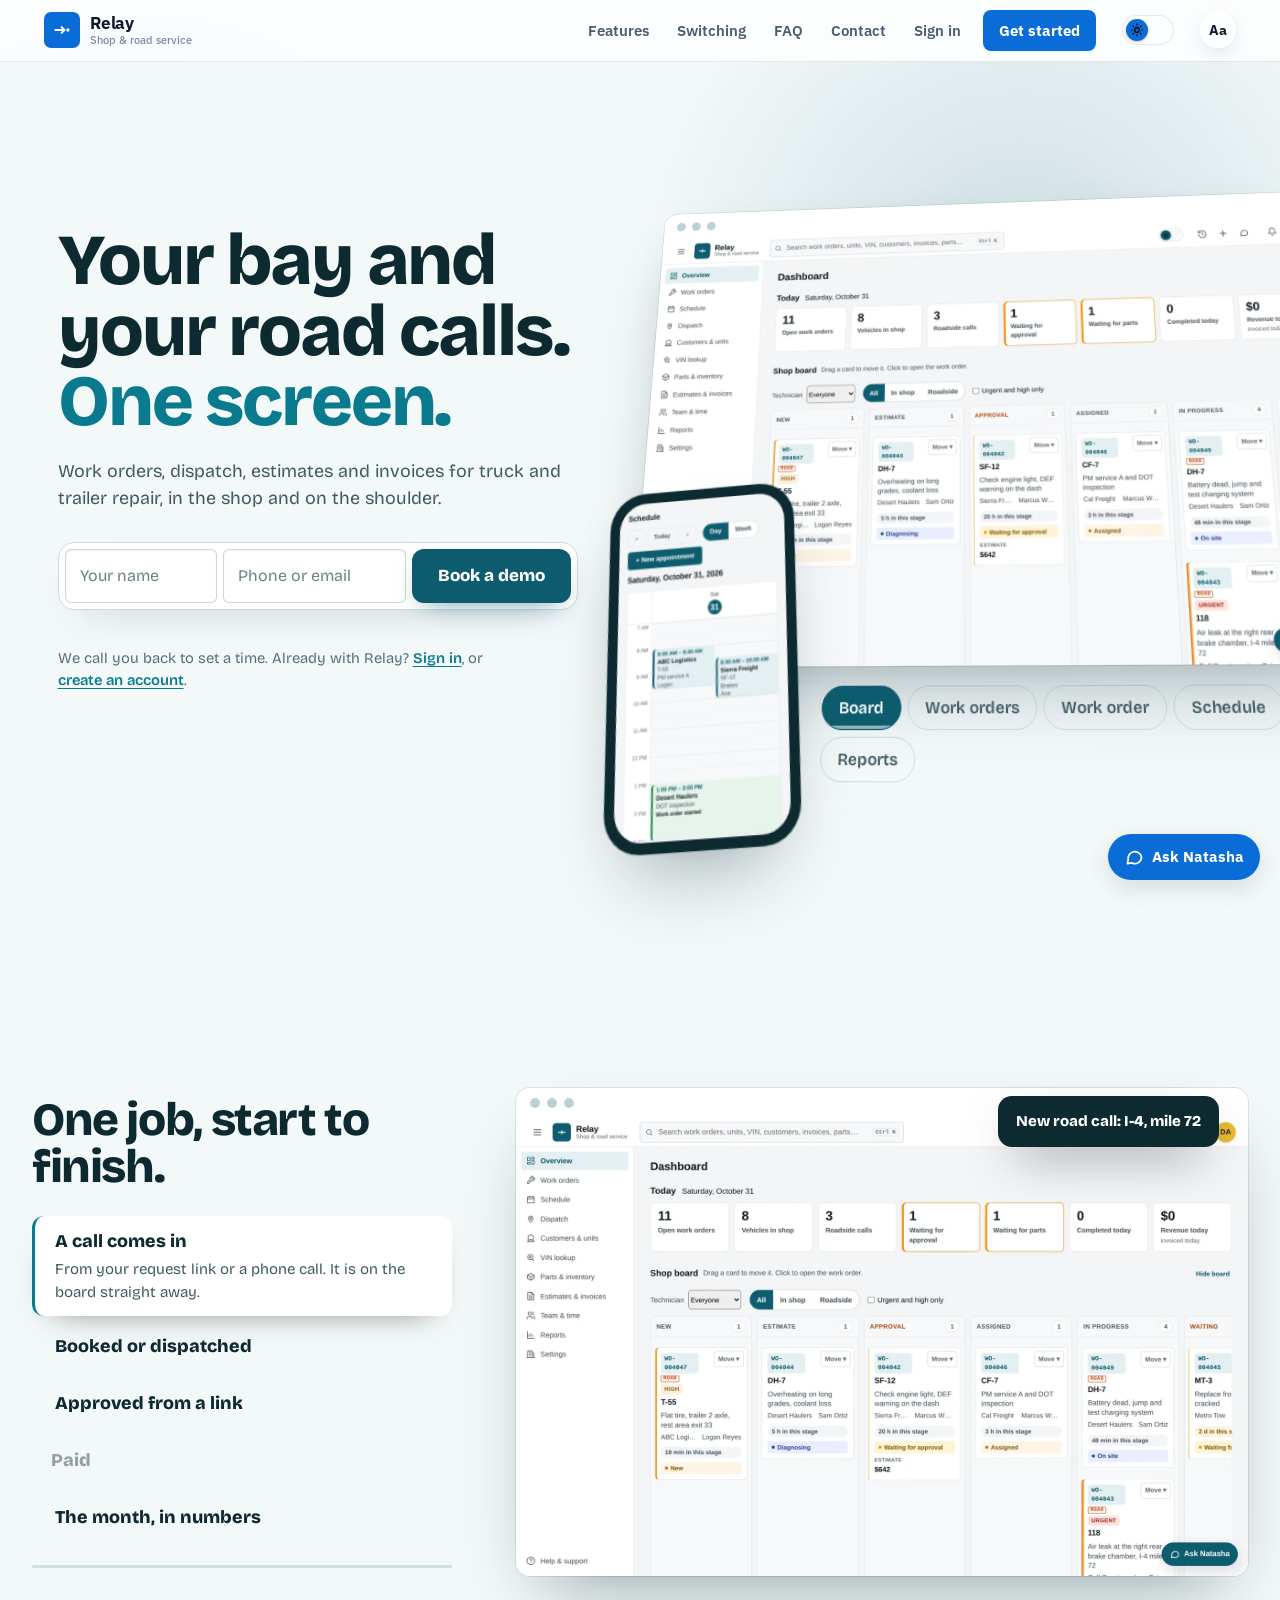
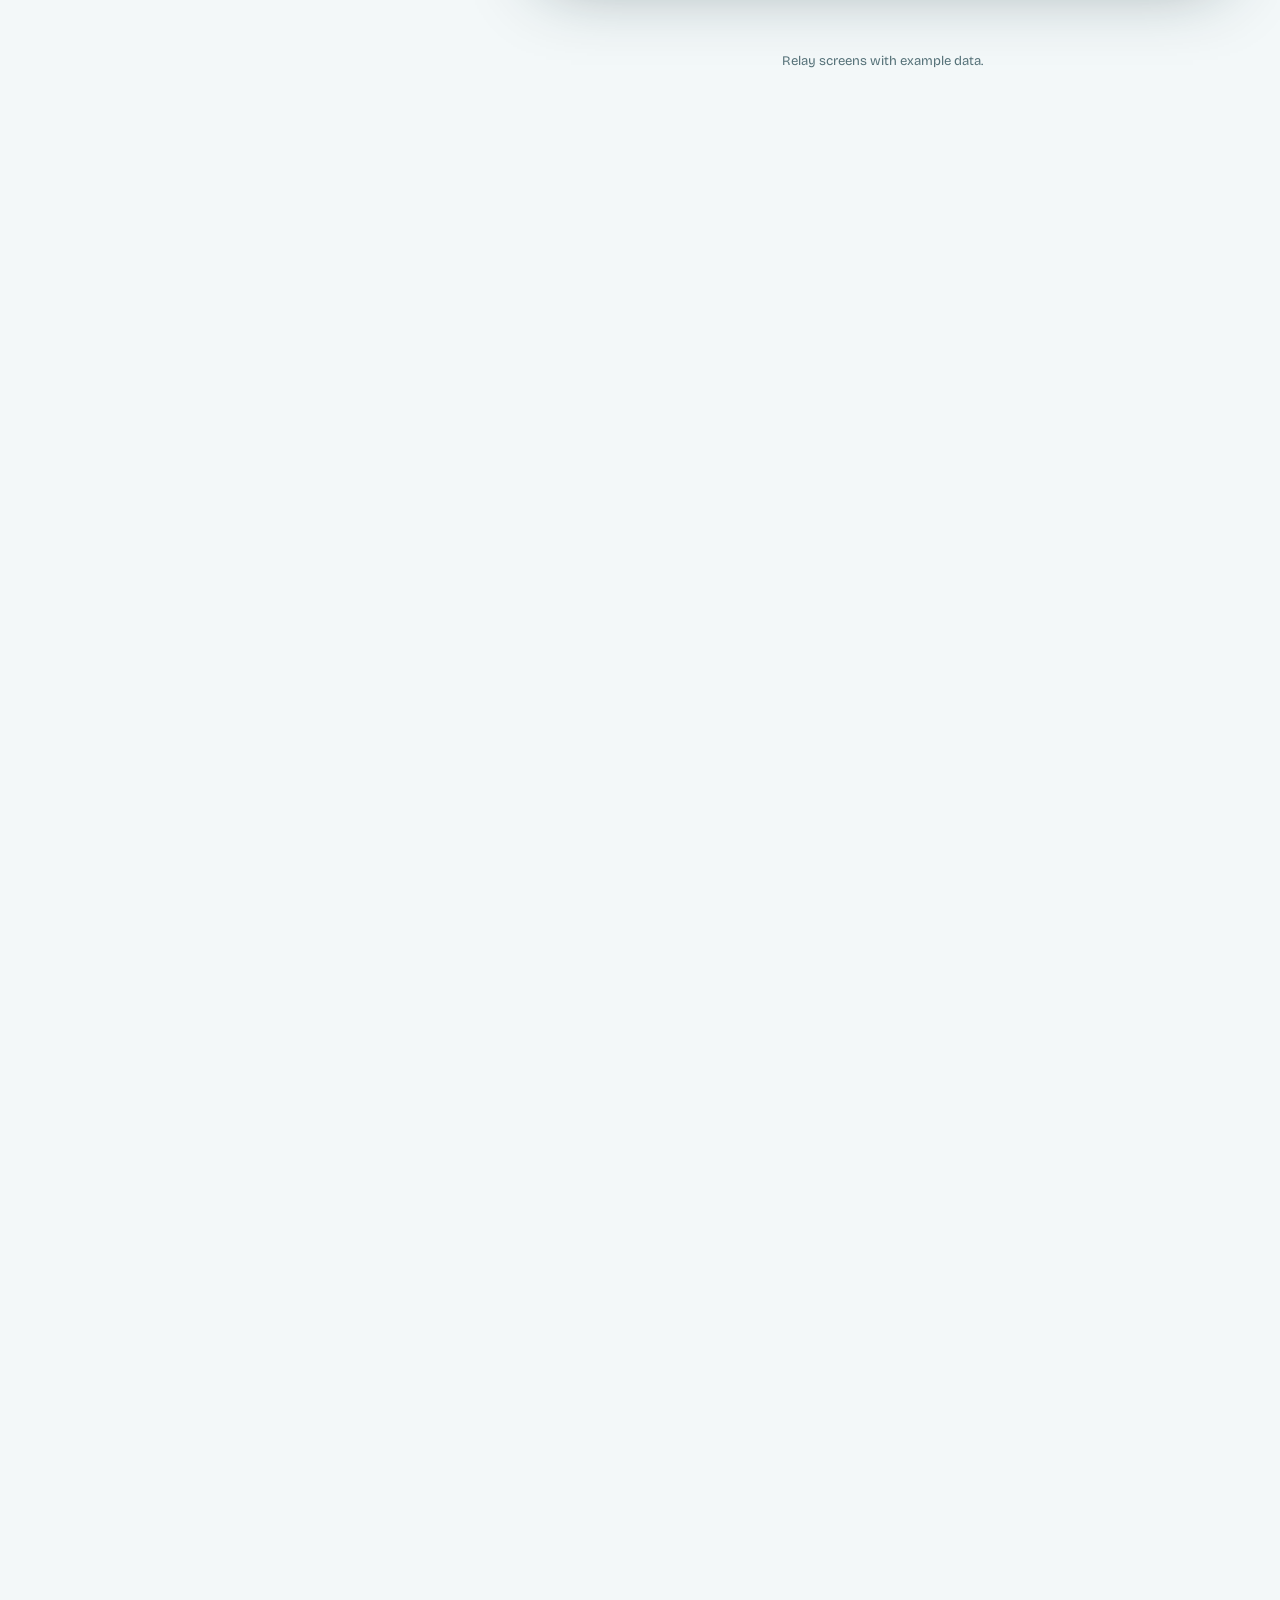
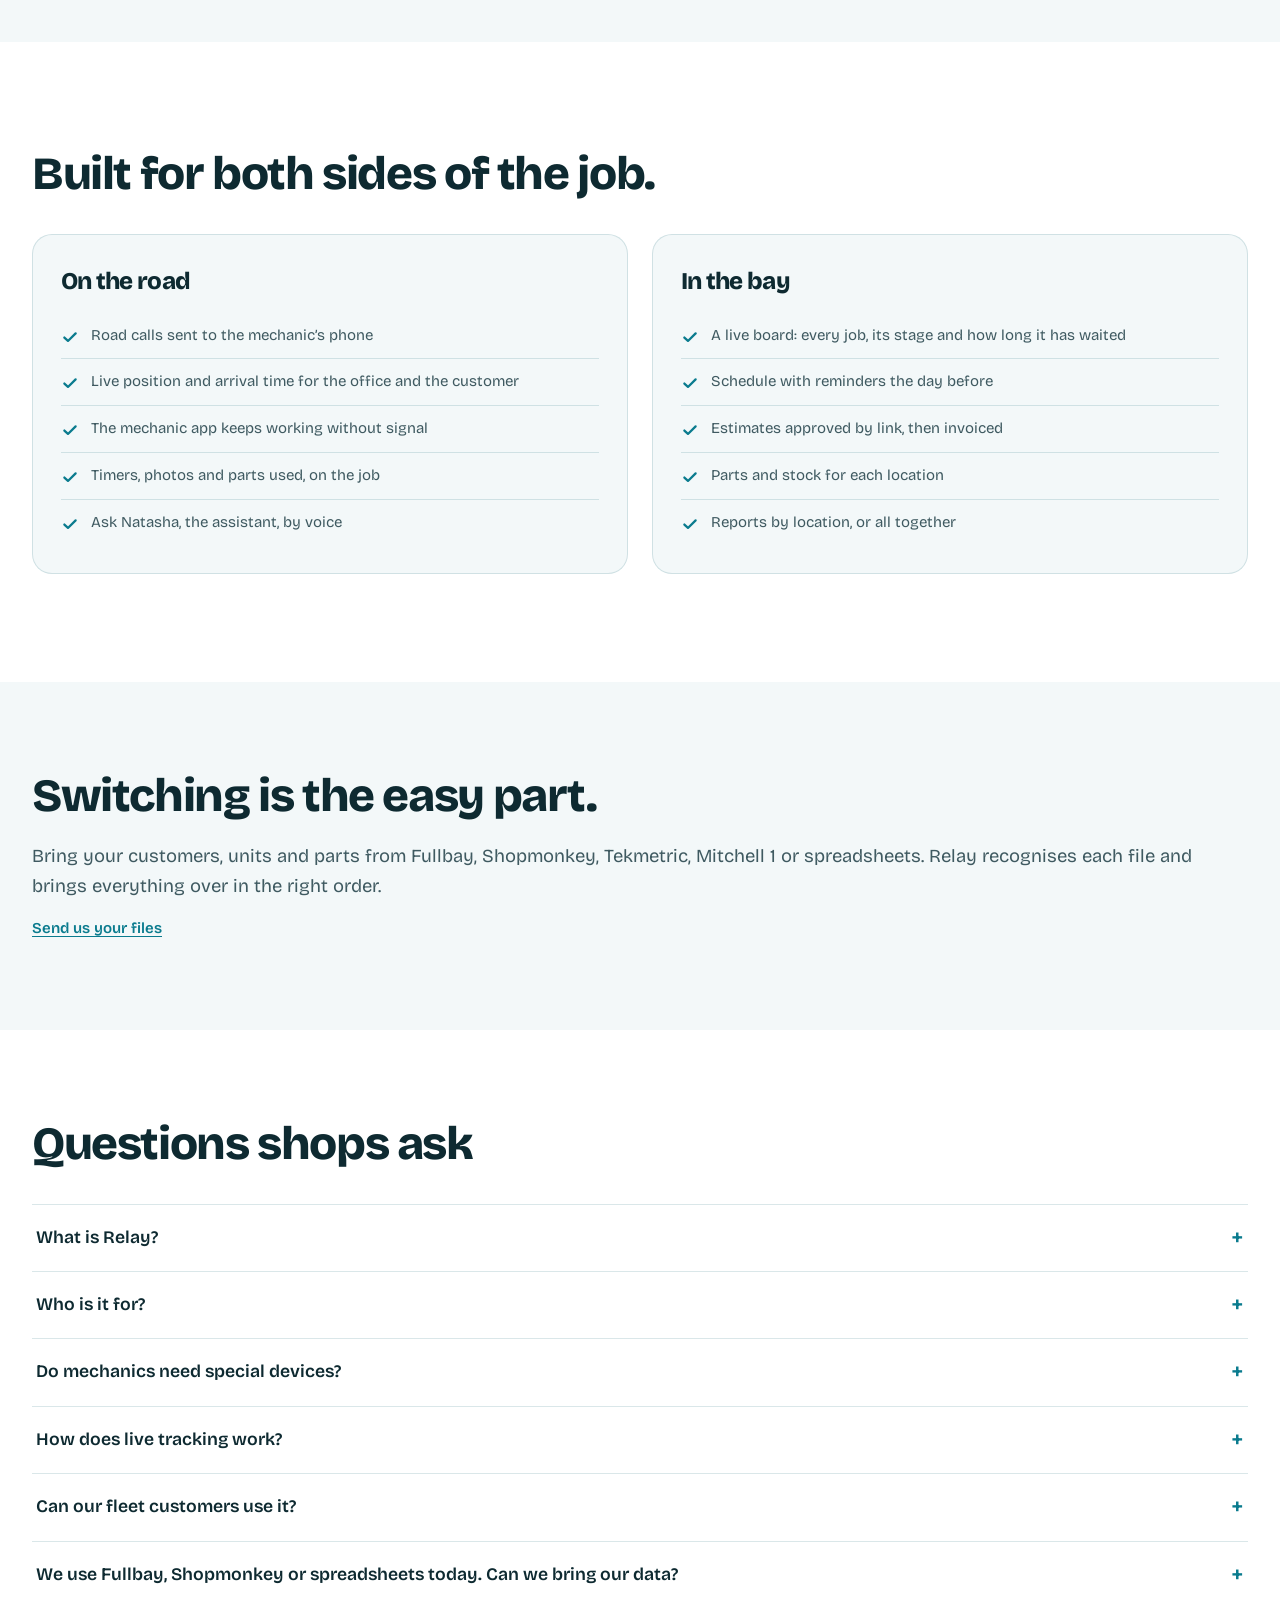
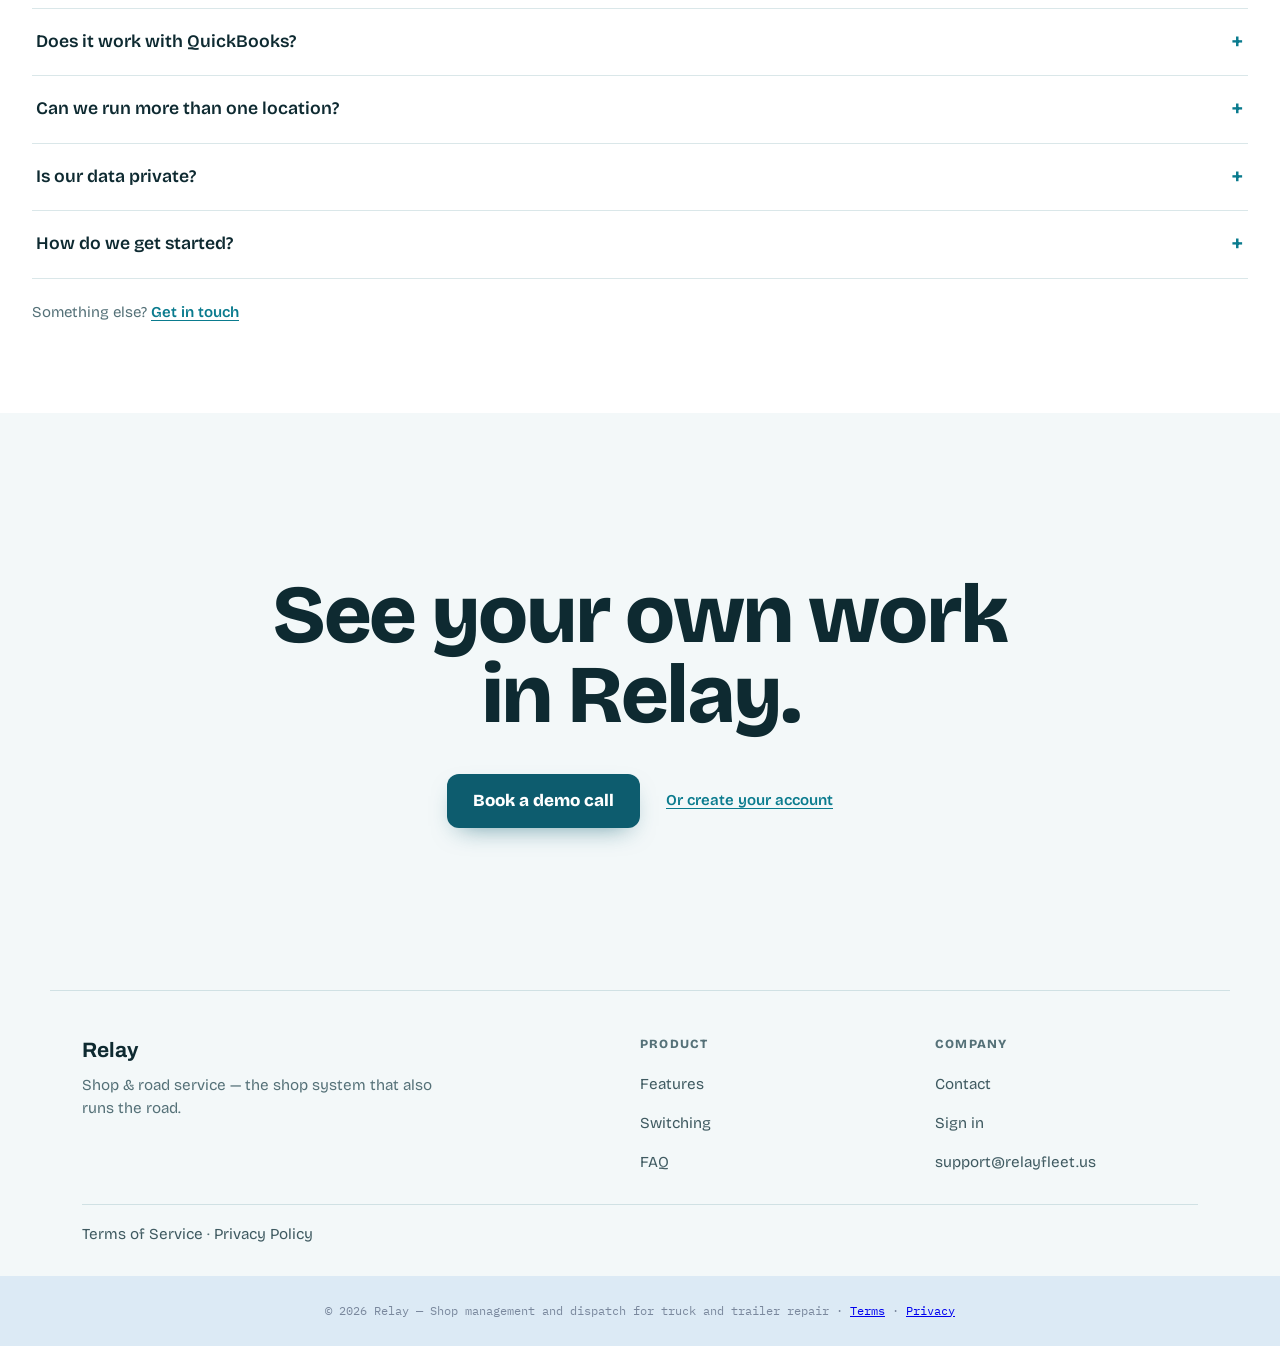
==== index.html @ 9d20c6c5 "Add files via upload" ====
<!DOCTYPE html>
<html lang="en">
<head>
<meta charset="UTF-8">
<meta name="viewport" content="width=device-width, initial-scale=1.0">
<title>Relay — Shop management and dispatch for truck and trailer repair</title>
<link rel="icon" type="image/png" sizes="192x192" href="icon-192.png?v=3"/>
<link rel="icon" type="image/png" sizes="512x512" href="icon-512.png?v=3"/>
<link rel="apple-touch-icon" href="icon-192.png?v=3"/>
<link rel="manifest" href="/manifest.webmanifest"/>
<meta name="theme-color" content="#0D5C6E"/>
<meta name="apple-mobile-web-app-capable" content="yes"/>
<meta name="apple-mobile-web-app-title" content="Relay"/>
<link rel="stylesheet" href="vendor-leaflet-1.9.4.css?v=1eb6360632"/>
<script src="look.js?v=79e1eaa269"></script>
<link rel="stylesheet" href="style.css?v=212fca4f9f"/>
<link rel="stylesheet" href="admin-v3.css?v=e3afbf0c46">
<link rel="stylesheet" href="fmcsa.css?v=4ce216b70d">
<link rel="stylesheet" href="glass.css?v=9a1209bb09">
<style>
  @import url('https://fonts.googleapis.com/css2?family=Archivo:wdth,wght@100..125,500..800&family=IBM+Plex+Sans:wght@400;500;600;700&family=IBM+Plex+Mono:wght@400;500&display=swap');
</style>
</head>
<body class="booting">
<div id="bootSplash" role="status" aria-label="Loading Relay"><span class="bs-mark">Relay</span></div>
<!-- If Relay's own files cannot be downloaded (no connection, a VPN or blocker, a stale saved copy), say so and offer a
     clean retry. Styled inline and scripted inline on purpose: it must work when nothing else on the page has loaded. -->
<div id="bootHelp" role="alert" style="display:none; position:fixed; inset:0; z-index:10000; background:#F3F5F7; color:#16202A; font-family:system-ui,-apple-system,'Segoe UI',sans-serif; align-items:center; justify-content:center; padding:24px;">
  <div style="max-width:440px; background:#fff; border:1px solid #D9E0E6; border-radius:14px; padding:26px; box-shadow:0 10px 30px rgba(0,0,0,.08);">
    <div style="font-weight:800; font-size:1.25rem; color:#0D5C6E; margin-bottom:8px;">Relay could not finish loading</div>
    <p style="margin:0 0 10px; line-height:1.5;">This is almost always a connection problem. Check that you are online. If you use a VPN or an ad blocker, turn it off for relayfleet.us.</p>
    <p style="margin:0 0 18px; line-height:1.5; color:#51606E;">Your data is safe. Nothing was lost.</p>
    <button type="button" id="bootRetry" style="background:#0D5C6E; color:#fff; border:0; border-radius:9px; padding:12px 18px; font-weight:700; font-size:1rem; cursor:pointer; min-height:46px;">Try again</button>
  </div>
</div>
<script>
(function(){
  function loaded(){ return typeof bootDone === 'function'; }   // true once Relay's main script has run
  function show(){ if(loaded()) return; var b = document.getElementById('bootHelp'); if(b) b.style.display = 'flex'; }
  window.addEventListener('load', function(){ setTimeout(show, 1500); });
  setTimeout(show, 15000);
  document.getElementById('bootRetry').onclick = function(){
    var done = function(){ location.reload(); };
    var jobs = [];
    try { if(navigator.serviceWorker) jobs.push(navigator.serviceWorker.getRegistrations().then(function(rs){ return Promise.all(rs.map(function(r){ return r.unregister(); })); })); } catch(e){}
    try { if(window.caches) jobs.push(caches.keys().then(function(ks){ return Promise.all(ks.map(function(k){ return caches.delete(k); })); })); } catch(e){}
    Promise.all(jobs).then(done, done); setTimeout(done, 4000);
  };
})();
</script>

<div class="topbar">
  <div class="topbar-inner">
    <button type="button" class="nav-toggle hidden" id="navToggle" aria-label="Toggle navigation" aria-expanded="true"><svg width="20" height="20" viewBox="0 0 24 24" fill="none" stroke="currentColor" stroke-width="2" stroke-linecap="round" aria-hidden="true"><path d="M4 6h16M4 12h16M4 18h16"/></svg></button>
    <div class="brand" id="brandHome" style="cursor:pointer;">
      <div class="brand-mark"><svg viewBox="0 0 24 24" fill="none"><path d="M4 12h11M15 12l-3.5-3.5M15 12l-3.5 3.5" stroke="#fff" stroke-width="2.2" stroke-linecap="round" stroke-linejoin="round"/><circle cx="19" cy="12" r="2" fill="#fff"/></svg></div>
      <div class="brand-text"><b>Relay</b><span>Shop &amp; road service</span></div>
    </div>
    <nav class="public-nav pro-nav" id="publicNav" aria-label="Site">
      <button class="nav-link nav-home-hidden active" id="navHome" tabindex="-1" aria-hidden="true">Home</button>
      <button class="nav-text nav-anchor" data-goto="lxFeatures">Features</button>
      <button class="nav-text nav-anchor" data-goto="lxSwitch">Switching</button>
      <button class="nav-text nav-anchor" data-goto="lxFaq">FAQ</button>
      <button class="nav-text nav-contact" id="navContact">Contact</button>
      <button class="nav-text" id="navSignin">Sign in</button>
      <button class="nav-cta" id="navStart">Get started</button>
    </nav>
    <div class="gsearch hidden" id="gSearchWrap" role="search">
      <svg class="gsearch-ico" viewBox="0 0 24 24" fill="none" stroke="currentColor" stroke-width="2" stroke-linecap="round" aria-hidden="true"><circle cx="11" cy="11" r="7"/><path d="m20 20-3.5-3.5"/></svg>
      <input id="gSearch" type="search" autocomplete="off" placeholder="Search work orders, units, VIN, customers, invoices, parts…" aria-label="Search everything">
      <kbd class="gsearch-kbd">Ctrl K</kbd>
      <div id="gSearchResults" class="gsearch-results hidden" role="listbox"></div>
    </div>
    <div class="topbar-right-group">
      <button class="theme-toggle" id="themeToggle" title="Toggle dark mode" aria-label="Toggle dark mode"><span class="knob"><svg width="14" height="14" viewBox="0 0 24 24" fill="none" stroke="currentColor" stroke-width="2" stroke-linecap="round" stroke-linejoin="round"><circle cx="12" cy="12" r="4"/><path d="M12 2v2M12 20v2M4.9 4.9l1.4 1.4M17.7 17.7l1.4 1.4M2 12h2M20 12h2M4.9 19.1l1.4-1.4M17.7 6.3l1.4-1.4"/></svg></span></button>
      <div class="notif-wrap hidden" id="notifWrap">
        <button type="button" class="notif-bell" id="notifBell" aria-label="Notifications" aria-haspopup="true" aria-expanded="false"><svg viewBox="0 0 24 24" width="20" height="20" fill="none" stroke="currentColor" stroke-width="1.9" stroke-linecap="round" stroke-linejoin="round" aria-hidden="true"><path d="M6 8a6 6 0 0 1 12 0c0 7 3 9 3 9H3s3-2 3-9"/><path d="M10.3 21a1.94 1.94 0 0 0 3.4 0"/></svg><span class="notif-count hidden" id="notifCount"></span></button>
        <div class="notif-panel hidden" id="notifPanel" role="dialog" aria-label="Notifications"></div>
      </div>
      <div id="whoBox" class="who hidden">
        <span class="name" id="whoName"></span>
        <span class="role" id="whoRole"></span>
        <span class="org-badge" id="whoOrg"></span>
        <div class="more-menu-wrap">
          <button class="icon-btn" id="moreMenuBtn" aria-label="More options">⋯</button>
          <div class="more-menu hidden" id="moreMenu">
            <button id="editCompanyBtn" class="hidden">Edit company name</button>
            <button id="changePassBtn">Change password</button>
            <button id="contactUsBtn">Contact us</button>
            <div class="menu-lang hidden" id="menuLang"><label for="langSelect">Language</label><select id="langSelect" data-no-i18n></select></div>
            <button id="logoutBtn">Log out</button>
          </div>
        </div>
      </div>
    </div>
  </div>

</div>

  <div id="contactModalOverlay" class="modal-overlay hidden">
    <div class="modal-card">
      <button class="modal-close" id="contactModalClose" aria-label="Close">×</button>
      <div style="color:var(--accent); margin-bottom:10px;"><svg width="32" height="32" viewBox="0 0 24 24" fill="none" stroke="currentColor" stroke-width="1.5" stroke-linecap="round" stroke-linejoin="round"><path d="M21 11.5a8.4 8.4 0 0 1-.9 3.8 8.5 8.5 0 0 1-7.6 4.7 8.4 8.4 0 0 1-3.8-.9L3 21l1.9-5.7a8.4 8.4 0 0 1-.9-3.8 8.5 8.5 0 0 1 4.7-7.6 8.4 8.4 0 0 1 3.8-.9h.5a8.48 8.48 0 0 1 8 8v.5z"/></svg></div>
      <h2 style="font-family:var(--font-display); font-size:1.15rem; margin-bottom:8px;">Get in touch</h2>
      <p class="auth-note" style="margin-top:0;">Questions, issues, or feedback — we're happy to help.</p>
      <div class="field" style="margin-top:14px; text-align:left;"><label>Email</label><p style="margin-top:4px;"><a href="mailto:dustinashford06@gmail.com" data-contact="email" style="color:var(--accent); font-weight:700;">dustinashford06@gmail.com</a></p></div>
      <div class="field" style="text-align:left;"><label>Phone</label><p style="margin-top:4px; color:var(--ink-soft);" data-contact="phone">+1 (417) 203-0461</p></div>
    </div>
  </div>

  <div id="recoveryModalOverlay" class="modal-overlay hidden">
    <div class="modal-card">
      <div style="color:var(--accent); margin-bottom:10px;"><svg width="32" height="32" viewBox="0 0 24 24" fill="none" stroke="currentColor" stroke-width="1.5" stroke-linecap="round" stroke-linejoin="round"><circle cx="7.5" cy="15.5" r="4.5"/><path d="M10.6 12.4L20 3M17 6l3 3M13.5 9.5l3 3"/></svg></div>
      <h2 style="font-family:var(--font-display); font-size:1.15rem; margin-bottom:8px;">Set a new password</h2>
      <p class="auth-note" style="margin-top:0;">You followed a password reset link — choose a new password for your account below.</p>
      <div class="field" style="margin-top:14px; text-align:left;">
        <label for="recoveryNewPass">New password</label>
        <input type="password" id="recoveryNewPass" placeholder="At least 8 characters">
      </div>
      <div class="field" style="text-align:left;">
        <label for="recoveryConfirmPass">Confirm new password</label>
        <input type="password" id="recoveryConfirmPass" placeholder="Re-enter the password above">
      </div>
      <p class="auth-error" id="recoveryError"></p>
      <button class="auth-submit" id="recoverySubmitBtn" style="margin-top:6px;">Set new password</button>
    </div>
  </div>
<div class="nav-backdrop" id="navBackdrop"></div>
<main>

  <!-- ================= PUBLIC HOME ================= -->
  <div id="homeView" class="lx nx">
    <section class="nx-hero" aria-labelledby="nxH1">
      <div class="nx-glow" id="nxGlow" aria-hidden="true"></div>
      <div class="nx-hero-copy">
        <h1 id="nxH1"><span class="nx-line">Your bay and</span> <span class="nx-line">your road calls.</span> <span class="nx-line nx-accent">One screen.</span></h1>
        <p class="nx-lede">Work orders, dispatch, estimates and invoices for truck and trailer repair, in the shop and on the shoulder.</p>
        <form class="nx-form" id="rfDemoForm" novalidate aria-label="Book a demo call">
          <label class="nx-in"><span class="nx-sr">Your name</span><input id="rfName" autocomplete="name" maxlength="120" placeholder="Your name"></label>
          <label class="nx-in"><span class="nx-sr">Phone or email</span><input id="rfContact" autocomplete="email" maxlength="200" placeholder="Phone or email"></label>
          <button type="submit" class="nx-btn" id="rfDemoBtn">Book a demo</button>
        </form>
        <p class="nx-msg" id="rfDemoMsg" role="status" aria-live="polite"></p>
        <p class="nx-note">We call you back to set a time. Already with Relay? <button type="button" class="nx-link" id="landingLogin">Sign in</button>, or <button type="button" class="nx-link" id="landingSignup">create an account</button>.</p>
      </div>
      <div class="nx-stage" id="nxStage">
        <div class="nx-browser"><div class="nx-bar"><i></i><i></i><i></i></div><div class="nx-screens" id="nxScreens"><img class="nx-screen is-on" data-s="0" src="relay-board.webp" alt="Relay's shop board: today's numbers and every work order by stage" width="1600" height="1000"><img class="nx-screen" data-s="1" src="relay-workorders.webp" alt="Relay's work orders list: every job with its customer, unit, technician and status" width="1600" height="1000" loading="lazy"><img class="nx-screen" data-s="2" src="relay-workorder.webp" alt="A work order in Relay, with its order, customer and vehicle details on the side" width="1600" height="1000" loading="lazy"><img class="nx-screen" data-s="3" src="relay-schedule.webp" alt="Relay's Schedule: a week of appointments for a truck repair shop" width="1600" height="1000" loading="lazy"><img class="nx-screen" data-s="4" src="relay-reports.webp" alt="Relay's Reports: revenue, margins and times compared with the last period" width="1600" height="1000" loading="lazy"></div></div>
        <div class="nx-tabs" role="tablist" aria-label="See Relay's screens"><button type="button" role="tab" class="nx-tab is-on" data-s="0" aria-selected="true">Board</button><button type="button" role="tab" class="nx-tab" data-s="1" aria-selected="false">Work orders</button><button type="button" role="tab" class="nx-tab" data-s="2" aria-selected="false">Work order</button><button type="button" role="tab" class="nx-tab" data-s="3" aria-selected="false">Schedule</button><button type="button" role="tab" class="nx-tab" data-s="4" aria-selected="false">Reports</button></div>
        <div class="nx-phone"><img src="relay-phone.webp" alt="The same day's appointments in Relay on a phone" width="780" height="1440"></div>
      </div>
    </section>

    <section class="nx-story" id="nxStory" aria-labelledby="nxStoryH">
      <div class="nx-story-pin">
        <div class="nx-story-copy">
          <h2 id="nxStoryH">One job, start to finish.</h2>
          <ol class="nx-steps"><li class="nx-step" data-i="0"><b>A call comes in</b><span>From your request link or a phone call. It is on the board straight away.</span></li><li class="nx-step" data-i="1"><b>Booked or dispatched</b><span>A slot on the Schedule, or a road call sent to a mechanic’s phone.</span></li><li class="nx-step" data-i="2"><b>Approved from a link</b><span>The customer approves the estimate on their phone. The job moves on by itself.</span></li><li class="nx-step" data-i="3"><b>Paid</b><span>The estimate becomes the invoice. Payments show up the moment they arrive.</span></li><li class="nx-step" data-i="4"><b>The month, in numbers</b><span>Revenue split into labor, parts and fees, compared with last period.</span></li></ol>
          <div class="nx-progress" aria-hidden="true"><i id="nxBar"></i></div>
        </div>
        <div class="nx-story-stage" aria-live="off">
          <figure class="nx-panel" data-i="0"><div class="nx-browser"><div class="nx-bar"><i></i><i></i><i></i></div><img src="relay-board.webp" alt="" width="1600" height="1000"></div><div class="nx-toast">New road call: I-4, mile 72</div></figure>
          <figure class="nx-panel" data-i="1"><div class="nx-browser"><div class="nx-bar"><i></i><i></i><i></i></div><img src="relay-schedule.webp" alt="" width="1220" height="860"></div></figure>
          <figure class="nx-panel" data-i="2"><div class="nx-card"><span class="nx-card-k">Estimate EST-12</span><b data-count="371">$371.00</b><span class="nx-ok"><svg viewBox="0 0 16 16" aria-hidden="true"><path d="M3 8.5l3.2 3L13 4.8" fill="none" stroke="currentColor" stroke-width="2" stroke-linecap="round" stroke-linejoin="round"/></svg>Approved by Ana Ruiz</span><span class="nx-card-s">Brake chamber, labor 1.5 h, service call</span></div><div class="nx-toast">Estimate EST-12 approved by Ana</div></figure>
          <figure class="nx-panel" data-i="3"><div class="nx-card"><span class="nx-card-k">Invoice INV-4029</span><b data-count="371">$371.00</b><span class="nx-ok"><svg viewBox="0 0 16 16" aria-hidden="true"><path d="M3 8.5l3.2 3L13 4.8" fill="none" stroke="currentColor" stroke-width="2" stroke-linecap="round" stroke-linejoin="round"/></svg>Paid</span><span class="nx-card-s">Review request sent to the customer</span></div><div class="nx-toast">Payment received: $371.00</div></figure>
          <figure class="nx-panel" data-i="4"><div class="nx-browser"><div class="nx-bar"><i></i><i></i><i></i></div><img src="relay-reports.webp" alt="" width="1240" height="900"></div></figure>
          <p class="nx-caption">Relay screens with example data.</p>
        </div>
      </div>
    </section>

    <section class="nx-sides" id="lxFeatures" aria-labelledby="nxSidesH">
      <div class="nx-wrap">
        <h2 id="nxSidesH" data-reveal>Built for both sides of the job.</h2>
        <div class="nx-cols">
          <div class="nx-col" data-reveal style="--d:80ms"><h3>On the road</h3><ul><li data-reveal style="--d:0ms"><svg viewBox="0 0 16 16" aria-hidden="true"><path d="M3 8.5l3.2 3L13 4.8" fill="none" stroke="currentColor" stroke-width="2" stroke-linecap="round" stroke-linejoin="round"/></svg>Road calls sent to the mechanic’s phone</li><li data-reveal style="--d:70ms"><svg viewBox="0 0 16 16" aria-hidden="true"><path d="M3 8.5l3.2 3L13 4.8" fill="none" stroke="currentColor" stroke-width="2" stroke-linecap="round" stroke-linejoin="round"/></svg>Live position and arrival time for the office and the customer</li><li data-reveal style="--d:140ms"><svg viewBox="0 0 16 16" aria-hidden="true"><path d="M3 8.5l3.2 3L13 4.8" fill="none" stroke="currentColor" stroke-width="2" stroke-linecap="round" stroke-linejoin="round"/></svg>The mechanic app keeps working without signal</li><li data-reveal style="--d:210ms"><svg viewBox="0 0 16 16" aria-hidden="true"><path d="M3 8.5l3.2 3L13 4.8" fill="none" stroke="currentColor" stroke-width="2" stroke-linecap="round" stroke-linejoin="round"/></svg>Timers, photos and parts used, on the job</li><li data-reveal style="--d:280ms"><svg viewBox="0 0 16 16" aria-hidden="true"><path d="M3 8.5l3.2 3L13 4.8" fill="none" stroke="currentColor" stroke-width="2" stroke-linecap="round" stroke-linejoin="round"/></svg>Ask Natasha, the assistant, by voice</li></ul></div>
          <div class="nx-col" data-reveal style="--d:160ms"><h3>In the bay</h3><ul><li data-reveal style="--d:0ms"><svg viewBox="0 0 16 16" aria-hidden="true"><path d="M3 8.5l3.2 3L13 4.8" fill="none" stroke="currentColor" stroke-width="2" stroke-linecap="round" stroke-linejoin="round"/></svg>A live board: every job, its stage and how long it has waited</li><li data-reveal style="--d:70ms"><svg viewBox="0 0 16 16" aria-hidden="true"><path d="M3 8.5l3.2 3L13 4.8" fill="none" stroke="currentColor" stroke-width="2" stroke-linecap="round" stroke-linejoin="round"/></svg>Schedule with reminders the day before</li><li data-reveal style="--d:140ms"><svg viewBox="0 0 16 16" aria-hidden="true"><path d="M3 8.5l3.2 3L13 4.8" fill="none" stroke="currentColor" stroke-width="2" stroke-linecap="round" stroke-linejoin="round"/></svg>Estimates approved by link, then invoiced</li><li data-reveal style="--d:210ms"><svg viewBox="0 0 16 16" aria-hidden="true"><path d="M3 8.5l3.2 3L13 4.8" fill="none" stroke="currentColor" stroke-width="2" stroke-linecap="round" stroke-linejoin="round"/></svg>Parts and stock for each location</li><li data-reveal style="--d:280ms"><svg viewBox="0 0 16 16" aria-hidden="true"><path d="M3 8.5l3.2 3L13 4.8" fill="none" stroke="currentColor" stroke-width="2" stroke-linecap="round" stroke-linejoin="round"/></svg>Reports by location, or all together</li></ul></div>
        </div>
      </div>
    </section>

    <section class="nx-switch" id="lxSwitch" aria-labelledby="nxSwitchH">
      <div class="nx-wrap nx-switch-in" data-reveal>
        <h2 id="nxSwitchH">Switching is the easy part.</h2>
        <p>Bring your customers, units and parts from Fullbay, Shopmonkey, Tekmetric, Mitchell 1 or spreadsheets. Relay recognises each file and brings everything over in the right order.</p>
        <button type="button" class="nx-link" data-contact>Send us your files</button>
      </div>
    </section>

    <section class="nx-faq" id="lxFaq" aria-labelledby="nxFaqH">
      <div class="nx-wrap">
        <h2 id="nxFaqH" data-reveal>Questions shops ask</h2>
        <div class="nx-faq-list" data-reveal style="--d:80ms"><details class="nx-faq-item"><summary>What is Relay?</summary><p>Relay is shop and road service software for truck and trailer repair. Every repair lives on one work order — from the call or request, through dispatch, the mechanic on site, the estimate and the customer's approval, to the invoice and payment — and your office, your mechanics and your fleet customers all see the same job, live.</p></details><details class="nx-faq-item"><summary>Who is it for?</summary><p>Truck and trailer repair shops, mobile mechanics and roadside service businesses — from a two-mechanic shop with no dispatcher to companies running several locations.</p></details><details class="nx-faq-item"><summary>Do mechanics need special devices?</summary><p>No. Mechanics use Relay on their own phones (iPhone or Android). They accept road calls, navigate, run timers, add parts and photos, and can use voice commands. Relay can be installed on the home screen like an app — no app store needed.</p></details><details class="nx-faq-item"><summary>How does live tracking work?</summary><p>When a mechanic is on a road call and sharing location, the office sees them on the dispatch map and the fleet customer sees the ETA. Mechanics control when they share, and location is only visible to their own shop and the customer on that job. Phones pause location while an app is closed or the screen is locked, so the ETA updates while Relay is open on the mechanic's phone.</p></details><details class="nx-faq-item"><summary>Can our fleet customers use it?</summary><p>Yes. Fleet customers get their own portal: they request service, follow the mechanic's ETA, approve estimates, see photos and invoices, and look up every unit's repair history.</p></details><details class="nx-faq-item"><summary>We use Fullbay, Shopmonkey or spreadsheets today. Can we bring our data?</summary><p>Yes. Export your customers, vehicles and parts as CSV or Excel files and add them all at once — Relay recognises each file, matches the columns, and imports everything in the right order. Nothing is duplicated.</p></details><details class="nx-faq-item"><summary>Does it work with QuickBooks?</summary><p>Relay exports your customers, invoices, payments, products and vendors in the format QuickBooks Online imports.</p></details><details class="nx-faq-item"><summary>Can we run more than one location?</summary><p>Yes. Each location keeps its own customers, work orders, invoices, stock and mechanics, with its own name and details on its documents. The owner switches between them in a tap and compares them side by side in Reports.</p></details><details class="nx-faq-item"><summary>Is our data private?</summary><p>Each shop's data is kept separate and is only visible to that shop's team, with access by role (owner, office staff, mechanic) — and to fleet customers only for their own vehicles and jobs.</p></details><details class="nx-faq-item"><summary>How do we get started?</summary><p>Book a demo call and we will walk you through Relay with your own kind of work. Or set up your company yourself in a few minutes, invite your mechanics with your shop code, and add or import your customers.</p></details></div>
        <p class="nx-more">Something else? <button type="button" class="nx-link" id="faqContact">Get in touch</button></p>
      </div>
    </section>

    <section class="nx-close" id="nxClose" aria-labelledby="nxCloseH">
      <div class="nx-wrap">
        <h2 id="nxCloseH" class="nx-fill">See your own work in Relay.</h2>
        <div class="nx-close-actions"><button type="button" class="nx-btn" data-nx-demo>Book a demo call</button><button type="button" class="nx-link" id="landingSignup2">Or create your account</button></div>
      </div>
    </section>
    <footer class="lx-footer"><p class="meta footer-legal"><a href="/terms.html">Terms of Service</a> · <a href="/privacy.html">Privacy Policy</a></p>
      <div class="lx-foot-brand"><b>Relay</b><span>Shop &amp; road service — the shop system that also runs the road.</span></div>
      <div><h4>Product</h4><button data-goto="lxFeatures">Features</button><button data-goto="lxSwitch">Switching</button><button data-goto="lxFaq">FAQ</button></div>
      <div><h4>Company</h4><button data-contact>Contact</button><button data-signin>Sign in</button><a href="mailto:support@relayfleet.us">support@relayfleet.us</a></div>
    </footer>
  </div>

  <div id="contactView" class="hidden">
    <div class="auth-wrap">
      <div class="auth-hero">
        <span class="auth-eyebrow">GET IN TOUCH</span>
        <h1>Questions about Relay?</h1>
        <p>We're happy to help you get your company set up.</p>
      </div>
      <div class="auth-card">
        <div class="field"><label>Email</label><p style="margin-top:4px;"><a href="mailto:dustinashford06@gmail.com" data-contact="email" style="color:var(--accent); font-weight:700;">dustinashford06@gmail.com</a></p></div>
        <div class="field"><label>Phone</label><p style="margin-top:4px; color:var(--ink-soft);" data-contact="phone">+1 (417) 203-0461</p></div>
        <p class="auth-note">Prefer email — we'll get back to you as soon as we can.</p>
      </div>
    </div>
  </div>

  <!-- ================= PUBLIC WORK REQUEST (no login) ================= -->
  <div id="requestView" class="hidden">
    <div class="rq-wrap">
    <div class="rq-head">
      <span class="auth-eyebrow" id="requestShopLabel">REQUEST SERVICE</span>
      <h1 id="requestTitle">Request service</h1>
      <p id="requestSubtitle">Four quick steps. No account needed.</p>
    </div>

    <div class="card rq-card" id="requestFormCard">
      <ol class="rq-steps" id="rqSteps" aria-label="Steps">
        <li class="rq-dot is-on" data-step="1"><i>1</i><span>Contact</span></li>
        <li class="rq-dot" data-step="2"><i>2</i><span>Vehicle</span></li>
        <li class="rq-dot" data-step="3"><i>3</i><span>Service</span></li>
        <li class="rq-dot" data-step="4"><i>4</i><span>Review</span></li>
      </ol>

      <section class="rq-step" data-step="1" aria-labelledby="rqH1">
        <h2 class="rq-h" id="rqH1">How can the shop reach you?</h2>
        <div class="field"><label for="reqCustomerName">Your name</label><input type="text" id="reqCustomerName" autocomplete="name" placeholder="e.g. Jane Smith"></div>
        <div class="field"><label for="reqCompanyName">Company name (optional)</label><input type="text" id="reqCompanyName" autocomplete="organization" placeholder="e.g. Acme Logistics"></div>
        <div class="rq-two">
          <div class="field"><label for="reqCustomerPhone">Phone</label><input type="tel" id="reqCustomerPhone" autocomplete="tel" inputmode="tel" placeholder="e.g. (555) 123-4567"></div>
          <div class="field"><label for="reqCustomerEmail">Email</label><input type="email" id="reqCustomerEmail" autocomplete="email" placeholder="you@example.com"></div>
        </div>
        <p class="meta rq-hint">A phone number or an email is enough.</p>
      </section>

      <section class="rq-step hidden" data-step="2" aria-labelledby="rqH2">
        <h2 class="rq-h" id="rqH2">What needs work?</h2>
        <div class="field"><label for="reqVehicle">Vehicle / unit</label><input type="text" id="reqVehicle" placeholder="e.g. 2019 Freightliner Cascadia, Trailer #7790"></div>
        <div class="field"><label for="reqIssue">What's going on?</label><textarea id="reqIssue" rows="5" placeholder="e.g. Grinding noise when braking, started yesterday"></textarea></div>
      </section>

      <section class="rq-step hidden" data-step="3" aria-labelledby="rqH3">
        <h2 class="rq-h" id="rqH3">How should we help?</h2>
        <div class="rq-choice" role="group" aria-label="What do you need?">
          <button type="button" class="rq-opt kind-toggle-btn active" data-reqtype="mobile" id="reqTypeMobileBtn"><b>Someone comes to me</b><span>Roadside or on-site service</span></button>
          <button type="button" class="rq-opt kind-toggle-btn" data-reqtype="inshop" id="reqTypeInshopBtn"><b>I'll bring it in</b><span>Drop off at the shop</span></button>
        </div>
        <div class="field" id="reqLocationField">
          <label for="reqAddressInput">Where are you?</label>
          <div class="address-search" style="position:relative;">
            <input type="text" id="reqAddressInput" placeholder="Start typing your location..." autocomplete="off">
            <div class="address-suggestions hidden" id="reqAddressSuggestions"></div>
          </div>
          <p class="meta rq-hint" id="reqAddressHint">Pick the exact match from the list.</p>
        </div>
        <div class="field hidden" id="reqEtaField">
          <label for="reqEta">When can you bring it in?</label>
          <input type="text" id="reqEta" placeholder="e.g. Tomorrow around 9am">
        </div>
        <div class="field" id="reqPhotosField">
          <label for="reqPhotos">Photos (optional, up to 5)</label>
          <input type="file" id="reqPhotos" accept="image/*" multiple>
          <p class="meta rq-hint">Photos help the shop see what is wrong before anyone drives out.</p>
        </div>
      </section>

      <section class="rq-step hidden" data-step="4" aria-labelledby="rqH4">
        <h2 class="rq-h" id="rqH4">Check and send</h2>
        <dl class="rq-review" id="rqReview"></dl>
      </section>

      <p class="auth-error" id="requestError" role="alert"></p>
      <div class="rq-nav">
        <button type="button" class="ghost-btn rq-back hidden" id="rqBack">Back</button>
        <button type="button" class="rq-next" id="rqNext">Next</button>
        <button type="button" class="rq-next hidden" id="requestSubmitBtn">Submit request</button>
      </div>
    </div>

    <div class="card hidden rq-done" id="requestSuccessCard">
      <div style="color:var(--done); margin-bottom:10px;"><svg width="40" height="40" viewBox="0 0 24 24" fill="none" stroke="currentColor" stroke-width="1.5" stroke-linecap="round" stroke-linejoin="round"><circle cx="12" cy="12" r="9"/><path d="m8 12 3 3 5-6"/></svg></div>
      <h2>Request sent</h2>
      <p class="auth-note">Thanks. <span id="rqDoneShop">The shop</span> has your request and will reach out to you shortly.</p>
      <p class="meta">You can close this page.</p>
    </div>

    <div class="card hidden" style="max-width:560px; margin:0 auto; text-align:center; padding:40px;" id="requestInvalidCard">
      <div style="color:var(--live); margin-bottom:10px;"><svg width="36" height="36" viewBox="0 0 24 24" fill="none" stroke="currentColor" stroke-width="1.5" stroke-linecap="round" stroke-linejoin="round"><path d="M10.3 3.9l-8 14A2 2 0 0 0 4 21h16a2 2 0 0 0 1.7-3.1l-8-14a2 2 0 0 0-3.4 0z"/><path d="M12 9v4M12 17h.01"/></svg></div>
      <h2 style="font-family:var(--font-display); font-size:1.2rem; margin-bottom:8px;">Link not found</h2>
      <p class="auth-note">This request link doesn't look valid — check with the shop for the right one.</p>
    </div>
    <p class="rq-powered">Powered by <b>Relay</b> · <a href="/privacy.html">Privacy</a></p>
    </div>
  </div>

  <!-- ================= AUTH ================= -->
  <div id="authView" class="hidden">
    <div class="auth-split">
     <div class="auth-side">
      <div class="auth-card">
        <h1 class="auth-title" id="authTitle">Welcome back</h1>
        <p class="auth-sub" id="authSub">Sign in to your shop, your road calls or your fleet.</p>
        <div class="auth-tabs">
          <button id="tabLogin" class="active">Log in</button>
          <button id="tabSignup">Create account</button>
        </div>

        <div id="loginForm">
          <div class="field"><label for="loginEmail">Email</label><input type="email" id="loginEmail" placeholder="you@example.com" autocomplete="username"></div>
          <div class="field"><label>Password</label><div class="pw-wrap"><input type="password" id="loginPass" placeholder="Password" autocomplete="current-password"><button type="button" class="pw-eye" data-pw="loginPass" aria-label="Show password"><svg viewBox="0 0 24 24" fill="none" stroke="currentColor" stroke-width="1.8" aria-hidden="true"><path d="M2 12s3.6-7 10-7 10 7 10 7-3.6 7-10 7S2 12 2 12z"/><circle cx="12" cy="12" r="3"/></svg></button></div></div>
          <button class="auth-submit" id="loginSubmit">Log in</button>
          <p class="auth-note legal-note">By creating an account you agree to our <a href="/terms.html" target="_blank" rel="noopener">Terms of Service</a> and <a href="/privacy.html" target="_blank" rel="noopener">Privacy Policy</a>.</p>
          <button class="text-btn auth-forgot" id="forgotPassBtn">Forgot password?</button>
          <div class="auth-switch"><span>New to Relay?</span><button type="button" class="auth-outline" id="authToSignup">Set up your company</button></div>
        </div>

        <div id="signupForm" class="hidden">
          <div class="field"><label for="suName">Name</label><input type="text" id="suName" placeholder="Your name"></div>
          <div class="field"><label for="suEmail">Email</label><input type="email" id="suEmail" placeholder="you@example.com"></div>
          <div class="field"><label for="suPhone">Phone number</label><input type="tel" id="suPhone" placeholder="(555) 555-5555"></div>
          <div class="field"><label for="suRole">Role</label>
            <select id="suRole">
              <option value="shop">Shop owner (setting up a new company)</option>
              <option value="mechanic">Mechanic (joining an existing company)</option>
              <option value="fleet">Fleet manager (no code needed)</option>
            </select>
          </div>
          <div class="field" id="suShopNameField">
            <label for="suShopName">Your company / shop name</label>
            <input type="text" id="suShopName" placeholder="e.g. Unlimited Truck Repair">
          </div>
          <div class="field hidden" id="suInviteField">
            <label for="suInvite">Invite code (from your shop owner)</label>
            <input type="text" id="suInvite" placeholder="e.g. A1B2C3D4">
          </div>
          <div class="field hidden" id="suCompanyField">
            <label for="suCompany">Your company name</label>
            <input type="text" id="suCompany" placeholder="e.g. Amazon, FedEx">
          </div>
          <div class="field"><label>Choose a password</label><div class="pw-wrap"><input type="password" id="suPass" placeholder="At least 8 characters" autocomplete="new-password"><button type="button" class="pw-eye" data-pw="suPass" aria-label="Show password"><svg viewBox="0 0 24 24" fill="none" stroke="currentColor" stroke-width="1.8" aria-hidden="true"><path d="M2 12s3.6-7 10-7 10 7 10 7-3.6 7-10 7S2 12 2 12z"/><circle cx="12" cy="12" r="3"/></svg></button></div></div>
          <button class="auth-submit" id="signupSubmit">Create account</button>
          <p class="auth-switch-line">Already have an account? <button type="button" class="text-btn" id="authToLogin">Sign in</button></p>
        </div>

        <!-- Shown when a logged-in user has no profile row yet (e.g. after email confirmation) -->
        <div id="completeProfileForm" class="hidden">
          <p class="auth-note" style="margin-top:0;">Almost there — finish setting up your account.</p>
          <div class="field"><label for="cpName">Name</label><input type="text" id="cpName" placeholder="Your name"></div>
          <div class="field"><label for="cpPhone">Phone number</label><input type="tel" id="cpPhone" placeholder="(555) 555-5555"></div>
          <div class="field"><label for="cpRole">Role</label>
            <select id="cpRole">
              <option value="shop">Shop owner (setting up a new company)</option>
              <option value="mechanic">Mechanic (joining an existing company)</option>
              <option value="fleet">Fleet manager (no code needed)</option>
            </select>
          </div>
          <div class="field" id="cpShopNameField">
            <label for="cpShopName">Your company / shop name</label>
            <input type="text" id="cpShopName" placeholder="e.g. Unlimited Truck Repair">
          </div>
          <div class="field hidden" id="cpInviteField">
            <label for="cpInvite">Invite code (from your shop owner)</label>
            <input type="text" id="cpInvite" placeholder="e.g. A1B2C3D4">
          </div>
          <div class="field hidden" id="cpCompanyField">
            <label for="cpCompany">Your company name</label>
            <input type="text" id="cpCompany" placeholder="e.g. Amazon, FedEx">
          </div>
          <button class="auth-submit" id="completeProfileSubmit">Finish setup</button>
        </div>

        <div class="auth-error" id="authError"></div>
        <p class="auth-note"><svg viewBox="0 0 24 24" fill="none" stroke="currentColor" stroke-width="1.8" aria-hidden="true"><path d="M12 3l8 3v6c0 4.5-3.4 8.3-8 9-4.6-.7-8-4.5-8-9V6l8-3z"/><path d="M9 12l2 2 4-4"/></svg>Your shop's data is private to your team. Passwords are encrypted, and resets are sent by email.</p>
      </div>
     </div>
     <aside class="auth-showcase" aria-hidden="true">
      <div class="auth-brand"><span class="auth-mark"><svg viewBox="0 0 24 24" fill="none" stroke="currentColor" stroke-width="2.4" stroke-linecap="round"><path d="M4 12h12M12 6l6 6-6 6"/><circle cx="20.5" cy="12" r="1.6" fill="currentColor" stroke="none"/></svg></span><span>Relay</span></div>
      <p class="auth-promise">The shop system that also runs the road — one work order from the call to the paid invoice.</p>
      <div class="auth-window">
        <div class="auth-window-bar"><i></i><i></i><i></i><span>Relay — Dashboard</span></div>
        <div class="auth-window-body">
          <svg class="auth-routes" viewBox="0 0 600 380" preserveAspectRatio="none"><path d="M-10 300 C 120 280, 180 200, 300 210 S 470 120, 620 90"/><path d="M60 -10 C 90 120, 170 170, 190 390"/><path d="M380 -10 C 360 120, 430 230, 460 390"/><path d="M-10 120 C 140 140, 260 60, 620 160"/></svg>
          <div class="kpi-grid">
            <div class="kpi"><b>OPEN WORK ORDERS</b><span class="kpi-sub">Today</span><strong>14</strong><em class="up">↑ 3 since yesterday</em><svg viewBox="0 0 120 34"><polyline points="2,26 26,22 50,24 74,15 98,17 118,8"/></svg></div>
            <div class="kpi"><b>ROAD CALLS</b><span class="kpi-sub">Live now</span><strong>3</strong><em class="up">Mike · 6 min away</em><svg viewBox="0 0 120 34"><polyline points="2,20 26,24 50,14 74,18 98,10 118,12"/></svg></div>
            <div class="kpi"><b>REVENUE</b><span class="kpi-sub">Today</span><strong>$4,860</strong><em class="up">↑ 12% vs last week</em><svg viewBox="0 0 120 34" class="green"><polyline points="2,28 26,24 50,25 74,16 98,12 118,6"/></svg></div>
            <div class="kpi"><b>AWAITING APPROVAL</b><span class="kpi-sub">Estimates</span><strong>2</strong><em class="warn">$3,410 waiting</em><svg viewBox="0 0 120 34" class="amber"><polyline points="2,14 26,18 50,12 74,20 98,16 118,22"/></svg></div>
          </div>
        </div>
      </div>
     </aside>
    </div>
  </div>


  <!-- ================= MECHANIC ================= -->
  <div id="mechanicView" class="hidden">
    <div class="section">
      <div class="card">
        <div class="go-live-row">
          <div>
            <button id="goLiveBtn" class="go-live-btn offline-state">Go live</button>
            <span class="badge offline" id="liveBadge" style="margin-left:10px;"><span class="bd"></span>Offline</span>
          </div>
          <select class="status-select" id="mechStatus" aria-label="My status">
            <option value="available">Available</option>
            <option value="busy">Busy</option>
            <option value="off_duty">Off duty</option>
          </select>
        </div>
        <div class="mech-lang" id="mechLangBox"><label for="mechLangSelect">Language</label><select id="mechLangSelect" data-no-i18n aria-label="Language"></select></div>
        <div class="gps-readout" id="gpsReadout">Turn on "Go live" and allow location access to start sharing your position.</div>
        <p class="privacy-note">Your location is only shared while you're marked live — visible to your shop and to the customer you're currently assigned to. Nobody else can see it, and it stops the moment you go offline. Your phone pauses location updates when Relay is closed or the screen is locked, so keep Relay open during a road call.</p>
          <div class="job-actions"><button type="button" class="ghost-btn" id="mechVinBtn">VIN lookup</button></div>
        <div class="map-box" id="mechMap"></div>
      </div>
    </div>

    <div class="section">
      <div class="section-head"><h2>Your active jobs</h2><span class="count" id="mechActiveCount"></span></div>
      <div id="mechJobsBox" class="job-list">No jobs assigned right now.</div>
    </div>

    <div class="section">
      <div class="section-head"><h2>Completed history</h2></div>
      <div id="mechHistoryBox" class="job-list"></div>
    </div>
  </div>

  <!-- ================= SHOP OWNER ================= -->
  <div id="pendingApprovalView" class="hidden">
    <div class="auth-wrap">
      <div class="auth-card" style="text-align:center;">
        <div id="pendingIcon" style="color:var(--ink); margin-bottom:14px;"><svg width="40" height="40" viewBox="0 0 24 24" fill="none" stroke="currentColor" stroke-width="1.5" stroke-linecap="round" stroke-linejoin="round"><circle cx="12" cy="12" r="10"/><path d="M12 6v6l4 2"/></svg></div>
        <h2 id="pendingTitle" style="font-family:var(--font-display); font-size:1.3rem; margin-bottom:10px;">Your request is under review</h2>
        <p id="pendingBody" class="auth-note" style="margin-top:0;">Thanks for signing up for Relay. We're reviewing your company's request and will be in touch shortly.</p>
        <button class="auth-submit" id="pendingCheckBtn" style="margin-top:14px;">Check again</button>
      </div>
    </div>
  </div>

  <div id="accountInactiveView" class="hidden">
    <div class="auth-wrap">
      <div class="auth-card" style="text-align:center;">
        <div style="color:var(--live); margin-bottom:14px;"><svg width="40" height="40" viewBox="0 0 24 24" fill="none" stroke="currentColor" stroke-width="1.5" stroke-linecap="round" stroke-linejoin="round"><circle cx="12" cy="12" r="10"/><path d="M9 9l6 6M15 9l-6 6"/></svg></div>
        <h2 style="font-family:var(--font-display); font-size:1.3rem; margin-bottom:10px;">Your account is inactive</h2>
        <p class="auth-note" style="margin-top:0;">Your account has been deactivated. If you think this is a mistake, please get in touch.</p>
        <div class="field" style="margin-top:18px; text-align:left;"><label>Email</label><p style="margin-top:4px;"><a href="mailto:dustinashford06@gmail.com" data-contact="email" style="color:var(--accent); font-weight:700;">dustinashford06@gmail.com</a></p></div>
        <div class="field" style="text-align:left;"><label>Phone</label><p style="margin-top:4px; color:var(--ink-soft);" data-contact="phone">+1 (417) 203-0461</p></div>
      </div>
    </div>
  </div>

  <div id="shopView" class="hidden">
    <div id="announcementBanner" class="announcement-banner hidden">
      <span id="announcementText"></span>
      <button id="announcementDismiss" class="announcement-dismiss" aria-label="Dismiss">×</button>
    </div>
    <nav class="dash-tabs" aria-label="Main">
      <div class="nav-group">Main</div>
      <button class="dash-tab active" data-target="shop-overview" title="Dashboard" aria-current="page"><svg class="nav-ico" viewBox="0 0 24 24" fill="none" stroke="currentColor" stroke-width="1.8" stroke-linecap="round" stroke-linejoin="round" aria-hidden="true"><rect x="3" y="3" width="7" height="9" rx="1"/><rect x="14" y="3" width="7" height="5" rx="1"/><rect x="14" y="12" width="7" height="9" rx="1"/><rect x="3" y="16" width="7" height="5" rx="1"/></svg><span class="nav-label">Dashboard</span></button>
      <button class="dash-tab" data-target="shop-jobs" title="Work orders"><svg class="nav-ico" viewBox="0 0 24 24" fill="none" stroke="currentColor" stroke-width="1.8" stroke-linecap="round" stroke-linejoin="round" aria-hidden="true"><path d="M14.7 6.3a1 1 0 0 0 0 1.4l1.6 1.6a1 1 0 0 0 1.4 0l3.77-3.77a6 6 0 0 1-7.94 7.94l-6.91 6.91a2.12 2.12 0 0 1-3-3l6.91-6.91a6 6 0 0 1 7.94-7.94l-3.76 3.76z"/></svg><span class="nav-label">Work orders</span></button>
      <button class="dash-tab" data-target="shop-dispatch" title="Dispatch"><svg class="nav-ico" viewBox="0 0 24 24" fill="none" stroke="currentColor" stroke-width="1.8" stroke-linecap="round" stroke-linejoin="round" aria-hidden="true"><path d="M12 21s-6-5.3-6-10a6 6 0 0 1 12 0c0 4.7-6 10-6 10z"/><circle cx="12" cy="11" r="2.2"/></svg><span class="nav-label">Dispatch</span></button>
      <button class="dash-tab" data-target="shop-customers" title="Customers"><svg class="nav-ico" viewBox="0 0 24 24" fill="none" stroke="currentColor" stroke-width="1.8" stroke-linecap="round" stroke-linejoin="round" aria-hidden="true"><path d="M3 21h18"/><path d="M5 21V7l7-4 7 4v14"/><path d="M9 21v-6h6v6"/></svg><span class="nav-label">Customers</span></button>
      <button class="dash-tab" data-target="shop-units" title="Units"><svg class="nav-ico" viewBox="0 0 24 24" fill="none" stroke="currentColor" stroke-width="1.8" stroke-linecap="round" stroke-linejoin="round" aria-hidden="true"><rect x="1" y="7" width="13" height="10" rx="1"/><path d="M14 10h4l3 3v4h-7"/><circle cx="5.5" cy="18.5" r="1.8"/><circle cx="17.5" cy="18.5" r="1.8"/></svg><span class="nav-label">Units</span></button>
      <button class="dash-tab" data-target="shop-inventory" title="Inventory"><svg class="nav-ico" viewBox="0 0 24 24" fill="none" stroke="currentColor" stroke-width="1.8" stroke-linecap="round" stroke-linejoin="round" aria-hidden="true"><path d="M21 8l-9-5-9 5 9 5 9-5z"/><path d="M3 8v8l9 5 9-5V8"/><path d="M12 13v8"/></svg><span class="nav-label">Inventory</span></button>
      <button type="button" class="nav-more-toggle" id="navMoreToggle" aria-expanded="false" aria-controls="navMore"><svg class="nav-ico" viewBox="0 0 24 24" fill="none" stroke="currentColor" stroke-width="1.8" stroke-linecap="round" aria-hidden="true"><circle cx="5" cy="12" r="1.3"/><circle cx="12" cy="12" r="1.3"/><circle cx="19" cy="12" r="1.3"/></svg><span class="nav-label">More</span><svg class="nav-chev" viewBox="0 0 24 24" fill="none" stroke="currentColor" stroke-width="2" aria-hidden="true"><path d="m6 9 6 6 6-6"/></svg></button>
      <div class="nav-more" id="navMore">
        <button class="dash-tab" data-target="shop-floor" title="Shop floor"><svg class="nav-ico" viewBox="0 0 24 24" fill="none" stroke="currentColor" stroke-width="1.8" stroke-linecap="round" stroke-linejoin="round" aria-hidden="true"><rect x="2" y="4" width="20" height="13" rx="1.5"/><path d="M8 21h8M12 17v4"/></svg><span class="nav-label">Shop floor</span></button>
        <button class="dash-tab" data-target="shop-inspections" title="Inspections"><svg class="nav-ico" viewBox="0 0 24 24" fill="none" stroke="currentColor" stroke-width="1.8" stroke-linecap="round" stroke-linejoin="round" aria-hidden="true"><path d="M9 5H7a2 2 0 0 0-2 2v12a2 2 0 0 0 2 2h10a2 2 0 0 0 2-2V7a2 2 0 0 0-2-2h-2"/><rect x="9" y="3" width="6" height="4" rx="1"/><path d="M9 14l2 2 4-4"/></svg><span class="nav-label">Inspections</span></button>
        <button class="dash-tab" data-target="shop-team" title="Technicians & team"><svg class="nav-ico" viewBox="0 0 24 24" fill="none" stroke="currentColor" stroke-width="1.8" stroke-linecap="round" stroke-linejoin="round" aria-hidden="true"><path d="M16 21v-2a4 4 0 0 0-4-4H6a4 4 0 0 0-4 4v2"/><circle cx="9" cy="7" r="4"/><path d="M22 21v-2a4 4 0 0 0-3-3.87M16 3.13a4 4 0 0 1 0 7.75"/></svg><span class="nav-label">Technicians & team</span></button>
        <button class="dash-tab" data-target="shop-time" title="Time"><svg class="nav-ico" viewBox="0 0 24 24" fill="none" stroke="currentColor" stroke-width="1.8" stroke-linecap="round" stroke-linejoin="round" aria-hidden="true"><circle cx="12" cy="13" r="8"/><path d="M12 9v4l2.5 2.5"/><path d="M9 2h6"/></svg><span class="nav-label">Time</span></button>
        <button class="dash-tab" data-target="shop-history" title="Completed work"><svg class="nav-ico" viewBox="0 0 24 24" fill="none" stroke="currentColor" stroke-width="1.8" stroke-linecap="round" stroke-linejoin="round" aria-hidden="true"><path d="M3 12a9 9 0 1 0 3-6.7L3 8"/><path d="M3 3v5h5"/><path d="M12 7v5l4 2"/></svg><span class="nav-label">Completed work</span></button>
        <button class="dash-tab" data-target="shop-invoices" title="Estimates & invoices"><svg class="nav-ico" viewBox="0 0 24 24" fill="none" stroke="currentColor" stroke-width="1.8" stroke-linecap="round" stroke-linejoin="round" aria-hidden="true"><path d="M14 2H6a2 2 0 0 0-2 2v16a2 2 0 0 0 2 2h12a2 2 0 0 0 2-2V8z"/><path d="M14 2v6h6"/><path d="M8 13h8M8 17h8M8 9h2"/></svg><span class="nav-label">Estimates & invoices</span></button>
        <button class="dash-tab" data-target="shop-analytics" title="Reports"><svg class="nav-ico" viewBox="0 0 24 24" fill="none" stroke="currentColor" stroke-width="1.8" stroke-linecap="round" stroke-linejoin="round" aria-hidden="true"><path d="M3 3v18h18"/><path d="M7 16v-5M12 16V8M17 16v-3"/></svg><span class="nav-label">Reports</span></button>
        <button class="dash-tab" data-target="shop-integrations" title="Integrations"><svg class="nav-ico" viewBox="0 0 24 24" fill="none" stroke="currentColor" stroke-width="1.8" stroke-linecap="round" stroke-linejoin="round" aria-hidden="true"><path d="M9 7H6a3 3 0 0 0 0 6h3M15 7h3a3 3 0 0 1 0 6h-3M8 10h8"/></svg><span class="nav-label">Integrations</span></button>
        <button class="dash-tab" data-target="shop-billing" title="Settings"><svg class="nav-ico" viewBox="0 0 24 24" fill="none" stroke="currentColor" stroke-width="1.8" stroke-linecap="round" stroke-linejoin="round" aria-hidden="true"><path d="M4 21V5a2 2 0 0 1 2-2h8a2 2 0 0 1 2 2v16"/><path d="M16 9h2a2 2 0 0 1 2 2v10"/><path d="M8 7h4M8 11h4M8 15h4M2 21h20"/></svg><span class="nav-label">Settings</span></button>
      </div>
      <button class="dash-tab nav-hidden" data-target="shop-vin" title="VIN lookup"><svg class="nav-ico" viewBox="0 0 24 24" fill="none" stroke="currentColor" stroke-width="1.8" stroke-linecap="round" stroke-linejoin="round" aria-hidden="true"><circle cx="11" cy="11" r="7"/><path d="m20 20-3.5-3.5"/><path d="M8 11h6M11 8v6"/></svg><span class="nav-label">VIN lookup</span></button>
      <button class="dash-tab nav-hidden" data-target="shop-pastdue" title="Past due"><span class="nav-label">Past due</span><span class="nav-badge hidden" id="pastDueBadge"></span></button>
      <button class="dash-tab nav-hidden" data-target="shop-schedule" title="Schedule"><svg class="nav-ico" viewBox="0 0 24 24" fill="none" stroke="currentColor" stroke-width="1.8" stroke-linecap="round" stroke-linejoin="round" aria-hidden="true"><rect x="3" y="5" width="18" height="16" rx="2"/><path d="M3 10h18M8 3v4M16 3v4"/></svg><span class="nav-label">Schedule</span></button>
      <button class="dash-tab nav-hidden" data-target="shop-requests" title="Requests"><svg class="nav-ico" viewBox="0 0 24 24" fill="none" stroke="currentColor" stroke-width="1.8" stroke-linecap="round" stroke-linejoin="round" aria-hidden="true"><path d="M22 12h-6l-2 3h-4l-2-3H2"/><path d="M5.45 5.11L2 12v6a2 2 0 0 0 2 2h16a2 2 0 0 0 2-2v-6l-3.45-6.89A2 2 0 0 0 16.76 4H7.24a2 2 0 0 0-1.79 1.11z"/></svg><span class="nav-label">Requests</span> <span id="workRequestsBadge" class="req-badge hidden">0</span></button>
      <button type="button" class="nav-foot nav-install hidden" title="Install the Relay app"><svg class="nav-ico" viewBox="0 0 24 24" fill="none" stroke="currentColor" stroke-width="1.8" stroke-linecap="round" stroke-linejoin="round" aria-hidden="true"><path d="M12 3v12"/><path d="m7 10 5 5 5-5"/><path d="M5 21h14"/></svg><span class="nav-label">Install app</span></button>
      <button type="button" class="nav-foot nav-help" title="Help &amp; support"><svg class="nav-ico" viewBox="0 0 24 24" fill="none" stroke="currentColor" stroke-width="1.8" stroke-linecap="round" stroke-linejoin="round" aria-hidden="true"><circle cx="12" cy="12" r="10"/><path d="M9.1 9a3 3 0 0 1 5.8 1c0 2-3 3-3 3"/><path d="M12 17h.01"/></svg><span class="nav-label">Help &amp; support</span></button>
    </nav>

    <div class="dash-panel" id="shop-overview">
      <div class="today-head"><h2>Today</h2><span class="meta" id="todayDate"></span></div>
      <div class="today-tiles" id="todayTiles"></div>
      <div class="stat-strip hidden" id="shopStats"></div>
      <div class="section">
        <div class="section-head"><h2>Shop board</h2><span class="meta">Drag a card to move it. Click to open the work order.</span><button type="button" class="text-btn" id="boardToggle" aria-expanded="true">Hide board</button></div>
        <div class="kanban-board kanban-8" id="shopKanbanBoard">
          <div class="kanban-column kcol-new" data-col="new">
            <div class="kanban-col-header" title="New work orders, not yet assigned"><span>New</span><span class="kanban-count" id="kanbanCount-new">0</span></div>
            <div class="kanban-col-list" id="kanban-new"></div>
          </div>
          <div class="kanban-column kcol-estimate" data-col="estimate">
            <div class="kanban-col-header" title="Diagnosing and writing the estimate"><span>Estimate</span><span class="kanban-count" id="kanbanCount-estimate">0</span></div>
            <div class="kanban-col-list" id="kanban-estimate"></div>
          </div>
          <div class="kanban-column kcol-approval" data-col="approval">
            <div class="kanban-col-header" title="Waiting for the customer to approve"><span>Approval</span><span class="kanban-count" id="kanbanCount-approval">0</span></div>
            <div class="kanban-col-list" id="kanban-approval"></div>
          </div>
          <div class="kanban-column kcol-assigned" data-col="assigned">
            <div class="kanban-col-header" title="Assigned, not started"><span>Assigned</span><span class="kanban-count" id="kanbanCount-assigned">0</span></div>
            <div class="kanban-col-list" id="kanban-assigned"></div>
          </div>
          <div class="kanban-column kcol-progress" data-col="progress">
            <div class="kanban-col-header" title="On the road, on site, repairing, quality check"><span>In progress</span><span class="kanban-count" id="kanbanCount-progress">0</span></div>
            <div class="kanban-col-list" id="kanban-progress"></div>
          </div>
          <div class="kanban-column kcol-waiting" data-col="waiting">
            <div class="kanban-col-header" title="Waiting for parts"><span>Waiting</span><span class="kanban-count" id="kanbanCount-waiting">0</span></div>
            <div class="kanban-col-list" id="kanban-waiting"></div>
          </div>
          <div class="kanban-column kcol-completed" data-col="completed">
            <div class="kanban-col-header" title="Completed in the last 7 days, not yet invoiced"><span>Completed</span><span class="kanban-count" id="kanbanCount-completed">0</span></div>
            <div class="kanban-col-list" id="kanban-completed"></div>
          </div>
          <div class="kanban-column kcol-invoiced" data-col="invoiced">
            <div class="kanban-col-header" title="Invoiced in the last 7 days"><span>Invoiced</span><span class="kanban-count" id="kanbanCount-invoiced">0</span></div>
            <div class="kanban-col-list" id="kanban-invoiced"></div>
          </div>
        </div>
      </div>
      
    </div>

    <div class="dash-panel hidden" id="shop-dispatch">
      <div class="rec-toolbar disp-toolbar"><span id="dispatchReq"></span><span class="meta" id="dispatchUpdated"></span></div>
      <div class="disp-grid">
        <div class="disp-col"><div class="disp-col-head">Road calls</div><div id="dispatchCalls"><div class="skel-wrap" role="status" aria-busy="true" aria-label="Loading"><span class="skel-sr">Loading</span><div class="skel-row"><span class="skel w60"></span><span class="skel w25"></span></div><div class="skel-row"><span class="skel w40"></span><span class="skel w25"></span></div><div class="skel-row"><span class="skel w75"></span><span class="skel w25"></span></div></div></div></div>
        <div class="disp-map-wrap"><div id="dispatchMap" class="disp-map"></div></div>
        <div class="disp-col" id="dispatchMechs"></div>
      </div>
    </div>

    <div class="dash-panel hidden" id="shop-floor">
      <div class="rec-toolbar floor-toolbar"><span class="meta" id="floorUpdated"></span><button type="button" class="ghost-btn" id="floorTvBtn">TV mode</button></div>
      <div id="floorBoard"><div class="skel-wrap" role="status" aria-busy="true" aria-label="Loading"><span class="skel-sr">Loading</span><div class="skel-row"><span class="skel w60"></span><span class="skel w25"></span></div><div class="skel-row"><span class="skel w40"></span><span class="skel w25"></span></div><div class="skel-row"><span class="skel w75"></span><span class="skel w25"></span></div><div class="skel-row"><span class="skel w50"></span><span class="skel w25"></span></div></div></div>
    </div>

    <div class="dash-panel hidden" id="shop-integrations">
      <div id="integrationsBox"></div>
    </div>

    <div class="dash-panel hidden" id="shop-vin">
      <div class="section" id="vinBox"></div>
    </div>
    <div class="dash-panel hidden" id="shop-pastdue">
      <div class="section" id="overdueBox"></div>
    </div>
    <div class="dash-panel hidden" id="shop-schedule"></div>
    <div class="dash-panel hidden" id="shop-requests">
      <div class="section" id="requestLinkSection"><div class="card">
        <h3 style="margin-bottom:6px;">Your request link</h3>
        <p class="meta" style="margin-bottom:12px;">Share this with customers — they can request service without needing an account. No pricing shown, just their info and what's wrong.</p>
        <div class="address-search">
          <input type="text" id="requestLinkDisplay" readonly aria-label="Your request link">
          <button type="button" id="copyRequestLinkBtn">Copy link</button>
        </div>
      </div>
      </div>
      <div class="section">
        <div class="section-head"><h2>Incoming requests</h2><button type="button" class="ghost-btn" id="reqBackBtn">← Work orders</button></div>
        <p class="meta" style="margin-bottom:16px;">Submitted through your request link — accept one to start a real job, or decline it.</p>
        <div class="job-list" id="workRequestsList"></div>
      </div>
    </div>

    <div class="dash-panel hidden" id="shop-jobs">
      <div class="rec-toolbar wo-toolbar">
        <input type="search" id="woFilterText" placeholder="Filter by WO #, customer, unit, complaint" aria-label="Filter work orders">
        <select id="woFilterGroup" aria-label="Show"><option value="open">Open</option><option value="waiting">Waiting (approval or parts)</option><option value="roadside">Roadside</option><option value="inshop">In shop</option><option value="done">Completed</option><option value="all">All</option></select>
        <select id="woFilterTech" aria-label="Technician"><option value="">All technicians</option></select>
        <button type="button" class="ghost-btn" id="woRequestsBtn">Requests <span class="wo-req-count" id="woReqCount"></span></button>
        <button type="button" id="woNewBtn">+ New work order</button>
      </div>
      <div id="woCreateBox" class="hidden wo-create"><div class="card new-job-form">
            <h3>Create a job</h3>
            <div class="field">
              <label>Service type</label>
              <div class="kind-toggle">
                <button type="button" class="kind-toggle-btn active" data-jobtype="mobile" id="jobTypeMobileBtn">Mobile / dispatch</button>
                <button type="button" class="kind-toggle-btn" data-jobtype="inshop" id="jobTypeInshopBtn">In-shop</button>
              </div>
            </div>
            <div class="field"><label for="njCustomer">Customer / company</label>
              <input type="text" id="njCustomer" list="companyList" placeholder="e.g. FedEx">
              <datalist id="companyList"></datalist>
            </div>
            <div class="rec-grid">
              <div class="field"><label for="njVehicle">Unit number</label><input type="text" id="njVehicle" list="unitList" placeholder="e.g. 7790"><datalist id="unitList"></datalist></div>
              <div class="field"><label for="njUnitType">Unit type</label><select id="njUnitType"><option value="trailer">Trailer</option><option value="truck">Truck</option><option value="other">Other</option></select></div>
            </div>
            <div class="field"><label for="njIssue">Customer complaint</label><textarea id="njIssue" rows="3" placeholder="e.g. Grinding noise when braking, right rear"></textarea></div>
            <div class="field"><label for="njMechanic">Assign mechanic</label><select id="njMechanic"></select></div>
            <details class="nj-more"><summary>More details <span class="meta">priority, drivable, safety, VIN, fleet account</span></summary>
            <div class="rec-grid">
              <div class="field"><label for="njPriority">Priority</label><select id="njPriority"><option value="normal">Normal</option><option value="high">High</option><option value="urgent">Urgent</option><option value="low">Low</option></select></div>
              <div class="field"><label for="njDrivable">Drivable?</label><select id="njDrivable"><option value="">Unknown</option><option value="yes">Yes</option><option value="no">No</option></select></div>
            </div>
            <label class="rec-check"><input type="checkbox" id="njSafety"> Safety issue (brakes, tires, lights, coupling…)</label>
              <div class="nj-vin"><div class="field rec-span"><label>VIN (optional)</label><div class="vin-row"><input type="text" id="njVin" maxlength="18" class="mono" placeholder="Scan or type — fills the truck's details" autocapitalize="characters"><button type="button" class="ghost-btn" id="njVinScan">Scan</button><button type="button" class="ghost-btn" id="njVinDecode">Decode</button></div><p class="vin-msg" id="njVinMsg"></p></div></div>
            <div class="field"><label for="njFleet">Fleet customer account (optional)</label><select id="njFleet"><option value="">No fleet account (only your shop sees it)</option></select><p class="meta" style="margin-top:4px;">Only the fleet you pick here can see this job and track the mechanic.</p></div>
            </details>
            <div class="field" id="njLocationField">
              <label>Breakdown location</label>
              <div class="address-search" style="position:relative;">
                <input type="text" id="addressInput" placeholder="Start typing a street address..." autocomplete="off">
                <button type="button" id="addressSearchBtn">Find</button>
                <div class="address-suggestions hidden" id="addressSuggestions"></div>
              </div>
              <div class="pin-map" id="pinMap"></div>
              <div class="pin-hint" id="pinHint">Start typing and pick the exact match from the list, or click the map to drop a pin directly.</div>
            </div>
            <p class="meta hidden" id="njInshopNote">No location needed — this job stays at the shop, so there's nothing to track on the map.</p>
            <button id="createJobBtn">Create work order</button>
          </div></div>
      <div id="woList" class="wo-list"><div class="skel-wrap" role="status" aria-busy="true" aria-label="Loading"><span class="skel-sr">Loading</span><div class="skel-row"><span class="skel w60"></span><span class="skel w25"></span></div><div class="skel-row"><span class="skel w40"></span><span class="skel w25"></span></div><div class="skel-row"><span class="skel w75"></span><span class="skel w25"></span></div><div class="skel-row"><span class="skel w50"></span><span class="skel w25"></span></div><div class="skel-row"><span class="skel w65"></span><span class="skel w25"></span></div><div class="skel-row"><span class="skel w60"></span><span class="skel w25"></span></div></div></div>
      <div class="section">
        <div class="section-head"><h2>Recently completed</h2></div>
          <div class="job-list" id="shopHistoryList"></div>
      </div>
    </div>

    <div class="dash-panel hidden" id="shop-customers">
      <div class="rec-toolbar">
        <input type="search" id="customersSearch" placeholder="Search by name, contact, phone, email" aria-label="Search customers">
        <label class="rec-check"><input type="checkbox" id="customersShowInactive"> Show inactive</label>
        <span class="meta" id="customersCount"></span>
        <button type="button" id="addCustomerBtn">Add customer</button>
      </div>
      <div id="customerFormBox" class="hidden"></div>
      <div class="rec-list" id="customersList"><div class="skel-wrap" role="status" aria-busy="true" aria-label="Loading"><span class="skel-sr">Loading</span><div class="skel-row"><span class="skel w60"></span><span class="skel w25"></span></div><div class="skel-row"><span class="skel w40"></span><span class="skel w25"></span></div><div class="skel-row"><span class="skel w75"></span><span class="skel w25"></span></div><div class="skel-row"><span class="skel w50"></span><span class="skel w25"></span></div><div class="skel-row"><span class="skel w65"></span><span class="skel w25"></span></div><div class="skel-row"><span class="skel w60"></span><span class="skel w25"></span></div></div></div>
    </div>

    <div class="dash-panel hidden" id="shop-units">
      <div class="rec-toolbar">
        <input type="search" id="unitsSearch" placeholder="Search by unit, VIN, plate, customer, RO or invoice number" aria-label="Search units">
        <label class="rec-check"><input type="checkbox" id="unitsShowInactive"> Show inactive</label>
        <span class="meta" id="unitsCount"></span>
        <button type="button" id="addUnitBtn">Add unit</button>
      </div>
      <div id="unitFormBox" class="hidden"></div>
      <div class="rec-list" id="unitsList"><div class="skel-wrap" role="status" aria-busy="true" aria-label="Loading"><span class="skel-sr">Loading</span><div class="skel-row"><span class="skel w60"></span><span class="skel w25"></span></div><div class="skel-row"><span class="skel w40"></span><span class="skel w25"></span></div><div class="skel-row"><span class="skel w75"></span><span class="skel w25"></span></div><div class="skel-row"><span class="skel w50"></span><span class="skel w25"></span></div><div class="skel-row"><span class="skel w65"></span><span class="skel w25"></span></div><div class="skel-row"><span class="skel w60"></span><span class="skel w25"></span></div></div></div>
    </div>

    <div class="dash-panel hidden" id="shop-inspections">
      <div class="rec-toolbar">
        <input type="search" id="inspSearch" placeholder="Search by unit, customer, RO number, checklist" aria-label="Search inspections">
        <label class="rec-check"><input type="checkbox" id="inspOnlyRepairs"> Only with repair findings</label>
        <span class="meta" id="inspCount"></span>
      </div>
      <div class="rec-list" id="inspectionsList"><div class="skel-wrap" role="status" aria-busy="true" aria-label="Loading"><span class="skel-sr">Loading</span><div class="skel-row"><span class="skel w60"></span><span class="skel w25"></span></div><div class="skel-row"><span class="skel w40"></span><span class="skel w25"></span></div><div class="skel-row"><span class="skel w75"></span><span class="skel w25"></span></div><div class="skel-row"><span class="skel w50"></span><span class="skel w25"></span></div><div class="skel-row"><span class="skel w65"></span><span class="skel w25"></span></div></div></div>
      <div class="section-head" style="margin-top:28px;"><h2>Checklists</h2></div>
      <div class="rec-toolbar"><span class="meta">Built-in checklists can be duplicated and then edited to fit your shop.</span><button type="button" id="newTemplateBtn">New checklist</button></div>
      <div id="templateFormBox" class="hidden"></div>
      <div class="rec-list" id="templatesList"></div>
    </div>

    <div class="dash-panel hidden" id="shop-time">
      <div class="rec-toolbar">
        <select id="timeRange" aria-label="Period"><option value="today">Today</option><option value="7" selected>Last 7 days</option><option value="30">Last 30 days</option><option value="custom">Custom…</option></select>
        <span id="timeCustom" class="hidden"><input type="date" id="timeFrom" aria-label="From"> – <input type="date" id="timeTo" aria-label="To"></span>
        <select id="timeMechanic" aria-label="Mechanic"><option value="">All mechanics</option></select>
        <button type="button" class="ghost-btn" id="timeCsvBtn">Download CSV</button>
        <button type="button" id="addTimeBtn">Add time</button>
      </div>
      <div class="time-summary" id="timeSummary"></div>
      <div id="attendanceBox" class="section"></div>
      <div id="timeFormBox" class="hidden"></div>
      <div class="section-head" style="margin-top:20px;"><h2>Entries</h2></div>
      <div id="timeEntriesList"><div class="skel-wrap" role="status" aria-busy="true" aria-label="Loading"><span class="skel-sr">Loading</span><div class="skel-row"><span class="skel w60"></span><span class="skel w25"></span></div><div class="skel-row"><span class="skel w40"></span><span class="skel w25"></span></div><div class="skel-row"><span class="skel w75"></span><span class="skel w25"></span></div><div class="skel-row"><span class="skel w50"></span><span class="skel w25"></span></div><div class="skel-row"><span class="skel w65"></span><span class="skel w25"></span></div></div></div>
    </div>

    <div class="dash-panel hidden" id="shop-history">
      <div class="section">
        <div class="section-head"><h2>Completed work</h2><span class="meta" id="cwSummary"></span></div>
        <div class="fd-bar">
          <input type="search" id="historySearchInput" class="fd-search" placeholder="Search customer, unit, WO #, invoice #, problem — or type a date like 03.03.2026" aria-label="Search completed work" autocomplete="off">
          <select id="historyTypeFilter" aria-label="Filter by type">
            <option value="">All service types</option>
            <option value="mobile">Mobile / dispatch</option>
            <option value="inshop">In-shop</option>
          </select>
        </div>
        <div class="fd-dates" id="cwDates"></div>
        <div class="fd-active" id="cwActive"></div>
        <div class="cw-wrap"><table class="cw-table"><thead><tr><th>Work order</th><th>Customer · Unit</th><th>What was done</th><th>Invoice</th><th class="num">Amount</th></tr></thead><tbody id="fullHistoryList"></tbody></table></div>
        <button id="historyLoadMoreBtn" class="btn-ghost hidden" style="margin-top:14px;">Load more</button>
        <div class="empty-note hidden" id="historyEndNote">That's everything for this search.</div>
      </div>
    </div>

    <div class="dash-panel hidden" id="shop-invoices">
      <div class="section">
        <div class="section-head"><h2>Estimates &amp; invoices</h2><span class="meta" id="docSummary"></span><button type="button" class="ghost-btn" id="docNewBtn">+ New invoice</button></div>
        <nav class="fleet-tabs doc-tabs" id="docTabs" aria-label="Show"></nav>
        <div class="fd-bar"><input type="search" id="docSearch" class="fd-search" placeholder="Search number, customer or unit — or type a date like 03.03.2026" aria-label="Search estimates and invoices" autocomplete="off"></div>
        <div class="fd-dates" id="docDates"></div>
        <div class="fd-active" id="docActive"></div>
        <div class="cw-wrap"><table class="cw-table doc-table"><thead><tr><th>Number</th><th>Customer</th><th>Date</th><th>Status</th><th class="num">Total</th><th></th></tr></thead><tbody id="invoiceList"></tbody></table></div>
        <button id="docLoadMore" class="btn-ghost hidden" style="margin-top:14px;">Load more</button>
      </div>
      <div id="docNewBox" class="hidden"><div class="card new-job-form">
            <h3 id="invFormTitle">New invoice</h3>
            <div class="field">
              <label>Type</label>
              <div class="kind-toggle">
                <button type="button" class="kind-toggle-btn active" data-kind="invoice" id="kindInvoiceBtn">Invoice</button>
                <button type="button" class="kind-toggle-btn" data-kind="estimate" id="kindEstimateBtn">Estimate</button>
              </div>
            </div>
            <div class="field"><label for="invCustomerName">Customer name</label><input type="text" id="invCustomerName" placeholder="e.g. FedEx"></div>
            <div class="field"><label for="invCustomerAddress">Customer address (optional)</label><textarea id="invCustomerAddress" rows="2" placeholder="Company legal address for billing"></textarea></div>
            <div class="field"><label for="invUnitNumber">Unit number (optional)</label><input type="text" id="invUnitNumber" placeholder="e.g. TR-4521"></div>
            <div class="field"><label for="invJobSelect">Link to a job (optional)</label><select id="invJobSelect"><option value="">— No linked job —</option></select></div>
            <div class="field">
              <label for="invItemPicker">Line items</label>
              <select id="invItemPicker" style="margin-bottom:8px;"><option value="">+ Add from price list...</option></select>
              <div id="invItemRows"></div>
              <button type="button" class="text-btn" id="addInvItemBtn">+ Add line item</button>
            </div>
            <div class="inv-total-row">Total: <b id="invTotalDisplay">$0.00</b></div>
            <div class="field"><label for="invNotes">Notes (optional)</label><textarea id="invNotes" rows="2" placeholder="e.g. Net 30 — thank you for your business"></textarea></div>
            <button id="createInvoiceBtn">Save invoice</button>
          </div></div>
    </div>

    <div class="dash-panel hidden" id="shop-inventory">
      <div id="invRoot"><div class="skel-wrap" role="status" aria-busy="true" aria-label="Loading"><span class="skel-sr">Loading</span><div class="skel-row"><span class="skel w60"></span><span class="skel w25"></span></div><div class="skel-row"><span class="skel w40"></span><span class="skel w25"></span></div><div class="skel-row"><span class="skel w75"></span><span class="skel w25"></span></div><div class="skel-row"><span class="skel w50"></span><span class="skel w25"></span></div><div class="skel-row"><span class="skel w65"></span><span class="skel w25"></span></div><div class="skel-row"><span class="skel w60"></span><span class="skel w25"></span></div></div></div>
    </div>

    <div class="dash-panel hidden" id="shop-billing">
      <div class="section hidden" id="exportBox"></div>
      <div class="section hidden" id="removedBox"></div>
      <div class="section hidden" id="mfaBox"></div>
      <div class="section">
        <div class="section-head"><h2>Billing info</h2></div>
        <p class="meta" style="margin:-4px 0 16px;">This appears on every invoice you send — logo, address, and how customers should pay you.</p>
        <div class="card new-job-form" style="max-width:480px;">
          <div class="field">
            <label>Logo</label>
            <div style="display:flex;align-items:center;gap:12px;">
              <img id="billingLogoPreview" src="" alt="" style="width:56px;height:56px;object-fit:contain;border-radius:8px;background:rgba(255,255,255,0.06);display:none;">
              <input type="file" id="billingLogoInput" accept="image/png,image/jpeg">
            </div>
          </div>
          <div class="field"><label for="billingEmail">Billing email</label><input type="email" id="billingEmail" placeholder="billing@yourshop.com"></div>
          <div class="field"><label for="billingPhone">Phone number</label><input type="text" id="billingPhone" placeholder="(555) 123-4567"></div>
          <div class="field"><label for="billingAddress">Shop address</label><textarea id="billingAddress" rows="2" placeholder="123 Main St, City, ST 12345"></textarea></div>
          <div class="field"><label for="billingPaymentInstructions">Payment methods</label><textarea id="billingPaymentInstructions" rows="3" placeholder="e.g. Zelle: billing@yourshop.com&#10;Check payable to Your Shop LLC&#10;Net 30 from invoice date"></textarea></div>
          <div class="field"><label for="billingInvoiceTerms">Warranty &amp; terms on every invoice</label><textarea id="billingInvoiceTerms" rows="4" maxlength="2000" placeholder="e.g. All parts and labor are warranted for 12 months or 12,000 miles, whichever comes first. Warranty does not cover misuse or accident damage. Customer-supplied parts are not warranted."></textarea><p class="meta">Printed at the bottom of every invoice and estimate. A repair's own warranty (months / miles) is set on its work order and prints above this.</p></div>
          <div class="field"><label for="billingReviewLink">Review link (optional)</label><input type="text" id="billingReviewLink" placeholder="Your Google Business review link"></div>
          <div class="rec-grid">
            <div class="field"><label for="billingTaxRate">Default sales tax rate (%)</label><input type="number" id="billingTaxRate" min="0" max="30" step="0.001" inputmode="decimal" placeholder="e.g. 7.75"></div>
            <div class="field"><label for="billingLaborRate">Labor rate ($ per hour)</label><input type="number" id="billingLaborRate" min="0" step="0.01" inputmode="decimal" placeholder="e.g. 135"></div>
          </div>
          <p class="meta" style="margin-top:-4px;">Used to pre-fill new estimates. Tax-exempt customers start at 0%.</p>
          <p class="meta" style="margin:-6px 0 4px;">Your review page link (e.g. Google). Review requests use it — see Customer updates below.</p>
          <button id="saveBillingProfileBtn">Save billing info</button>
        </div>
      </div>
      <div id="notifySettings"></div>
      <div id="baySettings"></div>
    </div>

    <div class="dash-panel hidden" id="shop-team">
      <div class="section">
        <div class="card">
          <h3 style="font-family:var(--font-display); font-size:0.92rem; margin-bottom:6px;">Your invite code</h3>
          <p style="font-size:0.8rem; color:var(--ink-soft); margin-bottom:10px;">Share this with the next mechanic or fleet manager you want to join. It's single-use — it automatically changes as soon as someone signs up with it, so you'll always need the latest code shown here.</p>
          <div class="invite-code-box" id="inviteCodeBox"><span class="skel w40" role="status" aria-label="Loading"></span></div>
          <button class="text-btn" id="regenerateInviteBtn" style="margin-top:10px;">Generate a new code now</button>
        </div>
        <div class="card" style="margin-top:18px;">
          <h3 style="font-family:var(--font-display); font-size:0.92rem; margin-bottom:12px;">Team</h3>
          <div id="teamList"></div>
          <div id="skillsEditor" class="hidden" style="margin-top:14px;"></div>
          <div id="teamRoles"></div>
        </div>
      </div>
    </div>

    <div class="dash-panel hidden" id="shop-analytics">
      <div id="anRoot">
        <div class="rec-toolbar an-toolbar">
          <div class="fleet-tabs an-ranges" id="anRanges">
            <button type="button" class="fleet-tab" data-r="today">Today</button>
            <button type="button" class="fleet-tab" data-r="7">7 days</button>
            <button type="button" class="fleet-tab active" data-r="30">30 days</button>
            <button type="button" class="fleet-tab" data-r="90">90 days</button>
            <button type="button" class="fleet-tab" data-r="year">This year</button>
            <button type="button" class="fleet-tab" data-r="custom">Custom</button>
          </div>
          <span id="anCustom" class="hidden"><input type="date" id="anFrom" aria-label="From"> – <input type="date" id="anTo" aria-label="To"> <button type="button" class="ghost-btn" id="anApply">Show</button></span>
        </div>
        <div id="anOut"><p class="meta">Open this tab to calculate.</p></div>
      </div>
    </div>
  </div>

  <!-- ================= FLEET MANAGER ================= -->
  <div id="fleetView" class="hidden">
    <div class="hint-banner" id="fleetHint"></div>
    <nav class="dash-tabs fleet-nav" aria-label="Fleet portal">
      <div class="nav-group">Overview</div>
      <button type="button" class="dash-tab fleet-tab active" data-ftab="dash" title="Dashboard" aria-current="page"><svg class="nav-ico" viewBox="0 0 24 24" fill="none" stroke="currentColor" stroke-width="1.8" stroke-linecap="round" stroke-linejoin="round" aria-hidden="true"><rect x="3" y="3" width="7" height="9" rx="1"/><rect x="14" y="3" width="7" height="5" rx="1"/><rect x="14" y="12" width="7" height="9" rx="1"/><rect x="3" y="16" width="7" height="5" rx="1"/></svg><span class="nav-label">Dashboard</span></button>
      <button type="button" class="dash-tab fleet-tab" data-ftab="repairs" title="Repairs"><svg class="nav-ico" viewBox="0 0 24 24" fill="none" stroke="currentColor" stroke-width="1.8" stroke-linecap="round" stroke-linejoin="round" aria-hidden="true"><path d="M14.7 6.3a1 1 0 0 0 0 1.4l1.6 1.6a1 1 0 0 0 1.4 0l3.77-3.77a6 6 0 0 1-7.94 7.94l-6.91 6.91a2.12 2.12 0 0 1-3-3l6.91-6.91a6 6 0 0 1 7.94-7.94l-3.76 3.76z"/></svg><span class="nav-label">Repairs</span></button>
      <button type="button" class="dash-tab fleet-tab" data-ftab="units" title="Units"><svg class="nav-ico" viewBox="0 0 24 24" fill="none" stroke="currentColor" stroke-width="1.8" stroke-linecap="round" stroke-linejoin="round" aria-hidden="true"><rect x="1" y="7" width="13" height="10" rx="1"/><path d="M14 10h4l3 3v4h-7"/><circle cx="5.5" cy="18.5" r="1.8"/><circle cx="17.5" cy="18.5" r="1.8"/></svg><span class="nav-label">Units</span></button>
      <button type="button" class="dash-tab fleet-tab" data-ftab="history" title="History"><svg class="nav-ico" viewBox="0 0 24 24" fill="none" stroke="currentColor" stroke-width="1.8" stroke-linecap="round" stroke-linejoin="round" aria-hidden="true"><path d="M3 12a9 9 0 1 0 3-6.7L3 8"/><path d="M3 3v5h5"/><path d="M12 7v5l4 2"/></svg><span class="nav-label">History</span></button>
      <button type="button" class="dash-tab fleet-tab" data-ftab="invoices" title="Invoices"><svg class="nav-ico" viewBox="0 0 24 24" fill="none" stroke="currentColor" stroke-width="1.8" stroke-linecap="round" stroke-linejoin="round" aria-hidden="true"><path d="M14 2H6a2 2 0 0 0-2 2v16a2 2 0 0 0 2 2h12a2 2 0 0 0 2-2V8z"/><path d="M14 2v6h6"/><path d="M8 13h8M8 17h8M8 9h2"/></svg><span class="nav-label">Invoices</span></button>
      <div class="nav-group">Shops</div>
      <button type="button" class="dash-tab fleet-tab" data-ftab="vin" title="VIN lookup"><svg class="nav-ico" viewBox="0 0 24 24" fill="none" stroke="currentColor" stroke-width="1.8" stroke-linecap="round" stroke-linejoin="round" aria-hidden="true"><circle cx="11" cy="11" r="7"/><path d="m20 20-3.5-3.5"/><path d="M8 11h6M11 8v6"/></svg><span class="nav-label">VIN lookup</span></button>
      <button type="button" class="dash-tab fleet-tab" data-ftab="shops" title="My shops"><svg class="nav-ico" viewBox="0 0 24 24" fill="none" stroke="currentColor" stroke-width="1.8" stroke-linecap="round" stroke-linejoin="round" aria-hidden="true"><path d="M3 21h18"/><path d="M5 21V7l7-4 7 4v14"/><path d="M9 21v-6h6v6"/></svg><span class="nav-label">My shops</span></button>
      <button type="button" class="dash-tab fleet-tab" data-ftab="findshops" title="Find shops"><svg class="nav-ico" viewBox="0 0 24 24" fill="none" stroke="currentColor" stroke-width="1.8" stroke-linecap="round" stroke-linejoin="round" aria-hidden="true"><path d="M12 21s-6-5.3-6-10a6 6 0 0 1 12 0c0 4.7-6 10-6 10z"/><circle cx="12" cy="11" r="2.2"/></svg><span class="nav-label">Find shops</span></button>
    </nav>

    <div class="fleet-panel" id="fp-dash">
      <div class="fleet-stats" id="fleetStats"></div>
      <div class="section-head" style="margin-top:22px;"><h2>Needs your attention</h2></div>
      <div id="fleetAttention"><div class="skel-wrap" role="status" aria-busy="true" aria-label="Loading"><span class="skel-sr">Loading</span><div class="skel-row"><span class="skel w60"></span><span class="skel w25"></span></div><div class="skel-row"><span class="skel w40"></span><span class="skel w25"></span></div><div class="skel-row"><span class="skel w75"></span><span class="skel w25"></span></div></div></div>
    </div>

    <div class="fleet-panel hidden" id="fp-repairs">
      <div class="section-head"><h2>Active repairs</h2></div>
      <div id="fleetJobs"></div>
    </div>

    <div class="fleet-panel hidden" id="fp-units">
      <div class="rec-toolbar"><input type="search" id="fleetUnitSearch" placeholder="Search by unit number, VIN, plate, type, shop" aria-label="Search units"></div>
      <div id="fleetUnitDetail" class="hidden"></div>
      <div class="rec-list" id="fleetUnits"><div class="skel-wrap" role="status" aria-busy="true" aria-label="Loading"><span class="skel-sr">Loading</span><div class="skel-row"><span class="skel w60"></span><span class="skel w25"></span></div><div class="skel-row"><span class="skel w40"></span><span class="skel w25"></span></div><div class="skel-row"><span class="skel w75"></span><span class="skel w25"></span></div><div class="skel-row"><span class="skel w50"></span><span class="skel w25"></span></div><div class="skel-row"><span class="skel w65"></span><span class="skel w25"></span></div></div></div>
    </div>

    <div class="fleet-panel hidden" id="fp-findshops"></div>
    <div class="fleet-panel hidden" id="fp-vin"></div>
    <div class="fleet-panel hidden" id="fp-history">
      <div class="section-head"><h2>Completed repairs</h2></div>
      <div id="fleetHistory"></div>
    </div>

    <div class="fleet-panel hidden" id="fp-invoices">
      <div class="section-head"><h2>Estimates &amp; invoices</h2></div>
      <div id="fleetInvoices"><div class="skel-wrap" role="status" aria-busy="true" aria-label="Loading"><span class="skel-sr">Loading</span><div class="skel-row"><span class="skel w60"></span><span class="skel w25"></span></div><div class="skel-row"><span class="skel w40"></span><span class="skel w25"></span></div><div class="skel-row"><span class="skel w75"></span><span class="skel w25"></span></div><div class="skel-row"><span class="skel w50"></span><span class="skel w25"></span></div></div></div>
    </div>

    <div class="fleet-panel hidden" id="fp-shops">
      <div class="card" style="margin-bottom:22px;">
      <h3 style="font-family:var(--font-display); font-size:0.92rem; margin-bottom:6px;">Your shops</h3>
      <p style="font-size:0.8rem; color:var(--ink-soft); margin-bottom:10px;">Find a shop under <b>Find shops</b>, then ask it for its fleet code to become a regular customer. Join as many shops as you use — you'll see all your units in one place.</p>
      <div id="fleetShopList" style="margin-bottom:12px;"></div>
      <div class="address-search">
        <input type="text" id="fleetAddShopCode" placeholder="Enter the shop's fleet code (starts with F)" aria-label="Shop fleet code" autocapitalize="characters">
        <button type="button" id="fleetAddShopBtn">Join</button>
      </div>
      <div class="auth-error" id="fleetAddShopError"></div>
    </div>
      <div class="section-head"><h2>Request service</h2></div>
      <div id="fleetShopActions"></div>
    </div>
  </div>

  <!-- ================= ADMIN ================= -->
  <div id="adminView" class="hidden">
    <nav class="dash-tabs" aria-label="Admin">
      <button class="dash-tab active" data-target="admin-overview" title="Overview" aria-current="page"><svg class="nav-ico" viewBox="0 0 24 24" fill="none" stroke="currentColor" stroke-width="1.8" stroke-linecap="round" stroke-linejoin="round" aria-hidden="true"><rect x="3" y="3" width="7" height="9" rx="1"/><rect x="14" y="3" width="7" height="5" rx="1"/><rect x="14" y="12" width="7" height="9" rx="1"/><rect x="3" y="16" width="7" height="5" rx="1"/></svg><span class="nav-label">Overview</span></button>
      <div class="nav-group">Shops and people</div>
      <button class="dash-tab" data-target="admin-shops" title="Shops"><span class="nav-label">Shops</span></button>
      <button class="dash-tab" data-target="admin-accounts" title="Accounts"><svg class="nav-ico" viewBox="0 0 24 24" fill="none" stroke="currentColor" stroke-width="1.8" stroke-linecap="round" stroke-linejoin="round" aria-hidden="true"><path d="M16 21v-2a4 4 0 0 0-4-4H6a4 4 0 0 0-4 4v2"/><circle cx="9" cy="7" r="4"/><path d="M22 21v-2a4 4 0 0 0-3-3.87M16 3.13a4 4 0 0 1 0 7.75"/></svg><span class="nav-label">Accounts</span></button>
      <button class="dash-tab" data-target="admin-requests" title="Requests"><svg class="nav-ico" viewBox="0 0 24 24" fill="none" stroke="currentColor" stroke-width="1.8" stroke-linecap="round" stroke-linejoin="round" aria-hidden="true"><path d="M22 12h-6l-2 3h-4l-2-3H2"/><path d="M5.45 5.11L2 12v6a2 2 0 0 0 2 2h16a2 2 0 0 0 2-2v-6l-3.45-6.89A2 2 0 0 0 16.76 4H7.24a2 2 0 0 0-1.79 1.11z"/></svg><span class="nav-label">Requests</span> <span id="requestsBadge" class="req-badge hidden">0</span></button>
      <div class="nav-group">Phone and billing</div>
      <button class="dash-tab" data-target="admin-lines" title="AI phone lines"><span class="nav-label">AI phone lines</span></button>
      <button class="dash-tab" data-target="admin-subs" title="Subscriptions">💳 <span class="nav-label">Subscriptions</span></button>
      <div class="nav-group">Operations</div>
      <button class="dash-tab" data-target="admin-jobs" title="Jobs"><svg class="nav-ico" viewBox="0 0 24 24" fill="none" stroke="currentColor" stroke-width="1.8" stroke-linecap="round" stroke-linejoin="round" aria-hidden="true"><path d="M14.7 6.3a1 1 0 0 0 0 1.4l1.6 1.6a1 1 0 0 0 1.4 0l3.77-3.77a6 6 0 0 1-7.94 7.94l-6.91 6.91a2.12 2.12 0 0 1-3-3l6.91-6.91a6 6 0 0 1 7.94-7.94l-3.76 3.76z"/></svg><span class="nav-label">Jobs</span></button>
      <button class="dash-tab" data-target="admin-invoices" title="Invoices"><svg class="nav-ico" viewBox="0 0 24 24" fill="none" stroke="currentColor" stroke-width="1.8" stroke-linecap="round" stroke-linejoin="round" aria-hidden="true"><path d="M14 2H6a2 2 0 0 0-2 2v16a2 2 0 0 0 2 2h12a2 2 0 0 0 2-2V8z"/><path d="M14 2v6h6"/><path d="M8 13h8M8 17h8M8 9h2"/></svg><span class="nav-label">Invoices</span></button>
      <button class="dash-tab" data-target="admin-vin" title="VIN lookup"><svg class="nav-ico" viewBox="0 0 24 24" fill="none" stroke="currentColor" stroke-width="1.8" stroke-linecap="round" stroke-linejoin="round" aria-hidden="true"><circle cx="11" cy="11" r="7"/><path d="m20 20-3.5-3.5"/><path d="M8 11h6M11 8v6"/></svg><span class="nav-label">VIN lookup</span></button>
      <div class="nav-group">System</div>
      <button class="dash-tab" data-target="admin-settings" title="Settings"><span class="nav-label">Settings</span></button>
      <button class="dash-tab" data-target="admin-feedback" title="Feedback"><svg class="nav-ico" viewBox="0 0 24 24" fill="none" stroke="currentColor" stroke-width="1.8" stroke-linecap="round" stroke-linejoin="round" aria-hidden="true"><path d="M21 15a2 2 0 0 1-2 2H7l-4 4V5a2 2 0 0 1 2-2h14a2 2 0 0 1 2 2z"/></svg><span class="nav-label">Feedback</span><span class="nav-badge hidden" id="feedbackBadge"></span></button>
      <button class="dash-tab" data-target="admin-errors" title="Errors"><svg class="nav-ico" viewBox="0 0 24 24" fill="none" stroke="currentColor" stroke-width="1.8" stroke-linecap="round" stroke-linejoin="round" aria-hidden="true"><path d="M10.3 3.9l-8 14A2 2 0 0 0 4 21h16a2 2 0 0 0 1.7-3.1l-8-14a2 2 0 0 0-3.4 0z"/><path d="M12 9v4M12 17h.01"/></svg><span class="nav-label">Errors</span> <span id="errorsBadge" class="req-badge hidden">0</span></button>
      <button type="button" class="nav-foot nav-install hidden" title="Install the Relay app"><svg class="nav-ico" viewBox="0 0 24 24" fill="none" stroke="currentColor" stroke-width="1.8" stroke-linecap="round" stroke-linejoin="round" aria-hidden="true"><path d="M12 3v12"/><path d="m7 10 5 5 5-5"/><path d="M5 21h14"/></svg><span class="nav-label">Install app</span></button>
      <button type="button" class="nav-foot nav-help" title="Help &amp; support"><svg class="nav-ico" viewBox="0 0 24 24" fill="none" stroke="currentColor" stroke-width="1.8" stroke-linecap="round" stroke-linejoin="round" aria-hidden="true"><circle cx="12" cy="12" r="10"/><path d="M9.1 9a3 3 0 0 1 5.8 1c0 2-3 3-3 3"/><path d="M12 17h.01"/></svg><span class="nav-label">Help &amp; support</span></button>
    </nav>

    <div class="dash-panel" id="admin-overview">
      <div class="stat-strip" id="adminStats"></div>
      <div class="admin-ov-grid">
        <div class="section" id="adminOvShops"></div>
        <div class="section" id="adminOvLines"></div>
      </div>
      <div class="section" id="adminOvAttention"></div>
    </div>

    <div class="dash-panel hidden" id="admin-shops">
      <div class="section" id="adminShopsBox"></div>
    </div>

    <div class="dash-panel hidden" id="admin-lines">
      <div class="section" id="adminLinesBox"></div>
    </div>

    <div class="dash-panel hidden" id="admin-requests">
      <div class="section">
        <div class="section-head"><h2>Pending company requests</h2></div>
        <div id="adminRequests"></div>
      </div>
    </div>

    <div class="dash-panel hidden" id="admin-vin">
      <div id="adminVinHolder"></div>
    </div>
    <div class="dash-panel hidden" id="admin-settings">
      <div class="section" id="adminSettingsBox"></div>
    </div>
    <div class="dash-panel hidden" id="admin-subs">
      <div class="section" id="adminSubsBox"></div>
    </div>
    <div class="dash-panel hidden" id="admin-accounts">
      <div class="section">
        <div class="section-head"><h2>Current users</h2></div>
        <div class="field" style="max-width:280px; margin-bottom:18px;">
          <label for="accountsRoleFilter">Showing</label>
          <select id="accountsRoleFilter">
            <option value="mechanic">Mechanics</option>
            <option value="fleet">Fleet managers</option>
            <option value="shop">Shop owners</option>
            <option value="admin">Admins</option>
          </select>
        </div>
        <div id="adminAccounts"></div>
      </div>
    </div>

    <div class="dash-panel hidden" id="admin-jobs">
      <div class="section">
        <div class="section-head"><h2>All jobs</h2></div>
        <div class="job-list" id="adminJobList"></div>
        <div class="section-head" style="margin-top:26px;"><h2>Completed history</h2></div>
        <div class="job-list" id="adminHistoryList"></div>
      </div>
    </div>

    <div class="dash-panel hidden" id="admin-invoices">
      <div class="section">
        <div class="section-head"><h2>All invoices</h2></div>
        <p style="font-size:0.82rem; color:var(--ink-soft); margin-bottom:16px;">Every invoice across every company on Relay, most recent first. Read-only here — paid/unpaid status and sending stay with the shop that created each one.</p>
        <div class="job-list" id="adminInvoiceList"></div>
      </div>
    </div>

    <div class="dash-panel hidden" id="admin-feedback">
      <div class="section" id="adminFeedbackBox"></div>
    </div>
    <div class="dash-panel hidden" id="admin-errors">
      <div class="section">
        <div class="section-head"><h2>Recent errors</h2></div>
        <p style="font-size:0.82rem; color:var(--ink-soft); margin-bottom:16px;">Anything that breaks in a customer's browser shows up here automatically.</p>
        <div id="adminErrors"></div>
      </div>
    </div>
  </div>

  <div id="completeToast" class="complete-toast hidden">
    <div class="complete-toast-icon"><svg width="16" height="16" viewBox="0 0 24 24" fill="none" stroke="currentColor" stroke-width="2.5" stroke-linecap="round" stroke-linejoin="round"><path d="M20 6L9 17l-5-5"/></svg></div>
    <div>
      <div class="complete-toast-title">Job complete</div>
      <div class="complete-toast-sub" id="completeToastSub"></div>
    </div>
  </div>

</main>

<footer>© 2026 Relay — Shop management and dispatch for truck and trailer repair · <a href="/terms.html">Terms</a> · <a href="/privacy.html">Privacy</a></footer>

<script src="vendor-leaflet-1.9.4.js?v=1db10cdc26" defer></script>
<script src="vendor-supabase-2.119.0.js?v=4bc1644cb4" defer></script>
<div id="fatalError" style="display:none; position:fixed; top:70px; left:50%; transform:translateX(-50%); z-index:999; background:#FFEAE4; color:#C23A1E; border:1px solid #F3B7A8; padding:12px 18px; border-radius:10px; font-family:var(--font-mono); font-size:0.8rem; max-width:90vw; box-shadow:0 8px 24px rgba(0,0,0,0.12);"></div>
<div id="roModal" class="modal-overlay ro-overlay hidden" role="dialog" aria-modal="true" aria-label="Work order">
  <div class="modal-card ro-card">
    <button class="modal-close" id="roClose" aria-label="Close">×</button>
    <div id="roBody"></div>
  </div>
</div>
<div id="inspModal" class="modal-overlay ro-overlay insp-overlay hidden" role="dialog" aria-modal="true" aria-label="Inspection">
  <div class="modal-card ro-card insp-card">
    <button class="modal-close" id="inspClose" aria-label="Close">×</button>
    <div id="inspBody"></div>
  </div>
</div>
<div id="estModal" class="modal-overlay ro-overlay est-overlay hidden" role="dialog" aria-modal="true" aria-label="Estimate">
  <div class="modal-card ro-card est-card">
    <button class="modal-close" id="estClose" aria-label="Close">×</button>
    <div id="estBody"></div>
  </div>
</div>
<div id="workModal" class="modal-overlay ro-overlay work-overlay hidden" role="dialog" aria-modal="true" aria-label="Work screen">
  <div class="modal-card ro-card work-card">
    <button class="modal-close" id="workClose" aria-label="Close">×</button>
    <div id="workBody"></div>
  </div>
</div>
<div id="unitModal" class="modal-overlay ro-overlay unit-overlay hidden" role="dialog" aria-modal="true" aria-label="Unit history">
  <div class="modal-card ro-card unit-card">
    <button class="modal-close" id="unitClose" aria-label="Close">×</button>
    <div id="unitBody"></div>
  </div>
</div>
<script src="ui-dialogs.js?v=ee1179372e" defer></script>
<script src="dom-patch.js?v=e2d340749d" defer></script>
<script src="schedule.js?v=434487356b" defer></script>
<script src="live.js?v=d14d2a574d" defer></script>
<script src="demo-admin.js?v=acf0682d2b" defer></script>
<script src="phoneline.js?v=40f605fc3a" defer></script>
<script src="voice-admin.js?v=a8c4aef681" defer></script>
<script src="admin-console.js?v=7cd5beb67e" defer></script>
<script src="admin-overview.js?v=bcbb80c245" defer></script>
<script src="admin-accounts.js?v=efd7624dfc" defer></script>
<script src="fmcsa-form.js?v=d1326b3a3a" defer></script>
<script src="setup-gate.js?v=5769da0b03" defer></script>
<script src="track-share.js?v=e9c22b7dcb" defer></script>
<script src="wo-side.js?v=f349490875" defer></script>
<script src="board-plus.js?v=ad9cef39e9" defer></script>
<script src="tour.js?v=c10097940a" defer></script>
<script src="header.js?v=920e334a72" defer></script>
<script src="nav-subs.js?v=312012477f" defer></script>
<script src="route.js?v=0442405b9b" defer></script>
<script src="script.js?v=23b51d49f7" defer></script>
<script src="ro.js?v=1554ccd1f5" defer></script>
<script src="insp.js?v=6ec88dab28" defer></script>
<script src="est.js?v=d6cc4288f4" defer></script>
<script src="tech.js?v=984f0cff6b" defer></script>
<script src="fleet.js?v=a086c7040d" defer></script>
<script src="unit.js?v=f0114349b9" defer></script>
<script src="inv.js?v=53ff745e71" defer></script>
<script src="analytics.js?v=aa3c8a321c" defer></script>
<script src="comms.js?v=4e847f1787" defer></script>
<script src="roles.js?v=0e82cb93cd" defer></script>
<div id="custModal" class="modal-overlay ro-overlay unit-overlay hidden" role="dialog" aria-modal="true" aria-label="Customer">
  <div class="modal-card ro-card unit-card">
    <button class="modal-close" id="custClose" aria-label="Close">×</button>
    <div id="custBody"></div>
  </div>
</div>
<script src="shop.js?v=f3bc1798d7" defer></script>
<script src="ops.js?v=da6eb5a82d" defer></script>
<script src="dispatch.js?v=d696d666d1" defer></script>
<button type="button" id="assistFab" class="assist-fab hidden" aria-label="Ask Natasha"><svg viewBox="0 0 24 24" fill="none" stroke="currentColor" stroke-width="2" stroke-linecap="round" stroke-linejoin="round" aria-hidden="true"><path d="M21 12a8 8 0 0 1-11.6 7.1L4 20l1-4.6A8 8 0 1 1 21 12z"/></svg><span>Ask Natasha</span></button>
<div id="assistPanel" class="assist-panel hidden" role="dialog" aria-label="Ask Natasha">
  <div class="assist-head"><b>Natasha</b><span class="meta">Your Relay assistant · answers from your shop's data</span><button type="button" class="text-btn" id="assistNew">New</button><button type="button" class="modal-close" id="assistClose" aria-label="Close">×</button></div>
  <div class="assist-log" id="assistLog"></div>
  <form class="assist-form" id="assistForm" autocomplete="off">
    <button type="button" class="assist-mic" id="assistMic" aria-label="Speak your question"><svg viewBox="0 0 24 24" fill="none" stroke="currentColor" stroke-width="2" stroke-linecap="round" aria-hidden="true"><rect x="9" y="3" width="6" height="11" rx="3"/><path d="M5 11a7 7 0 0 0 14 0M12 18v3"/></svg></button>
    <input id="assistInput" maxlength="2000" placeholder="e.g. Find the last brake repair on trailer 7790" aria-label="Your question">
    <button type="submit" class="assist-send">Ask</button>
  </form>
</div>
<script src="r4.js?v=d939088a0d" defer></script>
<div id="scanModal" class="modal-overlay ro-overlay hidden" role="dialog" aria-modal="true" aria-label="Scan vendor invoice">
  <div class="modal-card ro-card scan-card">
    <button class="modal-close" id="scanClose" aria-label="Close">×</button>
    <div id="scanBody"></div>
  </div>
</div>
<script src="assist.js?v=d2bce3ebea" defer></script>
<script src="scan.js?v=f7b208a7cd" defer></script>
<script src="r6.js?v=fe8ef03b4f" defer></script>
<script src="profit.js?v=9284a0bb14" defer></script>
<script src="loc.js?v=ce7e7e7ba6" defer></script>
<script src="voice.js?v=9a61eb07c6" defer></script>
<script src="pdfview.js?v=756d42d547" defer></script>
<script src="map.js?v=c09520c787" defer></script>
<script src="sheet.js?v=2b7f4dfcd1" defer></script>
<script src="parts.js?v=68edeeb87d" defer></script>
<script src="vin.js?v=c2fe2bff8f" defer></script>
<script src="migrate.js?v=acd66e88ae" defer></script>
<script src="training.js?v=c536d26d9a" defer></script>
<script src="ux.js?v=ef78b00dfb" defer></script>
<script src="subs.js?v=4fe8f6c1d5" defer></script>
<script src="nav.js?v=23acef8e27" defer></script>
<script src="safety.js?v=939c988e6d" defer></script>
<script src="offline.js?v=59b2632a55" defer></script>
<script src="account.js?v=3ea11cb6c1" defer></script>
<script src="completed.js?v=8576c5a1b9" defer></script>
<script src="docs.js?v=2577b823e7" defer></script>
<script src="lang.js?v=70e1770f2a" defer></script>
<script src="natasha.js?v=f224fb953e" defer></script>
<script src="plans.js?v=cab7a04338" defer></script>
<script src="landing.js?v=5d5ba041de" defer></script>
<script src="pwa.js?v=d2673f834b" defer></script>

</body>
</html>
---- style.css ----
/* ================= Relay design tokens =================
   Petrol accent: a deep blue-teal that sits outside the traffic-light
   colors the statuses need (amber / orange / green / red / blue), so the
   brand never reads as a status. Cool neutral canvas, one family (IBM
   Plex Sans), small radii, borders instead of shadows. */
:root{
    --bg:#F3F5F7; --panel:#FFFFFF; --panel-2:#F7F8FA; --ink:#141A21; --ink-soft:#4E5864; --ink-faint:#697380;
    --line:#E1E5EA; --line-strong:#CDD3DA;
    --accent:#0D5C6E; --accent-2:#137A91; --accent-soft:#E4F0F2;
    --live:#D9480F; --pending:#B7791F; --done:#15803D; --info:#2563EB; --danger:#C62828;
    --bg-rgb:243,245,247; --navy:#0E2A31; --navy-2:#153942;
    --font-display:'IBM Plex Sans', -apple-system, 'Segoe UI', sans-serif;
    --font-body:'IBM Plex Sans', -apple-system, 'Segoe UI', sans-serif;
    --font-mono:'IBM Plex Mono', ui-monospace, 'Courier New', monospace;
    --r-sm:4px; --r-md:6px; --r-lg:8px;
    --shadow-pop:0 8px 24px rgba(20,26,33,0.12);
    --topbar-h:56px; --sidebar-w:232px;
  }
  [data-theme="dark"]{
    --bg:#0F1318; --panel:#161B22; --panel-2:#1C222B; --ink:#E7EAEE; --ink-soft:#A4ADB8; --ink-faint:#838D99;
    --line:#29303A; --line-strong:#39414D;
    --accent:#1A8199; --accent-2:#2A98B1; --accent-soft:#12313A;
    --live:#FF7A4D; --pending:#F2B34C; --done:#3CC47E; --info:#6EA0FF; --danger:#F26B6B;
    --bg-rgb:15,19,24;
    --shadow-pop:0 8px 24px rgba(0,0,0,0.45);
  }
  body{ transition:background .2s ease, color .2s ease; }
  
  *{box-sizing:border-box; margin:0; padding:0;}
  body{ background:var(--bg); color:var(--ink); font-family:var(--font-body); line-height:1.5; -webkit-font-smoothing:antialiased; }
  button{ font-family:inherit; cursor:pointer; }
  input, select{ font-family:inherit; }

  .topbar{ position:sticky; top:0; z-index:1000; background:var(--navy); border-bottom:1px solid rgba(255,255,255,0.08); }
  .topbar-inner{ max-width:1240px; margin:0 auto; padding:18px 24px; display:flex; align-items:center; justify-content:space-between; gap:16px; flex-wrap:wrap; }
  .brand-text b{ color:#fff; }
  .brand-text span{ color:#8B96B8; }
  .who .name{ color:#fff; }
  .theme-toggle{ background:rgba(255,255,255,0.08); border-color:rgba(255,255,255,0.15); }
  .text-btn{ color:#B9C4EA; }
  .logout{ color:#B9C4EA; border-color:rgba(255,255,255,0.18); }
  .logout:hover{ border-color:var(--live); color:var(--live); }
  .brand{ display:flex; align-items:center; gap:10px; }
  .brand-mark{ width:32px; height:32px; border-radius:9px; background:var(--accent); display:flex; align-items:center; justify-content:center; flex-shrink:0; }
  .brand-mark svg{ width:18px; height:18px; }
  .brand-text{ display:flex; flex-direction:column; line-height:1.15; }
  .brand-text b{ font-family:var(--font-display); font-weight:800; font-size:1.1rem; letter-spacing:-0.01em; }
  .brand-text span{ font-size:0.7rem; color:var(--ink-soft); font-weight:600; }
  .who{ display:flex; align-items:center; gap:12px; }
  .who .name{ font-weight:700; font-size:0.88rem; }
  .who .role{ font-family:var(--font-mono); font-size:0.68rem; color:#B9C4EA; background:rgba(255,255,255,0.08); border:1px solid rgba(255,255,255,0.15); padding:3px 8px; border-radius:999px; text-transform:uppercase; letter-spacing:0.04em; }
  .logout{ background:none; border:1px solid var(--line); border-radius:8px; padding:8px 12px; font-size:0.8rem; font-weight:700; color:var(--ink-soft); }
  .logout:hover{ border-color:var(--live); color:var(--live); }

  main{ max-width:1240px; margin:0 auto; padding:28px 24px 70px; }
  .hidden{ display:none !important; }

  /* ---------- auth screen ---------- */
  .auth-wrap{ max-width:460px; margin:60px auto; }
  .auth-card{ background:var(--panel); border:1px solid var(--line); border-radius:18px; padding:30px; }
  .auth-hero{ text-align:center; margin-bottom:32px; }
  .auth-eyebrow{ font-family:var(--font-mono); font-size:0.74rem; font-weight:700; letter-spacing:0.1em; color:var(--accent); }
  .auth-hero h1{ font-family:var(--font-display); font-size:1.9rem; font-weight:800; line-height:1.15; margin:12px 0 10px; color:var(--ink); }
  .auth-hero p{ color:var(--ink-soft); font-size:0.95rem; max-width:36ch; margin:0 auto; }
  .auth-tabs{ display:flex; gap:2px; background:var(--panel-2); border:1px solid var(--line); border-radius:999px; padding:4px; margin-bottom:22px; }
  .auth-tabs button{ flex:1; border:none; background:transparent; padding:9px; border-radius:999px; font-weight:700; font-size:0.85rem; color:var(--ink-soft); }
  .auth-tabs button.active{ background:var(--accent); color:#fff; }
  .field{ margin-bottom:12px; }
  .field label{ display:block; font-size:0.78rem; font-weight:700; color:var(--ink-soft); margin-bottom:6px; }
  .field input, .field select, .field textarea{ width:100%; padding:11px 12px; border:1px solid var(--line); border-radius:9px; font-size:0.9rem; background:var(--panel-2); color:var(--ink); font-family:inherit; resize:vertical; }
  .field input:focus, .field select:focus{ outline:2px solid var(--accent); outline-offset:1px; }
  .auth-submit{ width:100%; background:var(--accent); color:#fff; border:none; padding:13px; border-radius:9px; font-weight:700; font-size:0.9rem; margin-top:6px; }
  .auth-submit:hover{ opacity:0.9; }
  .auth-submit:disabled{ opacity:0.6; cursor:not-allowed; }
  .auth-error{ color:var(--live); font-size:0.82rem; font-weight:600; margin-top:10px; min-height:1em; }
  .auth-note{ font-size:0.76rem; color:var(--ink-faint); margin-top:16px; line-height:1.5; }

  /* ---------- shared layout bits ---------- */
  .section{ margin-bottom:32px; }
  .section-head{ display:flex; align-items:baseline; justify-content:space-between; margin-bottom:14px; flex-wrap:wrap; gap:8px; }
  .section-head h2{ font-family:var(--font-display); font-weight:700; font-size:1.1rem; }
  .grid-2{ display:grid; grid-template-columns:1.3fr 1fr; gap:18px; align-items:start; }
  .card{ background:var(--panel); border:1px solid var(--line); border-radius:16px; padding:20px; }

  .badge{ font-family:var(--font-mono); font-size:0.68rem; font-weight:600; letter-spacing:0.04em; text-transform:uppercase; padding:4px 9px; border-radius:999px; display:inline-flex; align-items:center; gap:5px; white-space:nowrap; }
  .badge .bd{ width:6px; height:6px; border-radius:50%; }
  .badge.live{ background:#FFEAE4; color:#C23A1E; } .badge.live .bd{ background:var(--live); animation:pulse 1.6s ease-in-out infinite; }
  .badge.offline{ background:#EEF0F2; color:var(--ink-faint); } .badge.offline .bd{ background:var(--ink-faint); }
  .badge.arrived{ background:#E7F5EF; color:#177A50; } .badge.arrived .bd{ background:var(--done); }
  .badge.pending{ background:#FDF0DC; color:#93651A; } .badge.pending .bd{ background:var(--pending); }
  .badge.onsite{ background:#E9EEFF; color:#2E45A8; } .badge.onsite .bd{ background:var(--accent); }
  @keyframes pulse{ 0%,100%{opacity:1;} 50%{opacity:0.35;} }

  /* ---------- mechanic dash ---------- */
  .go-live-row{ display:flex; align-items:center; justify-content:space-between; gap:14px; margin-bottom:16px; flex-wrap:wrap; }
  .go-live-btn{ border:none; padding:14px 26px; border-radius:11px; font-weight:800; font-size:0.95rem; color:#fff; background:var(--live); box-shadow:0 4px 0 #C23A1E; transition:transform .12s ease; }
  .go-live-btn.offline-state{ background:#2A3140; box-shadow:0 4px 0 #12161D; }
  .go-live-btn:active{ transform:translateY(3px); box-shadow:none; }
  .status-select{ padding:10px 14px; border:1px solid var(--line); border-radius:9px; font-size:0.85rem; font-weight:700; background:var(--panel-2); }
  .gps-readout{ font-family:var(--font-mono); font-size:0.78rem; color:var(--ink-soft); display:flex; gap:18px; flex-wrap:wrap; margin-top:6px; }
  .gps-readout b{ color:var(--ink); }
  .map-box{ height:280px; border-radius:14px; overflow:hidden; border:1px solid var(--line); margin-top:14px; }
  .assigned-job{ margin-top:16px; }
  .assigned-job .row{ display:flex; justify-content:space-between; padding:9px 0; border-bottom:1px dashed var(--line); font-size:0.85rem; }
  .assigned-job .row:last-child{ border-bottom:none; }
  .job-actions{ display:flex; gap:8px; margin-top:12px; flex-wrap:wrap; }
  .job-actions button{ border:1px solid var(--line); background:var(--panel-2); padding:9px 14px; border-radius:8px; font-size:0.8rem; font-weight:700; color:var(--ink-soft); }
  .job-actions button.active{ background:var(--accent); border-color:var(--accent); color:#fff; }
  .job-actions button[data-s="en_route"].active{ background:var(--live); border-color:var(--live); }
  .job-actions button[data-s="on_site"].active{ background:var(--accent); border-color:var(--accent); }
  .job-actions button[data-s="complete"].active{ background:var(--done); border-color:var(--done); }

  /* ---------- ops map (shop owner / fleet manager) ---------- */
  .ops-map{ height:420px; border-radius:16px; overflow:hidden; border:1px solid var(--line); }
  .hint-banner{ background:var(--accent-soft); color:var(--accent); border-radius:10px; padding:10px 14px; font-size:0.8rem; font-weight:600; margin-bottom:12px; }

  .job-list{ display:flex; flex-direction:column; gap:10px; }
  .job-row{ background:var(--panel); border:1px solid var(--line); border-radius:12px; padding:14px 16px; }
  .job-row-top{ display:flex; justify-content:space-between; align-items:center; gap:10px; margin-bottom:6px; }
  .job-row b{ font-size:0.9rem; }
  .job-row .meta{ font-size:0.78rem; color:var(--ink-soft); font-family:var(--font-mono); display:flex; gap:14px; flex-wrap:wrap; margin-top:6px; }

  .new-job-form{ display:flex; flex-direction:column; gap:10px; }
  .new-job-form h3{ font-family:var(--font-display); font-size:0.92rem; }
  .history-search-row{ display:flex; gap:8px; margin-bottom:16px; flex-wrap:wrap; }
.history-search-row input{ flex:1; min-width:200px; padding:10px 12px; border:1px solid var(--line); border-radius:9px; font-size:0.85rem; background:var(--panel-2); color:var(--ink); }
.history-search-row select{ padding:10px 12px; border:1px solid var(--line); border-radius:9px; font-size:0.85rem; background:var(--panel-2); color:var(--ink); }
.kanban-board{
  display:grid; grid-template-columns:repeat(3,minmax(260px,1fr)); gap:16px; overflow-x:auto; padding-bottom:4px;
}
.kanban-column{ background:var(--panel-2); border:1px solid var(--line); border-radius:16px; padding:14px; min-width:260px; display:flex; flex-direction:column; }
.kanban-col-header{
  display:flex; align-items:center; justify-content:space-between; font-weight:800; font-size:0.85rem;
  padding:2px 4px 14px; border-bottom:3px solid var(--line); margin-bottom:12px;
}
.kanban-count{
  background:var(--panel); border:1px solid var(--line); border-radius:999px; padding:1px 9px; font-size:0.75rem;
  font-weight:700; color:var(--ink-soft);
}
.kanban-col-list{ display:flex; flex-direction:column; gap:10px; min-height:60px; border-radius:10px; transition:background .12s ease; }
.kanban-col-list:empty::after{ content:'No jobs here'; color:var(--ink-faint); font-size:0.8rem; padding:14px 0; text-align:center; }
.kanban-col-list.drag-over{ background:var(--panel); outline:2px dashed var(--accent); outline-offset:-2px; }
.job-card[draggable="true"]{ cursor:grab; }
.job-card.dragging{ opacity:0.4; }
.kanban-column:nth-child(1) .kanban-col-header{ border-bottom-color:var(--pending); }
.kanban-column:nth-child(2) .kanban-col-header{ border-bottom-color:var(--live); }
.kanban-column:nth-child(3) .kanban-col-header{ border-bottom-color:var(--accent); }
@media (max-width:900px){ .kanban-board{ grid-template-columns:1fr; } }

.kind-toggle{ display:flex; gap:4px; background:var(--panel-2); border:1px solid var(--line); border-radius:999px; padding:4px; width:fit-content; }
.kind-toggle-btn{ background:none; border:none; color:var(--ink-soft); padding:7px 16px; border-radius:999px; font-size:0.8rem; font-weight:700; }
.kind-toggle-btn.active{ background:var(--accent); color:#fff; }
.doc-kind-tag{ display:inline-block; font-size:0.62rem; font-weight:800; letter-spacing:0.04em; padding:2px 7px; border-radius:5px; background:var(--panel-2); color:var(--ink-soft); margin-right:6px; vertical-align:1px; }
.inv-item-row{ display:grid; grid-template-columns:1fr 60px 90px 26px; gap:6px; margin-bottom:6px; align-items:center; }
  .inv-item-row input{ padding:8px 9px; border:1px solid var(--line); border-radius:8px; font-size:0.82rem; }
  .inv-item-remove{ background:none; border:none; color:var(--ink-faint); font-size:1.1rem; cursor:pointer; padding:0; }
  .inv-total-row{ display:flex; justify-content:space-between; padding:8px 2px; font-size:0.9rem; border-top:1px solid var(--line); margin-top:2px; }
  .invoice-send-row{ display:flex; gap:6px; margin-top:10px; }
  .invoice-send-row input{ flex:1; padding:8px 10px; border:1px solid var(--line); border-radius:8px; font-size:0.8rem; }
  .pin-map{ height:200px; border-radius:12px; overflow:hidden; border:1px solid var(--line); margin-top:4px; }
  .pin-hint{ font-size:0.76rem; color:var(--ink-faint); }
  .new-job-form button{ background:var(--accent); color:#fff; border:none; padding:11px; border-radius:9px; font-weight:700; font-size:0.85rem; }

  /* custom leaflet marker styling */
  .relay-pin{ width:16px; height:16px; border-radius:50%; border:3px solid #fff; box-shadow:0 0 0 2px rgba(0,0,0,0.12); }
  .relay-pin.mech{ background:var(--live); }
  .relay-pin.dest{ background:var(--accent); }
  .relay-pin.arrived{ background:var(--done); }

  footer{ text-align:center; padding:26px 24px; color:var(--ink-faint); font-size:0.76rem; font-family:var(--font-mono); }

  @media (max-width:860px){ .grid-2{ grid-template-columns:1fr; } }
  @media (prefers-reduced-motion: reduce){ *{ animation:none !important; transition:none !important; } }
  :focus-visible{ outline:2px solid var(--accent); outline-offset:2px; }

/* ===== v2 additions ===== */
.text-btn{ background:none; border:none; color:var(--accent); font-size:0.8rem; font-weight:700; padding:4px 0; }
.text-btn:hover{ text-decoration:underline; }

.job-card{ background:var(--panel); border:1px solid var(--line); border-left:3px solid var(--line); border-radius:14px; padding:18px 20px; margin-bottom:14px; }
.job-card-top{ display:flex; justify-content:space-between; align-items:flex-start; gap:12px; }
.job-card-top .meta{ font-size:0.78rem; color:var(--ink-soft); font-family:var(--font-mono); margin-top:4px; }
.job-card .row{ display:flex; justify-content:space-between; padding:8px 0; border-bottom:1px dashed var(--line); font-size:0.85rem; }
.job-card .row:last-of-type{ border-bottom:none; }
.job-actions{ display:flex; gap:8px; margin-top:12px; flex-wrap:wrap; }
.job-actions button{ border:1px solid var(--line); background:var(--panel-2); padding:9px 14px; border-radius:8px; font-size:0.8rem; font-weight:700; color:var(--ink-soft); transition:background .12s ease, border-color .12s ease, color .12s ease; }
.job-actions button.active{ background:var(--accent); border-color:var(--accent); color:#fff; }
/* Each action's active state uses the same color as the badge it leads
   to — "Heading there" turns the same orange as the live badge it
   creates, "Mark arrived"/"Start job" turns the same blue as on-site,
   "Mark complete" turns the same green as done. One consistent color
   language across badges and buttons instead of everything defaulting
   to the same accent blue regardless of what it means. */
.job-actions button[data-s="en_route"].active{ background:var(--live); border-color:var(--live); }
.job-actions button[data-s="on_site"].active{ background:var(--accent); border-color:var(--accent); }
.job-actions button[data-s="complete"].active{ background:var(--done); border-color:var(--done); }
.job-actions button.danger{ color:var(--live); border-color:#F3B7A8; }
.job-actions button.danger:hover{ background:#FFEAE4; }

.edit-grid{ display:grid; grid-template-columns:1fr 1fr; gap:10px; margin-top:10px; }
.edit-grid input, .edit-grid select{ padding:9px 10px; border:1px solid var(--line); border-radius:8px; font-size:0.83rem; background:var(--panel-2); }

.team-row{ display:flex; align-items:center; justify-content:space-between; padding:10px 0; border-bottom:1px dashed var(--line); }
.team-row:last-child{ border-bottom:none; }
.team-row .tname{ font-weight:700; font-size:0.88rem; }
.team-row .tstatus{ font-size:0.75rem; color:var(--ink-soft); font-family:var(--font-mono); }
.toggle-btn{ border:1px solid var(--line); background:var(--panel-2); padding:6px 12px; border-radius:999px; font-size:0.75rem; font-weight:700; color:var(--ink-soft); }
.toggle-btn.on{ background:#E7F5EF; border-color:#BEE3D2; color:#177A50; }
.toggle-btn.off{ background:#F2F2F2; border-color:var(--line); color:var(--ink-faint); }

.empty-note{ color:var(--ink-faint); font-size:0.85rem; padding:14px 0; }

/* ===== theme toggle ===== */
.topbar-right-group{ display:flex; align-items:center; gap:20px; }
.theme-toggle{
  width:52px; height:30px; border-radius:999px; border:1px solid var(--line); background:var(--panel-2);
  position:relative; padding:0; flex-shrink:0; transition:background .2s ease, border-color .2s ease;
}
.theme-toggle .knob{
  position:absolute; top:3px; left:3px; width:22px; height:22px; border-radius:50%; background:var(--accent);
  transition:transform .2s ease; display:flex; align-items:center; justify-content:center; font-size:14px;
  box-shadow:0 1px 3px rgba(0,0,0,0.25);
}
[data-theme="dark"] .theme-toggle .knob{ transform:translateX(22px); }
[data-theme="dark"] .theme-toggle{ background:#161A22; }

/* ===== v3 polish pass ===== */
.card, .job-card, .van-card, .bay-card{
  box-shadow:0 1px 2px rgba(16,24,40,0.04);
}
[data-theme="dark"] .card, [data-theme="dark"] .job-card{
  box-shadow:0 1px 3px rgba(0,0,0,0.3);
}

.go-live-btn{ font-size:1rem; padding:16px 30px; border-radius:12px; background:linear-gradient(135deg, var(--live), #FF8A6E) !important; box-shadow:0 4px 14px rgba(255,77,46,0.3) !important; border:none; }
.badge{ padding:5px 11px; font-size:0.72rem; }
.badge .bd{ width:7px; height:7px; }

.map-box, .ops-map, .pin-map{ border-radius:14px; position:relative; z-index:0; isolation:isolate; }
.map-satellite-toggle{
  position:absolute; top:10px; right:10px; z-index:400; background:var(--panel); color:var(--ink);
  border:1px solid var(--line); border-radius:8px; padding:6px 11px; font-size:0.75rem; font-weight:700;
  box-shadow:0 4px 14px rgba(0,0,0,0.18); cursor:pointer;
}
[data-theme="dark"] .map-satellite-toggle{ box-shadow:0 4px 14px rgba(0,0,0,0.5); }
.map-satellite-toggle:hover{ background:var(--panel-2); }
[data-theme="dark"] .map-box, [data-theme="dark"] .ops-map, [data-theme="dark"] .pin-map{
  filter:brightness(0.85) contrast(1.05);
}

/* brighten Leaflet zoom controls in dark mode so they're not invisible */
[data-theme="dark"] .leaflet-control-zoom a{
  background:#232A38 !important; color:#EDEFF3 !important; border-color:#2C3444 !important;
}
[data-theme="dark"] .leaflet-control-zoom a:hover{ background:#2C3444 !important; }

.job-card, .card{ border-radius:16px; }
.status-select, .field input, .field select{ border-radius:10px; }

.brand-mark{ width:36px; height:36px; background:linear-gradient(135deg, var(--accent), var(--accent-2)); box-shadow:0 3px 10px rgba(52,87,213,0.35); }
.brand-mark svg{ width:20px; height:20px; }

/* ===== v4 real design pass ===== */
body{ background-image:radial-gradient(circle at 15% -10%, rgba(124,151,255,0.10), transparent 45%); background-attachment:fixed; }


.section-head h2{ font-size:1.28rem; font-weight:800; letter-spacing:-0.01em; }

.card, .job-card, .van-card, .bay-card, .auth-card{
  box-shadow:0 1px 2px rgba(16,24,40,0.05), 0 1px 1px rgba(16,24,40,0.03);
  transition:transform .15s ease, box-shadow .15s ease;
}
[data-theme="dark"] .card, [data-theme="dark"] .job-card, [data-theme="dark"] .van-card,
[data-theme="dark"] .bay-card, [data-theme="dark"] .auth-card{
  box-shadow:0 2px 8px rgba(0,0,0,0.35);
}
.job-card:hover, .van-card:hover{ transform:translateY(-2px); box-shadow:0 6px 18px rgba(16,24,40,0.08); }
[data-theme="dark"] .job-card:hover, [data-theme="dark"] .van-card:hover{ box-shadow:0 8px 22px rgba(0,0,0,0.45); }

.auth-card{ border-radius:20px; padding:36px; }

.go-live-btn.offline-state{
  background:linear-gradient(135deg, #2A3140, #384259) !important;
  box-shadow:0 4px 14px rgba(0,0,0,0.25) !important;
}
.auth-submit, .btn-primary{
  background:linear-gradient(135deg, var(--accent), var(--accent-2)) !important;
  box-shadow:0 4px 14px rgba(52,87,213,0.28);
}

.job-card:has(.badge.live){ border-left-color:var(--live); }
.job-card:has(.badge.arrived){ border-left-color:var(--done); }

.section{ margin-bottom:44px; }
main{ padding-top:36px; }

::selection{ background:var(--accent-soft); color:var(--accent); }

/* ===== admin panel ===== */
.stat-strip{ display:grid; grid-template-columns:repeat(4,1fr); gap:14px; margin-bottom:36px; }
.stat-box{ background:var(--panel); border:1px solid var(--line); border-radius:14px; padding:20px; }
.stat-box b{ display:block; font-family:var(--font-display); font-size:1.8rem; font-weight:800; color:var(--accent); }
.stat-box span{ font-size:0.78rem; color:var(--ink-soft); }

.account-row{
  background:var(--panel); border:1px solid var(--line); border-radius:12px; padding:14px 16px;
  display:grid; grid-template-columns:1.3fr 1fr 1.2fr auto; gap:12px; align-items:center; margin-bottom:10px;
}
.account-row .aname{ font-weight:700; font-size:0.9rem; }
.account-row .arole-select, .account-row .acompany-input{
  padding:8px 10px; border:1px solid var(--line); border-radius:8px; font-size:0.82rem; background:var(--panel-2); color:var(--ink);
}
@media (max-width:760px){ .account-row{ grid-template-columns:1fr; } .stat-strip{ grid-template-columns:1fr 1fr; } }

/* ===== fix: contain Leaflet's internal z-index so it can never cover the sticky header ===== */

/* ===== v5: overview stats, completion toast, privacy note ===== */
.privacy-note{
  font-size:0.78rem; color:var(--ink-faint); margin-top:10px; line-height:1.5; max-width:52ch;
}

.complete-toast{
  position:fixed; bottom:24px; right:24px; z-index:2000;
  background:var(--panel); border:1px solid var(--line); border-radius:14px; padding:16px 20px;
  display:flex; align-items:center; gap:14px; box-shadow:0 10px 30px rgba(0,0,0,0.18);
  animation:toastIn .25s ease;
  max-width:340px;
}
[data-theme="dark"] .complete-toast{ box-shadow:0 10px 30px rgba(0,0,0,0.5); }
@keyframes toastIn{ from{ opacity:0; transform:translateY(12px); } to{ opacity:1; transform:translateY(0); } }
.complete-toast-icon{
  width:34px; height:34px; border-radius:50%; background:var(--done); color:#fff; font-weight:800;
  display:flex; align-items:center; justify-content:center; flex-shrink:0; font-size:1rem;
}
.complete-toast-title{ font-weight:800; font-size:0.92rem; }
.complete-toast-sub{ font-size:0.8rem; color:var(--ink-soft); margin-top:2px; }

/* ===== address search + directions button ===== */
.address-search{ display:flex; gap:8px; }
.address-search input{ flex:1; padding:10px 12px; border:1px solid var(--line); border-radius:9px; font-size:0.85rem; background:var(--panel-2); color:var(--ink); }
.address-search input:focus{ outline:2px solid var(--accent); outline-offset:1px; }
.address-search button{ background:var(--ink); color:#fff; border:none; padding:0 16px; border-radius:9px; font-weight:700; font-size:0.82rem; white-space:nowrap; }
.address-search button:disabled{ opacity:0.6; cursor:not-allowed; }
.address-suggestions{
  position:absolute; top:calc(100% + 4px); left:0; right:56px; background:var(--panel); border:1px solid var(--line);
  border-radius:10px; box-shadow:0 10px 30px rgba(0,0,0,0.18); z-index:200; max-height:220px; overflow-y:auto;
}
[data-theme="dark"] .address-suggestions{ box-shadow:0 10px 30px rgba(0,0,0,0.5); }
.address-suggestion{
  display:block; width:100%; text-align:left; background:none; border:none; padding:10px 12px; font-size:0.8rem;
  color:var(--ink); border-bottom:1px solid var(--line); line-height:1.35;
}
.address-suggestion:last-child{ border-bottom:none; }
.address-suggestion:hover{ background:var(--panel-2); }

.directions-btn{
  display:inline-flex; align-items:center; gap:6px; background:var(--accent); color:#fff !important;
  text-decoration:none; padding:9px 14px; border-radius:8px; font-size:0.8rem; font-weight:700;
  margin-top:6px;
}
.directions-btn:hover{ opacity:0.9; }

/* ===== how it works ===== */
.how-it-works{
  display:grid; grid-template-columns:repeat(3,1fr); gap:16px;
  max-width:640px; margin:0 auto 32px;
}
.hiw-step{ background:var(--panel); border:1px solid var(--line); border-radius:14px; padding:18px; text-align:center; }
.hiw-num{
  width:28px; height:28px; border-radius:50%; background:var(--accent); color:#fff; font-weight:800;
  display:flex; align-items:center; justify-content:center; margin:0 auto 10px; font-size:0.85rem;
}
.hiw-title{ font-weight:800; font-size:0.88rem; margin-bottom:6px; }
.hiw-desc{ font-size:0.76rem; color:var(--ink-soft); line-height:1.4; }
@media (max-width:640px){ .how-it-works{ grid-template-columns:1fr; } }
.how-it-works-4{ max-width:1180px; grid-template-columns:repeat(4,1fr); }
@media (max-width:900px){ .how-it-works-4{ grid-template-columns:repeat(2,1fr); } }
@media (max-width:640px){ .how-it-works-4{ grid-template-columns:1fr; } }

/* ===== analytics ===== */
.analytics-grid{ display:grid; grid-template-columns:1.3fr 1fr; gap:18px; }
.bar-row{ display:flex; align-items:center; gap:10px; margin-bottom:12px; }
.bar-row .bar-label{ width:100px; font-size:0.82rem; font-weight:700; flex-shrink:0; }
.bar-row .bar-track{ flex:1; height:20px; background:var(--panel-2); border-radius:6px; overflow:hidden; }
.bar-row .bar-fill{ height:100%; background:var(--accent); border-radius:6px; }
.bar-row .bar-count{ font-family:var(--font-mono); font-size:0.78rem; color:var(--ink-soft); width:24px; text-align:right; }

/* ===== job chat ===== */
.comments-toggle{ background:none; border:none; color:var(--accent); font-size:0.78rem; font-weight:700; padding:6px 0; margin-top:8px; }
.comments-box{ margin-top:10px; border-top:1px dashed var(--line); padding-top:10px; }
.comment-list{ max-height:220px; overflow-y:auto; display:flex; flex-direction:column; gap:8px; padding-right:2px; }
.comment-item{ display:flex; }
.comment-item.mine{ justify-content:flex-end; }
.comment-item .cbubble{
  max-width:78%; background:var(--panel-2); border:1px solid var(--line); border-radius:12px 12px 12px 4px;
  padding:8px 12px; font-size:0.82rem;
}
.comment-item.mine .cbubble{
  background:var(--accent-soft); border-color:transparent; border-radius:12px 12px 4px 12px;
}
.comment-item .cauthor{ font-weight:700; font-size:0.74rem; display:block; margin-bottom:2px; color:var(--ink-soft); }
.comment-item .cbody{ color:var(--ink); }
.comment-item .ctime{ color:var(--ink-faint); font-size:0.68rem; display:block; margin-top:3px; }
.comment-form{ display:flex; gap:8px; margin-top:10px; }
.comment-form input{ flex:1; padding:8px 10px; border:1px solid var(--line); border-radius:8px; font-size:0.82rem; background:var(--panel-2); color:var(--ink); }
.comment-form button{ background:var(--accent); color:#fff; border:none; padding:0 14px; border-radius:8px; font-size:0.78rem; font-weight:700; }

/* ===== public nav + landing page ===== */
.public-nav{ display:flex; gap:4px; background:rgba(255,255,255,0.08); border-radius:999px; padding:4px; }
.public-nav .nav-link{ background:none; border:none; color:#B9C4EA; padding:8px 16px; border-radius:999px; font-size:0.85rem; font-weight:700; }
.public-nav .nav-link.active{ background:var(--accent); color:#fff; }
.public-nav .nav-link:hover:not(.active){ color:#fff; }
@media (max-width:760px){ .public-nav{ display:none; } }

.landing-hero{ text-align:center; max-width:700px; margin:70px auto 50px; }
.landing-hero h1{ font-family:var(--font-display); font-weight:800; font-size:clamp(1.9rem,4.5vw,3rem); line-height:1.12; margin:14px 0 16px; }
.landing-hero p{ color:var(--ink-soft); font-size:1.02rem; max-width:50ch; margin:0 auto; }
.hero-cta{ display:flex; gap:12px; justify-content:center; margin-top:28px; flex-wrap:wrap; }
.landing-cta{ padding:15px 28px !important; font-size:0.95rem !important; }
.btn-ghost{ background:transparent; border:1px solid var(--line); color:var(--ink); padding:15px 28px; border-radius:9px; font-weight:700; font-size:0.95rem; }
.btn-ghost:hover{ border-color:var(--accent); color:var(--accent); }

.feature-grid{ display:grid; grid-template-columns:repeat(3,1fr); gap:18px; max-width:1000px; margin:50px auto; }
.feature-card{ background:var(--panel); border:1px solid var(--line); border-radius:16px; padding:26px; }
.feature-card h3{ font-family:var(--font-display); font-size:1.02rem; margin-bottom:10px; }
.feature-card p{ color:var(--ink-soft); font-size:0.88rem; line-height:1.5; }
@media (max-width:760px){ .feature-grid{ grid-template-columns:1fr; } }

.invoicing-showcase{
  max-width:900px; margin:50px auto; background:var(--panel); border:1px solid var(--line);
  border-radius:20px; padding:44px 36px; text-align:center;
}
.invoicing-showcase .auth-eyebrow{ display:block; margin-bottom:12px; }
.invoicing-showcase h2{ font-family:var(--font-display); font-weight:800; font-size:1.5rem; line-height:1.25; margin-bottom:10px; }
.invoicing-showcase > p{ color:var(--ink-soft); font-size:0.92rem; max-width:48ch; margin:0 auto 30px; }
.invoicing-checklist{
  display:grid; grid-template-columns:repeat(2,1fr); gap:14px 24px; max-width:620px; margin:0 auto; text-align:left; list-style:none;
}
.invoicing-checklist li{ display:flex; align-items:flex-start; gap:10px; font-size:0.87rem; color:var(--ink); font-weight:600; }
.invoicing-checklist li::before{
  content:'✓'; flex-shrink:0; width:20px; height:20px; border-radius:50%; background:var(--accent); color:#fff;
  font-size:0.65rem; font-weight:800; display:flex; align-items:center; justify-content:center; margin-top:1px;
}
@media (max-width:600px){ .invoicing-checklist{ grid-template-columns:1fr; } }

.landing-cta-band{
  max-width:700px; margin:0 auto 70px; text-align:center; background:var(--navy); color:#fff;
  border-radius:20px; padding:44px 32px;
}
.landing-cta-band h2{ font-family:var(--font-display); font-size:1.5rem; font-weight:800; }
.landing-cta-band p{ color:#B9C4EA; margin-top:10px; max-width:44ch; margin-left:auto; margin-right:auto; }
.landing-cta-band .auth-submit{ margin-top:22px; }

/* ===== invite code ===== */
.invite-code-box{ display:flex; align-items:center; gap:10px; background:var(--panel-2); border:1px dashed var(--line); border-radius:10px; padding:14px; }
.invite-code-box .code{ font-family:var(--font-mono); font-size:1.1rem; font-weight:700; letter-spacing:0.1em; color:var(--accent); }
.invite-code-box button{ margin-left:auto; background:var(--accent); color:#fff; border:none; padding:7px 12px; border-radius:7px; font-size:0.76rem; font-weight:700; }

/* ===== dashboard tabs ===== */
.dash-tabs{
  display:flex; gap:4px; background:var(--panel-2); border:1px solid var(--line); border-radius:999px;
  padding:4px; margin-bottom:28px; width:fit-content; max-width:100%; overflow-x:auto;
}
.dash-tab{
  background:none; border:none; color:var(--ink-soft); padding:10px 20px; border-radius:999px;
  font-size:0.85rem; font-weight:700; white-space:nowrap; transition:background .15s ease, color .15s ease;
}
.dash-tab.active{ background:var(--accent); color:#fff; }
.dash-tab:hover:not(.active){ color:var(--ink); }
.new-badge{
  display:inline-block; background:var(--accent); color:#fff; font-size:0.6rem; font-weight:800;
  padding:1px 6px; border-radius:999px; margin-left:5px; vertical-align:2px; letter-spacing:0.03em;
}
.dash-tab.active .new-badge{ background:rgba(255,255,255,0.25); }
.announcement-banner{
  display:flex; align-items:center; justify-content:space-between; gap:16px;
  background:var(--accent); color:#fff; border-radius:12px; padding:13px 18px;
  margin-bottom:18px; font-size:0.85rem; font-weight:600; line-height:1.4;
}
.announcement-dismiss{
  background:rgba(255,255,255,0.18); border:none; color:#fff; width:24px; height:24px; border-radius:50%;
  font-size:1rem; line-height:1; cursor:pointer; flex-shrink:0;
}
.announcement-dismiss:hover{ background:rgba(255,255,255,0.3); }
.dash-panel{ animation:panelIn .2s ease; }
@keyframes panelIn{ from{ opacity:0; transform:translateY(6px); } to{ opacity:1; transform:translateY(0); } }
@media (max-width:600px){ .dash-tabs{ width:100%; } .dash-tab{ flex:1; text-align:center; padding:10px 8px; } }

/* ===== more menu (matches reference: compact icon buttons) ===== */
.icon-btn{
  width:34px; height:34px; border-radius:9px; background:rgba(255,255,255,0.08); border:1px solid rgba(255,255,255,0.15);
  color:#fff; font-size:1.1rem; font-weight:800; display:flex; align-items:center; justify-content:center;
  line-height:1;
}
.icon-btn:hover{ background:rgba(255,255,255,0.16); }
.more-menu-wrap{ position:relative; }
.more-menu{
  position:absolute; top:calc(100% + 8px); right:0; background:var(--panel); border:1px solid var(--line);
  border-radius:12px; box-shadow:0 10px 30px rgba(0,0,0,0.18); padding:6px; min-width:170px; z-index:200;
}
[data-theme="dark"] .more-menu{ box-shadow:0 10px 30px rgba(0,0,0,0.5); }
.more-menu button{
  display:block; width:100%; text-align:left; background:none; border:none; padding:10px 12px; border-radius:8px;
  font-size:0.85rem; font-weight:600; color:var(--ink);
}
.more-menu button:hover{ background:var(--panel-2); }
.more-menu #logoutBtn{ color:var(--live); }

/* ===== org badge in topbar ===== */
.org-badge{ font-size:0.75rem; color:#8B96B8; font-weight:600; }
@media (max-width:700px){ .org-badge{ display:none; } }

/* ===== team subheadings ===== */
.team-subhead{
  font-family:var(--font-display); font-weight:700; font-size:0.78rem; text-transform:uppercase;
  letter-spacing:0.05em; color:var(--ink-faint); margin:18px 0 8px;
}
.team-subhead:first-child{ margin-top:0; }

/* ===== requests badge + cards ===== */
.req-badge{
  background:var(--live); color:#fff; font-size:0.68rem; font-weight:800; padding:1px 7px;
  border-radius:999px; margin-left:6px;
}
.request-card{
  background:var(--panel); border:1px solid var(--line); border-radius:14px; padding:18px; margin-bottom:14px;
}
.request-card .rq-top{ display:flex; justify-content:space-between; align-items:flex-start; flex-wrap:wrap; gap:10px; margin-bottom:10px; }
.request-card .rq-shop{ font-family:var(--font-display); font-weight:800; font-size:1.05rem; }
.request-card .rq-meta{ font-size:0.82rem; color:var(--ink-soft); line-height:1.6; margin-top:6px; }
.request-card .rq-actions{ display:flex; gap:8px; margin-top:14px; }
.request-card .rq-approve{ background:var(--done); color:#fff; border:none; padding:9px 18px; border-radius:8px; font-weight:700; font-size:0.85rem; }
.request-card .rq-reject{ background:none; color:var(--live); border:1px solid var(--live); padding:9px 18px; border-radius:8px; font-weight:700; font-size:0.85rem; }

/* ===== contact us modal ===== */
.modal-overlay{
  position:fixed; inset:0; background:rgba(0,0,0,0.5); z-index:500;
  display:flex; align-items:center; justify-content:center; padding:20px;
}
.modal-card{
  position:relative; background:var(--panel); border-radius:16px; padding:28px; max-width:380px; width:100%;
  text-align:center; box-shadow:0 20px 50px rgba(0,0,0,0.3);
}
.modal-close{
  position:absolute; top:12px; right:14px; background:none; border:none; font-size:1.4rem; color:var(--ink-faint); line-height:1;
}
.modal-close:hover{ color:var(--ink); }

/* ===== fleet multi-shop ===== */
.shop-chip{
  display:inline-flex; align-items:center; gap:8px; background:var(--panel-2); border:1px solid var(--line);
  border-radius:999px; padding:6px 14px; font-size:0.8rem; font-weight:700; margin:0 8px 8px 0;
}

/* ===== error log ===== */
.error-card{
  background:var(--panel); border:1px solid var(--line); border-left:3px solid var(--live); border-radius:10px;
  padding:14px 16px; margin-bottom:10px;
}
.error-card .err-msg{ font-family:var(--font-mono); font-size:0.82rem; color:var(--ink); word-break:break-word; }
.error-card .err-meta{ font-size:0.72rem; color:var(--ink-faint); margin-top:6px; }
.error-card details{ margin-top:8px; }
.error-card summary{ font-size:0.75rem; color:var(--accent); cursor:pointer; }
.error-card pre{ font-size:0.7rem; color:var(--ink-soft); white-space:pre-wrap; margin-top:6px; max-height:150px; overflow-y:auto; }

/* ===== job attachments ===== */
.attach-list{ display:flex; flex-wrap:wrap; gap:10px; margin-bottom:10px; }
.attach-item{ width:100px; }
.attach-thumb{ width:100px; height:100px; object-fit:cover; border-radius:10px; border:1px solid var(--line); display:block; }
.attach-file-link{
  width:100px; height:100px; display:flex; align-items:center; justify-content:center; text-align:center;
  background:var(--panel-2); border:1px solid var(--line); border-radius:10px; font-size:0.72rem; color:var(--ink);
  padding:6px; word-break:break-word;
}
.attach-meta{ font-size:0.65rem; color:var(--ink-faint); margin-top:4px; text-align:center; }
.attach-upload-btn{
  display:inline-block; background:var(--panel-2); border:1px dashed var(--line); border-radius:8px;
  padding:9px 14px; font-size:0.78rem; font-weight:700; color:var(--accent); cursor:pointer;
}
.attach-upload-btn:hover{ border-color:var(--accent); }
.attach-upload-row{ display:flex; gap:8px; align-items:center; }
.attach-type-select{
  background:var(--panel-2); border:1px solid var(--line); border-radius:8px; padding:8px 10px;
  font-size:0.78rem; color:var(--ink); font-weight:600;
}

/* =====================================================================
   RELAY DESIGN SYSTEM — v2 layer
   Loaded last on purpose: normalizes the components above to the new
   tokens and adds the app shell. Later cleanup phases fold these rules
   back into the originals.
   ===================================================================== */
body{ font-size:15px; }
:focus-visible{ outline:2px solid var(--accent); outline-offset:2px; }
input, select, textarea{ border-radius:var(--r-md) !important; }
.num, .stat-box b{ font-variant-numeric:tabular-nums; }

/* ---------- surfaces: small radii, borders not shadows, no hover lift ---------- */
.card, .job-card, .stat-box, .kanban-column, .feature-card, .hiw-step,
.request-card, .map-box, .ops-map, .pin-map, .invoicing-showcase,
.landing-cta-band, .complete-toast{ border-radius:var(--r-lg); }
.auth-card, .modal-card{ border-radius:var(--r-lg); box-shadow:var(--shadow-pop); }
.job-card, .van-card, .card, .stat-box{ box-shadow:none; }
.job-card:hover, .van-card:hover{ transform:none; box-shadow:none; border-color:var(--line-strong); }
[data-theme="dark"] .job-card:hover, [data-theme="dark"] .van-card:hover{ box-shadow:none; }
.more-menu, .address-suggestions{ border-radius:var(--r-lg); box-shadow:var(--shadow-pop); }
.map-satellite-toggle{ border-radius:var(--r-md); box-shadow:0 1px 3px rgba(20,26,33,0.2); }

/* ---------- type ---------- */
.section-head h2{ font-family:var(--font-body); font-size:1.0625rem; font-weight:600; letter-spacing:0; }
.card h3{ font-weight:600; }
.stat-box b{ font-family:var(--font-body); font-size:1.625rem; font-weight:600; color:var(--ink); letter-spacing:-0.01em; }
.stat-box span{ font-size:0.8125rem; }

/* ---------- status badges: compact, readable, not shouting ---------- */
.badge{ font-family:var(--font-body); font-size:0.75rem; font-weight:600; letter-spacing:0; text-transform:capitalize;
  padding:3px 8px; border-radius:var(--r-sm); }
.badge .bd{ width:6px; height:6px; }

/* ---------- buttons ---------- */
.text-btn{ color:var(--accent); font-weight:600; }
.brand-mark{ background:var(--accent); box-shadow:none; border-radius:7px; }
.go-live-btn{ background:var(--live) !important; box-shadow:none !important; border-radius:var(--r-md); }
.go-live-btn.offline-state{ background:#2F3742 !important; }

/* ---------- top bar: light, quiet ---------- */
.topbar{ background:var(--panel); border-bottom:1px solid var(--line); }
.topbar-inner{ padding:10px 24px; min-height:var(--topbar-h); }
.brand-text b{ color:var(--ink); font-weight:700; font-size:1.05rem; }
.brand-text span{ color:var(--ink-faint); font-weight:500; }
.who .name{ color:var(--ink); font-weight:600; }
.who .role{ font-family:var(--font-body); font-size:0.75rem; font-weight:600; text-transform:none; letter-spacing:0;
  color:var(--ink-soft); background:var(--panel-2); border-color:var(--line); border-radius:var(--r-sm); }
.org-badge{ color:var(--ink-soft); font-weight:500; }
.theme-toggle{ background:var(--panel-2); border-color:var(--line); }
[data-theme="dark"] .theme-toggle{ background:var(--panel-2); }
.icon-btn{ color:var(--ink-soft); background:transparent; border-color:var(--line); }
.icon-btn:hover{ background:var(--panel-2); color:var(--ink); }
.public-nav{ background:var(--panel-2); border:1px solid var(--line); border-radius:var(--r-lg); }
.public-nav .nav-link{ color:var(--ink-soft); border-radius:var(--r-md); font-weight:600; }
.public-nav .nav-link:hover:not(.active){ color:var(--ink); }
.nav-toggle{ display:inline-flex; align-items:center; justify-content:center; width:36px; height:36px; margin-right:4px;
  background:none; border:1px solid transparent; border-radius:var(--r-md); color:var(--ink-soft); }
.nav-toggle:hover{ background:var(--panel-2); color:var(--ink); }
.nav-toggle.hidden{ display:none; }

/* ---------- app shell ---------- */
body.in-app footer{ display:none; }
body.in-app .topbar-inner{ max-width:none; flex-wrap:nowrap; }
body.in-app:not(.has-sidebar) main{ max-width:1120px; }
body.has-sidebar main{ max-width:none; margin:0 0 0 var(--sidebar-w); padding:24px 32px 64px; transition:margin-left .18s ease; }
body.has-sidebar #shopView, body.has-sidebar #adminView{ max-width:1440px; }

body.has-sidebar .dash-tabs{
  position:fixed; top:var(--topbar-h); left:0; bottom:0; width:var(--sidebar-w); z-index:900;
  display:flex; flex-direction:column; gap:1px; margin:0; padding:10px 10px 12px; max-width:none;
  background:var(--panel); border:none; border-right:1px solid var(--line); border-radius:0;
  overflow-y:auto; overflow-x:hidden; transition:width .18s ease, transform .2s ease;
}
body.has-sidebar .dash-tab, .nav-foot{
  position:relative; display:flex; align-items:center; gap:10px; width:100%; flex:none; min-height:36px;
  padding:7px 10px; border:none; border-radius:var(--r-md); background:none; text-align:left; white-space:nowrap;
  font-size:0.875rem; font-weight:500; color:var(--ink-soft);
}
body.has-sidebar .dash-tab:hover:not(.active), .nav-foot:hover{ background:var(--panel-2); color:var(--ink); }
body.has-sidebar .dash-tab.active{ background:var(--accent-soft); color:var(--accent); font-weight:600; }
[data-theme="dark"] body.has-sidebar .dash-tab.active{ color:#7FD0E0; }
.nav-ico{ width:18px; height:18px; flex-shrink:0; }
.nav-label{ flex:1; min-width:0; overflow:hidden; text-overflow:ellipsis; }
body.has-sidebar .dash-tab .req-badge, body.has-sidebar .dash-tab .new-badge{ margin-left:auto; }
body.has-sidebar .dash-tab.active .new-badge{ background:var(--accent); color:#fff; }
.nav-group{ padding:14px 10px 4px; font-size:0.75rem; font-weight:600; color:var(--ink-faint); white-space:nowrap; }
.nav-group:first-child{ padding-top:4px; }
.nav-foot{ margin-top:auto; }
.nav-backdrop{ display:none; }

.page-header{ display:flex; align-items:center; justify-content:space-between; gap:16px; margin:0 0 20px; }
.page-title{ font-size:1.375rem; font-weight:600; line-height:1.3; letter-spacing:-0.01em; color:var(--ink); }
body:not(.has-sidebar) .page-header{ display:none; }

/* collapsed rail (desktop only) */
@media (min-width:901px){
  body.has-sidebar.nav-collapsed{ --sidebar-w:64px; }
  body.has-sidebar.nav-collapsed .dash-tabs{ padding:10px 8px; }
  body.has-sidebar.nav-collapsed .dash-tab, body.has-sidebar.nav-collapsed .nav-foot{ justify-content:center; padding:9px 0; }
  body.has-sidebar.nav-collapsed .nav-label{ position:absolute; width:1px; height:1px; overflow:hidden; clip:rect(0 0 0 0); }
  body.has-sidebar.nav-collapsed .nav-group{ font-size:0; padding:0; height:1px; margin:8px 6px; background:var(--line); }
  body.has-sidebar.nav-collapsed .nav-group:first-child{ display:none; }
  body.has-sidebar.nav-collapsed .dash-tab .new-badge{ display:none; }
  body.has-sidebar.nav-collapsed .dash-tab .req-badge{ position:absolute; top:3px; right:5px; margin:0; font-size:0.625rem; min-width:16px; padding:0 4px; }
}

/* drawer (tablet + phone) */
@media (max-width:900px){
  body.has-sidebar main{ margin-left:0; padding:18px 16px 56px; }
  body.has-sidebar .dash-tabs{ width:260px; transform:translateX(-100%); box-shadow:none; }
  body.has-sidebar.nav-open .dash-tabs{ transform:none; box-shadow:var(--shadow-pop); }
  body.has-sidebar.nav-open .nav-backdrop{ display:block; position:fixed; inset:var(--topbar-h) 0 0 0; z-index:890; background:rgba(15,19,24,0.4); }
  .topbar-inner{ padding:8px 14px; }
  body.in-app .who .name{ display:none; }
}
@media (prefers-reduced-motion: reduce){
  body.has-sidebar main, body.has-sidebar .dash-tabs{ transition:none; }
}
body.in-app .topbar-inner{ height:var(--topbar-h); padding-top:0; padding-bottom:0; }

/* ---------- fixes from the first visual review ---------- */
/* brand sits with the menu button on the left; account controls pushed right */
.topbar-right-group{ margin-left:auto; }
body.in-app .topbar-inner{ justify-content:flex-start; gap:8px; }
/* no decorative wash behind the app */
body{ background-image:none; }
/* flat primary buttons (older rules forced gradients with !important) */
.auth-submit, .btn-primary{ background:var(--accent) !important; box-shadow:none; border-radius:var(--r-md); }
.auth-submit:hover, .btn-primary:hover{ background:var(--accent-2) !important; }
.go-live-btn.offline-state{ box-shadow:none !important; }
/* announcement: informative, not a slab of brand color */
.announcement-banner{ background:var(--accent-soft); color:var(--ink); border:1px solid var(--line); border-left:3px solid var(--accent);
  border-radius:var(--r-md); font-weight:500; }
.announcement-banner svg{ color:var(--accent); }
.announcement-dismiss{ background:transparent; color:var(--ink-soft); }
.announcement-dismiss:hover{ background:var(--panel-2); color:var(--ink); }
/* segmented toggles: the unselected option must actually look unselected.
   (.new-job-form button was painting both halves petrol — pre-existing bug) */
.kind-toggle{ border-radius:var(--r-md); padding:3px; }
.kind-toggle .kind-toggle-btn{ background:none; color:var(--ink-soft); padding:7px 14px; border:none; border-radius:4px; font-weight:600; }
.kind-toggle .kind-toggle-btn:hover:not(.active){ color:var(--ink); background:var(--panel); }
.kind-toggle .kind-toggle-btn.active{ background:var(--accent); color:#fff; }
@media (max-width:600px){
  body.in-app .brand-text span, body.in-app .who .role{ display:none; }
}

/* ================= Landing page (public home) =================
   Scoped to .lp so none of it reaches the app. Uses the same tokens as
   the app (petrol accent, navy, IBM Plex Sans); status colors appear only
   inside the product preview, where they mean what they mean in the app. */
.lp{ --lp-gap:112px; color:var(--ink); }
.lp h1, .lp h2, .lp h3{ font-family:var(--font-display); color:var(--ink); }
.lp h2{ font-size:clamp(1.55rem, 2.4vw, 2.1rem); font-weight:700; letter-spacing:-0.015em; line-height:1.15; max-width:24ch; }
.lp p{ color:var(--ink-soft); }

.lp-btn{ font:inherit; font-weight:600; font-size:0.95rem; border-radius:var(--r-md); padding:12px 20px; border:1px solid transparent; }
.lp-btn-primary{ background:var(--accent); color:#fff; }
.lp-btn-primary:hover{ background:var(--accent-2); }
.lp-btn-quiet{ background:transparent; border-color:var(--line-strong); color:var(--ink); }
.lp-btn-quiet:hover{ border-color:var(--ink-faint); }
.lp-btn:focus-visible, .lp-textlink:focus-visible{ outline:2px solid var(--accent-2); outline-offset:3px; }
.lp-actions{ display:flex; gap:12px; flex-wrap:wrap; }
.lp-textlink{ background:none; border:none; padding:0; margin-top:18px; color:var(--accent); font-weight:600; font-size:0.92rem; text-decoration:underline; text-underline-offset:3px; }
[data-theme="dark"] .lp-textlink{ color:var(--accent-2); }

/* ---------- hero ---------- */
.lp-hero{ display:grid; grid-template-columns:minmax(0,0.92fr) minmax(0,1.08fr); gap:56px; align-items:center; margin:40px 0 0; }
.lp-hero h1{ font-size:clamp(2.1rem, 4.1vw, 3.3rem); font-weight:700; line-height:1.06; letter-spacing:-0.025em; max-width:17ch; }
.lp-lead{ font-size:1.08rem; line-height:1.6; margin:20px 0 28px; max-width:46ch; }

.lp-demo{ margin:0; background:var(--panel); border:1px solid var(--line); border-radius:var(--r-lg); overflow:hidden; box-shadow:0 1px 0 var(--line), 0 18px 40px -24px rgba(14,42,49,0.35); }
.lp-demo-head{ display:flex; justify-content:space-between; align-items:center; padding:10px 14px; border-bottom:1px solid var(--line); font-size:0.78rem; }
.lp-demo-title{ font-weight:700; }
.lp-demo-live{ display:flex; align-items:center; gap:7px; color:var(--ink-soft); }
.lp-pulse{ width:8px; height:8px; border-radius:50%; background:var(--done); box-shadow:0 0 0 3px color-mix(in srgb, var(--done) 25%, transparent); }

.lp-map{ position:relative; height:300px; background:var(--panel-2); }
.lp-map svg{ position:absolute; inset:0; width:100%; height:100%; }
.lp-roads path{ stroke:var(--line); stroke-width:10; fill:none; }
.lp-roads .lp-hwy{ stroke:var(--line-strong); stroke-width:14; }
.lp-route{ fill:none; stroke:var(--accent); stroke-width:4; stroke-linejoin:round; stroke-dasharray:8 7; }
.lp-shop rect{ fill:var(--navy); }
[data-theme="dark"] .lp-shop rect{ fill:var(--accent); }
.lp-shop path{ fill:none; stroke:#fff; stroke-width:1.8; stroke-linejoin:round; }
.lp-breakdown circle{ fill:var(--live); }
.lp-breakdown .lp-ring{ fill:none; stroke:var(--live); stroke-width:2; opacity:0.45; }
.lp-tech circle, .lp-tech-static circle{ fill:var(--accent); stroke:#fff; stroke-width:3; }
.lp-tech .lp-tech-core, .lp-tech-static .lp-tech-core{ fill:#fff; stroke:none; }

/* The one motion on the page: the mechanic drives the route once and stops
   short of the breakdown, still en route. Without offset-path support, or
   with reduced motion, a static pin sits at the same stopping point. */
.lp-tech{ display:none; }
@supports (offset-path: path('M0 0')){
  .lp-tech{ display:block; offset-path:path('M40 70H300V150H400V230'); offset-rotate:0deg; offset-distance:72%; animation:lp-drive 3.6s cubic-bezier(.45,.05,.3,1) 0.4s both; }
  .lp-tech-static{ display:none; }
}
@keyframes lp-drive{ from{ offset-distance:0%; } to{ offset-distance:72%; } }
@media (prefers-reduced-motion: reduce){
  .lp-tech{ animation:none; }
}

.lp-eta{ position:absolute; left:14px; bottom:14px; width:min(290px, calc(100% - 28px)); background:var(--panel); border:1px solid var(--line); border-radius:var(--r-lg); padding:12px 14px; display:flex; flex-direction:column; gap:3px; box-shadow:var(--shadow-pop); }
.lp-eta-tag{ font-size:0.72rem; color:var(--accent); font-weight:600; }
[data-theme="dark"] .lp-eta-tag{ color:var(--accent-2); }
.lp-eta b{ font-size:1rem; }
.lp-eta-meta{ font-size:0.82rem; color:var(--ink); }
.lp-eta-unit{ font-size:0.76rem; color:var(--ink-faint); }
.lp-stages{ list-style:none; display:grid; grid-template-columns:repeat(4,1fr); gap:4px; margin-top:8px; }
.lp-stages li{ font-size:0.64rem; color:var(--ink-faint); padding-top:7px; border-top:3px solid var(--line); line-height:1.2; }
.lp-stages li.done{ border-top-color:var(--pending); color:var(--ink-soft); }
.lp-stages li.now{ border-top-color:var(--live); color:var(--ink); font-weight:600; }

.lp-hero-board{ display:grid; grid-template-columns:repeat(3,minmax(0,1fr)); gap:12px; padding:16px 14px; background:var(--panel-2); }
.lp-col-h{ font-size:0.72rem; font-weight:600; color:var(--ink-soft); padding-bottom:6px; border-bottom:3px solid var(--line); display:flex; justify-content:space-between; }
.lp-col-h i{ font-style:normal; color:var(--ink-faint); }
.lp-col-h.amber{ border-bottom-color:var(--pending); }
.lp-col-h.orange{ border-bottom-color:var(--live); }
.lp-col-h.blue{ border-bottom-color:var(--info); }
.lp-card-live{ border-color:color-mix(in srgb, var(--live) 45%, var(--line)); }
.lp-card-eta{ display:flex; align-items:center; gap:6px; margin-top:3px; color:var(--ink) !important; font-weight:600; }
.lp-card-eta .lp-pulse{ background:var(--live); box-shadow:0 0 0 3px color-mix(in srgb, var(--live) 25%, transparent); }
.lp-demo-foot{ padding:10px 14px; border-top:1px solid var(--line); font-size:0.76rem; color:var(--ink-faint); }
.lp-visual.lp-visual-map{ padding:0; overflow:hidden; }

/* ---------- sections ---------- */
.lp-section{ margin-top:var(--lp-gap); }
.lp-section > h2{ margin-bottom:28px; }

.lp-steps{ list-style:none; counter-reset:lp-step; display:grid; grid-template-columns:repeat(4,1fr); gap:28px; }
.lp-steps li{ counter-increment:lp-step; border-top:2px solid var(--line-strong); padding-top:16px; position:relative; }
.lp-steps li::before{ content:counter(lp-step); position:absolute; top:-15px; left:0; width:28px; height:28px; border-radius:50%; background:var(--bg); border:2px solid var(--accent); color:var(--accent); font-weight:700; font-size:0.8rem; display:flex; align-items:center; justify-content:center; }
[data-theme="dark"] .lp-steps li::before{ border-color:var(--accent-2); color:var(--accent-2); }
.lp-steps h3{ font-size:1rem; font-weight:700; margin:12px 0 6px; }
.lp-steps p{ font-size:0.92rem; line-height:1.55; }

.lp-row{ display:grid; grid-template-columns:minmax(0,1fr) minmax(0,1.1fr); gap:64px; align-items:center; }
.lp-row-flip .lp-row-copy{ order:2; }
.lp-row-copy p{ margin-top:14px; font-size:1rem; line-height:1.65; max-width:52ch; }
.lp-visual{ background:var(--panel-2); border:1px solid var(--line); border-radius:var(--r-lg); padding:22px; }

.lp-visual-board{ display:grid; grid-template-columns:repeat(3,1fr); gap:12px; }
.lp-vcol{ display:flex; flex-direction:column; gap:8px; }
.lp-card{ background:var(--panel); border:1px solid var(--line); border-radius:var(--r-md); padding:9px 10px; display:flex; flex-direction:column; gap:2px; font-size:0.8rem; }
.lp-card span{ color:var(--ink-soft); font-size:0.74rem; }
.lp-tag{ font-style:normal; align-self:flex-start; margin-top:4px; font-size:0.66rem; font-weight:600; color:var(--accent); background:var(--accent-soft); padding:1px 6px; border-radius:var(--r-sm); }
[data-theme="dark"] .lp-tag{ color:var(--accent-2); }
.lp-tag-road{ color:var(--ink-soft); background:transparent; border:1px solid var(--line-strong); }
[data-theme="dark"] .lp-tag-road{ color:var(--ink-soft); }

.lp-visual-phone{ display:flex; justify-content:center; }
.lp-phone{ width:250px; background:var(--panel); border:1px solid var(--line-strong); border-radius:22px; padding:22px 16px 18px; display:flex; flex-direction:column; gap:10px; font-size:0.8rem; }
.lp-field{ display:flex; flex-direction:column; gap:3px; color:var(--ink-soft); font-size:0.7rem; }
.lp-field i{ font-style:normal; color:var(--ink); font-size:0.8rem; border:1px solid var(--line); border-radius:var(--r-sm); padding:6px 8px; background:var(--panel-2); }
.lp-seg{ display:grid; grid-template-columns:1fr 1fr; border:1px solid var(--line); border-radius:var(--r-sm); overflow:hidden; }
.lp-seg i{ font-style:normal; font-size:0.68rem; text-align:center; padding:6px 4px; color:var(--ink-soft); }
.lp-seg i.on{ background:var(--accent); color:#fff; }
.lp-submit{ margin-top:4px; background:var(--accent); color:#fff; text-align:center; border-radius:var(--r-sm); padding:8px; font-weight:600; }

.lp-visual-invoice{ display:flex; justify-content:center; }
.lp-doc{ width:min(340px, 100%); background:var(--panel); border:1px solid var(--line); border-radius:var(--r-md); padding:20px; font-size:0.84rem; }
.lp-doc-top{ display:flex; justify-content:space-between; align-items:center; }
.lp-paid{ font-size:0.7rem; font-weight:600; color:var(--done); background:color-mix(in srgb, var(--done) 12%, transparent); padding:2px 8px; border-radius:var(--r-sm); }
.lp-doc-to{ display:block; color:var(--ink-faint); font-size:0.76rem; margin:4px 0 14px; }
.lp-doc-line, .lp-doc-total{ display:flex; justify-content:space-between; padding:7px 0; border-top:1px solid var(--line); color:var(--ink-soft); }
.lp-doc-line span:last-child, .lp-doc-total span:last-child{ font-variant-numeric:tabular-nums; }
.lp-doc-total{ border-top:2px solid var(--ink); color:var(--ink); font-weight:700; }

.lp-also{ list-style:none; display:grid; grid-template-columns:repeat(3,1fr); gap:0; border-top:1px solid var(--line); }
.lp-also li{ padding:20px 24px 20px 0; border-bottom:1px solid var(--line); display:flex; flex-direction:column; gap:4px; }
.lp-also b{ font-size:0.95rem; }
.lp-also span{ color:var(--ink-soft); font-size:0.9rem; line-height:1.5; }

.lp-radio{ position:absolute; opacity:0; pointer-events:none; }
.lp-tabs{ display:flex; gap:6px; border-bottom:1px solid var(--line); }
.lp-tabs label{ padding:10px 14px; font-weight:600; font-size:0.92rem; color:var(--ink-soft); cursor:pointer; border-bottom:2px solid transparent; margin-bottom:-1px; }
#lp-role-shop:checked ~ .lp-tabs label[for="lp-role-shop"],
#lp-role-mech:checked ~ .lp-tabs label[for="lp-role-mech"],
#lp-role-fleet:checked ~ .lp-tabs label[for="lp-role-fleet"]{ color:var(--ink); border-bottom-color:var(--accent); }
#lp-role-shop:focus-visible ~ .lp-tabs label[for="lp-role-shop"],
#lp-role-mech:focus-visible ~ .lp-tabs label[for="lp-role-mech"],
#lp-role-fleet:focus-visible ~ .lp-tabs label[for="lp-role-fleet"]{ outline:2px solid var(--accent-2); outline-offset:2px; }
.lp-panel{ display:none; padding-top:20px; }
.lp-panel p{ font-size:1.05rem; line-height:1.65; max-width:60ch; }
#lp-role-shop:checked ~ .lp-panels .lp-p-shop,
#lp-role-mech:checked ~ .lp-panels .lp-p-mech,
#lp-role-fleet:checked ~ .lp-panels .lp-p-fleet{ display:block; }

.lp-trust{ display:grid; grid-template-columns:minmax(0,1fr) minmax(0,1.1fr); gap:64px; align-items:start; padding-top:40px; border-top:1px solid var(--line); }
.lp-trust > h2{ margin-bottom:0; }
.lp-trust-body{ font-size:1.05rem; line-height:1.65; max-width:58ch; }

.lp-cta{ margin-top:var(--lp-gap); background:var(--navy); border-radius:var(--r-lg); padding:52px 48px; display:flex; justify-content:space-between; align-items:center; gap:32px; flex-wrap:wrap; }
.lp-cta .lp-actions{ flex-shrink:0; }
.lp-cta h2{ color:#fff; max-width:22ch; }
.lp-cta p{ color:#AFC2C7; margin-top:12px; max-width:52ch; }
.lp-btn-onDark{ background:#fff; color:var(--navy); }
.lp-btn-onDark:hover{ background:#E4F0F2; }
.lp-btn-ghostDark{ background:transparent; color:#fff; border-color:rgba(255,255,255,0.3); }
.lp-btn-ghostDark:hover{ border-color:#fff; }


@media (max-width:960px){
  .lp{ --lp-gap:80px; }
  .lp-hero, .lp-row, .lp-trust{ grid-template-columns:1fr; gap:36px; }
  .lp-trust{ gap:14px; }
  .lp-row-flip .lp-row-copy{ order:0; }
  .lp-steps{ grid-template-columns:repeat(2,1fr); row-gap:40px; }
  .lp-also{ grid-template-columns:repeat(2,1fr); }
}
@media (max-width:600px){
  .lp{ --lp-gap:64px; }
  .lp-hero{ margin-top:16px; }
  .lp-map{ height:auto; display:flex; flex-direction:column; }
  .lp-map svg{ position:static; height:220px; }
  .lp-eta{ position:static; width:auto; margin:0; border:none; border-top:1px solid var(--line); border-radius:0; box-shadow:none; }
  .lp-steps, .lp-also{ grid-template-columns:1fr; }
  .lp-visual-board, .lp-hero-board{ grid-template-columns:1fr; }
  .lp-cta{ padding:40px 24px; }
  .lp-actions .lp-btn{ flex:1 1 auto; }
}

/* ============================================================
   Phase 1 — repair orders, customers, units
   ============================================================ */
/* Five-column board: scrolls sideways on laptops, stacks on phones */
.kanban-board.kanban-5{ grid-template-columns:repeat(5, minmax(230px, 1fr)); }
.kanban-5 .kanban-column{ min-width:230px; }
.kcol-approval .kanban-col-header, .kcol-parts .kanban-col-header{ color:#93651A; }
@media (max-width:900px){ .kanban-board.kanban-5{ grid-template-columns:1fr; } }

/* New status colors */
.badge.waiting{ background:#FFF4D6; color:#8A5A00; } .badge.waiting .bd{ background:#E0A100; }
.badge.cancelled{ background:#EEF0F3; color:#5B6472; } .badge.cancelled .bd{ background:#8A93A0; }
.job-card:has(.badge.waiting){ border-left-color:#E0A100; }
.job-card.is-safety{ box-shadow:inset 3px 0 0 var(--danger); }

/* RO number and priority chips */
.ro-chips{ display:flex; flex-wrap:wrap; gap:6px; margin-bottom:8px; }
.ro-num{ font-family:var(--font-mono, ui-monospace, SFMono-Regular, Menlo, monospace); font-size:12px; font-weight:600; letter-spacing:.02em;
  padding:2px 7px; border-radius:6px; background:var(--accent-soft); color:var(--accent); }
.prio-chip{ font-size:11px; font-weight:700; text-transform:uppercase; letter-spacing:.04em; padding:2px 7px; border-radius:6px; }
.prio-urgent{ background:#FDE2DE; color:#B42318; }
.prio-high{ background:#FDF0DC; color:#93651A; }
.prio-low{ background:#EEF0F3; color:#5B6472; }
.prio-safety{ background:#B42318; color:#fff; }
.prio-nodrive{ background:#1F2937; color:#fff; }
.ro-complaint{ font-size:13px; color:var(--ink-soft); margin:6px 0 2px; overflow:hidden; display:-webkit-box; -webkit-line-clamp:2; -webkit-box-orient:vertical; }

/* Customers / Units pages */
.rec-toolbar{ display:flex; flex-wrap:wrap; align-items:center; gap:12px; margin-bottom:16px; }
.rec-toolbar input[type="search"]{ flex:1 1 260px; min-width:0; }
.rec-toolbar button{ margin-left:auto; }
.rec-list{ display:flex; flex-direction:column; gap:8px; }
.rec-row{ display:flex; align-items:center; justify-content:space-between; gap:12px; width:100%; text-align:left;
  background:var(--panel); border:1px solid var(--line); border-radius:var(--r-md, 12px); padding:12px 14px; color:var(--ink); cursor:pointer; font:inherit; }
.rec-row:hover{ border-color:var(--line-strong); }
.rec-row.is-inactive{ opacity:.6; }
.rec-main{ min-width:0; }
.rec-main b{ display:block; }
.rec-side{ display:flex; flex-wrap:wrap; align-items:center; justify-content:flex-end; gap:6px; }
.rec-tag{ font-size:12px; padding:2px 8px; border-radius:999px; background:var(--panel-2, #F3F4F6); border:1px solid var(--line); color:var(--ink-soft); white-space:nowrap; }
.rec-tag-fleet{ background:var(--accent-soft); color:var(--accent); border-color:transparent; }
.mono{ font-family:var(--font-mono, ui-monospace, SFMono-Regular, Menlo, monospace); }
.rec-form{ margin-bottom:16px; }
.rec-form-head{ display:flex; align-items:center; justify-content:space-between; gap:12px; margin-bottom:12px; }
.rec-grid{ display:grid; grid-template-columns:repeat(2, minmax(0,1fr)); gap:0 14px; }
.rec-span{ grid-column:1 / -1; }
.rec-check{ display:flex; align-items:center; gap:8px; font-size:14px; margin:6px 0 12px; cursor:pointer; }
.rec-check input{ width:18px; height:18px; }
.rec-subhead{ margin:18px 0 8px; font-size:14px; }
.rec-mini{ display:flex; flex-wrap:wrap; gap:6px; }
.rec-orders{ display:flex; flex-direction:column; gap:6px; }
.rec-order{ display:flex; align-items:center; gap:10px; width:100%; text-align:left; padding:8px 10px; font:inherit; color:var(--ink);
  background:var(--panel-2, #F7F7F8); border:1px solid var(--line); border-radius:10px; cursor:pointer; }
.rec-order-main{ flex:1; min-width:0; overflow:hidden; text-overflow:ellipsis; white-space:nowrap; }
@media (max-width:640px){
  .rec-grid{ grid-template-columns:1fr; }
  .rec-row{ flex-direction:column; align-items:flex-start; }
  .rec-side{ justify-content:flex-start; }
  .rec-toolbar button{ margin-left:0; width:100%; }
  .rec-order .meta{ display:none; }
}

/* Repair Order window */
.ro-card{ width:min(820px, calc(100vw - 24px)); text-align:left; padding:24px; }
body.modal-open{ overflow:hidden; }
.ro-head{ display:flex; justify-content:space-between; align-items:flex-start; gap:12px; margin:0 28px 10px 0; }
.ro-head h2{ margin:2px 0 4px; font-size:20px; line-height:1.25; }
.ro-head-num{ font-family:var(--font-mono, ui-monospace, SFMono-Regular, Menlo, monospace); font-weight:700; color:var(--accent); }
.ro-grid{ display:grid; grid-template-columns:1fr 1fr; gap:12px; }
.ro-sec{ border:1px solid var(--line); border-radius:var(--r-md, 12px); padding:14px; margin-top:12px; }
.ro-sec h4{ margin:0 0 8px; font-size:13px; text-transform:uppercase; letter-spacing:.05em; color:var(--ink-soft); }
.ro-sec p{ margin:0 0 4px; }
.ro-grid .ro-sec{ margin-top:0; }
.ro-call{ display:inline-block; margin-top:6px; font-weight:600; color:var(--accent); }
.ro-status-row{ display:flex; flex-wrap:wrap; gap:10px; align-items:center; }
.ro-status-row select{ flex:1 1 220px; min-height:44px; }
.ro-status-row button{ min-height:44px; }
.ro-inv{ display:flex; gap:10px; align-items:center; padding:6px 0; border-bottom:1px solid var(--line); }
.ro-inv:last-child{ border-bottom:0; }
.ro-timeline{ list-style:none; margin:0; padding:0; }
.ro-timeline li{ display:grid; grid-template-columns:150px 1fr auto; gap:10px; padding:7px 0; border-bottom:1px dashed var(--line); font-size:14px; }
.ro-timeline li:last-child{ border-bottom:0; }
.ro-tl-time{ color:var(--ink-soft); font-size:13px; }
.ro-comms{ display:flex; flex-direction:column; gap:8px; }
@media (max-width:640px){
  .ro-card{ padding:18px 14px; }
  .ro-grid{ grid-template-columns:1fr; }
  .ro-timeline li{ grid-template-columns:1fr; gap:2px; }
  .ro-head{ flex-direction:column; }
}

/* Small confirmation toast */
.records-toast{ position:fixed; left:50%; bottom:24px; transform:translate(-50%, 20px); opacity:0; pointer-events:none;
  background:#111827; color:#fff; padding:10px 16px; border-radius:10px; font-size:14px; transition:all .2s ease; z-index:3000; }
.records-toast.show{ opacity:1; transform:translate(-50%, 0); }

/* ---- Phase 1 polish (from screenshot review) ---- */
/* RO window: above the top bar, full width on desktop, scrolls from the top */
.modal-overlay.ro-overlay{ z-index:1100; align-items:flex-start; overflow-y:auto; padding:24px 12px 40px; }
.modal-card.ro-card{ max-width:820px; margin:0 auto; }
.ro-card .modal-close{ z-index:2; }
.ro-sec p, .ro-sec .meta{ overflow-wrap:anywhere; }
.ro-status-row select, .rec-toolbar input[type="search"]{
  padding:11px 12px; border:1px solid var(--line); background:var(--panel-2); color:var(--ink); font-size:.9rem; min-height:44px; }
/* Primary actions look like the app's other main buttons */
.ro-status-row button, #roSave, .rec-toolbar button, #cfSave, #ufSave{
  background:var(--accent); color:#fff; border:none; padding:11px 18px; border-radius:9px; font-weight:700; font-size:.85rem; min-height:44px; cursor:pointer; }
.ro-status-row button:disabled, #roSave:disabled, #cfSave:disabled, #ufSave:disabled{ opacity:.6; cursor:default; }
.rec-form-head .ghost{ background:none; border:1px solid var(--line); padding:8px 12px; border-radius:8px; color:var(--ink-soft); font-weight:600; cursor:pointer; }
/* Status labels are already written the way people read them */
.job-card .badge, .ro-head .badge, .rec-order .badge{ text-transform:none; white-space:nowrap; }
/* Board: five columns fit a laptop; badge on its own line so titles aren't squeezed */
.kanban-board.kanban-5{ grid-template-columns:repeat(5, minmax(190px, 1fr)); gap:12px; }
.kanban-5 .kanban-column{ min-width:190px; padding:10px; }
.kanban-5 .job-card-top{ flex-direction:column; align-items:flex-start; gap:6px; }
.kanban-5 .job-actions{ gap:6px; }
.kanban-5 .job-actions button{ padding:7px 10px; }
@media (max-width:900px){ .kanban-board.kanban-5{ grid-template-columns:1fr; } .kanban-5 .kanban-column{ min-width:0; } }
.ro-comms{ align-items:flex-start; }
@media (max-width:640px){ .ro-status-row button, #roSave{ width:100%; } }

/* ============================================================
   Phase 2 — inspections
   ============================================================ */
.insp-overlay{ z-index:1200; }
.insp-card{ max-width:760px; }
.insp-head{ margin:0 28px 12px 0; }
.insp-head h2{ margin:2px 0 4px; font-size:20px; }
.insp-row{ display:flex; align-items:center; gap:12px; justify-content:space-between; padding:10px 0; border-bottom:1px solid var(--line); }
.insp-row:last-of-type{ border-bottom:0; }
.insp-row-main{ min-width:0; }
.insp-chips, .insp-summary{ display:flex; flex-wrap:wrap; gap:6px; margin-top:6px; align-items:center; }
.insp-chip{ font-size:12px; font-weight:700; padding:2px 8px; border-radius:999px; background:var(--panel-2, #F3F4F6); color:var(--ink-soft); white-space:nowrap; }
.insp-chip.r-repair{ background:#FDE2DE; color:#B42318; }
.insp-chip.r-monitor{ background:#FFF4D6; color:#8A5A00; }
.insp-chip.r-good{ background:#E7F5EF; color:#177A50; }
.insp-chip.r-na{ background:#EEF0F3; color:#5B6472; }
.insp-start{ display:flex; flex-wrap:wrap; gap:10px; margin-top:12px; }
.insp-start select, .insp-start input{ flex:1 1 220px; min-height:44px; padding:10px 12px; border:1px solid var(--line); background:var(--panel-2); color:var(--ink); font-size:.9rem; }
.insp-start button, .insp-row button, #inspComplete, #inspPrint{
  background:var(--accent); color:#fff; border:none; padding:11px 18px; border-radius:9px; font-weight:700; font-size:.85rem; min-height:44px; cursor:pointer; }
.ghost-btn{ background:none; border:1px solid var(--line); color:var(--ink-soft); padding:10px 14px; border-radius:9px; font-weight:600; font-size:.85rem; min-height:44px; cursor:pointer; }
button:disabled{ opacity:.55; cursor:default; }
.rec-rep{ display:flex; align-items:center; gap:10px; padding:8px 0; border-bottom:1px dashed var(--line); }
.rec-rep-text{ flex:1; min-width:0; overflow-wrap:anywhere; }
.rec-rep select{ min-height:40px; padding:6px 8px; border:1px solid var(--line); background:var(--panel-2); color:var(--ink); }

/* Inspection screen: built for one hand on a phone */
.insp-meta-row{ display:grid; grid-template-columns:200px 1fr; gap:12px; }
.insp-group{ margin-top:16px; }
.insp-group h4{ margin:0 0 8px; font-size:13px; text-transform:uppercase; letter-spacing:.05em; color:var(--ink-soft); }
.insp-item{ border:1px solid var(--line); border-left:5px solid var(--line); border-radius:12px; padding:12px; margin-bottom:10px; background:var(--panel); }
.insp-item.has-good{ border-left-color:#1F9D63; }
.insp-item.has-monitor{ border-left-color:#E0A100; }
.insp-item.has-repair{ border-left-color:#D92D20; }
.insp-item.has-na{ border-left-color:#8A93A0; }
.insp-item-label{ font-weight:600; margin-bottom:8px; }
.insp-seg{ display:grid; grid-template-columns:repeat(4, 1fr); gap:6px; }
.insp-seg button{ min-height:48px; border:1px solid var(--line); background:var(--panel-2); color:var(--ink); border-radius:10px; font-weight:700; font-size:.85rem; cursor:pointer; }
.insp-seg .seg-good.on{ background:#1F9D63; border-color:#1F9D63; color:#fff; }
.insp-seg .seg-monitor.on{ background:#E0A100; border-color:#E0A100; color:#1B1300; }
.insp-seg .seg-repair.on{ background:#D92D20; border-color:#D92D20; color:#fff; }
.insp-seg .seg-na.on{ background:#5B6472; border-color:#5B6472; color:#fff; }
.insp-detail{ margin-top:10px; }
.insp-detail textarea{ width:100%; padding:10px; border:1px solid var(--line); background:var(--panel-2); color:var(--ink); font:inherit; }
.insp-media{ display:flex; flex-wrap:wrap; align-items:center; gap:8px; margin-top:8px; }
.insp-cam{ display:inline-flex; align-items:center; gap:6px; min-height:40px; padding:8px 12px; border:1px dashed var(--line-strong, #C9CDD3); border-radius:10px; font-size:.85rem; font-weight:600; color:var(--accent); cursor:pointer; }
.insp-thumbs{ display:flex; flex-wrap:wrap; gap:6px; }
.insp-thumb{ width:56px; height:56px; border-radius:8px; overflow:hidden; display:inline-flex; align-items:center; justify-content:center; background:#111827; color:#fff; font-size:20px; text-decoration:none; }
.insp-thumb img{ width:100%; height:100%; object-fit:cover; }
.insp-uploading{ font-size:.8rem; color:var(--ink-soft); }
.insp-footer{ position:sticky; bottom:-24px; display:flex; flex-wrap:wrap; align-items:center; gap:10px; justify-content:flex-end;
  background:var(--panel); border-top:1px solid var(--line); padding:12px 0 16px; margin-top:16px; }
.insp-progress{ margin-right:auto; font-weight:700; color:var(--ink-soft); }
.insp-finding{ border-left:5px solid var(--line); padding:8px 12px; margin-bottom:8px; background:var(--panel-2, #F7F7F8); border-radius:8px; }
.insp-finding.r-repair{ border-left-color:#D92D20; }
.insp-finding.r-monitor{ border-left-color:#E0A100; }
.insp-finding p{ margin:6px 0 0; }
.insp-table{ width:100%; border-collapse:collapse; }
.insp-table td{ padding:7px 4px; border-bottom:1px solid var(--line); vertical-align:top; }
.insp-res{ width:140px; font-weight:700; text-align:right; }
.insp-res.r-good{ color:#177A50; } .insp-res.r-monitor{ color:#8A5A00; } .insp-res.r-repair{ color:#B42318; } .insp-res.r-na{ color:#5B6472; }
.insp-banner{ background:#FFF4D6; color:#8A5A00; padding:8px 12px; border-radius:8px; }
.insp-gen-notes{ background:var(--panel-2, #F7F7F8); padding:10px 12px; border-radius:8px; }
.tpl-row{ cursor:default; }
@media (max-width:640px){
  .insp-meta-row{ grid-template-columns:1fr; }
  .insp-seg button{ min-height:52px; font-size:.8rem; }
  .insp-footer{ bottom:-18px; }
  .insp-footer button{ flex:1 1 auto; }
  .insp-progress{ width:100%; }
}
/* Printing a report: only the report, on white */
@media print{
  body.printing-insp > *:not(#inspModal){ display:none !important; }
  body.printing-insp #inspModal{ position:static; background:none; padding:0; overflow:visible; }
  body.printing-insp .insp-card{ box-shadow:none; max-width:none; width:100%; padding:0; }
  body.printing-insp .modal-close, body.printing-insp .insp-no-print{ display:none !important; }
  body.printing-insp .insp-thumb img{ width:80px; height:80px; }
}
/* Inspection footer sits flush at the bottom of the screen */
.modal-overlay.insp-overlay{ padding-bottom:0; }
.insp-card{ padding-bottom:0; border-bottom-left-radius:0; border-bottom-right-radius:0; }
.insp-footer{ bottom:0; box-shadow:0 -8px 16px -12px rgba(0,0,0,.25); }
@media (max-width:640px){ .insp-footer{ bottom:0; } }

/* ============================================================
   Phase 3 — estimates and approval
   ============================================================ */
.est-overlay{ z-index:1200; }
.est-card{ max-width:900px; }
.auth-banner{ border-radius:10px; padding:10px 12px; margin:8px 0 12px; font-size:.92rem; display:flex; flex-wrap:wrap; gap:8px 12px; align-items:center; }
.auth-banner.ok{ background:#E7F5EF; color:#135E3E; } .auth-banner.bad{ background:#FDE2DE; color:#8F1D14; }
.auth-banner.wait{ background:#FFF4D6; color:#6B4700; } .auth-banner.warn{ background:#EEF0F3; color:#374151; }
.auth-banner > div{ width:100%; }
.est-sig{ display:block; max-width:240px; max-height:90px; background:#fff; border-radius:6px; border:1px solid var(--line); }
.est-head-grid{ grid-template-columns:repeat(4, minmax(0,1fr)); }
.est-lines{ margin-top:6px; }
.est-line{ display:grid; grid-template-columns:110px minmax(0,1fr) 90px 110px 58px 100px 36px; gap:8px; align-items:center; padding:6px 0; border-bottom:1px solid var(--line); }
.est-line-head{ font-size:12px; font-weight:700; text-transform:uppercase; letter-spacing:.04em; color:var(--ink-soft); }
.est-line input, .est-line select{ min-height:40px; padding:8px; border:1px solid var(--line); background:var(--panel-2); color:var(--ink); width:100%; font:inherit; font-size:.9rem; }
.est-line.ro span{ overflow-wrap:anywhere; }
.est-line.is-declined{ opacity:.55; text-decoration:line-through; }
.el-tax{ display:flex; align-items:center; gap:4px; font-size:.85rem; }
.el-tax input{ width:18px; height:18px; min-height:0; }
.el-amt{ font-weight:700; text-align:right; }
.el-del{ background:none; border:1px solid var(--line); border-radius:8px; min-height:36px; color:var(--ink-soft); font-size:18px; cursor:pointer; }
.est-add{ display:flex; flex-wrap:wrap; gap:8px; margin:10px 0; }
.est-add select{ min-height:44px; padding:8px 10px; border:1px solid var(--line); background:var(--panel-2); color:var(--ink); }
.est-totals{ margin:12px 0 12px auto; max-width:320px; }
.est-totals > div{ display:flex; justify-content:space-between; padding:4px 0; }
.est-grand{ border-top:2px solid var(--ink); margin-top:4px; padding-top:8px !important; font-size:1.1rem; }
.est-actions button:not(.ghost-btn){ background:var(--accent); color:#fff; border:none; padding:11px 18px; border-radius:9px; font-weight:700; font-size:.85rem; min-height:44px; cursor:pointer; }
#roEstimates .insp-row button, #roEstimates .insp-start button{ background:var(--accent); color:#fff; border:none; padding:11px 18px; border-radius:9px; font-weight:700; min-height:44px; cursor:pointer; }
@media (max-width:760px){
  .est-head-grid{ grid-template-columns:1fr 1fr; }
  .est-line-head{ display:none; }
  .est-line{ grid-template-columns:1fr 1fr 1fr; grid-template-areas:"type type del" "desc desc desc" "qty price amt" "tax tax tax"; }
  .est-line .el-type{ grid-area:type; } .est-line .el-desc{ grid-area:desc; } .est-line .el-qty{ grid-area:qty; }
  .est-line .el-price{ grid-area:price; } .est-line .el-tax{ grid-area:tax; } .est-line .el-amt{ grid-area:amt; } .est-line .el-del{ grid-area:del; justify-self:end; width:44px; }
  .est-line.ro{ grid-template-columns:1fr auto; grid-template-areas:none; }
  .est-line.ro span:nth-child(3), .est-line.ro span:nth-child(4), .est-line.ro span:nth-child(5), .est-line.ro span:nth-child(7){ display:none; }
  .est-totals{ max-width:none; }
}
/* Estimate footer sits flush at the bottom of the screen (same as inspections) */
.modal-overlay.est-overlay{ padding-bottom:0; }
.est-card{ padding-bottom:0; border-bottom-left-radius:0; border-bottom-right-radius:0; }
.est-actions{ bottom:0; box-shadow:0 -8px 16px -12px rgba(0,0,0,.25); }

/* ============================================================
   Phase 4 — time tracking, availability, skills
   ============================================================ */
.work-overlay{ z-index:1150; }
.work-card{ max-width:560px; }
.work-head h2{ margin:2px 28px 6px 0; font-size:20px; }
.work-complaint{ color:var(--ink-soft); margin:0 0 8px; }
.work-clock{ text-align:center; border-radius:16px; padding:18px 12px; margin:14px 0; background:var(--panel-2, #F3F4F6); border:1px solid var(--line); }
.work-clock.on{ background:#E7F5EF; border-color:#9FD4BA; }
.work-clock-label{ font-weight:700; color:var(--ink-soft); text-transform:uppercase; letter-spacing:.05em; font-size:.8rem; }
.work-clock-time{ font-size:3rem; font-weight:800; font-variant-numeric:tabular-nums; line-height:1.1; margin:4px 0; }
.work-clock.on .work-clock-time{ color:#135E3E; }
.work-clock-sub{ color:var(--ink-soft); font-size:.9rem; }
.work-note{ background:#FFF4D6; color:#6B4700; border-radius:10px; padding:10px 12px; font-weight:600; }
.work-buttons{ display:flex; flex-direction:column; gap:10px; margin:12px 0; }
.work-btn{ min-height:64px; border-radius:14px; font-size:1.15rem; font-weight:800; border:2px solid var(--line); background:var(--panel); color:var(--ink); cursor:pointer; }
.work-btn.go{ background:var(--accent); border-color:var(--accent); color:#fff; }
.work-btn.done{ background:#177A50; border-color:#177A50; color:#fff; }
.work-btn:disabled{ opacity:.55; }
.work-links{ display:flex; flex-wrap:wrap; gap:8px; margin-top:6px; }
.work-links .ghost-btn{ flex:1 1 auto; text-align:center; text-decoration:none; display:inline-flex; align-items:center; justify-content:center; }
.work-launch{ min-height:52px !important; font-size:1rem !important; font-weight:800 !important; background:var(--accent) !important; color:#fff !important; border:none !important; flex:1 1 100%; border-radius:12px !important; }
.avail-chip{ font-size:12px; font-weight:700; padding:2px 8px; border-radius:999px; white-space:nowrap; }
.av-available{ background:#E7F5EF; color:#177A50; } .av-busy{ background:#FDF0DC; color:#93651A; }
.av-off_duty{ background:#EEF0F3; color:#5B6472; } .av-offline{ background:#EEF0F3; color:#8A93A0; }
.team-skills{ display:flex; flex-wrap:wrap; gap:6px; align-items:center; margin-top:6px; }
.skill-grid{ display:grid; grid-template-columns:repeat(auto-fill, minmax(170px, 1fr)); gap:0 12px; }
.time-stats{ display:grid; grid-template-columns:repeat(auto-fit, minmax(90px, 1fr)); gap:8px; margin:6px 0 10px; }
.time-stats > div{ background:var(--panel-2, #F7F7F8); border-radius:10px; padding:8px 10px; }
.time-stats span{ display:block; font-size:12px; color:var(--ink-soft); font-weight:600; }
.time-stats b{ font-size:1.05rem; font-variant-numeric:tabular-nums; }
.time-mini > div{ display:grid; grid-template-columns:60px 1fr 1.6fr auto; gap:8px; padding:5px 0; border-bottom:1px dashed var(--line); font-size:.88rem; }
.time-summary{ display:grid; grid-template-columns:repeat(auto-fill, minmax(260px, 1fr)); gap:12px; margin-bottom:12px; }
.time-card{ background:var(--panel); border:1px solid var(--line); border-radius:var(--r-md, 12px); padding:14px; }
.time-card-head{ display:flex; justify-content:space-between; align-items:center; gap:8px; }
.time-table{ display:flex; flex-direction:column; }
.time-row{ display:grid; grid-template-columns:64px 1fr 1.4fr 70px 1.3fr 70px 60px auto; gap:8px; align-items:center; padding:8px 0; border-bottom:1px solid var(--line); font-size:.9rem; }
.time-actions{ display:flex; gap:6px; }
.text-btn.danger{ color:var(--danger, #B42318); }
.rec-toolbar select, .rec-toolbar input[type="date"]{ min-height:44px; padding:8px 10px; border:1px solid var(--line); background:var(--panel-2); color:var(--ink); }
.work-open{ background:var(--accent); color:#fff; border:none; padding:11px 18px; border-radius:9px; font-weight:700; min-height:44px; cursor:pointer; margin-top:6px; }
@media (max-width:760px){
  .time-row{ grid-template-columns:1fr 1fr; }
  .time-mini > div{ grid-template-columns:1fr 1fr; }
  .work-clock-time{ font-size:2.6rem; }
}
/* Secondary buttons inside toolbars stay secondary */
.rec-toolbar .ghost-btn{ background:none; color:var(--ink-soft); border:1px solid var(--line); margin-left:auto; }
.rec-toolbar .ghost-btn + button{ margin-left:0; }

/* ============================================================
   Phase 5 — fleet customer portal
   ============================================================ */
.fleet-tabs{ display:flex; gap:6px; overflow-x:auto; padding:2px 0 12px; margin-bottom:6px; scrollbar-width:none; }
.fleet-tabs::-webkit-scrollbar{ display:none; }
.fleet-tab{ flex:none; min-height:44px; padding:10px 16px; border-radius:999px; border:1px solid var(--line); background:var(--panel); color:var(--ink-soft); font-weight:700; font-size:.9rem; cursor:pointer; }
.fleet-tab.active{ background:var(--accent); border-color:var(--accent); color:#fff; }
.fleet-stats{ display:grid; grid-template-columns:repeat(auto-fill, minmax(170px, 1fr)); gap:12px; }
.fleet-stat{ text-align:left; display:flex; flex-direction:column; gap:2px; background:var(--panel); border:1px solid var(--line); border-radius:var(--r-md, 12px); padding:16px; cursor:pointer; font:inherit; color:var(--ink); }
.fleet-stat b{ font-size:1.9rem; line-height:1.1; font-variant-numeric:tabular-nums; }
.fleet-stat span{ font-weight:600; color:var(--ink-soft); font-size:.9rem; }
.fleet-stat em{ font-style:normal; font-size:.82rem; color:var(--ink-soft); }
.fleet-stat.attn{ border-color:#E0A100; box-shadow:inset 4px 0 0 #E0A100; }
.fleet-stat.warn{ border-color:#D92D20; box-shadow:inset 4px 0 0 #D92D20; }
.attn-row, .fleet-doc{ display:flex; align-items:center; justify-content:space-between; gap:12px; flex-wrap:wrap; background:var(--panel); border:1px solid var(--line); border-radius:var(--r-md, 12px); padding:12px 14px; margin-bottom:8px; }
.attn-approve{ box-shadow:inset 4px 0 0 #E0A100; } .attn-overdue{ box-shadow:inset 4px 0 0 #D92D20; }
.attn-btn{ display:inline-flex; align-items:center; justify-content:center; min-height:44px; padding:10px 16px; border-radius:9px; background:var(--accent); color:#fff; font-weight:700; text-decoration:none; border:none; cursor:pointer; font-size:.88rem; }
.attn-btn.ghost{ background:none; color:var(--ink-soft); border:1px solid var(--line); }
.fleet-doc-side{ display:flex; align-items:center; gap:10px; flex-wrap:wrap; }
.fleet-doc-side > b{ font-variant-numeric:tabular-nums; }
@media (max-width:640px){
  .fleet-stats{ grid-template-columns:1fr 1fr; }
  .fleet-stat b{ font-size:1.6rem; }
  .attn-row .attn-btn, .fleet-doc-side{ width:100%; }
  .attn-row .attn-btn{ width:100%; }
}
.fleet-doc .badge, .attn-row .badge, #fleetUnits .badge{ text-transform:none; white-space:nowrap; }
.badge.overdue{ background:#FDE2DE; color:#B42318; } .badge.overdue .bd{ background:#D92D20; }
.fleet-doc .rec-main b{ display:block; }

/* ============================================================
   Phase 6 — unit history and warranty
   ============================================================ */
.unit-overlay{ z-index:1080; }   /* repair orders and reports open on top of it */
.unit-card{ max-width:960px; }
.uh-head-side{ display:flex; flex-direction:column; align-items:flex-end; gap:8px; }
.uh-costs{ grid-template-columns:repeat(4, minmax(0, 1fr)); }
.uh-costs b{ font-size:1.25rem; }
.uh-interval{ display:flex; flex-wrap:wrap; gap:8px; align-items:center; margin-top:8px; font-size:.9rem; }
.uh-interval input{ width:92px; min-height:40px; padding:6px 8px; border:1px solid var(--line); background:var(--panel-2); color:var(--ink); }
.svc-ok{ color:#135E3E; font-weight:600; } .svc-overdue{ color:#B42318; font-weight:700; }
.uh-warranty{ padding:6px 0; border-bottom:1px dashed var(--line); }
.uh-warranty:last-child{ border-bottom:0; }
.uh-lines > div{ display:grid; grid-template-columns:64px 1fr auto auto; gap:10px; align-items:center; padding:6px 0; border-bottom:1px solid var(--line); font-size:.9rem; }
.uh-photos{ display:grid; grid-template-columns:repeat(auto-fill, minmax(96px, 1fr)); gap:8px; }
.uh-photo{ aspect-ratio:1; border-radius:10px; overflow:hidden; background:#111827; display:block; }
.uh-photo img{ width:100%; height:100%; object-fit:cover; }
.w-grid{ grid-template-columns:120px 140px 1fr; }
.ro-inv b{ margin-left:auto; }
@media (max-width:640px){
  .uh-costs{ grid-template-columns:1fr 1fr; }
  .w-grid{ grid-template-columns:1fr 1fr; }
  .uh-lines > div{ grid-template-columns:1fr auto; }
  .uh-lines > div .meta{ display:none; }
}
/* Window layering, stated explicitly (a more specific Phase 1 rule was
   flattening them all to the same level, so page order decided).
   Bottom to top: unit history < repair order < work screen < inspection / estimate. */
.modal-overlay.ro-overlay.unit-overlay{ z-index:1080; }
.modal-overlay.ro-overlay#roModal{ z-index:1100; }
.modal-overlay.ro-overlay.work-overlay{ z-index:1150; }
.modal-overlay.ro-overlay.insp-overlay,
.modal-overlay.ro-overlay.est-overlay{ z-index:1200; }

/* ============================================================
   Phase 7 — parts and inventory
   ============================================================ */
.inv-row{ display:grid; grid-template-columns:minmax(0,1.6fr) minmax(0,1.4fr) auto; gap:12px; align-items:center; background:var(--panel); border:1px solid var(--line); border-radius:var(--r-md, 12px); padding:12px 14px; }
.inv-row.is-low{ box-shadow:inset 4px 0 0 #D92D20; }
.inv-nums{ display:flex; flex-wrap:wrap; gap:14px; align-items:center; }
.inv-nums span{ display:flex; flex-direction:column; font-variant-numeric:tabular-nums; }
.inv-nums em{ font-style:normal; font-size:11px; font-weight:700; color:var(--ink-soft); text-transform:uppercase; letter-spacing:.04em; }
.inv-actions{ display:flex; flex-wrap:wrap; gap:4px 10px; justify-content:flex-end; }
.neg{ color:#B42318; } .pos{ color:#177A50; }
.inv-low-count{ background:#FDE2DE; color:#B42318; border-radius:999px; padding:1px 7px; font-size:11px; margin-left:4px; }
.nav-low{ margin-left:auto; background:#D92D20; color:#fff; border-radius:999px; font-size:11px; font-weight:700; padding:1px 7px; }
.inv-hist > div{ display:grid; grid-template-columns:150px 1fr 140px 70px; gap:10px; padding:6px 0; border-bottom:1px solid var(--line); font-size:.9rem; }
.inv-hist b{ text-align:right; font-variant-numeric:tabular-nums; }
.po-lines{ display:flex; flex-direction:column; margin:10px 0; }
.po-line{ display:flex; flex-wrap:wrap; gap:10px; align-items:center; padding:8px 0; border-bottom:1px solid var(--line); }
.po-line > span:first-child{ flex:1 1 220px; font-weight:600; }
.po-recv{ display:flex; gap:6px; align-items:center; }
.po-recv input{ width:80px; min-height:40px; padding:6px 8px; border:1px solid var(--line); background:var(--panel-2); color:var(--ink); }
.parts-add input#ppSearch{ flex:2 1 220px; }
.inv-tabs{ margin-bottom:12px; }
@media (max-width:760px){
  .inv-row{ grid-template-columns:1fr; }
  .inv-actions{ justify-content:flex-start; }
  .inv-hist > div{ grid-template-columns:1fr auto; }
}
.inv-row .rec-main .meta b{ display:inline; }
.inv-nums .badge{ flex-direction:row; align-self:center; }

/* ============================================================
   Phase 8 — analytics
   ============================================================ */
.an-toolbar{ align-items:center; }
.an-ranges{ padding:0; margin:0; }
#anCustom input{ min-height:44px; padding:8px 10px; border:1px solid var(--line); background:var(--panel-2); color:var(--ink); }
.an-period{ margin:4px 0 12px; }
.an-tiles{ display:grid; grid-template-columns:repeat(auto-fill, minmax(190px, 1fr)); gap:12px; margin-bottom:14px; }
.an-tile{ background:var(--panel); border:1px solid var(--line); border-radius:var(--r-md, 12px); padding:14px 16px; display:flex; flex-direction:column; gap:2px; }
.an-tile span{ font-size:12px; font-weight:700; color:var(--ink-soft); text-transform:uppercase; letter-spacing:.04em; }
.an-tile b{ font-size:1.6rem; font-variant-numeric:tabular-nums; line-height:1.15; }
.an-tile em{ font-style:normal; font-size:.82rem; color:var(--ink-soft); }
.an-tile.warn{ box-shadow:inset 4px 0 0 #D92D20; }
.an-chart{ width:100%; height:auto; display:block; }
.an-bar{ fill:var(--accent); }
.an-bar:hover{ opacity:.8; }
.an-grid{ stroke:var(--line); stroke-width:1; }
.an-axis{ fill:var(--ink-soft); font-size:12px; font-family:inherit; }
.an-table-head{ display:flex; justify-content:space-between; align-items:center; }
.an-scroll{ overflow-x:auto; }
.an-table{ width:100%; border-collapse:collapse; font-size:.9rem; min-width:620px; }
.an-table th{ text-align:left; font-size:12px; color:var(--ink-soft); text-transform:uppercase; letter-spacing:.04em; padding:8px 10px; border-bottom:2px solid var(--line); white-space:nowrap; }
.an-table td{ padding:9px 10px; border-bottom:1px solid var(--line); font-variant-numeric:tabular-nums; }
.an-table tr:hover td{ background:var(--panel-2, #F7F7F8); }
@media (max-width:640px){ .an-tiles{ grid-template-columns:1fr 1fr; } .an-tile b{ font-size:1.3rem; } }
/* Date-range buttons inside a toolbar stay tab-styled; only the selected one is filled */
.rec-toolbar .fleet-tab{ background:var(--panel); color:var(--ink-soft); border:1px solid var(--line); margin-left:0; min-height:44px; padding:10px 16px; border-radius:999px; font-weight:700; }
.rec-toolbar .fleet-tab.active{ background:var(--accent); border-color:var(--accent); color:#fff; }
.an-tile em b{ font-size:inherit; line-height:inherit; }
@media (max-width:640px){
  .rec-toolbar .an-ranges{ flex:1 1 100%; min-width:0; }
  .rec-toolbar .fleet-tab{ width:auto; flex:none; }
}

/* ============================================================
   Phase 9 — customer communication
   ============================================================ */
.comm-list{ display:flex; flex-direction:column; }
.comm-row{ display:flex; justify-content:space-between; gap:12px; padding:9px 0; border-bottom:1px solid var(--line); }
.comm-row:last-child{ border-bottom:0; }
.comm-main{ min-width:0; overflow-wrap:anywhere; }
.comm-side{ display:flex; flex-direction:column; align-items:flex-end; gap:2px; text-align:right; flex:none; max-width:45%; }
.comm-status{ font-size:12px; font-weight:700; padding:2px 8px; border-radius:999px; background:var(--panel-2, #F3F4F6); color:var(--ink-soft); }
.st-sent .comm-status{ background:#E7F5EF; color:#177A50; }
.st-failed .comm-status{ background:#FDE2DE; color:#B42318; }
.st-queued .comm-status, .st-sending .comm-status{ background:#FFF4D6; color:#8A5A00; }
.comm-review{ display:flex; flex-wrap:wrap; align-items:center; gap:10px; margin:12px 0 4px; }
.comm-compose{ margin-top:10px; }
.comm-compose summary{ cursor:pointer; font-weight:700; color:var(--accent); min-height:36px; display:flex; align-items:center; }
.comm-compose textarea, .comm-compose input{ width:100%; padding:10px; border:1px solid var(--line); background:var(--panel-2); color:var(--ink); font:inherit; }
#commSend, #nsSave{ background:var(--accent); color:#fff; border:none; padding:11px 18px; border-radius:9px; font-weight:700; min-height:44px; cursor:pointer; }
@media (max-width:640px){ .comm-row{ flex-direction:column; } .comm-side{ align-items:flex-start; text-align:left; max-width:none; } }
.rec-check input{ flex:none; }

/* ============================================================
   Phase 10 — roles, load more, install
   ============================================================ */
.role-list{ display:flex; flex-direction:column; }
.role-row{ display:flex; justify-content:space-between; align-items:center; gap:12px; padding:10px 0; border-bottom:1px solid var(--line); flex-wrap:wrap; }
.role-row:last-child{ border-bottom:0; }
.role-row.is-inactive{ opacity:.6; }
.role-ctl{ display:flex; align-items:center; gap:10px; }
.role-select{ min-height:40px; padding:6px 10px; border:1px solid var(--line); background:var(--panel-2); color:var(--ink); border-radius:8px; }
.load-more-row{ display:flex; justify-content:center; padding:14px 0; }

/* ============================================================
   Redesign R1 — navigation, dashboard (brand: Relay teal #0D5C6E),
   work orders, control center, global search
   ============================================================ */
:root{
  --accent:#0D5C6E; --accent-2:#137A91; --accent-soft:#E4F0F2;
  --navy:#0E2A31; --navy-2:#153942;
  --warn:#B54708; --warn-soft:#FEF0C7; --crit:#B42318; --crit-soft:#FEE4E2; --ok:#067647; --ok-soft:#DCFAE6;
}
[data-theme="dark"]{
  --accent:#2AA3BD; --accent-2:#4BB8CF; --accent-soft:#12313A;
  --warn:#F5B547; --warn-soft:#3A2A0C; --crit:#F97066; --crit-soft:#3B1514; --ok:#47CD89; --ok-soft:#0F2E1E;
}

/* ---- sidebar: Main + More ---- */
.nav-hidden{ display:none !important; }
.nav-more-toggle{ display:flex; align-items:center; gap:10px; width:100%; min-height:40px; padding:8px 12px; border:none; background:none; color:var(--ink-soft); font:inherit; font-weight:600; cursor:pointer; border-radius:var(--r-md); text-align:left; }
.nav-more-toggle:hover{ background:var(--panel-2); color:var(--ink); }
.nav-more-toggle .nav-chev{ width:14px; height:14px; margin-left:auto; transition:transform .15s; }
.nav-more-toggle[aria-expanded="true"] .nav-chev{ transform:rotate(180deg); }
.nav-more{ display:none; padding-left:6px; border-left:2px solid var(--line); margin:2px 0 6px 18px; }
.nav-more.open{ display:block; }
.nav-more .dash-tab{ min-height:36px; font-size:.92em; }

/* ---- global search ---- */
.gsearch{ position:relative; flex:1 1 420px; max-width:520px; margin:0 16px; display:flex; align-items:center; }
.gsearch input{ width:100%; min-height:38px; padding:8px 64px 8px 36px; border:1px solid var(--line-strong); border-radius:var(--r-md); background:var(--panel-2); color:var(--ink); font:inherit; font-size:.92rem; }
.gsearch input:focus{ outline:none; border-color:var(--accent); background:var(--panel); box-shadow:0 0 0 3px var(--accent-soft); }
.gsearch-ico{ position:absolute; left:11px; width:16px; height:16px; color:var(--ink-faint); pointer-events:none; }
.gsearch-kbd{ position:absolute; right:10px; font:600 11px var(--font-mono); color:var(--ink-faint); border:1px solid var(--line); border-radius:4px; padding:1px 5px; pointer-events:none; }
.gsearch-results{ position:absolute; top:calc(100% + 6px); left:0; right:0; max-height:70vh; overflow:auto; background:var(--panel); border:1px solid var(--line-strong); border-radius:var(--r-lg); box-shadow:var(--shadow-pop); z-index:1300; padding:6px; }
.gs-title{ font-size:11px; font-weight:700; text-transform:uppercase; letter-spacing:.06em; color:var(--ink-faint); padding:8px 10px 4px; }
.gs-item{ display:flex; flex-direction:column; align-items:flex-start; gap:1px; width:100%; text-align:left; border:none; background:none; padding:8px 10px; border-radius:var(--r-md); cursor:pointer; color:var(--ink); font:inherit; }
.gs-item:hover, .gs-item:focus{ background:var(--accent-soft); outline:none; }
.gs-item span{ font-size:.85rem; color:var(--ink-soft); }
.gs-empty{ padding:14px; color:var(--ink-soft); }
@media (max-width:900px){ .gsearch{ order:3; flex-basis:100%; max-width:none; margin:6px 0 0; } .gsearch-kbd{ display:none; } }

/* ---- dashboard: Today ---- */
.today-head{ display:flex; align-items:baseline; gap:12px; margin-bottom:10px; }
.today-head h2{ font-size:1.1rem; }
.today-tiles{ display:grid; grid-template-columns:repeat(7, minmax(0, 1fr)); gap:10px; margin-bottom:22px; }
.today-tile{ text-align:left; display:flex; flex-direction:column; gap:2px; padding:12px 14px; background:var(--panel); border:1px solid var(--line); border-radius:var(--r-lg); cursor:pointer; font:inherit; color:var(--ink); min-height:84px; }
.today-tile:hover{ border-color:var(--accent); }
.today-tile b{ font-size:1.6rem; line-height:1.15; font-variant-numeric:tabular-nums; }
.today-tile span{ font-size:.82rem; font-weight:600; color:var(--ink-soft); }
.today-tile em{ font-style:normal; font-size:.75rem; color:var(--ink-faint); }
.today-tile.attn{ border-color:#F79009; box-shadow:inset 3px 0 0 #F79009; }
@media (max-width:1200px){ .today-tiles{ grid-template-columns:repeat(4, minmax(0, 1fr)); } }
@media (max-width:640px){ .today-tiles{ grid-template-columns:repeat(2, minmax(0, 1fr)); } .today-tile b{ font-size:1.35rem; } }

/* ---- shop board: 8 columns ---- */
.kanban-board.kanban-8{ display:grid; grid-template-columns:repeat(8, minmax(210px, 1fr)); gap:10px; overflow-x:auto; padding-bottom:8px; }
.kanban-8 .kanban-column{ background:var(--panel-2); border:1px solid var(--line); border-radius:var(--r-lg); min-height:160px; display:flex; flex-direction:column; }
.kanban-8 .kanban-col-header{ display:flex; justify-content:space-between; align-items:center; padding:9px 11px; font-size:12px; font-weight:700; text-transform:uppercase; letter-spacing:.05em; color:var(--ink-soft); border-bottom:1px solid var(--line); }
.kanban-8 .kcol-approval .kanban-col-header, .kanban-8 .kcol-waiting .kanban-col-header{ color:var(--warn); }
.kanban-8 .kcol-completed .kanban-col-header, .kanban-8 .kcol-invoiced .kanban-col-header{ color:var(--ok); }
.kanban-8 .kanban-col-list{ padding:8px; display:flex; flex-direction:column; gap:8px; flex:1; max-height:560px; overflow-y:auto; }
.kanban-empty{ color:var(--ink-faint); text-align:center; padding:12px 0; font-size:.9rem; }
.wo-card{ background:var(--panel); border:1px solid var(--line); border-radius:var(--r-md); padding:10px 11px; cursor:pointer; display:flex; flex-direction:column; gap:4px; font-size:.88rem; }
.wo-card:hover, .wo-card:focus{ border-color:var(--accent); outline:none; }
.wo-card.is-safety{ box-shadow:inset 3px 0 0 var(--crit); }
.wo-card.is-prio:not(.is-safety){ box-shadow:inset 3px 0 0 #F79009; }
.wo-card-top{ display:flex; align-items:center; gap:6px; flex-wrap:wrap; }
.wo-card-unit{ font-weight:700; font-size:.95rem; }
.wo-card-svc{ color:var(--ink-soft); line-height:1.35; }
.wo-card-meta{ display:flex; justify-content:space-between; gap:8px; color:var(--ink-soft); font-size:.82rem; }
.wo-card-foot{ display:flex; flex-direction:column; gap:6px; margin-top:2px; }
.wo-card-facts{ display:flex; gap:12px; flex-wrap:wrap; }
.wo-card-facts span{ display:flex; flex-direction:column; font-variant-numeric:tabular-nums; font-weight:600; }
.wo-card-facts em{ font-style:normal; font-size:10px; font-weight:700; text-transform:uppercase; letter-spacing:.05em; color:var(--ink-faint); }
.wo-road{ font:700 10px var(--font-mono); letter-spacing:.06em; color:var(--live); border:1px solid currentColor; border-radius:3px; padding:0 4px; }
.dash-lower .ops-map{ height:300px; }

/* ---- work orders page ---- */
.wo-toolbar{ flex-wrap:wrap; }
.wo-toolbar input[type="search"]{ flex:1 1 260px; }
.wo-toolbar select{ min-height:44px; padding:8px 10px; border:1px solid var(--line); background:var(--panel-2); color:var(--ink); border-radius:var(--r-md); }
.wo-req-count.has{ background:var(--crit); color:#fff; border-radius:999px; padding:0 7px; font-size:12px; margin-left:4px; }
.wo-create{ margin:12px 0 18px; max-width:760px; }
.wo-table{ background:var(--panel); border:1px solid var(--line); border-radius:var(--r-lg); overflow:hidden; }
.wo-row{ display:grid; grid-template-columns:150px minmax(180px, 1.4fr) minmax(160px, 2fr) 130px 150px 140px; gap:12px; align-items:center; padding:10px 14px; border-bottom:1px solid var(--line); cursor:pointer; font-size:.9rem; }
.wo-row:last-child{ border-bottom:0; }
.wo-row:not(.wo-thead):hover, .wo-row:focus{ background:var(--accent-soft); outline:none; }
.wo-thead{ cursor:default; font-size:11px; font-weight:700; text-transform:uppercase; letter-spacing:.05em; color:var(--ink-faint); background:var(--panel-2); }
.wo-svc{ color:var(--ink-soft); overflow:hidden; text-overflow:ellipsis; white-space:nowrap; }
@media (max-width:900px){
  .wo-row{ grid-template-columns:1fr auto; gap:4px 10px; }
  .wo-row > span:nth-child(3), .wo-row > span:nth-child(4), .wo-row > span:nth-child(6){ display:none; }
  .wo-thead{ display:none; }
}

/* ---- work order control center ---- */
#roBody .wo-head{ display:flex; justify-content:space-between; gap:16px; flex-wrap:wrap; align-items:flex-start; padding-right:28px; }
.wo-head-main{ min-width:0; flex:1 1 360px; }
.wo-head-line{ display:flex; align-items:center; gap:8px; flex-wrap:wrap; margin-bottom:4px; }
.wo-num{ font:700 1rem var(--font-mono); color:var(--accent); letter-spacing:.02em; }
#roBody .wo-head h2{ font-size:1.35rem; margin:2px 0; }
.wo-head-unit{ font-size:1rem; }
.wo-head-facts{ display:flex; flex-wrap:wrap; gap:4px 16px; margin-top:6px; color:var(--ink-soft); font-size:.9rem; }
.wo-actions{ display:flex; flex-wrap:wrap; gap:8px; align-items:center; justify-content:flex-end; }
.wo-act-primary{ background:var(--accent); color:#fff; border:none; padding:10px 16px; border-radius:var(--r-md); font-weight:700; min-height:42px; cursor:pointer; }
.wo-summary{ display:grid; grid-template-columns:repeat(auto-fit, minmax(120px, 1fr)); gap:1px; background:var(--line); border:1px solid var(--line); border-radius:var(--r-lg); overflow:hidden; margin:14px 0 10px; }
.wo-sum-cell{ background:var(--panel); border:none; text-align:left; padding:10px 12px; display:flex; flex-direction:column; gap:2px; cursor:pointer; font:inherit; color:var(--ink); }
.wo-sum-cell:hover{ background:var(--accent-soft); }
.wo-sum-cell > span:first-child{ font-size:11px; font-weight:700; text-transform:uppercase; letter-spacing:.05em; color:var(--ink-faint); }
.wo-sum-cell b{ font-variant-numeric:tabular-nums; }
.wo-sum-cell em{ font-style:normal; font-size:.78rem; color:var(--ink-soft); }
.warn-t{ color:var(--warn); }
.wo-tabs{ display:flex; gap:2px; border-bottom:1px solid var(--line); overflow-x:auto; margin-bottom:12px; scrollbar-width:none; position:sticky; top:-1px; background:var(--panel); z-index:2; }
.wo-tabs::-webkit-scrollbar{ display:none; }
.wo-tab{ flex:none; border:none; background:none; padding:10px 12px; font:inherit; font-weight:600; font-size:.9rem; color:var(--ink-soft); border-bottom:2px solid transparent; cursor:pointer; min-height:44px; }
.wo-tab:hover{ color:var(--ink); }
.wo-tab.active{ color:var(--accent); border-bottom-color:var(--accent); }
.wo-tab-n:not(:empty){ margin-left:5px; font-size:11px; background:var(--panel-2); border:1px solid var(--line); border-radius:999px; padding:0 6px; color:var(--ink-soft); }
.wo-pane .ro-sec:first-child{ margin-top:0; }
.ro-card{ max-width:1040px; }
@media (max-width:640px){ .wo-actions{ justify-content:flex-start; width:100%; } .wo-actions > *{ flex:1 1 auto; } }
/* R1 board: override the older 5-column sizes (they made columns overlap) */
.kanban-board.kanban-8{ grid-template-columns:repeat(8, minmax(200px, 1fr)); }
.kanban-8 .kanban-column{ min-width:0; padding:0; border-radius:var(--r-lg); }
.kanban-8 .kanban-column .kanban-col-header{ border-bottom:1px solid var(--line); }
.wo-card-meta span{ min-width:0; overflow:hidden; text-overflow:ellipsis; white-space:nowrap; }
.wo-card-meta span:last-child{ flex:none; max-width:50%; text-align:right; }
.wo-card-unit, .wo-card-svc{ overflow-wrap:anywhere; }
/* Status labels are written properly now; show them as written */
.wo-row .badge, .wo-card .badge, #roBody .wo-head .badge, .today-tile .badge{ text-transform:none; }
/* The work order is a control center: give it room */
#roModal .modal-card.ro-card{ max-width:1100px; width:calc(100% - 48px); }
@media (max-width:640px){ #roModal .modal-card.ro-card{ width:100%; } }
.gsearch input:not(:placeholder-shown) ~ .gsearch-kbd{ display:none; }
.gsearch input:not(:placeholder-shown){ padding-right:12px; }
/* Phones: search is an icon that expands across the top bar when tapped */
@media (max-width:900px){
  .gsearch{ order:0; flex:0 0 44px; max-width:44px; margin:0 6px; }
  .gsearch input{ width:44px; min-height:40px; padding:8px; color:transparent; cursor:pointer; }
  .gsearch input::placeholder{ color:transparent; }
  .gsearch-ico{ left:14px; }
  .gsearch:focus-within{ position:absolute; left:8px; right:8px; top:8px; max-width:none; z-index:1400; margin:0; }
  .gsearch:focus-within input{ width:100%; padding-left:38px; color:var(--ink); cursor:text; background:var(--panel); }
  .gsearch:focus-within input::placeholder{ color:var(--ink-faint); }
  .gsearch-results{ position:fixed; top:60px; left:8px; right:8px; }
}

/* ============================================================
   Redesign R2 — customers, payments, clock, shop floor
   ============================================================ */
.cp-tiles{ grid-template-columns:repeat(auto-fit, minmax(130px, 1fr)); }
.cp-tiles > div{ background:var(--panel); padding:10px 12px; display:flex; flex-direction:column; gap:2px; }
.cp-tiles > div > span:first-child{ font-size:11px; font-weight:700; text-transform:uppercase; letter-spacing:.05em; color:var(--ink-faint); }
.cp-tiles > div b{ font-size:1.15rem; font-variant-numeric:tabular-nums; }
.cp-contact{ display:flex; justify-content:space-between; gap:10px; padding:8px 0; border-bottom:1px solid var(--line); flex-wrap:wrap; }
.cp-contact-act{ display:flex; gap:10px; align-items:center; }
.cp-cform{ margin-top:10px; }
#cpAddContact{ margin-top:10px; }

.pay-sum{ display:flex; flex-wrap:wrap; gap:8px 22px; padding:8px 0 10px; font-size:.95rem; }
.pay-sum b{ font-variant-numeric:tabular-nums; }
.pay-form{ display:grid; grid-template-columns:120px 170px 1fr 150px auto; gap:10px; align-items:end; margin-top:8px; }
.pay-form .field{ margin:0; }
.pay-form button{ min-height:44px; background:var(--accent); color:#fff; border:none; border-radius:var(--r-md); font-weight:700; padding:0 16px; cursor:pointer; }
@media (max-width:760px){ .pay-form{ grid-template-columns:1fr 1fr; } .pay-form button{ grid-column:1 / -1; } }

.clock-card{ margin-bottom:14px; }
.clock-on, .clock-off{ display:flex; justify-content:space-between; align-items:center; gap:12px; flex-wrap:wrap; }
.clock-on b{ color:var(--ok); }
.clock-in-btn{ min-height:52px; padding:0 26px; background:var(--ok); color:#fff; border:none; border-radius:var(--r-md); font-size:1.05rem; font-weight:800; cursor:pointer; }
.att-on{ background:var(--ok-soft); color:var(--ok); }
.att-shifts{ margin-top:10px; }
.att-shifts summary{ cursor:pointer; font-weight:700; color:var(--accent); min-height:36px; display:flex; align-items:center; }

/* Shop floor: high contrast, readable from across the shop */
#shop-floor{ background:#0B1220; color:#E7ECF5; border-radius:var(--r-lg); padding:16px; }
.floor-toolbar{ justify-content:space-between; }
.floor-toolbar .meta{ color:#9AA7BD; }
.floor-toolbar .ghost-btn{ background:#18233A; color:#E7ECF5; border-color:#2A3A5C; }
.floor-grid{ display:grid; grid-template-columns:repeat(auto-fill, minmax(260px, 1fr)); gap:12px; }
.floor-h{ margin:20px 0 10px; font-size:1rem; letter-spacing:.06em; text-transform:uppercase; color:#9AA7BD; }
.floor-tile{ background:#131D31; border:1px solid #24324F; border-radius:10px; padding:14px; min-height:150px; display:flex; flex-direction:column; gap:4px; cursor:pointer; }
.floor-tile.free{ border-style:dashed; cursor:default; opacity:.8; }
.floor-tile.st-waiting_parts, .floor-tile.st-waiting_approval{ border-color:#B54708; box-shadow:inset 4px 0 0 #F79009; }
.floor-tile.st-repairing, .floor-tile.st-diagnosing, .floor-tile.st-quality_control, .floor-tile.st-on_site, .floor-tile.st-en_route{ box-shadow:inset 4px 0 0 #3B82F6; }
.floor-tile-head{ display:flex; justify-content:space-between; align-items:center; gap:8px; font-weight:800; font-size:1.05rem; letter-spacing:.03em; text-transform:uppercase; }
.floor-tile-head .badge{ text-transform:none; }
.floor-free{ color:#47CD89; font-weight:700; text-transform:none; }
.floor-tech{ font-size:1.35rem; font-weight:800; margin-top:4px; }
.floor-unit{ font-size:1.05rem; font-weight:600; }
.floor-ro{ font:600 .8rem var(--font-mono); color:#8FB3FF; margin-left:6px; }
.floor-svc{ color:#B6C1D4; }
.floor-foot{ margin-top:auto; display:flex; gap:12px; flex-wrap:wrap; font-variant-numeric:tabular-nums; }
.floor-timer{ font-weight:800; color:#47CD89; }
.floor-dist{ font-weight:700; color:#F5B547; }
.floor-empty{ color:#9AA7BD; padding:18px; border:1px dashed #24324F; border-radius:10px; }
body.tv-mode .topbar, body.tv-mode .side-nav, body.tv-mode nav.dash-tabs, body.tv-mode .announcement-banner, body.tv-mode #announcementBanner, body.tv-mode .nav-toggle{ display:none !important; }
body.tv-mode{ background:#0B1220; }
body.tv-mode #shop-floor{ position:fixed; inset:0; z-index:2000; border-radius:0; overflow:auto; padding:24px 28px; }
body.tv-mode .floor-grid{ grid-template-columns:repeat(auto-fill, minmax(320px, 1fr)); }
body.tv-mode .floor-tech{ font-size:1.7rem; }

/* Customer profile and unit history get the same room as a work order */
#custModal .modal-card.ro-card, #unitModal .modal-card.ro-card{ max-width:1100px; width:calc(100% - 48px); }
.cp-tiles{ grid-template-columns:repeat(6, minmax(0, 1fr)); }
@media (max-width:900px){ .cp-tiles{ grid-template-columns:repeat(3, minmax(0, 1fr)); } }
@media (max-width:640px){ #custModal .modal-card.ro-card, #unitModal .modal-card.ro-card{ width:100%; } .cp-tiles{ grid-template-columns:repeat(2, minmax(0, 1fr)); } }

/* ============================================================
   Redesign R3 — dispatch, accept job, notifications
   ============================================================ */
.disp-toolbar{ justify-content:space-between; }
.disp-grid{ display:grid; grid-template-columns:minmax(300px, 1fr) minmax(360px, 1.6fr) minmax(280px, 1fr); gap:12px; align-items:start; }
.disp-col{ background:var(--panel); border:1px solid var(--line); border-radius:var(--r-lg); padding:10px; max-height:calc(100vh - 200px); overflow:auto; }
.disp-col-head, .disp-side-head{ font-size:12px; font-weight:700; text-transform:uppercase; letter-spacing:.05em; color:var(--ink-faint); padding:4px 4px 8px; }
.disp-side-head{ text-transform:none; letter-spacing:0; font-size:.9rem; color:var(--ink-soft); }
.disp-map-wrap{ position:sticky; top:70px; }
.disp-map{ height:calc(100vh - 200px); min-height:420px; border-radius:var(--r-lg); border:1px solid var(--line); }
.disp-call{ border:1px solid var(--line); border-radius:var(--r-md); padding:10px; margin-bottom:8px; cursor:pointer; display:flex; flex-direction:column; gap:3px; background:var(--panel); }
.disp-call:hover, .disp-call:focus{ border-color:var(--accent); outline:none; }
.disp-call.sel{ border-color:var(--accent); box-shadow:inset 3px 0 0 var(--accent); background:var(--accent-soft); }
.disp-call.declined{ box-shadow:inset 3px 0 0 var(--crit); }
.disp-call-top{ display:flex; align-items:center; gap:8px; flex-wrap:wrap; }
.disp-call-top .meta{ margin-left:auto; }
.disp-call-mech{ display:flex; align-items:center; gap:8px; flex-wrap:wrap; font-size:.88rem; margin-top:2px; }
.disp-eta{ font-weight:700; color:var(--ok); }
.disp-reason{ font-size:.85rem; color:var(--crit); }
.acc-chip{ font-size:11px; font-weight:700; padding:1px 7px; border-radius:999px; white-space:nowrap; }
.acc-yes{ background:var(--ok-soft); color:var(--ok); } .acc-wait{ background:var(--warn-soft); color:var(--warn); } .acc-no{ background:var(--crit-soft); color:var(--crit); }
.disp-mech{ display:flex; justify-content:space-between; align-items:center; gap:10px; padding:9px 4px; border-bottom:1px solid var(--line); }
.disp-mech.current{ background:var(--accent-soft); border-radius:var(--r-md); padding:9px 8px; }
.live-dot{ display:inline-block; width:8px; height:8px; border-radius:50%; background:#12B76A; margin-left:6px; box-shadow:0 0 0 3px rgba(18,183,106,.2); }
.relay-pin.dest.sel{ transform:scale(1.5); box-shadow:0 0 0 4px rgba(13,92,110,.35); }
@media (max-width:1100px){ .disp-grid{ grid-template-columns:1fr; } .disp-map-wrap{ position:static; } .disp-map{ height:340px; min-height:0; } .disp-col{ max-height:none; } }

.accept-box{ border:2px solid var(--accent); background:var(--accent-soft); border-radius:var(--r-lg); padding:12px; margin:10px 0; display:flex; flex-direction:column; gap:8px; }
.accept-box.declined{ border-color:var(--crit); background:var(--crit-soft); }
.accept-btns{ display:flex; gap:10px; flex-wrap:wrap; }
.accept-yes{ flex:1 1 160px; min-height:52px; background:var(--accent); color:#fff; border:none; border-radius:var(--r-md); font-size:1.05rem; font-weight:800; cursor:pointer; }
.accept-btns .ghost-btn{ min-height:52px; }

.notif-wrap{ position:relative; }
.notif-bell{ position:relative; width:40px; height:40px; display:inline-flex; align-items:center; justify-content:center; border:1px solid var(--line); background:var(--panel); color:var(--ink-soft); border-radius:var(--r-md); cursor:pointer; }
.notif-bell:hover{ color:var(--ink); border-color:var(--line-strong); }
.notif-count{ position:absolute; top:-6px; right:-6px; min-width:18px; height:18px; padding:0 5px; border-radius:999px; background:var(--crit); color:#fff; font-size:11px; font-weight:800; display:flex; align-items:center; justify-content:center; }
.notif-panel{ position:absolute; right:0; top:calc(100% + 8px); width:min(420px, calc(100vw - 16px)); max-height:70vh; overflow:auto; background:var(--panel); border:1px solid var(--line-strong); border-radius:var(--r-lg); box-shadow:var(--shadow-pop); z-index:1300; }
.notif-head{ display:flex; justify-content:space-between; align-items:center; padding:12px 14px; border-bottom:1px solid var(--line); position:sticky; top:0; background:var(--panel); }
.notif-item{ display:flex; gap:10px; width:100%; text-align:left; border:none; background:none; padding:11px 14px; border-bottom:1px solid var(--line); cursor:pointer; font:inherit; color:var(--ink); }
.notif-item:hover, .notif-item:focus{ background:var(--panel-2); outline:none; }
.notif-item.unread{ background:var(--accent-soft); }
.notif-ico{ flex:none; font-size:1.1rem; line-height:1.4; }
.notif-text{ display:flex; flex-direction:column; gap:2px; min-width:0; }
.notif-text span{ font-size:.86rem; color:var(--ink-soft); overflow-wrap:anywhere; }
.notif-text em{ font-style:normal; font-size:.78rem; color:var(--accent); font-weight:600; }
.notif-empty{ padding:24px; text-align:center; color:var(--ink-soft); }
@media (max-width:640px){ .notif-panel{ position:fixed; top:60px; left:8px; right:8px; width:auto; } }
.disp-call .badge, .disp-mech .badge, .notif-item .badge{ text-transform:none; }
.work-launch.work-launch-quiet{ background:var(--panel) !important; color:var(--ink-soft) !important; border:1px solid var(--line) !important; font-weight:700 !important; }

/* R3 notifications: plain colored markers (no emoji) */
.notif-dot{ flex:none; width:10px; height:10px; border-radius:50%; margin-top:5px; background:var(--accent); }
.notif-dot.tone-ok{ background:#12B76A; } .notif-dot.tone-warn{ background:#F79009; } .notif-dot.tone-crit{ background:#F04438; } .notif-dot.tone-info{ background:var(--accent); }
.notif-pop{ display:block; width:calc(100% - 16px); margin:6px 8px; padding:8px 10px; border:1px dashed var(--line-strong); background:var(--panel-2); color:var(--accent); font:inherit; font-weight:600; font-size:.85rem; border-radius:var(--r-md); cursor:pointer; text-align:left; }

/* ============================================================
   Redesign R4a — technicians, QuickBooks export
   ============================================================ */
.tech-list{ display:flex; flex-wrap:wrap; gap:8px; margin:4px 0 8px; }
.tech-chip{ display:inline-flex; align-items:center; gap:6px; padding:5px 10px; border:1px solid var(--line); border-radius:999px; background:var(--panel-2); font-weight:600; font-size:.9rem; }
.tech-chip.lead{ border-color:var(--accent); background:var(--accent-soft); }
.tech-chip em{ font-style:normal; font-size:11px; font-weight:700; text-transform:uppercase; color:var(--accent); }
.tech-x{ border:none; background:none; color:var(--ink-faint); font-size:1.1rem; line-height:1; cursor:pointer; padding:0 2px; }
.tech-x:hover{ color:var(--crit); }
.tech-add select{ flex:1; }
.qbo-card{ max-width:820px; }
.qbo-card h3{ margin:0 0 4px; }
.qbo-steps{ padding-left:20px; margin:14px 0; display:flex; flex-direction:column; gap:12px; }
.qbo-steps li{ line-height:1.5; }
.qbo-steps .ghost-btn{ margin-left:8px; min-height:36px; padding:6px 12px; }
#qboWarn .auth-banner p{ margin:4px 0; }

/* ============================================================
   Redesign R4b — Ask Relay assistant
   ============================================================ */
.assist-fab{ position:fixed; right:20px; bottom:20px; z-index:1250; display:flex; align-items:center; gap:8px; padding:12px 16px; border:none; border-radius:999px; background:var(--accent); color:#fff; font:inherit; font-weight:700; box-shadow:var(--shadow-pop); cursor:pointer; }
.assist-fab svg{ width:20px; height:20px; }
.assist-panel{ position:fixed; right:20px; bottom:80px; z-index:1260; width:min(420px, calc(100vw - 24px)); height:min(620px, calc(100vh - 110px)); display:flex; flex-direction:column; background:var(--panel); border:1px solid var(--line-strong); border-radius:var(--r-lg); box-shadow:var(--shadow-pop); }
.assist-head{ display:flex; align-items:center; gap:10px; padding:12px 14px; border-bottom:1px solid var(--line); }
.assist-head .meta{ flex:1; font-size:.8rem; }
.assist-head .modal-close{ position:static; }
.assist-log{ flex:1; overflow-y:auto; padding:14px; display:flex; flex-direction:column; gap:10px; }
.assist-hello{ display:flex; flex-direction:column; gap:6px; color:var(--ink-soft); }
.assist-hello b{ color:var(--ink); }
.assist-sugg{ display:flex; flex-wrap:wrap; gap:6px; margin-top:6px; }
.assist-chip{ border:1px solid var(--line); background:var(--panel-2); color:var(--ink); border-radius:999px; padding:6px 12px; font:inherit; font-size:.85rem; cursor:pointer; }
.assist-chip:hover{ border-color:var(--accent); color:var(--accent); }
.assist-msg{ max-width:88%; padding:9px 12px; border-radius:12px; line-height:1.45; font-size:.93rem; overflow-wrap:anywhere; }
.assist-msg.user{ align-self:flex-end; background:var(--accent); color:#fff; border-bottom-right-radius:4px; }
.assist-msg.assistant{ align-self:flex-start; background:var(--panel-2); border:1px solid var(--line); border-bottom-left-radius:4px; }
.assist-wo{ border:none; background:none; padding:0; font:inherit; font-family:var(--font-mono); font-weight:700; color:var(--accent); cursor:pointer; text-decoration:underline; }
.assist-err{ color:var(--crit); font-weight:600; }
.assist-action{ margin-top:8px; padding:10px; border:1px solid var(--accent); border-radius:10px; background:var(--accent-soft); display:flex; flex-direction:column; gap:8px; }
.assist-action em{ font-style:normal; font-weight:700; color:var(--ok); }
.assist-action-btns{ display:flex; gap:8px; }
.assist-action-btns button:first-child{ background:var(--accent); color:#fff; border:none; border-radius:8px; padding:8px 14px; font-weight:700; cursor:pointer; min-height:40px; }
.assist-typing span{ display:inline-block; width:6px; height:6px; margin:0 2px; border-radius:50%; background:var(--ink-faint); animation:assistDot 1s infinite; }
.assist-typing span:nth-child(2){ animation-delay:.15s; } .assist-typing span:nth-child(3){ animation-delay:.3s; }
@keyframes assistDot{ 0%,80%,100%{ opacity:.3; } 40%{ opacity:1; } }
.assist-form{ display:flex; gap:8px; padding:10px; border-top:1px solid var(--line); }
.assist-form input{ flex:1; min-height:44px; padding:8px 10px; border:1px solid var(--line-strong); border-radius:var(--r-md); background:var(--panel-2); color:var(--ink); font:inherit; }
.assist-send{ min-height:44px; padding:0 16px; background:var(--accent); color:#fff; border:none; border-radius:var(--r-md); font-weight:700; cursor:pointer; }
.assist-mic{ width:44px; min-height:44px; border:1px solid var(--line-strong); background:var(--panel); color:var(--ink-soft); border-radius:var(--r-md); cursor:pointer; display:flex; align-items:center; justify-content:center; }
.assist-mic svg{ width:20px; height:20px; }
.assist-mic.rec{ background:var(--crit); color:#fff; border-color:var(--crit); }
body.tv-mode .assist-fab, body.tv-mode .assist-panel{ display:none !important; }
@media (max-width:640px){
  .assist-fab span{ display:none; } .assist-fab{ padding:14px; }
  .assist-panel{ right:0; bottom:0; width:100%; height:100%; border-radius:0; }
}

/* R4c web push */
.push-row{ padding:0 8px; }
.push-on{ display:flex; justify-content:space-between; align-items:center; gap:8px; margin:6px 0; padding:8px 10px; border-radius:var(--r-md); background:var(--ok-soft); color:var(--ok); font-weight:600; font-size:.85rem; }
.push-hint{ margin:6px 0; padding:8px 10px; border-radius:var(--r-md); background:var(--panel-2); color:var(--ink-soft); font-size:.83rem; line-height:1.4; }

/* ============================================================
   Landing page (lx-) — "the shop system that also runs the road"
   ============================================================ */
.lx{ --lx-night:#0E2A31; --lx-night-2:#153942; --lx-blue:#0D5C6E; --lx-amber:#F5A524; --lx-green:#12B76A; --lx-steel:#EEF1F6;
  --lx-display:'Archivo', 'IBM Plex Sans', system-ui, sans-serif; font-family:'IBM Plex Sans', system-ui, sans-serif; color:var(--ink); }
.lx h1, .lx h2, .lx h3{ font-family:var(--lx-display); font-stretch:110%; letter-spacing:-.01em; color:var(--ink); }
.lx-hero{ display:grid; grid-template-columns:minmax(0, 5fr) minmax(0, 7fr); gap:48px; align-items:center; max-width:1240px; margin:0 auto; padding:64px 28px 72px; }
.lx-hero h1{ font-size:clamp(2.2rem, 4.4vw, 3.6rem); line-height:1.04; font-weight:800; margin:0 0 20px; }
.lx-lede{ font-size:1.12rem; line-height:1.6; color:var(--ink-soft); max-width:34em; margin:0 0 28px; }
.lx-actions{ display:flex; gap:12px; flex-wrap:wrap; }
.lx-btn{ font:inherit; font-weight:700; font-size:1rem; min-height:50px; padding:0 24px; border-radius:8px; cursor:pointer; border:1px solid transparent; }
.lx-btn-primary{ background:var(--lx-blue); color:#fff; }
.lx-btn-primary:hover{ background:#0A4A59; }
.lx-btn-quiet{ background:transparent; color:var(--ink); border-color:var(--line-strong); }
.lx-btn-quiet:hover{ border-color:var(--ink); }
.lx-btn-light{ background:#fff; color:var(--lx-night); }
.lx-note{ margin:22px 0 0; font-size:.9rem; color:var(--ink-faint); }

/* the scene */
.lx-scene{ position:relative; display:grid; grid-template-columns:minmax(0, 1fr) 250px; gap:14px; padding:14px; background:var(--lx-night); border-radius:16px; box-shadow:0 30px 60px -30px rgba(14,42,49,.55); }
.lx-map{ position:relative; border-radius:10px; overflow:hidden; background:#0B2228; min-height:300px; }
.lx-roads{ position:absolute; inset:0; width:100%; height:100%; }
.lx-hwy{ fill:none; stroke:#1E4A54; stroke-width:14; stroke-linecap:round; vector-effect:non-scaling-stroke; }
.lx-road{ fill:none; stroke:#19404A; stroke-width:7; stroke-linecap:round; vector-effect:non-scaling-stroke; }
.lx-route{ fill:none; stroke:var(--lx-amber); stroke-width:3; stroke-dasharray:6 7; stroke-linecap:round; opacity:.85; vector-effect:non-scaling-stroke; }
.lx-driving .lx-route{ animation:lxDash 1s linear infinite; }
@keyframes lxDash{ to{ stroke-dashoffset:-13; } }
.lx-maplabel{ position:absolute; color:#8FB7C0; font:600 12px 'IBM Plex Mono', monospace; pointer-events:none; }
.lx-roads path[fill="none"]{ vector-effect:non-scaling-stroke; }
.lx-pin{ position:absolute; width:16px; height:16px; margin:-8px 0 0 -8px; border-radius:50%; }
.lx-pin-shop{ background:#137A91; border:3px solid #0B2228; box-shadow:0 0 0 2px #137A91; }
.lx-pin-truck{ background:#F04438; border:3px solid #0B2228; box-shadow:0 0 0 2px #F04438; }
.lx-pin-truck span{ position:absolute; inset:-10px; border-radius:50%; border:2px solid #F04438; animation:lxPing 1.6s ease-out infinite; }
@keyframes lxPing{ from{ transform:scale(.5); opacity:.9; } to{ transform:scale(1.6); opacity:0; } }
.lx-mech{ position:absolute; left:13.5%; top:86.5%; width:0; height:0; z-index:2; }
.lx-mech-dot{ position:absolute; width:18px; height:18px; margin:-9px 0 0 -9px; border-radius:50%; background:var(--lx-amber); border:3px solid #fff; box-shadow:0 2px 8px rgba(0,0,0,.5); }
.lx-mech-ring{ position:absolute; width:44px; height:44px; margin:-22px 0 0 -22px; border-radius:50%; background:rgba(245,165,36,.18); }
.lx-eta{ position:absolute; left:14px; top:14px; display:flex; align-items:baseline; gap:6px; padding:8px 12px; border-radius:8px; background:rgba(14,42,49,.92); border:1px solid #24515C; color:#fff;
  opacity:0; transform:translateY(-6px); transition:opacity .3s, transform .3s; }
.lx-eta.show{ opacity:1; transform:none; }
.lx-eta b{ font:700 1.6rem 'IBM Plex Mono', monospace; color:var(--lx-amber); min-width:1.4ch; }
.lx-eta.arrived b{ color:var(--lx-green); }
.lx-eta span{ font-size:.85rem; color:#B5D3D9; }

/* the work order beside it */
.lx-wo{ background:#fff; border-radius:10px; padding:16px; display:flex; flex-direction:column; gap:8px; color:#101828; font-size:.92rem; }
.lx-wo-head{ display:flex; justify-content:space-between; align-items:center; gap:8px; }
.lx-wo-num{ font:700 .85rem 'IBM Plex Mono', monospace; color:var(--lx-blue); }
.lx-chip{ font-size:.78rem; font-weight:700; padding:3px 9px; border-radius:999px; background:#EEF1F6; color:#344054; transition:background .3s, color .3s; }
.lx-chip[data-s="enroute"]{ background:#FEF0C7; color:#B54708; }
.lx-chip[data-s="onsite"], .lx-chip[data-s="repairing"]{ background:#E4F0F2; color:#0D5C6E; }
.lx-chip[data-s="done"]{ background:#DCFAE6; color:#067647; }
.lx-wo-unit{ font-family:var(--lx-display); font-stretch:110%; font-weight:800; font-size:1.15rem; }
.lx-wo-unit span{ display:block; font-family:'IBM Plex Sans', sans-serif; font-weight:500; font-size:.85rem; color:#475467; }
.lx-wo-svc{ color:#475467; }
.lx-wo-tech{ display:flex; align-items:center; gap:8px; font-weight:600; padding:8px 0; border-top:1px solid #EAECF0; border-bottom:1px solid #EAECF0; }
.lx-wo-tech em{ margin-left:auto; font-style:normal; font-size:.78rem; color:#98A2B3; }
.lx-wo-tech em.ok{ color:#067647; }
.lx-avatar{ width:26px; height:26px; border-radius:50%; background:#153942; color:#fff; font-size:.7rem; display:flex; align-items:center; justify-content:center; }
.lx-wo-lines{ margin:0; display:flex; flex-direction:column; gap:4px; }
.lx-wo-lines div{ display:flex; justify-content:space-between; gap:8px; }
.lx-wo-lines dt{ color:#667085; } .lx-wo-lines dd{ margin:0; font-weight:600; font-variant-numeric:tabular-nums; text-align:right; }
.lx-total{ padding-top:6px; margin-top:2px; border-top:1px solid #EAECF0; font-size:1rem; }
.lx-total dd{ font-weight:800; }
.lx-wo-foot{ margin-top:auto; font-size:.8rem; color:#667085; padding:8px 10px; border-radius:6px; background:#F5F7FA; transition:background .3s, color .3s; }
.lx-wo-foot.sent{ background:#DCFAE6; color:#067647; font-weight:700; }

/* the quiet sections */
.lx-flow, .lx-people, .lx-more{ max-width:1240px; margin:0 auto; padding:72px 28px; }
.lx h2{ font-size:clamp(1.6rem, 2.8vw, 2.3rem); font-weight:800; margin:0 0 10px; line-height:1.1; }
.lx-sub{ color:var(--ink-soft); margin:0 0 34px; font-size:1.05rem; }
.lx-steps{ list-style:none; margin:0; padding:0; display:grid; grid-template-columns:repeat(6, minmax(0, 1fr)); counter-reset:lx; border-top:3px solid var(--ink); }
.lx-steps li{ counter-increment:lx; padding:16px 18px 0 0; display:flex; flex-direction:column; gap:6px; position:relative; }
.lx-steps li::before{ content:counter(lx); position:absolute; top:-15px; left:0; width:26px; height:26px; border-radius:50%; background:var(--panel); border:3px solid var(--ink); font:700 .75rem 'IBM Plex Mono', monospace; display:flex; align-items:center; justify-content:center; color:var(--ink); }
.lx-steps li:last-child::before{ background:var(--lx-green); border-color:var(--lx-green); color:#fff; }
.lx-steps b{ font-family:var(--lx-display); font-stretch:110%; font-size:1.08rem; margin-top:18px; }
.lx-steps span{ color:var(--ink-soft); font-size:.93rem; line-height:1.5; }
.lx-people{ border-top:1px solid var(--line); }
.lx-cols{ display:grid; grid-template-columns:repeat(3, minmax(0, 1fr)); gap:40px; margin-top:28px; }
.lx-cols h3{ font-size:1.25rem; margin:0 0 8px; font-weight:800; }
.lx-cols p{ margin:0; color:var(--ink-soft); line-height:1.6; max-width:30em; }
.lx-more{ border-top:1px solid var(--line); }
.lx-list{ display:grid; grid-template-columns:repeat(2, minmax(0, 1fr)); gap:0 48px; margin:24px 0 0; }
.lx-list div{ display:grid; grid-template-columns:200px 1fr; gap:16px; padding:16px 0; border-bottom:1px solid var(--line); }
.lx-list dt{ font-weight:700; } .lx-list dd{ margin:0; color:var(--ink-soft); }
.lx-cta{ background:var(--lx-night); color:#fff; text-align:center; padding:72px 28px; display:flex; flex-direction:column; align-items:center; gap:22px; }
.lx-cta h2{ color:#fff; margin:0; }
.lx-foot{ display:flex; justify-content:space-between; max-width:1240px; margin:0 auto; padding:22px 28px; color:var(--ink-faint); font-size:.9rem; }

@media (max-width:1060px){
  .lx-hero{ grid-template-columns:1fr; gap:36px; padding-top:40px; }
  .lx-steps{ grid-template-columns:repeat(3, minmax(0, 1fr)); row-gap:34px; }
}
@media (max-width:700px){
  .lx-scene{ grid-template-columns:1fr; }
  .lx-map{ min-height:0; aspect-ratio:520 / 360; }
  .lx-cols{ grid-template-columns:1fr; gap:28px; }
  .lx-steps{ grid-template-columns:1fr; border-top:none; border-left:3px solid var(--ink); padding-left:22px; row-gap:22px; }
  .lx-steps li::before{ left:-37px; top:0; }
  .lx-steps b{ margin-top:0; }
  .lx-list{ grid-template-columns:1fr; } .lx-list div{ grid-template-columns:1fr; gap:4px; }
  .lx-hero, .lx-flow, .lx-people, .lx-more{ padding-left:18px; padding-right:18px; }
}
@media (prefers-reduced-motion: reduce){ .lx-pin-truck span, .lx-driving .lx-route{ animation:none; } .lx-eta, .lx-chip, .lx-wo-foot{ transition:none; } }

/* Scan vendor invoice */
#scanModal .modal-card.scan-card{ max-width:980px; width:calc(100% - 48px); }
.scan-title{ margin:0 0 4px; font-size:1.3rem; }
.scan-head{ margin:14px 0 10px; }
.scan-ok, .scan-new{ display:inline-block; margin-top:4px; font-size:.78rem; font-weight:700; }
.scan-ok{ color:var(--ok); } .scan-new{ color:var(--warn); }
.scan-lines{ display:flex; flex-direction:column; border:1px solid var(--line); border-radius:var(--r-lg); overflow:hidden; }
.scan-line{ display:grid; grid-template-columns:34px minmax(0, 1fr) auto; gap:12px; align-items:start; padding:12px; border-bottom:1px solid var(--line); background:var(--panel); }
.scan-line:last-child{ border-bottom:0; }
.scan-line.off{ background:var(--panel-2); opacity:.65; }
.scan-inc input{ width:20px; height:20px; margin-top:4px; }
.scan-read{ font-size:.95rem; overflow-wrap:anywhere; }
.scan-read b{ font-family:var(--font-mono); font-size:.88rem; }
.scan-match{ display:flex; flex-direction:column; gap:6px; margin-top:8px; }
.scan-match select, .scan-match input{ min-height:40px; padding:6px 8px; border:1px solid var(--line-strong); border-radius:var(--r-md); background:var(--panel-2); color:var(--ink); font:inherit; max-width:100%; }
.scan-nums{ display:flex; gap:8px; }
.scan-nums .field{ margin:0; width:96px; }
.scan-nums input{ min-height:40px; }
.scan-foot{ display:flex; justify-content:space-between; align-items:center; gap:12px; flex-wrap:wrap; margin-top:14px; font-weight:600; }
.scan-wait{ display:flex; flex-direction:column; align-items:center; gap:10px; padding:48px 16px; text-align:center; }
.scan-spin{ width:34px; height:34px; border-radius:50%; border:3px solid var(--line); border-top-color:var(--accent); animation:scanSpin .8s linear infinite; }
@keyframes scanSpin{ to{ transform:rotate(360deg); } }
@media (max-width:700px){
  #scanModal .modal-card.scan-card{ width:100%; }
  .scan-line{ grid-template-columns:30px minmax(0, 1fr); }
  .scan-nums{ grid-column:2; } .scan-nums .field{ width:auto; flex:1; }
}

/* R6a — import + setup checklist */
#importBox{ margin-bottom:18px; }
.imp-file{ display:inline-flex; align-items:center; cursor:pointer; }
.imp-map{ margin-top:14px; border-top:1px solid var(--line); padding-top:12px; }
.imp-preview td, .imp-preview th{ white-space:nowrap; max-width:220px; overflow:hidden; text-overflow:ellipsis; }
.imp-done{ margin-top:12px; padding:10px 12px; border-radius:var(--r-md); background:var(--ok-soft); color:var(--ok); }
.imp-errs{ margin-top:8px; max-height:220px; overflow:auto; font-size:.88rem; color:var(--crit); border:1px solid var(--line); border-radius:var(--r-md); padding:8px 10px; }
.setup-box{ background:var(--panel); border:1px solid var(--line); border-left:4px solid var(--accent); border-radius:var(--r-lg); padding:16px 18px; margin-bottom:22px; }
.setup-head{ display:flex; justify-content:space-between; align-items:flex-start; gap:12px; }
.setup-head h2{ margin:0; font-size:1.15rem; }
.setup-bar span{ display:block; height:100%; background:var(--accent); border-radius:999px; }
.setup-steps{ list-style:none; margin:0; padding:0; display:grid; grid-template-columns:repeat(auto-fill, minmax(300px, 1fr)); gap:8px 20px; }
.setup-steps li{ display:flex; align-items:center; gap:12px; padding:8px 0; }
.setup-steps li > div{ flex:1; display:flex; flex-direction:column; }
.setup-steps li > div span{ font-size:.85rem; color:var(--ink-soft); }
.setup-steps li.ok b{ color:var(--ink-soft); text-decoration:line-through; }
.setup-steps em{ font-style:normal; font-weight:700; color:var(--ok); font-size:.85rem; }
.setup-mark{ flex:none; width:28px; height:28px; border-radius:50%; border:2px solid var(--line-strong); display:flex; align-items:center; justify-content:center; font-weight:700; font-size:.85rem; }
.setup-steps li.ok .setup-mark{ background:var(--ok); border-color:var(--ok); color:#fff; }

/* Phones, signed in: a FIXED top bar. iPhone Safari misplaces "sticky" bars after scrolling
   (the bar could land in the middle of the open menu). Fixed + reserved space is reliable. */
@media (max-width:900px){
  body.in-app .topbar{ position:fixed; top:0; left:0; right:0; z-index:1000; }
  body.in-app{ padding-top:var(--topbar-h); }
  body.in-app.nav-open{ overflow:hidden; overscroll-behavior:none; }      /* the page behind the open menu doesn't scroll */
  body.has-sidebar .dash-tabs{ top:var(--topbar-h); bottom:0; overscroll-behavior:contain; -webkit-overflow-scrolling:touch; }
}

/* R7 profitability */
.pf-note{ margin:8px 0; padding:10px 12px; border-radius:var(--r-md); background:var(--warn-soft); color:var(--warn); font-size:.9rem; }
.pf-job{ cursor:pointer; } .pf-job:hover{ background:var(--accent-soft); }
.tc-row{ align-items:center; } .tc-row input{ max-width:140px; min-height:40px; margin-left:auto; }

/* R8 multi-location */
.loc-switch select{ min-height:38px; padding:6px 10px; border:1px solid var(--line-strong); border-radius:var(--r-md); background:var(--panel-2); color:var(--ink); font:inherit; font-weight:600; max-width:200px; }
.loc-row{ align-items:center; } .loc-row > div{ flex:1; }
@media (max-width:900px){ .loc-switch select{ max-width:130px; font-size:.85rem; } }

/* R9 voice commands */
.voice-bar{ display:flex; flex-wrap:wrap; align-items:center; gap:12px; margin:0 0 14px; padding:12px; border:1px solid var(--line); border-radius:var(--r-lg); background:var(--panel-2); }
.voice-mic{ display:flex; align-items:center; gap:10px; min-height:60px; padding:0 20px; border:none; border-radius:999px; background:var(--accent); color:#fff; font:inherit; font-weight:800; font-size:1.05rem; cursor:pointer; }
.voice-mic svg{ width:26px; height:26px; }
.voice-mic.rec{ background:var(--crit); animation:voicePulse 1.2s ease-in-out infinite; }
@keyframes voicePulse{ 0%,100%{ box-shadow:0 0 0 0 rgba(240,68,56,.45); } 50%{ box-shadow:0 0 0 10px rgba(240,68,56,0); } }
.voice-out{ flex:1 1 200px; min-width:0; }
.voice-heard{ font-weight:700; overflow-wrap:anywhere; }
.voice-said{ color:var(--ink-soft); font-size:.92rem; }
#voiceConfirm{ flex-basis:100%; }
.voice-confirm{ display:flex; justify-content:space-between; align-items:center; gap:12px; flex-wrap:wrap; padding:12px; border:2px solid var(--accent); border-radius:var(--r-md); background:var(--accent-soft); }
.voice-confirm div{ display:flex; gap:8px; }
.voice-confirm button{ min-height:52px; min-width:88px; font-size:1.05rem; font-weight:800; border-radius:var(--r-md); }
.voice-confirm #voiceYes{ background:var(--ok); color:#fff; border:none; }
.voice-off{ color:var(--ink-soft); font-size:.9rem; }
@media (prefers-reduced-motion: reduce){ .voice-mic.rec{ animation:none; } }
.voice-pick{ flex-basis:100%; font-size:.9rem; }
.voice-pick summary{ cursor:pointer; color:var(--accent); font-weight:700; min-height:32px; display:flex; align-items:center; }
.voice-pick-row{ display:flex; gap:8px; margin:6px 0; }
.voice-pick-row select{ flex:1; min-height:44px; padding:6px 8px; border:1px solid var(--line-strong); border-radius:var(--r-md); background:var(--panel); color:var(--ink); font:inherit; }

/* In-app PDF viewer: a sheet over the app, the app blurred behind it */
.pdf-overlay{ position:fixed; inset:0; z-index:3000; display:flex; align-items:center; justify-content:center; padding:24px;
  background:rgba(15,19,24,0); -webkit-backdrop-filter:blur(0px); backdrop-filter:blur(0px); transition:background .2s, backdrop-filter .2s, -webkit-backdrop-filter .2s; }
.pdf-overlay.open{ background:rgba(15,19,24,.45); -webkit-backdrop-filter:blur(8px); backdrop-filter:blur(8px); }
.pdf-card{ width:min(940px, 100%); height:min(92vh, 1200px); display:flex; flex-direction:column; background:var(--panel); border-radius:16px; box-shadow:var(--shadow-pop); overflow:hidden;
  transform:translateY(24px); opacity:0; transition:transform .22s ease-out, opacity .22s; }
.pdf-overlay.open .pdf-card{ transform:none; opacity:1; }
.pdf-head{ display:flex; align-items:center; gap:10px; padding:10px 12px 10px 16px; border-bottom:1px solid var(--line); }
.pdf-head b{ font-size:1.02rem; } .pdf-head .meta{ font-size:.85rem; }
.pdf-actions{ margin-left:auto; display:flex; align-items:center; gap:8px; }
.pdf-actions .ghost-btn{ min-height:38px; padding:6px 14px; text-decoration:none; display:inline-flex; align-items:center; }
.pdf-close{ width:40px; height:40px; border:none; border-radius:50%; background:var(--panel-2); color:var(--ink); font-size:1.5rem; line-height:1; cursor:pointer; }
.pdf-body{ flex:1; overflow:auto; -webkit-overflow-scrolling:touch; background:#e9edf2; padding:8px; display:flex; flex-direction:column; align-items:center; gap:8px; }
[data-theme="dark"] .pdf-body{ background:#1b2230; }
.pdf-page{ background:#fff; box-shadow:0 1px 4px rgba(0,0,0,.18); max-width:100%; height:auto; }
.pdf-frame{ width:100%; flex:1; min-height:70vh; border:0; background:#fff; }
.pdf-wait{ margin:auto; display:flex; flex-direction:column; align-items:center; gap:10px; padding:40px 16px; text-align:center; color:var(--ink-soft); }
.pdf-note{ text-align:center; }
body.pdf-open{ overflow:hidden; }
@media (max-width:700px){
  .pdf-overlay{ padding:0; align-items:flex-end; }
  .pdf-card{ height:calc(100% - 44px - env(safe-area-inset-top, 0px)); border-radius:16px 16px 0 0; transform:translateY(100%); }
  .pdf-overlay.open .pdf-card{ transform:none; }
  .pdf-head{ padding-top:12px; }
}
@media (prefers-reduced-motion: reduce){ .pdf-card, .pdf-overlay{ transition:none; } }

/* R10 — locations overview, focus bar, tags */
.loc-grid{ display:grid; grid-template-columns:repeat(auto-fill, minmax(245px, 1fr)); gap:12px; }
.loc-card{ text-align:left; display:flex; flex-direction:column; gap:10px; padding:14px; border:1px solid var(--line); border-radius:var(--r-lg); background:var(--panel); color:var(--ink); font:inherit; cursor:pointer; transition:border-color .15s, box-shadow .15s; }
.loc-card:hover{ border-color:var(--accent); } .loc-card.on{ border-color:var(--accent); box-shadow:0 0 0 2px var(--accent-soft); }
.loc-card-head{ display:flex; flex-direction:column; gap:2px; } .loc-card-head b{ font-size:1.05rem; } .loc-card-head .meta{ font-size:.82rem; }
.loc-stats{ display:grid; grid-template-columns:repeat(5, minmax(0, 1fr)); gap:6px; }
.loc-stats span{ display:flex; flex-direction:column; font-weight:800; font-size:1.05rem; }
.loc-stats em{ font-style:normal; font-weight:600; font-size:.68rem; color:var(--ink-faint); text-transform:uppercase; letter-spacing:.03em; }
.loc-stats .hot{ color:var(--accent); } .loc-stats .warn{ color:var(--warn); }
.loc-mechs{ display:flex; flex-wrap:wrap; gap:6px; }
.loc-mech{ display:inline-flex; align-items:center; gap:6px; padding:3px 9px; border-radius:999px; background:var(--panel-2); font-size:.82rem; font-weight:600; }
.loc-mech .dot{ width:8px; height:8px; border-radius:50%; background:var(--ink-faint); }
.dot-live{ background:#12B76A !important; box-shadow:0 0 0 3px rgba(18,183,106,.2); } .dot-available{ background:#2E90FA !important; } .dot-busy{ background:#F79009 !important; } .dot-offline{ background:#98A2B3 !important; }
.loc-tag{ display:inline-block; margin-left:6px; padding:1px 7px; border-radius:999px; background:var(--accent-soft); color:var(--accent); font-size:.72rem; font-weight:700; vertical-align:1px; white-space:nowrap; }
.loc-focus-bar{ display:flex; align-items:center; justify-content:space-between; gap:10px; margin:0 0 14px; padding:8px 12px; border-radius:var(--r-md); background:var(--accent-soft); color:var(--ink); }
@media (max-width:600px){
  .loc-grid{ gap:8px; } .loc-card{ padding:10px 12px; gap:6px; }
  .loc-card-head .meta{ white-space:nowrap; overflow:hidden; text-overflow:ellipsis; }
  .loc-stats{ gap:2px; } .loc-stats span{ font-size:.95rem; } .loc-stats em{ font-size:.58rem; letter-spacing:0; }
}
/* Settings → Locations */
.loc-set{ padding:10px 0; border-bottom:1px solid var(--line); } .loc-set-head{ display:flex; align-items:center; gap:6px; flex-wrap:wrap; }
.loc-set-actions{ margin-left:auto; display:flex; gap:8px; }
.rec-tag.ok{ background:var(--ok-soft); color:var(--ok); } .rec-tag.warn{ background:var(--warn-soft); color:var(--warn); }
.loc-edit{ margin:12px 0; padding:12px; border:1px solid var(--line); border-radius:var(--r-lg); }
.loc-addr{ display:flex; gap:8px; } .loc-addr input{ flex:1; }
.loc-pinmap{ height:260px; border-radius:var(--r-md); border:1px solid var(--line); margin:8px 0 4px; }
.loc-people-h{ margin:18px 0 6px; font-size:1rem; }
/* shop maps */
.shop-map{ height:min(62vh, 560px); min-height:320px; border-radius:var(--r-lg); border:1px solid var(--line); margin:10px 0; }
.shop-pin-wrap{ background:none; border:none; }
.shop-pin{ width:44px; height:44px; border-radius:50%; background:#fff; border:3px solid #0D5C6E; box-shadow:0 3px 10px rgba(0,0,0,.3); overflow:hidden; display:flex; align-items:center; justify-content:center; }
.shop-pin img{ width:100%; height:100%; object-fit:contain; background:#fff; }
.shop-pin span{ font:800 15px/1 'IBM Plex Sans', sans-serif; color:#0D5C6E; }
.shop-pin-tip{ width:0; height:0; margin:-2px auto 0; border-left:7px solid transparent; border-right:7px solid transparent; border-top:9px solid #0D5C6E; }
.is-hidden .shop-pin{ border-color:#98A2B3; opacity:.7; } .is-hidden .shop-pin-tip{ border-top-color:#98A2B3; }
.shop-pop{ display:flex; flex-direction:column; gap:8px; min-width:220px; }
.shop-pop-head{ display:flex; align-items:center; gap:10px; cursor:pointer; }
.shop-pop-head img, .shop-pop-init{ width:40px; height:40px; border-radius:10px; object-fit:contain; background:#fff; border:1px solid var(--line); flex:none; display:flex; align-items:center; justify-content:center; font-weight:800; color:#0D5C6E; }
.shop-pop-actions{ display:flex; flex-wrap:wrap; gap:6px; } .shop-pop-actions .ghost-btn{ min-height:36px; padding:4px 12px; text-decoration:none; display:inline-flex; align-items:center; font-size:.88rem; }
.shop-pop-actions .ghost-btn.primary{ background:var(--accent); color:#fff; border-color:var(--accent); }
.fs-list{ display:grid; grid-template-columns:repeat(auto-fill, minmax(280px, 1fr)); gap:10px; }
.fs-row{ padding:12px; border:1px solid var(--line); border-radius:var(--r-lg); background:var(--panel); }

/* Fleet portal on the same left menu as the shop */
body.has-sidebar #fleetView{ max-width:1440px; }
.fs-intro{ margin:0 0 10px; }

/* Form sheets (New work order, Request service): over the page, everything behind blurred */
.form-overlay{ position:fixed; inset:0; z-index:2900; display:flex; align-items:center; justify-content:center; padding:24px;
  background:rgba(15,19,24,0); -webkit-backdrop-filter:blur(0px); backdrop-filter:blur(0px); transition:background .2s, backdrop-filter .2s, -webkit-backdrop-filter .2s; }
.form-overlay.open{ background:rgba(15,19,24,.45); -webkit-backdrop-filter:blur(8px); backdrop-filter:blur(8px); }
.form-card{ width:min(760px, 100%); max-height:92vh; display:flex; flex-direction:column; background:var(--bg, var(--panel)); border-radius:16px; box-shadow:var(--shadow-pop); overflow:hidden;
  transform:translateY(24px); opacity:0; transition:transform .22s ease-out, opacity .22s; }
.form-overlay.open .form-card{ transform:none; opacity:1; }
.form-head{ display:flex; align-items:center; justify-content:space-between; gap:10px; padding:12px 12px 12px 18px; border-bottom:1px solid var(--line); background:var(--panel); }
.form-head b{ font-size:1.08rem; }
.form-body{ overflow:auto; -webkit-overflow-scrolling:touch; padding:14px; overscroll-behavior:contain; }
.form-body .wo-create, .form-body .card{ margin:0; } .form-body .wo-create .card, .form-body > .card{ box-shadow:none; border:none; padding:6px; }
.form-body #requestFormCard, .form-body #requestSuccessCard, .form-body #requestInvalidCard{ max-width:none; margin:0; box-shadow:none; border:none; }
body.sheet-open{ overflow:hidden; }
@media (max-width:700px){
  .form-overlay{ padding:0; align-items:flex-end; }
  .form-card{ max-height:calc(100% - 44px - env(safe-area-inset-top, 0px)); height:calc(100% - 44px - env(safe-area-inset-top, 0px)); border-radius:16px 16px 0 0; transform:translateY(100%); }
  .form-overlay.open .form-card{ transform:none; }
  .form-body{ padding:10px 10px calc(16px + env(safe-area-inset-bottom, 0px)); }
}
@media (prefers-reduced-motion: reduce){ .form-card, .form-overlay{ transition:none; } }

/* sheet-hide-title: the sheet already says "New work order" */
.form-body #woCreateBox h3{ display:none; }

/* ============================================================
   Every pop-up window (work order, invoice/estimate, customer, unit,
   work screen, inspection, scan, contact…): the page behind is blurred,
   the window rises in, and on phones the big ones are bottom sheets.
   Pure styling — no window's behaviour changes.
   ============================================================ */
.modal-overlay{ background:rgba(15,19,24,.45); -webkit-backdrop-filter:blur(8px); backdrop-filter:blur(8px); }
.modal-overlay:not(.hidden){ animation:modalFade .2s ease-out; }
.modal-overlay:not(.hidden) > .modal-card{ animation:modalRise .24s cubic-bezier(.2,.8,.2,1); }
@keyframes modalFade{ from{ background:rgba(15,19,24,0); -webkit-backdrop-filter:blur(0); backdrop-filter:blur(0); } to{ background:rgba(15,19,24,.45); -webkit-backdrop-filter:blur(8px); backdrop-filter:blur(8px); } }
@keyframes modalRise{ from{ transform:translateY(22px); opacity:0; } to{ transform:none; opacity:1; } }
body.modal-open{ overflow:hidden; }
@media (max-width:640px){
  /* the big windows become bottom sheets that scroll inside themselves */
  .modal-overlay.ro-overlay{ align-items:flex-end; overflow:hidden; padding:calc(44px + env(safe-area-inset-top, 0px)) 0 0; }
  .modal-overlay.ro-overlay > .modal-card.ro-card{ width:100% !important; max-width:none; margin:0; border-radius:16px 16px 0 0;
    height:100%; max-height:100%; overflow-y:auto; -webkit-overflow-scrolling:touch; overscroll-behavior:contain;
    padding-top:22px; padding-bottom:calc(24px + env(safe-area-inset-bottom, 0px)); }
  .modal-overlay.ro-overlay > .modal-card.ro-card::before{ content:''; position:sticky; top:-14px; display:block; width:40px; height:5px; margin:-12px auto 10px; border-radius:3px; background:var(--line-strong); z-index:5; }
  .modal-overlay.ro-overlay:not(.hidden) > .modal-card{ animation:modalSheet .28s cubic-bezier(.2,.8,.2,1); }
  @keyframes modalSheet{ from{ transform:translateY(100%); } to{ transform:none; } }
}
@media (prefers-reduced-motion: reduce){ .modal-overlay:not(.hidden), .modal-overlay:not(.hidden) > .modal-card{ animation:none !important; } }
/* the Ask Relay button steps back while a window, form sheet or PDF is open */
body.modal-open #assistFab, body.sheet-open #assistFab, body.pdf-open #assistFab{ display:none; }

/* R11 — scanning, VIN, fitment */
.scan-box{ display:flex; flex-direction:column; gap:10px; }
.scan-cam{ width:100%; min-height:240px; border-radius:var(--r-md); overflow:hidden; background:#0E2A31; }
.scan-cam video{ width:100% !important; height:auto !important; display:block; }
.scan-manual{ display:flex; gap:8px; } .scan-manual input{ flex:1; min-height:44px; }
.vin-row{ display:flex; gap:6px; } .vin-row input{ flex:1; min-width:0; } .vin-row .ghost-btn{ min-height:40px; padding:4px 12px; }
.vin-msg{ margin:4px 0 0; font-size:.85rem; color:var(--ink-soft); } .vin-msg.ok{ color:var(--ok); } .vin-msg.warn{ color:var(--warn); }
.pp-fit{ margin:6px 0 0; }
.fit{ display:inline-flex; flex-wrap:wrap; gap:6px; align-items:baseline; padding:6px 10px; border-radius:var(--r-md); font-size:.88rem; }
.fit-fits{ background:var(--ok-soft); color:var(--ok); } .fit-mismatch{ background:var(--warn-soft); color:var(--warn); } .fit-unknown{ background:var(--panel-2); color:var(--ink-soft); }

.uh-vin{ display:flex; justify-content:space-between; align-items:center; gap:12px; flex-wrap:wrap; margin:10px 0; padding:12px 14px; border:1px solid var(--line); border-radius:var(--r-lg); background:var(--panel); }
.uh-vin b{ display:block; font-size:1.02rem; }

/* Switching from another system */
.mig-cta{ display:flex; align-items:center; justify-content:space-between; gap:12px; flex-wrap:wrap; margin:10px 0 4px; padding:12px 14px; border-radius:var(--r-lg); background:var(--accent-soft); }
.mig-cta > div{ display:flex; flex-direction:column; }
.mig-box{ display:flex; flex-direction:column; gap:12px; }
.mig-drop{ display:flex; flex-direction:column; align-items:center; gap:4px; padding:22px; border:2px dashed var(--line-strong); border-radius:var(--r-lg); cursor:pointer; text-align:center; }
.mig-drop.over, .mig-drop:hover{ border-color:var(--accent); background:var(--accent-soft); } .mig-drop span{ color:var(--ink-soft); font-size:.88rem; }
.mig-files{ display:flex; flex-direction:column; gap:8px; }
.mig-file{ padding:10px 12px; border:1px solid var(--line); border-radius:var(--r-lg); background:var(--panel); } .mig-file.skip{ opacity:.7; }
.mig-file-head{ display:flex; justify-content:space-between; align-items:center; gap:10px; flex-wrap:wrap; } .mig-file-head > div{ display:flex; flex-direction:column; }
.mig-file-head select{ min-height:40px; } .mig-file details{ margin-top:6px; } .mig-file summary{ cursor:pointer; color:var(--accent); font-weight:700; }
.mig-result{ padding:12px; border-radius:var(--r-lg); background:var(--ok-soft); } .mig-line{ display:flex; justify-content:space-between; gap:10px; flex-wrap:wrap; padding:4px 0; }

/* D — Natasha briefing & drafting */
.nat-brief{ margin:8px 10px; padding:10px; border-radius:var(--r-lg); background:var(--accent-soft); display:flex; flex-direction:column; gap:6px; }
.nat-brief-head{ display:flex; justify-content:space-between; align-items:center; gap:8px; }
.nat-item{ text-align:left; display:flex; flex-direction:column; gap:2px; padding:8px 10px; border:1px solid var(--line); border-left:4px solid var(--accent); border-radius:var(--r-md); background:var(--panel); color:var(--ink); font:inherit; cursor:pointer; }
.nat-item span{ font-weight:700; } .nat-item em{ font-style:normal; font-size:.82rem; color:var(--ink-soft); }
.nat-warn{ border-left-color:var(--warn); } .nat-bad{ border-left-color:var(--crit); } .nat-go{ border-left-color:var(--ok); }
.nat-clear{ margin:0; font-weight:600; color:var(--ok); }
.nat-note{ margin:0 0 10px; padding:10px 12px; border-radius:var(--r-md); background:var(--accent-soft); font-size:.9rem; }
.nat-draft{ border-color:var(--accent); color:var(--accent); }
/* E — plans */
.plan-card{ display:flex; flex-direction:column; gap:12px; max-width:760px; }
.plan-now{ display:flex; justify-content:space-between; align-items:center; gap:10px; flex-wrap:wrap; } .plan-now > div{ display:flex; flex-direction:column; } .plan-now b{ font-size:1.1rem; }
.plan-status{ padding:4px 10px; border-radius:999px; font-weight:700; font-size:.85rem; background:var(--panel-2); }
.plan-status.st-active{ background:var(--ok-soft); color:var(--ok); } .plan-status.st-trial{ background:var(--accent-soft); color:var(--accent); } .plan-status.st-past_due, .plan-status.st-canceled{ background:var(--crit-soft, #FEE4E2); color:var(--crit); }
.plan-use{ display:flex; gap:18px; flex-wrap:wrap; color:var(--ink-soft); }
.plan-list{ display:flex; flex-direction:column; gap:6px; }
.plan-opt{ display:flex; align-items:center; gap:10px; flex-wrap:wrap; padding:10px 12px; border:1px solid var(--line); border-radius:var(--r-md); }
.plan-opt span{ flex:1; color:var(--ink-soft); font-size:.9rem; } .plan-opt.on{ border-color:var(--accent); background:var(--accent-soft); } .plan-opt em{ font-style:normal; font-weight:700; color:var(--accent); }
.plan-opt .ghost-btn{ text-decoration:none; min-height:36px; display:inline-flex; align-items:center; }
.trial-banner{ display:flex; justify-content:space-between; align-items:center; gap:10px; flex-wrap:wrap; margin:0 0 14px; padding:10px 14px; border-radius:var(--r-lg); background:var(--warn-soft); color:var(--ink); font-weight:600; }
.lx-pricing{ max-width:1240px; margin:0 auto; padding:72px 28px; border-top:1px solid var(--line); }
.lx-plans{ display:grid; grid-template-columns:repeat(auto-fit, minmax(240px, 1fr)); gap:16px; margin-top:28px; }
.lx-plan{ position:relative; display:flex; flex-direction:column; gap:10px; padding:22px; border:1px solid var(--line); border-radius:16px; background:var(--panel); }
.lx-plan.featured{ border:2px solid var(--lx-blue, #0D5C6E); }
.lx-plan-tag{ position:absolute; top:-12px; left:22px; padding:3px 10px; border-radius:999px; background:var(--lx-blue, #0D5C6E); color:#fff; font-size:.78rem; font-weight:700; }
.lx-plan h3{ margin:0; font-size:1.2rem; } .lx-plan-price b{ font-family:var(--lx-display); font-size:2.2rem; } .lx-plan-price span{ color:var(--ink-soft); margin-left:4px; }
.lx-plan p{ margin:0; color:var(--ink-soft); line-height:1.5; } .lx-plan ul{ margin:0; padding-left:18px; color:var(--ink-soft); line-height:1.7; }

.admin-billing input, .admin-billing select{ min-height:36px; padding:4px 6px; border:1px solid var(--line-strong); border-radius:var(--r-md); background:var(--panel-2); color:var(--ink); font:inherit; }

/* ---------- Professional header: Contact · Sign in · [Get started] on the right ---------- */
.pro-nav{ margin-left:auto; display:flex; align-items:center; gap:4px; background:none !important; border:none !important; padding:0 !important; box-shadow:none !important; }
.pro-nav .nav-home-hidden{ display:none !important; }
.pro-nav .nav-text{ background:none; border:none; padding:8px 12px; border-radius:8px; font:inherit; font-weight:600; font-size:.95rem; color:var(--ink-soft); cursor:pointer; }
.pro-nav .nav-text:hover, .pro-nav .nav-text.active{ color:var(--ink); background:var(--panel-2); }
.pro-nav .nav-cta{ margin-left:6px; padding:9px 16px; border:none; border-radius:8px; background:var(--accent); color:#fff; font:inherit; font-weight:700; font-size:.95rem; cursor:pointer; }
.pro-nav .nav-cta:hover{ filter:brightness(1.08); }
@media (max-width:640px){ .pro-nav .nav-contact{ display:none; } .pro-nav .nav-text, .pro-nav .nav-cta{ padding:8px 10px; font-size:.9rem; } }
/* ---------- FAQ ---------- */
.lx-faq{ max-width:860px; margin:0 auto; padding:72px 28px; border-top:1px solid var(--line); }
.lx-faq-list{ margin-top:24px; border-top:1px solid var(--line); }
.lx-q{ border-bottom:1px solid var(--line); }
.lx-q summary{ list-style:none; cursor:pointer; padding:18px 36px 18px 0; position:relative; font-weight:600; font-size:1.05rem; }
.lx-q summary::-webkit-details-marker{ display:none; }
.lx-q summary::after{ content:'+'; position:absolute; right:4px; top:50%; transform:translateY(-50%); font-size:1.4rem; font-weight:400; color:var(--ink-soft); transition:transform .2s; }
.lx-q[open] summary::after{ transform:translateY(-50%) rotate(45deg); }
.lx-q p{ margin:0 0 18px; color:var(--ink-soft); line-height:1.65; max-width:62ch; }
.lx-faq-more{ margin-top:18px; color:var(--ink-soft); } .lx-link{ background:none; border:none; padding:0; color:var(--accent); font:inherit; font-weight:600; cursor:pointer; text-decoration:underline; }
/* public pages: keep Contact · Sign in · Get started grouped on the right, next to the theme toggle */
body:not(.in-app) .topbar-inner{ justify-content:flex-start; }
body:not(.in-app) .pro-nav{ margin-left:auto; margin-right:10px; }
body:not(.in-app) .topbar-right-group{ margin-left:0; }

/* ============================================================
   Sign in / Set up your company — split screen: the form on the left,
   Relay's promise and a product preview on the right.
   ============================================================ */
.auth-split{ display:grid; grid-template-columns:minmax(380px, 520px) 1fr; gap:48px; align-items:center; max-width:1440px; margin:0 auto; padding:32px 32px 48px; min-height:calc(100vh - var(--topbar-h, 56px)); }
.auth-side .auth-card{ max-width:none; margin:0; padding:36px 36px 28px; border-radius:16px; background:var(--panel); border:1px solid var(--line); box-shadow:0 1px 2px rgba(14,42,49,.05), 0 12px 32px -18px rgba(14,42,49,.25); }
.auth-title{ margin:0 0 6px; font-size:2rem; font-weight:700; color:var(--navy, #0E2A31); text-align:center; letter-spacing:-.01em; }
[data-theme="dark"] .auth-title{ color:var(--ink); }
.auth-sub{ margin:0 0 22px; text-align:center; color:var(--ink-soft); }
.auth-side .auth-tabs{ display:none; }                         /* replaced by "New to Relay?" / "Already have an account?" */
.auth-side .field input, .auth-side .field select{ min-height:48px; }
.pw-wrap{ position:relative; } .pw-wrap input{ width:100%; padding-right:46px !important; }
.pw-eye{ position:absolute; right:6px; top:50%; transform:translateY(-50%); width:36px; height:36px; border:none; background:none; color:var(--ink-faint); cursor:pointer; border-radius:8px; display:flex; align-items:center; justify-content:center; }
.pw-eye svg{ width:20px; height:20px; } .pw-eye:hover, .pw-eye.on{ color:var(--accent); }
.auth-forgot{ display:block; margin:10px 0 0 auto !important; font-weight:600; color:var(--accent); }
.auth-side .auth-submit{ min-height:50px; font-size:1.02rem; border-radius:10px; background:var(--accent); }
.auth-switch{ margin-top:26px; padding-top:22px; border-top:1px solid var(--line); display:flex; flex-direction:column; align-items:center; gap:10px; }
.auth-switch span{ color:var(--ink-soft); font-weight:600; }
.auth-outline{ width:100%; min-height:48px; border:1.5px solid var(--line-strong); border-radius:10px; background:transparent; color:var(--ink); font:inherit; font-weight:700; cursor:pointer; }
.auth-outline:hover{ border-color:var(--accent); color:var(--accent); }
.auth-switch-line{ margin:16px 0 0; text-align:center; color:var(--ink-soft); }
.auth-side .auth-note{ display:flex; gap:8px; align-items:flex-start; margin-top:22px; color:var(--ink-soft); font-size:.86rem; line-height:1.5; }
.auth-side .auth-note svg{ flex:none; width:18px; height:18px; color:var(--accent); margin-top:1px; }
/* the showcase */
.auth-showcase{ display:flex; flex-direction:column; gap:14px; min-width:0; }
.auth-brand{ display:flex; align-items:center; gap:12px; font-weight:800; font-size:2.6rem; letter-spacing:-.02em; color:var(--navy, #0E2A31); }
[data-theme="dark"] .auth-brand{ color:var(--ink); }
.auth-mark{ width:52px; height:52px; border-radius:12px; background:var(--accent); color:#fff; display:flex; align-items:center; justify-content:center; } .auth-mark svg{ width:30px; height:30px; }
.auth-promise{ margin:0 0 10px; font-size:1.35rem; line-height:1.4; color:var(--ink); max-width:34ch; }
.auth-window{ border-radius:14px; overflow:hidden; box-shadow:0 30px 60px -28px rgba(14,42,49,.55); border:1px solid rgba(14,42,49,.12); }
.auth-window-bar{ display:flex; align-items:center; gap:7px; padding:10px 14px; background:#E8ECEF; color:#41525A; font-size:.82rem; font-weight:600; }
.auth-window-bar i{ width:11px; height:11px; border-radius:50%; background:#F04438; } .auth-window-bar i:nth-child(2){ background:#F5A524; } .auth-window-bar i:nth-child(3){ background:#12B76A; }
.auth-window-bar span{ margin-left:10px; }
.auth-window-body{ position:relative; padding:34px; background:radial-gradient(120% 90% at 85% 15%, #1B4652 0%, #0E2A31 55%, #0A2025 100%); }
.auth-routes{ position:absolute; inset:0; width:100%; height:100%; } .auth-routes path{ fill:none; stroke:rgba(127,208,224,.22); stroke-width:1.5; stroke-dasharray:4 7; vector-effect:non-scaling-stroke; }
.kpi-grid{ position:relative; display:grid; grid-template-columns:repeat(2, minmax(0, 1fr)); gap:16px; max-width:640px; margin-left:auto; }
.kpi{ background:#F3F5F7; border-radius:12px; padding:14px 16px 10px; display:flex; flex-direction:column; color:#0E2A31; }
.kpi b{ font-size:.78rem; letter-spacing:.04em; } .kpi-sub{ font-size:.8rem; color:#5B6B72; }
.kpi strong{ font-size:1.9rem; font-weight:800; margin-top:6px; letter-spacing:-.01em; }
.kpi em{ font-style:normal; font-size:.76rem; font-weight:600; } .kpi em.up{ color:#0D7A4E; } .kpi em.warn{ color:#B54708; }
.kpi svg{ width:100%; height:34px; margin-top:6px; } .kpi polyline{ fill:none; stroke:#137A91; stroke-width:2.2; stroke-linecap:round; stroke-linejoin:round; }
.kpi svg.green polyline{ stroke:#12B76A; } .kpi svg.amber polyline{ stroke:#F5A524; }
@media (max-width:980px){ .auth-split{ grid-template-columns:1fr; max-width:560px; padding:20px 16px 36px; min-height:0; } .auth-showcase{ display:none; } .auth-side .auth-card{ padding:28px 22px 22px; } .auth-title{ font-size:1.7rem; } }
/* "Forgot password?" right under the password, above the button (as on QuickManage) */
#loginForm:not(.hidden){ display:flex; flex-direction:column; }
#loginForm > *{ order:3; } #loginForm > .field{ order:1; }
#loginForm > .auth-forgot{ order:2; align-self:flex-end; margin:-6px 0 14px !important; }
#loginForm > .auth-switch{ order:4; }
/* phones: keep the public header on one row */
@media (max-width:640px){
  body:not(.in-app) .brand-text span{ display:none; }
  body:not(.in-app) .topbar-inner{ flex-wrap:nowrap; padding:8px 12px; gap:6px; }
  body:not(.in-app) .pro-nav{ margin-right:2px; gap:2px; }
}

/* ============================================================
   Marketing page — structure inspired by bigshopai.com:
   hero + stats, alternating feature rows with product mocks,
   "everything else" grid, switching band, FAQ, CTA, footer.
   ============================================================ */
.lx-pill{ display:inline-flex; align-items:center; gap:8px; padding:6px 12px; margin-bottom:18px; border-radius:999px; background:var(--accent-soft); color:var(--accent); font-weight:700; font-size:.82rem; }
.lx-pill i{ width:8px; height:8px; border-radius:50%; background:#12B76A; box-shadow:0 0 0 3px rgba(18,183,106,.25); }
.lx-btn-quiet{ border:1px solid var(--line-strong); }
.lx-stats{ display:grid; grid-template-columns:repeat(3, minmax(0, 1fr)); gap:18px; margin:30px 0 0; padding-top:22px; border-top:1px solid var(--line); }
.lx-stats div{ display:flex; flex-direction:column; gap:2px; }
.lx-stats dt{ font-family:var(--lx-display); font-weight:800; font-size:1.25rem; color:var(--accent); }
.lx-stats dd{ margin:0; font-size:.85rem; color:var(--ink-soft); line-height:1.4; }
.lx-kicker{ display:inline-block; margin-bottom:8px; font-weight:800; font-size:.78rem; letter-spacing:.08em; text-transform:uppercase; color:var(--accent); }
.lx-feat, .lx-built{ max-width:1240px; margin:0 auto; padding:84px 28px 40px; text-align:center; }
.lx-feat > .lx-sub, .lx-built > .lx-sub{ max-width:60ch; margin:8px auto 48px; }
.lx-row{ display:grid; grid-template-columns:minmax(0, 1fr) minmax(0, 1.1fr); gap:56px; align-items:center; text-align:left; padding:40px 0; border-top:1px solid var(--line); }
.lx-row.rev .lx-row-copy{ order:2; }
.lx-tag{ display:inline-block; padding:3px 10px; border-radius:999px; background:var(--accent-soft); color:var(--accent); font-weight:700; font-size:.76rem; }
.lx-row-copy h3{ margin:12px 0 10px; font-size:clamp(1.4rem, 2.2vw, 1.85rem); font-weight:800; }
.lx-row-copy p{ margin:0 0 16px; color:var(--ink-soft); line-height:1.65; max-width:48ch; }
.lx-checks{ list-style:none; margin:0; padding:0; display:flex; flex-direction:column; gap:9px; }
.lx-checks li{ position:relative; padding-left:28px; font-weight:600; }
.lx-checks li::before{ content:'✓'; position:absolute; left:0; top:0; width:19px; height:19px; border-radius:50%; background:var(--accent); color:#fff; font-size:.72rem; display:flex; align-items:center; justify-content:center; }
/* product mocks */
.lx-row-visual{ padding:22px; border-radius:18px; background:radial-gradient(120% 120% at 90% 10%, #1B4652, #0E2A31 60%, #0A2025); box-shadow:0 30px 60px -32px rgba(14,42,49,.6); }
.mk{ background:#F3F5F7; border-radius:12px; padding:14px; color:#0E2A31; font-size:.88rem; text-align:left; }
.mk small{ display:block; color:#5B6B72; font-size:.78rem; } .mk em{ font-style:normal; font-size:.76rem; font-weight:700; }
.c-teal{ color:#0D5C6E; } .c-amber{ color:#B54708; }
.mk-board{ display:grid; grid-template-columns:repeat(3, minmax(0, 1fr)); gap:10px; background:none; padding:0; }
.mk-col{ background:#E6EBEE; border-radius:10px; padding:8px; display:flex; flex-direction:column; gap:8px; }
.mk-col > b{ display:flex; justify-content:space-between; font-size:.74rem; text-transform:uppercase; letter-spacing:.04em; color:#41525A; }
.mk-col > b i{ font-style:normal; background:#fff; border-radius:999px; padding:0 7px; }
.mk-card{ background:#fff; border-radius:8px; padding:8px 9px; display:flex; flex-direction:column; gap:2px; box-shadow:0 1px 2px rgba(0,0,0,.06); border-left:3px solid transparent; }
.mk-card.hot{ border-left-color:#F5A524; } .mk-wo{ font-family:'IBM Plex Mono', monospace; font-weight:700; font-size:.72rem; color:#0D5C6E; }
.mk-dispatch{ display:grid; grid-template-columns:1.2fr 1fr; gap:12px; }
.mk-map{ position:relative; min-height:190px; border-radius:10px; overflow:hidden; background:#0B2228; }
.mk-map svg{ position:absolute; inset:0; width:100%; height:100%; } .mk-road{ fill:none; stroke:#1E4A54; stroke-width:12; stroke-linecap:round; vector-effect:non-scaling-stroke; } .mk-road.thin{ stroke-width:6; }
.mk-path{ fill:none; stroke:#F5A524; stroke-width:2.5; stroke-dasharray:5 6; vector-effect:non-scaling-stroke; }
.mk-pin{ position:absolute; width:14px; height:14px; margin:-7px 0 0 -7px; border-radius:50%; border:3px solid #0B2228; } .mk-pin.shop{ background:#137A91; } .mk-pin.truck{ background:#F04438; } .mk-pin.mech{ background:#F5A524; border-color:#fff; box-shadow:0 0 0 8px rgba(245,165,36,.2); }
.mk-eta{ position:absolute; left:10px; top:10px; padding:5px 9px; border-radius:8px; background:rgba(14,42,49,.92); color:#B5D3D9; font-size:.78rem; } .mk-eta b{ color:#F5A524; font-size:1.1rem; }
.mk-list{ display:flex; flex-direction:column; gap:8px; } .mk-list > div{ background:#fff; border-radius:8px; padding:9px; display:flex; flex-direction:column; gap:2px; }
.mk-chat{ display:flex; flex-direction:column; gap:8px; }
.mk-bubble{ max-width:85%; padding:8px 12px; border-radius:12px; font-weight:600; } .mk-bubble.me{ align-self:flex-end; background:#0D5C6E; color:#fff; display:flex; align-items:center; gap:7px; } .mk-bubble.bot{ background:#fff; }
.mk-mic{ width:8px; height:8px; border-radius:50%; background:#F04438; box-shadow:0 0 0 3px rgba(240,68,56,.3); }
.mk-yes{ display:inline-block; margin-left:6px; padding:1px 8px; border-radius:6px; background:#12B76A; color:#fff; font-size:.76rem; }
.mk-brief{ margin-top:4px; padding:10px 12px; border-radius:10px; background:#E4F0F2; display:flex; flex-direction:column; gap:3px; font-size:.82rem; } .mk-brief b{ color:#0D5C6E; }
.mk-bill{ display:flex; flex-direction:column; gap:6px; } .mk-bill-head{ display:flex; justify-content:space-between; align-items:center; }
.mk-ok{ color:#0D7A4E; font-weight:700; font-size:.78rem; }
.mk-line{ display:flex; justify-content:space-between; gap:8px; padding:7px 9px; background:#fff; border-radius:8px; } .mk-line i{ font-style:normal; margin-left:6px; font-size:.72rem; color:#0D7A4E; font-weight:700; } .mk-line i.new{ color:#B54708; }
.mk-line.skip{ opacity:.55; } .mk-bill-foot{ display:flex; justify-content:space-between; margin-top:2px; padding-top:8px; border-top:1px solid #D7DEE2; }
.mk-scan{ display:grid; grid-template-columns:1fr 1.3fr; gap:12px; align-items:center; }
.mk-viewfinder{ position:relative; height:150px; border-radius:10px; background:#0B2228; display:flex; align-items:center; justify-content:center; }
.mk-barcode{ width:70%; height:56px; background:repeating-linear-gradient(90deg, #fff 0 3px, transparent 3px 5px, #fff 5px 6px, transparent 6px 10px, #fff 10px 14px, transparent 14px 16px); opacity:.9; }
.mk-laser{ position:absolute; left:12%; right:12%; top:50%; height:2px; background:#F04438; box-shadow:0 0 8px #F04438; animation:mkScan 2.4s ease-in-out infinite; }
@keyframes mkScan{ 0%,100%{ transform:translateY(-26px); } 50%{ transform:translateY(26px); } }
.mk-scan-res{ display:flex; flex-direction:column; gap:5px; } .mk-scan-res strong{ font-size:1.05rem; }
.mk-fit{ padding:6px 9px; border-radius:8px; background:#DCFAE6; color:#067647; font-weight:700; font-size:.8rem; } .mk-stock{ font-size:.82rem; }
.mk-phone{ max-width:300px; margin:0 auto; border-radius:22px; padding:12px; background:#F3F5F7; display:flex; flex-direction:column; gap:10px; border:6px solid #0A2025; }
.mk-phone-top{ text-align:center; font-weight:700; font-size:.78rem; color:#41525A; }
.mk-pcard{ background:#fff; border-radius:12px; padding:11px; display:flex; flex-direction:column; gap:4px; } .mk-pcard strong{ font-size:1.05rem; }
.mk-progress{ height:6px; border-radius:3px; background:#E6EBEE; overflow:hidden; } .mk-progress span{ display:block; height:100%; background:#0D5C6E; }
.mk-pbtns{ display:flex; gap:8px; margin-top:4px; } .mk-pbtns span{ flex:1; text-align:center; padding:7px; border-radius:8px; font-weight:700; font-size:.82rem; }
.mk-approve{ background:#0D5C6E; color:#fff; } .mk-decline{ background:#E6EBEE; color:#41525A; }
/* everything else */
.lx-built{ border-top:1px solid var(--line); }
.lx-built-grid{ display:grid; grid-template-columns:repeat(4, minmax(0, 1fr)); gap:14px; text-align:left; }
.lx-built-card{ padding:18px; border:1px solid var(--line); border-radius:14px; background:var(--panel); }
.lx-built-card h3{ margin:0 0 6px; font-size:1rem; font-weight:800; } .lx-built-card p{ margin:0; color:var(--ink-soft); font-size:.9rem; line-height:1.5; }
/* switching band */
.lx-switch{ max-width:1184px; margin:56px auto; padding:36px 40px; border-radius:20px; background:radial-gradient(120% 140% at 90% 0%, #1B4652, #0E2A31 60%); color:#fff; display:grid; grid-template-columns:1.6fr 1fr; gap:28px; align-items:center; }
.lx-switch h2{ color:#fff; margin:0 0 8px; } .lx-switch p{ margin:0 0 16px; color:#B5D3D9; line-height:1.6; }
.lx-chips{ display:flex; flex-wrap:wrap; gap:8px; } .lx-chips span{ padding:5px 12px; border-radius:999px; background:rgba(255,255,255,.1); border:1px solid rgba(255,255,255,.18); font-weight:600; font-size:.85rem; }
.lx-switch-actions{ display:flex; flex-direction:column; gap:10px; }
.lx-btn-ghost-light{ background:transparent; color:#fff; border:1.5px solid rgba(255,255,255,.45); } .lx-btn-ghost-light:hover{ border-color:#fff; }
.lx-cta p{ margin:0; color:#B5D3D9; } .lx-actions.center{ justify-content:center; }
/* built for + footer */
.lx-for{ display:flex; flex-wrap:wrap; justify-content:center; gap:10px 18px; align-items:center; max-width:1184px; margin:0 auto; padding:30px 28px; color:var(--ink-soft); }
.lx-for span{ font-weight:600; } .lx-for b{ font-weight:700; color:var(--ink); }
.lx-footer{ display:grid; grid-template-columns:2fr 1fr 1fr; gap:24px; max-width:1184px; margin:0 auto; padding:30px 28px 40px; border-top:1px solid var(--line); }
.lx-footer > div{ display:flex; flex-direction:column; gap:8px; align-items:flex-start; }
.lx-foot-brand b{ font-family:var(--lx-display); font-size:1.4rem; } .lx-foot-brand span{ color:var(--ink-soft); max-width:36ch; }
.lx-footer h4{ margin:0 0 4px; font-size:.8rem; text-transform:uppercase; letter-spacing:.06em; color:var(--ink-faint); }
.lx-footer button, .lx-footer a{ background:none; border:none; padding:0; font:inherit; color:var(--ink-soft); cursor:pointer; text-decoration:none; } .lx-footer button:hover, .lx-footer a:hover{ color:var(--accent); }
/* header section links: desktop only */
@media (max-width:1060px){ .pro-nav .nav-anchor{ display:none; } }
@media (max-width:1060px){ .lx-built-grid{ grid-template-columns:repeat(2, minmax(0, 1fr)); } .lx-switch{ grid-template-columns:1fr; margin:40px 16px; } }
@media (max-width:820px){
  .lx-row, .lx-row.rev{ grid-template-columns:1fr; gap:22px; } .lx-row.rev .lx-row-copy{ order:0; }
  .lx-stats{ grid-template-columns:1fr; gap:10px; } .lx-dispatch, .mk-dispatch, .mk-scan{ grid-template-columns:1fr; }
  .lx-footer{ grid-template-columns:1fr; }
}
@media (max-width:560px){ .lx-built-grid{ grid-template-columns:1fr; } .mk-board{ grid-template-columns:1fr; } .lx-feat, .lx-built{ padding:56px 16px 24px; } }
@media (prefers-reduced-motion: reduce){ .mk-laser{ animation:none; } }
/* the column footer uses the page font (not the old site-wide footer style) */
.lx-footer, .lx-footer *{ font-family:'IBM Plex Sans', system-ui, sans-serif; text-align:left; }
.lx-footer{ color:var(--ink); font-size:.95rem; }
.lx-foot-brand b{ font-family:var(--lx-display) !important; color:var(--ink); }
.lx-faq > h2{ text-align:center; }

/* In-app training */
.tr-box{ display:flex; flex-direction:column; gap:12px; }
.tr-intro{ margin:0; }
.tr-search{ min-height:44px; padding:8px 12px; border:1px solid var(--line-strong); border-radius:var(--r-md); background:var(--panel-2); color:var(--ink); font:inherit; }
.tr-sec{ margin:16px 0 4px; font-size:.8rem; letter-spacing:.06em; text-transform:uppercase; color:var(--accent); }
.tr-item{ border-bottom:1px solid var(--line); }
.tr-item summary{ cursor:pointer; padding:12px 26px 12px 0; font-weight:600; list-style:none; position:relative; }
.tr-item summary::-webkit-details-marker{ display:none; }
.tr-item summary::after{ content:'+'; position:absolute; right:4px; top:50%; transform:translateY(-50%); font-size:1.25rem; color:var(--ink-soft); }
.tr-item[open] summary::after{ content:'–'; }
.tr-item ol{ margin:0 0 14px; padding-left:22px; line-height:1.6; }
.tr-item li{ margin:4px 0; }
.tr-foot{ display:flex; align-items:center; justify-content:space-between; gap:10px; margin-top:12px; padding-top:12px; border-top:1px solid var(--line); }

/* ---------- Friendlier screens ---------- */
.loc-chip{ display:inline-flex !important; align-items:center; gap:10px; width:auto !important; padding:4px 6px 4px 12px !important; border-radius:999px !important; font-size:.85rem; margin-bottom:12px; }
.row-more{ position:relative; display:inline-block; }
.row-more > summary{ list-style:none; cursor:pointer; padding:4px 8px; border-radius:8px; color:var(--ink-soft); font-weight:600; font-size:.9rem; }
.row-more > summary::-webkit-details-marker{ display:none; }
.row-more > summary::after{ content:' ▾'; font-size:.75rem; }
.row-more[open] > summary{ background:var(--panel-2); color:var(--ink); }
.row-menu{ position:absolute; right:0; top:calc(100% + 4px); z-index:30; min-width:160px; display:flex; flex-direction:column; align-items:stretch; padding:6px; border:1px solid var(--line); border-radius:10px; background:var(--panel); box-shadow:var(--shadow-pop, 0 10px 30px rgba(0,0,0,.15)); }
.row-menu .text-btn{ text-align:left; padding:8px 10px; border-radius:6px; } .row-menu .text-btn:hover{ background:var(--panel-2); }
.nj-more{ margin:4px 0 14px; padding:10px 12px; border:1px solid var(--line); border-radius:10px; }
.nj-more > summary{ cursor:pointer; font-weight:700; } .nj-more > summary .meta{ font-weight:400; margin-left:6px; }
.nj-more[open] > summary{ margin-bottom:10px; }
.empty-acts{ display:inline-flex; gap:8px; margin:0 8px; vertical-align:middle; } .empty-note b{ margin-right:4px; }
.disp-help{ margin:10px 4px 0; line-height:1.5; }
.ux-tip{ display:flex; align-items:center; justify-content:space-between; gap:12px; flex-wrap:wrap; margin:0 0 14px; padding:12px 14px; border-radius:12px; background:var(--accent-soft); border:1px solid var(--line); }
.ux-tip p{ margin:0; flex:1; min-width:220px; } .ux-tip-acts{ display:flex; gap:8px; align-items:center; }
.undo-toast{ display:flex; align-items:center; gap:14px; } .undo-btn{ background:none; border:none; color:#7FD0E0; font:inherit; font-weight:700; cursor:pointer; padding:2px 4px; }
#boardToggle{ margin-left:auto; }
@media (max-width:760px){ .inv-actions .row-menu{ left:0; right:auto; } }

/* visible keyboard focus everywhere */
:focus-visible{ outline:2px solid var(--accent); outline-offset:2px; border-radius:4px; }
input:focus-visible, select:focus-visible, textarea:focus-visible{ outline-offset:0; }

/* repair progress + billing shown as two badges */
.badge-pair{ display:inline-flex; flex-wrap:wrap; gap:6px; align-items:center; }
.badge.bill{ background:transparent; border:1px solid var(--line-strong); color:var(--ink-soft); }
.badge.bill.invoiced{ border-color:var(--warn); color:var(--warn); } .badge.bill.paid{ border-color:var(--ok); color:var(--ok); }
/* customer photos on a service request */
.wreq-photos{ display:flex; flex-wrap:wrap; gap:8px; margin-top:10px; }
.wreq-photos img{ width:84px; height:84px; object-fit:cover; border-radius:10px; border:1px solid var(--line); display:block; }

/* language picker in the ⋯ menu */
.menu-lang{ display:flex; flex-direction:column; gap:4px; padding:8px 12px 10px; border-top:1px solid var(--line); }
.menu-lang label{ font-size:.78rem; font-weight:700; color:var(--ink-soft); }
.menu-lang select{ min-height:38px; padding:4px 8px; border:1px solid var(--line-strong); border-radius:var(--r-md); background:var(--panel-2); color:var(--ink); font:inherit; }

/* inline forms inside the blurred sheet */
.form-body .rec-form-head, .form-body .sheet-dup-title{ display:none; }
.form-body .card.rec-form, .form-body .rec-form{ margin:0; border:none; box-shadow:none; padding:6px; background:transparent; }
.settings-tabs{ margin:0 0 16px; flex-wrap:wrap; }

/* ---------- find bars, date finder, tables (Completed work, Estimates & invoices) ---------- */
.fd-bar{ display:flex; gap:10px; flex-wrap:wrap; margin:6px 0 10px; } .fd-search{ flex:1 1 320px; min-height:44px; padding:8px 14px; border:1px solid var(--line-strong); border-radius:var(--r-md); background:var(--panel-2); color:var(--ink); font:inherit; }
.fd-bar select{ min-height:44px; padding:6px 10px; border:1px solid var(--line-strong); border-radius:var(--r-md); background:var(--panel-2); color:var(--ink); font:inherit; }
.fd-dates{ display:flex; gap:8px; flex-wrap:wrap; align-items:center; margin-bottom:8px; } .fd-label{ font-weight:700; color:var(--ink-soft); font-size:.82rem; margin-right:2px; }
.fd-chip{ min-height:36px; padding:4px 12px; border:1px solid var(--line-strong); border-radius:999px; background:var(--panel); color:var(--ink); font:inherit; font-size:.86rem; font-weight:600; cursor:pointer; }
.fd-chip:hover{ border-color:var(--accent); } .fd-chip.active{ background:var(--accent); border-color:var(--accent); color:#fff; }
.fd-range{ display:inline-flex; gap:6px; align-items:center; font-size:.82rem; color:var(--ink-soft); } .fd-range input{ min-height:36px; padding:2px 8px; border:1px solid var(--line-strong); border-radius:var(--r-md); background:var(--panel-2); color:var(--ink); font:inherit; }
.fd-active{ display:flex; gap:8px; flex-wrap:wrap; margin-bottom:8px; } .fd-active:empty{ display:none; }
.fd-active-chip{ padding:4px 12px; border:none; border-radius:999px; background:var(--accent-soft); color:var(--accent); font:inherit; font-weight:700; font-size:.84rem; cursor:pointer; }
.cw-wrap{ overflow-x:auto; border:1px solid var(--line); border-radius:var(--r-lg); background:var(--panel); }
.cw-table{ width:100%; border-collapse:collapse; } .cw-table th{ text-align:left; padding:10px 14px; font-size:.74rem; letter-spacing:.05em; text-transform:uppercase; color:var(--ink-soft); border-bottom:1px solid var(--line); background:var(--panel-2); white-space:nowrap; }
.cw-table td{ padding:12px 14px; border-bottom:1px solid var(--line); vertical-align:top; } .cw-table tr:last-child td{ border-bottom:none; } .cw-table .num{ text-align:right; white-space:nowrap; }
.cw-row{ cursor:pointer; } .cw-row:hover td, .cw-row:focus td{ background:var(--accent-soft); } .cw-row:focus{ outline:2px solid var(--accent); outline-offset:-2px; }
.cw-what{ max-width:340px; } .cw-acts{ white-space:nowrap; text-align:right; } .cw-acts .row-more{ margin-left:4px; }
.link{ background:none; border:none; padding:0; color:var(--accent); font:inherit; font-weight:700; cursor:pointer; text-decoration:underline; }
.doc-tabs{ margin:8px 0 10px; flex-wrap:wrap; }
@media (max-width:760px){
  .cw-wrap{ border:none; background:none; overflow:visible; } .cw-table thead{ display:none; } .cw-table, .cw-table tbody, .cw-table tr, .cw-table td{ display:block; width:100%; }
  .cw-table tr{ margin-bottom:10px; border:1px solid var(--line); border-radius:var(--r-lg); background:var(--panel); padding:6px 4px; } .cw-table td{ border:none; padding:6px 12px; text-align:left !important; } .cw-what{ max-width:none; }
}

/* receipt status on a paid invoice */
.est-receipt{ margin:10px 0 0; padding:10px 14px; border-radius:var(--r-md); font-size:.9rem; line-height:1.45; background:var(--panel-2); color:var(--ink-soft); }
.est-receipt.ok{ background:var(--ok-soft); color:var(--ok); } .est-receipt.warn{ background:var(--warn-soft); color:var(--warn); }

/* inventory: warnings, negative rows, counts, key numbers */
.inv-warn{ margin:8px 0; padding:10px 14px; border-radius:var(--r-md); background:var(--warn-soft); color:var(--warn); font-size:.9rem; }
.inv-row.is-neg{ border-left:3px solid var(--danger); }
.cw-table td.pos{ color:var(--ok); } .cw-table td.neg, .cw-table .neg{ color:var(--danger); }
.ro-vendor{ margin-bottom:18px; }
.kpi-grid{ display:grid; grid-template-columns:repeat(auto-fit, minmax(150px, 1fr)); gap:12px; margin:8px 0; }
.kpi{ background:var(--panel-2); border:1px solid var(--line); border-radius:var(--r-lg); padding:14px; display:flex; flex-direction:column; gap:2px; }
.kpi em{ font-style:normal; font-size:.76rem; text-transform:uppercase; letter-spacing:.04em; color:var(--ink-soft); }
.kpi b{ font-size:1.35rem; }
.more-details{ margin:4px 0 10px; } .more-details > summary{ cursor:pointer; font-weight:700; color:var(--accent); padding:6px 0; }

/* Move to… on a board card (phones and keyboards; dragging still works) */
.wo-card{ position:relative; }
.wo-move-btn{ position:absolute; top:6px; right:6px; min-height:32px; padding:2px 8px; border:1px solid var(--line-strong); border-radius:var(--r-md); background:var(--panel); color:var(--ink-soft); font:inherit; font-size:.78rem; font-weight:700; cursor:pointer; opacity:.85; }
.wo-move-btn:hover, .wo-move-btn:focus-visible{ opacity:1; border-color:var(--accent); color:var(--accent); }
.wo-move-menu{ position:absolute; top:36px; right:6px; z-index:30; min-width:190px; background:var(--panel); border:1px solid var(--line-strong); border-radius:var(--r-lg); box-shadow:0 10px 28px rgba(14,42,49,.18); padding:6px; display:flex; flex-direction:column; gap:2px; }
.wo-move-menu p.meta{ margin:4px 8px 2px; font-size:.72rem; text-transform:uppercase; letter-spacing:.05em; }
.wo-move-menu button{ text-align:left; min-height:40px; padding:6px 10px; border:none; border-radius:var(--r-md); background:none; color:var(--ink); font:inherit; cursor:pointer; }
.wo-move-menu button:hover, .wo-move-menu button:focus-visible{ background:var(--accent-soft); color:var(--accent); }
.wo-move-menu .wo-move-cancel{ color:var(--ink-soft); }

/* saved-on-this-phone bar */
.offline-bar{ position:fixed; left:0; right:0; bottom:0; z-index:60; display:flex; gap:12px; align-items:center; justify-content:center; flex-wrap:wrap;
  padding:10px 16px calc(10px + env(safe-area-inset-bottom, 0px)); background:var(--warn-soft); color:var(--warn); font-size:.9rem; font-weight:600; border-top:1px solid var(--warn); }
.offline-bar.is-off{ background:var(--danger-soft, #FDECEC); color:var(--danger); border-top-color:var(--danger); }
.offline-bar button{ min-height:36px; padding:4px 14px; border:1px solid currentColor; border-radius:999px; background:transparent; color:inherit; font:inherit; font-weight:700; cursor:pointer; }
.form-note{ color:var(--ink-soft); font-size:.9rem; }
.mfa-steps{ padding-left:20px; color:var(--ink-soft); font-size:.92rem; line-height:1.6; }
.mfa-qr{ display:block; margin:10px 0; border:1px solid var(--line); border-radius:var(--r-md); background:#fff; padding:8px; }
#mfaPrompt h3{ margin:0 0 4px; }

/* safety net */
.rec-row-static{ display:flex; gap:12px; align-items:center; justify-content:space-between; padding:10px 14px; border:1px solid var(--line); border-radius:var(--r-md); background:var(--panel); margin-bottom:6px; }
.rec-subhead{ margin:14px 0 6px; font-size:.95rem; }
@media (max-width:760px){ }

/* ============================================================
   LAYOUT ORDER — one rule for the whole app, so nothing collides.
   Floating things sit in ONE stack in the bottom-right corner, in a fixed order,
   and every overlay uses a layer from this list instead of inventing a number.
   Only Natasha floats on her own: she is the one primary action (one per screen).
   ============================================================ */
:root{
  --z-bar: 1200;        /* the saved-on-this-phone bar */
  --z-fab: 1250;        /* Natasha — the single floating action */
  --z-panel: 1300;      /* a panel she opens */
  --z-toast: 1400;      /* short messages */
  --z-sheet: 2900;      /* the blurred form sheet */
  --z-viewer: 3000;     /* full-screen PDF viewer */
  --gutter: 20px;       /* the one distance from the screen edge */
  --stack-gap: 10px;
}
/* the corner stack: items sit above one another, never on top of one another */
.assist-fab{ right:var(--gutter) !important; bottom:var(--gutter) !important; z-index:var(--z-fab) !important; }
.assist-panel{ right:var(--gutter) !important; z-index:var(--z-panel) !important; }
/* The bar is a sibling in the page, so this works whether or not any script has run:
   if an offline bar exists anywhere, the floating button and toasts sit above it. */
body:has(.offline-bar) .assist-fab{ bottom:calc(var(--gutter) + var(--offline-bar-h, 56px)) !important; }
body:has(.offline-bar) .records-toast, body:has(.offline-bar) .complete-toast{ bottom:calc(24px + var(--offline-bar-h, 56px)); }
body.has-offline-bar .assist-fab{ bottom:calc(var(--gutter) + var(--offline-bar-h, 56px)) !important; }   /* older browsers without :has */
.offline-bar{ z-index:var(--z-bar) !important; }
.records-toast, .complete-toast{ z-index:var(--z-toast) !important; }
body.has-offline-bar .records-toast, body.has-offline-bar .complete-toast{ bottom:calc(24px + var(--offline-bar-h, 48px)); }
.form-overlay{ z-index:var(--z-sheet) !important; }
.pdf-overlay{ z-index:var(--z-viewer) !important; }

/* "Tell Relay" is no longer a floating button: it lives in the ⋯ menu with the other account items */

/* ============================================================
   SECTION HEADS — one shape everywhere: title on the left, a quiet
   detail next to it, actions pushed to the right.
   ============================================================ */
.section-head{ display:flex; align-items:center; gap:10px; flex-wrap:wrap; margin-bottom:12px; }
.section-head h2, .section-head h3{ margin:0; }
.section-head > .meta{ color:var(--ink-soft); font-size:.85rem; }
.section-head > button, .section-head > select, .section-head > a.ghost-btn,
.section-head > .ghost-btn, .section-head > .text-btn{ margin-left:auto; }
.section-head > button ~ button, .section-head > button ~ select{ margin-left:0; }   /* a second action sits beside the first */

/* ============================================================
   SPACING — every panel and section uses the same rhythm, so pages
   that were built at different times line up with each other.
   ============================================================ */
.dash-panel > .section, .fleet-panel > .section{ margin-bottom:20px; }
.dash-panel > .section:last-child, .fleet-panel > .section:last-child{ margin-bottom:0; }
.section > p.meta:first-of-type{ margin-top:-4px; }
.job-actions{ display:flex; gap:10px; flex-wrap:wrap; align-items:center; margin-top:14px; }
.rec-toolbar{ display:flex; gap:10px; flex-wrap:wrap; align-items:center; margin-bottom:12px; }
.rec-toolbar > input[type="search"]{ flex:1 1 260px; }
.rec-toolbar > button:last-child{ margin-left:auto; }

/* ============================================================
   BUTTONS — three kinds only. Primary (one per area), secondary, and
   a plain text action. The old names are kept so nothing breaks.
   ============================================================ */
.btn-ghost, .lx-btn-ghost-light{ min-height:44px; padding:8px 16px; border:1px solid var(--line-strong); border-radius:var(--r-md); background:var(--panel); color:var(--ink); font:inherit; font-weight:600; cursor:pointer; }
.btn-ghost:hover, .ghost-btn:hover{ border-color:var(--accent); color:var(--accent); }
.text-btn{ min-height:40px; }

/* an item in the ⋯ menu — the same shape as the others there */
.menu-item{ display:block; width:100%; text-align:left; min-height:44px; padding:10px 12px; border:none; background:none; color:var(--ink); font:inherit; cursor:pointer; }
.menu-item:hover, .menu-item:focus-visible{ background:var(--accent-soft); color:var(--accent); }

/* A floating button covers whatever is underneath it, so the page keeps a clear strip
   at the bottom. Without this the last row of any screen sits under Natasha. */
body.in-app main, body.has-sidebar main{ padding-bottom:calc(var(--gutter) + 72px); }
body:has(.offline-bar) main{ padding-bottom:calc(var(--gutter) + 72px + var(--offline-bar-h, 56px)); }
/* Scrolling brings different rows under the button, so a bottom gap is not enough:
   tables and lists keep a clear channel down the right edge where the button sits. */
.cw-wrap, .rec-list, .inv-row, .job-actions{ padding-right:4px; }
/* a card that sits in the bottom-right corner keeps its text out from under the button too */
.dash-panel > .section:last-child, .fleet-panel > .section:last-child{ padding-bottom:12px; }
@media (min-width:761px){ .dash-panel .section:last-child p:last-child, .dash-panel .section:last-child .meta:last-child{ padding-right:96px; } }
@media (min-width:761px){
  .cw-table td:last-child, .cw-table th:last-child{ padding-right:84px; }
}
.section-head{ padding-right:4px; }
@media (max-width:760px){ body.in-app main, body.has-sidebar main{ padding-bottom:calc(var(--gutter) + 64px); } }

/* ============================================================
   NAVIGATION — nine destinations in the sidebar; the screens inside
   one destination appear as sub-tabs across the top of the page.
   ============================================================ */
.dash-tabs.nav-grouped > .dash-tab:not(.nav-group-btn),
.dash-tabs.nav-grouped > .nav-group,
.dash-tabs.nav-grouped > .nav-more-toggle,
.dash-tabs.nav-grouped > #navMore{ display:none !important; }
.nav-groups{ display:flex; flex-direction:column; gap:2px; }
.nav-subtabs{ display:flex; gap:4px; flex-wrap:wrap; margin:0 0 18px; padding-bottom:2px; border-bottom:1px solid var(--line); }
.nav-sub{ min-height:44px; padding:8px 14px; border:none; border-bottom:2px solid transparent; border-radius:var(--r-md) var(--r-md) 0 0;
  background:none; color:var(--ink-soft); font:inherit; font-weight:600; cursor:pointer; }
.nav-sub:hover{ color:var(--accent); background:var(--accent-soft); }
.nav-sub.active{ color:var(--accent); border-bottom-color:var(--accent); background:none; }
.nav-sub-badge{ display:inline-block; min-width:20px; padding:0 6px; margin-left:4px; border-radius:999px; background:var(--accent); color:#fff; font-size:.72rem; font-weight:800; }
@media (max-width:760px){ .nav-subtabs{ overflow-x:auto; flex-wrap:nowrap; } .nav-sub{ white-space:nowrap; } }

/* invoice view and the subscription table */
.inv-head{ display:flex; justify-content:space-between; gap:16px; flex-wrap:wrap; align-items:flex-start; }
.subs-table td{ vertical-align:middle; }
.subs-table input[type="date"]{ min-height:40px; }
.badge.pending{ background:#FFF4E5; color:#8A5A00; }

/* VIN lookup */
.vin-search{ display:flex; gap:10px; flex-wrap:wrap; align-items:center; max-width:720px; }
.vin-search input{ flex:1 1 300px; min-height:48px; font-size:1.05rem; letter-spacing:.06em; }
.vin-card{ margin-top:14px; max-width:880px; }
.vin-title{ display:flex; justify-content:space-between; align-items:flex-start; gap:12px; margin-bottom:12px; }
.vin-title b{ font-size:1.2rem; }
.vin-grid{ display:grid; grid-template-columns:repeat(auto-fill, minmax(190px, 1fr)); gap:10px 18px; margin:0; }
.vin-grid div{ border-bottom:1px solid var(--line); padding-bottom:6px; }
.vin-grid dt{ color:var(--ink-soft); font-size:.78rem; text-transform:uppercase; letter-spacing:.04em; }
.vin-grid dd{ margin:2px 0 0; font-weight:600; }
.vin-recall{ border:1px solid var(--line); border-radius:var(--r-md); padding:10px 14px; background:var(--panel); margin-bottom:6px; }
.vin-recall summary{ cursor:pointer; }
.sr-only{ position:absolute; width:1px; height:1px; overflow:hidden; clip:rect(0 0 0 0); white-space:nowrap; }

/* the VIN form's own buttons: one teal primary action, a secondary Scan, both full height */
.vin-search button{ min-height:48px; padding:0 20px; border-radius:var(--r-md); font:inherit; font-weight:700; cursor:pointer; }
.vin-search button[type="submit"]{ background:var(--accent); color:#fff; border:1px solid var(--accent); }
.vin-search button[type="submit"]:hover{ filter:brightness(1.08); }
.vin-search button[type="submit"]:disabled{ opacity:.6; cursor:default; }
.vin-search input::placeholder{ letter-spacing:normal; font-family:inherit; }

/* Feedback notes (admin) */
.fb-note{ margin-bottom:10px; }
.fb-note.is-handled{ opacity:.72; }
.fb-head{ display:flex; justify-content:space-between; gap:12px; align-items:flex-start; }
.fb-msg{ white-space:pre-wrap; margin:10px 0 0; font-size:1rem; line-height:1.5; }

.fb-reply{ margin:10px 0 0 14px; padding:8px 12px; border-left:3px solid var(--accent); background:var(--accent-soft); border-radius:0 var(--r-md) var(--r-md) 0; }
.fb-quote{ margin:0 0 12px; padding:10px 14px; border-left:3px solid var(--line-strong); background:var(--bg, #F3F5F7); white-space:pre-wrap; }

/* First paint: a plain loading screen, so the landing page never flashes before the app appears */
#bootSplash{ display:none; }
body.booting #bootSplash{ display:flex; position:fixed; inset:0; align-items:center; justify-content:center; background:#F3F5F7; z-index:9999; }
body.booting #bootSplash .bs-mark{ font-family:'Archivo',sans-serif; font-weight:800; font-size:1.8rem; color:#0D5C6E; letter-spacing:.01em; }
body.booting > *:not(#bootSplash):not(script):not(style):not(link){ display:none !important; }

/* In-app messages and confirmations (replace the browser's pop-ups) */
.relay-dlg-backdrop{ position:fixed; inset:0; background:rgba(14,42,49,.45); z-index:4000; display:flex; align-items:center; justify-content:center; padding:20px; }
.relay-dlg{ background:var(--panel); color:var(--ink); border-radius:var(--r-lg); box-shadow:0 18px 48px rgba(14,42,49,.28); width:min(440px,100%); padding:22px 22px 18px; border-top:4px solid var(--accent); }
.relay-dlg-error{ border-top-color:var(--danger); }
.relay-dlg-success{ border-top-color:var(--live, #2f8f5b); }
.relay-dlg h2{ margin:0 0 8px; font-size:1.15rem; }
.relay-dlg p{ margin:0 0 14px; line-height:1.5; white-space:pre-line; color:var(--ink-soft); }
.relay-dlg-detail{ margin:0 0 14px; font-size:.82rem; color:var(--ink-faint); }
.relay-dlg-detail code{ display:block; margin-top:6px; word-break:break-word; white-space:pre-wrap; }
.relay-dlg-actions{ display:flex; gap:10px; justify-content:flex-end; flex-wrap:wrap; }
.relay-dlg-actions button{ min-height:44px; min-width:96px; padding:8px 18px; border-radius:var(--r-md); font:inherit; font-weight:700; cursor:pointer; border:1px solid var(--line-strong); background:var(--panel); color:var(--ink); }
.relay-dlg-actions button:focus-visible{ outline:3px solid var(--accent-soft); outline-offset:2px; }
.relay-dlg-ok, .relay-dlg-yes{ background:var(--accent) !important; border-color:var(--accent) !important; color:#fff !important; }
.relay-dlg-yes.is-danger{ background:var(--danger) !important; border-color:var(--danger) !important; }

/* Shop setup: a panel over the blurred app until setup is finished (the app behind it is inert) */
.setup-gate{ position:fixed; inset:0; z-index:3900; display:flex; align-items:center; justify-content:center; padding:24px 16px;
  background:rgba(14,42,49,.32); backdrop-filter:blur(8px); -webkit-backdrop-filter:blur(8px); overflow:auto; }
body.setup-open{ overflow:hidden; }
.setup-card{ position:relative; width:min(640px,100%); max-height:calc(100vh - 48px); overflow:auto; background:var(--panel); color:var(--ink);
  border-radius:18px; box-shadow:0 24px 70px rgba(14,42,49,.32); padding:28px 28px 22px; }
.setup-card-small{ width:min(460px,100%); }
.setup-brand{ font-family:'Archivo',sans-serif; font-weight:800; color:var(--accent); font-size:1rem; letter-spacing:.01em; margin-bottom:10px; }
.setup-card h2{ margin:0 0 4px; font-size:1.45rem; line-height:1.25; }
.setup-card > .meta{ margin:0 0 18px; }
.setup-step{ border:1px solid var(--line); border-radius:14px; padding:16px 16px 14px; margin-top:12px; background:var(--panel); }
.setup-step.is-current{ border-color:var(--accent); box-shadow:0 0 0 3px var(--accent-soft); }
.setup-step.is-done{ border-color:#2f8f5b; }
.setup-step-head{ display:flex; gap:12px; align-items:flex-start; margin-bottom:12px; }
.setup-step-head b{ font-size:1.02rem; }
.setup-num{ width:28px; height:28px; border-radius:50%; background:var(--accent); color:#fff; display:inline-flex; align-items:center; justify-content:center;
  font-weight:800; font-size:.9rem; flex:none; margin-top:1px; }
.setup-step.is-done .setup-num{ background:#2f8f5b; }
.setup-row{ display:grid; grid-template-columns:1.4fr 1fr; gap:12px; }
.setup-locform .field{ margin:0 0 12px; }
.setup-locform label{ display:block; font-weight:600; font-size:.88rem; margin-bottom:4px; }
.setup-locform input{ width:100%; min-height:44px; }
.setup-addr{ display:flex; gap:8px; }
.setup-addr input{ flex:1; min-width:0; }
.setup-addr .ghost-btn{ white-space:nowrap; min-height:44px; }
.setup-map{ height:230px; border-radius:12px; border:1px solid var(--line); overflow:hidden; background:#E8EEF0; }
#slNote{ margin:8px 0 0; font-size:.86rem; }
.setup-locsave{ display:flex; justify-content:flex-end; margin-top:12px; }
.setup-summary{ display:flex; justify-content:space-between; align-items:center; gap:12px; padding:2px 0 0 40px; }
.setup-events{ display:grid; grid-template-columns:repeat(2,minmax(0,1fr)); gap:6px 16px; }
.setup-check{ display:flex; gap:10px; align-items:center; min-height:40px; font-size:.93rem; cursor:pointer; }
.setup-check input{ width:20px; height:20px; flex:none; accent-color:var(--accent); }
.setup-card .form-error{ min-height:1.2em; margin:14px 0 0; }
.setup-foot{ display:flex; justify-content:space-between; align-items:center; gap:12px; margin-top:16px; padding-top:16px; border-top:1px solid var(--line); flex-wrap:wrap; }
.setup-foot-main{ display:flex; align-items:center; gap:12px; margin-left:auto; flex-wrap:wrap; justify-content:flex-end; }
.setup-card button:not(.text-btn):not(.ghost-btn){ min-height:46px; padding:10px 22px; border-radius:var(--r-md); border:1px solid var(--accent); background:var(--accent); color:#fff; font:inherit; font-weight:700; cursor:pointer; }
.setup-card button:disabled{ opacity:.45; cursor:not-allowed; }
.setup-card .text-btn{ color:var(--ink-soft); }
@media (max-width:640px){
  .setup-gate{ padding:0; align-items:stretch; }
  .setup-card{ width:100%; max-height:none; min-height:100%; border-radius:0; box-shadow:none; padding:22px 16px calc(18px + env(safe-area-inset-bottom,0px)); }
  .setup-row{ grid-template-columns:1fr; gap:0; }
  .setup-events{ grid-template-columns:1fr; }
  .setup-addr{ flex-direction:column; }
  .setup-map{ height:200px; }
  .setup-summary{ padding-left:0; }
  .setup-foot-main{ width:100%; }
  .setup-foot-main button{ flex:1; }
}
/* Share live tracking */
#trkLink{ font-family:ui-monospace,monospace; font-size:.85rem; }

/* Team & time: the fleet code */
.fleet-code-box{ display:flex; justify-content:space-between; align-items:center; gap:12px; flex-wrap:wrap; padding:12px 14px; border:1px solid var(--line); border-radius:var(--r-md); background:var(--panel); margin:8px 0 6px; }
.fleet-code-box b{ display:block; font-size:1.2rem; letter-spacing:.08em; }

/* Board cards: the Move button has its own space, so it never covers the work order number or badges */
.wo-card .wo-card-top{ padding-right:84px; flex-wrap:wrap; row-gap:4px; }

/* The location switcher at the top of the menu */
.loc-switcher{ position:relative; display:flex; align-items:center; gap:10px; margin:4px 8px 14px; padding:10px 12px; border:1px solid var(--line); border-radius:var(--r-md); background:var(--panel); }
.loc-sw-logo{ width:34px; height:34px; border-radius:8px; object-fit:contain; flex:none; background:#fff; border:1px solid var(--line); }
.loc-sw-initial{ display:inline-flex; align-items:center; justify-content:center; background:var(--accent); color:#fff; border:none; font-weight:800; font-family:'Archivo',sans-serif; }
.loc-sw-label{ position:absolute; width:1px; height:1px; overflow:hidden; clip:rect(0 0 0 0); }
.loc-sw-fixed .loc-sw-label{ position:static; width:auto; height:auto; clip:auto; display:block; font-size:.72rem; text-transform:uppercase; letter-spacing:.06em; color:var(--ink-faint); }
.loc-sw-fixed b{ font-size:.95rem; }
.loc-sw-fixed{ flex:1; min-width:0; line-height:1.25; }
.loc-sw-fixed b{ display:block; overflow-wrap:anywhere; }
.loc-sw-caret{ color:var(--ink-soft); font-size:.8rem; flex:none; }
/* the real dropdown covers the whole box, invisible, so the full name can wrap above it */
.loc-sw-select{ position:absolute; inset:0; width:100%; height:100%; opacity:0; cursor:pointer; font-size:16px; }
.loc-switcher:has(.loc-sw-select:focus-visible){ outline:3px solid var(--accent-soft); outline-offset:2px; }
.loc-switcher:has(.loc-sw-select):hover{ border-color:var(--accent); }
body.nav-collapsed .loc-switcher .loc-sw-fixed, body.nav-collapsed .loc-switcher .loc-sw-caret{ display:none; }

/* Settings → Locations: each location's own details */
.loc-id-block{ margin:14px 0 6px; padding:14px; border:1px dashed var(--line-strong); border-radius:var(--r-md); }
.loc-id-head{ display:flex; flex-direction:column; gap:2px; margin-bottom:10px; }
.loc-logo-row{ display:flex; align-items:center; gap:10px; }
.loc-logo-prev{ width:44px; height:44px; object-fit:contain; border:1px solid var(--line); border-radius:8px; background:#fff; }

/* ---- Work order side panel: Order · Customer · Vehicle ---- */
.wo-layout.has-side{ display:grid; grid-template-columns:minmax(0,1fr); gap:16px; }
@media (min-width:1180px){ .wo-layout.has-side{ grid-template-columns:minmax(0,1fr) 320px; align-items:start; } .wo-side{ position:sticky; top:12px; } }
@media (max-width:1179px){ .wo-layout.has-side .wo-side{ order:-1; } }
.wo-side{ border:1px solid var(--line); border-radius:var(--r-lg); background:var(--panel); overflow:hidden; }
.ws-tabs{ display:grid; grid-template-columns:repeat(3,1fr); border-bottom:1px solid var(--line); }
.ws-tab{ min-height:46px; border:none; background:transparent; font:inherit; font-weight:700; color:var(--ink-soft); cursor:pointer; border-bottom:3px solid transparent; }
.ws-tab.is-on{ color:var(--accent); border-bottom-color:var(--accent); }
.ws-tab:focus-visible{ outline:3px solid var(--accent-soft); outline-offset:-3px; }
.ws-pane{ padding:12px 16px 16px; }
.ws-row{ display:flex; justify-content:space-between; gap:12px; padding:8px 0; border-bottom:1px solid var(--line); font-size:.92rem; }
.ws-row:last-child{ border-bottom:none; }
.ws-row span{ color:var(--ink-soft); flex:none; }
.ws-row b{ text-align:right; font-weight:600; overflow-wrap:anywhere; }
.ws-title{ font-weight:800; font-size:1.05rem; margin:2px 0 6px; }
.ws-sub{ font-weight:700; margin:14px 0 4px; font-size:.9rem; }
.ws-note{ margin-top:10px; padding:10px 12px; background:var(--bg, #F3F5F7); border-radius:var(--r-md); font-size:.9rem; }
.ws-note span{ display:block; color:var(--ink-soft); font-size:.8rem; margin-bottom:2px; }
.ws-note p{ margin:0; white-space:pre-line; }
.ws-hist{ padding:7px 0; border-bottom:1px solid var(--line); font-size:.88rem; }
.ws-open{ margin-top:12px; width:100%; min-height:42px; }
.ws-loading{ padding:16px; }

/* ---- Board: time in stage, filters ---- */
.wo-stage{ display:inline-block; margin:6px 0 2px; padding:2px 8px; border-radius:999px; font-size:.75rem; font-weight:700; background:var(--bg, #F3F5F7); color:var(--ink-soft); }
.wo-stage.is-slow{ background:#FDF3E1; color:#8A5A00; }
.wo-stage.is-late{ background:#FBE5E3; color:#A3261B; }
.board-filters{ display:flex; flex-wrap:wrap; align-items:center; gap:10px 16px; margin:0 0 12px; }
.bf-field{ display:flex; align-items:center; gap:8px; font-size:.88rem; color:var(--ink-soft); }
.bf-field select{ min-height:38px; }
.bf-seg{ display:inline-flex; border:1px solid var(--line-strong); border-radius:999px; overflow:hidden; }
.bf-seg button{ min-height:38px; padding:4px 14px; border:none; background:var(--panel); font:inherit; font-size:.88rem; font-weight:600; color:var(--ink-soft); cursor:pointer; }
.bf-seg button.is-on{ background:var(--accent); color:#fff; }
.bf-check{ display:flex; align-items:center; gap:6px; font-size:.88rem; min-height:38px; }
.wo-card.hidden{ display:none !important; }

/* ---- Guided tour ---- */
.tour-ring{ position:fixed; z-index:3600; border:3px solid var(--accent); border-radius:12px; box-shadow:0 0 0 9999px rgba(14,42,49,.35); pointer-events:none; transition:all .2s; }
.tour-pop{ position:fixed; z-index:3700; width:min(340px, calc(100vw - 24px)); background:var(--panel); color:var(--ink); border-radius:14px; box-shadow:0 18px 48px rgba(14,42,49,.3); padding:16px 18px; }
.tour-pop h3{ margin:4px 0 6px; font-size:1.08rem; }
.tour-pop p{ margin:0 0 12px; color:var(--ink-soft); line-height:1.5; }
.tour-actions{ display:flex; justify-content:space-between; align-items:center; gap:8px; }
.tour-actions span{ display:flex; gap:8px; }
.tour-actions button:not(.text-btn):not(.ghost-btn){ min-height:40px; padding:6px 18px; border-radius:var(--r-md); border:1px solid var(--accent); background:var(--accent); color:#fff; font:inherit; font-weight:700; cursor:pointer; }

/* ---- What's new ---- */
#whatsNewBtn.has-dot::after{ content:''; display:inline-block; width:8px; height:8px; margin-left:8px; border-radius:50%; background:var(--accent); vertical-align:middle; }
.whats-new .wn-item{ padding:12px 0; border-bottom:1px solid var(--line); }
.whats-new .wn-item:last-child{ border-bottom:none; }
.whats-new h3{ margin:2px 0 6px; font-size:1.05rem; }
.whats-new ul{ margin:0; padding-left:20px; line-height:1.55; }

/* ---- Landing: "Sound familiar?" problems and answers, and three benefits ---- */
.lx-pains, .lx-pillars{ max-width:1240px; margin:0 auto; padding:84px 28px 24px; }
.lx-pains{ text-align:center; }
.lx-pain{ text-align:left; }
.lx-pains h2{ max-width:760px; margin-left:auto !important; margin-right:auto !important; font-size:clamp(1.6rem, 3.2vw, 2.3rem); line-height:1.15; margin:8px 0 28px; }
.lx-pain-grid{ display:grid; grid-template-columns:repeat(auto-fit, minmax(240px, 1fr)); gap:18px; }
.lx-pain{ background:#fff; border:1px solid var(--line); border-radius:18px; padding:22px; box-shadow:0 1px 2px rgba(14,42,49,.04); }
.lx-pain-q{ margin:0 0 10px; font-family:var(--lx-display); font-weight:700; color:var(--lx-blue); font-size:1.02rem; }
.lx-pain h3{ margin:0 0 8px; font-size:1.15rem; }
.lx-pain p:last-child{ margin:0; color:var(--ink-soft); line-height:1.55; }
.lx-pillars{ display:grid; grid-template-columns:repeat(3, minmax(0, 1fr)); gap:26px; padding-top:40px; padding-bottom:56px; }
.lx-pillar-n{ display:inline-flex; width:34px; height:34px; border-radius:10px; align-items:center; justify-content:center; background:var(--lx-night); color:#fff; font-weight:800; font-family:var(--lx-display); }
.lx-pillar h3{ margin:12px 0 6px; font-size:1.2rem; }
.lx-pillar p{ margin:0; color:var(--ink-soft); line-height:1.55; }
.lx-pillar-cta{ grid-column:1 / -1; display:flex; justify-content:center; }
.lx-visually-hidden{ position:absolute; width:1px; height:1px; overflow:hidden; clip:rect(0 0 0 0); white-space:nowrap; }

@media (max-width:760px){ .lx-pillars{ grid-template-columns:1fr; } }

/* ---- Header tools: Recent · New · Messages, and the account avatar ---- */
.hdr-tools{ display:flex; align-items:center; gap:4px; }
.hdr-tool{ position:relative; }
.hdr-btn{ position:relative; width:40px; height:40px; display:inline-flex; align-items:center; justify-content:center; border:1px solid transparent; border-radius:50%; background:transparent; color:var(--ink-soft); cursor:pointer; }
.hdr-btn svg{ width:21px; height:21px; }
.hdr-btn:hover, .hdr-btn[aria-expanded="true"]{ background:var(--accent-soft); color:var(--accent); }
.hdr-btn:focus-visible{ outline:3px solid var(--accent-soft); outline-offset:1px; }
.hdr-btn .notif-count{ position:absolute; top:-2px; right:-4px; }
.hdr-panel{ position:absolute; right:0; top:calc(100% + 8px); z-index:1300; width:min(340px, calc(100vw - 24px)); max-height:min(70vh, 520px); overflow:auto; background:var(--panel); border:1px solid var(--line); border-radius:14px; box-shadow:0 18px 48px rgba(14,42,49,.22); padding:6px; }
.hdr-head{ padding:10px 12px 6px; font-weight:800; font-size:.92rem; }
.hdr-empty{ padding:14px 12px; color:var(--ink-soft); font-size:.9rem; }
.hdr-row{ display:flex; flex-direction:column; align-items:flex-start; gap:2px; width:100%; text-align:left; padding:10px 12px; border:none; border-radius:10px; background:transparent; color:var(--ink); font:inherit; cursor:pointer; }
.hdr-row:hover, .hdr-row:focus-visible{ background:var(--accent-soft); outline:none; }
.hdr-row b{ font-size:.94rem; }
.hdr-kind{ font-size:.74rem; text-transform:uppercase; letter-spacing:.05em; color:var(--ink-faint); font-weight:700; }
.hdr-new{ flex-direction:row; align-items:center; gap:10px; }
.hdr-new svg{ width:18px; height:18px; color:var(--accent); }
.hdr-msg.is-new{ background:var(--accent-soft); }
.hdr-msg-body{ font-size:.88rem; color:var(--ink-soft); line-height:1.4; }
/* the account: initials in a circle; name, role and company move into the menu */
.who.who-compact #whoName, .who.who-compact #whoRole, .who.who-compact #whoOrg{ display:none; }
.hdr-avatar{ width:40px; height:40px; border-radius:50% !important; background:#E8B931 !important; color:#1B2430 !important; font-weight:800; font-size:.9rem; letter-spacing:.02em; display:inline-flex; align-items:center; justify-content:center; border:none !important; }
.hdr-avatar:focus-visible{ outline:3px solid var(--accent-soft); outline-offset:2px; }
.acct-head{ display:flex; gap:12px; align-items:center; padding:12px 14px; border-bottom:1px solid var(--line); margin-bottom:4px; min-width:240px; }
.acct-head b{ display:block; }
.acct-head span:not(.acct-avatar){ display:block; font-size:.84rem; color:var(--ink-soft); }
.acct-avatar{ width:38px; height:38px; border-radius:50%; background:#E8B931; color:#1B2430; font-weight:800; display:inline-flex; align-items:center; justify-content:center; flex:none; }
@media (max-width:640px){ #hdrTool-recent, .hdr-tools .hdr-tool:first-child{ display:none; } }
/* the location switch inside the account menu, and the location label next to the avatar */
.acct-loc{ padding:6px 6px 8px; border-bottom:1px solid var(--line); margin-bottom:4px; }
.acct-loc-h{ padding:4px 8px; font-size:.74rem; text-transform:uppercase; letter-spacing:.06em; font-weight:800; color:var(--ink-faint); }
.acct-loc-opt{ display:flex !important; align-items:center; gap:8px; width:100%; min-height:42px; text-align:left; font-weight:600; border-radius:8px; }
.acct-loc-opt.is-on{ color:var(--accent); background:var(--accent-soft); }
.acct-tick{ width:16px; display:inline-block; font-weight:800; }
.acct-loc-fixed{ padding:6px 8px; font-weight:700; }
.acct-loc-fixed .meta{ display:block; font-weight:400; font-size:.82rem; }
.loc-pill{ max-width:220px; min-height:34px; padding:4px 12px; margin-right:6px; border:1px solid var(--line-strong); border-radius:999px; background:var(--panel); color:var(--ink); font:inherit; font-size:.86rem; font-weight:700; white-space:nowrap; overflow:hidden; text-overflow:ellipsis; cursor:pointer; }
.loc-pill:hover{ border-color:var(--accent); color:var(--accent); }
@media (max-width:820px){ .loc-pill{ display:none; } }
/* label and avatar side by side; the bell matches the other header icons */
.who.who-compact, .who.who-compact .more-menu-wrap{ display:flex; align-items:center; flex-wrap:nowrap; gap:8px; }
.who.who-compact .loc-pill{ margin-right:0; }
.hdr-tools + .notif-wrap .notif-bell{ width:40px; height:40px; border:1px solid transparent !important; border-radius:50% !important; background:transparent !important; box-shadow:none !important; color:var(--ink-soft); display:inline-flex; align-items:center; justify-content:center; }
.hdr-tools + .notif-wrap .notif-bell:hover, .hdr-tools + .notif-wrap .notif-bell[aria-expanded="true"]{ background:var(--accent-soft) !important; color:var(--accent); }

/* ---- Sidebar sub-items for every group: shown when the group is tapped, and kept open while you are in it ---- */
.nav-fly-wrap{ position:relative; }
.nav-fly{ display:none; flex-direction:column; gap:2px; margin:2px 0 6px 38px; padding-left:10px; border-left:2px solid var(--line); }
.nav-fly-wrap.is-open .nav-fly{ display:flex; animation:navFlyIn .18s ease-out; }
@keyframes navFlyIn{ from{ opacity:0; transform:translateY(-4px); } to{ opacity:1; transform:none; } }
@media (prefers-reduced-motion:reduce){ .nav-fly-wrap.is-open .nav-fly{ animation:none; } }
.nav-fly-item{ display:flex; align-items:center; justify-content:space-between; gap:8px; text-align:left; min-height:34px; padding:6px 10px; border:none; border-radius:8px; background:transparent; color:var(--ink-soft); font:inherit; font-size:.88rem; font-weight:600; cursor:pointer; }
.nav-fly-item:hover{ background:var(--accent-soft); color:var(--accent); }
.nav-fly-item.is-on{ color:var(--accent); background:var(--accent-soft); font-weight:700; }
.nav-fly-item:focus-visible{ outline:3px solid var(--accent-soft); outline-offset:1px; }
.nav-fly-item .nav-sub-badge{ margin-left:auto; }
/* icons-only sidebar: tapping an icon opens its sub-items as a small menu to the right */
body.nav-collapsed .nav-fly{ position:absolute; left:100%; top:0; margin:0 0 0 8px; padding:6px; min-width:210px; border:1px solid var(--line); border-radius:12px; background:var(--panel); box-shadow:0 12px 32px rgba(14,42,49,.18); z-index:1250; }
body.nav-collapsed .nav-fly-wrap .nav-fly{ display:none; }
body.nav-collapsed .nav-fly-wrap.fly-show .nav-fly{ display:flex; }
/* where the sidebar is shown, the rows of section buttons at the top of each page are no longer needed */
@media (min-width:901px){
  body.has-sidebar #navSubTabs, body.has-sidebar #shop-billing > .settings-tabs, body.has-sidebar #shop-inventory .inv-tabs{ display:none !important; }
}

/* Reports: choose the location, and compare locations side by side */
.an-loc{ display:inline-flex; align-items:center; gap:8px; margin:6px 0 10px; font-size:.9rem; color:var(--ink-soft); }
.an-loc select{ min-height:40px; font:inherit; font-weight:600; }
.an-byloc{ margin:6px 0 18px; }
.an-byloc h3{ margin:0 0 8px; font-size:1rem; }
.an-table-wrap{ overflow-x:auto; }
.an-byloc .an-table td.an-over{ color:var(--danger); font-weight:700; }

/* ---- Screen layouts while loading (skeletons) ---- */
.skel-wrap{ display:flex; flex-direction:column; gap:10px; padding:6px 0; }
.skel-row{ display:flex; align-items:center; gap:14px; padding:12px 14px; border:1px solid var(--line); border-radius:var(--r-md); background:var(--panel); }
.skel{ display:inline-block; height:12px; border-radius:6px; background:linear-gradient(90deg, var(--line) 0%, var(--bg, #F3F5F7) 45%, var(--line) 90%); background-size:300% 100%; animation:skelShimmer 1.4s ease-in-out infinite; }
.skel-big{ height:24px; border-radius:8px; }
.skel.w15{ width:15%; } .skel.w25{ width:25%; } .skel.w40{ width:40%; } .skel.w50{ width:50%; } .skel.w60{ width:60%; } .skel.w65{ width:65%; } .skel.w75{ width:75%; }
.skel-tiles{ display:grid; grid-template-columns:repeat(auto-fill, minmax(200px, 1fr)); gap:14px; margin-bottom:14px; }
.skel-tile{ display:flex; flex-direction:column; gap:12px; padding:18px; border:1px solid var(--line); border-radius:var(--r-lg); background:var(--panel); min-height:110px; }
.skel-tr td{ padding:14px 10px; }
.skel-sr{ position:absolute; width:1px; height:1px; overflow:hidden; clip:rect(0 0 0 0); white-space:nowrap; }
@keyframes skelShimmer{ 0%{ background-position:100% 0; } 100%{ background-position:0 0; } }
@media (prefers-reduced-motion:reduce){ .skel{ animation:none; } }
.ws-loading{ padding:14px; }

/* ---- Schedule: the calendar ---- */
.sch-bar{ display:flex; flex-wrap:wrap; align-items:center; gap:10px 16px; margin:4px 0 14px; }
.sch-nav{ display:flex; gap:6px; }
.sch-nav .ghost-btn{ min-height:40px; min-width:40px; }
.sch-bar h3{ margin:0; font-size:1.1rem; flex:1; min-width:180px; }
.sch-views{ display:inline-flex; border:1px solid var(--line-strong); border-radius:999px; overflow:hidden; }
.sch-views button{ min-height:38px; padding:4px 16px; border:none; background:var(--panel); font:inherit; font-weight:600; color:var(--ink-soft); cursor:pointer; }
.sch-views button.is-on{ background:var(--accent); color:#fff; }
#schNew{ min-height:40px; }
.sch-wrap{ border:1px solid var(--line); border-radius:var(--r-lg); background:var(--panel); overflow:auto; max-height:72vh; }
.sch-heads{ display:flex; position:sticky; top:0; z-index:3; background:var(--panel); border-bottom:1px solid var(--line); }
.sch-gutter-head, .sch-gutter{ width:58px; flex:none; }
.sch-head{ flex:1; min-width:110px; text-align:center; padding:8px 4px; font-size:.82rem; color:var(--ink-soft); border-left:1px solid var(--line); }
.sch-head b{ display:block; font-size:1.15rem; color:var(--ink); }
.sch-head.is-today b{ display:inline-flex; width:32px; height:32px; align-items:center; justify-content:center; border-radius:50%; background:var(--accent); color:#fff; }
.sch-body{ display:flex; }
.sch-hour{ font-size:.72rem; color:var(--ink-faint); text-align:right; padding-right:8px; transform:translateY(-7px); }
.sch-hour:first-child{ transform:none; }
.sch-col{ flex:1; min-width:110px; position:relative; border-left:1px solid var(--line); cursor:copy;
  background-image:repeating-linear-gradient(to bottom, var(--line) 0, var(--line) 1px, transparent 1px, transparent var(--sch-hour)),
                   repeating-linear-gradient(to bottom, transparent 0, transparent calc(var(--sch-hour) / 2), rgba(14,42,49,.035) calc(var(--sch-hour) / 2), rgba(14,42,49,.035) calc(var(--sch-hour) / 2 + 1px), transparent calc(var(--sch-hour) / 2 + 1px), transparent var(--sch-hour)); }
.sch-col.is-today{ background-color:rgba(13,92,110,.035); }
.sch-ev{ position:absolute; z-index:2; display:flex; flex-direction:column; align-items:flex-start; gap:1px; overflow:hidden; text-align:left; padding:4px 7px;
  border:none; border-left:4px solid var(--accent); border-radius:8px; background:#E3EFF2; color:var(--ink); font:inherit; font-size:.78rem; line-height:1.25; cursor:pointer; box-shadow:0 1px 2px rgba(14,42,49,.12); }
.sch-ev:hover, .sch-ev:focus-visible{ z-index:4; box-shadow:0 4px 14px rgba(14,42,49,.22); outline:none; }
.sch-ev:focus-visible{ outline:3px solid var(--accent-soft); }
.sch-ev b{ font-size:.82rem; }
.sch-ev-time{ font-weight:700; color:var(--accent); font-size:.74rem; }
.sch-ev-reason, .sch-ev-tech, .sch-ev-unit{ color:var(--ink-soft); }
.sch-ev-badge{ font-size:.7rem; font-weight:700; }
.sch-converted{ background:#E6F4EC; border-left-color:#2f8f5b; }
.sch-checked_in{ background:#FDF3E1; border-left-color:#B7791F; }
.sch-no_show{ background:#F1F2F4; border-left-color:#8A93A0; opacity:.8; text-decoration:line-through; }
.sch-now{ position:absolute; left:0; right:0; height:2px; background:#D64545; z-index:5; pointer-events:none; }
.sch-now::before{ content:''; position:absolute; left:-5px; top:-4px; width:10px; height:10px; border-radius:50%; background:#D64545; }
.sch-empty{ margin-top:10px; }
.appt-row{ display:grid; grid-template-columns:1.3fr 1fr 1fr; gap:10px; }
.appt-check{ display:flex; gap:8px; align-items:center; min-height:40px; }
#apUnitText{ margin-top:6px; }
.appt-when{ font-size:1.05rem; }
.appt-actions{ flex-wrap:wrap; }
@media (max-width:640px){ .appt-row{ grid-template-columns:1fr 1fr; } .sch-bar h3{ order:5; flex-basis:100%; } }
.sch-head.is-today b{ display:flex; margin:2px auto 0; }
#schNew{ padding:8px 18px; border-radius:var(--r-md); border:1px solid var(--accent); background:var(--accent); color:#fff; font:inherit; font-weight:700; cursor:pointer; }

/* Reports: comparison with the previous period, and what revenue is made of */
.an-delta{ display:block; margin-top:6px; font-size:.78rem; font-weight:700; color:var(--ink-soft); }
.an-delta.is-up{ color:#2f8f5b; }
.an-delta.is-down{ color:#B3261E; }
.an-vs{ margin:-4px 0 6px; }
.an-csv-row{ margin:0 0 10px; }
.an-split-head{ display:flex; justify-content:space-between; align-items:center; gap:10px; }
.an-split-bar{ display:flex; height:16px; border-radius:999px; overflow:hidden; background:var(--line); margin:10px 0 14px; }
.an-seg{ display:block; height:100%; }
.an-seg-labor{ background:#0D5C6E; } .an-seg-parts{ background:#3E9AAE; } .an-seg-fees{ background:#E8B931; } .an-seg-other{ background:#8A93A0; } .an-seg-tax_and_adjustments{ background:#C9D3D8; }
.an-split-rows{ display:grid; grid-template-columns:repeat(auto-fill, minmax(260px, 1fr)); gap:10px 18px; }
.an-split-row{ display:grid; grid-template-columns:14px 1fr auto; column-gap:8px; row-gap:2px; align-items:center; padding:10px 12px; border:1px solid var(--line); border-radius:var(--r-md); background:var(--panel); }
.an-split-row .meta, .an-split-row .an-delta{ grid-column:2 / -1; margin:0; }
.an-dot{ width:12px; height:12px; border-radius:3px; display:inline-block; }
.an-split-label{ font-weight:600; }

/* Admin: demo requests from the landing page */
.demo-box{ margin-bottom:22px; }
#demoList{ display:flex; flex-direction:column; gap:8px; }
.demo-row{ display:grid; grid-template-columns:1.2fr 1fr auto; gap:8px 16px; align-items:center; padding:12px 14px; border:1px solid var(--line); border-radius:var(--r-md); background:var(--panel); }
.demo-row.is-new{ border-color:var(--accent); box-shadow:inset 3px 0 0 var(--accent); }
.demo-who, .demo-reach{ display:flex; flex-direction:column; gap:2px; min-width:0; }
.demo-who span{ overflow-wrap:anywhere; }
.demo-reach a{ font-weight:600; overflow-wrap:anywhere; }
.demo-status select{ min-height:40px; font:inherit; }
.sr-only{ position:absolute; width:1px; height:1px; overflow:hidden; clip:rect(0 0 0 0); white-space:nowrap; }
@media (max-width:700px){ .demo-row{ grid-template-columns:1fr; } }


/* ============================================================
   Landing: Night shift. Night teal, Relay teal, Bricolage Grotesque (self-hosted, OFL).
   Motion follows the scroll (landing.js): the product settles flat, the story holds while its
   five steps play, sections slide in, the close lights up word by word. Transform and opacity only.
   ============================================================ */
@font-face{ font-family:'Bricolage'; font-weight:400; font-display:swap; src:url('bricolage-grotesque-latin-400-normal.woff2') format('woff2'); }
@font-face{ font-family:'Bricolage'; font-weight:600; font-display:swap; src:url('bricolage-grotesque-latin-600-normal.woff2') format('woff2'); }
@font-face{ font-family:'Bricolage'; font-weight:800; font-display:swap; src:url('bricolage-grotesque-latin-800-normal.woff2') format('woff2'); }
.lx.nx{ --nx-bg:#07232A; --nx-bg2:#0B2E36; --nx-panel:#0F3A44; --nx-line:rgba(169,205,212,.16); --nx-text:#E9F5F7; --nx-soft:#A9CDD4; --nx-dim:#7FA6AE;
  --nx-teal:#0D5C6E; --nx-btn:#14A0B4; --nx-cyan:#5FD0DF; --nx-ok:#4CC38A;
  background:var(--nx-bg); color:var(--nx-text); font-family:'Bricolage', 'Archivo', system-ui, sans-serif; color-scheme:dark; overflow-x:clip; }
.lx.nx ::selection{ background:var(--nx-btn); color:#03242B; }
.lx.nx :focus-visible{ outline:3px solid var(--nx-cyan); outline-offset:3px; }
.lx.nx h1, .lx.nx h2, .lx.nx h3{ font-family:'Bricolage', 'Archivo', system-ui, sans-serif; color:#fff; font-stretch:normal; letter-spacing:-.03em; }
.nx-wrap{ max-width:1180px; margin:0 auto; padding:0 32px; }
.nx-sr{ position:absolute; width:1px; height:1px; overflow:hidden; clip:rect(0 0 0 0); white-space:nowrap; }
.nx-btn{ display:inline-flex; align-items:center; justify-content:center; min-height:54px; padding:0 26px; border:none; border-radius:12px; background:var(--nx-btn); color:#03242B;
  font:inherit; font-weight:800; font-size:1.06rem; cursor:pointer; transition:transform .25s cubic-bezier(.2,.8,.2,1), background .2s, box-shadow .25s; box-shadow:0 10px 30px -12px rgba(20,160,180,.7); }
.nx-btn:hover{ background:#1BB4C9; transform:translateY(-2px); box-shadow:0 16px 36px -12px rgba(20,160,180,.8); }
.nx-btn:disabled{ opacity:.6; transform:none; cursor:progress; }
.nx-link{ border:none; background:none; padding:0; font:inherit; font-weight:600; color:var(--nx-cyan); text-decoration:underline; text-underline-offset:3px; cursor:pointer; }
.nx-link:hover{ color:#fff; }

/* first screen */
.nx-hero{ display:grid; grid-template-columns:minmax(0, 520px) minmax(0, 1fr); gap:clamp(24px, 4vw, 56px); align-items:center; max-width:1440px; margin:0 auto; padding:clamp(28px, 6vh, 72px) 0 clamp(60px, 9vh, 110px) clamp(24px, 4.5vw, 64px); min-height:calc(100vh - 80px); }
.nx-hero h1{ font-weight:800; font-size:clamp(2.7rem, 5.6vw, 5rem); line-height:.98; margin:0 0 22px; }
.nx-line{ display:inline-block; }
.nx-accent{ color:var(--nx-cyan); }
.nx-lede{ font-size:clamp(1.05rem, 1.4vw, 1.25rem); line-height:1.5; color:var(--nx-soft); max-width:44ch; margin:0 0 30px; }
.nx-form{ display:grid; grid-template-columns:1fr 1.2fr auto; gap:6px; padding:6px; background:var(--nx-panel); border:1px solid #1E5865; border-radius:16px; max-width:560px; }
.nx-in input{ width:100%; min-height:54px; border:none; border-radius:10px; background:transparent; color:#fff; font:inherit; font-size:1rem; padding:0 14px; }
.nx-in input::placeholder{ color:#7FA6AE; }
.nx-in input:focus{ outline:none; background:#123F4A; }
.nx-in input[aria-invalid="true"]{ background:#3A1E1E; }
.nx-msg{ min-height:1.4em; margin:10px 0 0; color:#FF9B8A; font-weight:600; }
.nx-msg.is-ok{ color:var(--nx-ok); }
.nx-note{ margin:6px 0 0; font-size:.92rem; color:var(--nx-dim); max-width:52ch; line-height:1.5; }
.nx-thanks{ padding:18px 20px; background:var(--nx-panel); border:1px solid #1E5865; border-radius:16px; max-width:560px; line-height:1.5; color:var(--nx-soft); }
.nx-thanks b{ display:block; color:#fff; font-size:1.3rem; margin-bottom:4px; }
.nx-stage{ position:relative; transform-origin:50% 0; will-change:transform; }
.nx-browser{ border-radius:14px; overflow:hidden; background:var(--nx-panel); box-shadow:0 40px 90px -30px rgba(0,0,0,.75), 0 0 0 1px rgba(255,255,255,.06); }
.nx-bar{ height:30px; display:flex; align-items:center; gap:7px; padding:0 14px; }
.nx-bar i{ width:10px; height:10px; border-radius:50%; background:rgba(169,205,212,.35); }
.nx-browser img, .nx-phone img{ display:block; width:100%; height:auto; }
.nx-stage .nx-browser{ width:min(840px, 56vw); }
.nx-phone{ border-radius:36px; padding:10px; background:var(--nx-panel); box-shadow:0 30px 70px -20px rgba(0,0,0,.8), 0 0 0 1px rgba(255,255,255,.06); }
.nx-phone img{ border-radius:27px; }
.nx-stage .nx-phone{ position:absolute; left:-22px; bottom:-60px; width:min(220px, 15vw); will-change:transform; }

/* the story: holds while its steps play */
.nx-story{ position:relative; height:440vh; }
.nx-story-pin{ position:sticky; top:0; height:100vh; display:grid; grid-template-columns:minmax(0, 420px) minmax(0, 1fr); gap:clamp(24px, 5vw, 72px); align-items:center; max-width:1240px; margin:0 auto; padding:0 32px; }
.nx-story h2{ font-weight:800; font-size:clamp(2rem, 3.6vw, 3.2rem); margin:0 0 26px; line-height:1.02; }
.nx-steps{ list-style:none; margin:0; padding:0; display:flex; flex-direction:column; gap:6px; }
.nx-step{ padding:12px 16px; border-radius:12px; border-left:3px solid transparent; opacity:.42; transition:opacity .45s ease, background .45s ease, border-color .45s ease, transform .45s cubic-bezier(.2,.8,.2,1); }
.nx-step b{ display:block; font-size:1.12rem; color:#fff; }
.nx-step span{ display:block; max-height:0; overflow:hidden; color:var(--nx-soft); line-height:1.5; transition:max-height .5s cubic-bezier(.2,.8,.2,1), margin .5s; }
.nx-step.is-on{ opacity:1; background:var(--nx-bg2); border-left-color:var(--nx-cyan); transform:translateX(4px); }
.nx-step.is-on span{ max-height:6em; margin-top:4px; }
.nx-progress{ height:3px; background:var(--nx-line); border-radius:3px; margin-top:22px; overflow:hidden; }
.nx-progress i{ display:block; height:100%; width:100%; background:var(--nx-cyan); transform-origin:0 50%; transform:scaleX(0); }
.nx-story-stage{ position:relative; height:min(70vh, 620px); }
.nx-panel{ position:absolute; inset:0; margin:0; display:flex; align-items:center; justify-content:center; opacity:0; transform:translateY(40px) scale(.96); transition:opacity .6s ease, transform .7s cubic-bezier(.2,.8,.2,1); pointer-events:none; }
.nx-panel.is-on{ opacity:1; transform:none; }
.nx-panel.is-past{ opacity:0; transform:translateY(-30px) scale(.98); }
.nx-panel .nx-browser{ width:100%; }
.nx-phone-sm{ width:min(250px, 40%); }
.nx-toast{ position:absolute; right:4%; top:12%; padding:14px 18px; border-radius:14px; background:#fff; color:#0E2A31; font-weight:700; box-shadow:0 20px 50px -18px rgba(0,0,0,.7);
  opacity:0; transform:translateX(30px); transition:opacity .5s ease .25s, transform .6s cubic-bezier(.2,.8,.2,1) .25s; }
.nx-panel.is-on .nx-toast{ opacity:1; transform:none; }
.nx-card{ display:flex; flex-direction:column; gap:8px; width:min(420px, 90%); padding:28px; border-radius:20px; background:var(--nx-panel); border:1px solid #1E5865; box-shadow:0 40px 80px -30px rgba(0,0,0,.8); }
.nx-card-k{ color:var(--nx-soft); font-weight:600; }
.nx-card b{ font-size:3rem; line-height:1; color:#fff; font-variant-numeric:tabular-nums; }
.nx-ok{ display:inline-flex; align-items:center; gap:8px; color:var(--nx-ok); font-weight:800; font-size:1.1rem; }
.nx-ok svg, .nx-cols svg{ width:18px; height:18px; flex:none; }
.nx-card-s{ color:var(--nx-dim); font-size:.95rem; }
.nx-caption{ position:absolute; left:0; right:0; bottom:-30px; margin:0; text-align:center; font-size:.82rem; color:var(--nx-dim); }

/* both sides */
.nx-sides{ padding:clamp(80px, 12vh, 140px) 0; background:var(--nx-bg2); }
.nx-sides h2, .nx-faq h2, .nx-switch h2{ font-weight:800; font-size:clamp(2rem, 3.6vw, 3.2rem); margin:0 0 36px; line-height:1.04; }
.nx-cols{ display:grid; grid-template-columns:1fr 1fr; gap:24px; }
.nx-col{ padding:28px; border-radius:20px; background:var(--nx-bg); border:1px solid var(--nx-line); }
.nx-col h3{ margin:0 0 14px; font-size:1.5rem; font-weight:800; }
.nx-col:first-child h3{ color:var(--nx-cyan); }
.nx-col ul{ list-style:none; margin:0; padding:0; }
.nx-col li{ display:flex; gap:12px; align-items:flex-start; padding:12px 0; border-top:1px solid var(--nx-line); color:var(--nx-soft); line-height:1.45; }
.nx-col li:first-child{ border-top:none; }
.nx-col li svg{ color:var(--nx-cyan); margin-top:3px; }

/* switching */
.nx-switch{ padding:clamp(70px, 10vh, 120px) 0; }
.nx-switch-in{ max-width:820px; }
.nx-switch p{ color:var(--nx-soft); font-size:1.15rem; line-height:1.6; margin:-14px 0 16px; }

/* questions */
.nx-faq{ padding:clamp(70px, 10vh, 120px) 0; background:var(--nx-bg2); }
.nx-faq-list{ border-top:1px solid var(--nx-line); }
.nx-faq-item{ border-bottom:1px solid var(--nx-line); }
.nx-faq-item summary{ list-style:none; cursor:pointer; display:flex; justify-content:space-between; gap:16px; padding:20px 4px; font-weight:600; font-size:1.1rem; color:#fff; }
.nx-faq-item summary::-webkit-details-marker{ display:none; }
.nx-faq-item summary::after{ content:'+'; color:var(--nx-cyan); font-size:1.5rem; line-height:1; transition:transform .3s; }
.nx-faq-item[open] summary::after{ transform:rotate(45deg); }
.nx-faq-item p{ margin:0; padding:0 4px 22px; color:var(--nx-soft); line-height:1.6; max-width:72ch; }
.nx-more{ margin-top:22px; color:var(--nx-dim); }

/* the close: lights up word by word */
.nx-close{ padding:clamp(110px, 18vh, 200px) 0; text-align:center; }
.nx-close h2{ font-weight:800; font-size:clamp(2.6rem, 6.4vw, 5.6rem); line-height:.98; margin:0 auto 38px; max-width:14ch; }
.nx-word{ display:inline-block; opacity:.18; transition:opacity .25s linear; }
.nx-word.is-lit{ opacity:1; }
.nx-close-actions{ display:flex; flex-wrap:wrap; gap:16px 26px; align-items:center; justify-content:center; }

/* sections slide in as they arrive */
.nx [data-reveal]{ opacity:0; transform:translateY(34px); transition:opacity .8s ease var(--d, 0ms), transform .9s cubic-bezier(.2,.8,.2,1) var(--d, 0ms); }
.nx [data-reveal].is-in{ opacity:1; transform:none; }
.nx-hero .nx-line, .nx-lede, .nx-form, .nx-note{ animation:nxRise .9s cubic-bezier(.2,.8,.2,1) both; }
.nx-hero .nx-line:nth-child(2){ animation-delay:.08s; } .nx-hero .nx-line:nth-child(3){ animation-delay:.16s; }
.nx-lede{ animation-delay:.24s; } .nx-form{ animation-delay:.32s; } .nx-note{ animation-delay:.38s; }
@keyframes nxRise{ from{ opacity:0; transform:translateY(26px); } to{ opacity:1; transform:none; } }

/* footer */
.lx.nx .lx-footer{ display:grid; grid-template-columns:2fr 1fr 1fr; grid-template-areas:"brand product company" "legal legal legal"; gap:26px 32px; max-width:1180px; margin:0 auto; padding:44px 32px 30px; border-top:1px solid var(--nx-line); }
.lx.nx .lx-footer .footer-legal{ grid-area:legal; margin:0; padding-top:18px; border-top:1px solid var(--nx-line); color:var(--nx-dim); }
.lx.nx .lx-footer .footer-legal a{ color:var(--nx-soft); }
.lx.nx .lx-foot-brand{ grid-area:brand; } .lx.nx .lx-footer > div:nth-of-type(2){ grid-area:product; } .lx.nx .lx-footer > div:nth-of-type(3){ grid-area:company; }
.lx.nx .lx-foot-brand b{ display:block; font-size:1.3rem; color:#fff; }
.lx.nx .lx-foot-brand span{ color:var(--nx-dim); }
.lx.nx .lx-footer h4{ margin:0 0 8px; font-size:.78rem; letter-spacing:.1em; text-transform:uppercase; color:var(--nx-dim); }
.lx.nx .lx-footer button, .lx.nx .lx-footer > div > a{ display:block; padding:4px 0; border:none; background:none; font:inherit; color:var(--nx-soft); text-align:left; cursor:pointer; text-decoration:none; }
.lx.nx .lx-footer button:hover, .lx.nx .lx-footer > div > a:hover{ color:#fff; }

/* tablets and phones */
@media (max-width:1023px){
  .nx-hero{ grid-template-columns:1fr; padding-right:clamp(24px, 4.5vw, 64px); min-height:0; }
  .nx-stage .nx-browser{ width:100%; }
  .nx-stage .nx-phone{ left:auto; right:-10px; bottom:-40px; width:min(200px, 34vw); }
  .nx-story-pin{ grid-template-columns:1fr; align-content:center; gap:20px; }
  .nx-story-stage{ height:min(46vh, 420px); }
  .nx-step span{ display:none; } .nx-step.is-on span{ display:block; }
  .nx-steps{ gap:2px; } .nx-step{ padding:8px 12px; }
}
@media (max-width:760px){
  .nx-form{ grid-template-columns:1fr; }
  .nx-cols{ grid-template-columns:1fr; }
  .nx-story h2{ margin-bottom:12px; }
  .nx-step:not(.is-on){ display:none; }
  .lx.nx .lx-footer{ grid-template-columns:1fr 1fr; grid-template-areas:"brand brand" "product company" "legal legal"; }
}
/* reduced motion: the whole story, still */
@media (prefers-reduced-motion:reduce){
  .nx [data-reveal], .nx-hero .nx-line, .nx-lede, .nx-form, .nx-note{ opacity:1; transform:none; animation:none; transition:none; }
  .nx-story{ height:auto; } .nx-story-pin{ position:static; height:auto; padding-top:80px; padding-bottom:80px; }
  .nx-story-stage{ height:auto; display:grid; gap:24px; }
  .nx-panel{ position:static; opacity:1; transform:none; transition:none; } .nx-panel .nx-toast{ opacity:1; transform:none; position:static; margin-top:12px; }
  .nx-panel{ flex-direction:column; } .nx-caption{ position:static; }
  .nx-step{ opacity:1; } .nx-step span{ max-height:none; margin-top:4px; display:block; }
  .nx-step:not(.is-on){ display:block; }
  .nx-word{ opacity:1; }
}
.lx.nx .lx-footer, .lx.nx .lx-footer *{ font-family:'Bricolage', 'Archivo', system-ui, sans-serif; }

/* ---- Landing in the light theme (the app's default; dark when the theme switch is on) ---- */
:root:not([data-theme="dark"]) .lx.nx{ --nx-bg:#F3F8F9; --nx-bg2:#FFFFFF; --nx-panel:#FFFFFF; --nx-line:rgba(13,92,110,.15); --nx-text:#0E2A31; --nx-soft:#3F5A61; --nx-dim:#557178;
  --nx-btn:#0D5C6E; --nx-cyan:#0A7B8E; --nx-ok:#1E8E5A; color-scheme:light; }
:root:not([data-theme="dark"]) .lx.nx h1, :root:not([data-theme="dark"]) .lx.nx h2, :root:not([data-theme="dark"]) .lx.nx h3,
:root:not([data-theme="dark"]) .nx-step b, :root:not([data-theme="dark"]) .nx-card b, :root:not([data-theme="dark"]) .nx-thanks b,
:root:not([data-theme="dark"]) .nx-faq-item summary, :root:not([data-theme="dark"]) .lx.nx .lx-foot-brand b{ color:#0E2A31; }
:root:not([data-theme="dark"]) .nx-btn{ color:#fff; box-shadow:0 10px 26px -12px rgba(13,92,110,.65); }
:root:not([data-theme="dark"]) .nx-btn:hover{ background:#0A4757; }
:root:not([data-theme="dark"]) .nx-link:hover, :root:not([data-theme="dark"]) .lx.nx .lx-footer button:hover, :root:not([data-theme="dark"]) .lx.nx .lx-footer > div > a:hover{ color:#0A4757; }
:root:not([data-theme="dark"]) .nx-form, :root:not([data-theme="dark"]) .nx-thanks, :root:not([data-theme="dark"]) .nx-card{ border-color:#C9DDE1; }
:root:not([data-theme="dark"]) .nx-form{ box-shadow:0 18px 40px -26px rgba(14,42,49,.35); }
:root:not([data-theme="dark"]) .nx-in input{ color:#0E2A31; }
:root:not([data-theme="dark"]) .nx-in input::placeholder{ color:#6B8188; }
:root:not([data-theme="dark"]) .nx-in input:focus{ background:#EAF3F5; }
:root:not([data-theme="dark"]) .nx-in input[aria-invalid="true"]{ background:#FBECE9; }
:root:not([data-theme="dark"]) .nx-msg{ color:#B4301B; }
:root:not([data-theme="dark"]) .nx-browser, :root:not([data-theme="dark"]) .nx-phone{ box-shadow:0 34px 70px -30px rgba(14,42,49,.45), 0 0 0 1px rgba(13,92,110,.12); }
:root:not([data-theme="dark"]) .nx-phone{ background:#0E2A31; }
:root:not([data-theme="dark"]) .nx-card{ box-shadow:0 34px 70px -34px rgba(14,42,49,.45); }
:root:not([data-theme="dark"]) .nx-toast{ background:#0E2A31; color:#fff; }
:root:not([data-theme="dark"]) .nx-bar i{ background:rgba(13,92,110,.28); }
:root:not([data-theme="dark"]) .nx-step.is-on{ box-shadow:0 10px 26px -18px rgba(14,42,49,.4); }
:root:not([data-theme="dark"]) .nx-col{ background:#F3F8F9; }
:root:not([data-theme="dark"]) .lx.nx ::selection{ background:#0D5C6E; color:#fff; }
:root:not([data-theme="dark"]) .lx.nx :focus-visible{ outline-color:#0A7B8E; }
.lx.nx, .lx.nx .nx-btn, .lx.nx .nx-form, .lx.nx .nx-step, .lx.nx .nx-col{ transition-property:background-color, color, border-color, box-shadow, opacity, transform; }

/* ---- Landing: the soft glow behind the product, which drifts as you scroll ---- */
.nx-hero{ position:relative; isolation:isolate; }
.nx-glow{ position:absolute; z-index:-1; width:760px; height:760px; right:-120px; top:-160px; border-radius:50%; pointer-events:none;
  background:radial-gradient(closest-side, rgba(20,160,180,.30), rgba(20,160,180,0)); will-change:transform; }
:root:not([data-theme="dark"]) .nx-glow{ background:radial-gradient(closest-side, rgba(13,92,110,.16), rgba(13,92,110,0)); }

@media (prefers-reduced-motion:reduce){
  .nx-stage .nx-browser, .nx-stage .nx-phone{ animation:none; }
  .nx-panel, .nx-panel.is-past, .nx [data-reveal], .nx-word{ filter:none; }
  .nx-glow{ display:none; }
}

/* ---- Landing motion, stronger: the first screen arrives, the story slides, sections rise ---- */
.nx-hero .nx-line{ animation:nxLineIn 1s cubic-bezier(.16,1,.3,1) both; }
@keyframes nxLineIn{ from{ opacity:0; transform:translateY(60%) skewY(4deg); filter:blur(6px); } to{ opacity:1; transform:none; filter:blur(0); } }
.nx-stage{ animation:nxStageIn 1.4s cubic-bezier(.16,1,.3,1) .25s both; }
@keyframes nxStageIn{ from{ opacity:0; translate:90px 60px; } to{ opacity:1; translate:0 0; } }
.nx-stage .nx-phone{ animation:nxPhoneIn 1.1s cubic-bezier(.34,1.56,.64,1) .75s both, nxFloat 6s ease-in-out 2s infinite; }
@keyframes nxPhoneIn{ from{ opacity:0; scale:.7; } to{ opacity:1; scale:1; } }
@keyframes nxFloat{ 0%, 100%{ translate:0 0; } 50%{ translate:0 -12px; } }
.nx-form{ animation:nxRise .9s cubic-bezier(.16,1,.3,1) .45s both; }
/* story: a highlight glides between steps; screens slide across with a soft blur */
.nx-steps{ position:relative; }
.nx-glide{ position:absolute; left:0; right:0; top:0; height:0; border-radius:12px; background:var(--nx-bg2); border-left:3px solid var(--nx-cyan); box-shadow:0 14px 34px -22px rgba(0,0,0,.6);
  transition:transform .55s cubic-bezier(.16,1,.3,1), height .55s cubic-bezier(.16,1,.3,1); z-index:0; pointer-events:none; }
.nx-step{ position:relative; z-index:1; }
.nx-steps.has-glide .nx-step.is-on{ background:transparent; border-left-color:transparent; box-shadow:none; }
.nx-panel{ transform:translateX(80px) scale(.94); filter:blur(10px); transition:opacity .7s ease, transform .9s cubic-bezier(.16,1,.3,1), filter .7s ease; }
.nx-panel.is-on{ transform:none; filter:blur(0); }
.nx-panel.is-past{ transform:translateX(-80px) scale(.96); filter:blur(10px); }
.nx-toast{ transform:translateY(-24px) scale(.9); transition:opacity .45s ease .35s, transform .7s cubic-bezier(.34,1.56,.64,1) .35s; }
.nx-panel.is-on .nx-toast{ transform:none; }
.nx-panel .nx-ok{ opacity:0; transform:translateY(8px); transition:opacity .4s ease .7s, transform .5s cubic-bezier(.16,1,.3,1) .7s; }
.nx-panel.is-on .nx-ok{ opacity:1; transform:none; }
/* sections rise from further, with a light blur */
.nx [data-reveal]{ transform:translateY(70px); filter:blur(8px); transition:opacity .9s ease var(--d, 0ms), transform 1.1s cubic-bezier(.16,1,.3,1) var(--d, 0ms), filter .9s ease var(--d, 0ms); }
.nx [data-reveal].is-in{ filter:blur(0); }
.nx-col li[data-reveal]{ transform:translateX(-30px); }
.nx-col li[data-reveal].is-in{ transform:none; }
.nx-word{ transform:translateY(18px); transition:opacity .35s ease, transform .5s cubic-bezier(.16,1,.3,1); }
.nx-word.is-lit{ transform:none; }
@media (prefers-reduced-motion:reduce){
  .nx-stage, .nx-stage .nx-phone, .nx-hero .nx-line, .nx-form{ animation:none !important; }
  .nx-panel, .nx-panel.is-past, .nx [data-reveal], .nx-word, .nx-col li[data-reveal]{ filter:none !important; transform:none !important; }
  .nx-panel .nx-ok{ opacity:1; transform:none; } .nx-glide{ display:none; }
}

/* ---- Landing: edge to edge on any monitor (the app's page frame steps aside while it shows) ---- */
main:has(> #homeView.nx:not(.hidden)){ max-width:none; padding:0; margin:0; }
.nx-hero{ max-width:1680px; }
.nx-story-pin{ max-width:1480px; }
.nx-wrap{ max-width:1320px; }
@media (min-width:1500px){
  .nx-hero{ grid-template-columns:minmax(0, 600px) minmax(0, 1fr); padding-left:clamp(48px, 6vw, 120px); }
  .nx-hero h1{ font-size:clamp(4.6rem, 4.8vw, 6rem); }
  .nx-stage .nx-browser{ width:min(1000px, 54vw); }
}

/* ---- Landing: the screen showcase (Board, Work order, Schedule, Reports) ---- */
.nx-screens{ position:relative; aspect-ratio:16 / 10; overflow:hidden; background:#fff; }
.nx-screen{ position:absolute; inset:0; width:100%; height:100%; object-fit:cover; object-position:left top; opacity:0; transform:translateX(6%) scale(1.02);
  transition:opacity .7s ease, transform 1s cubic-bezier(.16,1,.3,1); }
.nx-screen.is-on{ opacity:1; transform:none; }
.nx-screen.is-past{ transform:translateX(-6%) scale(1.02); }
.nx-tabs{ display:flex; flex-wrap:wrap; gap:6px; margin-top:18px; justify-content:center; position:relative; z-index:2; }
.nx-tab{ position:relative; min-height:40px; padding:0 16px; border:1px solid var(--nx-line); border-radius:999px; background:transparent; color:var(--nx-soft); font:inherit; font-weight:600; font-size:.95rem; cursor:pointer; overflow:hidden;
  transition:color .3s, background .3s, border-color .3s; }
.nx-tab:hover{ color:var(--nx-text); border-color:var(--nx-cyan); }
.nx-tab.is-on{ color:#03242B; background:var(--nx-btn); border-color:var(--nx-btn); }
:root:not([data-theme="dark"]) .nx-tab.is-on{ color:#fff; }
.nx-tab::after{ content:''; position:absolute; left:0; bottom:0; height:3px; width:100%; background:rgba(255,255,255,.55); transform-origin:0 50%; transform:scaleX(0); }
.nx-tab.is-on.is-timing::after{ animation:nxTabTime var(--nx-dwell, 4.2s) linear forwards; }
@keyframes nxTabTime{ to{ transform:scaleX(1); } }
.nx-stage .nx-phone{ z-index:3; }
.nx-stage{ display:flex; flex-direction:column; }
.nx-panel .nx-browser img{ aspect-ratio:16 / 10; object-fit:cover; object-position:left top; }
@media (prefers-reduced-motion:reduce){ .nx-screen{ transition:none; transform:none !important; } .nx-tab.is-on.is-timing::after{ animation:none; } }
.nx-tabs{ justify-content:flex-start; padding-left:calc(min(220px, 15vw) + 4px); }   /* just right of the phone, inside the screen */
@media (max-width:1023px){ .nx-tabs{ justify-content:center; padding-left:0; margin-top:70px; } }

/* AI phone line: settings and phone requests */
.voice-intro{ max-width:70ch; }
.voice-line{ margin-bottom:14px; }
.voice-line-head{ display:flex; flex-wrap:wrap; gap:6px 12px; align-items:center; margin-bottom:10px; }
.voice-on{ font-size:.78rem; font-weight:800; color:#1E8E5A; } .voice-off{ font-size:.78rem; font-weight:800; color:var(--ink-faint); }
.voice-days{ border:none; padding:0; margin:0 0 10px; display:flex; flex-wrap:wrap; gap:6px 14px; } .voice-days legend{ font-weight:700; margin-bottom:4px; }
.voice-secret{ margin-top:12px; padding:12px 14px; border:1.5px solid var(--accent); border-radius:var(--r-md); background:var(--accent-soft); }
.voice-secret dl{ display:grid; grid-template-columns:auto 1fr; gap:6px 12px; margin:10px 0; } .voice-secret dt{ font-weight:700; } .voice-secret dd{ margin:0; overflow-wrap:anywhere; }
.voice-calls{ display:flex; flex-direction:column; gap:6px; } .voice-calls-h{ margin:18px 0 8px; }
.voice-call{ display:grid; grid-template-columns:1fr auto auto; gap:12px; align-items:center; padding:8px 12px; border:1px solid var(--line); border-radius:var(--r-md); }
.voice-out-emergency{ color:var(--danger); }
.voice-req{ display:flex; flex-wrap:wrap; gap:4px 12px; align-items:center; margin-top:6px; }
.voice-tag{ display:inline-block; padding:2px 10px; border-radius:999px; background:var(--accent-soft); color:var(--accent); font-size:.8rem; font-weight:700; }
.voice-late{ color:var(--danger); font-weight:700; }

.voice-price{ font-weight:700; }
.voice-number{ display:flex; flex-direction:column; gap:2px; margin-bottom:8px; } .voice-number b{ font-size:1.6rem; letter-spacing:.02em; }
.voice-usage{ display:grid; grid-template-columns:repeat(3, minmax(0, 1fr)); gap:10px; margin:10px 0; } .voice-usage div{ padding:10px 12px; border:1px solid var(--line); border-radius:var(--r-md); }
.voice-usage span{ display:block; font-size:.8rem; color:var(--ink-soft); } .voice-usage b{ font-size:1.2rem; }
.voice-off-row{ margin-top:10px; }
.voice-admin{ margin-top:26px; } .voice-admin-list{ display:flex; flex-direction:column; gap:8px; }
.voice-admin-row{ display:grid; grid-template-columns:1.4fr auto auto auto 1.1fr auto; gap:10px 14px; align-items:center; padding:10px 12px; border:1px solid var(--line); border-radius:var(--r-md); background:var(--panel); }
.va-shop, .va-usage{ display:flex; flex-direction:column; gap:2px; min-width:0; } .va-num input{ width:80px; min-height:36px; } .va-allow{ display:flex; gap:6px; align-items:center; }
@media (max-width:900px){ .voice-admin-row{ grid-template-columns:1fr 1fr; } .voice-usage{ grid-template-columns:1fr; } }

/* Admin: AI phone lines — turn on/off per shop */
.va-actions{ display:flex; flex-wrap:wrap; gap:6px; align-items:center; }
.va-on{ display:inline-flex; gap:6px; align-items:center; }
.va-on input{ width:90px; }
.voice-admin-row .va-shop{ display:flex; flex-direction:column; gap:2px; }

/* ---- Team: shop mechanics kept for the shop's records (no login) ---- */
.roster-head{ display:flex; align-items:center; justify-content:space-between; gap:16px; margin-bottom:6px; }
.roster-head .team-subhead{ margin-top:0; display:flex; align-items:center; gap:8px; }
.roster-count{ font-family:var(--font-mono); font-size:.7rem; font-weight:700; padding:1px 8px; border-radius:999px; background:var(--panel-2); border:1px solid var(--line); color:var(--ink-soft); letter-spacing:0; }
.roster-sub{ margin:4px 0 0; max-width:62ch; }
.roster-save{ background:var(--accent); color:#fff; border:none; border-radius:9px; padding:10px 16px; min-height:44px; font-weight:700; font-size:.85rem; cursor:pointer; white-space:nowrap; }
.roster-save:hover{ filter:brightness(1.08); }
.roster-form{ margin:12px 0 6px; padding:16px; border:1px solid var(--line); border-radius:12px; background:var(--panel-2); }
.roster-form-head{ display:flex; align-items:baseline; justify-content:space-between; flex-wrap:wrap; gap:4px 10px; margin-bottom:12px; font-size:.92rem; }
.roster-grid{ display:grid; grid-template-columns:1fr 1fr; gap:12px; }
.roster-grid .field{ margin:0; }
.roster-grid .field input{ width:100%; }
.roster-wide{ grid-column:1 / -1; }
.roster-actions{ display:flex; justify-content:flex-end; gap:8px; margin-top:12px; }
.roster-who{ display:flex; align-items:center; gap:12px; min-width:0; }
.roster-avatar{ flex:none; width:36px; height:36px; border-radius:50%; display:grid; place-items:center; font-weight:800; font-size:.78rem; color:var(--accent); background:color-mix(in srgb, var(--accent) 14%, transparent); border:1px solid color-mix(in srgb, var(--accent) 30%, transparent); }
.roster-note{ font-size:.8rem; color:var(--ink-soft); margin-top:2px; }
.roster-ctl{ display:flex; align-items:center; gap:10px; flex:none; }
.roster-row.is-inactive .roster-who{ opacity:.6; }
@media (max-width:640px){ .roster-head{ flex-direction:column; } .roster-head .roster-save{ width:100%; } .roster-grid{ grid-template-columns:1fr; } }
.mech-nologin{ background:var(--panel-2); color:var(--ink-soft); }
.team-skills .meta{ font-size:.78rem; }

/* ---- Public request link: a page of its own, in four short steps ---- */
body.request-mode #publicNav, body.request-mode #assistFab, body.request-mode #assistPanel, body.request-mode > footer,
body.request-mode #navToggle, body.request-mode .look-btn, body.request-mode #lookBtn{ display:none !important; }
body.request-mode #brandHome{ cursor:default !important; }
.rq-wrap{ max-width:600px; margin:0 auto; padding:28px 16px 40px; }
.rq-head{ text-align:center; margin-bottom:20px; }
.rq-head h1{ font-family:var(--font-display); font-size:1.55rem; line-height:1.2; margin:8px 0 6px; }
.rq-head p{ color:var(--ink-soft); margin:0; }
.rq-card{ padding:22px; display:block; }
.rq-steps{ list-style:none; display:flex; gap:6px; padding:0; margin:0 0 20px; }
.rq-dot{ flex:1; display:flex; flex-direction:column; align-items:center; gap:5px; font-size:.74rem; font-weight:700; color:var(--ink-faint); position:relative; }
.rq-dot::before{ content:""; position:absolute; top:13px; right:50%; width:100%; height:2px; background:var(--line); z-index:0; }
.rq-dot:first-child::before{ display:none; }
.rq-dot i{ position:relative; z-index:1; font-style:normal; width:28px; height:28px; border-radius:50%; display:grid; place-items:center; background:var(--panel-2); border:2px solid var(--line); color:var(--ink-soft); font-size:.8rem; }
.rq-dot.is-on{ color:var(--accent); } .rq-dot.is-on i{ border-color:var(--accent); background:var(--accent); color:#fff; }
.rq-dot.is-done i{ border-color:var(--accent); color:var(--accent); } .rq-dot.is-done::before, .rq-dot.is-on::before{ background:var(--accent); }
.rq-h{ font-family:var(--font-display); font-size:1.12rem; margin:0 0 14px; }
.rq-step .field{ margin-bottom:14px; } .rq-step .field input, .rq-step .field textarea{ width:100%; font-size:16px; }
.rq-two{ display:grid; grid-template-columns:1fr 1fr; gap:12px; }
.rq-hint{ margin:-6px 0 0; font-size:.82rem; }
.rq-choice{ display:grid; grid-template-columns:1fr 1fr; gap:10px; margin-bottom:16px; }
.rq-choice .rq-opt{ display:flex; flex-direction:column; gap:3px; align-items:flex-start; text-align:left; padding:14px; border-radius:12px; border:2px solid var(--line); background:var(--panel-2); color:var(--ink); min-height:72px; cursor:pointer; }
.rq-choice .rq-opt b{ font-size:.95rem; } .rq-choice .rq-opt span{ font-size:.8rem; font-weight:500; color:var(--ink-soft); }
.rq-choice .rq-opt.active{ border-color:var(--accent); background:color-mix(in srgb, var(--accent) 10%, var(--panel-2)); color:var(--ink); }
.rq-review{ margin:0; } .rq-row{ display:grid; grid-template-columns:92px 1fr auto; gap:10px; align-items:start; padding:10px 0; border-bottom:1px dashed var(--line); }
.rq-row:last-child{ border-bottom:none; } .rq-row dt{ font-size:.8rem; font-weight:700; color:var(--ink-soft); } .rq-row dd{ margin:0; overflow-wrap:anywhere; white-space:pre-wrap; }
.rq-nav{ display:flex; gap:10px; margin-top:16px; } .rq-nav .rq-back{ flex:0 0 auto; min-height:50px; }
.rq-next{ flex:1; background:var(--accent); color:#fff; border:none; border-radius:10px; min-height:50px; padding:12px 18px; font-weight:700; font-size:1rem; cursor:pointer; }
.rq-next:disabled{ opacity:.6; cursor:default; }
.rq-done, #requestInvalidCard{ max-width:560px; margin:0 auto; text-align:center; padding:40px 24px; }
.rq-done h2{ font-family:var(--font-display); font-size:1.25rem; margin-bottom:8px; }
.rq-powered{ text-align:center; margin:18px 0 0; font-size:.8rem; color:var(--ink-faint); } .rq-powered a{ color:inherit; }
#requestError:empty{ display:none; } #requestError{ margin:12px 0 0; }
@media (max-width:520px){ .rq-two, .rq-choice{ grid-template-columns:1fr; } .rq-card{ padding:16px; } .rq-wrap{ padding-top:16px; } .rq-head h1{ font-size:1.3rem; } .rq-row{ grid-template-columns:76px 1fr auto; } }
.field .rq-hint{ margin:6px 0 0; }

/* ---- Phones: the top bar must keep the bell and the account button on screen ---- */
@media (max-width:520px){
  body.in-app .topbar-inner{ gap:4px; padding-left:8px; padding-right:8px; }
  body.in-app .brand-text{ display:none; }
  body.in-app .topbar .theme-toggle{ display:none; }   /* light/dark stays under Appearance in the account menu */
  body.in-app .topbar-right-group{ gap:2px; min-width:0; }
  body.in-app .hdr-tools{ gap:0; }
  body.in-app .gsearch{ margin:0 2px; }
}
.ro-num{ white-space:nowrap; }   /* a work-order number never breaks across lines */
.mech-lang{ display:flex; align-items:center; gap:10px; margin:10px 0; }
.mech-lang label{ font-weight:600; font-size:.85rem; color:var(--ink-soft); }
.mech-lang select{ min-height:40px; padding:6px 10px; border-radius:9px; border:1px solid var(--line); background:var(--panel-2); color:var(--ink); font-size:.95rem; }

/* ---- Settings: AI phone line ---- */
.voice-hero{ padding:20px; margin-bottom:14px; border:1px solid color-mix(in srgb, var(--accent) 30%, var(--line)); }
.voice-hero-main{ display:flex; align-items:flex-start; justify-content:space-between; gap:12px; flex-wrap:wrap; }
.voice-number{ display:flex; flex-direction:column; gap:4px; } .voice-number b{ font-family:var(--font-display); font-size:1.7rem; letter-spacing:.01em; line-height:1.15; }
.voice-live-pill{ display:inline-flex; align-items:center; gap:7px; padding:6px 12px; border-radius:999px; font-size:.78rem; font-weight:800; color:#177A50; background:#E7F5EF; border:1px solid #BEE3D2; white-space:nowrap; }
.voice-live-pill i{ width:8px; height:8px; border-radius:50%; background:#1FA971; box-shadow:0 0 0 3px rgba(31,169,113,.2); }
.voice-hero-actions{ display:flex; gap:8px; flex-wrap:wrap; margin-top:14px; } .voice-hero-actions .ghost-btn{ text-decoration:none; display:inline-flex; align-items:center; }
.voice-help{ margin-top:12px; } .voice-help summary{ cursor:pointer; font-weight:700; color:var(--accent); min-height:32px; } .voice-help p{ margin:6px 0 0; max-width:70ch; }
.voice-calls-head{ display:flex; align-items:baseline; justify-content:space-between; gap:10px; margin:22px 0 8px; } .voice-calls-head .voice-calls-h{ margin:0; }
.voice-filters{ margin-bottom:10px; }
.voice-call-wrap{ border:1px solid var(--line); border-radius:var(--r-md, 10px); background:var(--panel); } .voice-call-wrap.is-open{ border-color:var(--accent); }
.voice-call-wrap .voice-call{ border:none; grid-template-columns:1fr auto auto; padding:10px 12px; }
.voice-call-who{ display:flex; flex-direction:column; gap:2px; min-width:0; } .voice-call-who a{ color:inherit; text-decoration:none; }
.voice-listen{ min-height:38px; padding:6px 14px; }
.voice-media{ padding:4px 12px 14px; border-top:1px dashed var(--line); } .voice-media audio{ width:100%; margin:10px 0 6px; }
.voice-media h4{ margin:12px 0 4px; font-size:.82rem; text-transform:uppercase; letter-spacing:.05em; color:var(--ink-faint); }
.voice-transcript{ white-space:pre-wrap; overflow-wrap:anywhere; max-height:280px; overflow:auto; margin:0; padding:10px 12px; border-radius:8px; background:var(--panel-2); border:1px solid var(--line); font:inherit; font-size:.9rem; line-height:1.5; }
@media (max-width:520px){ .voice-number b{ font-size:1.35rem; } .voice-call-wrap .voice-call{ grid-template-columns:1fr auto; } .voice-call-wrap .voice-call .rec-tag{ grid-column:1; justify-self:start; } .voice-listen{ grid-row:1 / span 2; grid-column:2; } }
/* Phones: inventory actions sit two to a row instead of four stacked full-width buttons */
@media (max-width:640px){ #invPanel .rec-toolbar button{ width:auto; flex:1 1 calc(50% - 6px); min-width:0; padding-left:8px; padding-right:8px; } }
---- admin-v3.css ----
/* ============================================================
   RelayFleet — Admin look, v3 ("Liquid glass"). Light, with iOS 26-style
   translucent glass panels, specular edges and a slowly moving water-like
   background. Applies only inside #adminView (and the page behind it).
   Loaded after style.css. Shop and mechanic screens are not affected.
   Motion is switched off for people who turn on "Reduce motion".
   ============================================================ */

#adminView{
  --glass:rgba(var(--g-rgb),var(--g-alpha));
  --glass-strong:rgba(var(--g-rgb),calc(var(--g-alpha) + .2));
  --glass-line:var(--g-edge);
  --edge:var(--line);
  --blue:var(--accent); --blue-2:var(--accent-2); --blue-soft:var(--accent-soft);
  --green:#1FA971; --amber:#D98A00; --red:#E0463C;
  --shadow:0 10px 34px var(--g-shadow), 0 2px 6px var(--g-shadow);
  color:var(--ink);
  font-size:14px;
  min-height:100vh;
  position:relative;
  isolation:isolate;
}

/* ---------- glass rail ---------- */
#adminView .dash-tabs{
  background:var(--glass); backdrop-filter:blur(30px) saturate(180%); -webkit-backdrop-filter:blur(30px) saturate(180%);
  border-right:1px solid var(--glass-line); box-shadow:inset -1px 0 0 var(--edge);
  padding:16px 12px 18px;
}
#adminView .nav-group{
  color:var(--ink-faint); font-size:.7rem; font-weight:600; letter-spacing:.02em;
  text-transform:none; padding:20px 12px 6px; white-space:nowrap; overflow:hidden;
}
#adminView .nav-group:first-child{ padding-top:4px; }
#adminView .dash-tab{
  border-radius:14px; color:var(--ink-soft); font-size:.9rem; font-weight:500; min-height:38px;
  transition:background .25s ease, color .25s ease, transform .25s ease;
}
#adminView .dash-tab:hover:not(.active){ background:var(--glass); color:var(--ink); }
#adminView .dash-tab.active{
  background:linear-gradient(180deg, var(--glass-strong), var(--glass));
  color:var(--ink); font-weight:600;
  box-shadow:0 6px 16px rgba(25,50,95,.10), inset 0 1px 0 #fff, inset 0 0 0 1px rgba(255,255,255,.9);
}
#adminView .nav-ico{ color:var(--ink-faint); }
#adminView .dash-tab.active .nav-ico{ color:var(--blue); }
#adminView .nav-foot{ color:var(--ink-faint); }
#adminView .req-badge, #adminView .nav-badge{ background:var(--blue); color:#fff; box-shadow:0 2px 8px rgba(10,132,255,.35); }
/* collapsed rail: group labels become thin dividers, never overlapping text */
body.has-sidebar.nav-collapsed #adminView .nav-group{ font-size:0; height:1px; padding:0; margin:10px 10px; background:var(--edge); overflow:hidden; }

/* ---------- headings, glass cards ---------- */
#adminView .section-head{ display:flex; align-items:center; gap:10px; flex-wrap:wrap; margin-bottom:12px; }
#adminView .section-head h2{ color:var(--ink); font-size:1.15rem; font-weight:650; letter-spacing:-.01em; margin:0; }
#adminView .section-head .meta, #adminView .meta{ color:var(--ink-soft); }
#adminView .section-head .ghost-btn{ margin-left:auto; }
#adminView .stat-strip{ grid-template-columns:repeat(auto-fit, minmax(200px,1fr)); gap:16px; margin-bottom:24px; }
#adminView .stat-box{
  position:relative; overflow:hidden; border-radius:26px; padding:20px 22px;
  background:var(--glass); border:1px solid var(--glass-line);
  backdrop-filter:blur(28px) saturate(180%); -webkit-backdrop-filter:blur(28px) saturate(180%);
  box-shadow:var(--shadow), inset 0 1px 0 rgba(255,255,255,.95);
}
/* specular sheen that moves across glass on hover, like light on water */
#adminView .stat-box::after, #adminView .att-box::after{
  content:""; position:absolute; inset:0; pointer-events:none; opacity:0; transition:opacity .4s ease;
  background:linear-gradient(115deg, rgba(255,255,255,0) 35%, var(--glass-strong) 50%, rgba(255,255,255,0) 65%);
  background-size:250% 100%; background-position:120% 0;
}
#adminView .stat-box:hover::after{ opacity:1; animation:relay-sheen 1.2s ease; }
@keyframes relay-sheen{ from{ background-position:120% 0; } to{ background-position:-40% 0; } }
#adminView .stat-box b{ display:block; color:var(--ink); font-size:2rem; font-weight:700; letter-spacing:-.02em; }
#adminView .stat-box span{ color:var(--ink-soft); font-size:.85rem; }

#adminView .cw-wrap, #adminView .att-box{
  position:relative; overflow:hidden; border-radius:26px;
  background:var(--glass); border:1px solid var(--glass-line);
  backdrop-filter:blur(28px) saturate(180%); -webkit-backdrop-filter:blur(28px) saturate(180%);
  box-shadow:var(--shadow), inset 0 1px 0 rgba(255,255,255,.95);
}
#adminView .cw-table th{ color:var(--ink-faint); background:var(--glass); border-bottom:1px solid var(--edge); font-size:.72rem; letter-spacing:.04em; text-transform:uppercase; }
#adminView .cw-table td{ color:var(--ink); border-bottom:1px solid var(--edge); }
#adminView .cw-table tr:hover td{ background:rgba(255,255,255,.45); }
#adminView .cw-table td .meta{ color:var(--ink-faint); }

#adminView .voice-admin-row, #adminView .admin-shop-row, #adminView .account-row{
  border-radius:22px; padding:14px 16px; margin-bottom:12px; color:var(--ink);
  background:var(--glass-strong); border:1px solid var(--glass-line);
  box-shadow:0 4px 18px rgba(25,50,95,.07), inset 0 1px 0 #fff;
  transition:transform .3s ease, box-shadow .3s ease;
}
#adminView .voice-admin-row:hover, #adminView .admin-shop-row:hover{ transform:translateY(-1px); box-shadow:0 10px 26px rgba(25,50,95,.11), inset 0 1px 0 #fff; }
#adminView .va-shop b, #adminView .aname{ color:var(--ink); }
#adminView .va-allow, #adminView .va-num, #adminView .va-usage span{ color:var(--ink-soft); }
#adminView .va-usage b{ color:var(--ink); }
#adminView .voice-on{ color:var(--green); font-weight:600; }
#adminView .voice-off{ color:var(--red); font-weight:600; }

/* attention rows */
#adminView .att-row{ display:flex; align-items:center; gap:12px; padding:14px 18px; border-bottom:1px solid var(--edge); }
#adminView .att-row:last-child{ border-bottom:0; }
#adminView .att-dot{ width:9px; height:9px; border-radius:50%; flex:none; background:var(--amber); box-shadow:0 0 0 4px rgba(217,138,0,.15); }
#adminView .att-dot.danger{ background:var(--red); box-shadow:0 0 0 4px rgba(224,70,60,.14); }
#adminView .att-dot.ok{ background:var(--green); box-shadow:0 0 0 4px rgba(31,169,113,.14); }
#adminView .att-text{ flex:1; min-width:0; color:var(--ink); }

/* ---------- buttons and fields ---------- */
#adminView input:not([type=checkbox]):not([type=radio]), #adminView select, #adminView textarea{
  background:var(--panel-2); color:var(--ink); border:1px solid rgba(14,27,44,.12); border-radius:14px;
  box-shadow:inset 0 1px 2px rgba(25,50,95,.06);
}
#adminView input:focus, #adminView select:focus, #adminView textarea:focus{ outline:none; border-color:var(--blue); box-shadow:0 0 0 4px var(--blue-soft); }
#adminView input::placeholder{ color:var(--ink-faint); }
#adminView input[type=checkbox]{ accent-color:var(--blue); }
#adminView .field label, #adminView label{ color:var(--ink-soft); }
#adminView .ghost-btn, #adminView .j-edit, #adminView .toggle-btn{
  border-radius:999px; padding:8px 16px; font-weight:600; font-size:.85rem;
  background:linear-gradient(180deg, rgba(255,255,255,.95), var(--glass-strong));
  border:1px solid rgba(255,255,255,.95); color:var(--ink);
  box-shadow:0 4px 12px rgba(25,50,95,.10), inset 0 1px 0 #fff;
  transition:transform .2s ease, box-shadow .2s ease;
}
#adminView .ghost-btn:hover, #adminView .j-edit:hover{ transform:translateY(-1px); box-shadow:0 8px 18px rgba(25,50,95,.14), inset 0 1px 0 #fff; }
#adminView .ghost-btn:active, #adminView .j-edit:active{ transform:scale(.97); }
#adminView .ghost-btn:disabled{ opacity:.45; cursor:not-allowed; transform:none; }
#adminView .text-btn{ color:var(--blue); font-weight:600; }
#adminView .text-btn.danger{ color:var(--red); }
#adminView .toggle-btn.on{ background:linear-gradient(180deg,#5FD29A,#1FA971); color:#fff; border-color:transparent; }
#adminView .toggle-btn.off{ color:var(--ink-faint); }
#adminView .empty-note{ color:var(--ink-faint); }
#adminView .form-error{ color:var(--red); }
#adminView .dash-panel{ min-width:0; }
#adminView .admin-ov-grid{ display:grid; grid-template-columns:minmax(0,1.6fr) minmax(0,1fr); gap:20px; margin-bottom:24px; align-items:start; }
#adminView .admin-ov-grid > .section{ margin-bottom:0; min-width:0; }
#adminView .admin-ov-note{ margin:-12px 0 18px; }
#adminView .section{ margin-bottom:28px; }
@media (max-width:1100px){ #adminView .admin-ov-grid{ grid-template-columns:1fr; } }


/* ---------- Accounts: name, sign-in email, company, controls ---------- */
#adminView .acct-tools{ display:flex; align-items:center; gap:12px; flex-wrap:wrap; margin-bottom:14px; }
#adminView .acct-tools input[type=search]{ flex:1; min-width:220px; max-width:420px; padding:9px 14px; }
#adminView .acct-row{ display:flex; gap:16px; align-items:flex-start; justify-content:space-between; flex-wrap:wrap; }
#adminView .acct-who{ min-width:220px; flex:1 1 260px; }
#adminView .acct-email{ color:var(--ink); font-size:.86rem; margin-top:2px; word-break:break-all; }
#adminView .acct-co{ color:var(--ink-faint); font-size:.78rem; margin-top:3px; }
#adminView .acct-off{ display:inline-block; margin-left:6px; font-size:.7rem; font-weight:600; color:var(--red); }
#adminView .acct-ctl{ display:flex; gap:8px; flex-wrap:wrap; align-items:center; justify-content:flex-end; flex:1 1 360px; }
#adminView .acct-ctl select, #adminView .acct-ctl input{ max-width:170px; }
---- fmcsa.css ----
/* ============================================================
   RelayFleet — the FMCSA annual inspection sheet (fmcsa-form.js).
   The sheet is always white with black type, like the paper form, in every theme.
   ============================================================ */
.fmcsa-sheet{ background:#fff; color:#111; border:2px solid #222; border-radius:6px; font-family:Arial, Helvetica, sans-serif; font-size:12px; margin:8px 0 16px; overflow:hidden; }
.fmcsa-sheet input, .fmcsa-sheet textarea{ background:transparent !important; color:#111 !important; box-shadow:none !important; }
.fmcsa-title{ display:flex; justify-content:space-between; align-items:center; gap:12px; padding:8px 12px; font-weight:700; font-size:15px; border-bottom:1px solid #222; }
.fmcsa-original{ color:#c62828; font-weight:700; font-size:13px; }

.fmcsa-head{ display:grid; grid-template-columns:repeat(3, minmax(0,1fr)); border-bottom:1px solid #222; }
.fmcsa-field{ padding:5px 8px; border-right:1px solid #aaa; border-bottom:1px solid #bbb; display:flex; flex-direction:column; gap:2px; min-width:0; }
.fmcsa-field.wide{ grid-column:span 2; }
.fmcsa-field label, .fmcsa-lbl{ font-size:9px; text-transform:uppercase; color:#555; font-weight:700; letter-spacing:.02em; }
.fmcsa-field input[type=text], .fmcsa-field input[type=date]{ border:0 !important; border-bottom:1px solid #999 !important; border-radius:0 !important; padding:2px 0 !important; font:inherit; font-weight:600; outline:none; min-width:0; }
.fmcsa-field input:focus{ border-bottom-color:#1565c0 !important; }
.fmcsa-val{ font-size:13px; font-weight:600; min-height:16px; }
.fmcsa-types{ display:flex; flex-wrap:wrap; gap:4px 14px; }
.fmcsa-check{ display:inline-flex; gap:5px; align-items:center; font-size:12px; color:#111; font-weight:600; }
.fmcsa-check input{ width:14px; height:14px; accent-color:#222; }
.fmcsa-qual{ justify-content:center; }

.fmcsa-cols{ display:grid; grid-template-columns:repeat(3, minmax(0,1fr)); }
.fmcsa-col{ border-right:1px solid #222; min-width:0; }
.fmcsa-col:last-child{ border-right:0; }
.fmcsa-colhead{ display:grid; grid-template-columns:34px 44px 104px 1fr; align-items:center; background:#f1f1f1; font-size:8px; font-weight:700; text-transform:uppercase; border-bottom:1px solid #222; padding:4px 0; text-align:center; }
.fmcsa-colhead span:last-child{ text-align:left; padding-left:6px; }
.fmcsa-sec h4{ margin:0; background:#c62828; color:#fff; font-size:11px; padding:4px 6px; letter-spacing:.02em; }
.fmcsa-item{ display:grid; grid-template-columns:34px 44px 104px 1fr; align-items:center; border-bottom:1px solid #ddd; padding:3px 0; min-height:28px; }
.fmcsa-mark{ width:26px; height:26px; margin:0 auto; border:1px solid #444; border-radius:4px; background:#fff; color:#111; font-weight:700; font-size:15px; line-height:1; cursor:pointer; padding:0; font-family:inherit; }
.fmcsa-mark.on.fmcsa-ok{ background:#1b5e20; border-color:#1b5e20; color:#fff; }
.fmcsa-mark.on.fmcsa-nr{ background:#c62828; border-color:#c62828; color:#fff; }
.fmcsa-mark:disabled{ cursor:default; }
.fmcsa-nr{ width:26px; }
.fmcsa-rdate{ width:98px; margin:0 auto; font-size:11px; color:#111; background:transparent; border:0; border-bottom:1px solid #999; padding:2px 0; font-family:inherit; }
.fmcsa-label{ padding:0 6px; font-size:11px; line-height:1.3; color:#111; }
.fmcsa-na-btn{ display:inline-block; width:auto; height:auto; margin:2px 0 0 6px; font-size:9px; padding:1px 6px; border-radius:3px; vertical-align:middle; }
.fmcsa-notes{ display:block; width:100%; margin-top:4px; font-size:11px; border:1px solid #999 !important; border-radius:3px !important; padding:4px !important; box-sizing:border-box; }
.fmcsa-notes-ro{ margin-top:4px; font-size:11px; }

.fmcsa-instructions{ border-top:2px solid #222; padding:6px 10px; font-size:10px; font-weight:700; line-height:1.4; }
.fmcsa-cert{ margin:0; padding:6px 10px; font-size:11px; font-weight:700; border-top:1px solid #222; line-height:1.4; }
.fmcsa-warn{ color:#c62828; }

@media (max-width:900px){
  .fmcsa-cols{ grid-template-columns:1fr; }
  .fmcsa-col{ border-right:0; border-bottom:1px solid #222; }
  .fmcsa-head{ grid-template-columns:1fr; }
  .fmcsa-field.wide{ grid-column:auto; }
}

/* Print: only the sheet, on letter paper, like the paper form */
@media print{
  @page{ size:letter; margin:.4in; }
  body.printing-insp *{ visibility:hidden !important; }
  body.printing-insp .fmcsa-sheet, body.printing-insp .fmcsa-sheet *{ visibility:visible !important; }
  body.printing-insp .fmcsa-sheet{ position:absolute; left:0; top:0; width:100%; margin:0; border-width:1px; }
  body.printing-insp .fmcsa-mark{ border-color:#777; }
}

/* ============================================================
   Step-by-step entry on a phone or tablet (fmcsa-form.js).
   Big touch targets, one section per screen, Back / Next at the bottom.
   ============================================================ */
.fmcsa-na{ font-weight:700; color:#555; font-size:10px; margin-left:4px; }
.fw{ display:flex; flex-direction:column; gap:12px; color:var(--ink); }
.fw-top{ position:sticky; top:0; z-index:3; background:var(--panel); padding:8px 0 6px; display:flex; flex-direction:column; gap:8px; }
.fw-steps{ display:flex; gap:6px; overflow-x:auto; padding:2px 0; -webkit-overflow-scrolling:touch; scrollbar-width:none; }
.fw-steps::-webkit-scrollbar{ display:none; }
.fw-step{ flex:0 0 auto; min-width:40px; height:40px; padding:0 12px; border-radius:999px; border:1px solid var(--line-strong); background:var(--panel-2); color:var(--ink-soft); font:inherit; font-weight:700; font-size:.9rem; cursor:pointer; }
.fw-step.on{ background:var(--accent); border-color:var(--accent); color:#fff; }
.fw-step.done{ border-color:#1FA971; color:#1FA971; }
.fw-step.bad{ border-color:#E0463C; color:#E0463C; }
.fw-step.on.bad, .fw-step.on.done{ color:#fff; }
.fw-bar{ height:6px; border-radius:999px; background:var(--line); overflow:hidden; }
.fw-bar-fill{ height:100%; background:linear-gradient(90deg, var(--accent-2), var(--accent)); transition:width .3s ease; }
.fw-progress-line{ font-size:.85rem; color:var(--ink-soft); }
.fw-body{ min-height:50vh; }
.fw-section{ display:flex; flex-direction:column; gap:12px; }
.fw-h{ font-size:1.35rem; font-weight:700; margin:4px 0 0; line-height:1.25; }
.fw-h3{ font-size:1rem; font-weight:700; margin:10px 0 4px; }
.fw-sub{ color:var(--ink-soft); font-size:.95rem; margin:0; }
.fw-allok{ min-height:56px; border-radius:16px; border:2px dashed #1FA971; background:transparent; color:#1FA971; font:inherit; font-weight:700; font-size:1.05rem; cursor:pointer; }
.fw-allok:disabled{ opacity:.45; border-style:solid; cursor:default; }
.fw-cards{ display:flex; flex-direction:column; gap:10px; }
.fw-card{ background:var(--glass); border:1px solid var(--g-edge); border-radius:18px; padding:14px; display:flex; flex-direction:column; gap:10px; box-shadow:0 4px 14px var(--g-shadow); }
.fw-card.has-good{ border-color:#1FA971; }
.fw-card.has-repair{ border-color:#E0463C; }
.fw-card.has-na{ opacity:.8; }
.fw-item{ font-size:1.05rem; font-weight:600; line-height:1.35; }
.fw-marks{ display:grid; grid-template-columns:1fr 1fr 1fr; gap:8px; }
.fw-m{ min-height:56px; border-radius:14px; border:2px solid var(--line-strong); background:var(--panel-2); color:var(--ink); font:inherit; font-weight:700; font-size:1rem; cursor:pointer; }
.fw-m-ok.on{ background:#1FA971; border-color:#1FA971; color:#fff; }
.fw-m-nr.on{ background:#E0463C; border-color:#E0463C; color:#fff; }
.fw-m-na.on{ background:var(--ink-soft); border-color:var(--ink-soft); color:#fff; }
.fw-repair{ display:flex; align-items:center; justify-content:space-between; gap:10px; font-weight:600; color:var(--ink-soft); }
.fw-rdate, .fw-field input, .fw-notes{ min-height:48px; font-size:1rem; }
.fw-notes{ width:100%; border-radius:14px; padding:10px; box-sizing:border-box; }
.fw-fields{ display:grid; grid-template-columns:1fr 1fr; gap:12px; }
.fw-field{ display:flex; flex-direction:column; gap:6px; font-weight:600; font-size:.9rem; color:var(--ink-soft); min-width:0; }
.fw-field.wide{ grid-column:span 2; }
.fw-field input{ width:100%; box-sizing:border-box; border-radius:14px; padding:10px 12px; }
.fw-label-block{ font-weight:600; color:var(--ink-soft); font-size:.9rem; }
.fw-chips{ display:flex; flex-wrap:wrap; gap:8px; margin-top:6px; }
.fw-chip{ display:inline-flex; align-items:center; gap:6px; min-height:44px; padding:0 14px; border-radius:999px; border:2px solid var(--line-strong); background:var(--panel-2); font-weight:600; cursor:pointer; }
.fw-chip input{ width:18px; height:18px; accent-color:var(--accent); }
.fw-chip-btn{ min-height:44px; padding:0 14px; border-radius:999px; border:2px solid #E0463C; background:transparent; color:var(--ink); font:inherit; font-weight:600; cursor:pointer; }
.fw-qual{ display:flex; gap:10px; align-items:flex-start; font-weight:600; }
.fw-qual input{ width:22px; height:22px; flex:0 0 auto; margin-top:2px; accent-color:var(--accent); }
.fw-summary{ display:grid; grid-template-columns:repeat(4, 1fr); gap:8px; }
.fw-summary > div{ background:var(--glass); border:1px solid var(--g-edge); border-radius:16px; padding:12px 8px; text-align:center; display:flex; flex-direction:column; gap:2px; }
.fw-summary b{ font-size:1.6rem; }
.fw-summary span{ font-size:.8rem; color:var(--ink-soft); font-weight:600; }
.fw-summary .rep b{ color:#E0463C; }
.fw-summary .warn b{ color:#D98A00; }
.fw-list{ margin:0; padding-left:20px; display:flex; flex-direction:column; gap:6px; font-weight:600; }
.fw-ok-line{ color:#1FA971; font-weight:700; }
.fw-cert{ font-size:.9rem; color:var(--ink-soft); margin:6px 0 0; line-height:1.4; }
.fw-nav{ position:sticky; bottom:0; z-index:3; display:flex; gap:10px; padding:10px 0 4px; background:var(--panel); }
.fw-btn{ flex:1; min-height:56px; border-radius:16px; font:inherit; font-weight:700; font-size:1.05rem; cursor:pointer; border:1px solid transparent; }
.fw-btn-primary{ background:linear-gradient(180deg, var(--accent-2), var(--accent)); color:#fff; }
.fw-btn-ghost{ background:var(--panel-2); color:var(--ink); border-color:var(--line-strong); }
.fw-btn:disabled{ opacity:.45; cursor:default; }
.fw-wide{ width:100%; flex:none; }
#inspComplete{ min-height:56px; }
@media (max-width:640px){
  .fw-fields{ grid-template-columns:1fr; }
  .fw-field.wide{ grid-column:auto; }
  .fw-marks{ gap:6px; }
  .fw-m{ font-size:.92rem; }
}
.fw-mini{ font-size:.9rem; padding:2px 0 4px; color:var(--ink); line-height:1.35; }
.fw-mini b{ color:var(--accent); }
---- glass.css ----
/* ============================================================
   RelayFleet — Liquid glass theme for every screen: home, sign-in, shop owner,
   mechanic, fleet manager and admin. Colours come from variables, so light and
   dark mode (and the user's glass, colour and motion choices from look.js) all
   use the same rules. Loaded after style.css and admin-v3.css.
   ============================================================ */

/* ---------- light (default) ---------- */
:root{
  --g-rgb:255,255,255;            /* glass tint */
  --g-alpha:.55;                  /* glass strength, set by the Glass slider */
  --g-edge:rgba(255,255,255,.82); /* bright rim */
  --g-shadow:rgba(25,50,95,.10);
  --g-base:#DCEAF5; --g-base-2:#D7E6F3;
  --g-w1:rgba(120,190,255,.80); --g-w2:rgba(170,240,225,.75); --g-w3:rgba(255,190,226,.65); --g-w4:rgba(196,182,255,.65);
  --glass:rgba(var(--g-rgb),var(--g-alpha));
  --glass-strong:rgba(var(--g-rgb),calc(var(--g-alpha) + .2));
  --panel:rgba(255,255,255,.94);  /* menus and dialogs: near-solid so text behind never shows through */
  --panel-2:rgba(255,255,255,.80);
  --bg:var(--g-base);
  --ink:#0E1B2C; --ink-soft:#4B5B72; --ink-faint:#7A889D;
  --line:rgba(14,27,44,.10); --line-strong:rgba(14,27,44,.18);
}

/* ---------- dark ---------- */
:root[data-theme="dark"]{
  --g-rgb:34,42,56;
  --g-edge:rgba(255,255,255,.14);
  --g-shadow:rgba(0,0,0,.45);
  --g-base:#0A0F15; --g-base-2:#0E1620;
  --g-w1:rgba(40,96,150,.55); --g-w2:rgba(18,112,112,.42); --g-w3:rgba(118,44,96,.38); --g-w4:rgba(62,52,140,.42);
  --panel:rgba(22,27,34,.95); --panel-2:rgba(30,37,47,.85);
  --bg:var(--g-base);
  --ink:#E7EAEE; --ink-soft:#A4ADB8; --ink-faint:#8A94A1;
  --line:rgba(255,255,255,.09); --line-strong:rgba(255,255,255,.16);
}

/* ---------- the water behind every page ---------- */
body{ background:var(--g-base); }
body::before{
  content:""; position:fixed; inset:-10%; z-index:-1; pointer-events:none;
  background:
    radial-gradient(42% 38% at 18% 22%, var(--g-w1) 0%, transparent 70%),
    radial-gradient(40% 36% at 82% 18%, var(--g-w2) 0%, transparent 70%),
    radial-gradient(44% 40% at 70% 85%, var(--g-w3) 0%, transparent 72%),
    radial-gradient(36% 34% at 12% 88%, var(--g-w4) 0%, transparent 70%),
    linear-gradient(160deg, var(--g-base) 0%, var(--g-base-2) 100%);
  animation:relay-water 26s ease-in-out infinite alternate;
}
html[data-motion="off"] body::before{ animation:none; }
@media (prefers-reduced-motion: reduce){ html:not([data-motion="on"]) body::before{ animation:none; } }
@keyframes relay-water{
  0%   { transform:translate3d(-2%,-1%,0) scale(1.00) rotate(0deg); }
  50%  { transform:translate3d(2%,1%,0) scale(1.05) rotate(2deg); }
  100% { transform:translate3d(-1%,2%,0) scale(1.02) rotate(-1.5deg); }
}

/* ---------- glass surfaces ---------- */
.card, .job-card, .van-card, .bay-card, .stat-box, .cw-wrap, .request-card, .account-row,
.voice-admin-row, .admin-shop-row, .att-box, .auth-card, .auth-side .auth-card, .landing-hero-card{
  background:var(--glass);
  border:1px solid var(--g-edge);
  backdrop-filter:blur(26px) saturate(170%); -webkit-backdrop-filter:blur(26px) saturate(170%);
  box-shadow:0 10px 30px var(--g-shadow), inset 0 1px 0 var(--g-edge);
  border-radius:22px;
}
.job-card, .van-card, .bay-card, .card{ border-radius:20px; }

/* menus and dialogs stay readable: solid enough that text behind them never shows through */
.notif-panel, .notif-head, .relay-dlg, .look-panel{
  background:var(--panel) !important;
  backdrop-filter:blur(30px) saturate(180%); -webkit-backdrop-filter:blur(30px) saturate(180%);
  border:1px solid var(--g-edge);
  box-shadow:0 18px 44px var(--g-shadow);
}
.notif-panel{ border-radius:20px; overflow:hidden; }
.notif-item:hover, .notif-item:focus{ background:var(--panel-2); }

/* the top bar floats as glass */
body.in-app .topbar{
  background:var(--glass); backdrop-filter:blur(26px) saturate(170%); -webkit-backdrop-filter:blur(26px) saturate(170%);
  border-bottom:1px solid var(--g-edge);
}

/* sidebars and rails */
body.has-sidebar .dash-tabs{
  background:var(--glass); backdrop-filter:blur(30px) saturate(180%); -webkit-backdrop-filter:blur(30px) saturate(180%);
  border-right:1px solid var(--g-edge);
}
.dash-tab.active{
  background:linear-gradient(180deg, var(--glass-strong), var(--glass));
  box-shadow:0 6px 16px var(--g-shadow), inset 0 1px 0 var(--g-edge);
}

/* fields and buttons */
input:not([type=checkbox]):not([type=radio]), select, textarea{
  background:var(--panel-2); color:var(--ink);
  border:1px solid var(--line-strong); border-radius:14px;
  box-shadow:inset 0 1px 2px rgba(0,0,0,.06);
}
input:focus, select:focus, textarea:focus{ outline:none; border-color:var(--accent-2); box-shadow:0 0 0 4px var(--accent-soft); }
.ghost-btn, .j-edit, .toggle-btn, .btn-secondary{
  border-radius:999px;
  background:linear-gradient(180deg, var(--glass-strong), var(--glass));
  border:1px solid var(--g-edge); color:var(--ink);
  box-shadow:0 4px 12px var(--g-shadow), inset 0 1px 0 var(--g-edge);
  transition:transform .2s ease, box-shadow .2s ease;
}
.ghost-btn:hover, .j-edit:hover{ transform:translateY(-1px); box-shadow:0 8px 18px var(--g-shadow), inset 0 1px 0 var(--g-edge); }
.ghost-btn:active, .j-edit:active{ transform:scale(.97); }
.primary-btn, .btn-primary, button.primary{
  border-radius:999px; border:0;
  background:linear-gradient(180deg, var(--accent-2), var(--accent)); color:#fff;
  box-shadow:0 6px 16px var(--accent-soft), inset 0 1px 0 rgba(255,255,255,.35);
}

/* table cells that hold dates or statuses never wrap one word per line */
.cw-table td.nowrap, .cw-table td.when, .cw-table td.status{ white-space:nowrap; }

/* ---------- home and sign-in ---------- */
.auth-side .auth-card{ max-width:none; }
.lx-footer{ border-top:1px solid var(--g-edge); }
.auth-eyebrow{ color:var(--accent); }

/* ---------- the appearance panel: from the avatar menu or the top-bar Aa button ---------- */
.look-top{
  width:36px; height:36px; border-radius:999px; border:1px solid var(--g-edge); cursor:pointer; margin-left:6px;
  background:var(--glass-strong); color:var(--ink); font-weight:700; font-size:.85rem; letter-spacing:-.02em;
  backdrop-filter:blur(24px) saturate(180%); -webkit-backdrop-filter:blur(24px) saturate(180%);
  box-shadow:0 6px 16px var(--g-shadow), inset 0 1px 0 var(--g-edge);
}
.look-top.hidden{ display:none; }
.look-top:hover{ transform:translateY(-1px); }
.look-menu-item{
  display:block; width:100%; text-align:left; background:none; border:0; border-top:1px solid var(--line);
  padding:11px 14px; font:inherit; font-weight:600; color:var(--ink); cursor:pointer;
}
.look-menu-item:hover{ background:var(--panel-2); }
.look-panel{
  position:fixed; top:68px; right:16px; z-index:1201; width:300px; max-width:calc(100vw - 28px);
  border-radius:22px; padding:16px 16px 14px; color:var(--ink);
}
.look-panel.hidden{ display:none; }
.look-head{ display:flex; align-items:center; justify-content:space-between; margin-bottom:10px; font-size:1rem; }
.look-close{ border:0; background:none; color:var(--ink-soft); font-size:1.4rem; line-height:1; cursor:pointer; padding:2px 6px; }
.look-row{ display:flex; align-items:center; justify-content:space-between; gap:10px; padding:9px 0; border-top:1px solid var(--line); }
.look-label{ font-size:.86rem; color:var(--ink-soft); font-weight:600; }
.look-val{ font-size:.8rem; color:var(--ink-faint); min-width:52px; text-align:right; }
.look-seg{ display:inline-flex; padding:3px; border-radius:999px; background:var(--panel-2); border:1px solid var(--line); }
.look-seg button{ border:0; background:none; padding:6px 14px; border-radius:999px; font-weight:600; font-size:.82rem; color:var(--ink-soft); cursor:pointer; }
.look-seg button.on{ background:var(--panel); color:var(--ink); box-shadow:0 2px 8px var(--g-shadow); }
.look-panel input[type=range]{ width:150px; accent-color:var(--accent); }
.look-swatches{ display:flex; gap:8px; }
.look-swatches button{ width:24px; height:24px; border-radius:50%; border:2px solid transparent; cursor:pointer; box-shadow:inset 0 0 0 1px rgba(255,255,255,.4); }
.look-swatches button.on{ border-color:var(--ink); }
.look-panel input[type=checkbox]{ width:18px; height:18px; accent-color:var(--accent); }
.look-note{ font-size:.76rem; color:var(--ink-faint); margin-top:8px; line-height:1.4; }

/* Dialogs such as "Contact us" and the password reset sit above the top bar. The top bar is
   translucent glass now, so a dialog underneath it would show through the bar. */
.modal-overlay:not(.ro-overlay){ z-index:1300; }
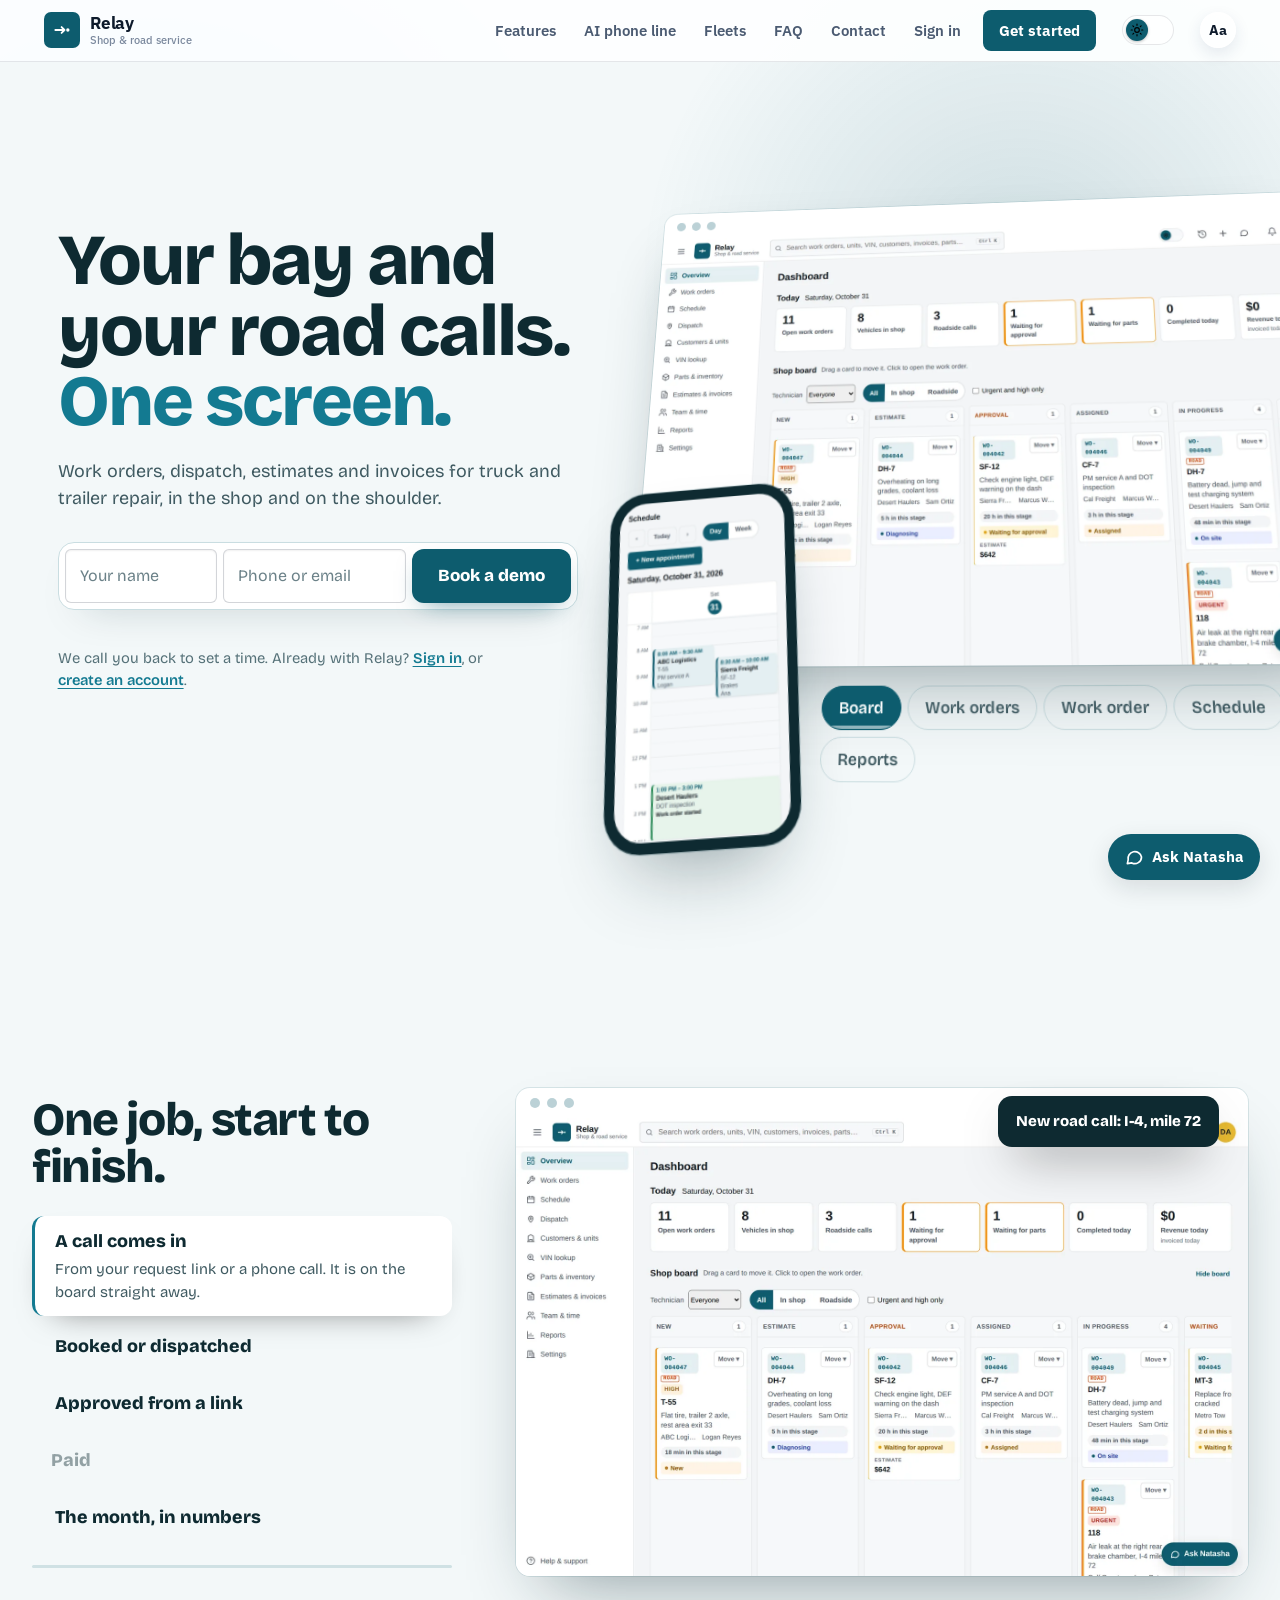
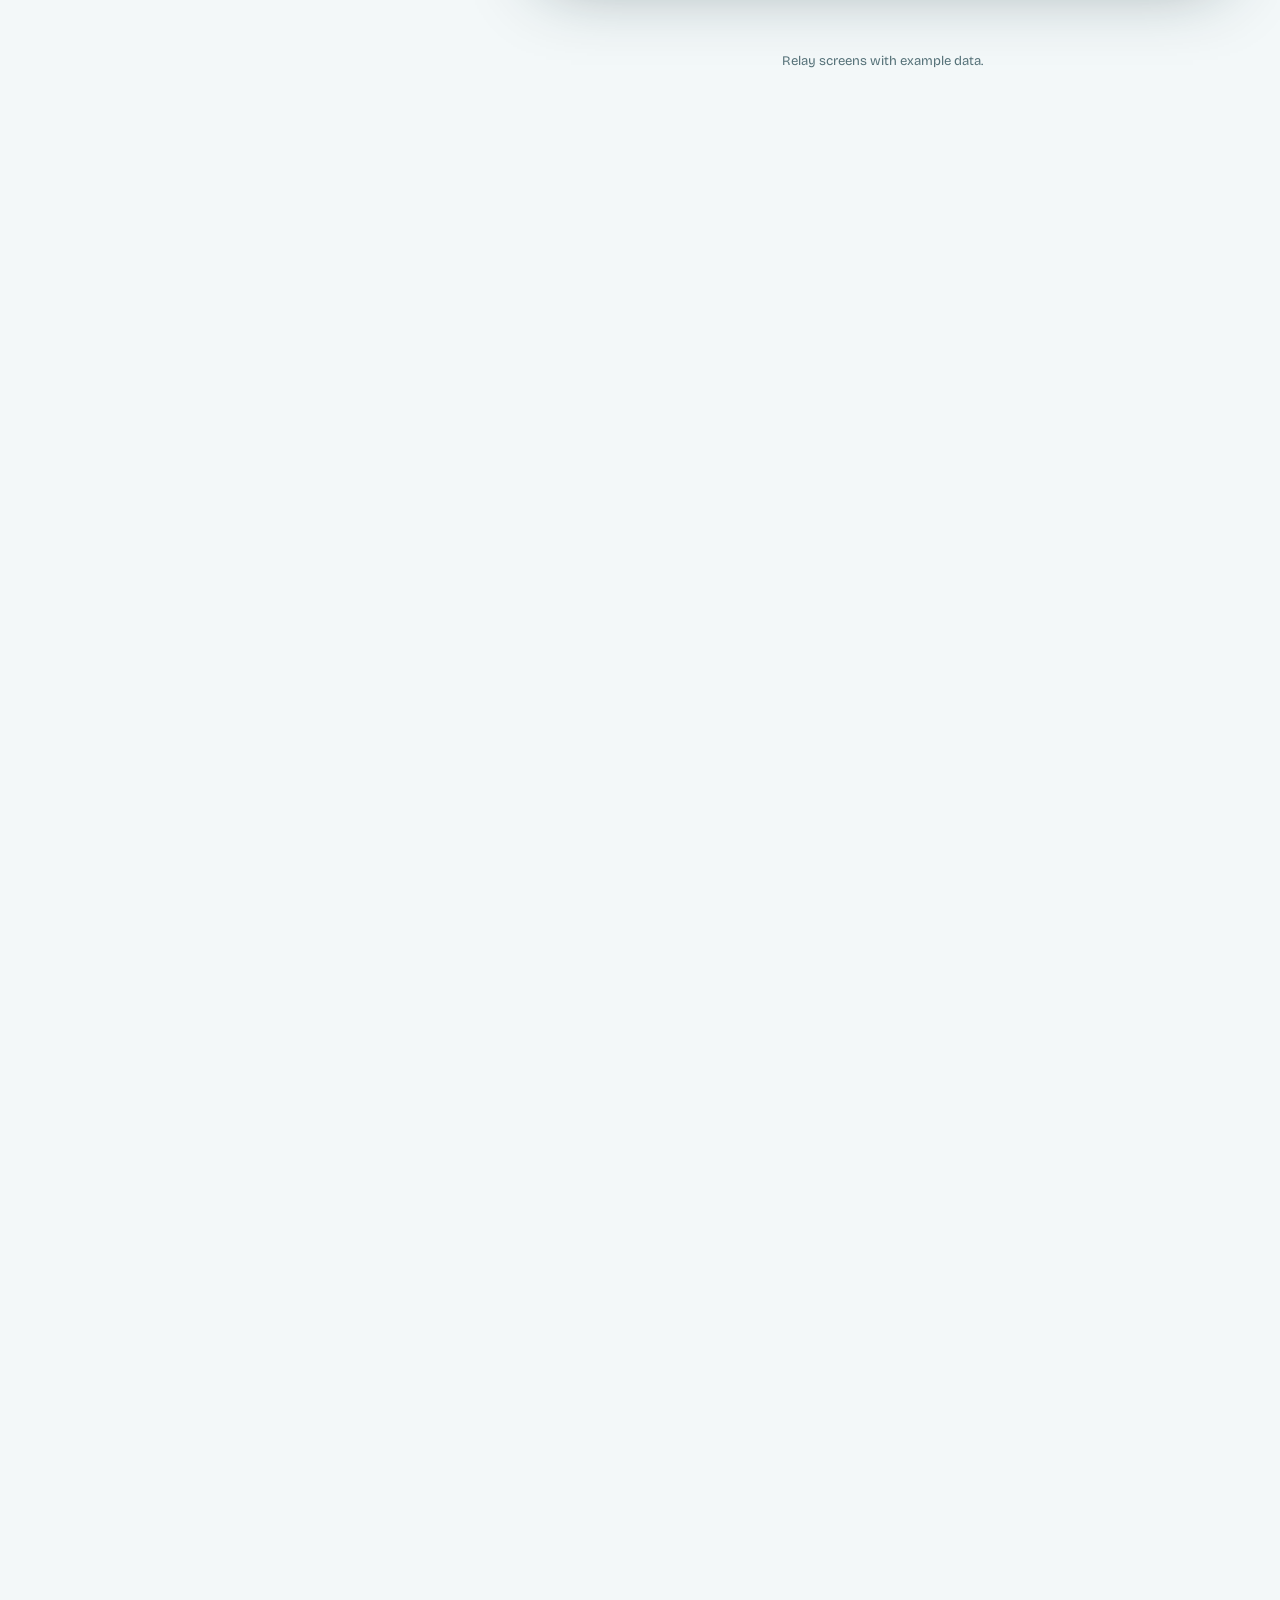
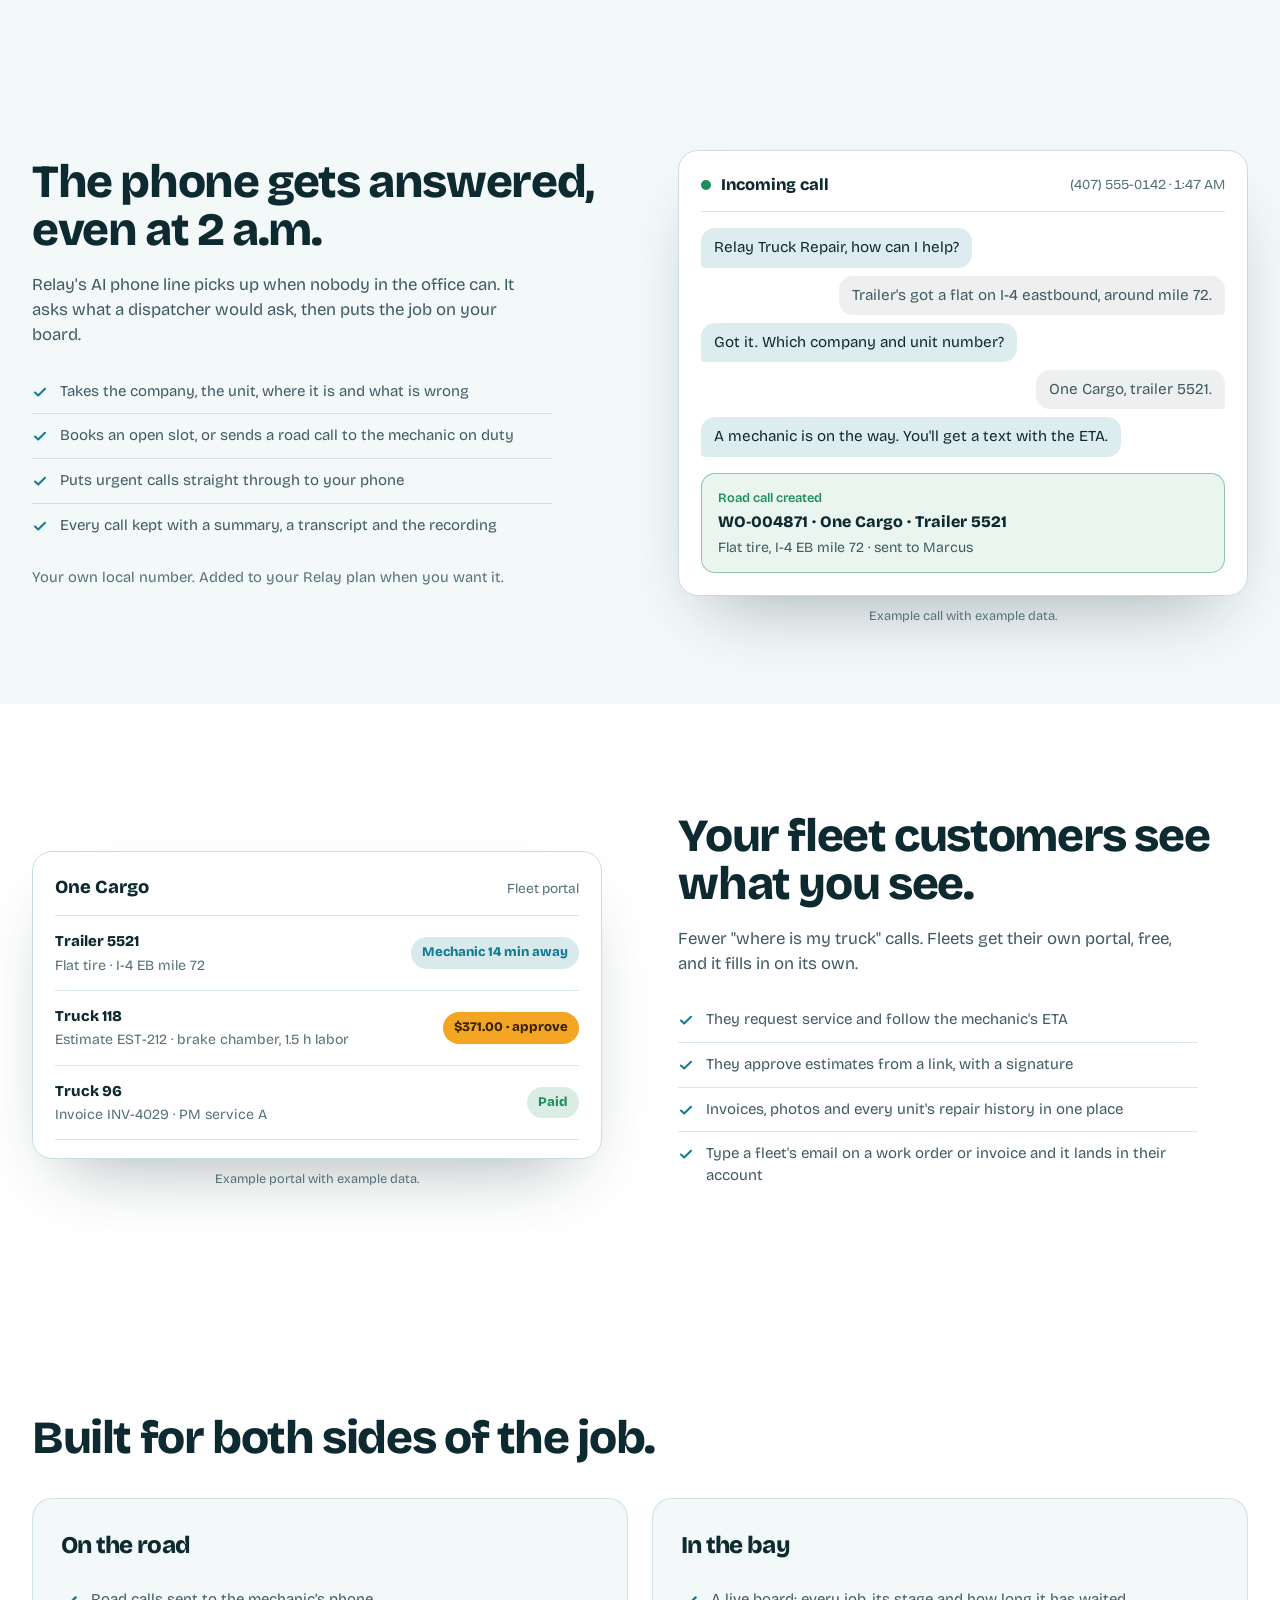
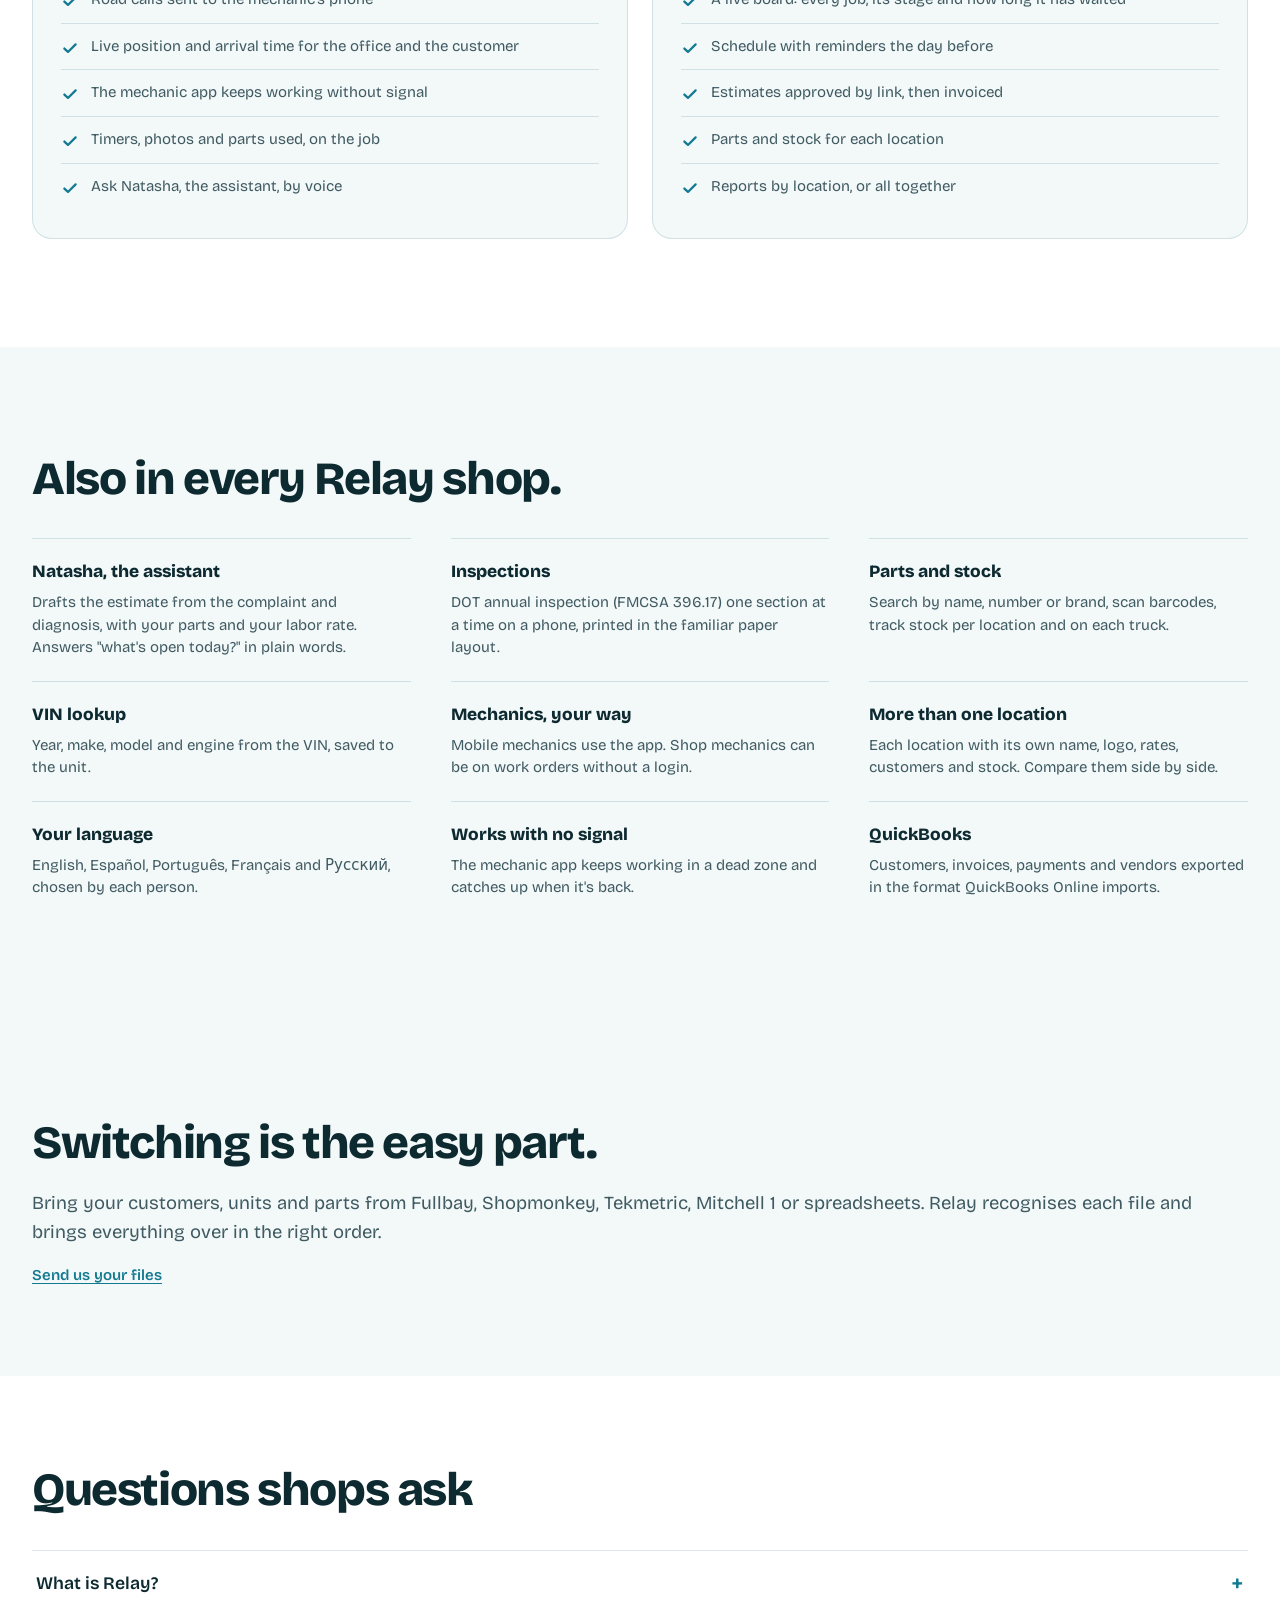
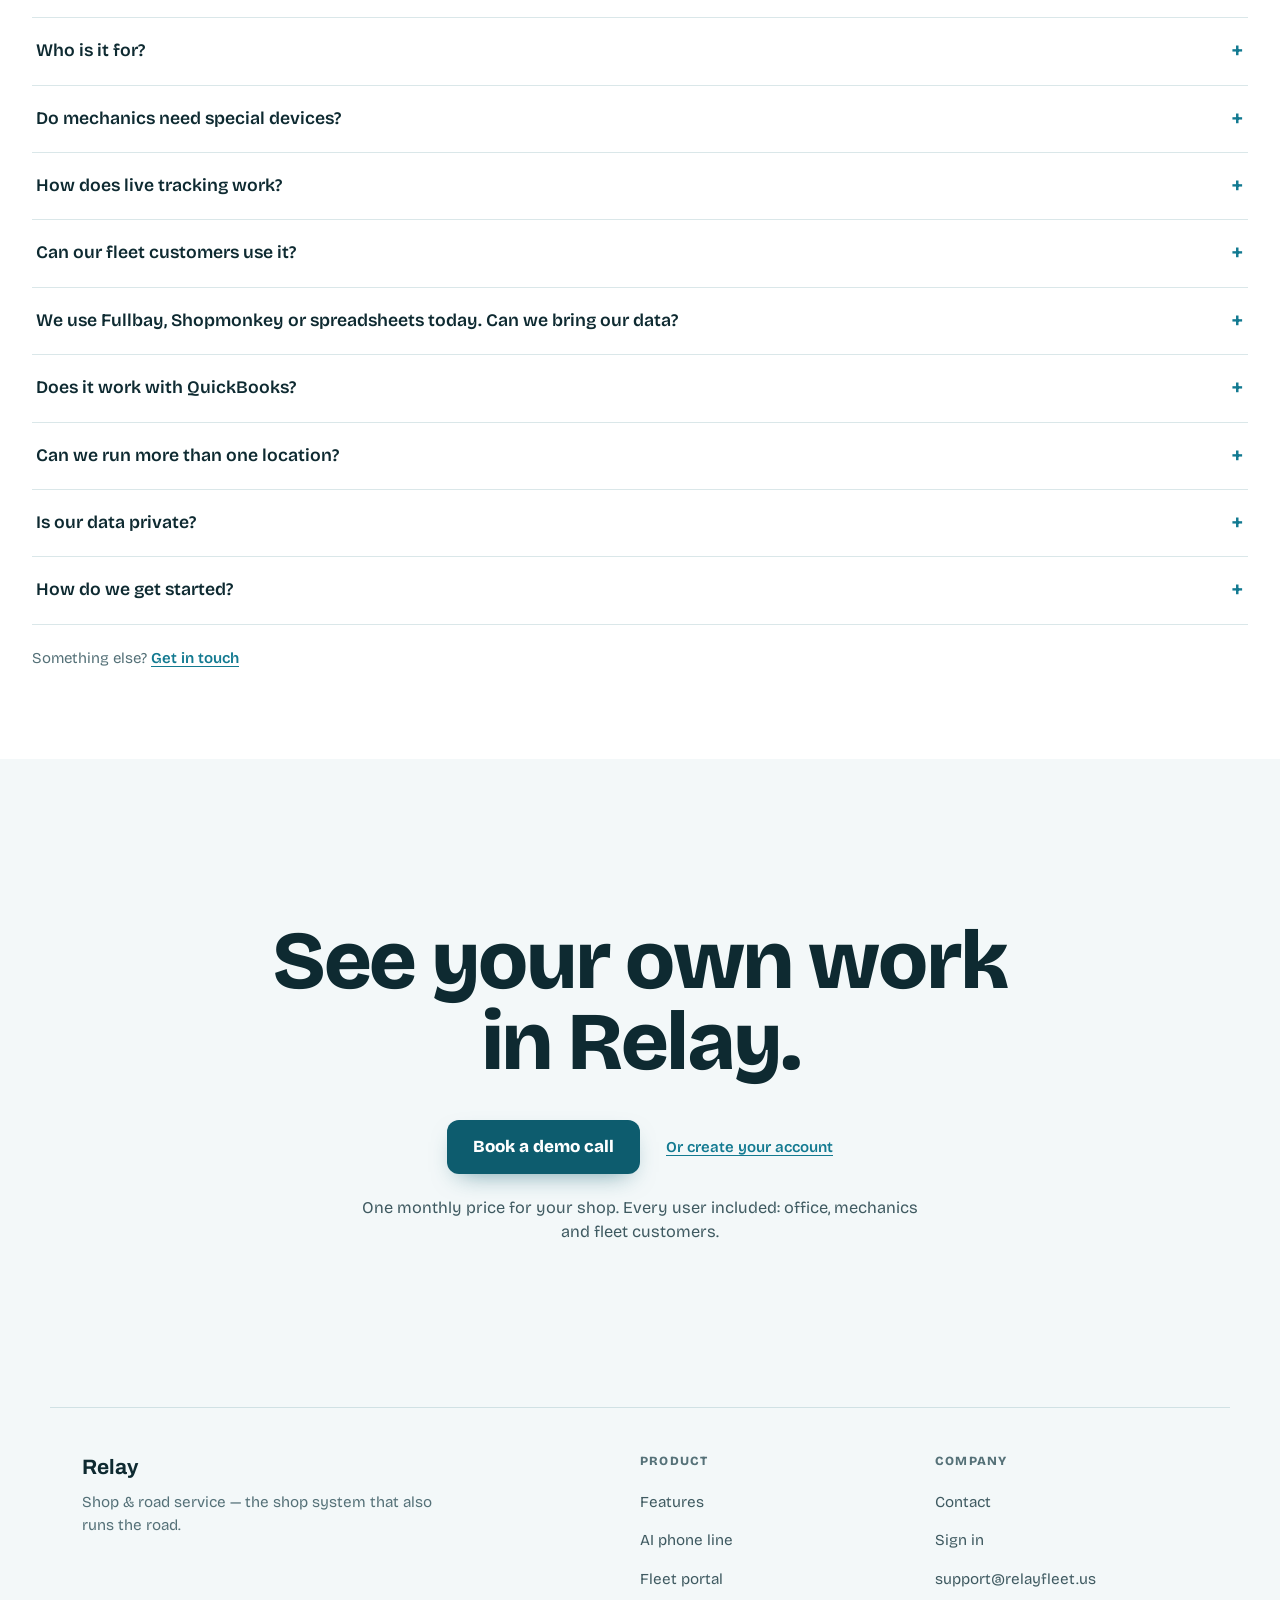
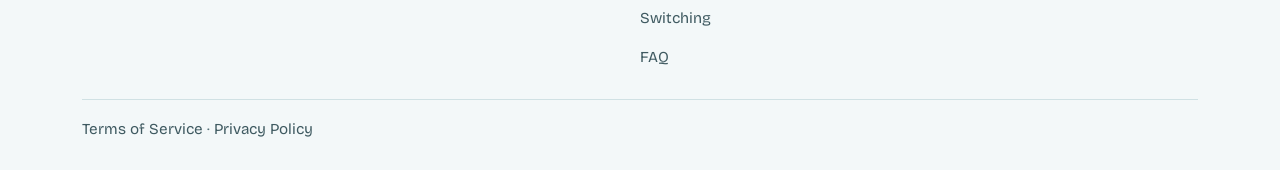
==== commit 2a03dbd7: "Add files via upload" ====
--- a/index.html
+++ b/index.html
@@ -12,9 +12,9 @@
 <meta name="apple-mobile-web-app-capable" content="yes"/>
 <meta name="apple-mobile-web-app-title" content="Relay"/>
 <link rel="stylesheet" href="vendor-leaflet-1.9.4.css?v=1eb6360632"/>
-<script src="look.js?v=79e1eaa269"></script>
-<link rel="stylesheet" href="style.css?v=212fca4f9f"/>
-<link rel="stylesheet" href="admin-v3.css?v=e3afbf0c46">
+<script src="look.js?v=0465e61215"></script>
+<link rel="stylesheet" href="style.css?v=4fb029a411"/>
+<link rel="stylesheet" href="admin-v3.css?v=088182b3db">
 <link rel="stylesheet" href="fmcsa.css?v=4ce216b70d">
 <link rel="stylesheet" href="glass.css?v=9a1209bb09">
 <style>
@@ -59,7 +59,8 @@
     <nav class="public-nav pro-nav" id="publicNav" aria-label="Site">
       <button class="nav-link nav-home-hidden active" id="navHome" tabindex="-1" aria-hidden="true">Home</button>
       <button class="nav-text nav-anchor" data-goto="lxFeatures">Features</button>
-      <button class="nav-text nav-anchor" data-goto="lxSwitch">Switching</button>
+      <button class="nav-text nav-anchor" data-goto="lxPhone">AI phone line</button>
+      <button class="nav-text nav-anchor" data-goto="lxFleets">Fleets</button>
       <button class="nav-text nav-anchor" data-goto="lxFaq">FAQ</button>
       <button class="nav-text nav-contact" id="navContact">Contact</button>
       <button class="nav-text" id="navSignin">Sign in</button>
@@ -168,6 +169,56 @@
       </div>
     </section>
 
+    <section class="nx-feature nx-voice" id="lxPhone" aria-labelledby="nxVoiceH">
+      <div class="nx-wrap nx-feature-in">
+        <div class="nx-feature-copy" data-reveal>
+          <h2 id="nxVoiceH">The phone gets answered, even at 2 a.m.</h2>
+          <p class="nx-feature-lede">Relay's AI phone line picks up when nobody in the office can. It asks what a dispatcher would ask, then puts the job on your board.</p>
+          <ul class="nx-ticks">
+            <li><svg viewBox="0 0 16 16" aria-hidden="true"><path d="M3 8.5l3.2 3L13 4.8" fill="none" stroke="currentColor" stroke-width="2" stroke-linecap="round" stroke-linejoin="round"/></svg>Takes the company, the unit, where it is and what is wrong</li>
+            <li><svg viewBox="0 0 16 16" aria-hidden="true"><path d="M3 8.5l3.2 3L13 4.8" fill="none" stroke="currentColor" stroke-width="2" stroke-linecap="round" stroke-linejoin="round"/></svg>Books an open slot, or sends a road call to the mechanic on duty</li>
+            <li><svg viewBox="0 0 16 16" aria-hidden="true"><path d="M3 8.5l3.2 3L13 4.8" fill="none" stroke="currentColor" stroke-width="2" stroke-linecap="round" stroke-linejoin="round"/></svg>Puts urgent calls straight through to your phone</li>
+            <li><svg viewBox="0 0 16 16" aria-hidden="true"><path d="M3 8.5l3.2 3L13 4.8" fill="none" stroke="currentColor" stroke-width="2" stroke-linecap="round" stroke-linejoin="round"/></svg>Every call kept with a summary, a transcript and the recording</li>
+          </ul>
+          <p class="nx-small">Your own local number. Added to your Relay plan when you want it.</p>
+        </div>
+        <figure class="nx-call" data-reveal style="--d:120ms" aria-label="Example of a call answered by Relay's AI phone line">
+          <div class="nx-call-head"><span class="nx-call-dot" aria-hidden="true"></span><b>Incoming call</b><span>(407) 555‑0142 · 1:47 AM</span></div>
+          <ol class="nx-call-lines">
+            <li class="ai">Relay Truck Repair, how can I help?</li>
+            <li class="them">Trailer's got a flat on I‑4 eastbound, around mile 72.</li>
+            <li class="ai">Got it. Which company and unit number?</li>
+            <li class="them">One Cargo, trailer 5521.</li>
+            <li class="ai">A mechanic is on the way. You'll get a text with the ETA.</li>
+          </ol>
+          <div class="nx-call-out"><span>Road call created</span><b>WO‑004871 · One Cargo · Trailer 5521</b><span>Flat tire, I‑4 EB mile 72 · sent to Marcus</span></div>
+          <figcaption class="nx-caption">Example call with example data.</figcaption>
+        </figure>
+      </div>
+    </section>
+
+    <section class="nx-feature nx-fleet" id="lxFleets" aria-labelledby="nxFleetH">
+      <div class="nx-wrap nx-feature-in">
+        <figure class="nx-portal" data-reveal aria-label="Example of the fleet portal">
+          <div class="nx-portal-head"><b>One Cargo</b><span>Fleet portal</span></div>
+          <div class="nx-portal-row"><div><b>Trailer 5521</b><span>Flat tire · I‑4 EB mile 72</span></div><span class="nx-pill on">Mechanic 14 min away</span></div>
+          <div class="nx-portal-row"><div><b>Truck 118</b><span>Estimate EST‑212 · brake chamber, 1.5 h labor</span></div><span class="nx-pill wait">$371.00 · approve</span></div>
+          <div class="nx-portal-row"><div><b>Truck 96</b><span>Invoice INV‑4029 · PM service A</span></div><span class="nx-pill ok">Paid</span></div>
+          <figcaption class="nx-caption">Example portal with example data.</figcaption>
+        </figure>
+        <div class="nx-feature-copy" data-reveal style="--d:120ms">
+          <h2 id="nxFleetH">Your fleet customers see what you see.</h2>
+          <p class="nx-feature-lede">Fewer "where is my truck" calls. Fleets get their own portal, free, and it fills in on its own.</p>
+          <ul class="nx-ticks">
+            <li><svg viewBox="0 0 16 16" aria-hidden="true"><path d="M3 8.5l3.2 3L13 4.8" fill="none" stroke="currentColor" stroke-width="2" stroke-linecap="round" stroke-linejoin="round"/></svg>They request service and follow the mechanic's ETA</li>
+            <li><svg viewBox="0 0 16 16" aria-hidden="true"><path d="M3 8.5l3.2 3L13 4.8" fill="none" stroke="currentColor" stroke-width="2" stroke-linecap="round" stroke-linejoin="round"/></svg>They approve estimates from a link, with a signature</li>
+            <li><svg viewBox="0 0 16 16" aria-hidden="true"><path d="M3 8.5l3.2 3L13 4.8" fill="none" stroke="currentColor" stroke-width="2" stroke-linecap="round" stroke-linejoin="round"/></svg>Invoices, photos and every unit's repair history in one place</li>
+            <li><svg viewBox="0 0 16 16" aria-hidden="true"><path d="M3 8.5l3.2 3L13 4.8" fill="none" stroke="currentColor" stroke-width="2" stroke-linecap="round" stroke-linejoin="round"/></svg>Type a fleet's email on a work order or invoice and it lands in their account</li>
+          </ul>
+        </div>
+      </div>
+    </section>
+
     <section class="nx-sides" id="lxFeatures" aria-labelledby="nxSidesH">
       <div class="nx-wrap">
         <h2 id="nxSidesH" data-reveal>Built for both sides of the job.</h2>
@@ -178,6 +229,23 @@
       </div>
     </section>
 
+    <section class="nx-also" id="lxMore" aria-labelledby="nxMoreH">
+      <div class="nx-wrap">
+        <h2 id="nxMoreH" data-reveal>Also in every Relay shop.</h2>
+        <dl class="nx-also-grid" data-reveal style="--d:80ms">
+          <div><dt>Natasha, the assistant</dt><dd>Drafts the estimate from the complaint and diagnosis, with your parts and your labor rate. Answers "what's open today?" in plain words.</dd></div>
+          <div><dt>Inspections</dt><dd>DOT annual inspection (FMCSA 396.17) one section at a time on a phone, printed in the familiar paper layout.</dd></div>
+          <div><dt>Parts and stock</dt><dd>Search by name, number or brand, scan barcodes, track stock per location and on each truck.</dd></div>
+          <div><dt>VIN lookup</dt><dd>Year, make, model and engine from the VIN, saved to the unit.</dd></div>
+          <div><dt>Mechanics, your way</dt><dd>Mobile mechanics use the app. Shop mechanics can be on work orders without a login.</dd></div>
+          <div><dt>More than one location</dt><dd>Each location with its own name, logo, rates, customers and stock. Compare them side by side.</dd></div>
+          <div><dt>Your language</dt><dd>English, Español, Português, Français and Русский, chosen by each person.</dd></div>
+          <div><dt>Works with no signal</dt><dd>The mechanic app keeps working in a dead zone and catches up when it's back.</dd></div>
+          <div><dt>QuickBooks</dt><dd>Customers, invoices, payments and vendors exported in the format QuickBooks Online imports.</dd></div>
+        </dl>
+      </div>
+    </section>
+
     <section class="nx-switch" id="lxSwitch" aria-labelledby="nxSwitchH">
       <div class="nx-wrap nx-switch-in" data-reveal>
         <h2 id="nxSwitchH">Switching is the easy part.</h2>
@@ -198,11 +266,12 @@
       <div class="nx-wrap">
         <h2 id="nxCloseH" class="nx-fill">See your own work in Relay.</h2>
         <div class="nx-close-actions"><button type="button" class="nx-btn" data-nx-demo>Book a demo call</button><button type="button" class="nx-link" id="landingSignup2">Or create your account</button></div>
+        <p class="nx-price-note">One monthly price for your shop. Every user included: office, mechanics and fleet customers.</p>
       </div>
     </section>
     <footer class="lx-footer"><p class="meta footer-legal"><a href="/terms.html">Terms of Service</a> · <a href="/privacy.html">Privacy Policy</a></p>
       <div class="lx-foot-brand"><b>Relay</b><span>Shop &amp; road service — the shop system that also runs the road.</span></div>
-      <div><h4>Product</h4><button data-goto="lxFeatures">Features</button><button data-goto="lxSwitch">Switching</button><button data-goto="lxFaq">FAQ</button></div>
+      <div><h4>Product</h4><button data-goto="lxFeatures">Features</button><button data-goto="lxPhone">AI phone line</button><button data-goto="lxFleets">Fleet portal</button><button data-goto="lxSwitch">Switching</button><button data-goto="lxFaq">FAQ</button></div>
       <div><h4>Company</h4><button data-contact>Contact</button><button data-signin>Sign in</button><a href="mailto:support@relayfleet.us">support@relayfleet.us</a></div>
     </footer>
   </div>
@@ -1034,7 +1103,8 @@
 <script src="demo-admin.js?v=acf0682d2b" defer></script>
 <script src="phoneline.js?v=40f605fc3a" defer></script>
 <script src="voice-admin.js?v=a8c4aef681" defer></script>
-<script src="admin-console.js?v=7cd5beb67e" defer></script>
+<script src="admin-console.js?v=ea80233671" defer></script>
+<script src="admin-shops.js?v=0bdf3f0f49" defer></script>
 <script src="admin-overview.js?v=bcbb80c245" defer></script>
 <script src="admin-accounts.js?v=efd7624dfc" defer></script>
 <script src="fmcsa-form.js?v=d1326b3a3a" defer></script>
@@ -1046,10 +1116,10 @@
 <script src="header.js?v=920e334a72" defer></script>
 <script src="nav-subs.js?v=312012477f" defer></script>
 <script src="route.js?v=0442405b9b" defer></script>
-<script src="script.js?v=23b51d49f7" defer></script>
-<script src="ro.js?v=1554ccd1f5" defer></script>
+<script src="script.js?v=de24628aae" defer></script>
+<script src="ro.js?v=e1aea4991d" defer></script>
 <script src="insp.js?v=6ec88dab28" defer></script>
-<script src="est.js?v=d6cc4288f4" defer></script>
+<script src="est.js?v=e76da73f44" defer></script>
 <script src="tech.js?v=984f0cff6b" defer></script>
 <script src="fleet.js?v=a086c7040d" defer></script>
 <script src="unit.js?v=f0114349b9" defer></script>
@@ -1089,21 +1159,22 @@
 <script src="profit.js?v=9284a0bb14" defer></script>
 <script src="loc.js?v=ce7e7e7ba6" defer></script>
 <script src="voice.js?v=9a61eb07c6" defer></script>
-<script src="pdfview.js?v=756d42d547" defer></script>
-<script src="map.js?v=c09520c787" defer></script>
+<script src="pdfview.js?v=5b7d5bbe4e" defer></script>
+<script src="map.js?v=0cd2bd894c" defer></script>
 <script src="sheet.js?v=2b7f4dfcd1" defer></script>
 <script src="parts.js?v=68edeeb87d" defer></script>
 <script src="vin.js?v=c2fe2bff8f" defer></script>
 <script src="migrate.js?v=acd66e88ae" defer></script>
 <script src="training.js?v=c536d26d9a" defer></script>
 <script src="ux.js?v=ef78b00dfb" defer></script>
-<script src="subs.js?v=4fe8f6c1d5" defer></script>
+<script src="subs.js?v=6abde4f6ef" defer></script>
 <script src="nav.js?v=23acef8e27" defer></script>
 <script src="safety.js?v=939c988e6d" defer></script>
 <script src="offline.js?v=59b2632a55" defer></script>
 <script src="account.js?v=3ea11cb6c1" defer></script>
 <script src="completed.js?v=8576c5a1b9" defer></script>
-<script src="docs.js?v=2577b823e7" defer></script>
+<script src="docs.js?v=fffc315f09" defer></script>
+<script src="shop-tools.js?v=73e531933e" defer></script>
 <script src="lang.js?v=70e1770f2a" defer></script>
 <script src="natasha.js?v=f224fb953e" defer></script>
 <script src="plans.js?v=cab7a04338" defer></script>
--- a/style.css
+++ b/style.css
@@ -257,7 +257,7 @@
 .job-card, .card{ border-radius:16px; }
 .status-select, .field input, .field select{ border-radius:10px; }
 
-.brand-mark{ width:36px; height:36px; background:linear-gradient(135deg, var(--accent), var(--accent-2)); box-shadow:0 3px 10px rgba(52,87,213,0.35); }
+.brand-mark{ width:36px; height:36px; background:linear-gradient(135deg, var(--accent), var(--accent-2)); box-shadow:0 3px 10px var(--accent-soft); }
 .brand-mark svg{ width:20px; height:20px; }
 
 /* ===== v4 real design pass ===== */
@@ -1688,7 +1688,7 @@
 /* ============================================================
    Landing page (lx-) — "the shop system that also runs the road"
    ============================================================ */
-.lx{ --lx-night:#0E2A31; --lx-night-2:#153942; --lx-blue:#0D5C6E; --lx-amber:#F5A524; --lx-green:#12B76A; --lx-steel:#EEF1F6;
+.lx{ --lx-night:#0E2A31; --lx-night-2:#153942; --lx-blue:var(--accent); --lx-amber:#F5A524; --lx-green:#12B76A; --lx-steel:#EEF1F6;
   --lx-display:'Archivo', 'IBM Plex Sans', system-ui, sans-serif; font-family:'IBM Plex Sans', system-ui, sans-serif; color:var(--ink); }
 .lx h1, .lx h2, .lx h3{ font-family:var(--lx-display); font-stretch:110%; letter-spacing:-.01em; color:var(--ink); }
 .lx-hero{ display:grid; grid-template-columns:minmax(0, 5fr) minmax(0, 7fr); gap:48px; align-items:center; max-width:1240px; margin:0 auto; padding:64px 28px 72px; }
@@ -1715,7 +1715,7 @@
 .lx-maplabel{ position:absolute; color:#8FB7C0; font:600 12px 'IBM Plex Mono', monospace; pointer-events:none; }
 .lx-roads path[fill="none"]{ vector-effect:non-scaling-stroke; }
 .lx-pin{ position:absolute; width:16px; height:16px; margin:-8px 0 0 -8px; border-radius:50%; }
-.lx-pin-shop{ background:#137A91; border:3px solid #0B2228; box-shadow:0 0 0 2px #137A91; }
+.lx-pin-shop{ background:var(--accent-2); border:3px solid #0B2228; box-shadow:0 0 0 2px var(--accent-2); }
 .lx-pin-truck{ background:#F04438; border:3px solid #0B2228; box-shadow:0 0 0 2px #F04438; }
 .lx-pin-truck span{ position:absolute; inset:-10px; border-radius:50%; border:2px solid #F04438; animation:lxPing 1.6s ease-out infinite; }
 @keyframes lxPing{ from{ transform:scale(.5); opacity:.9; } to{ transform:scale(1.6); opacity:0; } }
@@ -1735,7 +1735,7 @@
 .lx-wo-num{ font:700 .85rem 'IBM Plex Mono', monospace; color:var(--lx-blue); }
 .lx-chip{ font-size:.78rem; font-weight:700; padding:3px 9px; border-radius:999px; background:#EEF1F6; color:#344054; transition:background .3s, color .3s; }
 .lx-chip[data-s="enroute"]{ background:#FEF0C7; color:#B54708; }
-.lx-chip[data-s="onsite"], .lx-chip[data-s="repairing"]{ background:#E4F0F2; color:#0D5C6E; }
+.lx-chip[data-s="onsite"], .lx-chip[data-s="repairing"]{ background:var(--accent-soft); color:var(--accent); }
 .lx-chip[data-s="done"]{ background:#DCFAE6; color:#067647; }
 .lx-wo-unit{ font-family:var(--lx-display); font-stretch:110%; font-weight:800; font-size:1.15rem; }
 .lx-wo-unit span{ display:block; font-family:'IBM Plex Sans', sans-serif; font-weight:500; font-size:.85rem; color:#475467; }
@@ -1936,14 +1936,14 @@
 /* shop maps */
 .shop-map{ height:min(62vh, 560px); min-height:320px; border-radius:var(--r-lg); border:1px solid var(--line); margin:10px 0; }
 .shop-pin-wrap{ background:none; border:none; }
-.shop-pin{ width:44px; height:44px; border-radius:50%; background:#fff; border:3px solid #0D5C6E; box-shadow:0 3px 10px rgba(0,0,0,.3); overflow:hidden; display:flex; align-items:center; justify-content:center; }
+.shop-pin{ width:44px; height:44px; border-radius:50%; background:#fff; border:3px solid var(--accent); box-shadow:0 3px 10px rgba(0,0,0,.3); overflow:hidden; display:flex; align-items:center; justify-content:center; }
 .shop-pin img{ width:100%; height:100%; object-fit:contain; background:#fff; }
-.shop-pin span{ font:800 15px/1 'IBM Plex Sans', sans-serif; color:#0D5C6E; }
-.shop-pin-tip{ width:0; height:0; margin:-2px auto 0; border-left:7px solid transparent; border-right:7px solid transparent; border-top:9px solid #0D5C6E; }
+.shop-pin span{ font:800 15px/1 'IBM Plex Sans', sans-serif; color:var(--accent); }
+.shop-pin-tip{ width:0; height:0; margin:-2px auto 0; border-left:7px solid transparent; border-right:7px solid transparent; border-top:9px solid var(--accent); }
 .is-hidden .shop-pin{ border-color:#98A2B3; opacity:.7; } .is-hidden .shop-pin-tip{ border-top-color:#98A2B3; }
 .shop-pop{ display:flex; flex-direction:column; gap:8px; min-width:220px; }
 .shop-pop-head{ display:flex; align-items:center; gap:10px; cursor:pointer; }
-.shop-pop-head img, .shop-pop-init{ width:40px; height:40px; border-radius:10px; object-fit:contain; background:#fff; border:1px solid var(--line); flex:none; display:flex; align-items:center; justify-content:center; font-weight:800; color:#0D5C6E; }
+.shop-pop-head img, .shop-pop-init{ width:40px; height:40px; border-radius:10px; object-fit:contain; background:#fff; border:1px solid var(--line); flex:none; display:flex; align-items:center; justify-content:center; font-weight:800; color:var(--accent); }
 .shop-pop-actions{ display:flex; flex-wrap:wrap; gap:6px; } .shop-pop-actions .ghost-btn{ min-height:36px; padding:4px 12px; text-decoration:none; display:inline-flex; align-items:center; font-size:.88rem; }
 .shop-pop-actions .ghost-btn.primary{ background:var(--accent); color:#fff; border-color:var(--accent); }
 .fs-list{ display:grid; grid-template-columns:repeat(auto-fill, minmax(280px, 1fr)); gap:10px; }
@@ -2052,8 +2052,8 @@
 .lx-pricing{ max-width:1240px; margin:0 auto; padding:72px 28px; border-top:1px solid var(--line); }
 .lx-plans{ display:grid; grid-template-columns:repeat(auto-fit, minmax(240px, 1fr)); gap:16px; margin-top:28px; }
 .lx-plan{ position:relative; display:flex; flex-direction:column; gap:10px; padding:22px; border:1px solid var(--line); border-radius:16px; background:var(--panel); }
-.lx-plan.featured{ border:2px solid var(--lx-blue, #0D5C6E); }
-.lx-plan-tag{ position:absolute; top:-12px; left:22px; padding:3px 10px; border-radius:999px; background:var(--lx-blue, #0D5C6E); color:#fff; font-size:.78rem; font-weight:700; }
+.lx-plan.featured{ border:2px solid var(--lx-blue, var(--accent)); }
+.lx-plan-tag{ position:absolute; top:-12px; left:22px; padding:3px 10px; border-radius:999px; background:var(--lx-blue, var(--accent)); color:#fff; font-size:.78rem; font-weight:700; }
 .lx-plan h3{ margin:0; font-size:1.2rem; } .lx-plan-price b{ font-family:var(--lx-display); font-size:2.2rem; } .lx-plan-price span{ color:var(--ink-soft); margin-left:4px; }
 .lx-plan p{ margin:0; color:var(--ink-soft); line-height:1.5; } .lx-plan ul{ margin:0; padding-left:18px; color:var(--ink-soft); line-height:1.7; }
 
@@ -2122,7 +2122,7 @@
 .kpi b{ font-size:.78rem; letter-spacing:.04em; } .kpi-sub{ font-size:.8rem; color:#5B6B72; }
 .kpi strong{ font-size:1.9rem; font-weight:800; margin-top:6px; letter-spacing:-.01em; }
 .kpi em{ font-style:normal; font-size:.76rem; font-weight:600; } .kpi em.up{ color:#0D7A4E; } .kpi em.warn{ color:#B54708; }
-.kpi svg{ width:100%; height:34px; margin-top:6px; } .kpi polyline{ fill:none; stroke:#137A91; stroke-width:2.2; stroke-linecap:round; stroke-linejoin:round; }
+.kpi svg{ width:100%; height:34px; margin-top:6px; } .kpi polyline{ fill:none; stroke:var(--accent-2); stroke-width:2.2; stroke-linecap:round; stroke-linejoin:round; }
 .kpi svg.green polyline{ stroke:#12B76A; } .kpi svg.amber polyline{ stroke:#F5A524; }
 @media (max-width:980px){ .auth-split{ grid-template-columns:1fr; max-width:560px; padding:20px 16px 36px; min-height:0; } .auth-showcase{ display:none; } .auth-side .auth-card{ padding:28px 22px 22px; } .auth-title{ font-size:1.7rem; } }
 /* "Forgot password?" right under the password, above the button (as on QuickManage) */
@@ -2164,25 +2164,25 @@
 .lx-row-visual{ padding:22px; border-radius:18px; background:radial-gradient(120% 120% at 90% 10%, #1B4652, #0E2A31 60%, #0A2025); box-shadow:0 30px 60px -32px rgba(14,42,49,.6); }
 .mk{ background:#F3F5F7; border-radius:12px; padding:14px; color:#0E2A31; font-size:.88rem; text-align:left; }
 .mk small{ display:block; color:#5B6B72; font-size:.78rem; } .mk em{ font-style:normal; font-size:.76rem; font-weight:700; }
-.c-teal{ color:#0D5C6E; } .c-amber{ color:#B54708; }
+.c-teal{ color:var(--accent); } .c-amber{ color:#B54708; }
 .mk-board{ display:grid; grid-template-columns:repeat(3, minmax(0, 1fr)); gap:10px; background:none; padding:0; }
 .mk-col{ background:#E6EBEE; border-radius:10px; padding:8px; display:flex; flex-direction:column; gap:8px; }
 .mk-col > b{ display:flex; justify-content:space-between; font-size:.74rem; text-transform:uppercase; letter-spacing:.04em; color:#41525A; }
 .mk-col > b i{ font-style:normal; background:#fff; border-radius:999px; padding:0 7px; }
 .mk-card{ background:#fff; border-radius:8px; padding:8px 9px; display:flex; flex-direction:column; gap:2px; box-shadow:0 1px 2px rgba(0,0,0,.06); border-left:3px solid transparent; }
-.mk-card.hot{ border-left-color:#F5A524; } .mk-wo{ font-family:'IBM Plex Mono', monospace; font-weight:700; font-size:.72rem; color:#0D5C6E; }
+.mk-card.hot{ border-left-color:#F5A524; } .mk-wo{ font-family:'IBM Plex Mono', monospace; font-weight:700; font-size:.72rem; color:var(--accent); }
 .mk-dispatch{ display:grid; grid-template-columns:1.2fr 1fr; gap:12px; }
 .mk-map{ position:relative; min-height:190px; border-radius:10px; overflow:hidden; background:#0B2228; }
 .mk-map svg{ position:absolute; inset:0; width:100%; height:100%; } .mk-road{ fill:none; stroke:#1E4A54; stroke-width:12; stroke-linecap:round; vector-effect:non-scaling-stroke; } .mk-road.thin{ stroke-width:6; }
 .mk-path{ fill:none; stroke:#F5A524; stroke-width:2.5; stroke-dasharray:5 6; vector-effect:non-scaling-stroke; }
-.mk-pin{ position:absolute; width:14px; height:14px; margin:-7px 0 0 -7px; border-radius:50%; border:3px solid #0B2228; } .mk-pin.shop{ background:#137A91; } .mk-pin.truck{ background:#F04438; } .mk-pin.mech{ background:#F5A524; border-color:#fff; box-shadow:0 0 0 8px rgba(245,165,36,.2); }
+.mk-pin{ position:absolute; width:14px; height:14px; margin:-7px 0 0 -7px; border-radius:50%; border:3px solid #0B2228; } .mk-pin.shop{ background:var(--accent-2); } .mk-pin.truck{ background:#F04438; } .mk-pin.mech{ background:#F5A524; border-color:#fff; box-shadow:0 0 0 8px rgba(245,165,36,.2); }
 .mk-eta{ position:absolute; left:10px; top:10px; padding:5px 9px; border-radius:8px; background:rgba(14,42,49,.92); color:#B5D3D9; font-size:.78rem; } .mk-eta b{ color:#F5A524; font-size:1.1rem; }
 .mk-list{ display:flex; flex-direction:column; gap:8px; } .mk-list > div{ background:#fff; border-radius:8px; padding:9px; display:flex; flex-direction:column; gap:2px; }
 .mk-chat{ display:flex; flex-direction:column; gap:8px; }
-.mk-bubble{ max-width:85%; padding:8px 12px; border-radius:12px; font-weight:600; } .mk-bubble.me{ align-self:flex-end; background:#0D5C6E; color:#fff; display:flex; align-items:center; gap:7px; } .mk-bubble.bot{ background:#fff; }
+.mk-bubble{ max-width:85%; padding:8px 12px; border-radius:12px; font-weight:600; } .mk-bubble.me{ align-self:flex-end; background:var(--accent); color:#fff; display:flex; align-items:center; gap:7px; } .mk-bubble.bot{ background:#fff; }
 .mk-mic{ width:8px; height:8px; border-radius:50%; background:#F04438; box-shadow:0 0 0 3px rgba(240,68,56,.3); }
 .mk-yes{ display:inline-block; margin-left:6px; padding:1px 8px; border-radius:6px; background:#12B76A; color:#fff; font-size:.76rem; }
-.mk-brief{ margin-top:4px; padding:10px 12px; border-radius:10px; background:#E4F0F2; display:flex; flex-direction:column; gap:3px; font-size:.82rem; } .mk-brief b{ color:#0D5C6E; }
+.mk-brief{ margin-top:4px; padding:10px 12px; border-radius:10px; background:var(--accent-soft); display:flex; flex-direction:column; gap:3px; font-size:.82rem; } .mk-brief b{ color:var(--accent); }
 .mk-bill{ display:flex; flex-direction:column; gap:6px; } .mk-bill-head{ display:flex; justify-content:space-between; align-items:center; }
 .mk-ok{ color:#0D7A4E; font-weight:700; font-size:.78rem; }
 .mk-line{ display:flex; justify-content:space-between; gap:8px; padding:7px 9px; background:#fff; border-radius:8px; } .mk-line i{ font-style:normal; margin-left:6px; font-size:.72rem; color:#0D7A4E; font-weight:700; } .mk-line i.new{ color:#B54708; }
@@ -2197,9 +2197,9 @@
 .mk-phone{ max-width:300px; margin:0 auto; border-radius:22px; padding:12px; background:#F3F5F7; display:flex; flex-direction:column; gap:10px; border:6px solid #0A2025; }
 .mk-phone-top{ text-align:center; font-weight:700; font-size:.78rem; color:#41525A; }
 .mk-pcard{ background:#fff; border-radius:12px; padding:11px; display:flex; flex-direction:column; gap:4px; } .mk-pcard strong{ font-size:1.05rem; }
-.mk-progress{ height:6px; border-radius:3px; background:#E6EBEE; overflow:hidden; } .mk-progress span{ display:block; height:100%; background:#0D5C6E; }
+.mk-progress{ height:6px; border-radius:3px; background:#E6EBEE; overflow:hidden; } .mk-progress span{ display:block; height:100%; background:var(--accent); }
 .mk-pbtns{ display:flex; gap:8px; margin-top:4px; } .mk-pbtns span{ flex:1; text-align:center; padding:7px; border-radius:8px; font-weight:700; font-size:.82rem; }
-.mk-approve{ background:#0D5C6E; color:#fff; } .mk-decline{ background:#E6EBEE; color:#41525A; }
+.mk-approve{ background:var(--accent); color:#fff; } .mk-decline{ background:#E6EBEE; color:#41525A; }
 /* everything else */
 .lx-built{ border-top:1px solid var(--line); }
 .lx-built-grid{ display:grid; grid-template-columns:repeat(4, minmax(0, 1fr)); gap:14px; text-align:left; }
@@ -2492,7 +2492,7 @@
 /* First paint: a plain loading screen, so the landing page never flashes before the app appears */
 #bootSplash{ display:none; }
 body.booting #bootSplash{ display:flex; position:fixed; inset:0; align-items:center; justify-content:center; background:#F3F5F7; z-index:9999; }
-body.booting #bootSplash .bs-mark{ font-family:'Archivo',sans-serif; font-weight:800; font-size:1.8rem; color:#0D5C6E; letter-spacing:.01em; }
+body.booting #bootSplash .bs-mark{ font-family:'Archivo',sans-serif; font-weight:800; font-size:1.8rem; color:var(--accent); letter-spacing:.01em; }
 body.booting > *:not(#bootSplash):not(script):not(style):not(link){ display:none !important; }
 
 /* In-app messages and confirmations (replace the browser's pop-ups) */
@@ -2803,7 +2803,7 @@
 .an-split-head{ display:flex; justify-content:space-between; align-items:center; gap:10px; }
 .an-split-bar{ display:flex; height:16px; border-radius:999px; overflow:hidden; background:var(--line); margin:10px 0 14px; }
 .an-seg{ display:block; height:100%; }
-.an-seg-labor{ background:#0D5C6E; } .an-seg-parts{ background:#3E9AAE; } .an-seg-fees{ background:#E8B931; } .an-seg-other{ background:#8A93A0; } .an-seg-tax_and_adjustments{ background:#C9D3D8; }
+.an-seg-labor{ background:var(--accent); } .an-seg-parts{ background:#3E9AAE; } .an-seg-fees{ background:#E8B931; } .an-seg-other{ background:#8A93A0; } .an-seg-tax_and_adjustments{ background:#C9D3D8; }
 .an-split-rows{ display:grid; grid-template-columns:repeat(auto-fill, minmax(260px, 1fr)); gap:10px 18px; }
 .an-split-row{ display:grid; grid-template-columns:14px 1fr auto; column-gap:8px; row-gap:2px; align-items:center; padding:10px 12px; border:1px solid var(--line); border-radius:var(--r-md); background:var(--panel); }
 .an-split-row .meta, .an-split-row .an-delta{ grid-column:2 / -1; margin:0; }
@@ -2832,7 +2832,7 @@
 @font-face{ font-family:'Bricolage'; font-weight:600; font-display:swap; src:url('bricolage-grotesque-latin-600-normal.woff2') format('woff2'); }
 @font-face{ font-family:'Bricolage'; font-weight:800; font-display:swap; src:url('bricolage-grotesque-latin-800-normal.woff2') format('woff2'); }
 .lx.nx{ --nx-bg:#07232A; --nx-bg2:#0B2E36; --nx-panel:#0F3A44; --nx-line:rgba(169,205,212,.16); --nx-text:#E9F5F7; --nx-soft:#A9CDD4; --nx-dim:#7FA6AE;
-  --nx-teal:#0D5C6E; --nx-btn:#14A0B4; --nx-cyan:#5FD0DF; --nx-ok:#4CC38A;
+  --nx-teal:var(--accent); --nx-btn:#14A0B4; --nx-cyan:#5FD0DF; --nx-ok:#4CC38A;
   background:var(--nx-bg); color:var(--nx-text); font-family:'Bricolage', 'Archivo', system-ui, sans-serif; color-scheme:dark; overflow-x:clip; }
 .lx.nx ::selection{ background:var(--nx-btn); color:#03242B; }
 .lx.nx :focus-visible{ outline:3px solid var(--nx-cyan); outline-offset:3px; }
@@ -2987,7 +2987,7 @@
 
 /* ---- Landing in the light theme (the app's default; dark when the theme switch is on) ---- */
 :root:not([data-theme="dark"]) .lx.nx{ --nx-bg:#F3F8F9; --nx-bg2:#FFFFFF; --nx-panel:#FFFFFF; --nx-line:rgba(13,92,110,.15); --nx-text:#0E2A31; --nx-soft:#3F5A61; --nx-dim:#557178;
-  --nx-btn:#0D5C6E; --nx-cyan:#0A7B8E; --nx-ok:#1E8E5A; color-scheme:light; }
+  --nx-btn:var(--accent); --nx-cyan:#0A7B8E; --nx-ok:#1E8E5A; color-scheme:light; }
 :root:not([data-theme="dark"]) .lx.nx h1, :root:not([data-theme="dark"]) .lx.nx h2, :root:not([data-theme="dark"]) .lx.nx h3,
 :root:not([data-theme="dark"]) .nx-step b, :root:not([data-theme="dark"]) .nx-card b, :root:not([data-theme="dark"]) .nx-thanks b,
 :root:not([data-theme="dark"]) .nx-faq-item summary, :root:not([data-theme="dark"]) .lx.nx .lx-foot-brand b{ color:#0E2A31; }
@@ -3008,7 +3008,7 @@
 :root:not([data-theme="dark"]) .nx-bar i{ background:rgba(13,92,110,.28); }
 :root:not([data-theme="dark"]) .nx-step.is-on{ box-shadow:0 10px 26px -18px rgba(14,42,49,.4); }
 :root:not([data-theme="dark"]) .nx-col{ background:#F3F8F9; }
-:root:not([data-theme="dark"]) .lx.nx ::selection{ background:#0D5C6E; color:#fff; }
+:root:not([data-theme="dark"]) .lx.nx ::selection{ background:var(--accent); color:#fff; }
 :root:not([data-theme="dark"]) .lx.nx :focus-visible{ outline-color:#0A7B8E; }
 .lx.nx, .lx.nx .nx-btn, .lx.nx .nx-form, .lx.nx .nx-step, .lx.nx .nx-col{ transition-property:background-color, color, border-color, box-shadow, opacity, transform; }
 
@@ -3216,3 +3216,113 @@
 @media (max-width:520px){ .voice-number b{ font-size:1.35rem; } .voice-call-wrap .voice-call{ grid-template-columns:1fr auto; } .voice-call-wrap .voice-call .rec-tag{ grid-column:1; justify-self:start; } .voice-listen{ grid-row:1 / span 2; grid-column:2; } }
 /* Phones: inventory actions sit two to a row instead of four stacked full-width buttons */
 @media (max-width:640px){ #invPanel .rec-toolbar button{ width:auto; flex:1 1 calc(50% - 6px); min-width:0; padding-left:8px; padding-right:8px; } }
+
+/* ---------- Search over a price list dropdown (shop-tools.js) ---------- */
+.rss{ position:relative; flex:1 1 280px; min-width:220px; max-width:460px; }
+.rss .rss-in{ width:100%; min-height:42px; padding:8px 12px 8px 36px; border:1px solid var(--line-strong); border-radius:10px; background:var(--panel); font:inherit; color:var(--ink); }
+.rss-ico{ position:absolute; left:12px; top:13px; color:var(--ink-faint); pointer-events:none; }
+.rss-in:focus{ outline:2px solid var(--accent); outline-offset:1px; }
+.rss-list{ position:absolute; left:0; right:0; top:calc(100% + 4px); z-index:60; max-height:320px; overflow:auto; margin:0; padding:4px; list-style:none; border:1px solid var(--line); border-radius:12px; background:var(--panel); box-shadow:var(--shadow-pop, 0 12px 32px rgba(0,0,0,.18)); }
+.rss-list.hidden{ display:none; }
+.rss-opt{ display:flex; flex-direction:column; gap:1px; padding:8px 10px; border-radius:8px; cursor:pointer; line-height:1.3; }
+.rss-opt.on, .rss-opt:hover{ background:var(--accent-soft, #EAF2FF); }
+.rss-opt mark{ background:transparent; color:var(--accent); font-weight:700; }
+.rss-sub{ font-size:.78rem; color:var(--ink-faint); }
+.rss-none{ padding:10px; color:var(--ink-faint); font-size:.88rem; }
+.est-pl{ display:contents; }
+
+/* ---------- Printing a work order (shop-tools.js: printWorkOrder) ---------- */
+#relayPrintRoot{ display:none; }
+@media print{
+  body.printing-doc > *:not(#relayPrintRoot){ display:none !important; }
+  body.printing-doc #relayPrintRoot{ display:block; }
+  body.printing-doc{ background:#fff !important; }
+  @page{ margin:12mm; }
+}
+.pw-sheet{ font:11pt/1.4 -apple-system, "Segoe UI", Roboto, Arial, sans-serif; color:#111; }
+.pw-head{ display:flex; justify-content:space-between; gap:20px; padding-bottom:10px; border-bottom:2px solid #111; margin-bottom:12px; }
+.pw-shop{ display:flex; gap:12px; align-items:flex-start; } .pw-shop b{ font-size:14pt; }
+.pw-logo{ max-width:90px; max-height:60px; object-fit:contain; }
+.pw-doc{ text-align:right; font-size:10pt; } .pw-kind{ font-weight:800; letter-spacing:.08em; font-size:10pt; } .pw-num{ font-size:16pt; font-weight:800; }
+.pw-grid{ display:grid; grid-template-columns:1fr 1fr; gap:10px; }
+.pw-box{ border:1px solid #bbb; border-radius:6px; padding:8px 10px; margin-bottom:10px; break-inside:avoid; }
+.pw-box h4{ margin:0 0 4px; font-size:8.5pt; text-transform:uppercase; letter-spacing:.06em; color:#555; }
+.pw-box p{ margin:0 0 4px; white-space:pre-wrap; } .pw-box ul{ margin:0; padding-left:18px; }
+.pw-table{ width:100%; border-collapse:collapse; } .pw-table th, .pw-table td{ border-bottom:1px solid #ddd; padding:4px 6px; text-align:left; } .pw-table .num{ text-align:right; }
+.pw-line{ border-bottom:1px solid #999; height:22px; }
+.pw-sign{ display:grid; grid-template-columns:1fr 1fr; gap:30px; margin-top:24px; font-size:9pt; color:#444; }
+.pw-foot{ margin-top:16px; font-size:8pt; color:#777; text-align:center; }
+.row-menu.ast-float{ position:fixed; right:auto; width:200px; z-index:500; backdrop-filter:blur(22px) saturate(170%); -webkit-backdrop-filter:blur(22px) saturate(170%); }
+
+/* Delete in the estimate / invoice editor: clearly destructive, not a main action */
+.est-actions .ghost-btn.est-del{ color:#B42318; border-color:rgba(180,35,24,.35); }
+.est-actions .ghost-btn.est-del:hover{ background:#FDE2DE; }
+
+/* ---- Landing: the AI phone line and the fleet portal, each a copy column beside a live-looking example ---- */
+.nx-feature{ padding:clamp(80px, 12vh, 140px) 0; background:var(--nx-bg); }
+.nx-fleet{ background:var(--nx-bg2); }
+.nx-feature-in{ display:grid; grid-template-columns:minmax(0, 1fr) minmax(0, 1fr); gap:clamp(32px, 6vw, 88px); align-items:center; }
+.nx-feature h2{ font-weight:800; font-size:clamp(2rem, 3.6vw, 3.2rem); line-height:1.04; margin:0 0 18px; }
+.nx-feature-lede{ font-size:clamp(1.05rem, 1.3vw, 1.2rem); line-height:1.5; color:var(--nx-soft); max-width:46ch; margin:0 0 22px; }
+.nx-ticks{ list-style:none; margin:0; padding:0; max-width:52ch; }
+.nx-ticks li{ display:flex; gap:12px; align-items:flex-start; padding:11px 0; border-top:1px solid var(--nx-line); color:var(--nx-soft); line-height:1.45; }
+.nx-ticks li:first-child{ border-top:none; }
+.nx-ticks svg{ width:16px; height:16px; flex:none; margin-top:3px; color:var(--nx-cyan); }
+.nx-small{ margin:18px 0 0; font-size:.92rem; color:var(--nx-dim); }
+.nx-feature .nx-caption{ margin:12px 2px 0; font-size:.8rem; color:var(--nx-dim); }
+
+/* the call: what the caller said, what Relay said, and the work order it made */
+.nx-call{ margin:0; padding:22px; border-radius:20px; background:var(--nx-panel); border:1px solid var(--nx-line); box-shadow:0 34px 70px -34px rgba(0,0,0,.55); }
+.nx-call-head{ display:flex; align-items:center; gap:10px; flex-wrap:wrap; padding-bottom:14px; border-bottom:1px solid var(--nx-line); }
+.nx-call-head b{ font-size:1.02rem; } .nx-call-head span:last-child{ margin-left:auto; color:var(--nx-dim); font-size:.86rem; font-variant-numeric:tabular-nums; }
+.nx-call-dot{ width:10px; height:10px; border-radius:50%; background:var(--nx-ok); box-shadow:0 0 0 0 rgba(76,195,138,.6); animation:nxRing 1.8s ease-out infinite; }
+@keyframes nxRing{ 0%{ box-shadow:0 0 0 0 rgba(76,195,138,.55); } 100%{ box-shadow:0 0 0 12px rgba(76,195,138,0); } }
+.nx-call-lines{ list-style:none; margin:16px 0; padding:0; display:flex; flex-direction:column; gap:8px; }
+.nx-call-lines li{ max-width:86%; padding:9px 13px; border-radius:14px; line-height:1.4; font-size:.95rem; }
+.nx-call-lines .ai{ align-self:flex-start; background:color-mix(in srgb, var(--nx-cyan) 14%, transparent); color:var(--nx-text); border-bottom-left-radius:4px; }
+.nx-call-lines .them{ align-self:flex-end; background:color-mix(in srgb, var(--nx-text) 7%, transparent); color:var(--nx-soft); border-bottom-right-radius:4px; }
+.nx-call-out{ display:flex; flex-direction:column; gap:3px; padding:14px 16px; border-radius:14px; border:1px solid color-mix(in srgb, var(--nx-ok) 45%, transparent); background:color-mix(in srgb, var(--nx-ok) 9%, transparent); }
+.nx-call-out span:first-child{ font-size:.8rem; font-weight:600; color:var(--nx-ok); } .nx-call-out b{ font-size:1rem; } .nx-call-out span:last-child{ font-size:.88rem; color:var(--nx-soft); }
+
+/* the fleet portal example */
+.nx-portal{ margin:0; padding:10px 22px 18px; border-radius:20px; background:var(--nx-panel); border:1px solid var(--nx-line); box-shadow:0 34px 70px -34px rgba(0,0,0,.55); }
+.nx-portal-head{ display:flex; align-items:baseline; justify-content:space-between; padding:12px 0 14px; border-bottom:1px solid var(--nx-line); }
+.nx-portal-head b{ font-size:1.15rem; } .nx-portal-head span{ color:var(--nx-dim); font-size:.86rem; }
+.nx-portal-row{ display:flex; align-items:center; justify-content:space-between; gap:14px; padding:14px 0; border-bottom:1px solid var(--nx-line); }
+.nx-portal-row div{ display:flex; flex-direction:column; gap:2px; min-width:0; } .nx-portal-row div span{ color:var(--nx-dim); font-size:.88rem; }
+.nx-pill{ flex:none; padding:6px 11px; border-radius:999px; font-size:.82rem; font-weight:700; white-space:nowrap; }
+.nx-pill.on{ background:color-mix(in srgb, var(--nx-cyan) 16%, transparent); color:var(--nx-cyan); }
+.nx-pill.wait{ background:#F5A524; color:#3A2400; }
+.nx-pill.ok{ background:color-mix(in srgb, var(--nx-ok) 16%, transparent); color:var(--nx-ok); }
+
+/* everything else: a plain two-line list, three columns */
+.nx-also{ padding:clamp(80px, 12vh, 130px) 0; background:var(--nx-bg); }
+.nx-also h2{ font-weight:800; font-size:clamp(2rem, 3.6vw, 3.2rem); margin:0 0 36px; line-height:1.04; }
+.nx-also-grid{ display:grid; grid-template-columns:repeat(3, minmax(0, 1fr)); gap:0 40px; margin:0; }
+.nx-also-grid > div{ padding:20px 0 22px; border-top:1px solid var(--nx-line); }
+.nx-also-grid dt{ font-weight:800; font-size:1.08rem; margin:0 0 6px; color:var(--nx-text); }
+.nx-also-grid dd{ margin:0; color:var(--nx-soft); line-height:1.5; }
+.nx-price-note{ margin:22px auto 0; max-width:52ch; text-align:center; color:var(--nx-soft); font-size:1.02rem; }
+
+@media (max-width: 900px){
+  .nx-feature-in{ grid-template-columns:1fr; }
+  .nx-fleet .nx-portal{ order:2; }
+  .nx-also-grid{ grid-template-columns:1fr 1fr; }
+}
+@media (max-width: 560px){ .nx-also-grid{ grid-template-columns:1fr; } .nx-wrap{ padding:0 20px; } .nx-call, .nx-portal{ padding-left:16px; padding-right:16px; } }
+@media (prefers-reduced-motion: reduce){ .nx-call-dot{ animation:none; } }
+:root:not([data-theme="dark"]) .nx-call, :root:not([data-theme="dark"]) .nx-portal{ box-shadow:0 34px 70px -34px rgba(14,42,49,.4); border-color:#C9DDE1; }
+:root:not([data-theme="dark"]) .lx.nx{ --nx-cyan:var(--accent-2); }
+:root:not([data-theme="dark"]) .nx-also-grid dt{ color:#0E2A31; }
+
+/* the landing has its own footer: the app's one-line footer is not shown under it, and its links are never default blue */
+body:has(#homeView:not(.hidden)) > footer{ display:none; }
+body > footer a{ color:inherit; }
+
+/* phones, signed out: the header keeps the logo, Sign in and Get started on one line.
+   Light/dark stays in the Aa panel, so the extra switch is hidden here. */
+@media (max-width: 520px){
+  body:not(.in-app) #publicNav .nav-text, body:not(.in-app) #publicNav .nav-cta{ white-space:nowrap; }
+  body:not(.in-app) #themeToggle{ display:none; }
+  body:not(.in-app) #publicNav .nav-cta{ padding-left:12px; padding-right:12px; }
+}
--- a/admin-v3.css
+++ b/admin-v3.css
@@ -147,3 +147,123 @@
 #adminView .acct-off{ display:inline-block; margin-left:6px; font-size:.7rem; font-weight:600; color:var(--red); }
 #adminView .acct-ctl{ display:flex; gap:8px; flex-wrap:wrap; align-items:center; justify-content:flex-end; flex:1 1 360px; }
 #adminView .acct-ctl select, #adminView .acct-ctl input{ max-width:170px; }
+
+
+/* ---------- Shops and Subscriptions (admin-shops.js) ----------
+   One glass surface per screen, rows to read, a panel to change things.
+   Status is a coloured dot and words; money is right-aligned in tabular figures. */
+#adminView .as-head{ display:flex; align-items:center; justify-content:space-between; gap:16px; flex-wrap:wrap; margin:0 0 14px; }
+#adminView .as-head h2{ margin:0; font-size:1.25rem; font-weight:700; letter-spacing:-.01em; }
+#adminView .as-search{ flex:0 1 300px; margin-left:auto; min-height:40px; padding:8px 14px; border-radius:12px; border:1px solid var(--line-strong); background:var(--glass-strong); font:inherit; color:var(--ink); }
+#adminView .as-search:focus{ outline:2px solid var(--accent); outline-offset:1px; }
+#adminView .as-intro{ margin:-4px 0 14px; color:var(--ink-soft); }
+#adminView .as-intro b{ color:var(--amber); font-weight:600; }
+
+#adminView .as-ledger{ display:flex; align-items:flex-end; gap:20px 44px; flex-wrap:wrap; padding:18px 22px; margin:0 0 16px;
+  border-radius:18px; background:var(--glass); border:1px solid var(--glass-line); box-shadow:var(--shadow); }
+#adminView .as-lead{ display:flex; flex-direction:column; gap:2px; }
+#adminView .as-lead span{ color:var(--ink-soft); font-size:.86rem; }
+#adminView .as-lead b{ font-size:2.1rem; line-height:1.1; font-weight:700; letter-spacing:-.02em; font-variant-numeric:tabular-nums; }
+#adminView .as-ledger dl{ display:flex; flex-wrap:wrap; gap:14px 0; margin:0 0 4px; }
+#adminView .as-ledger dl > div{ padding:0 22px; border-left:1px solid var(--line); }
+#adminView .as-ledger dt{ font-size:.78rem; color:var(--ink-faint); }
+#adminView .as-ledger dd{ margin:2px 0 0; font-size:1.05rem; font-weight:600; font-variant-numeric:tabular-nums; }
+#adminView .as-ledger .is-bad dd{ color:var(--red); }
+
+#adminView .as-bar{ display:flex; align-items:center; justify-content:space-between; gap:10px 16px; flex-wrap:wrap; margin:0 0 12px; }
+#adminView .as-filters{ display:flex; flex-wrap:wrap; gap:4px; margin:0; }
+#adminView .as-chip{ display:inline-flex; align-items:center; gap:7px; min-height:34px; padding:4px 12px; border:1px solid transparent; border-radius:10px;
+  background:transparent; color:var(--ink-soft); font:inherit; font-size:.86rem; font-weight:500; cursor:pointer; }
+#adminView .as-chip span{ color:var(--ink-faint); font-variant-numeric:tabular-nums; }
+#adminView .as-chip:hover{ background:var(--glass); color:var(--ink); }
+#adminView .as-chip.on{ background:var(--glass-strong); border-color:var(--glass-line); color:var(--ink); font-weight:600; box-shadow:0 1px 3px var(--g-shadow); }
+#adminView .as-chip:focus-visible, #adminView .as-sort:focus-visible{ outline:2px solid var(--accent); outline-offset:2px; }
+
+#adminView .as-table-wrap{ overflow-x:auto; border-radius:18px; background:var(--glass); border:1px solid var(--glass-line); box-shadow:var(--shadow); }
+#adminView .as-table{ width:100%; border-collapse:collapse; font-size:.9rem; }
+#adminView .as-table th{ text-align:left; padding:12px 16px; font-size:.78rem; font-weight:600; color:var(--ink-faint); border-bottom:1px solid var(--edge); white-space:nowrap; }
+#adminView .as-table td{ padding:14px 16px; border-bottom:1px solid var(--edge); vertical-align:top; }
+#adminView .as-table tbody tr:last-child td{ border-bottom:none; }
+#adminView .as-table .num{ text-align:right; font-variant-numeric:tabular-nums; }
+#adminView .as-table tbody tr[data-org]{ cursor:pointer; transition:background .15s ease; }
+#adminView .as-table tbody tr[data-org]:hover td, #adminView .as-table tbody tr[data-org]:focus-visible td{ background:rgba(255,255,255,.5); }
+#adminView .as-table tbody tr[data-org]:focus-visible{ outline:2px solid var(--accent); outline-offset:-2px; }
+#adminView .as-bill tbody tr[data-state="past_due"] td:first-child{ box-shadow:inset 3px 0 0 var(--red); }
+#adminView .as-table tbody tr[data-state="pending"] td:first-child{ box-shadow:inset 3px 0 0 var(--amber); }
+#adminView .as-table tbody tr[data-state="archived"] td{ color:var(--ink-faint); }
+#adminView .as-table tfoot td{ padding:12px 16px; border-top:1px solid var(--line); color:var(--ink-soft); font-weight:600; font-variant-numeric:tabular-nums; }
+#adminView .as-sort{ all:unset; cursor:pointer; color:inherit; font:inherit; }
+#adminView .as-sort.on{ color:var(--ink); }
+#adminView .as-shop b{ font-size:.95rem; font-weight:600; }
+#adminView .as-shop, #adminView .as-owner{ max-width:280px; }
+#adminView .as-sub{ margin-top:2px; font-size:.8rem; color:var(--ink-faint); overflow:hidden; text-overflow:ellipsis; white-space:nowrap; }
+#adminView .as-quiet{ color:var(--ink-faint); }
+#adminView .as-total b{ font-size:.98rem; }
+#adminView .as-owed{ color:var(--red); }
+#adminView .as-empty{ padding:28px 16px; text-align:center; color:var(--ink-soft); }
+#adminView .as-note{ margin:12px 2px 0; max-width:760px; color:var(--ink-faint); font-size:.84rem; }
+#adminView .as-approve{ min-height:32px; padding:4px 14px; border:none; border-radius:9px; background:var(--accent); color:#fff; font:inherit; font-size:.84rem; font-weight:600; cursor:pointer; }
+
+/* status: a dot and words, coloured by meaning (used in the table and the panel) */
+.as-status{ display:inline-flex; align-items:center; gap:7px; font-size:.86rem; font-weight:500; white-space:nowrap; }
+.as-status i{ width:8px; height:8px; border-radius:50%; background:currentColor; flex:none; }
+.as-ok{ color:#177A50; } .as-warn{ color:#9A6400; } .as-bad{ color:#C0362C; } .as-info{ color:#2457C5; } .as-muted{ color:#6B7380; }
+
+/* ---------- the shop panel and the billing panel (inside the sheet) ---------- */
+.as-panel{ display:flex; flex-direction:column; gap:0; padding:4px 6px 8px; }
+.as-panel h3{ margin:0 0 4px; font-size:1.3rem; font-weight:700; letter-spacing:-.01em; }
+.as-panel h4{ margin:0 0 10px; font-size:.95rem; font-weight:700; }
+.as-panel .as-quiet{ color:var(--ink-faint); font-size:.86rem; margin-left:6px; }
+.as-p-top{ display:grid; grid-template-columns:1fr; gap:16px; padding:6px 0 18px; border-bottom:1px solid var(--line); }
+.as-p-sec{ padding:18px 0; border-bottom:1px solid var(--line); }
+.as-p-sec:last-child{ border-bottom:none; }
+.as-p-row{ display:flex; align-items:center; justify-content:space-between; gap:12px; margin-bottom:6px; } .as-p-row h4{ margin:0; }
+.as-p-help{ margin:6px 0 0; color:var(--ink-soft); font-size:.86rem; max-width:62ch; }
+.as-p-line{ display:flex; flex-wrap:wrap; align-items:center; gap:4px 10px; margin:0 0 12px; } .as-p-line > span:not(.as-status){ color:var(--ink-soft); }
+.as-p-actions{ display:flex; flex-wrap:wrap; gap:8px; margin-top:12px; }
+.as-p-actions button:not(.ghost-btn){ min-height:40px; padding:8px 18px; border:none; border-radius:10px; background:var(--accent); color:#fff; font:inherit; font-weight:600; cursor:pointer; }
+.as-p-actions button:disabled{ opacity:.5; cursor:default; }
+.as-p-danger h4{ color:#9A2A20; }
+.as-del{ color:#B42318 !important; border-color:rgba(180,35,24,.35) !important; }
+.as-facts{ display:grid; grid-template-columns:repeat(auto-fill, minmax(180px, 1fr)); gap:12px 20px; margin:0; }
+.as-facts dt{ font-size:.78rem; color:var(--ink-faint); } .as-facts dd{ margin:2px 0 0; font-weight:500; overflow-wrap:anywhere; }
+.as-facts a{ color:inherit; text-decoration:underline; text-decoration-color:var(--line-strong); text-underline-offset:3px; }
+.as-p-grid{ display:grid; grid-template-columns:repeat(auto-fill, minmax(170px, 1fr)); gap:12px 16px; align-items:end; }
+.as-p-grid label{ display:flex; flex-direction:column; gap:5px; font-size:.82rem; font-weight:600; color:var(--ink-soft); }
+.as-p-grid input, .as-p-grid select{ min-height:40px; padding:7px 10px; border:1px solid var(--line-strong); border-radius:10px; background:var(--panel); font:inherit; font-weight:400; color:var(--ink); width:100%; }
+.as-p-grid .as-check{ flex-direction:row; align-items:center; gap:8px; min-height:40px; font-size:.9rem; color:var(--ink); grid-column:1 / -1; }
+.as-p-grid .as-check input{ width:18px; min-height:0; height:18px; }
+.as-money{ position:relative; display:block; } .as-money i{ position:absolute; left:10px; top:50%; transform:translateY(-50%); font-style:normal; color:var(--ink-faint); font-weight:400; }
+.as-money input{ padding-left:22px !important; font-variant-numeric:tabular-nums; }
+.as-changed{ border-color:var(--accent) !important; box-shadow:0 0 0 3px var(--accent-soft, rgba(36,87,197,.15)); }
+.as-p-quick{ display:flex; flex-wrap:wrap; align-items:center; gap:6px; margin-top:12px; font-size:.84rem; color:var(--ink-soft); }
+.as-p-quick span{ margin-right:4px; }
+.as-p-quick .as-chip{ min-height:32px; padding:3px 12px; border:1px solid var(--line-strong); border-radius:9px; background:var(--panel); color:var(--accent); font:inherit; font-size:.84rem; font-weight:600; cursor:pointer; }
+.as-p-quick .as-chip:hover{ border-color:var(--accent); }
+/* this month's charge: the plan, the AI line fee, the minutes, the total */
+.as-bill-sum{ padding:14px 16px; border-radius:14px; background:var(--panel-2, rgba(0,0,0,.03)); border:1px solid var(--line); }
+.as-bill-lines > div, .as-bill-total{ display:flex; justify-content:space-between; gap:16px; padding:5px 0; font-variant-numeric:tabular-nums; }
+.as-bill-lines span{ color:var(--ink-soft); } .as-bill-lines em{ font-style:normal; color:var(--ink-faint); }
+.as-bill-total{ margin-top:6px; padding-top:10px; border-top:1px solid var(--line-strong); }
+.as-bill-total span{ font-weight:600; } .as-bill-total b{ font-size:1.35rem; letter-spacing:-.01em; }
+.as-panel .as-table{ width:100%; border-collapse:collapse; font-size:.88rem; }
+.as-panel .as-table th{ text-align:left; padding:8px 8px; font-size:.78rem; color:var(--ink-faint); font-weight:600; border-bottom:1px solid var(--line); }
+.as-panel .as-table td{ padding:10px 8px; border-bottom:1px solid var(--line); vertical-align:top; }
+.as-panel .as-table .num{ text-align:right; font-variant-numeric:tabular-nums; }
+.as-panel .as-sub{ margin-top:2px; font-size:.78rem; color:var(--ink-faint); }
+.as-inv-acts{ white-space:nowrap; text-align:right; } .as-inv-acts .text-btn{ padding:4px 6px; }
+@media (max-width: 640px){
+  #adminView .as-ledger{ padding:16px; gap:14px; } #adminView .as-lead b{ font-size:1.7rem; }
+  #adminView .as-ledger dl > div{ padding:0 14px 0 0; border-left:none; min-width:45%; }
+  .as-inv-acts{ white-space:normal; }
+}
+#adminView .as-person{ display:flex; flex-direction:column; } #adminView .as-person + .as-person{ margin-top:8px; }
+/* everyone in the shop, in the shop panel */
+.as-people{ list-style:none; margin:0; padding:0; display:flex; flex-direction:column; }
+.as-people li{ display:flex; justify-content:space-between; align-items:baseline; gap:6px 16px; flex-wrap:wrap; padding:9px 0; border-bottom:1px solid var(--line); }
+.as-people li:last-child{ border-bottom:none; }
+.as-people b{ font-weight:600; margin-right:8px; } .as-role{ font-size:.82rem; color:var(--ink-faint); }
+.as-people .as-contact{ display:flex; gap:14px; flex-wrap:wrap; font-size:.86rem; }
+.as-people .as-contact a{ color:var(--ink-soft); text-decoration:none; } .as-people .as-contact a:hover{ color:var(--accent); text-decoration:underline; }
+.as-people li.is-off{ opacity:.6; }
+.as-facts .as-quiet, .as-p-help .as-quiet{ margin-left:0; }
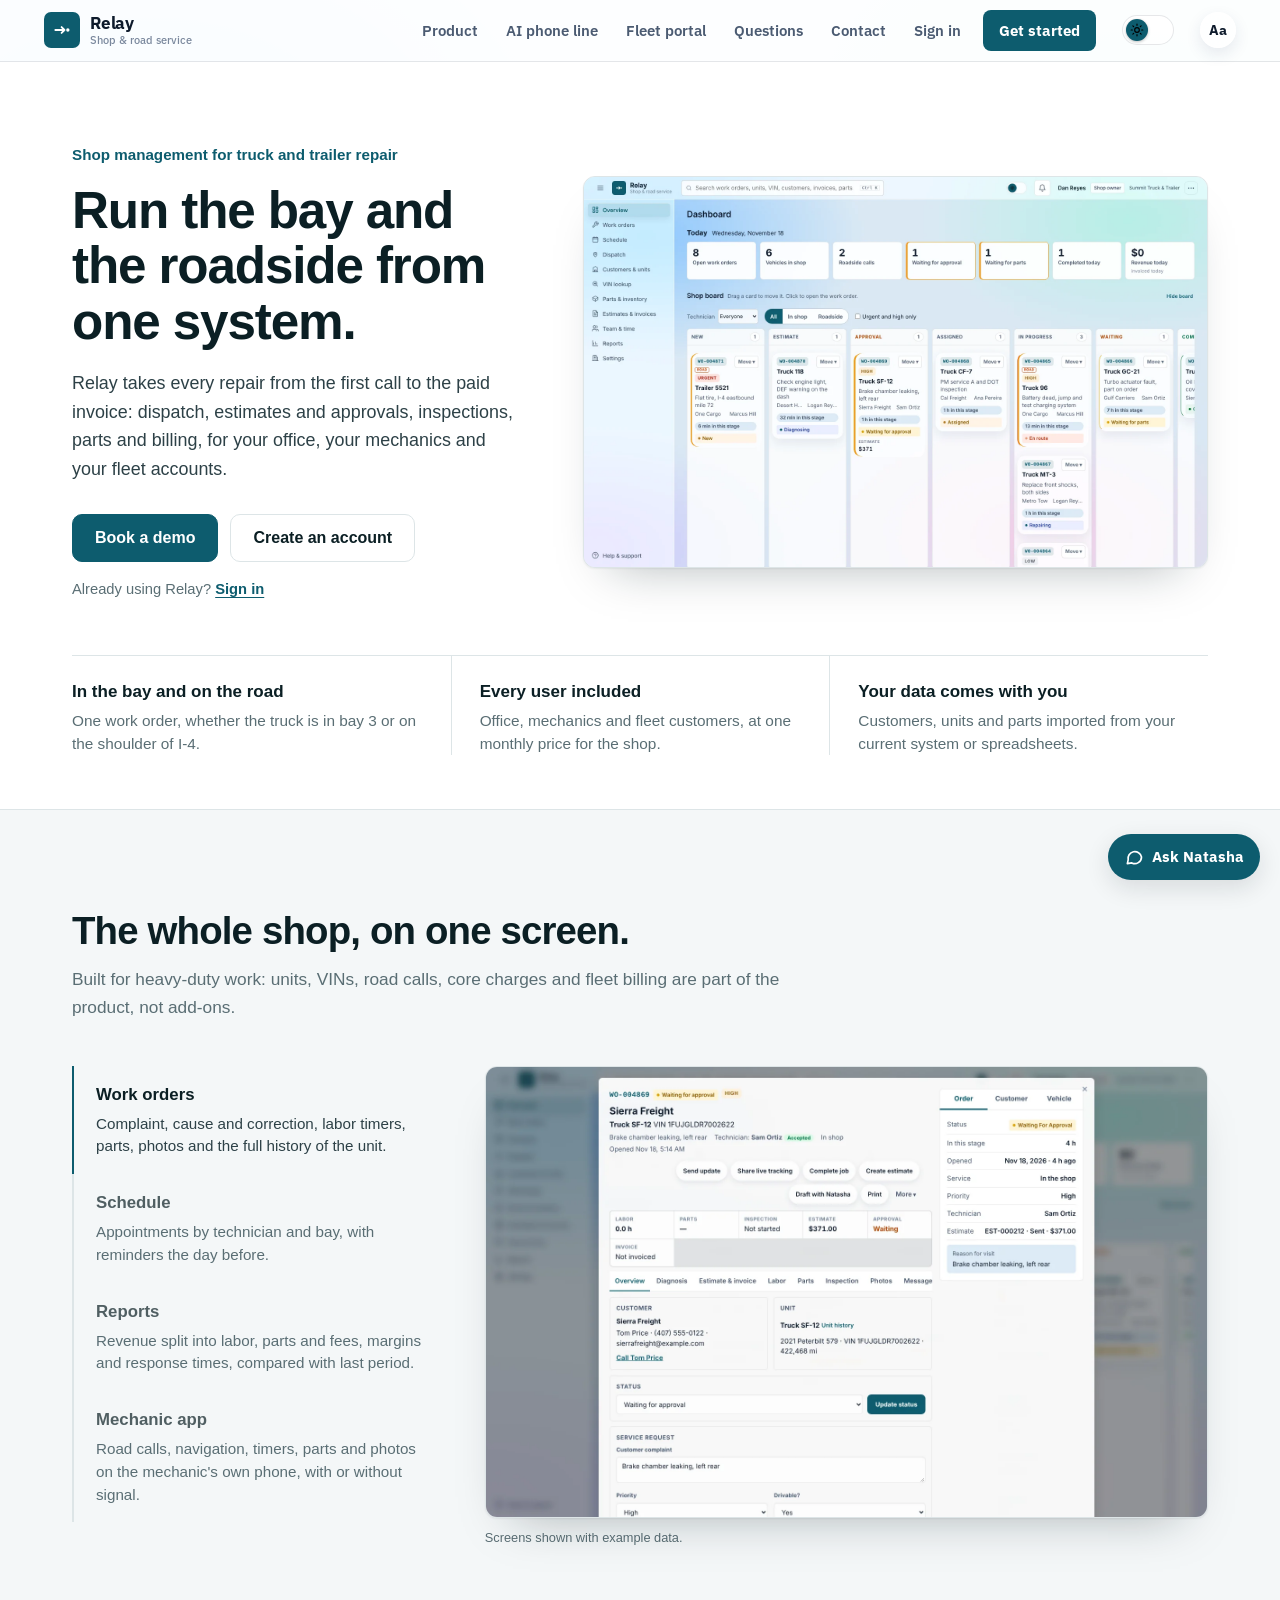
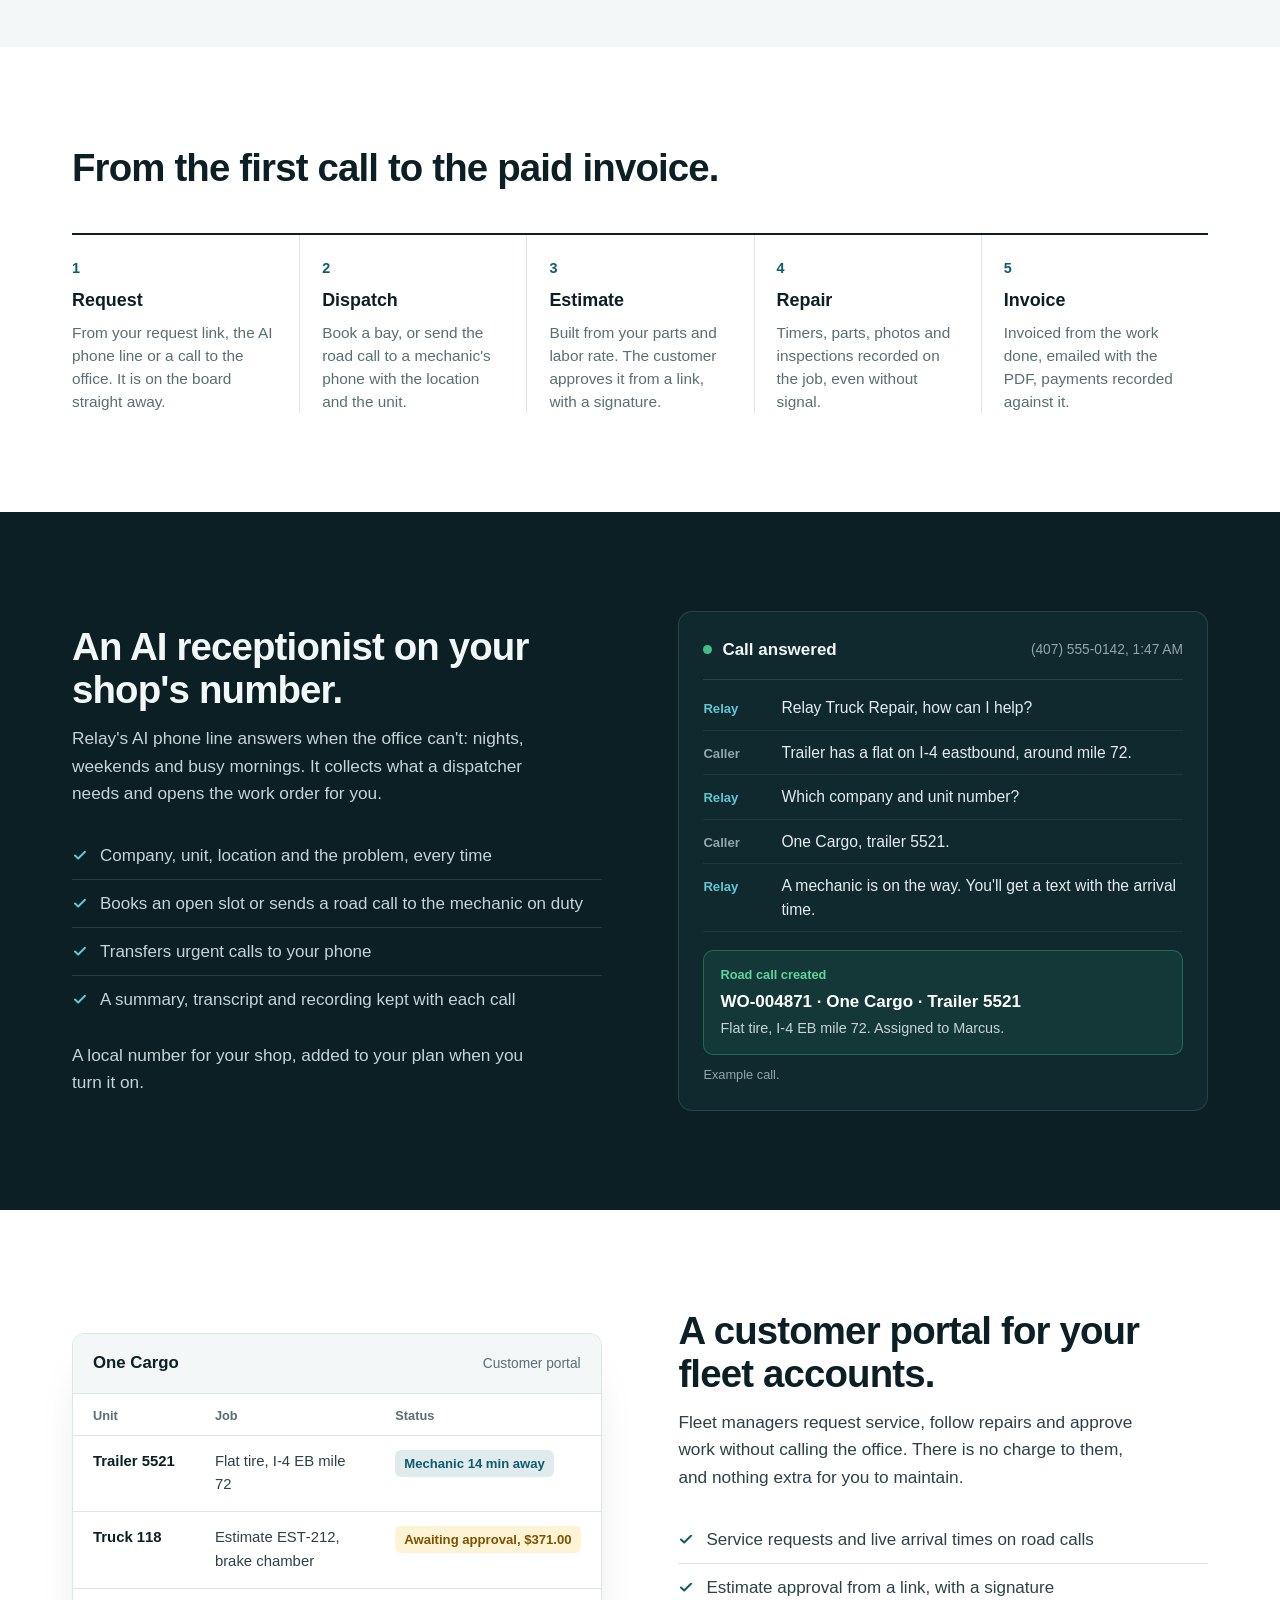
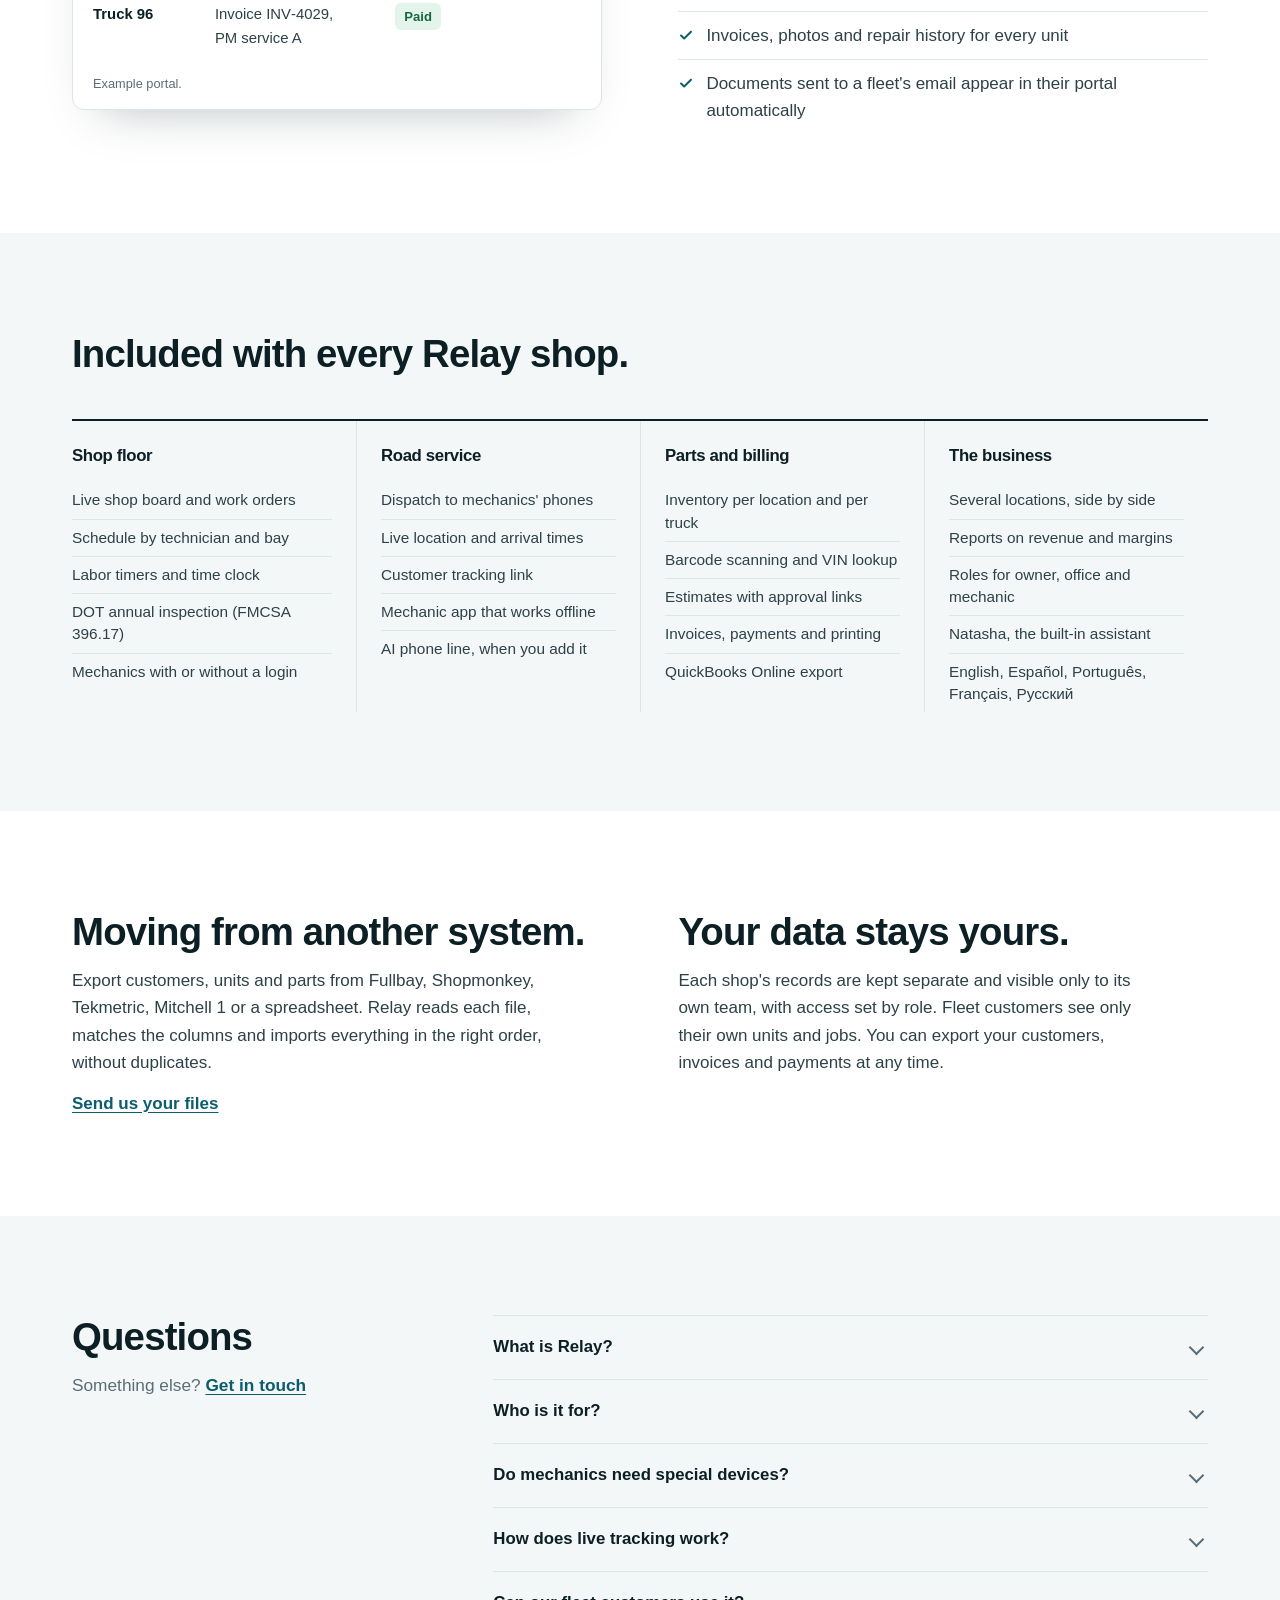
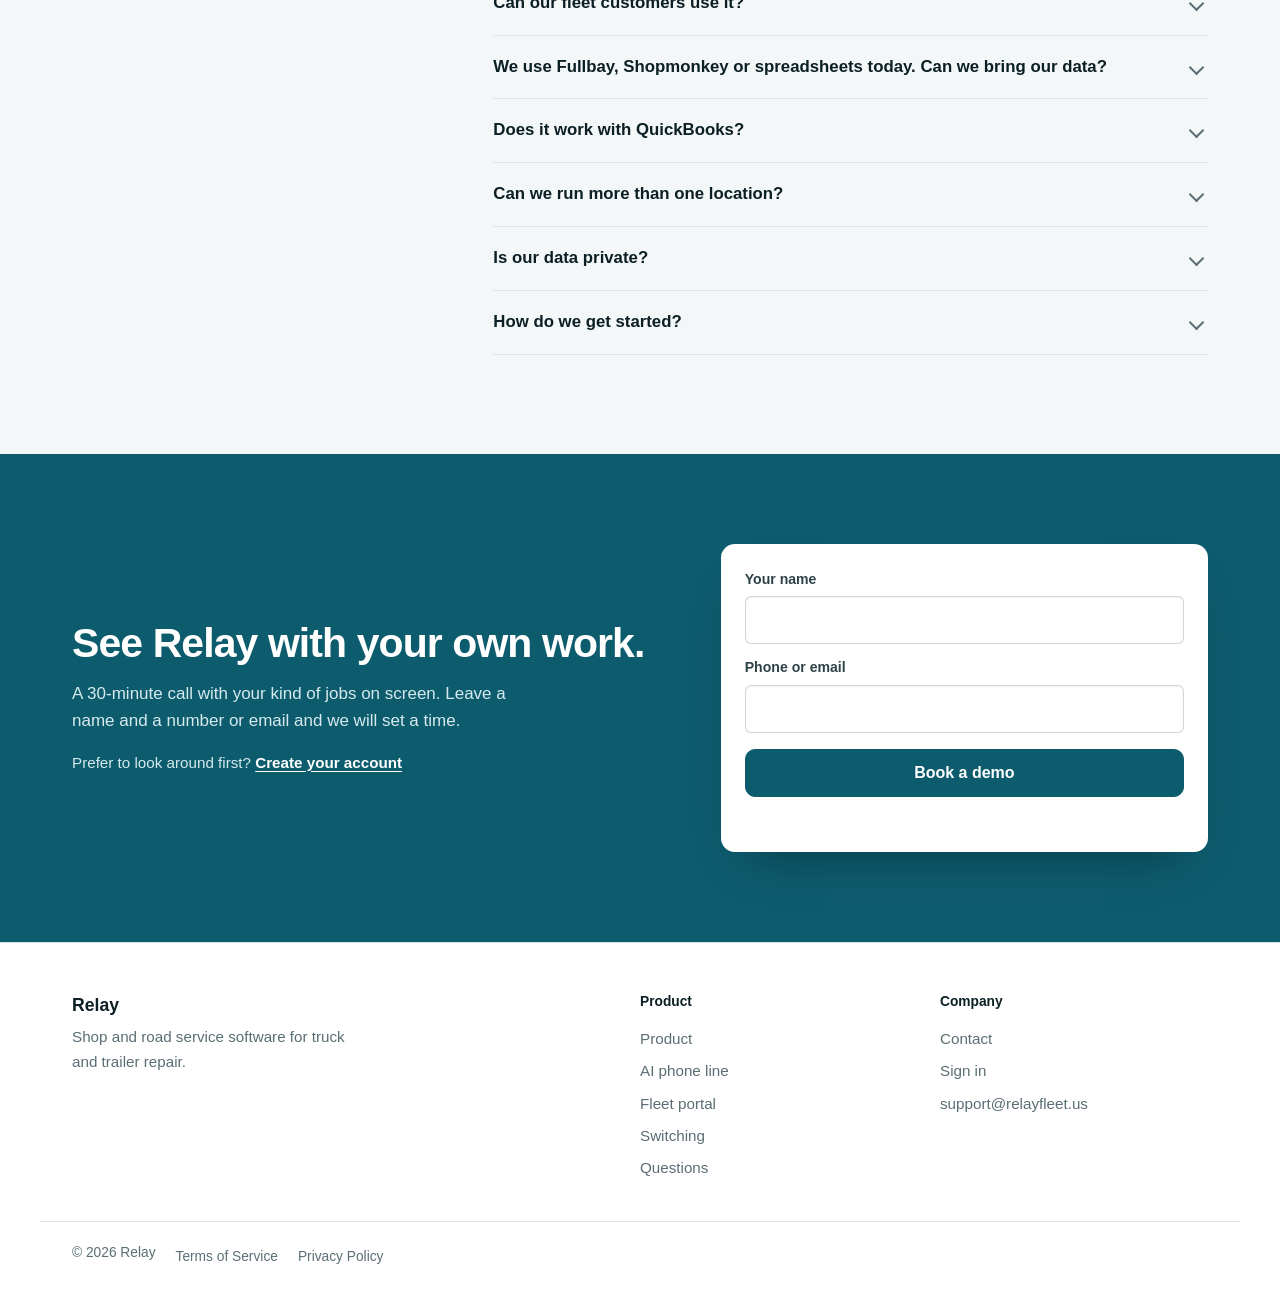
==== commit 7fee6932: "Add files via upload" ====
--- a/index.html
+++ b/index.html
@@ -17,6 +17,7 @@
 <link rel="stylesheet" href="admin-v3.css?v=088182b3db">
 <link rel="stylesheet" href="fmcsa.css?v=4ce216b70d">
 <link rel="stylesheet" href="glass.css?v=9a1209bb09">
+<link rel="stylesheet" href="site.css?v=bc0d6617f6">
 <style>
   @import url('https://fonts.googleapis.com/css2?family=Archivo:wdth,wght@100..125,500..800&family=IBM+Plex+Sans:wght@400;500;600;700&family=IBM+Plex+Mono:wght@400;500&display=swap');
 </style>
@@ -58,10 +59,10 @@
     </div>
     <nav class="public-nav pro-nav" id="publicNav" aria-label="Site">
       <button class="nav-link nav-home-hidden active" id="navHome" tabindex="-1" aria-hidden="true">Home</button>
-      <button class="nav-text nav-anchor" data-goto="lxFeatures">Features</button>
+      <button class="nav-text nav-anchor" data-goto="lxFeatures">Product</button>
       <button class="nav-text nav-anchor" data-goto="lxPhone">AI phone line</button>
-      <button class="nav-text nav-anchor" data-goto="lxFleets">Fleets</button>
-      <button class="nav-text nav-anchor" data-goto="lxFaq">FAQ</button>
+      <button class="nav-text nav-anchor" data-goto="lxFleets">Fleet portal</button>
+      <button class="nav-text nav-anchor" data-goto="lxFaq">Questions</button>
       <button class="nav-text nav-contact" id="navContact">Contact</button>
       <button class="nav-text" id="navSignin">Sign in</button>
       <button class="nav-cta" id="navStart">Get started</button>
@@ -130,149 +131,182 @@
 <main>
 
   <!-- ================= PUBLIC HOME ================= -->
-  <div id="homeView" class="lx nx">
-    <section class="nx-hero" aria-labelledby="nxH1">
-      <div class="nx-glow" id="nxGlow" aria-hidden="true"></div>
-      <div class="nx-hero-copy">
-        <h1 id="nxH1"><span class="nx-line">Your bay and</span> <span class="nx-line">your road calls.</span> <span class="nx-line nx-accent">One screen.</span></h1>
-        <p class="nx-lede">Work orders, dispatch, estimates and invoices for truck and trailer repair, in the shop and on the shoulder.</p>
-        <form class="nx-form" id="rfDemoForm" novalidate aria-label="Book a demo call">
-          <label class="nx-in"><span class="nx-sr">Your name</span><input id="rfName" autocomplete="name" maxlength="120" placeholder="Your name"></label>
-          <label class="nx-in"><span class="nx-sr">Phone or email</span><input id="rfContact" autocomplete="email" maxlength="200" placeholder="Phone or email"></label>
-          <button type="submit" class="nx-btn" id="rfDemoBtn">Book a demo</button>
+  <div id="homeView" class="rl">
+    <section class="rl-hero" aria-labelledby="rlH1">
+      <div class="rl-wrap rl-hero-in">
+        <div class="rl-hero-copy">
+          <p class="rl-kicker">Shop management for truck and trailer repair</p>
+          <h1 id="rlH1">Run the bay and the roadside from one system.</h1>
+          <p class="rl-lede">Relay takes every repair from the first call to the paid invoice: dispatch, estimates and approvals, inspections, parts and billing, for your office, your mechanics and your fleet accounts.</p>
+          <div class="rl-hero-cta">
+            <button type="button" class="rl-btn" data-nx-demo>Book a demo</button>
+            <button type="button" class="rl-btn rl-btn-2" id="landingSignup">Create an account</button>
+          </div>
+          <p class="rl-note">Already using Relay? <button type="button" class="rl-link" id="landingLogin">Sign in</button></p>
+        </div>
+        <figure class="rl-shot rl-hero-shot">
+          <div class="rl-frame"><img src="relay-board-v2.webp" alt="Relay's shop board: today's numbers and every work order by stage" width="1600" height="1000" fetchpriority="high"></div>
+        </figure>
+      </div>
+      <div class="rl-wrap">
+        <dl class="rl-facts">
+          <div><dt>In the bay and on the road</dt><dd>One work order, whether the truck is in bay 3 or on the shoulder of I‑4.</dd></div>
+          <div><dt>Every user included</dt><dd>Office, mechanics and fleet customers, at one monthly price for the shop.</dd></div>
+          <div><dt>Your data comes with you</dt><dd>Customers, units and parts imported from your current system or spreadsheets.</dd></div>
+        </dl>
+      </div>
+    </section>
+
+    <section class="rl-sec rl-product" id="lxFeatures" aria-labelledby="rlProductH">
+      <div class="rl-wrap">
+        <header class="rl-head">
+          <h2 id="rlProductH">The whole shop, on one screen.</h2>
+          <p>Built for heavy-duty work: units, VINs, road calls, core charges and fleet billing are part of the product, not add-ons.</p>
+        </header>
+        <div class="rl-tour">
+          <div class="rl-tour-list" role="tablist" aria-label="Relay screens">
+            <button type="button" role="tab" class="rl-tour-tab is-on" aria-selected="true" data-s="0"><b>Work orders</b><span>Complaint, cause and correction, labor timers, parts, photos and the full history of the unit.</span></button>
+            <button type="button" role="tab" class="rl-tour-tab" aria-selected="false" data-s="1"><b>Schedule</b><span>Appointments by technician and bay, with reminders the day before.</span></button>
+            <button type="button" role="tab" class="rl-tour-tab" aria-selected="false" data-s="2"><b>Reports</b><span>Revenue split into labor, parts and fees, margins and response times, compared with last period.</span></button>
+            <button type="button" role="tab" class="rl-tour-tab" aria-selected="false" data-s="3"><b>Mechanic app</b><span>Road calls, navigation, timers, parts and photos on the mechanic's own phone, with or without signal.</span></button>
+          </div>
+          <figure class="rl-shot rl-tour-shot">
+            <div class="rl-frame">
+              <img class="rl-tour-img is-on" data-s="0" src="relay-workorder-v2.webp" alt="A work order in Relay with its customer and vehicle details" width="1600" height="1000" loading="lazy">
+              <img class="rl-tour-img" data-s="1" src="relay-schedule-v2.webp" alt="Relay's Schedule: a week of appointments for a truck repair shop" width="1600" height="1000" loading="lazy">
+              <img class="rl-tour-img" data-s="2" src="relay-reports-v2.webp" alt="Relay's Reports: revenue, margins and times compared with the last period" width="1600" height="1000" loading="lazy">
+              <img class="rl-tour-img is-contain" data-s="3" src="relay-phone-v2.webp" alt="Relay on a mechanic's phone: today's road calls and jobs" width="780" height="1440" loading="lazy">
+            </div>
+            <figcaption>Screens shown with example data.</figcaption>
+          </figure>
+        </div>
+      </div>
+    </section>
+
+    <section class="rl-sec rl-flow" aria-labelledby="rlFlowH">
+      <div class="rl-wrap">
+        <header class="rl-head"><h2 id="rlFlowH">From the first call to the paid invoice.</h2></header>
+        <ol class="rl-steps">
+          <li><b>Request</b><span>From your request link, the AI phone line or a call to the office. It is on the board straight away.</span></li>
+          <li><b>Dispatch</b><span>Book a bay, or send the road call to a mechanic's phone with the location and the unit.</span></li>
+          <li><b>Estimate</b><span>Built from your parts and labor rate. The customer approves it from a link, with a signature.</span></li>
+          <li><b>Repair</b><span>Timers, parts, photos and inspections recorded on the job, even without signal.</span></li>
+          <li><b>Invoice</b><span>Invoiced from the work done, emailed with the PDF, payments recorded against it.</span></li>
+        </ol>
+      </div>
+    </section>
+
+    <section class="rl-sec rl-dark" id="lxPhone" aria-labelledby="rlPhoneH">
+      <div class="rl-wrap rl-split">
+        <div class="rl-split-copy">
+          <h2 id="rlPhoneH">An AI receptionist on your shop's number.</h2>
+          <p>Relay's AI phone line answers when the office can't: nights, weekends and busy mornings. It collects what a dispatcher needs and opens the work order for you.</p>
+          <ul class="rl-list">
+            <li><svg class="rl-tick" viewBox="0 0 16 16" aria-hidden="true"><path d="M3 8.5l3.2 3L13 4.8" fill="none" stroke="currentColor" stroke-width="2" stroke-linecap="round" stroke-linejoin="round"/></svg>Company, unit, location and the problem, every time</li>
+            <li><svg class="rl-tick" viewBox="0 0 16 16" aria-hidden="true"><path d="M3 8.5l3.2 3L13 4.8" fill="none" stroke="currentColor" stroke-width="2" stroke-linecap="round" stroke-linejoin="round"/></svg>Books an open slot or sends a road call to the mechanic on duty</li>
+            <li><svg class="rl-tick" viewBox="0 0 16 16" aria-hidden="true"><path d="M3 8.5l3.2 3L13 4.8" fill="none" stroke="currentColor" stroke-width="2" stroke-linecap="round" stroke-linejoin="round"/></svg>Transfers urgent calls to your phone</li>
+            <li><svg class="rl-tick" viewBox="0 0 16 16" aria-hidden="true"><path d="M3 8.5l3.2 3L13 4.8" fill="none" stroke="currentColor" stroke-width="2" stroke-linecap="round" stroke-linejoin="round"/></svg>A summary, transcript and recording kept with each call</li>
+          </ul>
+          <p class="rl-fine">A local number for your shop, added to your plan when you turn it on.</p>
+        </div>
+        <figure class="rl-call" aria-label="Example of a call answered by the AI phone line">
+          <div class="rl-call-head"><span class="rl-live" aria-hidden="true"></span><b>Call answered</b><span>(407) 555‑0142, 1:47 AM</span></div>
+          <dl class="rl-call-log">
+            <div><dt>Relay</dt><dd>Relay Truck Repair, how can I help?</dd></div>
+            <div><dt>Caller</dt><dd>Trailer has a flat on I‑4 eastbound, around mile 72.</dd></div>
+            <div><dt>Relay</dt><dd>Which company and unit number?</dd></div>
+            <div><dt>Caller</dt><dd>One Cargo, trailer 5521.</dd></div>
+            <div><dt>Relay</dt><dd>A mechanic is on the way. You'll get a text with the arrival time.</dd></div>
+          </dl>
+          <div class="rl-call-result"><span>Road call created</span><b>WO‑004871 · One Cargo · Trailer 5521</b><span>Flat tire, I‑4 EB mile 72. Assigned to Marcus.</span></div>
+          <figcaption>Example call.</figcaption>
+        </figure>
+      </div>
+    </section>
+
+    <section class="rl-sec" id="lxFleets" aria-labelledby="rlFleetH">
+      <div class="rl-wrap rl-split rl-split-rev">
+        <figure class="rl-portal" aria-label="Example of the fleet customer portal">
+          <div class="rl-portal-head"><b>One Cargo</b><span>Customer portal</span></div>
+          <table class="rl-portal-table">
+            <thead><tr><th>Unit</th><th>Job</th><th>Status</th></tr></thead>
+            <tbody>
+              <tr><td>Trailer 5521</td><td>Flat tire, I‑4 EB mile 72</td><td><span class="rl-tag is-live">Mechanic 14 min away</span></td></tr>
+              <tr><td>Truck 118</td><td>Estimate EST‑212, brake chamber</td><td><span class="rl-tag is-wait">Awaiting approval, $371.00</span></td></tr>
+              <tr><td>Truck 96</td><td>Invoice INV‑4029, PM service A</td><td><span class="rl-tag is-ok">Paid</span></td></tr>
+            </tbody>
+          </table>
+          <figcaption>Example portal.</figcaption>
+        </figure>
+        <div class="rl-split-copy">
+          <h2 id="rlFleetH">A customer portal for your fleet accounts.</h2>
+          <p>Fleet managers request service, follow repairs and approve work without calling the office. There is no charge to them, and nothing extra for you to maintain.</p>
+          <ul class="rl-list">
+            <li><svg class="rl-tick" viewBox="0 0 16 16" aria-hidden="true"><path d="M3 8.5l3.2 3L13 4.8" fill="none" stroke="currentColor" stroke-width="2" stroke-linecap="round" stroke-linejoin="round"/></svg>Service requests and live arrival times on road calls</li>
+            <li><svg class="rl-tick" viewBox="0 0 16 16" aria-hidden="true"><path d="M3 8.5l3.2 3L13 4.8" fill="none" stroke="currentColor" stroke-width="2" stroke-linecap="round" stroke-linejoin="round"/></svg>Estimate approval from a link, with a signature</li>
+            <li><svg class="rl-tick" viewBox="0 0 16 16" aria-hidden="true"><path d="M3 8.5l3.2 3L13 4.8" fill="none" stroke="currentColor" stroke-width="2" stroke-linecap="round" stroke-linejoin="round"/></svg>Invoices, photos and repair history for every unit</li>
+            <li><svg class="rl-tick" viewBox="0 0 16 16" aria-hidden="true"><path d="M3 8.5l3.2 3L13 4.8" fill="none" stroke="currentColor" stroke-width="2" stroke-linecap="round" stroke-linejoin="round"/></svg>Documents sent to a fleet's email appear in their portal automatically</li>
+          </ul>
+        </div>
+      </div>
+    </section>
+
+    <section class="rl-sec rl-mist" aria-labelledby="rlAllH">
+      <div class="rl-wrap">
+        <header class="rl-head"><h2 id="rlAllH">Included with every Relay shop.</h2></header>
+        <div class="rl-spec">
+          <div><h3>Shop floor</h3><ul><li>Live shop board and work orders</li><li>Schedule by technician and bay</li><li>Labor timers and time clock</li><li>DOT annual inspection (FMCSA 396.17)</li><li>Mechanics with or without a login</li></ul></div>
+          <div><h3>Road service</h3><ul><li>Dispatch to mechanics' phones</li><li>Live location and arrival times</li><li>Customer tracking link</li><li>Mechanic app that works offline</li><li>AI phone line, when you add it</li></ul></div>
+          <div><h3>Parts and billing</h3><ul><li>Inventory per location and per truck</li><li>Barcode scanning and VIN lookup</li><li>Estimates with approval links</li><li>Invoices, payments and printing</li><li>QuickBooks Online export</li></ul></div>
+          <div><h3>The business</h3><ul><li>Several locations, side by side</li><li>Reports on revenue and margins</li><li>Roles for owner, office and mechanic</li><li>Natasha, the built-in assistant</li><li>English, Español, Português, Français, Русский</li></ul></div>
+        </div>
+      </div>
+    </section>
+
+    <section class="rl-sec" id="lxSwitch" aria-labelledby="rlSwitchH">
+      <div class="rl-wrap rl-two">
+        <div>
+          <h2 id="rlSwitchH">Moving from another system.</h2>
+          <p>Export customers, units and parts from Fullbay, Shopmonkey, Tekmetric, Mitchell 1 or a spreadsheet. Relay reads each file, matches the columns and imports everything in the right order, without duplicates.</p>
+          <button type="button" class="rl-link" data-contact>Send us your files</button>
+        </div>
+        <div>
+          <h2 id="rlTrustH">Your data stays yours.</h2>
+          <p>Each shop's records are kept separate and visible only to its own team, with access set by role. Fleet customers see only their own units and jobs. You can export your customers, invoices and payments at any time.</p>
+        </div>
+      </div>
+    </section>
+
+    <section class="rl-sec rl-mist" id="lxFaq" aria-labelledby="rlFaqH">
+      <div class="rl-wrap rl-faq">
+        <header class="rl-head"><h2 id="rlFaqH">Questions</h2><p>Something else? <button type="button" class="rl-link" id="faqContact">Get in touch</button></p></header>
+        <div class="rl-faq-list"><details class="rl-faq-item"><summary>What is Relay?</summary><p>Relay is shop and road service software for truck and trailer repair. Every repair lives on one work order — from the call or request, through dispatch, the mechanic on site, the estimate and the customer's approval, to the invoice and payment — and your office, your mechanics and your fleet customers all see the same job, live.</p></details><details class="rl-faq-item"><summary>Who is it for?</summary><p>Truck and trailer repair shops, mobile mechanics and roadside service businesses — from a two-mechanic shop with no dispatcher to companies running several locations.</p></details><details class="rl-faq-item"><summary>Do mechanics need special devices?</summary><p>No. Mechanics use Relay on their own phones (iPhone or Android). They accept road calls, navigate, run timers, add parts and photos, and can use voice commands. Relay can be installed on the home screen like an app — no app store needed.</p></details><details class="rl-faq-item"><summary>How does live tracking work?</summary><p>When a mechanic is on a road call and sharing location, the office sees them on the dispatch map and the fleet customer sees the ETA. Mechanics control when they share, and location is only visible to their own shop and the customer on that job. Phones pause location while an app is closed or the screen is locked, so the ETA updates while Relay is open on the mechanic's phone.</p></details><details class="rl-faq-item"><summary>Can our fleet customers use it?</summary><p>Yes. Fleet customers get their own portal: they request service, follow the mechanic's ETA, approve estimates, see photos and invoices, and look up every unit's repair history.</p></details><details class="rl-faq-item"><summary>We use Fullbay, Shopmonkey or spreadsheets today. Can we bring our data?</summary><p>Yes. Export your customers, vehicles and parts as CSV or Excel files and add them all at once — Relay recognises each file, matches the columns, and imports everything in the right order. Nothing is duplicated.</p></details><details class="rl-faq-item"><summary>Does it work with QuickBooks?</summary><p>Relay exports your customers, invoices, payments, products and vendors in the format QuickBooks Online imports.</p></details><details class="rl-faq-item"><summary>Can we run more than one location?</summary><p>Yes. Each location keeps its own customers, work orders, invoices, stock and mechanics, with its own name and details on its documents. The owner switches between them in a tap and compares them side by side in Reports.</p></details><details class="rl-faq-item"><summary>Is our data private?</summary><p>Each shop's data is kept separate and is only visible to that shop's team, with access by role (owner, office staff, mechanic) — and to fleet customers only for their own vehicles and jobs.</p></details><details class="rl-faq-item"><summary>How do we get started?</summary><p>Book a demo call and we will walk you through Relay with your own kind of work. Or set up your company yourself in a few minutes, invite your mechanics with your shop code, and add or import your customers.</p></details></div>
+      </div>
+    </section>
+
+    <section class="rl-close" id="nxClose" aria-labelledby="nxCloseH">
+      <div class="rl-wrap rl-close-in">
+        <div>
+          <h2 id="nxCloseH">See Relay with your own work.</h2>
+          <p>A 30-minute call with your kind of jobs on screen. Leave a name and a number or email and we will set a time.</p>
+          <p class="rl-close-alt">Prefer to look around first? <button type="button" class="rl-link" id="landingSignup2">Create your account</button></p>
+        </div>
+        <form class="rl-form" id="rfDemoForm" novalidate aria-label="Book a demo call">
+          <label><span>Your name</span><input id="rfName" autocomplete="name" maxlength="120"></label>
+          <label><span>Phone or email</span><input id="rfContact" autocomplete="email" maxlength="200"></label>
+          <button type="submit" class="rl-btn" id="rfDemoBtn">Book a demo</button>
+          <p class="rl-msg" id="rfDemoMsg" role="status" aria-live="polite"></p>
         </form>
-        <p class="nx-msg" id="rfDemoMsg" role="status" aria-live="polite"></p>
-        <p class="nx-note">We call you back to set a time. Already with Relay? <button type="button" class="nx-link" id="landingLogin">Sign in</button>, or <button type="button" class="nx-link" id="landingSignup">create an account</button>.</p>
-      </div>
-      <div class="nx-stage" id="nxStage">
-        <div class="nx-browser"><div class="nx-bar"><i></i><i></i><i></i></div><div class="nx-screens" id="nxScreens"><img class="nx-screen is-on" data-s="0" src="relay-board.webp" alt="Relay's shop board: today's numbers and every work order by stage" width="1600" height="1000"><img class="nx-screen" data-s="1" src="relay-workorders.webp" alt="Relay's work orders list: every job with its customer, unit, technician and status" width="1600" height="1000" loading="lazy"><img class="nx-screen" data-s="2" src="relay-workorder.webp" alt="A work order in Relay, with its order, customer and vehicle details on the side" width="1600" height="1000" loading="lazy"><img class="nx-screen" data-s="3" src="relay-schedule.webp" alt="Relay's Schedule: a week of appointments for a truck repair shop" width="1600" height="1000" loading="lazy"><img class="nx-screen" data-s="4" src="relay-reports.webp" alt="Relay's Reports: revenue, margins and times compared with the last period" width="1600" height="1000" loading="lazy"></div></div>
-        <div class="nx-tabs" role="tablist" aria-label="See Relay's screens"><button type="button" role="tab" class="nx-tab is-on" data-s="0" aria-selected="true">Board</button><button type="button" role="tab" class="nx-tab" data-s="1" aria-selected="false">Work orders</button><button type="button" role="tab" class="nx-tab" data-s="2" aria-selected="false">Work order</button><button type="button" role="tab" class="nx-tab" data-s="3" aria-selected="false">Schedule</button><button type="button" role="tab" class="nx-tab" data-s="4" aria-selected="false">Reports</button></div>
-        <div class="nx-phone"><img src="relay-phone.webp" alt="The same day's appointments in Relay on a phone" width="780" height="1440"></div>
       </div>
     </section>
 
-    <section class="nx-story" id="nxStory" aria-labelledby="nxStoryH">
-      <div class="nx-story-pin">
-        <div class="nx-story-copy">
-          <h2 id="nxStoryH">One job, start to finish.</h2>
-          <ol class="nx-steps"><li class="nx-step" data-i="0"><b>A call comes in</b><span>From your request link or a phone call. It is on the board straight away.</span></li><li class="nx-step" data-i="1"><b>Booked or dispatched</b><span>A slot on the Schedule, or a road call sent to a mechanic’s phone.</span></li><li class="nx-step" data-i="2"><b>Approved from a link</b><span>The customer approves the estimate on their phone. The job moves on by itself.</span></li><li class="nx-step" data-i="3"><b>Paid</b><span>The estimate becomes the invoice. Payments show up the moment they arrive.</span></li><li class="nx-step" data-i="4"><b>The month, in numbers</b><span>Revenue split into labor, parts and fees, compared with last period.</span></li></ol>
-          <div class="nx-progress" aria-hidden="true"><i id="nxBar"></i></div>
-        </div>
-        <div class="nx-story-stage" aria-live="off">
-          <figure class="nx-panel" data-i="0"><div class="nx-browser"><div class="nx-bar"><i></i><i></i><i></i></div><img src="relay-board.webp" alt="" width="1600" height="1000"></div><div class="nx-toast">New road call: I-4, mile 72</div></figure>
-          <figure class="nx-panel" data-i="1"><div class="nx-browser"><div class="nx-bar"><i></i><i></i><i></i></div><img src="relay-schedule.webp" alt="" width="1220" height="860"></div></figure>
-          <figure class="nx-panel" data-i="2"><div class="nx-card"><span class="nx-card-k">Estimate EST-12</span><b data-count="371">$371.00</b><span class="nx-ok"><svg viewBox="0 0 16 16" aria-hidden="true"><path d="M3 8.5l3.2 3L13 4.8" fill="none" stroke="currentColor" stroke-width="2" stroke-linecap="round" stroke-linejoin="round"/></svg>Approved by Ana Ruiz</span><span class="nx-card-s">Brake chamber, labor 1.5 h, service call</span></div><div class="nx-toast">Estimate EST-12 approved by Ana</div></figure>
-          <figure class="nx-panel" data-i="3"><div class="nx-card"><span class="nx-card-k">Invoice INV-4029</span><b data-count="371">$371.00</b><span class="nx-ok"><svg viewBox="0 0 16 16" aria-hidden="true"><path d="M3 8.5l3.2 3L13 4.8" fill="none" stroke="currentColor" stroke-width="2" stroke-linecap="round" stroke-linejoin="round"/></svg>Paid</span><span class="nx-card-s">Review request sent to the customer</span></div><div class="nx-toast">Payment received: $371.00</div></figure>
-          <figure class="nx-panel" data-i="4"><div class="nx-browser"><div class="nx-bar"><i></i><i></i><i></i></div><img src="relay-reports.webp" alt="" width="1240" height="900"></div></figure>
-          <p class="nx-caption">Relay screens with example data.</p>
-        </div>
-      </div>
-    </section>
-
-    <section class="nx-feature nx-voice" id="lxPhone" aria-labelledby="nxVoiceH">
-      <div class="nx-wrap nx-feature-in">
-        <div class="nx-feature-copy" data-reveal>
-          <h2 id="nxVoiceH">The phone gets answered, even at 2 a.m.</h2>
-          <p class="nx-feature-lede">Relay's AI phone line picks up when nobody in the office can. It asks what a dispatcher would ask, then puts the job on your board.</p>
-          <ul class="nx-ticks">
-            <li><svg viewBox="0 0 16 16" aria-hidden="true"><path d="M3 8.5l3.2 3L13 4.8" fill="none" stroke="currentColor" stroke-width="2" stroke-linecap="round" stroke-linejoin="round"/></svg>Takes the company, the unit, where it is and what is wrong</li>
-            <li><svg viewBox="0 0 16 16" aria-hidden="true"><path d="M3 8.5l3.2 3L13 4.8" fill="none" stroke="currentColor" stroke-width="2" stroke-linecap="round" stroke-linejoin="round"/></svg>Books an open slot, or sends a road call to the mechanic on duty</li>
-            <li><svg viewBox="0 0 16 16" aria-hidden="true"><path d="M3 8.5l3.2 3L13 4.8" fill="none" stroke="currentColor" stroke-width="2" stroke-linecap="round" stroke-linejoin="round"/></svg>Puts urgent calls straight through to your phone</li>
-            <li><svg viewBox="0 0 16 16" aria-hidden="true"><path d="M3 8.5l3.2 3L13 4.8" fill="none" stroke="currentColor" stroke-width="2" stroke-linecap="round" stroke-linejoin="round"/></svg>Every call kept with a summary, a transcript and the recording</li>
-          </ul>
-          <p class="nx-small">Your own local number. Added to your Relay plan when you want it.</p>
-        </div>
-        <figure class="nx-call" data-reveal style="--d:120ms" aria-label="Example of a call answered by Relay's AI phone line">
-          <div class="nx-call-head"><span class="nx-call-dot" aria-hidden="true"></span><b>Incoming call</b><span>(407) 555‑0142 · 1:47 AM</span></div>
-          <ol class="nx-call-lines">
-            <li class="ai">Relay Truck Repair, how can I help?</li>
-            <li class="them">Trailer's got a flat on I‑4 eastbound, around mile 72.</li>
-            <li class="ai">Got it. Which company and unit number?</li>
-            <li class="them">One Cargo, trailer 5521.</li>
-            <li class="ai">A mechanic is on the way. You'll get a text with the ETA.</li>
-          </ol>
-          <div class="nx-call-out"><span>Road call created</span><b>WO‑004871 · One Cargo · Trailer 5521</b><span>Flat tire, I‑4 EB mile 72 · sent to Marcus</span></div>
-          <figcaption class="nx-caption">Example call with example data.</figcaption>
-        </figure>
-      </div>
-    </section>
-
-    <section class="nx-feature nx-fleet" id="lxFleets" aria-labelledby="nxFleetH">
-      <div class="nx-wrap nx-feature-in">
-        <figure class="nx-portal" data-reveal aria-label="Example of the fleet portal">
-          <div class="nx-portal-head"><b>One Cargo</b><span>Fleet portal</span></div>
-          <div class="nx-portal-row"><div><b>Trailer 5521</b><span>Flat tire · I‑4 EB mile 72</span></div><span class="nx-pill on">Mechanic 14 min away</span></div>
-          <div class="nx-portal-row"><div><b>Truck 118</b><span>Estimate EST‑212 · brake chamber, 1.5 h labor</span></div><span class="nx-pill wait">$371.00 · approve</span></div>
-          <div class="nx-portal-row"><div><b>Truck 96</b><span>Invoice INV‑4029 · PM service A</span></div><span class="nx-pill ok">Paid</span></div>
-          <figcaption class="nx-caption">Example portal with example data.</figcaption>
-        </figure>
-        <div class="nx-feature-copy" data-reveal style="--d:120ms">
-          <h2 id="nxFleetH">Your fleet customers see what you see.</h2>
-          <p class="nx-feature-lede">Fewer "where is my truck" calls. Fleets get their own portal, free, and it fills in on its own.</p>
-          <ul class="nx-ticks">
-            <li><svg viewBox="0 0 16 16" aria-hidden="true"><path d="M3 8.5l3.2 3L13 4.8" fill="none" stroke="currentColor" stroke-width="2" stroke-linecap="round" stroke-linejoin="round"/></svg>They request service and follow the mechanic's ETA</li>
-            <li><svg viewBox="0 0 16 16" aria-hidden="true"><path d="M3 8.5l3.2 3L13 4.8" fill="none" stroke="currentColor" stroke-width="2" stroke-linecap="round" stroke-linejoin="round"/></svg>They approve estimates from a link, with a signature</li>
-            <li><svg viewBox="0 0 16 16" aria-hidden="true"><path d="M3 8.5l3.2 3L13 4.8" fill="none" stroke="currentColor" stroke-width="2" stroke-linecap="round" stroke-linejoin="round"/></svg>Invoices, photos and every unit's repair history in one place</li>
-            <li><svg viewBox="0 0 16 16" aria-hidden="true"><path d="M3 8.5l3.2 3L13 4.8" fill="none" stroke="currentColor" stroke-width="2" stroke-linecap="round" stroke-linejoin="round"/></svg>Type a fleet's email on a work order or invoice and it lands in their account</li>
-          </ul>
-        </div>
-      </div>
-    </section>
-
-    <section class="nx-sides" id="lxFeatures" aria-labelledby="nxSidesH">
-      <div class="nx-wrap">
-        <h2 id="nxSidesH" data-reveal>Built for both sides of the job.</h2>
-        <div class="nx-cols">
-          <div class="nx-col" data-reveal style="--d:80ms"><h3>On the road</h3><ul><li data-reveal style="--d:0ms"><svg viewBox="0 0 16 16" aria-hidden="true"><path d="M3 8.5l3.2 3L13 4.8" fill="none" stroke="currentColor" stroke-width="2" stroke-linecap="round" stroke-linejoin="round"/></svg>Road calls sent to the mechanic’s phone</li><li data-reveal style="--d:70ms"><svg viewBox="0 0 16 16" aria-hidden="true"><path d="M3 8.5l3.2 3L13 4.8" fill="none" stroke="currentColor" stroke-width="2" stroke-linecap="round" stroke-linejoin="round"/></svg>Live position and arrival time for the office and the customer</li><li data-reveal style="--d:140ms"><svg viewBox="0 0 16 16" aria-hidden="true"><path d="M3 8.5l3.2 3L13 4.8" fill="none" stroke="currentColor" stroke-width="2" stroke-linecap="round" stroke-linejoin="round"/></svg>The mechanic app keeps working without signal</li><li data-reveal style="--d:210ms"><svg viewBox="0 0 16 16" aria-hidden="true"><path d="M3 8.5l3.2 3L13 4.8" fill="none" stroke="currentColor" stroke-width="2" stroke-linecap="round" stroke-linejoin="round"/></svg>Timers, photos and parts used, on the job</li><li data-reveal style="--d:280ms"><svg viewBox="0 0 16 16" aria-hidden="true"><path d="M3 8.5l3.2 3L13 4.8" fill="none" stroke="currentColor" stroke-width="2" stroke-linecap="round" stroke-linejoin="round"/></svg>Ask Natasha, the assistant, by voice</li></ul></div>
-          <div class="nx-col" data-reveal style="--d:160ms"><h3>In the bay</h3><ul><li data-reveal style="--d:0ms"><svg viewBox="0 0 16 16" aria-hidden="true"><path d="M3 8.5l3.2 3L13 4.8" fill="none" stroke="currentColor" stroke-width="2" stroke-linecap="round" stroke-linejoin="round"/></svg>A live board: every job, its stage and how long it has waited</li><li data-reveal style="--d:70ms"><svg viewBox="0 0 16 16" aria-hidden="true"><path d="M3 8.5l3.2 3L13 4.8" fill="none" stroke="currentColor" stroke-width="2" stroke-linecap="round" stroke-linejoin="round"/></svg>Schedule with reminders the day before</li><li data-reveal style="--d:140ms"><svg viewBox="0 0 16 16" aria-hidden="true"><path d="M3 8.5l3.2 3L13 4.8" fill="none" stroke="currentColor" stroke-width="2" stroke-linecap="round" stroke-linejoin="round"/></svg>Estimates approved by link, then invoiced</li><li data-reveal style="--d:210ms"><svg viewBox="0 0 16 16" aria-hidden="true"><path d="M3 8.5l3.2 3L13 4.8" fill="none" stroke="currentColor" stroke-width="2" stroke-linecap="round" stroke-linejoin="round"/></svg>Parts and stock for each location</li><li data-reveal style="--d:280ms"><svg viewBox="0 0 16 16" aria-hidden="true"><path d="M3 8.5l3.2 3L13 4.8" fill="none" stroke="currentColor" stroke-width="2" stroke-linecap="round" stroke-linejoin="round"/></svg>Reports by location, or all together</li></ul></div>
-        </div>
-      </div>
-    </section>
-
-    <section class="nx-also" id="lxMore" aria-labelledby="nxMoreH">
-      <div class="nx-wrap">
-        <h2 id="nxMoreH" data-reveal>Also in every Relay shop.</h2>
-        <dl class="nx-also-grid" data-reveal style="--d:80ms">
-          <div><dt>Natasha, the assistant</dt><dd>Drafts the estimate from the complaint and diagnosis, with your parts and your labor rate. Answers "what's open today?" in plain words.</dd></div>
-          <div><dt>Inspections</dt><dd>DOT annual inspection (FMCSA 396.17) one section at a time on a phone, printed in the familiar paper layout.</dd></div>
-          <div><dt>Parts and stock</dt><dd>Search by name, number or brand, scan barcodes, track stock per location and on each truck.</dd></div>
-          <div><dt>VIN lookup</dt><dd>Year, make, model and engine from the VIN, saved to the unit.</dd></div>
-          <div><dt>Mechanics, your way</dt><dd>Mobile mechanics use the app. Shop mechanics can be on work orders without a login.</dd></div>
-          <div><dt>More than one location</dt><dd>Each location with its own name, logo, rates, customers and stock. Compare them side by side.</dd></div>
-          <div><dt>Your language</dt><dd>English, Español, Português, Français and Русский, chosen by each person.</dd></div>
-          <div><dt>Works with no signal</dt><dd>The mechanic app keeps working in a dead zone and catches up when it's back.</dd></div>
-          <div><dt>QuickBooks</dt><dd>Customers, invoices, payments and vendors exported in the format QuickBooks Online imports.</dd></div>
-        </dl>
-      </div>
-    </section>
-
-    <section class="nx-switch" id="lxSwitch" aria-labelledby="nxSwitchH">
-      <div class="nx-wrap nx-switch-in" data-reveal>
-        <h2 id="nxSwitchH">Switching is the easy part.</h2>
-        <p>Bring your customers, units and parts from Fullbay, Shopmonkey, Tekmetric, Mitchell 1 or spreadsheets. Relay recognises each file and brings everything over in the right order.</p>
-        <button type="button" class="nx-link" data-contact>Send us your files</button>
-      </div>
-    </section>
-
-    <section class="nx-faq" id="lxFaq" aria-labelledby="nxFaqH">
-      <div class="nx-wrap">
-        <h2 id="nxFaqH" data-reveal>Questions shops ask</h2>
-        <div class="nx-faq-list" data-reveal style="--d:80ms"><details class="nx-faq-item"><summary>What is Relay?</summary><p>Relay is shop and road service software for truck and trailer repair. Every repair lives on one work order — from the call or request, through dispatch, the mechanic on site, the estimate and the customer's approval, to the invoice and payment — and your office, your mechanics and your fleet customers all see the same job, live.</p></details><details class="nx-faq-item"><summary>Who is it for?</summary><p>Truck and trailer repair shops, mobile mechanics and roadside service businesses — from a two-mechanic shop with no dispatcher to companies running several locations.</p></details><details class="nx-faq-item"><summary>Do mechanics need special devices?</summary><p>No. Mechanics use Relay on their own phones (iPhone or Android). They accept road calls, navigate, run timers, add parts and photos, and can use voice commands. Relay can be installed on the home screen like an app — no app store needed.</p></details><details class="nx-faq-item"><summary>How does live tracking work?</summary><p>When a mechanic is on a road call and sharing location, the office sees them on the dispatch map and the fleet customer sees the ETA. Mechanics control when they share, and location is only visible to their own shop and the customer on that job. Phones pause location while an app is closed or the screen is locked, so the ETA updates while Relay is open on the mechanic's phone.</p></details><details class="nx-faq-item"><summary>Can our fleet customers use it?</summary><p>Yes. Fleet customers get their own portal: they request service, follow the mechanic's ETA, approve estimates, see photos and invoices, and look up every unit's repair history.</p></details><details class="nx-faq-item"><summary>We use Fullbay, Shopmonkey or spreadsheets today. Can we bring our data?</summary><p>Yes. Export your customers, vehicles and parts as CSV or Excel files and add them all at once — Relay recognises each file, matches the columns, and imports everything in the right order. Nothing is duplicated.</p></details><details class="nx-faq-item"><summary>Does it work with QuickBooks?</summary><p>Relay exports your customers, invoices, payments, products and vendors in the format QuickBooks Online imports.</p></details><details class="nx-faq-item"><summary>Can we run more than one location?</summary><p>Yes. Each location keeps its own customers, work orders, invoices, stock and mechanics, with its own name and details on its documents. The owner switches between them in a tap and compares them side by side in Reports.</p></details><details class="nx-faq-item"><summary>Is our data private?</summary><p>Each shop's data is kept separate and is only visible to that shop's team, with access by role (owner, office staff, mechanic) — and to fleet customers only for their own vehicles and jobs.</p></details><details class="nx-faq-item"><summary>How do we get started?</summary><p>Book a demo call and we will walk you through Relay with your own kind of work. Or set up your company yourself in a few minutes, invite your mechanics with your shop code, and add or import your customers.</p></details></div>
-        <p class="nx-more">Something else? <button type="button" class="nx-link" id="faqContact">Get in touch</button></p>
-      </div>
-    </section>
-
-    <section class="nx-close" id="nxClose" aria-labelledby="nxCloseH">
-      <div class="nx-wrap">
-        <h2 id="nxCloseH" class="nx-fill">See your own work in Relay.</h2>
-        <div class="nx-close-actions"><button type="button" class="nx-btn" data-nx-demo>Book a demo call</button><button type="button" class="nx-link" id="landingSignup2">Or create your account</button></div>
-        <p class="nx-price-note">One monthly price for your shop. Every user included: office, mechanics and fleet customers.</p>
-      </div>
-    </section>
-    <footer class="lx-footer"><p class="meta footer-legal"><a href="/terms.html">Terms of Service</a> · <a href="/privacy.html">Privacy Policy</a></p>
-      <div class="lx-foot-brand"><b>Relay</b><span>Shop &amp; road service — the shop system that also runs the road.</span></div>
-      <div><h4>Product</h4><button data-goto="lxFeatures">Features</button><button data-goto="lxPhone">AI phone line</button><button data-goto="lxFleets">Fleet portal</button><button data-goto="lxSwitch">Switching</button><button data-goto="lxFaq">FAQ</button></div>
-      <div><h4>Company</h4><button data-contact>Contact</button><button data-signin>Sign in</button><a href="mailto:support@relayfleet.us">support@relayfleet.us</a></div>
+    <footer class="rl-footer">
+      <div class="rl-wrap rl-foot-in">
+        <div class="rl-foot-brand"><b>Relay</b><span>Shop and road service software for truck and trailer repair.</span></div>
+        <div><h4>Product</h4><button data-goto="lxFeatures">Product</button><button data-goto="lxPhone">AI phone line</button><button data-goto="lxFleets">Fleet portal</button><button data-goto="lxSwitch">Switching</button><button data-goto="lxFaq">Questions</button></div>
+        <div><h4>Company</h4><button data-contact>Contact</button><button data-signin>Sign in</button><a href="mailto:support@relayfleet.us">support@relayfleet.us</a></div>
+      </div>
+      <div class="rl-wrap rl-foot-legal"><span>© 2026 Relay</span><a href="/terms.html">Terms of Service</a><a href="/privacy.html">Privacy Policy</a></div>
     </footer>
   </div>
 
@@ -1178,7 +1212,7 @@
 <script src="lang.js?v=70e1770f2a" defer></script>
 <script src="natasha.js?v=f224fb953e" defer></script>
 <script src="plans.js?v=cab7a04338" defer></script>
-<script src="landing.js?v=5d5ba041de" defer></script>
+<script src="landing.js?v=7bcc2c70c9" defer></script>
 <script src="pwa.js?v=d2673f834b" defer></script>
 
 </body>
--- a/site.css
+++ b/site.css
@@ -0,0 +1,199 @@
+/* ============================================================
+   RelayFleet — the public page (#homeView.rl).
+   Direction: a working tool for heavy-duty repair, presented plainly.
+   One family (the system sans of each device), one accent (Relay teal, or the colour
+   picked in Appearance), real product screens in quiet frames, and one dark band
+   for the AI phone line. No animation on load; the product tour responds to clicks.
+   ============================================================ */
+.rl{ --rl-ink:#0B1F24; --rl-text:#2D4147; --rl-soft:#5A6E74; --rl-line:#DDE5E7; --rl-mist:#F4F7F8; --rl-bg:#FFFFFF;
+  --rl-accent:var(--accent, #0D5C6E); --rl-accent-2:var(--accent-2, #137A91); --rl-amber:#E8A317; --rl-ok:#1E8E5A;
+  font-family:-apple-system, BlinkMacSystemFont, "Segoe UI", Roboto, "Helvetica Neue", Arial, sans-serif;
+  background:var(--rl-bg); color:var(--rl-text); font-size:17px; line-height:1.6; -webkit-font-smoothing:antialiased; }
+:root[data-theme="dark"] .rl{ --rl-ink:#EEF4F5; --rl-text:#C7D5D8; --rl-soft:#93A8AD; --rl-line:#24383D; --rl-mist:#0F2227; --rl-bg:#0A1A1E; --rl-accent:var(--accent-2, #137A91); }
+main:has(> #homeView.rl:not(.hidden)){ max-width:none; padding:0; margin:0; }
+.rl *{ box-sizing:border-box; }
+.rl h1, .rl h2, .rl h3{ color:var(--rl-ink); font-family:inherit; letter-spacing:-.022em; margin:0; }
+.rl p{ margin:0; }
+.rl-wrap{ max-width:1200px; margin:0 auto; padding:0 32px; }
+.rl :focus-visible{ outline:3px solid var(--rl-accent-2); outline-offset:3px; border-radius:4px; }
+
+/* buttons and links */
+.rl-btn{ display:inline-flex; align-items:center; justify-content:center; min-height:48px; padding:0 22px; border:1px solid var(--rl-accent); border-radius:10px;
+  background:var(--rl-accent); color:#fff; font:inherit; font-size:1rem; font-weight:600; cursor:pointer; transition:filter .15s ease, background .15s ease; }
+.rl-btn:hover{ filter:brightness(.9); }
+.rl-btn:disabled{ opacity:.6; cursor:progress; }
+.rl-btn-2{ background:transparent; color:var(--rl-ink); border-color:var(--rl-line); }
+.rl-btn-2:hover{ filter:none; border-color:var(--rl-soft); }
+.rl-link{ border:none; background:none; padding:0; font:inherit; font-weight:600; color:var(--rl-accent); text-decoration:underline; text-underline-offset:3px; cursor:pointer; }
+.rl-link:hover{ color:var(--rl-ink); }
+.rl-tick{ width:16px; height:16px; flex:none; margin-top:5px; color:var(--rl-accent); }
+
+/* product screens in a plain frame */
+.rl-shot{ margin:0; }
+.rl-frame{ position:relative; border-radius:12px; overflow:hidden; background:var(--rl-mist); border:1px solid var(--rl-line);
+  box-shadow:0 1px 2px rgba(11,31,36,.06), 0 24px 48px -28px rgba(11,31,36,.35); }
+.rl-frame img{ display:block; width:100%; height:auto; }
+.rl-shot figcaption, .rl-call figcaption, .rl-portal figcaption{ margin-top:10px; font-size:.8rem; color:var(--rl-soft); }
+
+/* first screen */
+.rl-hero{ padding:clamp(48px, 9vh, 96px) 0 clamp(40px, 6vh, 64px); border-bottom:1px solid var(--rl-line); }
+.rl-hero-in{ display:grid; grid-template-columns:minmax(0, 5fr) minmax(0, 7fr); gap:clamp(32px, 5vw, 72px); align-items:center; }
+.rl-kicker{ font-size:.95rem; font-weight:600; color:var(--rl-accent); margin-bottom:16px !important; }
+.rl-hero h1{ font-size:clamp(2.2rem, 4vw, 3.3rem); line-height:1.08; font-weight:700; margin-bottom:20px; max-width:18ch; }
+.rl-lede{ font-size:1.12rem; color:var(--rl-text); max-width:46ch; }
+.rl-hero-cta{ display:flex; flex-wrap:wrap; gap:12px; margin-top:30px; }
+.rl-note{ margin-top:16px !important; font-size:.92rem; color:var(--rl-soft); }
+.rl-facts{ display:grid; grid-template-columns:repeat(3, minmax(0, 1fr)); gap:0; margin:clamp(40px, 6vh, 64px) 0 0; border-top:1px solid var(--rl-line); }
+.rl-facts > div{ padding:22px 28px 0 0; }
+.rl-facts > div + div{ padding-left:28px; border-left:1px solid var(--rl-line); }
+.rl-facts dt{ font-weight:700; color:var(--rl-ink); margin-bottom:4px; }
+.rl-facts dd{ margin:0; color:var(--rl-soft); font-size:.96rem; line-height:1.5; }
+
+/* sections */
+.rl-sec{ padding:clamp(72px, 11vh, 120px) 0; }
+.rl-mist{ background:var(--rl-mist); }
+.rl-head{ max-width:720px; margin-bottom:44px; }
+.rl-head h2, .rl-split h2, .rl-two h2{ font-size:clamp(1.85rem, 3vw, 2.6rem); line-height:1.12; font-weight:700; margin-bottom:14px; }
+.rl-head p{ color:var(--rl-soft); font-size:1.08rem; }
+
+/* product tour: descriptions on the left, the screen on the right */
+.rl-product{ background:var(--rl-mist); }
+.rl-tour{ display:grid; grid-template-columns:minmax(0, 4fr) minmax(0, 8fr); gap:clamp(24px, 4vw, 56px); align-items:start; }
+.rl-tour-list{ display:flex; flex-direction:column; border-left:2px solid var(--rl-line); }
+.rl-tour-tab{ display:flex; flex-direction:column; gap:4px; text-align:left; padding:16px 0 16px 22px; margin-left:-2px; border:none; border-left:2px solid transparent;
+  background:none; font:inherit; color:var(--rl-soft); cursor:pointer; transition:border-color .2s ease, color .2s ease; }
+.rl-tour-tab b{ color:var(--rl-ink); font-size:1.05rem; font-weight:600; opacity:.7; }
+.rl-tour-tab span{ font-size:.95rem; line-height:1.5; }
+.rl-tour-tab:hover b{ opacity:1; }
+.rl-tour-tab.is-on{ border-left-color:var(--rl-accent); color:var(--rl-text); }
+.rl-tour-tab.is-on b{ opacity:1; }
+.rl-tour-shot .rl-frame{ aspect-ratio:16 / 10; background:#fff; }
+.rl-tour-img{ position:absolute; inset:0; width:100%; height:100% !important; object-fit:cover; object-position:top left; opacity:0; transition:opacity .35s ease; }
+.rl-tour-img.is-on{ opacity:1; position:absolute; }
+.rl-tour-img.is-contain{ object-fit:contain; object-position:center; padding:18px 0; }
+
+/* the sequence */
+.rl-steps{ list-style:none; margin:0; padding:0; display:grid; grid-template-columns:repeat(5, minmax(0, 1fr)); gap:0; counter-reset:rl; border-top:2px solid var(--rl-ink); }
+.rl-steps li{ counter-increment:rl; padding:22px 22px 0 0; display:flex; flex-direction:column; gap:6px; }
+.rl-steps li + li{ padding-left:22px; border-left:1px solid var(--rl-line); }
+.rl-steps li::before{ content:counter(rl); font-weight:700; font-size:.9rem; color:var(--rl-accent); font-variant-numeric:tabular-nums; }
+.rl-steps b{ color:var(--rl-ink); font-size:1.12rem; }
+.rl-steps span{ color:var(--rl-soft); font-size:.96rem; line-height:1.5; }
+
+/* split sections */
+.rl-split{ display:grid; grid-template-columns:minmax(0, 1fr) minmax(0, 1fr); gap:clamp(36px, 6vw, 88px); align-items:center; }
+.rl-split-copy > p{ color:var(--rl-text); font-size:1.08rem; max-width:48ch; }
+.rl-list{ list-style:none; margin:24px 0 0; padding:0; }
+.rl-list li{ display:flex; gap:12px; padding:10px 0; border-top:1px solid var(--rl-line); }
+.rl-list li:first-child{ border-top:none; }
+.rl-fine{ margin-top:18px !important; font-size:.92rem; color:var(--rl-soft); }
+
+/* the one dark band: the AI phone line */
+.rl-dark{ --rl-ink:#F2F7F8; --rl-text:#C5D4D7; --rl-soft:#8FA6AC; --rl-line:rgba(197,212,215,.16); background:#0B1F24; color:var(--rl-text); }
+.rl-dark .rl-tick{ color:#5FC7D5; }
+.rl-call{ margin:0; padding:24px; border-radius:14px; background:#10292F; border:1px solid rgba(197,212,215,.14); }
+.rl-call-head{ display:flex; align-items:center; gap:10px; flex-wrap:wrap; padding-bottom:16px; border-bottom:1px solid rgba(197,212,215,.14); }
+.rl-call-head b{ color:#F2F7F8; } .rl-call-head span:last-child{ margin-left:auto; font-size:.86rem; color:var(--rl-soft); font-variant-numeric:tabular-nums; }
+.rl-live{ width:9px; height:9px; border-radius:50%; background:#3FBF84; }
+.rl-call-log{ margin:6px 0 18px; }
+.rl-call-log > div{ display:grid; grid-template-columns:64px 1fr; gap:14px; padding:10px 0; border-bottom:1px solid rgba(197,212,215,.08); }
+.rl-call-log dt{ font-size:.82rem; font-weight:700; color:#5FC7D5; padding-top:2px; }
+.rl-call-log > div:nth-child(even) dt{ color:var(--rl-soft); }
+.rl-call-log dd{ margin:0; color:#E3ECEE; font-size:.98rem; line-height:1.5; }
+.rl-call-result{ display:flex; flex-direction:column; gap:2px; padding:14px 16px; border-radius:10px; background:rgba(63,191,132,.1); border:1px solid rgba(63,191,132,.35); }
+.rl-call-result span:first-child{ font-size:.8rem; font-weight:700; color:#5FD39E; }
+.rl-call-result b{ color:#fff; } .rl-call-result span:last-child{ font-size:.9rem; color:var(--rl-text); }
+
+/* the fleet portal example */
+.rl-split-rev .rl-portal{ order:0; }
+.rl-portal{ margin:0; padding:0; border-radius:12px; border:1px solid var(--rl-line); background:var(--rl-bg); overflow:hidden; box-shadow:0 24px 48px -30px rgba(11,31,36,.35); }
+.rl-portal-head{ display:flex; justify-content:space-between; align-items:baseline; padding:16px 20px; border-bottom:1px solid var(--rl-line); background:var(--rl-mist); }
+.rl-portal-head b{ color:var(--rl-ink); font-size:1.05rem; } .rl-portal-head span{ font-size:.86rem; color:var(--rl-soft); }
+.rl-portal-table{ width:100%; border-collapse:collapse; font-size:.93rem; }
+.rl-portal-table th{ text-align:left; font-size:.8rem; font-weight:600; color:var(--rl-soft); padding:12px 20px 8px; }
+.rl-portal-table td{ padding:14px 20px; border-top:1px solid var(--rl-line); vertical-align:top; }
+.rl-portal-table td:first-child{ font-weight:600; color:var(--rl-ink); white-space:nowrap; }
+.rl-portal figcaption{ padding:0 20px 14px; }
+.rl-tag{ display:inline-block; padding:3px 9px; border-radius:6px; font-size:.82rem; font-weight:600; white-space:nowrap; }
+.rl-tag.is-live{ background:color-mix(in srgb, var(--rl-accent) 12%, transparent); color:var(--rl-accent); }
+.rl-tag.is-wait{ background:#FFF3D6; color:#7A5300; }
+.rl-tag.is-ok{ background:#E3F4EB; color:#16683F; }
+
+/* what's included: four plain columns */
+.rl-spec{ display:grid; grid-template-columns:repeat(4, minmax(0, 1fr)); gap:0; border-top:2px solid var(--rl-ink); }
+.rl-spec > div{ padding:22px 24px 0 0; }
+.rl-spec > div + div{ padding-left:24px; border-left:1px solid var(--rl-line); }
+.rl-spec h3{ font-size:1.05rem; font-weight:700; margin-bottom:12px; }
+.rl-spec ul{ list-style:none; margin:0; padding:0; }
+.rl-spec li{ padding:7px 0; color:var(--rl-text); font-size:.96rem; line-height:1.45; border-top:1px solid var(--rl-line); }
+.rl-spec li:first-child{ border-top:none; }
+
+/* switching and data */
+.rl-two{ display:grid; grid-template-columns:1fr 1fr; gap:clamp(32px, 6vw, 88px); }
+.rl-two p{ color:var(--rl-text); max-width:50ch; margin-bottom:14px; }
+
+/* questions */
+.rl-faq{ display:grid; grid-template-columns:minmax(0, 4fr) minmax(0, 8fr); gap:clamp(24px, 5vw, 72px); align-items:start; }
+.rl-faq .rl-head{ position:sticky; top:96px; margin-bottom:0; }
+.rl-faq-list{ border-top:1px solid var(--rl-line); }
+.rl-faq-item{ border-bottom:1px solid var(--rl-line); }
+.rl-faq-item summary{ list-style:none; cursor:pointer; padding:18px 36px 18px 0; position:relative; font-weight:600; color:var(--rl-ink); font-size:1.05rem; }
+.rl-faq-item summary::-webkit-details-marker{ display:none; }
+.rl-faq-item summary::after{ content:''; position:absolute; right:6px; top:26px; width:9px; height:9px; border-right:2px solid var(--rl-soft); border-bottom:2px solid var(--rl-soft); transform:rotate(45deg); transition:transform .2s ease; }
+.rl-faq-item[open] summary::after{ transform:rotate(-135deg); top:30px; }
+.rl-faq-item p{ padding:0 0 20px; color:var(--rl-text); max-width:64ch; }
+
+/* closing: the demo request */
+.rl-close{ padding:clamp(64px, 10vh, 104px) 0; background:var(--rl-accent); color:#E7F3F5; }
+.rl-close-in{ display:grid; grid-template-columns:minmax(0, 6fr) minmax(0, 5fr); gap:clamp(32px, 5vw, 72px); align-items:center; }
+.rl-close h2{ color:#fff; font-size:clamp(1.9rem, 3.2vw, 2.7rem); line-height:1.1; font-weight:700; margin-bottom:14px; }
+.rl-close p{ color:#D6EAEE; max-width:46ch; }
+.rl-close .rl-link{ color:#fff; }
+.rl-close-alt{ margin-top:16px !important; font-size:.95rem; }
+.rl-form{ display:flex; flex-direction:column; gap:12px; padding:24px; border-radius:14px; background:#fff; box-shadow:0 24px 50px -28px rgba(0,0,0,.45); }
+.rl-form label{ display:flex; flex-direction:column; gap:6px; font-size:.88rem; font-weight:600; color:#2D4147; }
+.rl-form input{ min-height:48px; padding:0 14px; border:1px solid #C9D6D9; border-radius:9px; font:inherit; font-size:1rem; color:#0B1F24; background:#fff; }
+.rl-form input:focus{ outline:2px solid var(--rl-accent-2); outline-offset:1px; border-color:transparent; }
+.rl-form input[aria-invalid="true"]{ border-color:#C0362C; background:#FDF1EF; }
+.rl-form .rl-btn{ margin-top:4px; }
+.rl-msg{ min-height:1.3em; font-size:.92rem; font-weight:600; color:#B42318; }
+.rl-msg.is-ok{ color:var(--rl-ok); }
+.rl .nx-thanks{ padding:24px; border-radius:14px; background:#fff; color:#2D4147; line-height:1.5; }
+.rl .nx-thanks b{ display:block; color:#0B1F24; font-size:1.3rem; margin-bottom:4px; }
+
+/* footer */
+.rl .rl-footer{ background:var(--rl-bg); border-top:1px solid var(--rl-line); padding:48px 0 32px; font-size:.95rem; font-family:inherit; text-align:left; color:var(--rl-soft); }
+.rl-foot-in{ display:grid; grid-template-columns:2fr 1fr 1fr; gap:32px; }
+.rl-foot-brand b{ display:block; color:var(--rl-ink); font-size:1.1rem; margin-bottom:6px; } .rl-foot-brand span{ color:var(--rl-soft); max-width:34ch; display:block; }
+.rl-footer h4{ margin:0 0 10px; font-size:.86rem; font-weight:700; color:var(--rl-ink); }
+.rl-footer button, .rl-footer a{ display:block; padding:4px 0; border:none; background:none; font:inherit; color:var(--rl-soft); text-decoration:none; cursor:pointer; text-align:left; }
+.rl-footer button:hover, .rl-footer a:hover{ color:var(--rl-accent); }
+.rl-foot-legal{ display:flex; gap:20px; flex-wrap:wrap; margin-top:36px; padding-top:20px; border-top:1px solid var(--rl-line); color:var(--rl-soft); font-size:.86rem; }
+.rl-foot-legal a{ color:var(--rl-soft); }
+
+/* smaller screens */
+@media (max-width: 980px){
+  .rl-hero-in, .rl-tour, .rl-split, .rl-faq, .rl-close-in{ grid-template-columns:1fr; }
+  .rl-steps{ grid-template-columns:1fr 1fr; border-top:none; gap:0 24px; }
+  .rl-steps li, .rl-steps li + li{ padding:18px 0; border-left:none; border-top:1px solid var(--rl-line); }
+  .rl-spec{ grid-template-columns:1fr 1fr; border-top:none; gap:28px 24px; }
+  .rl-spec > div, .rl-spec > div + div{ padding:0; border-left:none; }
+  .rl-faq .rl-head{ position:static; }
+  .rl-split-rev .rl-portal{ order:2; }
+  .rl-tour-list{ flex-direction:row; overflow-x:auto; border-left:none; border-bottom:2px solid var(--rl-line); }
+  .rl-tour-tab{ padding:12px 16px; margin:0 0 -2px; border-left:none; border-bottom:2px solid transparent; flex:none; }
+  .rl-tour-tab span{ display:none; }
+  .rl-tour-tab.is-on{ border-bottom-color:var(--rl-accent); }
+}
+@media (max-width: 640px){
+  .rl{ font-size:16px; }
+  .rl-wrap{ padding:0 20px; }
+  .rl-facts{ grid-template-columns:1fr; }
+  .rl-facts > div, .rl-facts > div + div{ padding:16px 0; border-left:none; border-top:1px solid var(--rl-line); }
+  .rl-facts > div:first-child{ border-top:none; }
+  .rl-steps, .rl-spec, .rl-two, .rl-foot-in{ grid-template-columns:1fr; }
+  .rl-hero-cta .rl-btn{ flex:1 1 100%; }
+  .rl-portal-table th:nth-child(2), .rl-portal-table td:nth-child(2){ display:none; }
+  .rl-call{ padding:18px; }
+}
+@media (prefers-reduced-motion: reduce){ .rl-tour-img, .rl-tour-tab, .rl-btn{ transition:none; } }
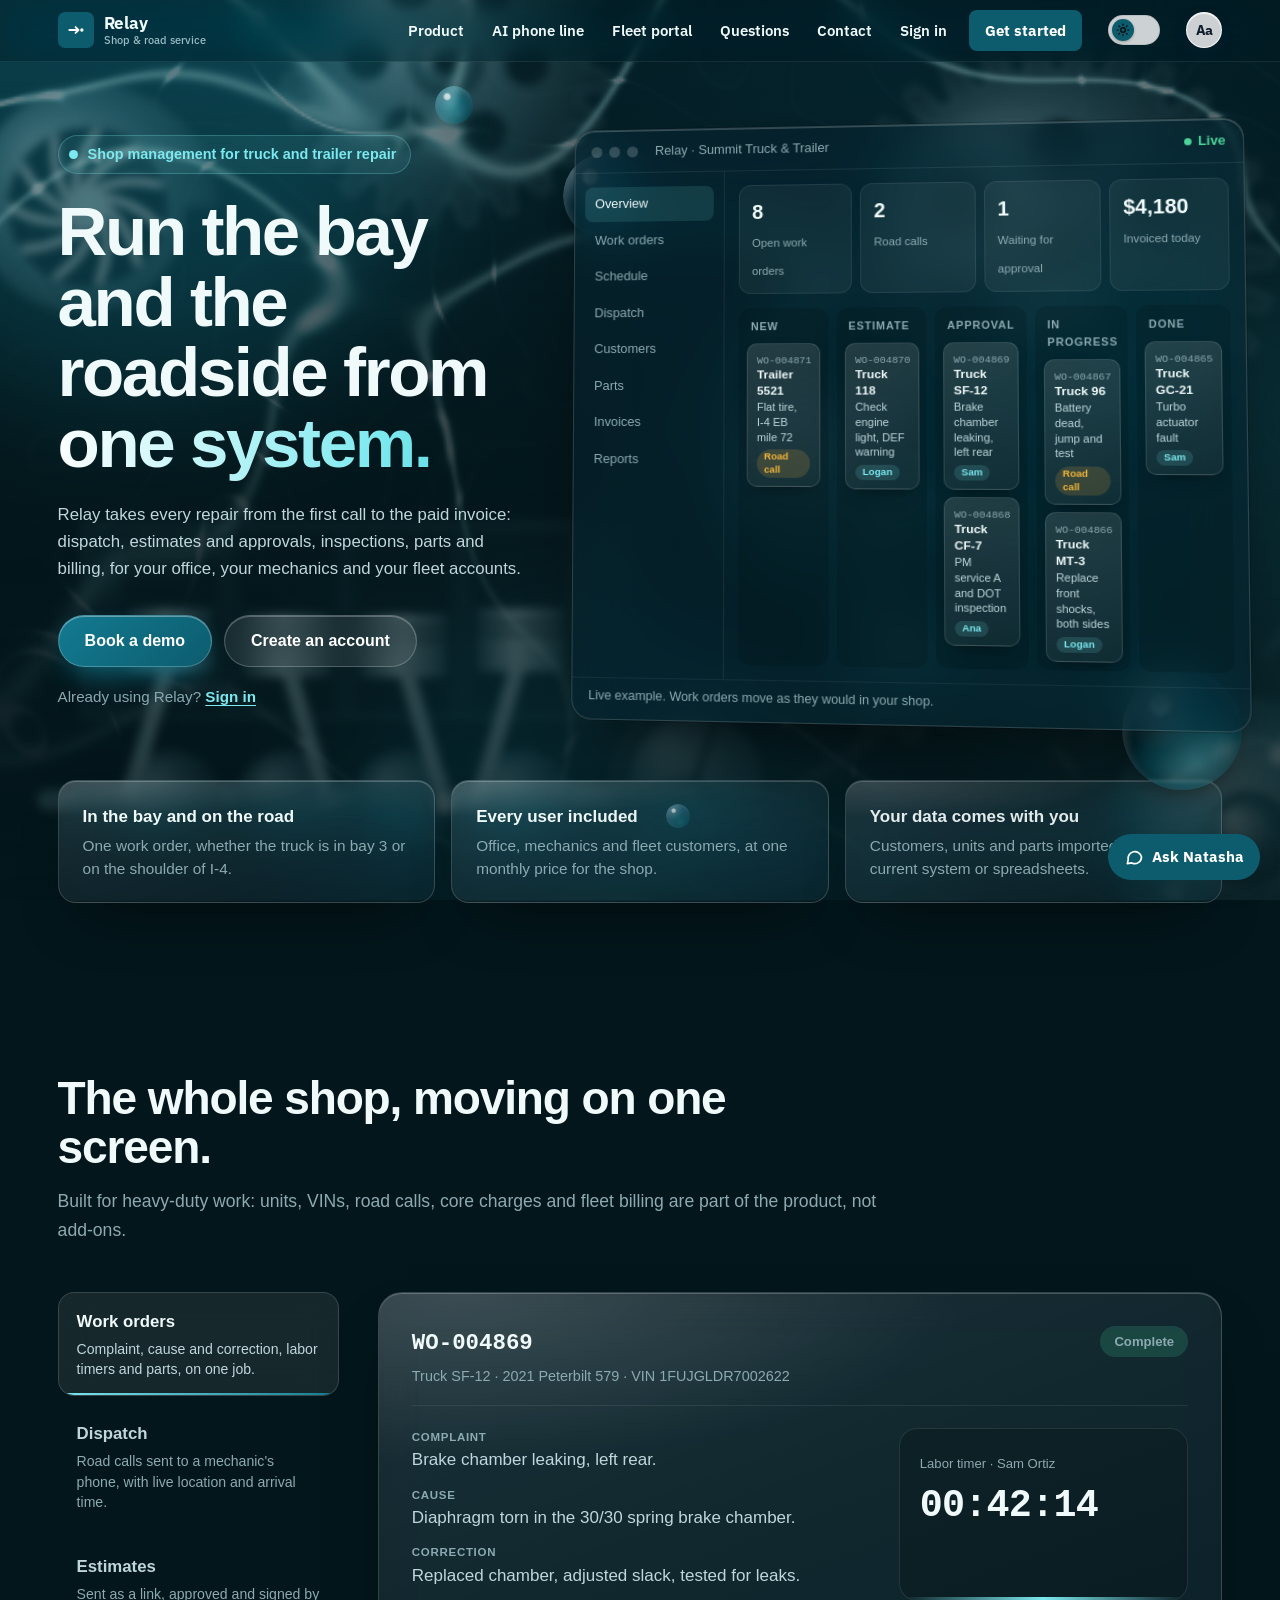
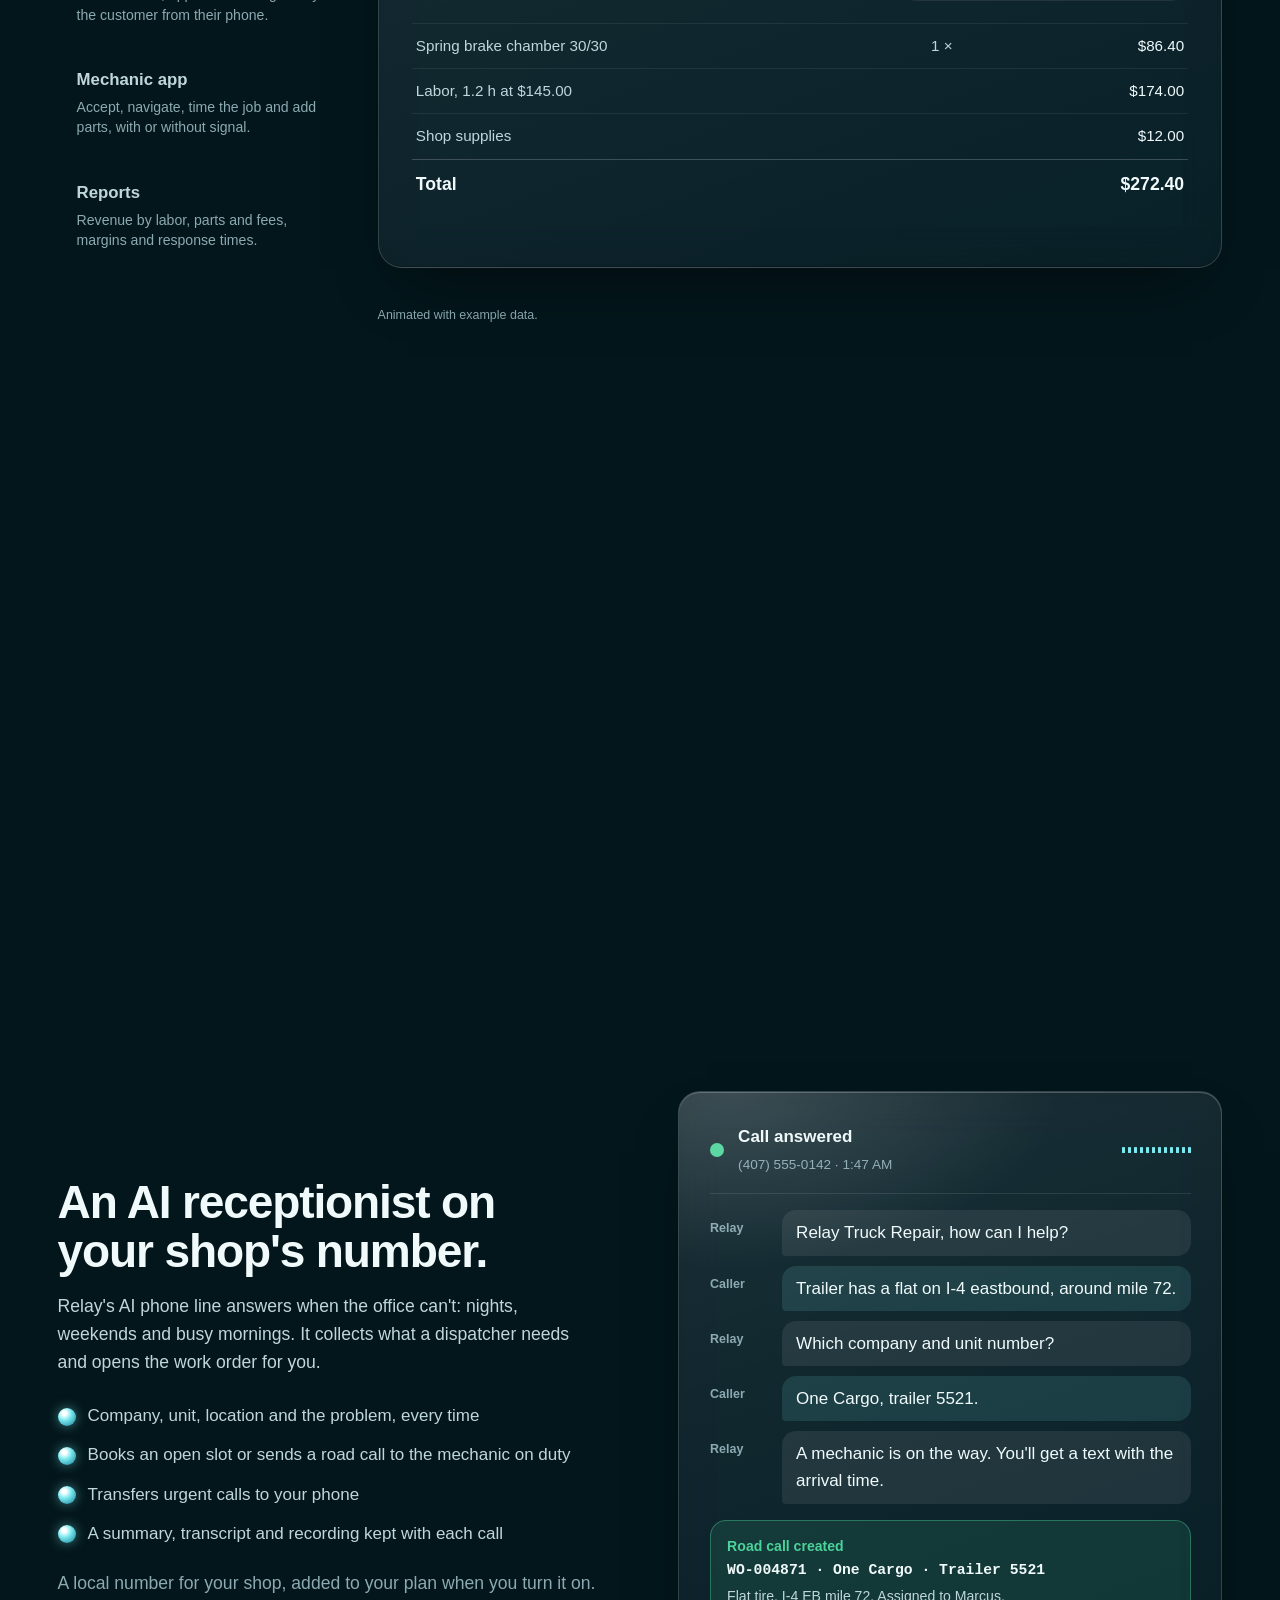
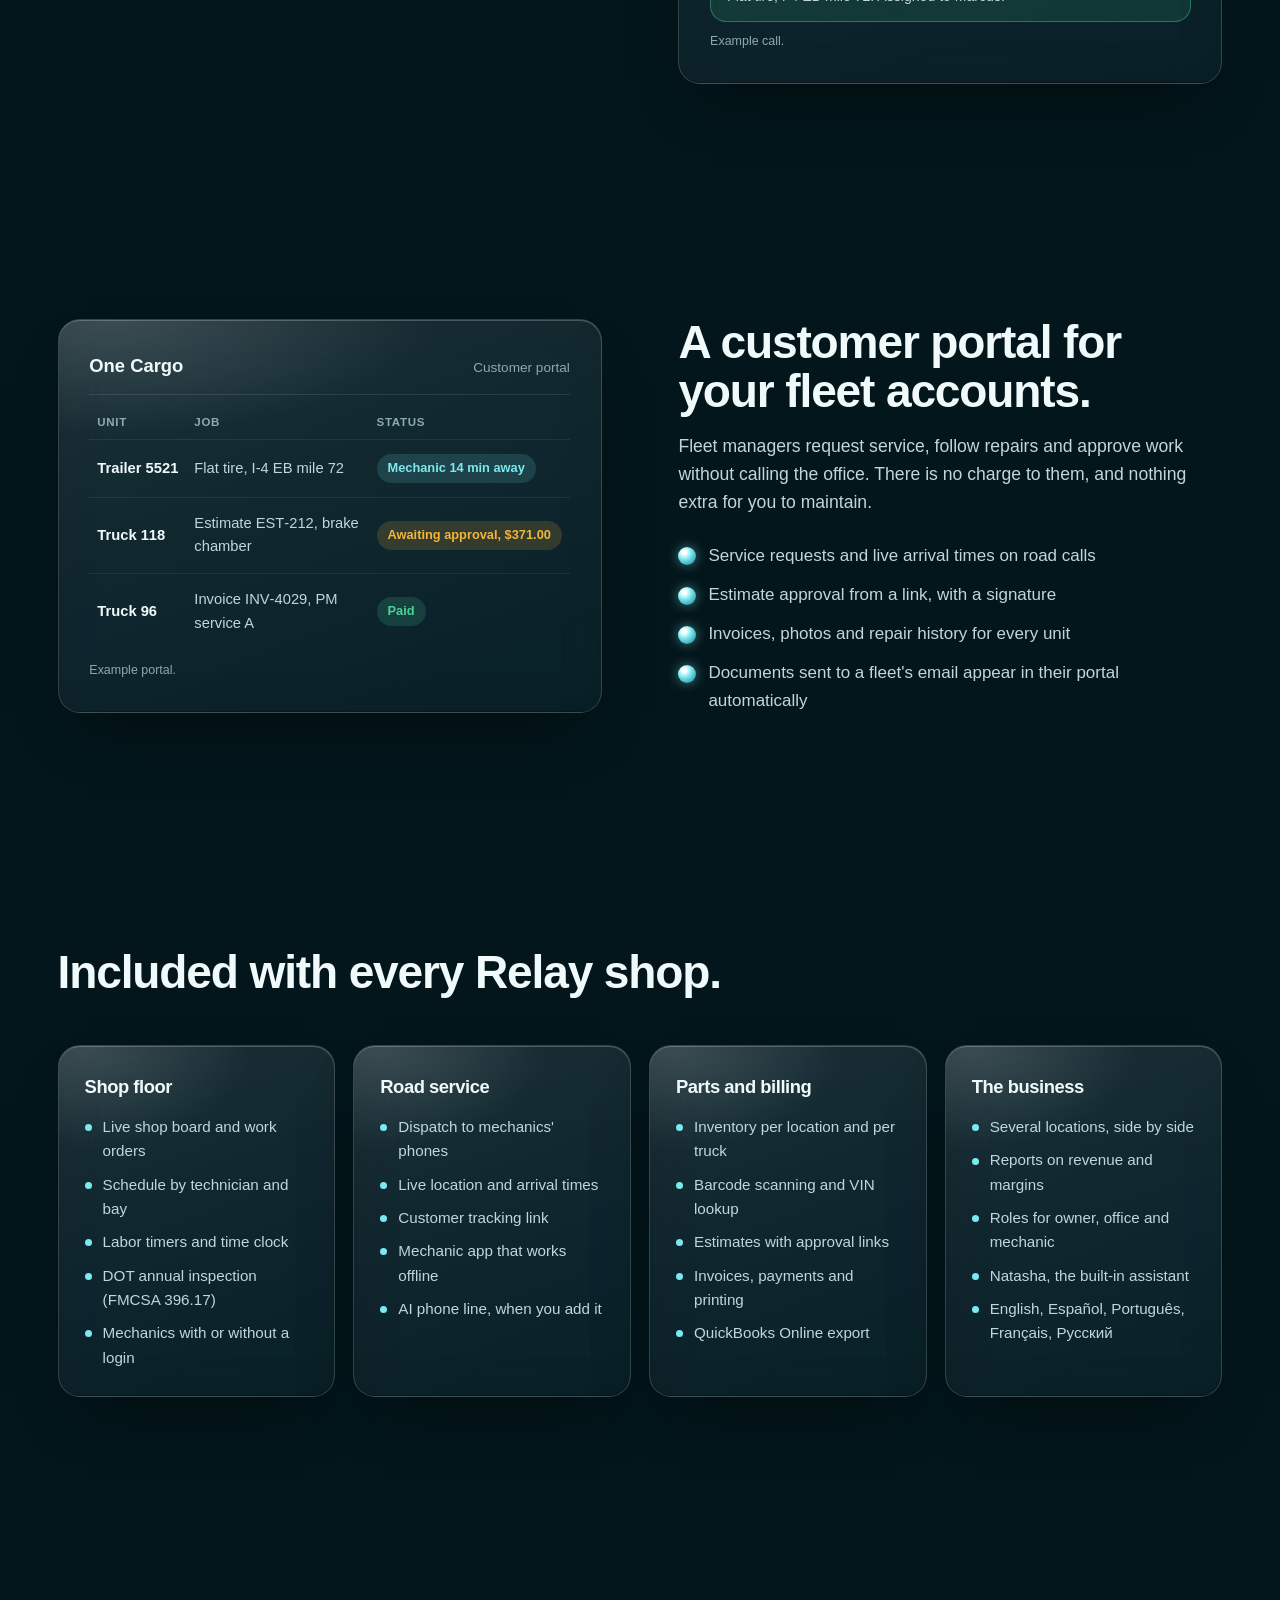
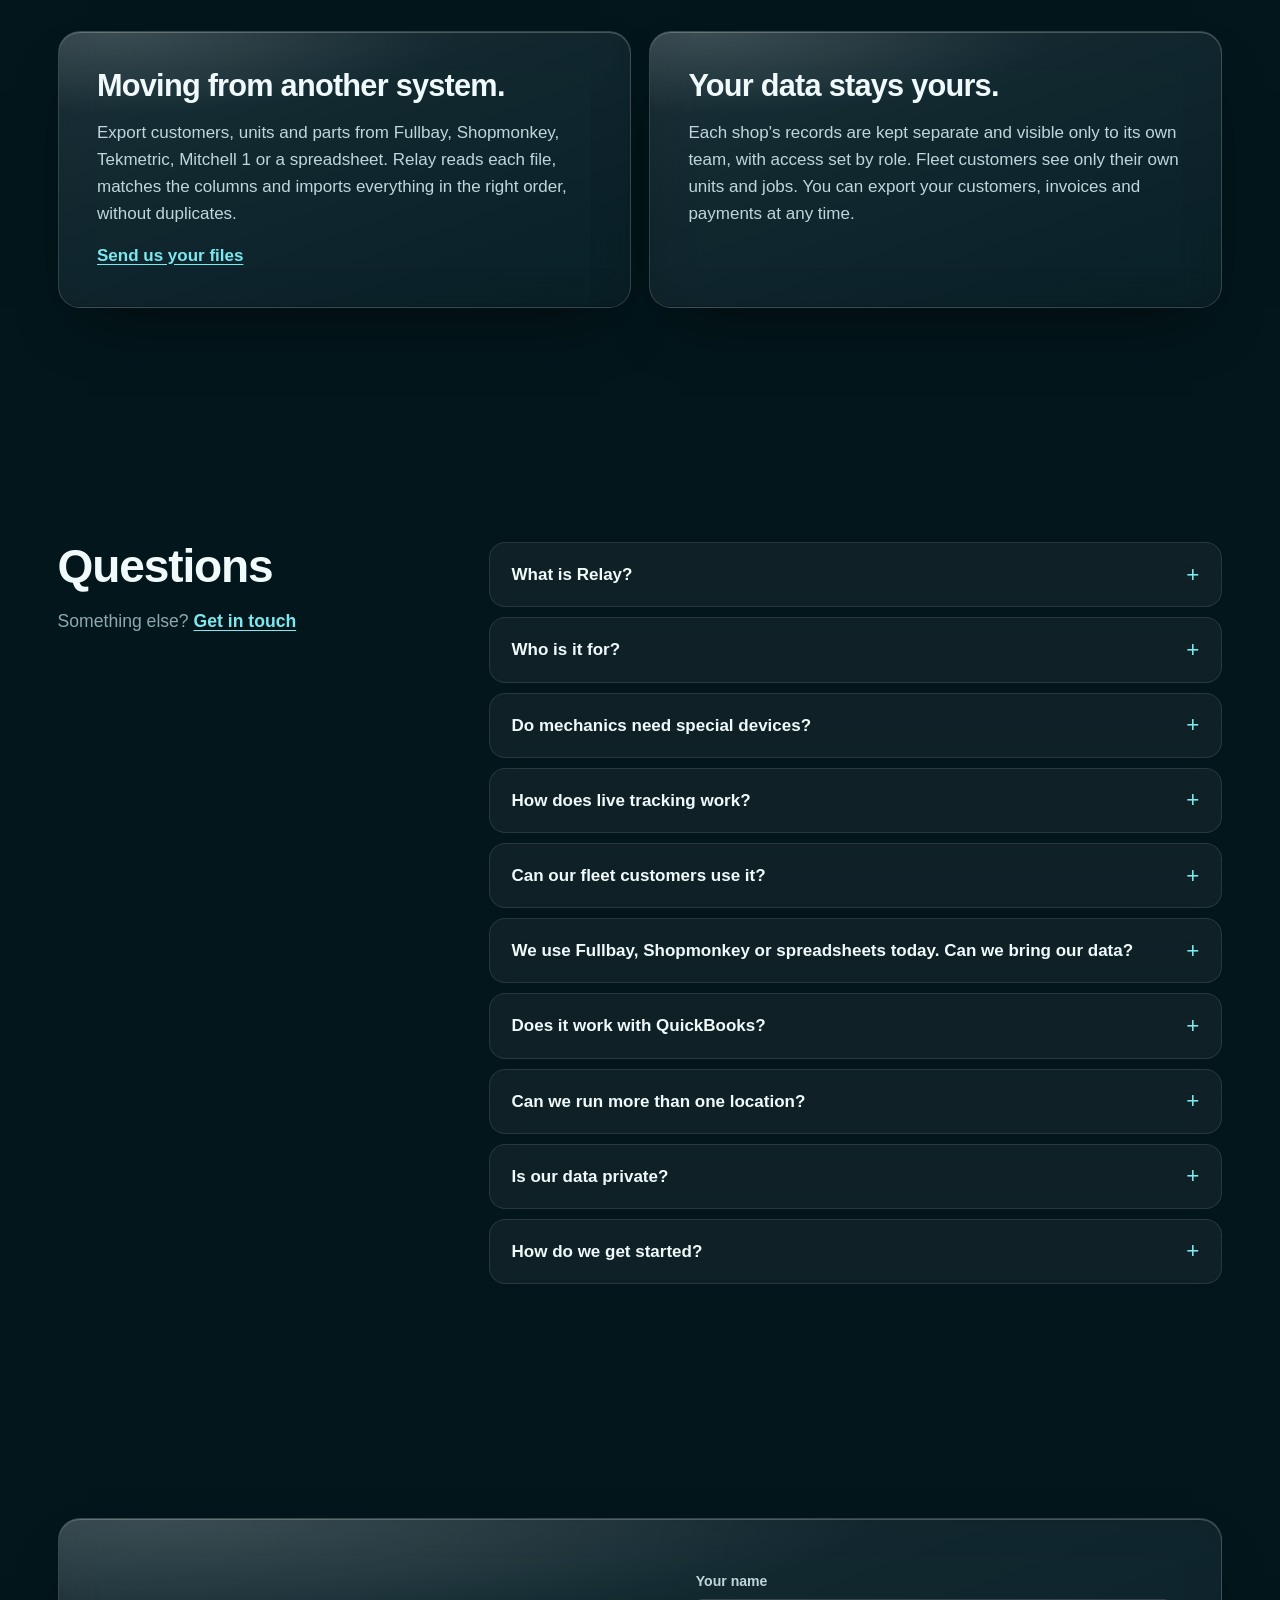
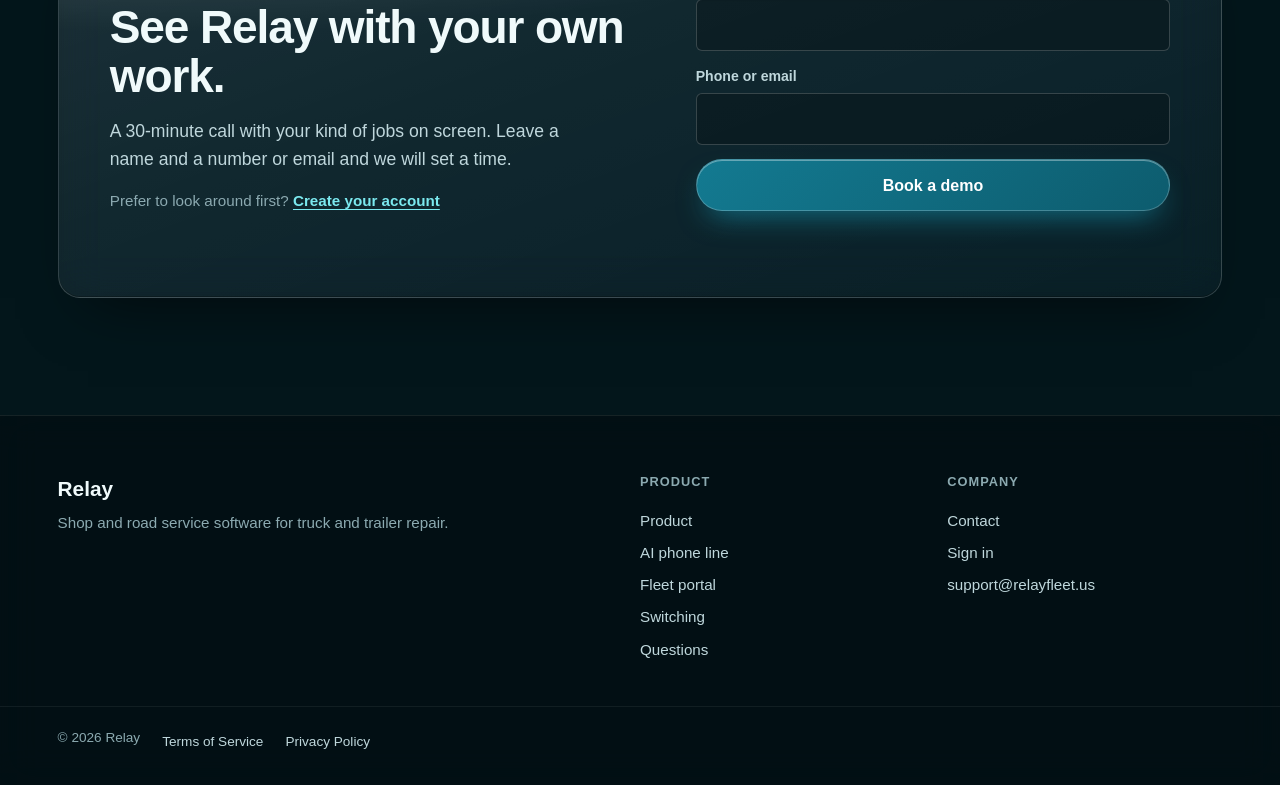
==== commit cd6f946d: "Add files via upload" ====
--- a/index.html
+++ b/index.html
@@ -17,7 +17,7 @@
 <link rel="stylesheet" href="admin-v3.css?v=088182b3db">
 <link rel="stylesheet" href="fmcsa.css?v=4ce216b70d">
 <link rel="stylesheet" href="glass.css?v=9a1209bb09">
-<link rel="stylesheet" href="site.css?v=bc0d6617f6">
+<link rel="stylesheet" href="site.css?v=1b49b1c830">
 <style>
   @import url('https://fonts.googleapis.com/css2?family=Archivo:wdth,wght@100..125,500..800&family=IBM+Plex+Sans:wght@400;500;600;700&family=IBM+Plex+Mono:wght@400;500&display=swap');
 </style>
@@ -131,182 +131,313 @@
 <main>
 
   <!-- ================= PUBLIC HOME ================= -->
-  <div id="homeView" class="rl">
-    <section class="rl-hero" aria-labelledby="rlH1">
-      <div class="rl-wrap rl-hero-in">
-        <div class="rl-hero-copy">
-          <p class="rl-kicker">Shop management for truck and trailer repair</p>
-          <h1 id="rlH1">Run the bay and the roadside from one system.</h1>
-          <p class="rl-lede">Relay takes every repair from the first call to the paid invoice: dispatch, estimates and approvals, inspections, parts and billing, for your office, your mechanics and your fleet accounts.</p>
-          <div class="rl-hero-cta">
-            <button type="button" class="rl-btn" data-nx-demo>Book a demo</button>
-            <button type="button" class="rl-btn rl-btn-2" id="landingSignup">Create an account</button>
-          </div>
-          <p class="rl-note">Already using Relay? <button type="button" class="rl-link" id="landingLogin">Sign in</button></p>
-        </div>
-        <figure class="rl-shot rl-hero-shot">
-          <div class="rl-frame"><img src="relay-board-v2.webp" alt="Relay's shop board: today's numbers and every work order by stage" width="1600" height="1000" fetchpriority="high"></div>
+  <div id="homeView" class="rl lq">
+    <!-- the moving background: engine parts turning behind frosted water (landing-fx.js).
+         To play a filmed clip instead, put the file next to index.html and set data-video="your-clip.mp4". -->
+    <div class="lq-bg" aria-hidden="true" data-video="">
+      <canvas class="lq-engine"></canvas>
+      <canvas class="lq-water"></canvas>
+      <div class="lq-blob b1"></div><div class="lq-blob b2"></div><div class="lq-blob b3"></div>
+      <div class="lq-tint"></div>
+    </div>
+
+    <section class="lq-hero" aria-labelledby="rlH1">
+      <div class="lq-wrap lq-hero-in">
+        <div class="lq-hero-copy">
+          <p class="lq-kicker"><span class="lq-pulse" aria-hidden="true"></span>Shop management for truck and trailer repair</p>
+          <h1 id="rlH1">Run the bay and the roadside from <em>one system.</em></h1>
+          <p class="lq-lede">Relay takes every repair from the first call to the paid invoice: dispatch, estimates and approvals, inspections, parts and billing, for your office, your mechanics and your fleet accounts.</p>
+          <div class="lq-cta">
+            <button type="button" class="lq-btn" data-nx-demo><span>Book a demo</span></button>
+            <button type="button" class="lq-btn lq-btn-glass" id="landingSignup"><span>Create an account</span></button>
+          </div>
+          <p class="lq-note">Already using Relay? <button type="button" class="lq-link" id="landingLogin">Sign in</button></p>
+        </div>
+
+        <!-- a live, moving copy of the Relay shop board -->
+        <figure class="lq-app" aria-label="Relay's shop board, moving with example work orders">
+          <div class="lq-app-bar"><i></i><i></i><i></i><span>Relay · Summit Truck &amp; Trailer</span><b class="lq-live-dot">Live</b></div>
+          <div class="lq-app-body">
+            <nav class="lq-app-side" aria-hidden="true">
+              <span class="is-on">Overview</span><span>Work orders</span><span>Schedule</span><span>Dispatch</span><span>Customers</span><span>Parts</span><span>Invoices</span><span>Reports</span>
+            </nav>
+            <div class="lq-app-main">
+              <div class="lq-kpis">
+                <div><b data-kpi="open">8</b><span>Open work orders</span></div>
+                <div><b data-kpi="road">2</b><span>Road calls</span></div>
+                <div><b data-kpi="wait">1</b><span>Waiting for approval</span></div>
+                <div><b data-kpi="rev">$4,180</b><span>Invoiced today</span></div>
+              </div>
+              <div class="lq-board" id="lqBoard">
+                <div class="lq-col" data-col="0"><h4>New</h4><div class="lq-cards"></div></div>
+                <div class="lq-col" data-col="1"><h4>Estimate</h4><div class="lq-cards"></div></div>
+                <div class="lq-col" data-col="2"><h4>Approval</h4><div class="lq-cards"></div></div>
+                <div class="lq-col" data-col="3"><h4>In progress</h4><div class="lq-cards"></div></div>
+                <div class="lq-col" data-col="4"><h4>Done</h4><div class="lq-cards"></div></div>
+              </div>
+            </div>
+          </div>
+          <div class="lq-toast" id="lqToast" role="status"></div>
+          <figcaption>Live example. Work orders move as they would in your shop.</figcaption>
         </figure>
       </div>
-      <div class="rl-wrap">
-        <dl class="rl-facts">
-          <div><dt>In the bay and on the road</dt><dd>One work order, whether the truck is in bay 3 or on the shoulder of I‑4.</dd></div>
-          <div><dt>Every user included</dt><dd>Office, mechanics and fleet customers, at one monthly price for the shop.</dd></div>
-          <div><dt>Your data comes with you</dt><dd>Customers, units and parts imported from your current system or spreadsheets.</dd></div>
+      <div class="lq-drop d1" aria-hidden="true"></div><div class="lq-drop d2" aria-hidden="true"></div><div class="lq-drop d3" aria-hidden="true"></div><div class="lq-drop d4" aria-hidden="true"></div>
+
+      <div class="lq-wrap">
+        <dl class="lq-facts">
+          <div class="lq-glass"><dt>In the bay and on the road</dt><dd>One work order, whether the truck is in bay 3 or on the shoulder of I‑4.</dd></div>
+          <div class="lq-glass"><dt>Every user included</dt><dd>Office, mechanics and fleet customers, at one monthly price for the shop.</dd></div>
+          <div class="lq-glass"><dt>Your data comes with you</dt><dd>Customers, units and parts imported from your current system or spreadsheets.</dd></div>
         </dl>
       </div>
     </section>
 
-    <section class="rl-sec rl-product" id="lxFeatures" aria-labelledby="rlProductH">
-      <div class="rl-wrap">
-        <header class="rl-head">
-          <h2 id="rlProductH">The whole shop, on one screen.</h2>
+    <!-- product: five animated scenes of the real workflow -->
+    <section class="lq-sec" id="lxFeatures" aria-labelledby="rlProductH">
+      <div class="lq-wrap">
+        <header class="lq-head lq-rv">
+          <h2 id="rlProductH">The whole shop, moving on one screen.</h2>
           <p>Built for heavy-duty work: units, VINs, road calls, core charges and fleet billing are part of the product, not add-ons.</p>
         </header>
-        <div class="rl-tour">
-          <div class="rl-tour-list" role="tablist" aria-label="Relay screens">
-            <button type="button" role="tab" class="rl-tour-tab is-on" aria-selected="true" data-s="0"><b>Work orders</b><span>Complaint, cause and correction, labor timers, parts, photos and the full history of the unit.</span></button>
-            <button type="button" role="tab" class="rl-tour-tab" aria-selected="false" data-s="1"><b>Schedule</b><span>Appointments by technician and bay, with reminders the day before.</span></button>
-            <button type="button" role="tab" class="rl-tour-tab" aria-selected="false" data-s="2"><b>Reports</b><span>Revenue split into labor, parts and fees, margins and response times, compared with last period.</span></button>
-            <button type="button" role="tab" class="rl-tour-tab" aria-selected="false" data-s="3"><b>Mechanic app</b><span>Road calls, navigation, timers, parts and photos on the mechanic's own phone, with or without signal.</span></button>
-          </div>
-          <figure class="rl-shot rl-tour-shot">
-            <div class="rl-frame">
-              <img class="rl-tour-img is-on" data-s="0" src="relay-workorder-v2.webp" alt="A work order in Relay with its customer and vehicle details" width="1600" height="1000" loading="lazy">
-              <img class="rl-tour-img" data-s="1" src="relay-schedule-v2.webp" alt="Relay's Schedule: a week of appointments for a truck repair shop" width="1600" height="1000" loading="lazy">
-              <img class="rl-tour-img" data-s="2" src="relay-reports-v2.webp" alt="Relay's Reports: revenue, margins and times compared with the last period" width="1600" height="1000" loading="lazy">
-              <img class="rl-tour-img is-contain" data-s="3" src="relay-phone-v2.webp" alt="Relay on a mechanic's phone: today's road calls and jobs" width="780" height="1440" loading="lazy">
+        <div class="lq-tour lq-rv">
+          <div class="lq-tabs" role="tablist" aria-label="Relay in action">
+            <button type="button" role="tab" class="lq-tab is-on" aria-selected="true" data-s="0"><b>Work orders</b><span>Complaint, cause and correction, labor timers and parts, on one job.</span><i class="lq-prog"></i></button>
+            <button type="button" role="tab" class="lq-tab" aria-selected="false" data-s="1"><b>Dispatch</b><span>Road calls sent to a mechanic's phone, with live location and arrival time.</span><i class="lq-prog"></i></button>
+            <button type="button" role="tab" class="lq-tab" aria-selected="false" data-s="2"><b>Estimates</b><span>Sent as a link, approved and signed by the customer from their phone.</span><i class="lq-prog"></i></button>
+            <button type="button" role="tab" class="lq-tab" aria-selected="false" data-s="3"><b>Mechanic app</b><span>Accept, navigate, time the job and add parts, with or without signal.</span><i class="lq-prog"></i></button>
+            <button type="button" role="tab" class="lq-tab" aria-selected="false" data-s="4"><b>Reports</b><span>Revenue by labor, parts and fees, margins and response times.</span><i class="lq-prog"></i></button>
+          </div>
+
+          <div class="lq-stage lq-glass" aria-live="off">
+            <!-- 0: a work order filling in -->
+            <div class="lq-scene sc-wo is-on" data-s="0" role="tabpanel" aria-label="A work order being worked">
+              <div class="wo-top"><div><b>WO‑004869</b><span>Truck SF‑12 · 2021 Peterbilt 579 · VIN 1FUJGLDR7002622</span></div>
+                <div class="wo-status"><span class="st st1">Diagnosing</span><span class="st st2">In progress</span><span class="st st3">Complete</span></div></div>
+              <div class="wo-grid">
+                <div class="wo-ccc">
+                  <p class="a1"><em>Complaint</em>Brake chamber leaking, left rear.</p>
+                  <p class="a2"><em>Cause</em>Diaphragm torn in the 30/30 spring brake chamber.</p>
+                  <p class="a3"><em>Correction</em>Replaced chamber, adjusted slack, tested for leaks.</p>
+                </div>
+                <div class="wo-timer"><span>Labor timer · Sam Ortiz</span><b data-timer>00:42:10</b><i></i></div>
+              </div>
+              <table class="wo-lines">
+                <tr class="a4"><td>Spring brake chamber 30/30</td><td>1 ×</td><td>$86.40</td></tr>
+                <tr class="a5"><td>Labor, 1.2 h at $145.00</td><td></td><td>$174.00</td></tr>
+                <tr class="a6"><td>Shop supplies</td><td></td><td>$12.00</td></tr>
+                <tr class="wo-tot a7"><td>Total</td><td></td><td>$272.40</td></tr>
+              </table>
             </div>
-            <figcaption>Screens shown with example data.</figcaption>
-          </figure>
+
+            <!-- 1: dispatch map -->
+            <div class="lq-scene sc-map" data-s="1" role="tabpanel" aria-label="A road call on the dispatch map">
+              <svg class="map" viewBox="0 0 800 460" preserveAspectRatio="xMidYMid slice" aria-hidden="true">
+                <defs><pattern id="lqGrid" width="40" height="40" patternUnits="userSpaceOnUse"><path d="M40 0H0V40" fill="none" stroke="rgba(160,230,240,.07)"/></pattern></defs>
+                <rect width="800" height="460" fill="url(#lqGrid)"/>
+                <path d="M-20 330 C 160 300, 260 360, 420 300 S 700 180, 830 210" class="road big"/>
+                <path d="M120 -20 C 140 120, 90 260, 160 480" class="road"/>
+                <path d="M520 -20 C 500 140, 600 300, 560 480" class="road"/>
+                <path d="M-20 120 C 200 140, 400 90, 830 110" class="road"/>
+                <text x="470" y="200" class="road-lbl">I‑4 E</text>
+                <path id="lqRoute" d="M150 110 C 150 200, 170 280, 300 318 S 450 280, 520 236" class="route"/>
+                <circle cx="520" cy="236" r="9" class="pin-call"/><circle cx="520" cy="236" r="9" class="pin-ring"/>
+                <g class="truck" id="lqTruck"><circle r="13"/><path d="M-6 -3h7v6h-7zM1 -1h4l2 2v2h-6z"/></g>
+              </svg>
+              <div class="map-card"><span class="tag">Road call</span><b>Trailer 5521 · One Cargo</b><span>Flat tire, I‑4 EB mile 72</span><span>Assigned to Marcus</span><div class="eta"><em>Arriving in</em><b data-eta>14 min</b></div></div>
+            </div>
+
+            <!-- 2: estimate approved -->
+            <div class="lq-scene sc-est" data-s="2" role="tabpanel" aria-label="An estimate approved and signed by the customer">
+              <div class="est-doc">
+                <div class="est-h"><b>Estimate EST‑212</b><span>One Cargo · Truck 118</span></div>
+                <div class="est-l"><span>Brake chamber 30/30</span><b>$86.40</b></div>
+                <div class="est-l"><span>Labor, 1.2 h</span><b>$174.00</b></div>
+                <div class="est-l"><span>Slack adjuster</span><b>$98.60</b></div>
+                <div class="est-l"><span>Shop supplies</span><b>$12.00</b></div>
+                <div class="est-t"><span>Total</span><b>$371.00</b></div>
+                <div class="est-sign"><span>Signed by Tom Price</span>
+                  <svg viewBox="0 0 260 70" aria-hidden="true"><path class="sig" d="M8 48 C 22 10, 34 12, 30 44 S 52 60, 62 30 S 78 8, 84 40 S 104 58, 118 26 C 124 14, 132 52, 146 40 S 168 18, 180 38 S 214 50, 250 22"/></svg></div>
+                <div class="est-stamp">Approved</div>
+              </div>
+              <div class="est-flow">
+                <div class="f f1"><i></i><span>Sent to tom@onecargo.example</span></div>
+                <div class="f f2"><i></i><span>Opened on his phone</span></div>
+                <div class="f f3"><i></i><span>Approved and signed</span></div>
+                <div class="f f4"><i></i><span>Job moved to In progress</span></div>
+              </div>
+            </div>
+
+            <!-- 3: mechanic's phone -->
+            <div class="lq-scene sc-ph" data-s="3" role="tabpanel" aria-label="A mechanic accepting a road call on the phone">
+              <div class="phone">
+                <div class="ph-notch"></div>
+                <div class="ph-screen">
+                  <div class="ph-head"><b>Marcus</b><span>On duty</span></div>
+                  <div class="ph-call"><span class="tag">New road call</span><b>Trailer 5521</b><span>Flat tire · I‑4 EB mile 72</span><span>6.2 mi away</span><button tabindex="-1">Accept</button></div>
+                  <div class="ph-nav"><svg viewBox="0 0 200 120" aria-hidden="true"><path class="nv" d="M20 110 C 60 90, 40 50, 100 50 S 160 20, 180 10"/><circle cx="180" cy="10" r="5"/></svg><b data-mi>6.2 mi</b><span>to One Cargo · trailer 5521</span></div>
+                  <div class="ph-job"><span>On site · timer running</span><b data-ptimer>00:00:00</b><div class="ph-parts"><span>+ Tire 295/75R22.5</span><span>+ Valve stem</span></div></div>
+                </div>
+              </div>
+              <ul class="ph-points">
+                <li>Road calls arrive with the location and the unit.</li>
+                <li>One tap to accept, one tap to navigate.</li>
+                <li>Timers, parts and photos saved even without signal.</li>
+              </ul>
+            </div>
+
+            <!-- 4: reports -->
+            <div class="lq-scene sc-rep" data-s="4" role="tabpanel" aria-label="Reports with revenue and margins">
+              <div class="rep-kpis"><div><span>Revenue, 30 days</span><b data-count="48210" data-pre="$">$48,210</b></div><div><span>Gross margin</span><b data-count="41" data-suf="%">41%</b></div><div><span>Average road call response</span><b data-count="38" data-suf=" min">38 min</b></div></div>
+              <div class="rep-chart">
+                <div class="bars">
+                  <div style="--h:52%"><i class="l" style="--p:.55"></i><span>Wk 1</span></div>
+                  <div style="--h:64%"><i class="l" style="--p:.5"></i><span>Wk 2</span></div>
+                  <div style="--h:58%"><i class="l" style="--p:.6"></i><span>Wk 3</span></div>
+                  <div style="--h:76%"><i class="l" style="--p:.52"></i><span>Wk 4</span></div>
+                  <div style="--h:88%"><i class="l" style="--p:.48"></i><span>Wk 5</span></div>
+                </div>
+                <svg class="line" viewBox="0 0 1000 200" preserveAspectRatio="none" aria-hidden="true"><path d="M132 120 L316 95 L500 105 L684 70 L868 40"/></svg>
+                <div class="legend"><span class="k1">Labor</span><span class="k2">Parts</span><span class="k3">Margin</span></div>
+              </div>
+            </div>
+          </div>
+          <p class="lq-cap">Animated with example data.</p>
         </div>
       </div>
     </section>
 
-    <section class="rl-sec rl-flow" aria-labelledby="rlFlowH">
-      <div class="rl-wrap">
-        <header class="rl-head"><h2 id="rlFlowH">From the first call to the paid invoice.</h2></header>
-        <ol class="rl-steps">
-          <li><b>Request</b><span>From your request link, the AI phone line or a call to the office. It is on the board straight away.</span></li>
-          <li><b>Dispatch</b><span>Book a bay, or send the road call to a mechanic's phone with the location and the unit.</span></li>
-          <li><b>Estimate</b><span>Built from your parts and labor rate. The customer approves it from a link, with a signature.</span></li>
-          <li><b>Repair</b><span>Timers, parts, photos and inspections recorded on the job, even without signal.</span></li>
-          <li><b>Invoice</b><span>Invoiced from the work done, emailed with the PDF, payments recorded against it.</span></li>
-        </ol>
+    <!-- the flow, with a drop running through the five steps -->
+    <section class="lq-sec lq-flow" aria-labelledby="rlFlowH">
+      <div class="lq-wrap">
+        <header class="lq-head lq-rv"><h2 id="rlFlowH">From the first call to the paid invoice.</h2></header>
+        <div class="lq-pipe lq-rv">
+          <div class="lq-pipe-line" aria-hidden="true"><i class="lq-runner"></i></div>
+          <ol class="rl-steps lq-steps">
+            <li><i aria-hidden="true">1</i><b>Request</b><span>From your request link, the AI phone line or a call to the office. It is on the board straight away.</span></li>
+            <li><i aria-hidden="true">2</i><b>Dispatch</b><span>Book a bay, or send the road call to a mechanic's phone with the location and the unit.</span></li>
+            <li><i aria-hidden="true">3</i><b>Estimate</b><span>Built from your parts and labor rate. The customer approves it from a link, with a signature.</span></li>
+            <li><i aria-hidden="true">4</i><b>Repair</b><span>Timers, parts, photos and inspections recorded on the job, even without signal.</span></li>
+            <li><i aria-hidden="true">5</i><b>Invoice</b><span>Invoiced from the work done, emailed with the PDF, payments recorded against it.</span></li>
+          </ol>
+        </div>
       </div>
     </section>
 
-    <section class="rl-sec rl-dark" id="lxPhone" aria-labelledby="rlPhoneH">
-      <div class="rl-wrap rl-split">
-        <div class="rl-split-copy">
+    <!-- AI phone line: a call that plays out -->
+    <section class="lq-sec" id="lxPhone" aria-labelledby="rlPhoneH">
+      <div class="lq-wrap lq-split">
+        <div class="lq-split-copy lq-rv">
           <h2 id="rlPhoneH">An AI receptionist on your shop's number.</h2>
           <p>Relay's AI phone line answers when the office can't: nights, weekends and busy mornings. It collects what a dispatcher needs and opens the work order for you.</p>
-          <ul class="rl-list">
-            <li><svg class="rl-tick" viewBox="0 0 16 16" aria-hidden="true"><path d="M3 8.5l3.2 3L13 4.8" fill="none" stroke="currentColor" stroke-width="2" stroke-linecap="round" stroke-linejoin="round"/></svg>Company, unit, location and the problem, every time</li>
-            <li><svg class="rl-tick" viewBox="0 0 16 16" aria-hidden="true"><path d="M3 8.5l3.2 3L13 4.8" fill="none" stroke="currentColor" stroke-width="2" stroke-linecap="round" stroke-linejoin="round"/></svg>Books an open slot or sends a road call to the mechanic on duty</li>
-            <li><svg class="rl-tick" viewBox="0 0 16 16" aria-hidden="true"><path d="M3 8.5l3.2 3L13 4.8" fill="none" stroke="currentColor" stroke-width="2" stroke-linecap="round" stroke-linejoin="round"/></svg>Transfers urgent calls to your phone</li>
-            <li><svg class="rl-tick" viewBox="0 0 16 16" aria-hidden="true"><path d="M3 8.5l3.2 3L13 4.8" fill="none" stroke="currentColor" stroke-width="2" stroke-linecap="round" stroke-linejoin="round"/></svg>A summary, transcript and recording kept with each call</li>
+          <ul class="lq-list">
+            <li>Company, unit, location and the problem, every time</li>
+            <li>Books an open slot or sends a road call to the mechanic on duty</li>
+            <li>Transfers urgent calls to your phone</li>
+            <li>A summary, transcript and recording kept with each call</li>
           </ul>
-          <p class="rl-fine">A local number for your shop, added to your plan when you turn it on.</p>
-        </div>
-        <figure class="rl-call" aria-label="Example of a call answered by the AI phone line">
-          <div class="rl-call-head"><span class="rl-live" aria-hidden="true"></span><b>Call answered</b><span>(407) 555‑0142, 1:47 AM</span></div>
-          <dl class="rl-call-log">
+          <p class="lq-fine">A local number for your shop, added to your plan when you turn it on.</p>
+        </div>
+        <figure class="lq-call lq-glass lq-rv" id="lqCall" aria-label="Example of a call answered by the AI phone line">
+          <div class="call-head"><span class="call-ring" aria-hidden="true"></span><div><b>Call answered</b><span>(407) 555‑0142 · 1:47 AM</span></div><div class="wave" aria-hidden="true"><i></i><i></i><i></i><i></i><i></i><i></i><i></i><i></i><i></i><i></i><i></i><i></i></div></div>
+          <dl class="call-log">
             <div><dt>Relay</dt><dd>Relay Truck Repair, how can I help?</dd></div>
             <div><dt>Caller</dt><dd>Trailer has a flat on I‑4 eastbound, around mile 72.</dd></div>
             <div><dt>Relay</dt><dd>Which company and unit number?</dd></div>
             <div><dt>Caller</dt><dd>One Cargo, trailer 5521.</dd></div>
             <div><dt>Relay</dt><dd>A mechanic is on the way. You'll get a text with the arrival time.</dd></div>
           </dl>
-          <div class="rl-call-result"><span>Road call created</span><b>WO‑004871 · One Cargo · Trailer 5521</b><span>Flat tire, I‑4 EB mile 72. Assigned to Marcus.</span></div>
+          <div class="call-result"><span>Road call created</span><b>WO‑004871 · One Cargo · Trailer 5521</b><span>Flat tire, I‑4 EB mile 72. Assigned to Marcus.</span></div>
           <figcaption>Example call.</figcaption>
         </figure>
       </div>
     </section>
 
-    <section class="rl-sec" id="lxFleets" aria-labelledby="rlFleetH">
-      <div class="rl-wrap rl-split rl-split-rev">
-        <figure class="rl-portal" aria-label="Example of the fleet customer portal">
-          <div class="rl-portal-head"><b>One Cargo</b><span>Customer portal</span></div>
-          <table class="rl-portal-table">
+    <!-- fleet portal: statuses that change -->
+    <section class="lq-sec" id="lxFleets" aria-labelledby="rlFleetH">
+      <div class="lq-wrap lq-split lq-split-rev">
+        <figure class="lq-portal lq-glass lq-rv" id="lqPortal" aria-label="Example of the fleet customer portal">
+          <div class="portal-head"><b>One Cargo</b><span>Customer portal</span></div>
+          <table>
             <thead><tr><th>Unit</th><th>Job</th><th>Status</th></tr></thead>
             <tbody>
-              <tr><td>Trailer 5521</td><td>Flat tire, I‑4 EB mile 72</td><td><span class="rl-tag is-live">Mechanic 14 min away</span></td></tr>
-              <tr><td>Truck 118</td><td>Estimate EST‑212, brake chamber</td><td><span class="rl-tag is-wait">Awaiting approval, $371.00</span></td></tr>
-              <tr><td>Truck 96</td><td>Invoice INV‑4029, PM service A</td><td><span class="rl-tag is-ok">Paid</span></td></tr>
+              <tr><td>Trailer 5521</td><td>Flat tire, I‑4 EB mile 72</td><td><span class="tg live" data-p="eta">Mechanic 14 min away</span></td></tr>
+              <tr><td>Truck 118</td><td>Estimate EST‑212, brake chamber</td><td><span class="tg wait" data-p="appr">Awaiting approval, $371.00</span></td></tr>
+              <tr><td>Truck 96</td><td>Invoice INV‑4029, PM service A</td><td><span class="tg ok">Paid</span></td></tr>
             </tbody>
           </table>
           <figcaption>Example portal.</figcaption>
         </figure>
-        <div class="rl-split-copy">
+        <div class="lq-split-copy lq-rv">
           <h2 id="rlFleetH">A customer portal for your fleet accounts.</h2>
           <p>Fleet managers request service, follow repairs and approve work without calling the office. There is no charge to them, and nothing extra for you to maintain.</p>
-          <ul class="rl-list">
-            <li><svg class="rl-tick" viewBox="0 0 16 16" aria-hidden="true"><path d="M3 8.5l3.2 3L13 4.8" fill="none" stroke="currentColor" stroke-width="2" stroke-linecap="round" stroke-linejoin="round"/></svg>Service requests and live arrival times on road calls</li>
-            <li><svg class="rl-tick" viewBox="0 0 16 16" aria-hidden="true"><path d="M3 8.5l3.2 3L13 4.8" fill="none" stroke="currentColor" stroke-width="2" stroke-linecap="round" stroke-linejoin="round"/></svg>Estimate approval from a link, with a signature</li>
-            <li><svg class="rl-tick" viewBox="0 0 16 16" aria-hidden="true"><path d="M3 8.5l3.2 3L13 4.8" fill="none" stroke="currentColor" stroke-width="2" stroke-linecap="round" stroke-linejoin="round"/></svg>Invoices, photos and repair history for every unit</li>
-            <li><svg class="rl-tick" viewBox="0 0 16 16" aria-hidden="true"><path d="M3 8.5l3.2 3L13 4.8" fill="none" stroke="currentColor" stroke-width="2" stroke-linecap="round" stroke-linejoin="round"/></svg>Documents sent to a fleet's email appear in their portal automatically</li>
+          <ul class="lq-list">
+            <li>Service requests and live arrival times on road calls</li>
+            <li>Estimate approval from a link, with a signature</li>
+            <li>Invoices, photos and repair history for every unit</li>
+            <li>Documents sent to a fleet's email appear in their portal automatically</li>
           </ul>
         </div>
       </div>
     </section>
 
-    <section class="rl-sec rl-mist" aria-labelledby="rlAllH">
-      <div class="rl-wrap">
-        <header class="rl-head"><h2 id="rlAllH">Included with every Relay shop.</h2></header>
-        <div class="rl-spec">
-          <div><h3>Shop floor</h3><ul><li>Live shop board and work orders</li><li>Schedule by technician and bay</li><li>Labor timers and time clock</li><li>DOT annual inspection (FMCSA 396.17)</li><li>Mechanics with or without a login</li></ul></div>
-          <div><h3>Road service</h3><ul><li>Dispatch to mechanics' phones</li><li>Live location and arrival times</li><li>Customer tracking link</li><li>Mechanic app that works offline</li><li>AI phone line, when you add it</li></ul></div>
-          <div><h3>Parts and billing</h3><ul><li>Inventory per location and per truck</li><li>Barcode scanning and VIN lookup</li><li>Estimates with approval links</li><li>Invoices, payments and printing</li><li>QuickBooks Online export</li></ul></div>
-          <div><h3>The business</h3><ul><li>Several locations, side by side</li><li>Reports on revenue and margins</li><li>Roles for owner, office and mechanic</li><li>Natasha, the built-in assistant</li><li>English, Español, Português, Français, Русский</li></ul></div>
+    <section class="lq-sec" aria-labelledby="rlAllH">
+      <div class="lq-wrap">
+        <header class="lq-head lq-rv"><h2 id="rlAllH">Included with every Relay shop.</h2></header>
+        <div class="rl-spec lq-spec">
+          <div class="lq-glass lq-rv"><h3>Shop floor</h3><ul><li>Live shop board and work orders</li><li>Schedule by technician and bay</li><li>Labor timers and time clock</li><li>DOT annual inspection (FMCSA 396.17)</li><li>Mechanics with or without a login</li></ul></div>
+          <div class="lq-glass lq-rv"><h3>Road service</h3><ul><li>Dispatch to mechanics' phones</li><li>Live location and arrival times</li><li>Customer tracking link</li><li>Mechanic app that works offline</li><li>AI phone line, when you add it</li></ul></div>
+          <div class="lq-glass lq-rv"><h3>Parts and billing</h3><ul><li>Inventory per location and per truck</li><li>Barcode scanning and VIN lookup</li><li>Estimates with approval links</li><li>Invoices, payments and printing</li><li>QuickBooks Online export</li></ul></div>
+          <div class="lq-glass lq-rv"><h3>The business</h3><ul><li>Several locations, side by side</li><li>Reports on revenue and margins</li><li>Roles for owner, office and mechanic</li><li>Natasha, the built-in assistant</li><li>English, Español, Português, Français, Русский</li></ul></div>
         </div>
       </div>
     </section>
 
-    <section class="rl-sec" id="lxSwitch" aria-labelledby="rlSwitchH">
-      <div class="rl-wrap rl-two">
-        <div>
+    <section class="lq-sec" id="lxSwitch" aria-labelledby="rlSwitchH">
+      <div class="lq-wrap lq-two">
+        <div class="lq-glass lq-rv">
           <h2 id="rlSwitchH">Moving from another system.</h2>
           <p>Export customers, units and parts from Fullbay, Shopmonkey, Tekmetric, Mitchell 1 or a spreadsheet. Relay reads each file, matches the columns and imports everything in the right order, without duplicates.</p>
-          <button type="button" class="rl-link" data-contact>Send us your files</button>
-        </div>
-        <div>
+          <button type="button" class="lq-link" data-contact>Send us your files</button>
+        </div>
+        <div class="lq-glass lq-rv">
           <h2 id="rlTrustH">Your data stays yours.</h2>
           <p>Each shop's records are kept separate and visible only to its own team, with access set by role. Fleet customers see only their own units and jobs. You can export your customers, invoices and payments at any time.</p>
         </div>
       </div>
     </section>
 
-    <section class="rl-sec rl-mist" id="lxFaq" aria-labelledby="rlFaqH">
-      <div class="rl-wrap rl-faq">
-        <header class="rl-head"><h2 id="rlFaqH">Questions</h2><p>Something else? <button type="button" class="rl-link" id="faqContact">Get in touch</button></p></header>
-        <div class="rl-faq-list"><details class="rl-faq-item"><summary>What is Relay?</summary><p>Relay is shop and road service software for truck and trailer repair. Every repair lives on one work order — from the call or request, through dispatch, the mechanic on site, the estimate and the customer's approval, to the invoice and payment — and your office, your mechanics and your fleet customers all see the same job, live.</p></details><details class="rl-faq-item"><summary>Who is it for?</summary><p>Truck and trailer repair shops, mobile mechanics and roadside service businesses — from a two-mechanic shop with no dispatcher to companies running several locations.</p></details><details class="rl-faq-item"><summary>Do mechanics need special devices?</summary><p>No. Mechanics use Relay on their own phones (iPhone or Android). They accept road calls, navigate, run timers, add parts and photos, and can use voice commands. Relay can be installed on the home screen like an app — no app store needed.</p></details><details class="rl-faq-item"><summary>How does live tracking work?</summary><p>When a mechanic is on a road call and sharing location, the office sees them on the dispatch map and the fleet customer sees the ETA. Mechanics control when they share, and location is only visible to their own shop and the customer on that job. Phones pause location while an app is closed or the screen is locked, so the ETA updates while Relay is open on the mechanic's phone.</p></details><details class="rl-faq-item"><summary>Can our fleet customers use it?</summary><p>Yes. Fleet customers get their own portal: they request service, follow the mechanic's ETA, approve estimates, see photos and invoices, and look up every unit's repair history.</p></details><details class="rl-faq-item"><summary>We use Fullbay, Shopmonkey or spreadsheets today. Can we bring our data?</summary><p>Yes. Export your customers, vehicles and parts as CSV or Excel files and add them all at once — Relay recognises each file, matches the columns, and imports everything in the right order. Nothing is duplicated.</p></details><details class="rl-faq-item"><summary>Does it work with QuickBooks?</summary><p>Relay exports your customers, invoices, payments, products and vendors in the format QuickBooks Online imports.</p></details><details class="rl-faq-item"><summary>Can we run more than one location?</summary><p>Yes. Each location keeps its own customers, work orders, invoices, stock and mechanics, with its own name and details on its documents. The owner switches between them in a tap and compares them side by side in Reports.</p></details><details class="rl-faq-item"><summary>Is our data private?</summary><p>Each shop's data is kept separate and is only visible to that shop's team, with access by role (owner, office staff, mechanic) — and to fleet customers only for their own vehicles and jobs.</p></details><details class="rl-faq-item"><summary>How do we get started?</summary><p>Book a demo call and we will walk you through Relay with your own kind of work. Or set up your company yourself in a few minutes, invite your mechanics with your shop code, and add or import your customers.</p></details></div>
+    <section class="lq-sec" id="lxFaq" aria-labelledby="rlFaqH">
+      <div class="lq-wrap lq-faq">
+        <header class="lq-head lq-rv"><h2 id="rlFaqH">Questions</h2><p>Something else? <button type="button" class="lq-link" id="faqContact">Get in touch</button></p></header>
+        <div class="lq-faq-list"><details class="rl-faq-item"><summary>What is Relay?</summary><p>Relay is shop and road service software for truck and trailer repair. Every repair lives on one work order — from the call or request, through dispatch, the mechanic on site, the estimate and the customer's approval, to the invoice and payment — and your office, your mechanics and your fleet customers all see the same job, live.</p></details><details class="rl-faq-item"><summary>Who is it for?</summary><p>Truck and trailer repair shops, mobile mechanics and roadside service businesses — from a two-mechanic shop with no dispatcher to companies running several locations.</p></details><details class="rl-faq-item"><summary>Do mechanics need special devices?</summary><p>No. Mechanics use Relay on their own phones (iPhone or Android). They accept road calls, navigate, run timers, add parts and photos, and can use voice commands. Relay can be installed on the home screen like an app — no app store needed.</p></details><details class="rl-faq-item"><summary>How does live tracking work?</summary><p>When a mechanic is on a road call and sharing location, the office sees them on the dispatch map and the fleet customer sees the ETA. Mechanics control when they share, and location is only visible to their own shop and the customer on that job. Phones pause location while an app is closed or the screen is locked, so the ETA updates while Relay is open on the mechanic's phone.</p></details><details class="rl-faq-item"><summary>Can our fleet customers use it?</summary><p>Yes. Fleet customers get their own portal: they request service, follow the mechanic's ETA, approve estimates, see photos and invoices, and look up every unit's repair history.</p></details><details class="rl-faq-item"><summary>We use Fullbay, Shopmonkey or spreadsheets today. Can we bring our data?</summary><p>Yes. Export your customers, vehicles and parts as CSV or Excel files and add them all at once — Relay recognises each file, matches the columns, and imports everything in the right order. Nothing is duplicated.</p></details><details class="rl-faq-item"><summary>Does it work with QuickBooks?</summary><p>Relay exports your customers, invoices, payments, products and vendors in the format QuickBooks Online imports.</p></details><details class="rl-faq-item"><summary>Can we run more than one location?</summary><p>Yes. Each location keeps its own customers, work orders, invoices, stock and mechanics, with its own name and details on its documents. The owner switches between them in a tap and compares them side by side in Reports.</p></details><details class="rl-faq-item"><summary>Is our data private?</summary><p>Each shop's data is kept separate and is only visible to that shop's team, with access by role (owner, office staff, mechanic) — and to fleet customers only for their own vehicles and jobs.</p></details><details class="rl-faq-item"><summary>How do we get started?</summary><p>Book a demo call and we will walk you through Relay with your own kind of work. Or set up your company yourself in a few minutes, invite your mechanics with your shop code, and add or import your customers.</p></details></div>
       </div>
     </section>
 
-    <section class="rl-close" id="nxClose" aria-labelledby="nxCloseH">
-      <div class="rl-wrap rl-close-in">
-        <div>
-          <h2 id="nxCloseH">See Relay with your own work.</h2>
-          <p>A 30-minute call with your kind of jobs on screen. Leave a name and a number or email and we will set a time.</p>
-          <p class="rl-close-alt">Prefer to look around first? <button type="button" class="rl-link" id="landingSignup2">Create your account</button></p>
-        </div>
-        <form class="rl-form" id="rfDemoForm" novalidate aria-label="Book a demo call">
-          <label><span>Your name</span><input id="rfName" autocomplete="name" maxlength="120"></label>
-          <label><span>Phone or email</span><input id="rfContact" autocomplete="email" maxlength="200"></label>
-          <button type="submit" class="rl-btn" id="rfDemoBtn">Book a demo</button>
-          <p class="rl-msg" id="rfDemoMsg" role="status" aria-live="polite"></p>
-        </form>
+    <section class="lq-sec lq-close" id="nxClose" aria-labelledby="nxCloseH">
+      <div class="lq-wrap">
+        <div class="lq-close-in lq-glass lq-rv">
+          <div>
+            <h2 id="nxCloseH">See Relay with your own work.</h2>
+            <p>A 30-minute call with your kind of jobs on screen. Leave a name and a number or email and we will set a time.</p>
+            <p class="lq-close-alt">Prefer to look around first? <button type="button" class="lq-link" id="landingSignup2">Create your account</button></p>
+          </div>
+          <form class="lq-form" id="rfDemoForm" novalidate aria-label="Book a demo call">
+            <label><span>Your name</span><input id="rfName" autocomplete="name" maxlength="120"></label>
+            <label><span>Phone or email</span><input id="rfContact" autocomplete="email" maxlength="200"></label>
+            <button type="submit" class="lq-btn" id="rfDemoBtn">Book a demo</button>
+            <p class="lq-msg" id="rfDemoMsg" role="status" aria-live="polite"></p>
+          </form>
+        </div>
       </div>
     </section>
 
-    <footer class="rl-footer">
-      <div class="rl-wrap rl-foot-in">
-        <div class="rl-foot-brand"><b>Relay</b><span>Shop and road service software for truck and trailer repair.</span></div>
+    <footer class="rl-footer lq-footer">
+      <div class="lq-wrap lq-foot-in">
+        <div class="lq-foot-brand"><b>Relay</b><span>Shop and road service software for truck and trailer repair.</span></div>
         <div><h4>Product</h4><button data-goto="lxFeatures">Product</button><button data-goto="lxPhone">AI phone line</button><button data-goto="lxFleets">Fleet portal</button><button data-goto="lxSwitch">Switching</button><button data-goto="lxFaq">Questions</button></div>
         <div><h4>Company</h4><button data-contact>Contact</button><button data-signin>Sign in</button><a href="mailto:support@relayfleet.us">support@relayfleet.us</a></div>
       </div>
-      <div class="rl-wrap rl-foot-legal"><span>© 2026 Relay</span><a href="/terms.html">Terms of Service</a><a href="/privacy.html">Privacy Policy</a></div>
+      <div class="lq-wrap lq-foot-legal"><span>© 2026 Relay</span><a href="/terms.html">Terms of Service</a><a href="/privacy.html">Privacy Policy</a></div>
     </footer>
   </div>
 
@@ -1212,7 +1343,7 @@
 <script src="lang.js?v=70e1770f2a" defer></script>
 <script src="natasha.js?v=f224fb953e" defer></script>
 <script src="plans.js?v=cab7a04338" defer></script>
-<script src="landing.js?v=7bcc2c70c9" defer></script>
+<script src="landing.js?v=694741e4c5" defer></script>
 <script src="pwa.js?v=d2673f834b" defer></script>
 
 </body>
--- a/site.css
+++ b/site.css
@@ -1,199 +1,455 @@
 /* ============================================================
-   RelayFleet — the public page (#homeView.rl).
-   Direction: a working tool for heavy-duty repair, presented plainly.
-   One family (the system sans of each device), one accent (Relay teal, or the colour
-   picked in Appearance), real product screens in quiet frames, and one dark band
-   for the AI phone line. No animation on load; the product tour responds to clicks.
+   RelayFleet — the public page (#homeView.rl.lq): "deep water".
+   A moving engine (crankshaft, pistons, gears, turbo, belt) turns behind frosted water,
+   with light caustics and drifting colour (landing.js draws them on two canvases).
+   Everything on top is glass: panels, drops and a live copy of the Relay board.
+   Full width on every monitor. Accent: Relay teal, or the colour picked in Appearance.
+   Motion stops for visitors who ask their device for reduced motion.
    ============================================================ */
-.rl{ --rl-ink:#0B1F24; --rl-text:#2D4147; --rl-soft:#5A6E74; --rl-line:#DDE5E7; --rl-mist:#F4F7F8; --rl-bg:#FFFFFF;
-  --rl-accent:var(--accent, #0D5C6E); --rl-accent-2:var(--accent-2, #137A91); --rl-amber:#E8A317; --rl-ok:#1E8E5A;
+.rl.lq{ --lq-deep:#03161B; --lq-deep-2:#062630; --lq-ink:#F0FAFB; --lq-text:#BFD7DC; --lq-soft:#8CAAB1;
+  --lq-acc:var(--accent, #0D5C6E); --lq-acc-2:var(--accent-2, #137A91); --lq-aqua:#7BE9EF; --lq-amber:#F2B53A; --lq-ok:#4BD39A;
+  --rl-accent:var(--accent, #0D5C6E);
+  --g-bg:rgba(255,255,255,.065); --g-bg-2:rgba(255,255,255,.11); --g-line:rgba(255,255,255,.16); --g-blur:22px;
+  position:relative; isolation:isolate; overflow:clip; color:var(--lq-text); background:var(--lq-deep);
   font-family:-apple-system, BlinkMacSystemFont, "Segoe UI", Roboto, "Helvetica Neue", Arial, sans-serif;
-  background:var(--rl-bg); color:var(--rl-text); font-size:17px; line-height:1.6; -webkit-font-smoothing:antialiased; }
-:root[data-theme="dark"] .rl{ --rl-ink:#EEF4F5; --rl-text:#C7D5D8; --rl-soft:#93A8AD; --rl-line:#24383D; --rl-mist:#0F2227; --rl-bg:#0A1A1E; --rl-accent:var(--accent-2, #137A91); }
+  font-size:17px; line-height:1.6; -webkit-font-smoothing:antialiased; }
+/* the page is always the deep-water look; in dark theme the water is a shade deeper */
+:root[data-theme="dark"] .rl{ --lq-deep:#020F13; --lq-deep-2:#041D25; }
 main:has(> #homeView.rl:not(.hidden)){ max-width:none; padding:0; margin:0; }
-.rl *{ box-sizing:border-box; }
-.rl h1, .rl h2, .rl h3{ color:var(--rl-ink); font-family:inherit; letter-spacing:-.022em; margin:0; }
-.rl p{ margin:0; }
-.rl-wrap{ max-width:1200px; margin:0 auto; padding:0 32px; }
-.rl :focus-visible{ outline:3px solid var(--rl-accent-2); outline-offset:3px; border-radius:4px; }
-
-/* buttons and links */
-.rl-btn{ display:inline-flex; align-items:center; justify-content:center; min-height:48px; padding:0 22px; border:1px solid var(--rl-accent); border-radius:10px;
-  background:var(--rl-accent); color:#fff; font:inherit; font-size:1rem; font-weight:600; cursor:pointer; transition:filter .15s ease, background .15s ease; }
-.rl-btn:hover{ filter:brightness(.9); }
-.rl-btn:disabled{ opacity:.6; cursor:progress; }
-.rl-btn-2{ background:transparent; color:var(--rl-ink); border-color:var(--rl-line); }
-.rl-btn-2:hover{ filter:none; border-color:var(--rl-soft); }
-.rl-link{ border:none; background:none; padding:0; font:inherit; font-weight:600; color:var(--rl-accent); text-decoration:underline; text-underline-offset:3px; cursor:pointer; }
-.rl-link:hover{ color:var(--rl-ink); }
-.rl-tick{ width:16px; height:16px; flex:none; margin-top:5px; color:var(--rl-accent); }
-
-/* product screens in a plain frame */
-.rl-shot{ margin:0; }
-.rl-frame{ position:relative; border-radius:12px; overflow:hidden; background:var(--rl-mist); border:1px solid var(--rl-line);
-  box-shadow:0 1px 2px rgba(11,31,36,.06), 0 24px 48px -28px rgba(11,31,36,.35); }
-.rl-frame img{ display:block; width:100%; height:auto; }
-.rl-shot figcaption, .rl-call figcaption, .rl-portal figcaption{ margin-top:10px; font-size:.8rem; color:var(--rl-soft); }
-
-/* first screen */
-.rl-hero{ padding:clamp(48px, 9vh, 96px) 0 clamp(40px, 6vh, 64px); border-bottom:1px solid var(--rl-line); }
-.rl-hero-in{ display:grid; grid-template-columns:minmax(0, 5fr) minmax(0, 7fr); gap:clamp(32px, 5vw, 72px); align-items:center; }
-.rl-kicker{ font-size:.95rem; font-weight:600; color:var(--rl-accent); margin-bottom:16px !important; }
-.rl-hero h1{ font-size:clamp(2.2rem, 4vw, 3.3rem); line-height:1.08; font-weight:700; margin-bottom:20px; max-width:18ch; }
-.rl-lede{ font-size:1.12rem; color:var(--rl-text); max-width:46ch; }
-.rl-hero-cta{ display:flex; flex-wrap:wrap; gap:12px; margin-top:30px; }
-.rl-note{ margin-top:16px !important; font-size:.92rem; color:var(--rl-soft); }
-.rl-facts{ display:grid; grid-template-columns:repeat(3, minmax(0, 1fr)); gap:0; margin:clamp(40px, 6vh, 64px) 0 0; border-top:1px solid var(--rl-line); }
-.rl-facts > div{ padding:22px 28px 0 0; }
-.rl-facts > div + div{ padding-left:28px; border-left:1px solid var(--rl-line); }
-.rl-facts dt{ font-weight:700; color:var(--rl-ink); margin-bottom:4px; }
-.rl-facts dd{ margin:0; color:var(--rl-soft); font-size:.96rem; line-height:1.5; }
-
-/* sections */
-.rl-sec{ padding:clamp(72px, 11vh, 120px) 0; }
-.rl-mist{ background:var(--rl-mist); }
-.rl-head{ max-width:720px; margin-bottom:44px; }
-.rl-head h2, .rl-split h2, .rl-two h2{ font-size:clamp(1.85rem, 3vw, 2.6rem); line-height:1.12; font-weight:700; margin-bottom:14px; }
-.rl-head p{ color:var(--rl-soft); font-size:1.08rem; }
-
-/* product tour: descriptions on the left, the screen on the right */
-.rl-product{ background:var(--rl-mist); }
-.rl-tour{ display:grid; grid-template-columns:minmax(0, 4fr) minmax(0, 8fr); gap:clamp(24px, 4vw, 56px); align-items:start; }
-.rl-tour-list{ display:flex; flex-direction:column; border-left:2px solid var(--rl-line); }
-.rl-tour-tab{ display:flex; flex-direction:column; gap:4px; text-align:left; padding:16px 0 16px 22px; margin-left:-2px; border:none; border-left:2px solid transparent;
-  background:none; font:inherit; color:var(--rl-soft); cursor:pointer; transition:border-color .2s ease, color .2s ease; }
-.rl-tour-tab b{ color:var(--rl-ink); font-size:1.05rem; font-weight:600; opacity:.7; }
-.rl-tour-tab span{ font-size:.95rem; line-height:1.5; }
-.rl-tour-tab:hover b{ opacity:1; }
-.rl-tour-tab.is-on{ border-left-color:var(--rl-accent); color:var(--rl-text); }
-.rl-tour-tab.is-on b{ opacity:1; }
-.rl-tour-shot .rl-frame{ aspect-ratio:16 / 10; background:#fff; }
-.rl-tour-img{ position:absolute; inset:0; width:100%; height:100% !important; object-fit:cover; object-position:top left; opacity:0; transition:opacity .35s ease; }
-.rl-tour-img.is-on{ opacity:1; position:absolute; }
-.rl-tour-img.is-contain{ object-fit:contain; object-position:center; padding:18px 0; }
-
-/* the sequence */
-.rl-steps{ list-style:none; margin:0; padding:0; display:grid; grid-template-columns:repeat(5, minmax(0, 1fr)); gap:0; counter-reset:rl; border-top:2px solid var(--rl-ink); }
-.rl-steps li{ counter-increment:rl; padding:22px 22px 0 0; display:flex; flex-direction:column; gap:6px; }
-.rl-steps li + li{ padding-left:22px; border-left:1px solid var(--rl-line); }
-.rl-steps li::before{ content:counter(rl); font-weight:700; font-size:.9rem; color:var(--rl-accent); font-variant-numeric:tabular-nums; }
-.rl-steps b{ color:var(--rl-ink); font-size:1.12rem; }
-.rl-steps span{ color:var(--rl-soft); font-size:.96rem; line-height:1.5; }
-
-/* split sections */
-.rl-split{ display:grid; grid-template-columns:minmax(0, 1fr) minmax(0, 1fr); gap:clamp(36px, 6vw, 88px); align-items:center; }
-.rl-split-copy > p{ color:var(--rl-text); font-size:1.08rem; max-width:48ch; }
-.rl-list{ list-style:none; margin:24px 0 0; padding:0; }
-.rl-list li{ display:flex; gap:12px; padding:10px 0; border-top:1px solid var(--rl-line); }
-.rl-list li:first-child{ border-top:none; }
-.rl-fine{ margin-top:18px !important; font-size:.92rem; color:var(--rl-soft); }
-
-/* the one dark band: the AI phone line */
-.rl-dark{ --rl-ink:#F2F7F8; --rl-text:#C5D4D7; --rl-soft:#8FA6AC; --rl-line:rgba(197,212,215,.16); background:#0B1F24; color:var(--rl-text); }
-.rl-dark .rl-tick{ color:#5FC7D5; }
-.rl-call{ margin:0; padding:24px; border-radius:14px; background:#10292F; border:1px solid rgba(197,212,215,.14); }
-.rl-call-head{ display:flex; align-items:center; gap:10px; flex-wrap:wrap; padding-bottom:16px; border-bottom:1px solid rgba(197,212,215,.14); }
-.rl-call-head b{ color:#F2F7F8; } .rl-call-head span:last-child{ margin-left:auto; font-size:.86rem; color:var(--rl-soft); font-variant-numeric:tabular-nums; }
-.rl-live{ width:9px; height:9px; border-radius:50%; background:#3FBF84; }
-.rl-call-log{ margin:6px 0 18px; }
-.rl-call-log > div{ display:grid; grid-template-columns:64px 1fr; gap:14px; padding:10px 0; border-bottom:1px solid rgba(197,212,215,.08); }
-.rl-call-log dt{ font-size:.82rem; font-weight:700; color:#5FC7D5; padding-top:2px; }
-.rl-call-log > div:nth-child(even) dt{ color:var(--rl-soft); }
-.rl-call-log dd{ margin:0; color:#E3ECEE; font-size:.98rem; line-height:1.5; }
-.rl-call-result{ display:flex; flex-direction:column; gap:2px; padding:14px 16px; border-radius:10px; background:rgba(63,191,132,.1); border:1px solid rgba(63,191,132,.35); }
-.rl-call-result span:first-child{ font-size:.8rem; font-weight:700; color:#5FD39E; }
-.rl-call-result b{ color:#fff; } .rl-call-result span:last-child{ font-size:.9rem; color:var(--rl-text); }
-
-/* the fleet portal example */
-.rl-split-rev .rl-portal{ order:0; }
-.rl-portal{ margin:0; padding:0; border-radius:12px; border:1px solid var(--rl-line); background:var(--rl-bg); overflow:hidden; box-shadow:0 24px 48px -30px rgba(11,31,36,.35); }
-.rl-portal-head{ display:flex; justify-content:space-between; align-items:baseline; padding:16px 20px; border-bottom:1px solid var(--rl-line); background:var(--rl-mist); }
-.rl-portal-head b{ color:var(--rl-ink); font-size:1.05rem; } .rl-portal-head span{ font-size:.86rem; color:var(--rl-soft); }
-.rl-portal-table{ width:100%; border-collapse:collapse; font-size:.93rem; }
-.rl-portal-table th{ text-align:left; font-size:.8rem; font-weight:600; color:var(--rl-soft); padding:12px 20px 8px; }
-.rl-portal-table td{ padding:14px 20px; border-top:1px solid var(--rl-line); vertical-align:top; }
-.rl-portal-table td:first-child{ font-weight:600; color:var(--rl-ink); white-space:nowrap; }
-.rl-portal figcaption{ padding:0 20px 14px; }
-.rl-tag{ display:inline-block; padding:3px 9px; border-radius:6px; font-size:.82rem; font-weight:600; white-space:nowrap; }
-.rl-tag.is-live{ background:color-mix(in srgb, var(--rl-accent) 12%, transparent); color:var(--rl-accent); }
-.rl-tag.is-wait{ background:#FFF3D6; color:#7A5300; }
-.rl-tag.is-ok{ background:#E3F4EB; color:#16683F; }
-
-/* what's included: four plain columns */
-.rl-spec{ display:grid; grid-template-columns:repeat(4, minmax(0, 1fr)); gap:0; border-top:2px solid var(--rl-ink); }
-.rl-spec > div{ padding:22px 24px 0 0; }
-.rl-spec > div + div{ padding-left:24px; border-left:1px solid var(--rl-line); }
-.rl-spec h3{ font-size:1.05rem; font-weight:700; margin-bottom:12px; }
-.rl-spec ul{ list-style:none; margin:0; padding:0; }
-.rl-spec li{ padding:7px 0; color:var(--rl-text); font-size:.96rem; line-height:1.45; border-top:1px solid var(--rl-line); }
-.rl-spec li:first-child{ border-top:none; }
-
-/* switching and data */
-.rl-two{ display:grid; grid-template-columns:1fr 1fr; gap:clamp(32px, 6vw, 88px); }
-.rl-two p{ color:var(--rl-text); max-width:50ch; margin-bottom:14px; }
-
-/* questions */
-.rl-faq{ display:grid; grid-template-columns:minmax(0, 4fr) minmax(0, 8fr); gap:clamp(24px, 5vw, 72px); align-items:start; }
-.rl-faq .rl-head{ position:sticky; top:96px; margin-bottom:0; }
-.rl-faq-list{ border-top:1px solid var(--rl-line); }
-.rl-faq-item{ border-bottom:1px solid var(--rl-line); }
-.rl-faq-item summary{ list-style:none; cursor:pointer; padding:18px 36px 18px 0; position:relative; font-weight:600; color:var(--rl-ink); font-size:1.05rem; }
+.lq *{ box-sizing:border-box; }
+.lq h1, .lq h2, .lq h3, .lq h4{ color:var(--lq-ink); font-family:inherit; letter-spacing:-.025em; margin:0; }
+.lq p{ margin:0; }
+.lq :focus-visible{ outline:3px solid var(--lq-aqua); outline-offset:3px; border-radius:6px; }
+.lq-wrap{ width:100%; max-width:1880px; margin:0 auto; padding:0 clamp(20px, 4.5vw, 96px); position:relative; }
+
+/* ---------- the header floats as glass over the page ---------- */
+body:has(#homeView.rl:not(.hidden)) .topbar{ position:fixed; top:0; left:0; right:0; z-index:60; background:rgba(3,22,27,.38);
+  -webkit-backdrop-filter:blur(18px) saturate(160%); backdrop-filter:blur(18px) saturate(160%); border-bottom:1px solid rgba(255,255,255,.08); }
+body:has(#homeView.rl:not(.hidden)) .topbar-inner{ max-width:1880px; margin:0 auto; padding-left:clamp(20px, 4.5vw, 96px); padding-right:clamp(20px, 4.5vw, 96px); }
+body:has(#homeView.rl:not(.hidden)) .topbar .brand-text b, body:has(#homeView.rl:not(.hidden)) .topbar .nav-text{ color:#F0FAFB; }
+body:has(#homeView.rl:not(.hidden)) .topbar .brand-text span{ color:#9CBCC3; }
+body:has(#homeView.rl:not(.hidden)) .topbar .nav-text:hover{ color:var(--lq-aqua, #7BE9EF); }
+body:has(#homeView:not(.hidden)) > footer{ display:none; }
+
+/* ---------- background: canvases, colour blobs, tint ---------- */
+.lq-bg{ position:fixed; inset:0; z-index:-1; pointer-events:none; overflow:hidden;
+  background:radial-gradient(120% 90% at 70% 10%, var(--lq-deep-2), var(--lq-deep) 60%); }
+#homeView.hidden .lq-bg{ display:none; }
+.lq-bg canvas, .lq-bg video{ position:absolute; inset:-4%; width:108%; height:108%; display:block; }
+.lq-engine{ filter:blur(5px) saturate(1.1); opacity:.62; }
+.lq-bg video{ object-fit:cover; filter:blur(7px) saturate(1.05) brightness(.6); }
+.lq-water{ mix-blend-mode:screen; opacity:.42; }
+.lq-blob{ position:absolute; width:46vmax; height:46vmax; border-radius:50%; filter:blur(70px); opacity:.42; mix-blend-mode:screen; will-change:transform; }
+.lq-blob.b1{ background:var(--lq-acc-2); left:-12vmax; top:-14vmax; animation:lqDrift1 26s ease-in-out infinite alternate; }
+.lq-blob.b2{ background:#1B8FA0; right:-16vmax; top:30vh; opacity:.28; animation:lqDrift2 32s ease-in-out infinite alternate; }
+.lq-blob.b3{ background:var(--lq-acc); left:25vw; bottom:-24vmax; animation:lqDrift3 29s ease-in-out infinite alternate; }
+.lq-tint{ position:absolute; inset:0; background:linear-gradient(180deg, rgba(3,22,27,.15), rgba(3,22,27,.55) 70%, rgba(3,22,27,.75)); }
+@keyframes lqDrift1{ to{ transform:translate(18vw, 22vh) scale(1.2); } }
+@keyframes lqDrift2{ to{ transform:translate(-22vw, -18vh) scale(.85); } }
+@keyframes lqDrift3{ to{ transform:translate(12vw, -20vh) scale(1.15); } }
+
+/* ---------- glass ---------- */
+.lq-glass{ position:relative; background:linear-gradient(160deg, var(--g-bg-2), var(--g-bg) 40%, rgba(255,255,255,.03));
+  -webkit-backdrop-filter:blur(var(--g-blur)) saturate(170%); backdrop-filter:blur(var(--g-blur)) saturate(170%);
+  border:1px solid var(--g-line); border-radius:22px;
+  box-shadow:inset 0 1px 0 rgba(255,255,255,.22), inset 0 -1px 0 rgba(0,0,0,.25), 0 30px 60px -30px rgba(0,0,0,.6); }
+.lq-glass::before{ content:""; position:absolute; inset:0; border-radius:inherit; pointer-events:none;
+  background:radial-gradient(120% 60% at 10% 0%, rgba(255,255,255,.14), transparent 50%); }
+
+/* water drops: refract what is behind them */
+.lq-drop{ position:absolute; border-radius:50%; pointer-events:none; z-index:1;
+  -webkit-backdrop-filter:blur(1.5px) saturate(180%) brightness(1.15); backdrop-filter:blur(1.5px) saturate(180%) brightness(1.15);
+  background:radial-gradient(circle at 32% 28%, rgba(255,255,255,.75) 0 6%, rgba(255,255,255,.12) 12%, transparent 40%),
+             radial-gradient(circle at 60% 75%, rgba(123,233,239,.25), transparent 55%);
+  box-shadow:inset -6px -10px 18px rgba(0,0,0,.25), inset 4px 6px 10px rgba(255,255,255,.25), 0 12px 24px -10px rgba(0,0,0,.5);
+  animation:lqFloat 9s ease-in-out infinite alternate; }
+.lq-drop.d1{ width:86px; height:86px; left:44%; top:16%; }
+.lq-drop.d2{ width:38px; height:38px; left:34%; top:9%; animation-duration:7s; }
+.lq-drop.d3{ width:120px; height:120px; right:3%; top:70%; animation-duration:11s; }
+.lq-drop.d4{ width:24px; height:24px; left:52%; top:84%; animation-duration:6s; }
+@keyframes lqFloat{ 0%{ transform:translate(0,0) scale(1); border-radius:50%; } 50%{ border-radius:48% 52% 50% 50% / 54% 50% 50% 46%; } 100%{ transform:translate(14px,-22px) scale(1.04); border-radius:50%; } }
+
+/* ---------- buttons and links ---------- */
+.lq-btn{ position:relative; overflow:hidden; display:inline-flex; align-items:center; justify-content:center; min-height:52px; padding:0 26px;
+  border:1px solid rgba(255,255,255,.22); border-radius:999px; color:#fff; font:inherit; font-size:1rem; font-weight:650; cursor:pointer;
+  background:linear-gradient(135deg, var(--lq-acc-2), var(--lq-acc)); box-shadow:inset 0 1px 0 rgba(255,255,255,.35), 0 14px 30px -12px var(--lq-acc-2);
+  transition:transform .2s ease, box-shadow .2s ease; }
+.lq-btn > span{ position:relative; }
+.lq-btn::after{ content:""; position:absolute; top:0; bottom:0; width:40%; left:-60%; background:linear-gradient(100deg, transparent, rgba(255,255,255,.35), transparent); animation:lqSheen 4.5s ease-in-out infinite; }
+.lq-btn:hover{ transform:translateY(-2px); box-shadow:inset 0 1px 0 rgba(255,255,255,.4), 0 18px 36px -12px var(--lq-acc-2); }
+.lq-btn:disabled{ opacity:.6; cursor:progress; }
+.lq-btn-glass{ background:rgba(255,255,255,.08); -webkit-backdrop-filter:blur(14px); backdrop-filter:blur(14px); box-shadow:inset 0 1px 0 rgba(255,255,255,.25); }
+.lq-btn-glass::after{ display:none; }
+@keyframes lqSheen{ 0%, 60%{ left:-60%; } 100%{ left:130%; } }
+.lq-link{ border:none; background:none; padding:0; font:inherit; font-weight:650; color:var(--lq-aqua); text-decoration:underline; text-underline-offset:3px; cursor:pointer; }
+.lq-link:hover{ color:#fff; }
+
+/* ---------- hero ---------- */
+.lq-hero{ position:relative; min-height:100vh; min-height:100svh; padding:calc(var(--topbar-h, 64px) + clamp(36px, 8vh, 96px)) 0 clamp(36px, 6vh, 64px); display:flex; flex-direction:column; justify-content:center; }
+.lq-hero-in{ display:grid; grid-template-columns:minmax(0, 5fr) minmax(0, 7fr); gap:clamp(28px, 4vw, 80px); align-items:center; }
+.lq-kicker{ display:inline-flex; align-items:center; gap:10px; padding:7px 14px 7px 10px; border-radius:999px; font-size:.9rem; font-weight:600; color:var(--lq-aqua);
+  background:rgba(123,233,239,.08); border:1px solid rgba(123,233,239,.25); margin-bottom:22px !important; }
+.lq-pulse{ width:9px; height:9px; border-radius:50%; background:var(--lq-aqua); box-shadow:0 0 0 0 rgba(123,233,239,.7); animation:lqPing 2s infinite; }
+@keyframes lqPing{ 70%{ box-shadow:0 0 0 10px rgba(123,233,239,0); } 100%{ box-shadow:0 0 0 0 rgba(123,233,239,0); } }
+.lq-hero h1{ font-size:clamp(2.6rem, 5.4vw, 5.6rem); line-height:1.02; font-weight:750; letter-spacing:-.035em; margin-bottom:24px; }
+.lq-hero h1 em{ font-style:normal; background:linear-gradient(100deg, #fff 0%, var(--lq-aqua) 40%, #2DB6C4 70%, #fff 100%); background-size:220% 100%;
+  -webkit-background-clip:text; background-clip:text; color:transparent; animation:lqFlow 7s linear infinite; }
+@keyframes lqFlow{ to{ background-position:-220% 0; } }
+.lq-lede{ font-size:clamp(1.05rem, 1.25vw, 1.25rem); max-width:50ch; color:var(--lq-text); }
+.lq-cta{ display:flex; flex-wrap:wrap; gap:12px; margin-top:32px; }
+.lq-note{ margin-top:18px !important; font-size:.95rem; color:var(--lq-soft); }
+
+/* the live board */
+.lq-app{ margin:0; position:relative; z-index:2; border-radius:20px; overflow:hidden;
+  background:rgba(8,32,40,.55); -webkit-backdrop-filter:blur(26px) saturate(170%); backdrop-filter:blur(26px) saturate(170%);
+  border:1px solid rgba(255,255,255,.16); box-shadow:inset 0 1px 0 rgba(255,255,255,.2), 0 50px 100px -40px rgba(0,0,0,.8), 0 0 0 1px rgba(0,0,0,.2);
+  transform:perspective(1800px) rotateY(-7deg) rotateX(3deg); transform-origin:left center; transition:transform .6s ease; }
+.lq-app:hover{ transform:perspective(1800px) rotateY(-2deg) rotateX(1deg); }
+.lq-app-bar{ display:flex; align-items:center; gap:7px; padding:11px 16px; border-bottom:1px solid rgba(255,255,255,.08); font-size:.8rem; color:var(--lq-soft); }
+.lq-app-bar i{ width:11px; height:11px; border-radius:50%; background:rgba(255,255,255,.18); }
+.lq-app-bar span{ margin-left:10px; }
+.lq-live-dot{ margin-left:auto; display:inline-flex; align-items:center; gap:6px; color:var(--lq-ok); font-weight:600; }
+.lq-live-dot::before{ content:""; width:7px; height:7px; border-radius:50%; background:var(--lq-ok); animation:lqPing 1.6s infinite; }
+.lq-app-body{ display:grid; grid-template-columns:150px minmax(0, 1fr); min-height:430px; }
+.lq-app-side{ display:flex; flex-direction:column; gap:2px; padding:14px 10px; border-right:1px solid rgba(255,255,255,.07); font-size:.8rem; color:var(--lq-soft); }
+.lq-app-side span{ padding:7px 10px; border-radius:8px; }
+.lq-app-side .is-on{ background:rgba(123,233,239,.12); color:var(--lq-ink); }
+.lq-app-main{ padding:14px; min-width:0; }
+.lq-kpis{ display:grid; grid-template-columns:repeat(4, minmax(0,1fr)); gap:8px; margin-bottom:14px; }
+.lq-kpis > div{ padding:10px 12px; border-radius:12px; background:rgba(255,255,255,.05); border:1px solid rgba(255,255,255,.08); }
+.lq-kpis b{ display:block; font-size:1.25rem; color:var(--lq-ink); font-variant-numeric:tabular-nums; transition:color .4s; }
+.lq-kpis b.bump{ color:var(--lq-aqua); }
+.lq-kpis span{ font-size:.7rem; color:var(--lq-soft); }
+.lq-board{ display:grid; grid-template-columns:repeat(5, minmax(0,1fr)); gap:8px; }
+.lq-col{ background:rgba(0,0,0,.14); border-radius:12px; padding:8px; min-height:290px; }
+.lq-col h4{ font-size:.66rem; text-transform:uppercase; letter-spacing:.08em; color:var(--lq-soft); font-weight:700; margin:2px 4px 8px; }
+.lq-cards{ display:flex; flex-direction:column; gap:7px; }
+.lq-card{ padding:8px 9px; border-radius:10px; background:linear-gradient(160deg, rgba(255,255,255,.13), rgba(255,255,255,.05)); border:1px solid rgba(255,255,255,.12);
+  font-size:.68rem; line-height:1.35; color:var(--lq-text); box-shadow:0 8px 16px -10px rgba(0,0,0,.6); will-change:transform; }
+.lq-card span:not(.chip){ display:block; }
+.lq-card b{ display:block; color:var(--lq-ink); font-size:.74rem; }
+.lq-card em{ font-style:normal; color:var(--lq-soft); font-family:ui-monospace, SFMono-Regular, Menlo, monospace; font-size:.62rem; }
+.lq-card .chip{ display:inline-block; margin-top:5px; padding:1px 7px; border-radius:999px; font-size:.6rem; font-weight:600; background:rgba(123,233,239,.14); color:var(--lq-aqua); }
+.lq-card .chip.road{ background:rgba(242,181,58,.16); color:var(--lq-amber); }
+.lq-card .chip.ai{ background:rgba(167,139,250,.18); color:#C9B8FF; }
+.lq-card.is-new{ animation:lqCardIn .6s cubic-bezier(.2,.9,.3,1.3); }
+.lq-card.is-moving{ box-shadow:0 18px 30px -12px rgba(0,0,0,.8), 0 0 0 1px var(--lq-aqua); z-index:3; position:relative; }
+@keyframes lqCardIn{ from{ opacity:0; transform:translateY(-14px) scale(.9); } }
+.lq-toast{ position:absolute; right:16px; bottom:44px; max-width:300px; padding:11px 14px; border-radius:14px; font-size:.78rem; color:var(--lq-ink);
+  background:rgba(10,45,55,.85); border:1px solid rgba(123,233,239,.35); -webkit-backdrop-filter:blur(14px); backdrop-filter:blur(14px);
+  box-shadow:0 20px 40px -16px rgba(0,0,0,.8); opacity:0; transform:translateY(12px); transition:opacity .35s, transform .35s; pointer-events:none; }
+.lq-toast.is-on{ opacity:1; transform:none; }
+.lq-toast b{ display:block; color:var(--lq-aqua); }
+.lq-app figcaption, .lq-cap, .lq-call figcaption, .lq-portal figcaption{ font-size:.78rem; color:var(--lq-soft); }
+.lq-app figcaption{ padding:8px 16px 12px; border-top:1px solid rgba(255,255,255,.06); }
+
+.lq-facts{ display:grid; grid-template-columns:repeat(3, minmax(0,1fr)); gap:16px; margin:clamp(40px, 7vh, 72px) 0 0; }
+.lq-facts > div{ padding:22px 24px; border-radius:18px; }
+.lq-facts dt{ font-weight:700; color:var(--lq-ink); margin-bottom:4px; }
+.lq-facts dd{ margin:0; color:var(--lq-soft); font-size:.96rem; line-height:1.5; }
+
+/* ---------- sections ---------- */
+.lq-sec{ position:relative; padding:clamp(80px, 13vh, 150px) 0; }
+.lq-head{ max-width:820px; margin-bottom:48px; }
+.lq-head h2, .lq-split h2, .lq-two h2, .lq-close h2{ font-size:clamp(2rem, 3.6vw, 3.4rem); line-height:1.06; font-weight:750; margin-bottom:16px; }
+.lq-head p{ color:var(--lq-soft); font-size:1.1rem; }
+.lq-rv{ opacity:0; transform:translateY(34px); transition:opacity .9s ease, transform .9s cubic-bezier(.2,.8,.2,1); }
+.lq-rv.is-in, .lq.no-fx .lq-rv{ opacity:1; transform:none; }
+
+/* ---------- product tour ---------- */
+.lq-tour{ display:grid; grid-template-columns:minmax(260px, 3fr) minmax(0, 9fr); gap:clamp(20px, 3vw, 48px); align-items:stretch; }
+.lq-tabs{ display:flex; flex-direction:column; gap:8px; }
+.lq-tab{ position:relative; overflow:hidden; text-align:left; display:block; width:100%; padding:16px 18px; border-radius:16px; cursor:pointer; font:inherit;
+  background:transparent; border:1px solid transparent; color:var(--lq-soft); transition:background .25s, border-color .25s, color .25s; }
+.lq-tab b{ display:block; font-size:1.05rem; color:var(--lq-text); }
+.lq-tab span{ display:block; font-size:.88rem; line-height:1.45; margin-top:3px; }
+.lq-tab:hover{ background:rgba(255,255,255,.04); }
+.lq-tab.is-on{ background:rgba(255,255,255,.08); border-color:rgba(255,255,255,.14); color:var(--lq-text); -webkit-backdrop-filter:blur(16px); backdrop-filter:blur(16px); }
+.lq-tab.is-on b{ color:var(--lq-ink); }
+.lq-prog{ position:absolute; left:0; bottom:0; height:2px; width:0; background:linear-gradient(90deg, var(--lq-aqua), var(--lq-acc-2)); }
+.lq-tab.is-on.is-auto .lq-prog{ animation:lqProg var(--lq-dur, 8s) linear forwards; }
+.lq-tour:hover .lq-tab.is-on .lq-prog{ animation-play-state:paused; }
+@keyframes lqProg{ to{ width:100%; } }
+.lq-stage{ position:relative; min-height:520px; overflow:hidden; border-radius:24px; }
+.lq-cap{ grid-column:2; margin-top:-6px; }
+.lq-scene{ position:absolute; inset:0; padding:clamp(20px, 2.6vw, 40px); opacity:0; visibility:hidden; transform:scale(.98); transition:opacity .5s, transform .5s, visibility 0s .5s; }
+.lq-scene.is-on{ opacity:1; visibility:visible; transform:none; transition:opacity .5s, transform .5s; }
+.lq-scene .tag{ display:inline-block; padding:2px 10px; border-radius:999px; font-size:.72rem; font-weight:700; background:rgba(242,181,58,.16); color:var(--lq-amber); }
+/* every scene's steps play when the scene comes on */
+.lq-scene.is-on .a1, .lq-scene.is-on .a2, .lq-scene.is-on .a3, .lq-scene.is-on .a4, .lq-scene.is-on .a5, .lq-scene.is-on .a6, .lq-scene.is-on .a7{ animation:lqIn .6s ease both; }
+.lq-scene.is-on .a1{ animation-delay:.3s; } .lq-scene.is-on .a2{ animation-delay:1.2s; } .lq-scene.is-on .a3{ animation-delay:2.1s; }
+.lq-scene.is-on .a4{ animation-delay:3s; } .lq-scene.is-on .a5{ animation-delay:3.6s; } .lq-scene.is-on .a6{ animation-delay:4.2s; } .lq-scene.is-on .a7{ animation-delay:4.9s; }
+@keyframes lqIn{ from{ opacity:0; transform:translateY(12px); filter:blur(4px); } }
+
+/* scene 0: work order */
+.wo-top{ display:flex; justify-content:space-between; gap:16px; align-items:flex-start; padding-bottom:16px; border-bottom:1px solid rgba(255,255,255,.08); }
+.wo-top b{ display:block; color:var(--lq-ink); font-size:1.4rem; font-family:ui-monospace, SFMono-Regular, Menlo, monospace; letter-spacing:0; }
+.wo-top span{ color:var(--lq-soft); font-size:.9rem; }
+.wo-status{ position:relative; min-width:130px; height:32px; }
+.wo-status .st{ position:absolute; right:0; top:0; padding:5px 14px; border-radius:999px; font-size:.82rem; font-weight:700; opacity:0; }
+.st1{ background:rgba(167,139,250,.18); color:#C9B8FF; } .st2{ background:rgba(123,233,239,.15); color:var(--lq-aqua); } .st3{ background:rgba(75,211,154,.18); color:var(--lq-ok); }
+.lq-scene.is-on .st1{ animation:lqSt 2.6s .1s both; } .lq-scene.is-on .st2{ animation:lqSt 2.6s 2.6s both; } .lq-scene.is-on .st3{ animation:lqIn .5s 5.3s both; opacity:1; }
+@keyframes lqSt{ 0%{ opacity:0; } 10%, 85%{ opacity:1; } 100%{ opacity:0; } }
+.wo-grid{ display:grid; grid-template-columns:minmax(0, 1.6fr) minmax(0, 1fr); gap:24px; margin:22px 0; }
+.wo-ccc p{ margin-bottom:12px; color:var(--lq-text); }
+.wo-ccc em{ display:block; font-style:normal; font-size:.72rem; font-weight:700; letter-spacing:.06em; text-transform:uppercase; color:var(--lq-soft); }
+.wo-timer{ position:relative; padding:20px; border-radius:18px; background:rgba(0,0,0,.18); border:1px solid rgba(255,255,255,.1); overflow:hidden; }
+.wo-timer span{ font-size:.82rem; color:var(--lq-soft); }
+.wo-timer b{ display:block; font-size:2.4rem; color:var(--lq-ink); font-variant-numeric:tabular-nums; font-family:ui-monospace, SFMono-Regular, Menlo, monospace; letter-spacing:-.02em; }
+.wo-timer i{ position:absolute; left:0; bottom:0; height:3px; width:100%; background:linear-gradient(90deg, transparent, var(--lq-aqua), transparent); animation:lqScan 2s linear infinite; }
+@keyframes lqScan{ from{ transform:translateX(-100%); } to{ transform:translateX(100%); } }
+.wo-lines{ width:100%; border-collapse:collapse; font-size:.95rem; }
+.wo-lines td{ padding:10px 4px; border-top:1px solid rgba(255,255,255,.07); }
+.wo-lines td:last-child{ text-align:right; font-variant-numeric:tabular-nums; color:var(--lq-ink); }
+.wo-tot td{ font-weight:750; color:var(--lq-ink); font-size:1.1rem; border-top:1px solid rgba(255,255,255,.2); }
+
+/* scene 1: dispatch map */
+.sc-map{ padding:0; }
+.sc-map .map{ position:absolute; inset:0; width:100%; height:100%; }
+.road{ fill:none; stroke:rgba(160,230,240,.16); stroke-width:6; stroke-linecap:round; }
+.road.big{ stroke:rgba(160,230,240,.26); stroke-width:12; }
+.road-lbl{ fill:rgba(200,240,245,.6); font:700 13px -apple-system, sans-serif; }
+.route{ fill:none; stroke:var(--lq-aqua); stroke-width:4; stroke-linecap:round; stroke-dasharray:900; stroke-dashoffset:900; filter:drop-shadow(0 0 6px rgba(123,233,239,.8)); }
+.sc-map.is-on .route{ animation:lqDraw 2.4s .3s ease forwards; }
+@keyframes lqDraw{ to{ stroke-dashoffset:0; } }
+.pin-call{ fill:var(--lq-amber); }
+.pin-ring{ fill:none; stroke:var(--lq-amber); stroke-width:2; transform-box:fill-box; transform-origin:center; animation:lqRing 1.8s ease-out infinite; }
+@keyframes lqRing{ from{ transform:scale(1); opacity:1; } to{ transform:scale(3.4); opacity:0; } }
+.truck circle{ fill:#0B2F38; stroke:var(--lq-aqua); stroke-width:2.5; }
+.truck path{ fill:var(--lq-aqua); }
+.map-card{ position:absolute; right:clamp(16px, 2vw, 32px); bottom:clamp(16px, 2vw, 32px); width:min(300px, 46%); padding:18px; border-radius:18px; display:flex; flex-direction:column; gap:3px;
+  background:rgba(6,30,38,.72); border:1px solid rgba(255,255,255,.14); -webkit-backdrop-filter:blur(16px); backdrop-filter:blur(16px); font-size:.9rem; }
+.map-card > b{ color:var(--lq-ink); font-size:1.05rem; margin-top:8px; }
+.map-card > span:not(.tag){ color:var(--lq-soft); }
+.map-card .eta{ margin-top:12px; padding-top:12px; border-top:1px solid rgba(255,255,255,.1); }
+.map-card .eta em{ display:block; font-style:normal; font-size:.75rem; color:var(--lq-soft); }
+.map-card .eta b{ font-size:2rem; color:var(--lq-aqua); font-variant-numeric:tabular-nums; }
+
+/* scene 2: estimate */
+.sc-est{ display:grid; grid-template-columns:minmax(0, 1.2fr) minmax(0, 1fr); gap:clamp(20px, 3vw, 48px); align-items:center; }
+.est-doc{ position:relative; padding:26px; border-radius:18px; background:rgba(245,252,253,.94); color:#203338; box-shadow:0 30px 60px -30px rgba(0,0,0,.8); }
+.est-h{ display:flex; justify-content:space-between; gap:10px; padding-bottom:12px; margin-bottom:6px; border-bottom:2px solid #0D5C6E; }
+.est-h b{ color:#0B1F24; font-size:1.1rem; } .est-h span{ color:#5A6E74; font-size:.85rem; }
+.est-l, .est-t{ display:flex; justify-content:space-between; padding:8px 0; border-bottom:1px solid #E1E8EA; font-size:.92rem; }
+.est-t{ border:none; font-weight:800; font-size:1.1rem; color:#0B1F24; }
+.est-sign{ margin-top:10px; font-size:.78rem; color:#5A6E74; }
+.est-sign svg{ display:block; width:220px; height:60px; }
+.sig{ fill:none; stroke:#163A8C; stroke-width:2.6; stroke-linecap:round; stroke-linejoin:round; stroke-dasharray:700; stroke-dashoffset:700; }
+.sc-est.is-on .sig{ animation:lqDraw 2.2s 2.2s ease forwards; }
+.est-stamp{ position:absolute; right:22px; bottom:30px; padding:6px 18px; border:3px solid #1E8E5A; color:#1E8E5A; border-radius:10px; font-weight:900; font-size:1.3rem;
+  letter-spacing:.08em; text-transform:uppercase; transform:rotate(-10deg) scale(2.4); opacity:0; }
+.sc-est.is-on .est-stamp{ animation:lqStamp .45s 4.5s cubic-bezier(.3,1.6,.5,1) forwards; }
+@keyframes lqStamp{ to{ transform:rotate(-10deg) scale(1); opacity:1; } }
+.est-flow{ display:flex; flex-direction:column; gap:18px; }
+.est-flow .f{ display:flex; align-items:center; gap:14px; color:var(--lq-text); opacity:.25; transition:opacity .4s; }
+.est-flow .f i{ width:14px; height:14px; border-radius:50%; border:2px solid var(--lq-aqua); flex:none; }
+.sc-est.is-on .f1{ animation:lqOn .4s .4s forwards; } .sc-est.is-on .f2{ animation:lqOn .4s 1.6s forwards; } .sc-est.is-on .f3{ animation:lqOn .4s 4.4s forwards; } .sc-est.is-on .f4{ animation:lqOn .4s 5.4s forwards; }
+@keyframes lqOn{ to{ opacity:1; } }
+.est-flow .f:nth-child(3) i, .est-flow .f:nth-child(4) i{ background:var(--lq-ok); border-color:var(--lq-ok); }
+
+/* scene 3: phone */
+.sc-ph{ display:grid; grid-template-columns:auto minmax(0, 1fr); gap:clamp(24px, 4vw, 64px); align-items:center; justify-content:center; }
+.phone{ position:relative; width:270px; height:470px; border-radius:42px; padding:12px; background:linear-gradient(160deg, #1d3a42, #071a1f); border:1px solid rgba(255,255,255,.18);
+  box-shadow:inset 0 0 0 2px rgba(0,0,0,.6), 0 40px 80px -30px rgba(0,0,0,.9); }
+.ph-notch{ position:absolute; top:18px; left:50%; width:84px; height:22px; margin-left:-42px; border-radius:20px; background:#000; z-index:2; }
+.ph-screen{ position:relative; height:100%; border-radius:32px; overflow:hidden; background:linear-gradient(180deg, #0B2A33, #061A20); padding:46px 14px 14px; }
+.ph-head{ display:flex; justify-content:space-between; font-size:.82rem; color:var(--lq-soft); }
+.ph-head b{ color:var(--lq-ink); }
+.ph-call, .ph-nav, .ph-job{ position:absolute; left:14px; right:14px; top:80px; padding:16px; border-radius:20px; background:rgba(255,255,255,.08); border:1px solid rgba(255,255,255,.12);
+  display:flex; flex-direction:column; gap:3px; font-size:.82rem; color:var(--lq-soft); opacity:0; }
+.ph-call b, .ph-nav b, .ph-job b{ color:var(--lq-ink); font-size:1.15rem; }
+.ph-call button{ margin-top:12px; min-height:44px; border:none; border-radius:14px; background:var(--lq-ok); color:#04241A; font:inherit; font-weight:800; }
+.sc-ph.is-on .ph-call{ animation:lqPhCall 3.4s .3s both; }
+.sc-ph.is-on .ph-call button{ animation:lqPress .3s 2.6s; }
+.sc-ph.is-on .ph-nav{ animation:lqPhMid 3s 3.7s both; }
+.sc-ph.is-on .ph-job{ animation:lqIn .5s 6.7s both; opacity:1; }
+.ph-nav svg{ width:100%; height:110px; }
+.nv{ fill:none; stroke:var(--lq-aqua); stroke-width:4; stroke-linecap:round; stroke-dasharray:300; stroke-dashoffset:300; }
+.sc-ph.is-on .nv{ animation:lqDraw 2.6s 3.9s linear forwards; }
+.ph-nav circle{ fill:var(--lq-amber); }
+.ph-parts{ display:flex; flex-direction:column; gap:6px; margin-top:10px; }
+.ph-parts span{ padding:8px 10px; border-radius:10px; background:rgba(123,233,239,.1); color:var(--lq-aqua); }
+@keyframes lqPhCall{ 0%{ opacity:0; transform:translateY(-30px) scale(.9); } 12%, 88%{ opacity:1; transform:none; } 100%{ opacity:0; transform:translateX(-40px); } }
+@keyframes lqPhMid{ 0%{ opacity:0; transform:translateX(40px); } 12%, 88%{ opacity:1; transform:none; } 100%{ opacity:0; transform:translateX(-40px); } }
+@keyframes lqPress{ 50%{ transform:scale(.94); filter:brightness(1.2); } }
+.ph-points{ list-style:none; margin:0; padding:0; display:flex; flex-direction:column; gap:18px; max-width:380px; }
+.ph-points li{ padding-left:22px; position:relative; color:var(--lq-text); font-size:1.05rem; }
+.ph-points li::before{ content:""; position:absolute; left:0; top:.55em; width:9px; height:9px; border-radius:50%; background:var(--lq-aqua); box-shadow:0 0 12px var(--lq-aqua); }
+
+/* scene 4: reports */
+.rep-kpis{ display:grid; grid-template-columns:repeat(3, minmax(0, 1fr)); gap:14px; margin-bottom:22px; }
+.rep-kpis > div{ padding:16px 18px; border-radius:16px; background:rgba(0,0,0,.16); border:1px solid rgba(255,255,255,.08); }
+.rep-kpis span{ font-size:.82rem; color:var(--lq-soft); }
+.rep-kpis b{ display:block; font-size:clamp(1.5rem, 2.4vw, 2.2rem); color:var(--lq-ink); font-variant-numeric:tabular-nums; }
+.rep-chart{ position:relative; height:290px; }
+.bars{ position:absolute; inset:0 0 26px; display:grid; grid-template-columns:repeat(5, 1fr); gap:clamp(14px, 3vw, 48px); align-items:end; padding:0 4%; }
+.bars > div{ position:relative; height:var(--h); border-radius:10px 10px 4px 4px; background:linear-gradient(180deg, rgba(123,233,239,.55), rgba(19,122,145,.35));
+  transform-origin:bottom; transform:scaleY(0); border:1px solid rgba(255,255,255,.14); }
+.bars .l{ position:absolute; left:0; right:0; bottom:0; height:calc(var(--p) * 100%); border-radius:0 0 4px 4px; background:rgba(242,181,58,.5); }
+.bars span{ position:absolute; bottom:-26px; left:0; right:0; text-align:center; font-size:.75rem; color:var(--lq-soft); }
+.sc-rep.is-on .bars > div{ animation:lqGrow .9s cubic-bezier(.2,.9,.3,1.1) forwards; }
+.sc-rep.is-on .bars > div:nth-child(2){ animation-delay:.15s; } .sc-rep.is-on .bars > div:nth-child(3){ animation-delay:.3s; }
+.sc-rep.is-on .bars > div:nth-child(4){ animation-delay:.45s; } .sc-rep.is-on .bars > div:nth-child(5){ animation-delay:.6s; }
+@keyframes lqGrow{ to{ transform:scaleY(1); } }
+.rep-chart .line{ position:absolute; inset:0 0 26px; width:100%; height:calc(100% - 26px); }
+.rep-chart .line path{ fill:none; stroke:#fff; stroke-width:3; stroke-dasharray:1600; stroke-dashoffset:1600; vector-effect:non-scaling-stroke; filter:drop-shadow(0 0 6px rgba(255,255,255,.6)); }
+.sc-rep.is-on .line path{ animation:lqDraw 1.6s 1.2s ease forwards; }
+.legend{ position:absolute; right:0; top:-6px; display:flex; gap:14px; font-size:.75rem; color:var(--lq-soft); }
+.legend span::before{ content:""; display:inline-block; width:10px; height:10px; border-radius:3px; margin-right:6px; vertical-align:-1px; }
+.legend .k1::before{ background:rgba(123,233,239,.6); } .legend .k2::before{ background:rgba(242,181,58,.6); } .legend .k3::before{ background:#fff; height:3px; vertical-align:3px; }
+
+/* ---------- the flow: a drop runs through the steps ---------- */
+.lq-pipe{ position:relative; }
+.lq-pipe-line{ position:absolute; left:2%; right:2%; top:27px; height:3px; border-radius:3px; background:rgba(255,255,255,.12); }
+.lq-runner{ position:absolute; top:-11px; left:0; width:24px; height:24px; border-radius:50%;
+  background:radial-gradient(circle at 35% 30%, #fff 0 10%, var(--lq-aqua) 35%, var(--lq-acc-2) 75%);
+  box-shadow:0 0 24px 6px rgba(123,233,239,.55); animation:lqRun 10s cubic-bezier(.6,0,.4,1) infinite; }
+@keyframes lqRun{ 0%{ left:0; } 20%{ left:calc(20% + 0px); } 25%{ left:24%; } 45%{ left:47%; } 50%{ left:49%; } 70%{ left:72%; } 75%{ left:74%; } 95%{ left:calc(100% - 24px); opacity:1; } 100%{ left:calc(100% - 24px); opacity:0; } }
+.lq-steps{ list-style:none; margin:0; padding:0; display:grid; grid-template-columns:repeat(5, minmax(0,1fr)); gap:clamp(12px, 2vw, 28px); position:relative; }
+.lq-steps li{ display:flex; flex-direction:column; gap:8px; }
+.lq-steps i{ width:56px; height:56px; border-radius:50%; display:grid; place-items:center; font-style:normal; font-weight:800; color:var(--lq-ink);
+  background:rgba(255,255,255,.08); border:1px solid rgba(255,255,255,.2); -webkit-backdrop-filter:blur(12px); backdrop-filter:blur(12px); animation:lqNode 10s infinite; }
+.lq-steps li:nth-child(2) i{ animation-delay:2.5s; } .lq-steps li:nth-child(3) i{ animation-delay:5s; } .lq-steps li:nth-child(4) i{ animation-delay:7.3s; } .lq-steps li:nth-child(5) i{ animation-delay:9.4s; }
+@keyframes lqNode{ 0%, 12%{ background:rgba(123,233,239,.35); box-shadow:0 0 30px rgba(123,233,239,.6); border-color:var(--lq-aqua); } 20%, 100%{ background:rgba(255,255,255,.08); box-shadow:none; } }
+.lq-steps b{ font-size:1.15rem; color:var(--lq-ink); margin-top:8px; }
+.lq-steps span{ font-size:.95rem; color:var(--lq-soft); line-height:1.5; }
+
+/* ---------- split sections ---------- */
+.lq-split{ display:grid; grid-template-columns:minmax(0, 1fr) minmax(0, 1fr); gap:clamp(32px, 6vw, 120px); align-items:center; }
+.lq-split-copy > p{ font-size:1.1rem; max-width:56ch; }
+.lq-list{ list-style:none; margin:26px 0 0; padding:0; display:flex; flex-direction:column; gap:12px; }
+.lq-list li{ position:relative; padding-left:30px; color:var(--lq-text); }
+.lq-list li::before{ content:""; position:absolute; left:0; top:.32em; width:18px; height:18px; border-radius:50%;
+  background:radial-gradient(circle at 35% 30%, #fff 0 12%, var(--lq-aqua) 40%, var(--lq-acc-2)); box-shadow:0 0 12px rgba(123,233,239,.5); }
+.lq-fine{ margin-top:22px !important; font-size:.9rem; color:var(--lq-soft); }
+
+/* the call */
+.lq-call{ margin:0; padding:clamp(20px, 2.4vw, 32px); }
+.call-head{ display:flex; align-items:center; gap:14px; padding-bottom:16px; border-bottom:1px solid rgba(255,255,255,.1); }
+.call-head b{ display:block; color:var(--lq-ink); } .call-head span{ font-size:.85rem; color:var(--lq-soft); }
+.call-ring{ width:14px; height:14px; border-radius:50%; background:var(--lq-ok); animation:lqPing 1.4s infinite; flex:none; }
+.wave{ margin-left:auto; display:flex; align-items:center; gap:3px; height:30px; }
+.wave i{ width:3px; height:100%; border-radius:3px; background:var(--lq-aqua); transform:scaleY(.2); animation:lqWave 1s ease-in-out infinite; }
+.wave i:nth-child(2n){ animation-delay:.15s; } .wave i:nth-child(3n){ animation-delay:.3s; } .wave i:nth-child(4n){ animation-delay:.45s; } .wave i:nth-child(5n){ animation-delay:.6s; }
+@keyframes lqWave{ 50%{ transform:scaleY(1); } }
+.call-log{ margin:16px 0; display:flex; flex-direction:column; gap:10px; min-height:250px; }
+.call-log > div{ display:grid; grid-template-columns:62px 1fr; gap:10px; }
+.call-log dt{ font-size:.78rem; font-weight:700; color:var(--lq-soft); padding-top:9px; }
+.call-log dd{ margin:0; padding:9px 14px; border-radius:14px 14px 14px 4px; background:rgba(255,255,255,.08); color:var(--lq-ink); }
+.call-log > div:nth-child(even) dd{ background:rgba(123,233,239,.12); }
+.lq-call.is-playing .call-log > div{ opacity:0; transform:translateY(8px); transition:opacity .4s, transform .4s; }
+.lq-call.is-playing .call-log > div.is-shown{ opacity:1; transform:none; }
+.call-result{ display:flex; flex-direction:column; gap:2px; padding:14px 16px; border-radius:16px; background:rgba(75,211,154,.12); border:1px solid rgba(75,211,154,.4); font-size:.88rem; color:var(--lq-text); margin-bottom:10px; transition:opacity .4s, transform .4s; }
+.call-result > span:first-child{ color:var(--lq-ok); font-weight:700; }
+.call-result b{ color:var(--lq-ink); font-family:ui-monospace, SFMono-Regular, Menlo, monospace; font-size:.92rem; }
+.lq-call.is-playing .call-result{ opacity:0; transform:scale(.96); }
+.lq-call.is-playing .call-result.is-shown{ opacity:1; transform:none; }
+.lq-split-rev .lq-portal{ order:-1; }
+
+/* the portal */
+.lq-portal{ margin:0; padding:clamp(20px, 2.4vw, 32px); }
+.portal-head{ display:flex; justify-content:space-between; align-items:baseline; padding-bottom:14px; border-bottom:1px solid rgba(255,255,255,.1); }
+.portal-head b{ color:var(--lq-ink); font-size:1.15rem; } .portal-head span{ color:var(--lq-soft); font-size:.85rem; }
+.lq-portal table{ width:100%; border-collapse:collapse; font-size:.92rem; margin:6px 0 12px; }
+.lq-portal th{ text-align:left; font-size:.72rem; letter-spacing:.06em; text-transform:uppercase; color:var(--lq-soft); padding:12px 8px 8px; font-weight:700; }
+.lq-portal td{ padding:14px 8px; border-top:1px solid rgba(255,255,255,.07); color:var(--lq-text); }
+.lq-portal td:first-child{ color:var(--lq-ink); font-weight:650; white-space:nowrap; }
+.tg{ display:inline-block; padding:4px 11px; border-radius:999px; font-size:.8rem; font-weight:650; white-space:nowrap; transition:background .4s, color .4s; }
+.tg.live{ background:rgba(123,233,239,.14); color:var(--lq-aqua); } .tg.wait{ background:rgba(242,181,58,.16); color:var(--lq-amber); } .tg.ok{ background:rgba(75,211,154,.16); color:var(--lq-ok); }
+.tg.flash{ animation:lqFlash .8s; }
+@keyframes lqFlash{ 40%{ transform:scale(1.08); box-shadow:0 0 0 6px rgba(123,233,239,.15); } }
+
+/* ---------- included, switching, questions ---------- */
+.lq-spec{ display:grid; grid-template-columns:repeat(4, minmax(0,1fr)); gap:18px; }
+.lq-spec > div{ padding:26px; }
+.lq-spec h3{ font-size:1.15rem; margin-bottom:14px; }
+.lq-spec ul{ list-style:none; margin:0; padding:0; display:flex; flex-direction:column; gap:9px; }
+.lq-spec li{ font-size:.95rem; padding-left:18px; position:relative; }
+.lq-spec li::before{ content:""; position:absolute; left:0; top:.6em; width:7px; height:7px; border-radius:50%; background:var(--lq-aqua); }
+.lq-two{ display:grid; grid-template-columns:1fr 1fr; gap:18px; }
+.lq-two > div{ padding:clamp(26px, 3vw, 44px); }
+.lq-two h2{ font-size:clamp(1.6rem, 2.4vw, 2.2rem); }
+.lq-two p{ margin-bottom:14px; }
+.lq-faq{ display:grid; grid-template-columns:minmax(0, 4fr) minmax(0, 8fr); gap:clamp(24px, 5vw, 96px); }
+.lq-faq-list{ display:flex; flex-direction:column; gap:10px; }
+.rl-faq-item{ border-radius:16px; background:rgba(255,255,255,.05); border:1px solid rgba(255,255,255,.1); -webkit-backdrop-filter:blur(14px); backdrop-filter:blur(14px); transition:background .25s; }
+.rl-faq-item[open]{ background:rgba(255,255,255,.09); }
+.rl-faq-item summary{ cursor:pointer; list-style:none; padding:18px 52px 18px 22px; font-weight:650; color:var(--lq-ink); position:relative; }
 .rl-faq-item summary::-webkit-details-marker{ display:none; }
-.rl-faq-item summary::after{ content:''; position:absolute; right:6px; top:26px; width:9px; height:9px; border-right:2px solid var(--rl-soft); border-bottom:2px solid var(--rl-soft); transform:rotate(45deg); transition:transform .2s ease; }
-.rl-faq-item[open] summary::after{ transform:rotate(-135deg); top:30px; }
-.rl-faq-item p{ padding:0 0 20px; color:var(--rl-text); max-width:64ch; }
-
-/* closing: the demo request */
-.rl-close{ padding:clamp(64px, 10vh, 104px) 0; background:var(--rl-accent); color:#E7F3F5; }
-.rl-close-in{ display:grid; grid-template-columns:minmax(0, 6fr) minmax(0, 5fr); gap:clamp(32px, 5vw, 72px); align-items:center; }
-.rl-close h2{ color:#fff; font-size:clamp(1.9rem, 3.2vw, 2.7rem); line-height:1.1; font-weight:700; margin-bottom:14px; }
-.rl-close p{ color:#D6EAEE; max-width:46ch; }
-.rl-close .rl-link{ color:#fff; }
-.rl-close-alt{ margin-top:16px !important; font-size:.95rem; }
-.rl-form{ display:flex; flex-direction:column; gap:12px; padding:24px; border-radius:14px; background:#fff; box-shadow:0 24px 50px -28px rgba(0,0,0,.45); }
-.rl-form label{ display:flex; flex-direction:column; gap:6px; font-size:.88rem; font-weight:600; color:#2D4147; }
-.rl-form input{ min-height:48px; padding:0 14px; border:1px solid #C9D6D9; border-radius:9px; font:inherit; font-size:1rem; color:#0B1F24; background:#fff; }
-.rl-form input:focus{ outline:2px solid var(--rl-accent-2); outline-offset:1px; border-color:transparent; }
-.rl-form input[aria-invalid="true"]{ border-color:#C0362C; background:#FDF1EF; }
-.rl-form .rl-btn{ margin-top:4px; }
-.rl-msg{ min-height:1.3em; font-size:.92rem; font-weight:600; color:#B42318; }
-.rl-msg.is-ok{ color:var(--rl-ok); }
-.rl .nx-thanks{ padding:24px; border-radius:14px; background:#fff; color:#2D4147; line-height:1.5; }
-.rl .nx-thanks b{ display:block; color:#0B1F24; font-size:1.3rem; margin-bottom:4px; }
-
-/* footer */
-.rl .rl-footer{ background:var(--rl-bg); border-top:1px solid var(--rl-line); padding:48px 0 32px; font-size:.95rem; font-family:inherit; text-align:left; color:var(--rl-soft); }
-.rl-foot-in{ display:grid; grid-template-columns:2fr 1fr 1fr; gap:32px; }
-.rl-foot-brand b{ display:block; color:var(--rl-ink); font-size:1.1rem; margin-bottom:6px; } .rl-foot-brand span{ color:var(--rl-soft); max-width:34ch; display:block; }
-.rl-footer h4{ margin:0 0 10px; font-size:.86rem; font-weight:700; color:var(--rl-ink); }
-.rl-footer button, .rl-footer a{ display:block; padding:4px 0; border:none; background:none; font:inherit; color:var(--rl-soft); text-decoration:none; cursor:pointer; text-align:left; }
-.rl-footer button:hover, .rl-footer a:hover{ color:var(--rl-accent); }
-.rl-foot-legal{ display:flex; gap:20px; flex-wrap:wrap; margin-top:36px; padding-top:20px; border-top:1px solid var(--rl-line); color:var(--rl-soft); font-size:.86rem; }
-.rl-foot-legal a{ color:var(--rl-soft); }
-
-/* smaller screens */
+.rl-faq-item summary::after{ content:"+"; position:absolute; right:22px; top:50%; transform:translateY(-50%); font-size:1.4rem; font-weight:400; color:var(--lq-aqua); transition:transform .25s; }
+.rl-faq-item[open] summary::after{ transform:translateY(-50%) rotate(45deg); }
+.rl-faq-item p{ padding:0 22px 20px; color:var(--lq-text); }
+
+/* ---------- closing form ---------- */
+.lq-close-in{ display:grid; grid-template-columns:minmax(0, 1.1fr) minmax(0, 1fr); gap:clamp(24px, 5vw, 80px); align-items:center; padding:clamp(28px, 4vw, 64px); }
+.lq-close-in > div > p{ font-size:1.1rem; max-width:50ch; }
+.lq-close-alt{ margin-top:16px !important; color:var(--lq-soft); font-size:.95rem !important; }
+.lq-form{ display:flex; flex-direction:column; gap:14px; }
+.lq-form label{ display:flex; flex-direction:column; gap:6px; font-size:.88rem; font-weight:600; color:var(--lq-text); }
+.rl.lq .lq-form input{ width:100%; min-height:52px; padding:0 18px; border-radius:14px; font:inherit; color:var(--lq-ink); background:rgba(0,0,0,.22); border:1px solid rgba(255,255,255,.18); transition:border-color .2s, box-shadow .2s; }
+.rl.lq .lq-form input:focus{ outline:none; border-color:var(--lq-aqua); box-shadow:0 0 0 4px rgba(123,233,239,.18); }
+.lq-form input[aria-invalid="true"]{ border-color:#FF8A80; }
+.lq-msg{ min-height:1.4em; font-size:.92rem; color:#FFB4AB; }
+.lq-msg.is-ok{ color:var(--lq-ok); }
+.lq .nx-thanks{ padding:24px; border-radius:18px; background:rgba(75,211,154,.12); border:1px solid rgba(75,211,154,.4); color:var(--lq-text); }
+.lq .nx-thanks b{ display:block; font-size:1.3rem; color:var(--lq-ink); margin-bottom:4px; }
+
+/* ---------- footer (overrides the app's global footer rule) ---------- */
+.rl .rl-footer{ display:block; text-align:left; font-family:inherit; font-size:.95rem; padding:56px 0 30px; margin:0; border-top:1px solid rgba(255,255,255,.08);
+  background:rgba(2,12,15,.55); -webkit-backdrop-filter:blur(18px); backdrop-filter:blur(18px); color:var(--lq-soft); }
+.lq-foot-in{ display:grid; grid-template-columns:2fr 1fr 1fr; gap:32px; }
+.lq-foot-brand b{ display:block; color:var(--lq-ink); font-size:1.3rem; margin-bottom:6px; }
+.lq-footer h4{ font-size:.8rem; text-transform:uppercase; letter-spacing:.08em; color:var(--lq-soft); margin-bottom:12px; }
+.lq-footer button, .lq-footer a{ display:block; padding:4px 0; border:none; background:none; font:inherit; color:var(--lq-text); text-decoration:none; cursor:pointer; text-align:left; }
+.lq-footer button:hover, .lq-footer a:hover{ color:var(--lq-aqua); }
+.lq-foot-legal{ display:flex; flex-wrap:wrap; gap:22px; margin-top:40px; padding-top:20px; border-top:1px solid rgba(255,255,255,.06); font-size:.85rem; }
+.lq-foot-legal a{ display:inline; }
+
+/* ---------- smaller screens ---------- */
+@media (max-width: 1180px){
+  .lq-hero-in{ grid-template-columns:1fr; }
+  .lq-app{ transform:none; } .lq-app:hover{ transform:none; }
+  .lq-spec{ grid-template-columns:repeat(2, minmax(0,1fr)); }
+}
 @media (max-width: 980px){
-  .rl-hero-in, .rl-tour, .rl-split, .rl-faq, .rl-close-in{ grid-template-columns:1fr; }
-  .rl-steps{ grid-template-columns:1fr 1fr; border-top:none; gap:0 24px; }
-  .rl-steps li, .rl-steps li + li{ padding:18px 0; border-left:none; border-top:1px solid var(--rl-line); }
-  .rl-spec{ grid-template-columns:1fr 1fr; border-top:none; gap:28px 24px; }
-  .rl-spec > div, .rl-spec > div + div{ padding:0; border-left:none; }
-  .rl-faq .rl-head{ position:static; }
-  .rl-split-rev .rl-portal{ order:2; }
-  .rl-tour-list{ flex-direction:row; overflow-x:auto; border-left:none; border-bottom:2px solid var(--rl-line); }
-  .rl-tour-tab{ padding:12px 16px; margin:0 0 -2px; border-left:none; border-bottom:2px solid transparent; flex:none; }
-  .rl-tour-tab span{ display:none; }
-  .rl-tour-tab.is-on{ border-bottom-color:var(--rl-accent); }
+  .lq-tour{ grid-template-columns:1fr; }
+  .lq-tabs{ flex-direction:row; overflow-x:auto; scroll-snap-type:x mandatory; padding-bottom:4px; }
+  .lq-tab{ flex:0 0 220px; scroll-snap-align:start; }
+  .lq-cap{ grid-column:1; }
+  .lq-split, .lq-faq, .lq-close-in, .lq-two{ grid-template-columns:1fr; }
+  .lq-split-rev .lq-portal{ order:0; }
+  .lq-steps{ grid-template-columns:1fr; gap:22px; }
+  .lq-pipe-line{ display:none; }
+  .lq-steps li{ display:grid; grid-template-columns:56px 1fr; column-gap:16px; }
+  .lq-steps li i{ grid-row:span 2; }
+  .lq-steps b{ margin-top:4px; }
+  .lq-foot-in{ grid-template-columns:1fr 1fr; }
+  .lq-foot-brand{ grid-column:1 / -1; }
+  .lq-facts{ grid-template-columns:1fr; }
+  .sc-est, .sc-ph{ grid-template-columns:1fr; }
+  .ph-points, .est-flow{ display:none; }
+  .lq-stage{ min-height:560px; }
 }
 @media (max-width: 640px){
-  .rl{ font-size:16px; }
-  .rl-wrap{ padding:0 20px; }
-  .rl-facts{ grid-template-columns:1fr; }
-  .rl-facts > div, .rl-facts > div + div{ padding:16px 0; border-left:none; border-top:1px solid var(--rl-line); }
-  .rl-facts > div:first-child{ border-top:none; }
-  .rl-steps, .rl-spec, .rl-two, .rl-foot-in{ grid-template-columns:1fr; }
-  .rl-hero-cta .rl-btn{ flex:1 1 100%; }
-  .rl-portal-table th:nth-child(2), .rl-portal-table td:nth-child(2){ display:none; }
-  .rl-call{ padding:18px; }
+  .lq{ font-size:16px; }
+  .lq-app-body{ grid-template-columns:1fr; min-height:0; }
+  .lq-app-side{ display:none; }
+  .lq-kpis{ grid-template-columns:repeat(2, minmax(0,1fr)); }
+  .lq-board{ grid-template-columns:repeat(5, 150px); overflow-x:auto; }
+  .lq-spec{ grid-template-columns:1fr; }
+  .wo-grid, .rep-kpis{ grid-template-columns:1fr; }
+  .rep-kpis > div:nth-child(n+2){ display:none; }
+  .map-card{ width:auto; left:16px; top:auto; bottom:16px; }
+  .lq-drop{ display:none; }
+  .lq-portal td:nth-child(2){ display:none; } .lq-portal th:nth-child(2){ display:none; }
 }
-@media (prefers-reduced-motion: reduce){ .rl-tour-img, .rl-tour-tab, .rl-btn{ transition:none; } }
+
+/* visitors who ask for less motion get the finished frames, still */
+@media (prefers-reduced-motion: reduce){
+  .lq *, .lq *::before, .lq *::after{ animation:none !important; transition:none !important; }
+  .lq-rv{ opacity:1; transform:none; }
+  .lq-scene .a1, .lq-scene .a2, .lq-scene .a3, .lq-scene .a4, .lq-scene .a5, .lq-scene .a6, .lq-scene .a7, .st3, .ph-job, .est-stamp, .est-flow .f{ opacity:1 !important; transform:none !important; }
+  .route, .sig, .nv, .rep-chart .line path{ stroke-dashoffset:0 !important; }
+  .bars > div{ transform:none !important; }
+  .est-stamp{ transform:rotate(-10deg) !important; }
+}
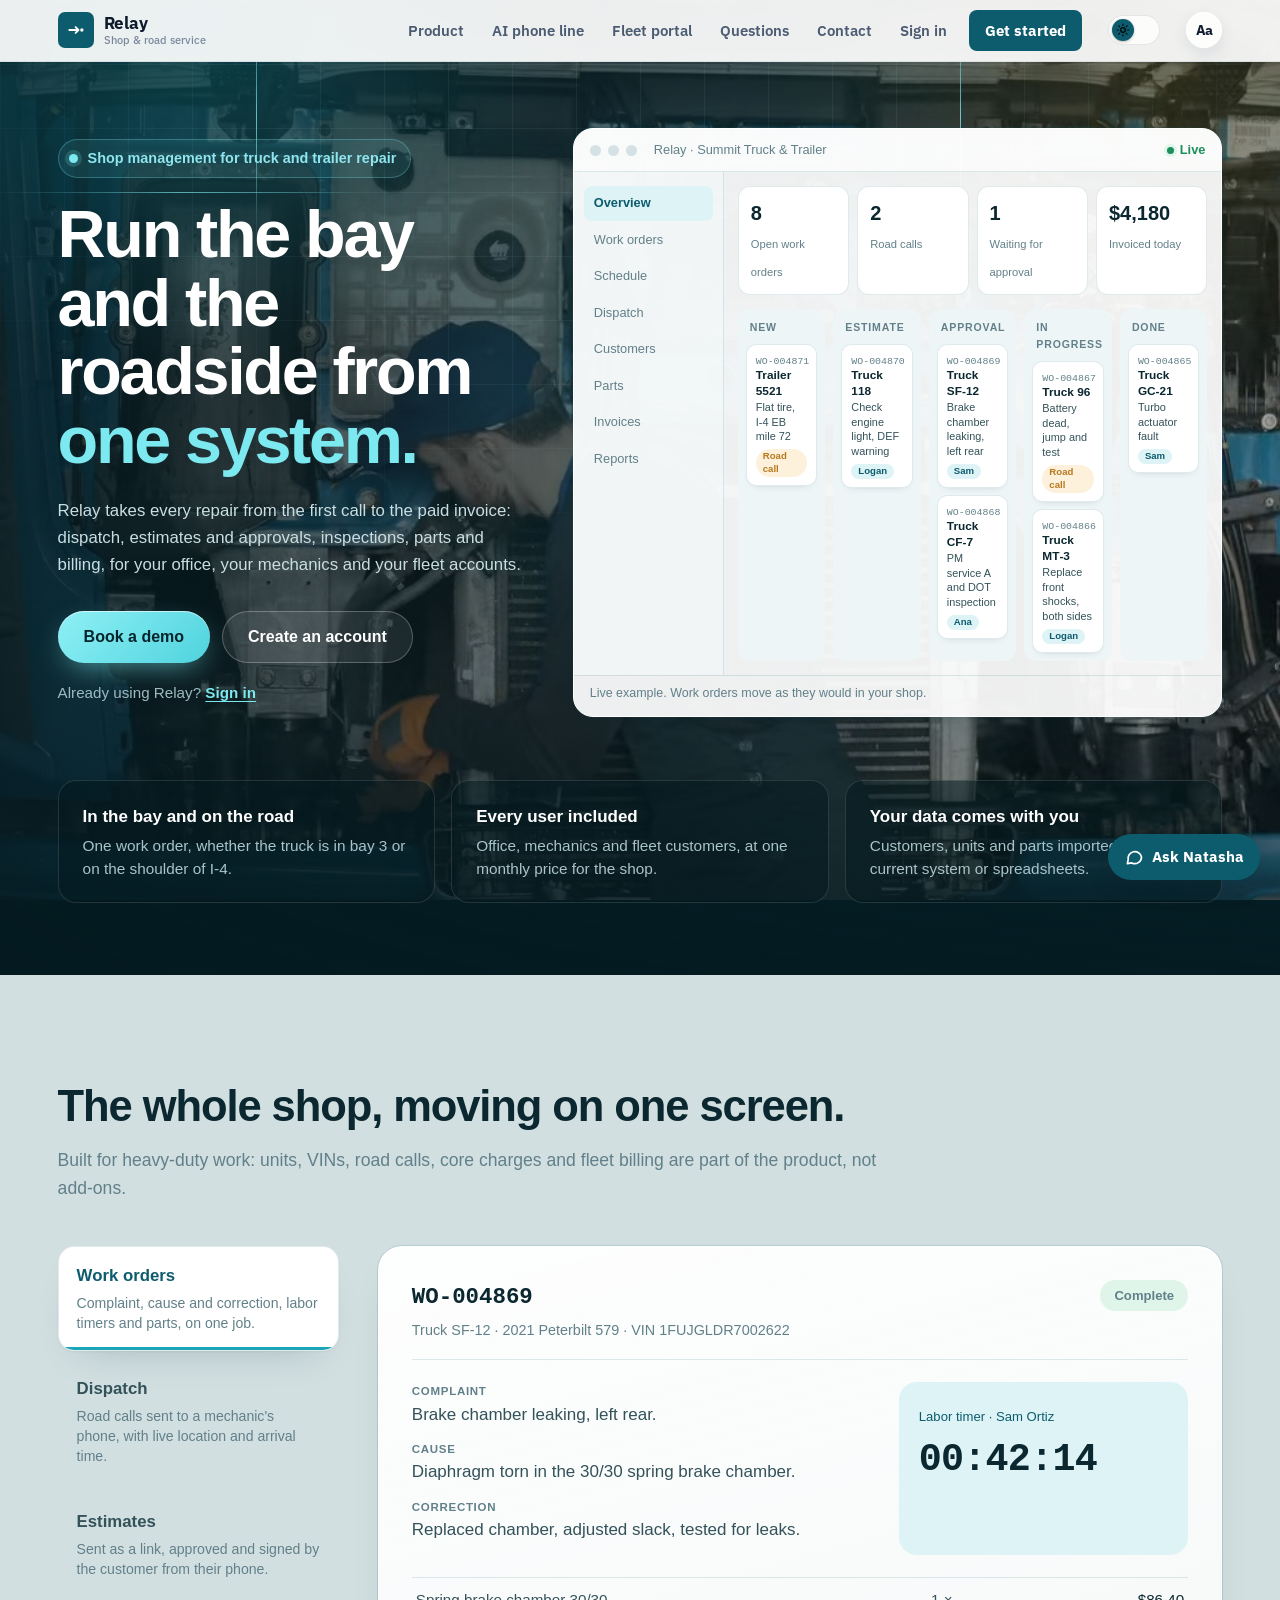
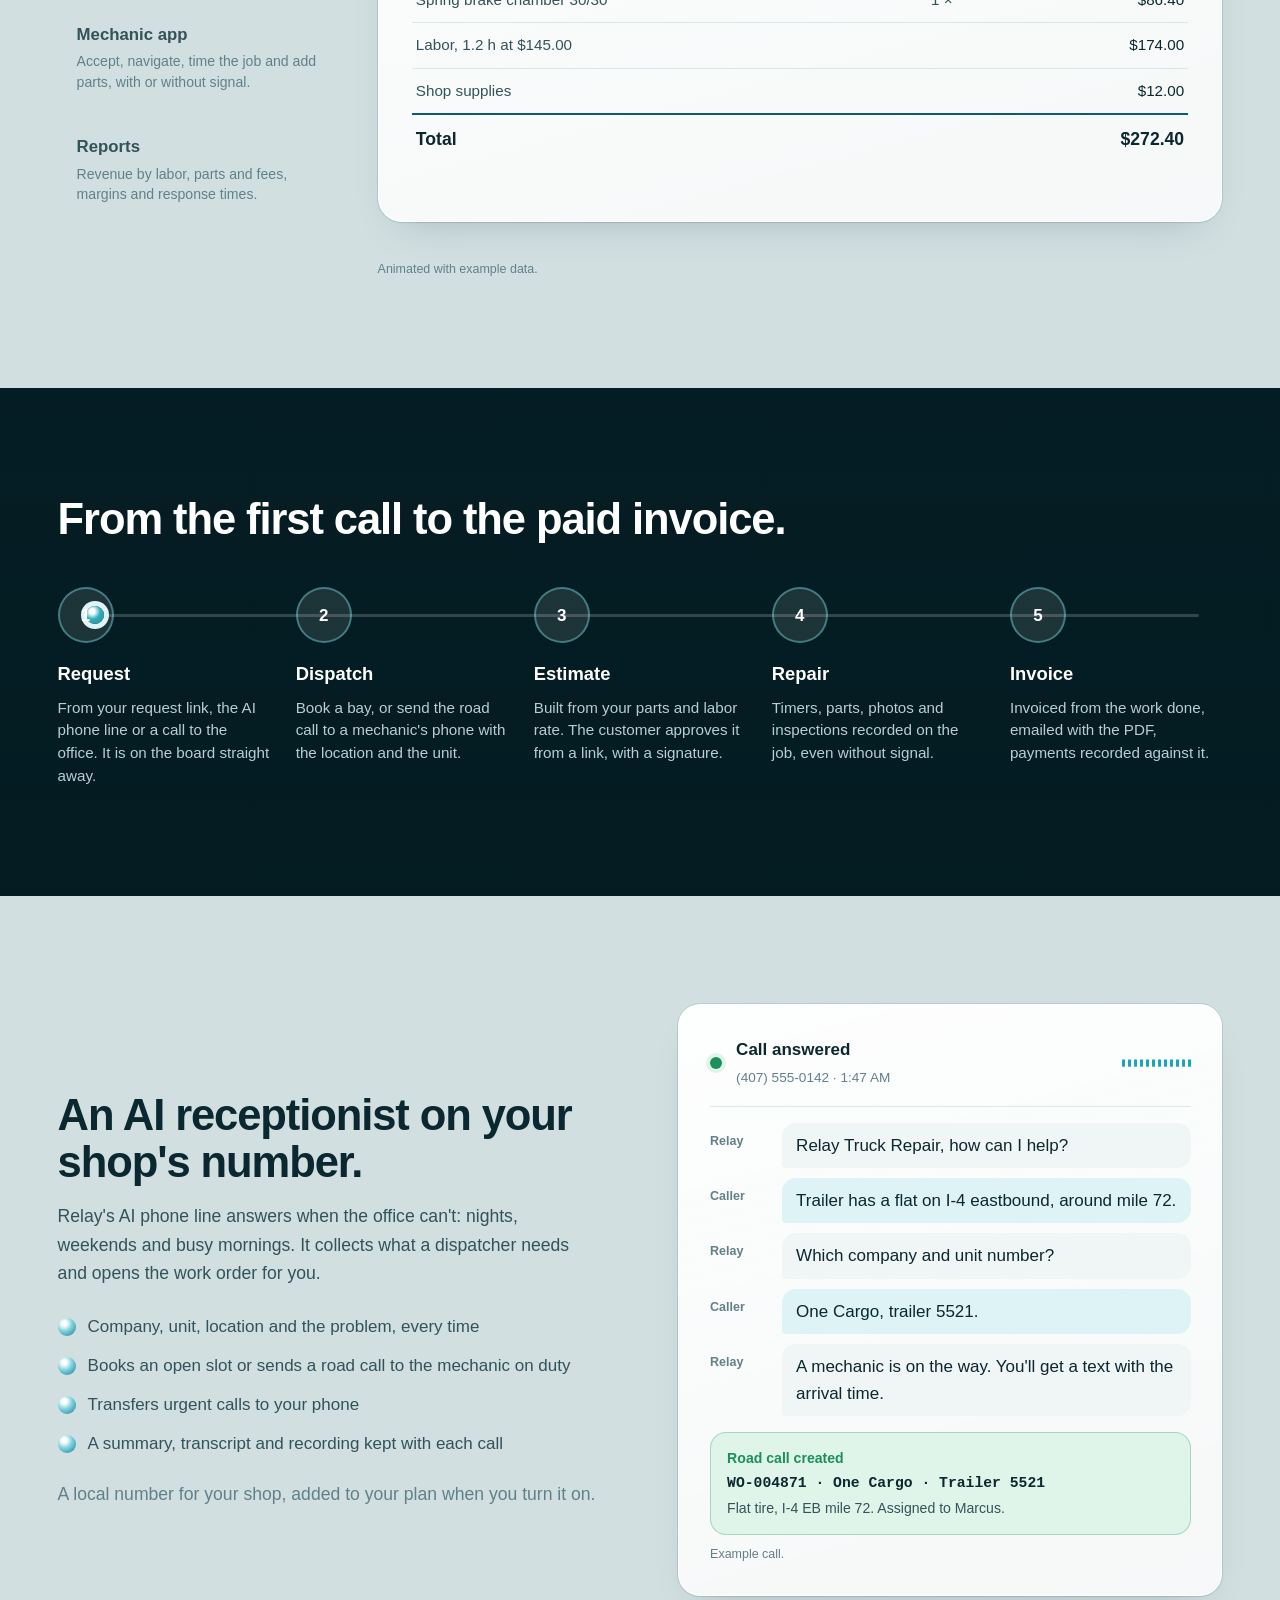
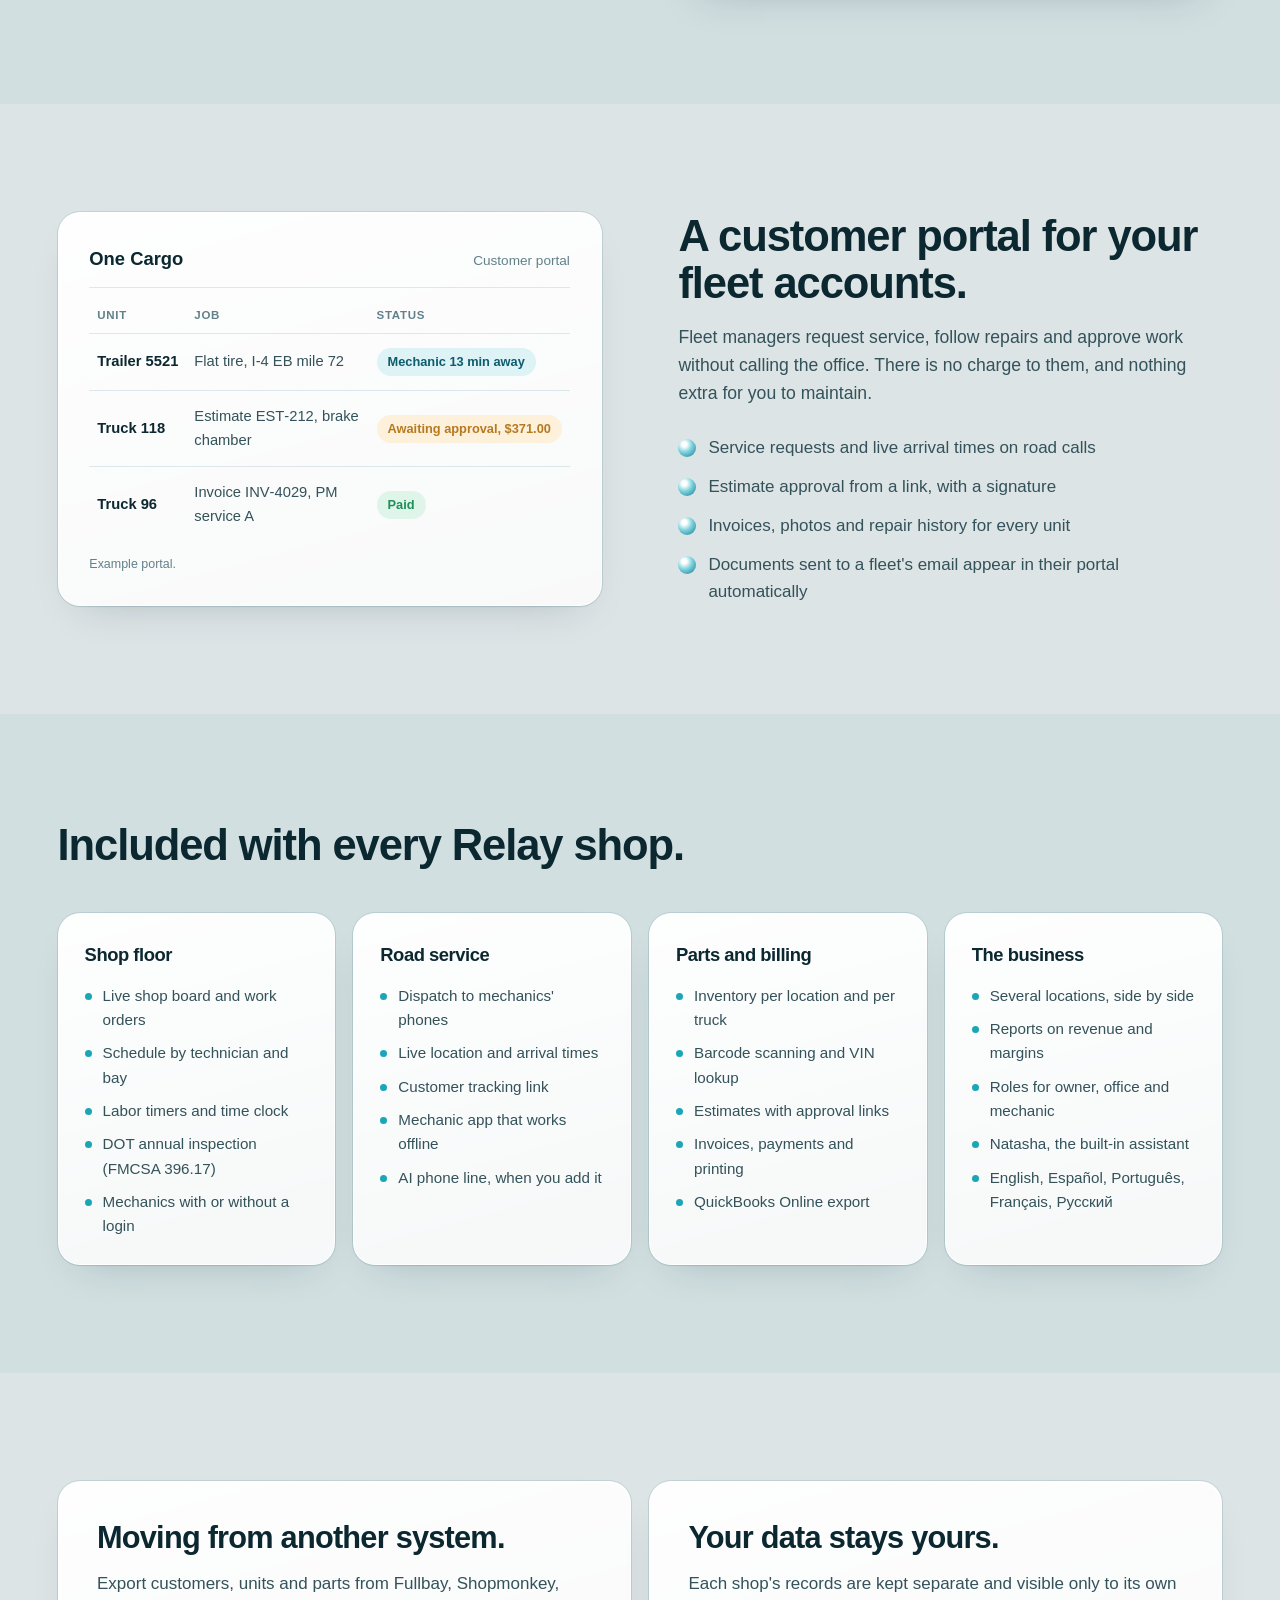
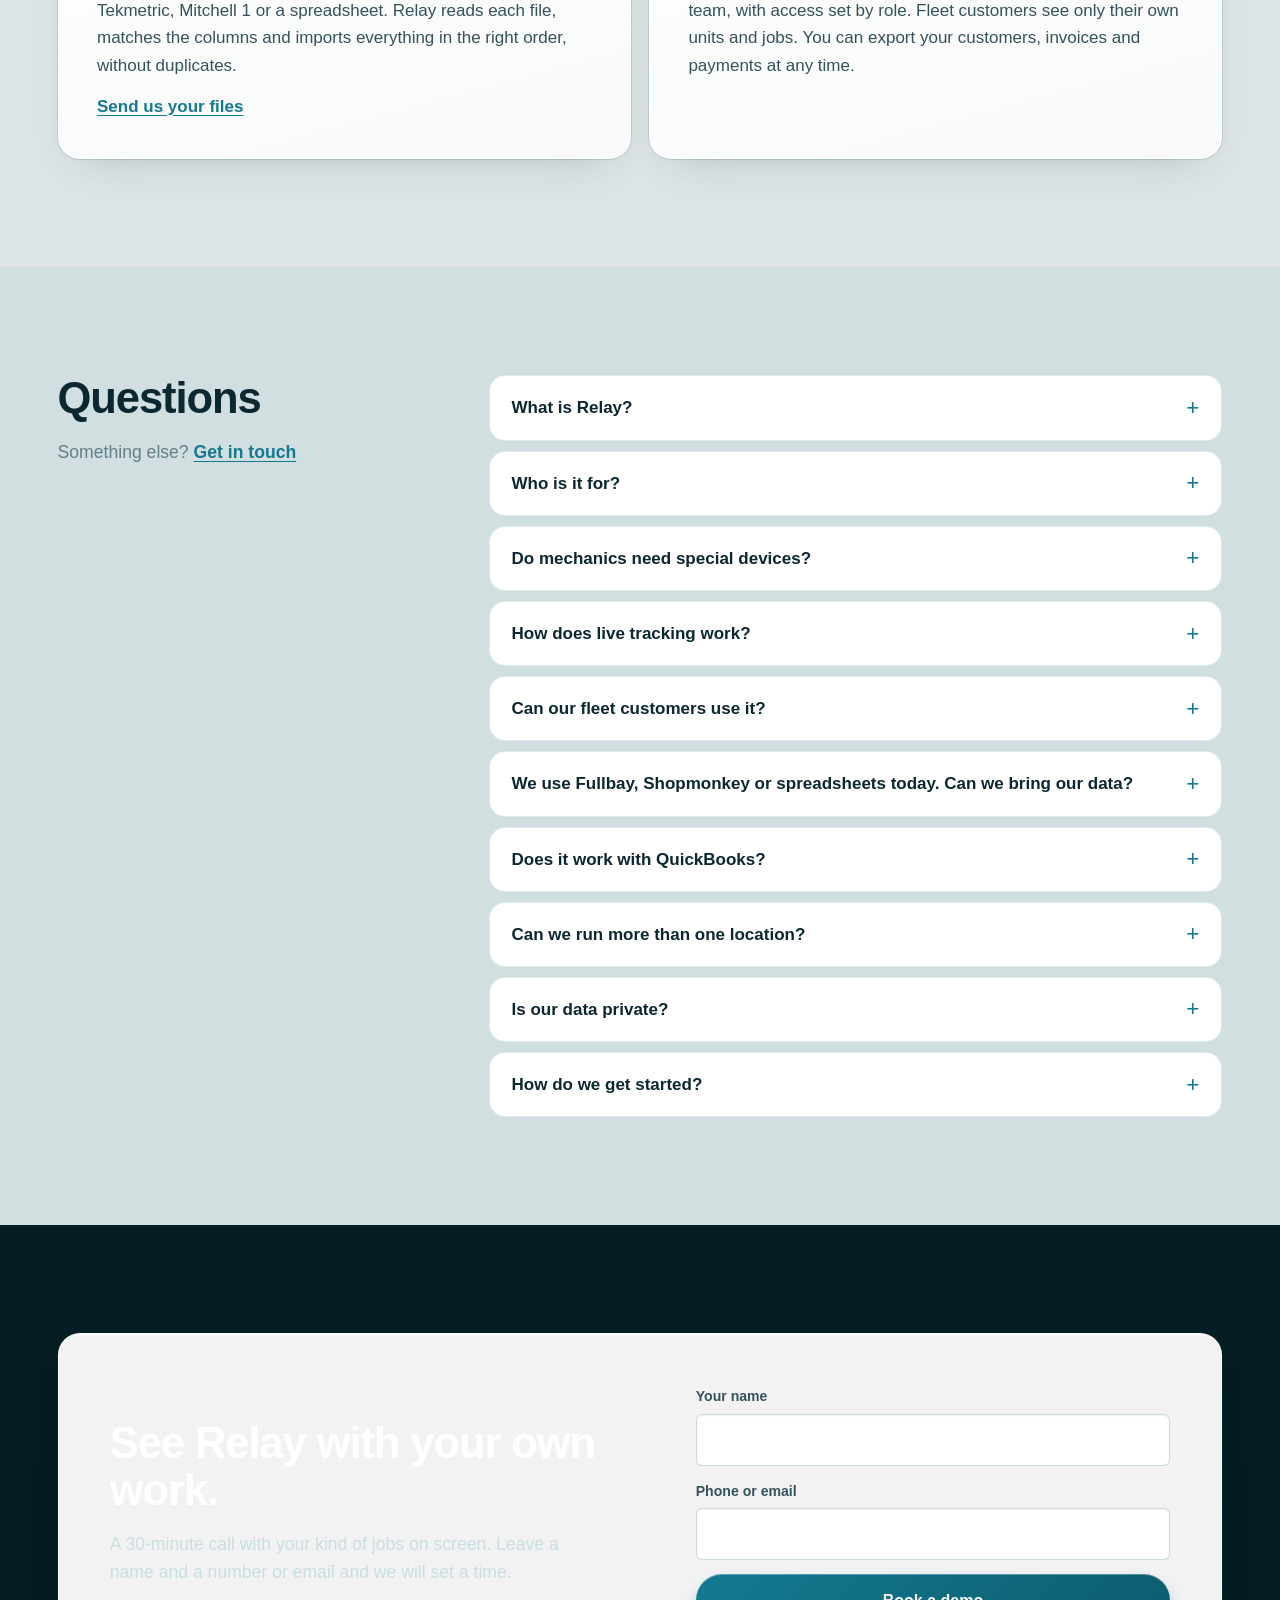
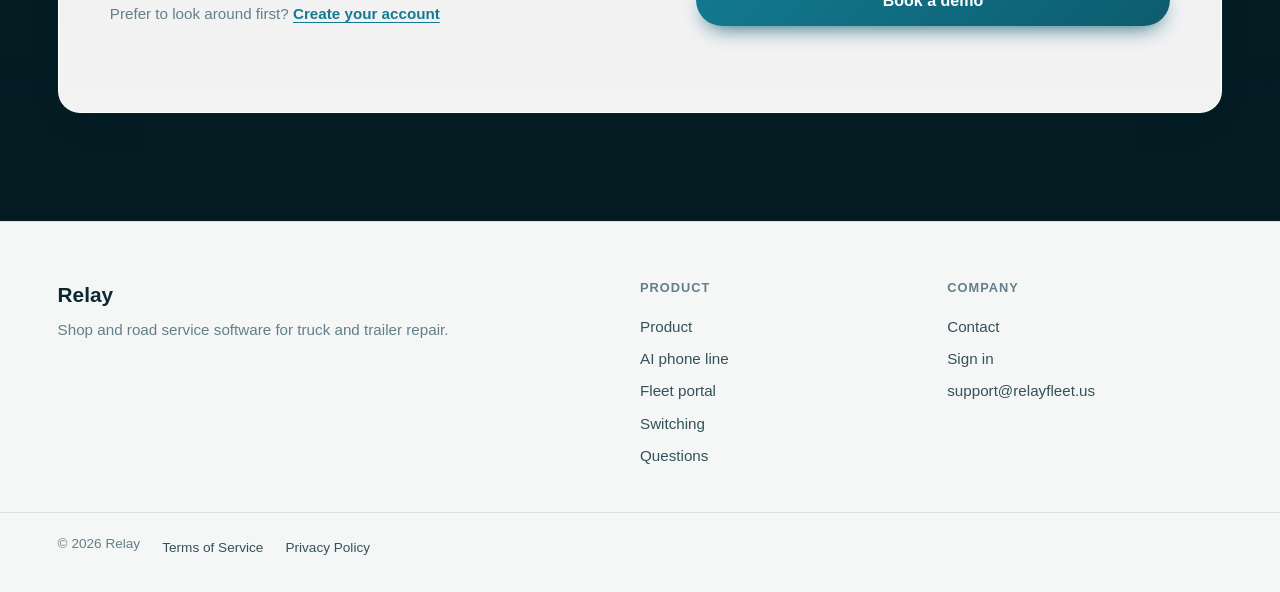
==== commit f26d30e0: "Add files via upload" ====
--- a/index.html
+++ b/index.html
@@ -17,7 +17,7 @@
 <link rel="stylesheet" href="admin-v3.css?v=088182b3db">
 <link rel="stylesheet" href="fmcsa.css?v=4ce216b70d">
 <link rel="stylesheet" href="glass.css?v=9a1209bb09">
-<link rel="stylesheet" href="site.css?v=1b49b1c830">
+<link rel="stylesheet" href="site.css?v=644d876525">
 <style>
   @import url('https://fonts.googleapis.com/css2?family=Archivo:wdth,wght@100..125,500..800&family=IBM+Plex+Sans:wght@400;500;600;700&family=IBM+Plex+Mono:wght@400;500&display=swap');
 </style>
@@ -132,16 +132,21 @@
 
   <!-- ================= PUBLIC HOME ================= -->
   <div id="homeView" class="rl lq">
-    <!-- the moving background: engine parts turning behind frosted water (landing-fx.js).
-         To play a filmed clip instead, put the file next to index.html and set data-video="your-clip.mp4". -->
-    <div class="lq-bg" aria-hidden="true" data-video="">
-      <canvas class="lq-engine"></canvas>
-      <canvas class="lq-water"></canvas>
-      <div class="lq-blob b1"></div><div class="lq-blob b2"></div><div class="lq-blob b3"></div>
-      <div class="lq-tint"></div>
-    </div>
-
+    <!-- the shop film: busy truck repair footage playing behind the whole landing page (landing.js).
+         relay-shop.mp4 / .webm on computers, relay-shop-640.mp4 on phones, relay-shop.jpg as the still
+         (data saver, reduced motion, or before it loads). Footage: Pexels (free licence), cut into one 19-second loop. -->
+    <div class="lq-bg" aria-hidden="true" data-video="relay-shop.mp4" data-webm="relay-shop.webm" data-small="relay-shop-640.mp4" data-poster="relay-shop.jpg">
+      <img class="lq-still" src="relay-shop.jpg" alt="" decoding="async">
+      <i class="lq-grain"></i>
+    </div>
     <section class="lq-hero" aria-labelledby="rlH1">
+      <div class="lq-hero-fx" aria-hidden="true">
+        <i class="lq-shade"></i>
+        <i class="lq-aurora a"></i><i class="lq-aurora b"></i><i class="lq-aurora c"></i>
+        <div class="lq-lines"><i class="lq-grid"></i><i class="lq-spot"></i>
+          <i class="lq-beam x" style="--r:3;--s:9s;--d:-1s"></i><i class="lq-beam x" style="--r:8;--s:11s;--d:-6s"></i>
+          <i class="lq-beam y" style="--k:-6;--s:8s;--d:-2s"></i><i class="lq-beam y" style="--k:5;--s:10s;--d:-5s"></i></div>
+      </div>
       <div class="lq-wrap lq-hero-in">
         <div class="lq-hero-copy">
           <p class="lq-kicker"><span class="lq-pulse" aria-hidden="true"></span>Shop management for truck and trailer repair</p>
@@ -181,7 +186,6 @@
           <figcaption>Live example. Work orders move as they would in your shop.</figcaption>
         </figure>
       </div>
-      <div class="lq-drop d1" aria-hidden="true"></div><div class="lq-drop d2" aria-hidden="true"></div><div class="lq-drop d3" aria-hidden="true"></div><div class="lq-drop d4" aria-hidden="true"></div>
 
       <div class="lq-wrap">
         <dl class="lq-facts">
@@ -195,11 +199,11 @@
     <!-- product: five animated scenes of the real workflow -->
     <section class="lq-sec" id="lxFeatures" aria-labelledby="rlProductH">
       <div class="lq-wrap">
-        <header class="lq-head lq-rv">
+        <header class="lq-head">
           <h2 id="rlProductH">The whole shop, moving on one screen.</h2>
           <p>Built for heavy-duty work: units, VINs, road calls, core charges and fleet billing are part of the product, not add-ons.</p>
         </header>
-        <div class="lq-tour lq-rv">
+        <div class="lq-tour">
           <div class="lq-tabs" role="tablist" aria-label="Relay in action">
             <button type="button" role="tab" class="lq-tab is-on" aria-selected="true" data-s="0"><b>Work orders</b><span>Complaint, cause and correction, labor timers and parts, on one job.</span><i class="lq-prog"></i></button>
             <button type="button" role="tab" class="lq-tab" aria-selected="false" data-s="1"><b>Dispatch</b><span>Road calls sent to a mechanic's phone, with live location and arrival time.</span><i class="lq-prog"></i></button>
@@ -307,10 +311,10 @@
     </section>
 
     <!-- the flow, with a drop running through the five steps -->
-    <section class="lq-sec lq-flow" aria-labelledby="rlFlowH">
+    <section class="lq-sec lq-flow lq-band" aria-labelledby="rlFlowH">
       <div class="lq-wrap">
-        <header class="lq-head lq-rv"><h2 id="rlFlowH">From the first call to the paid invoice.</h2></header>
-        <div class="lq-pipe lq-rv">
+        <header class="lq-head"><h2 id="rlFlowH">From the first call to the paid invoice.</h2></header>
+        <div class="lq-pipe">
           <div class="lq-pipe-line" aria-hidden="true"><i class="lq-runner"></i></div>
           <ol class="rl-steps lq-steps">
             <li><i aria-hidden="true">1</i><b>Request</b><span>From your request link, the AI phone line or a call to the office. It is on the board straight away.</span></li>
@@ -326,7 +330,7 @@
     <!-- AI phone line: a call that plays out -->
     <section class="lq-sec" id="lxPhone" aria-labelledby="rlPhoneH">
       <div class="lq-wrap lq-split">
-        <div class="lq-split-copy lq-rv">
+        <div class="lq-split-copy">
           <h2 id="rlPhoneH">An AI receptionist on your shop's number.</h2>
           <p>Relay's AI phone line answers when the office can't: nights, weekends and busy mornings. It collects what a dispatcher needs and opens the work order for you.</p>
           <ul class="lq-list">
@@ -337,7 +341,7 @@
           </ul>
           <p class="lq-fine">A local number for your shop, added to your plan when you turn it on.</p>
         </div>
-        <figure class="lq-call lq-glass lq-rv" id="lqCall" aria-label="Example of a call answered by the AI phone line">
+        <figure class="lq-call lq-glass" id="lqCall" aria-label="Example of a call answered by the AI phone line">
           <div class="call-head"><span class="call-ring" aria-hidden="true"></span><div><b>Call answered</b><span>(407) 555‑0142 · 1:47 AM</span></div><div class="wave" aria-hidden="true"><i></i><i></i><i></i><i></i><i></i><i></i><i></i><i></i><i></i><i></i><i></i><i></i></div></div>
           <dl class="call-log">
             <div><dt>Relay</dt><dd>Relay Truck Repair, how can I help?</dd></div>
@@ -355,7 +359,7 @@
     <!-- fleet portal: statuses that change -->
     <section class="lq-sec" id="lxFleets" aria-labelledby="rlFleetH">
       <div class="lq-wrap lq-split lq-split-rev">
-        <figure class="lq-portal lq-glass lq-rv" id="lqPortal" aria-label="Example of the fleet customer portal">
+        <figure class="lq-portal lq-glass" id="lqPortal" aria-label="Example of the fleet customer portal">
           <div class="portal-head"><b>One Cargo</b><span>Customer portal</span></div>
           <table>
             <thead><tr><th>Unit</th><th>Job</th><th>Status</th></tr></thead>
@@ -367,7 +371,7 @@
           </table>
           <figcaption>Example portal.</figcaption>
         </figure>
-        <div class="lq-split-copy lq-rv">
+        <div class="lq-split-copy">
           <h2 id="rlFleetH">A customer portal for your fleet accounts.</h2>
           <p>Fleet managers request service, follow repairs and approve work without calling the office. There is no charge to them, and nothing extra for you to maintain.</p>
           <ul class="lq-list">
@@ -382,24 +386,24 @@
 
     <section class="lq-sec" aria-labelledby="rlAllH">
       <div class="lq-wrap">
-        <header class="lq-head lq-rv"><h2 id="rlAllH">Included with every Relay shop.</h2></header>
+        <header class="lq-head"><h2 id="rlAllH">Included with every Relay shop.</h2></header>
         <div class="rl-spec lq-spec">
-          <div class="lq-glass lq-rv"><h3>Shop floor</h3><ul><li>Live shop board and work orders</li><li>Schedule by technician and bay</li><li>Labor timers and time clock</li><li>DOT annual inspection (FMCSA 396.17)</li><li>Mechanics with or without a login</li></ul></div>
-          <div class="lq-glass lq-rv"><h3>Road service</h3><ul><li>Dispatch to mechanics' phones</li><li>Live location and arrival times</li><li>Customer tracking link</li><li>Mechanic app that works offline</li><li>AI phone line, when you add it</li></ul></div>
-          <div class="lq-glass lq-rv"><h3>Parts and billing</h3><ul><li>Inventory per location and per truck</li><li>Barcode scanning and VIN lookup</li><li>Estimates with approval links</li><li>Invoices, payments and printing</li><li>QuickBooks Online export</li></ul></div>
-          <div class="lq-glass lq-rv"><h3>The business</h3><ul><li>Several locations, side by side</li><li>Reports on revenue and margins</li><li>Roles for owner, office and mechanic</li><li>Natasha, the built-in assistant</li><li>English, Español, Português, Français, Русский</li></ul></div>
+          <div class="lq-glass"><h3>Shop floor</h3><ul><li>Live shop board and work orders</li><li>Schedule by technician and bay</li><li>Labor timers and time clock</li><li>DOT annual inspection (FMCSA 396.17)</li><li>Mechanics with or without a login</li></ul></div>
+          <div class="lq-glass"><h3>Road service</h3><ul><li>Dispatch to mechanics' phones</li><li>Live location and arrival times</li><li>Customer tracking link</li><li>Mechanic app that works offline</li><li>AI phone line, when you add it</li></ul></div>
+          <div class="lq-glass"><h3>Parts and billing</h3><ul><li>Inventory per location and per truck</li><li>Barcode scanning and VIN lookup</li><li>Estimates with approval links</li><li>Invoices, payments and printing</li><li>QuickBooks Online export</li></ul></div>
+          <div class="lq-glass"><h3>The business</h3><ul><li>Several locations, side by side</li><li>Reports on revenue and margins</li><li>Roles for owner, office and mechanic</li><li>Natasha, the built-in assistant</li><li>English, Español, Português, Français, Русский</li></ul></div>
         </div>
       </div>
     </section>
 
     <section class="lq-sec" id="lxSwitch" aria-labelledby="rlSwitchH">
       <div class="lq-wrap lq-two">
-        <div class="lq-glass lq-rv">
+        <div class="lq-glass">
           <h2 id="rlSwitchH">Moving from another system.</h2>
           <p>Export customers, units and parts from Fullbay, Shopmonkey, Tekmetric, Mitchell 1 or a spreadsheet. Relay reads each file, matches the columns and imports everything in the right order, without duplicates.</p>
           <button type="button" class="lq-link" data-contact>Send us your files</button>
         </div>
-        <div class="lq-glass lq-rv">
+        <div class="lq-glass">
           <h2 id="rlTrustH">Your data stays yours.</h2>
           <p>Each shop's records are kept separate and visible only to its own team, with access set by role. Fleet customers see only their own units and jobs. You can export your customers, invoices and payments at any time.</p>
         </div>
@@ -408,14 +412,14 @@
 
     <section class="lq-sec" id="lxFaq" aria-labelledby="rlFaqH">
       <div class="lq-wrap lq-faq">
-        <header class="lq-head lq-rv"><h2 id="rlFaqH">Questions</h2><p>Something else? <button type="button" class="lq-link" id="faqContact">Get in touch</button></p></header>
+        <header class="lq-head"><h2 id="rlFaqH">Questions</h2><p>Something else? <button type="button" class="lq-link" id="faqContact">Get in touch</button></p></header>
         <div class="lq-faq-list"><details class="rl-faq-item"><summary>What is Relay?</summary><p>Relay is shop and road service software for truck and trailer repair. Every repair lives on one work order — from the call or request, through dispatch, the mechanic on site, the estimate and the customer's approval, to the invoice and payment — and your office, your mechanics and your fleet customers all see the same job, live.</p></details><details class="rl-faq-item"><summary>Who is it for?</summary><p>Truck and trailer repair shops, mobile mechanics and roadside service businesses — from a two-mechanic shop with no dispatcher to companies running several locations.</p></details><details class="rl-faq-item"><summary>Do mechanics need special devices?</summary><p>No. Mechanics use Relay on their own phones (iPhone or Android). They accept road calls, navigate, run timers, add parts and photos, and can use voice commands. Relay can be installed on the home screen like an app — no app store needed.</p></details><details class="rl-faq-item"><summary>How does live tracking work?</summary><p>When a mechanic is on a road call and sharing location, the office sees them on the dispatch map and the fleet customer sees the ETA. Mechanics control when they share, and location is only visible to their own shop and the customer on that job. Phones pause location while an app is closed or the screen is locked, so the ETA updates while Relay is open on the mechanic's phone.</p></details><details class="rl-faq-item"><summary>Can our fleet customers use it?</summary><p>Yes. Fleet customers get their own portal: they request service, follow the mechanic's ETA, approve estimates, see photos and invoices, and look up every unit's repair history.</p></details><details class="rl-faq-item"><summary>We use Fullbay, Shopmonkey or spreadsheets today. Can we bring our data?</summary><p>Yes. Export your customers, vehicles and parts as CSV or Excel files and add them all at once — Relay recognises each file, matches the columns, and imports everything in the right order. Nothing is duplicated.</p></details><details class="rl-faq-item"><summary>Does it work with QuickBooks?</summary><p>Relay exports your customers, invoices, payments, products and vendors in the format QuickBooks Online imports.</p></details><details class="rl-faq-item"><summary>Can we run more than one location?</summary><p>Yes. Each location keeps its own customers, work orders, invoices, stock and mechanics, with its own name and details on its documents. The owner switches between them in a tap and compares them side by side in Reports.</p></details><details class="rl-faq-item"><summary>Is our data private?</summary><p>Each shop's data is kept separate and is only visible to that shop's team, with access by role (owner, office staff, mechanic) — and to fleet customers only for their own vehicles and jobs.</p></details><details class="rl-faq-item"><summary>How do we get started?</summary><p>Book a demo call and we will walk you through Relay with your own kind of work. Or set up your company yourself in a few minutes, invite your mechanics with your shop code, and add or import your customers.</p></details></div>
       </div>
     </section>
 
-    <section class="lq-sec lq-close" id="nxClose" aria-labelledby="nxCloseH">
+    <section class="lq-sec lq-close lq-band" id="nxClose" aria-labelledby="nxCloseH">
       <div class="lq-wrap">
-        <div class="lq-close-in lq-glass lq-rv">
+        <div class="lq-close-in lq-glass">
           <div>
             <h2 id="nxCloseH">See Relay with your own work.</h2>
             <p>A 30-minute call with your kind of jobs on screen. Leave a name and a number or email and we will set a time.</p>
@@ -1343,7 +1347,7 @@
 <script src="lang.js?v=70e1770f2a" defer></script>
 <script src="natasha.js?v=f224fb953e" defer></script>
 <script src="plans.js?v=cab7a04338" defer></script>
-<script src="landing.js?v=694741e4c5" defer></script>
+<script src="landing.js?v=5c8a35ab04" defer></script>
 <script src="pwa.js?v=d2673f834b" defer></script>
 
 </body>
--- a/site.css
+++ b/site.css
@@ -1,20 +1,20 @@
 /* ============================================================
-   RelayFleet — the public page (#homeView.rl.lq): "deep water".
-   A moving engine (crankshaft, pistons, gears, turbo, belt) turns behind frosted water,
-   with light caustics and drifting colour (landing.js draws them on two canvases).
-   Everything on top is glass: panels, drops and a live copy of the Relay board.
-   Full width on every monitor. Accent: Relay teal, or the colour picked in Appearance.
-   Motion stops for visitors who ask their device for reduced motion.
+   RelayFleet — the public page (#homeView.rl.lq): "clear water".
+   A film of a busy truck repair shop plays behind the whole page. The hero shows it through tinted
+   glass (drifting colour, light running along a grid, a soft spotlight at the pointer); the sections
+   below are light glass over it, with two clear film bands (the five steps and the demo request).
+   Speed rules: no full-page effects, no backdrop blur except the header and the hero board,
+   nothing animates in on scroll, and a click shows its result at once.
+   Accent: Relay teal, or the colour picked in Appearance. Still frames for reduced motion.
    ============================================================ */
-.rl.lq{ --lq-deep:#03161B; --lq-deep-2:#062630; --lq-ink:#F0FAFB; --lq-text:#BFD7DC; --lq-soft:#8CAAB1;
-  --lq-acc:var(--accent, #0D5C6E); --lq-acc-2:var(--accent-2, #137A91); --lq-aqua:#7BE9EF; --lq-amber:#F2B53A; --lq-ok:#4BD39A;
+.rl.lq{ --lq-bg:#F5FAFB; --lq-bg-2:#E8F4F6; --lq-ink:#0B2730; --lq-text:#33525A; --lq-soft:#62808A;
+  --lq-acc:var(--accent, #0D5C6E); --lq-acc-2:var(--accent-2, #137A91); --lq-aqua:#1AA6B7; --lq-aqua-soft:#DDF3F6;
+  --lq-amber:#B7791F; --lq-amber-soft:#FDF1DC; --lq-ok:#1E8E5A; --lq-ok-soft:#DFF5EA; --lq-violet:#6D4FD1; --lq-violet-soft:#EEE9FF;
   --rl-accent:var(--accent, #0D5C6E);
-  --g-bg:rgba(255,255,255,.065); --g-bg-2:rgba(255,255,255,.11); --g-line:rgba(255,255,255,.16); --g-blur:22px;
-  position:relative; isolation:isolate; overflow:clip; color:var(--lq-text); background:var(--lq-deep);
+  --panel:rgba(255,255,255,.86); --line:rgba(13,92,110,.13); --shadow:0 1px 2px rgba(11,39,48,.05), 0 18px 40px -24px rgba(11,39,48,.25);
+  position:relative; color:var(--lq-text); background:var(--lq-bg);
   font-family:-apple-system, BlinkMacSystemFont, "Segoe UI", Roboto, "Helvetica Neue", Arial, sans-serif;
   font-size:17px; line-height:1.6; -webkit-font-smoothing:antialiased; }
-/* the page is always the deep-water look; in dark theme the water is a shade deeper */
-:root[data-theme="dark"] .rl{ --lq-deep:#020F13; --lq-deep-2:#041D25; }
 main:has(> #homeView.rl:not(.hidden)){ max-width:none; padding:0; margin:0; }
 .lq *{ box-sizing:border-box; }
 .lq h1, .lq h2, .lq h3, .lq h4{ color:var(--lq-ink); font-family:inherit; letter-spacing:-.025em; margin:0; }
@@ -22,126 +22,133 @@
 .lq :focus-visible{ outline:3px solid var(--lq-aqua); outline-offset:3px; border-radius:6px; }
 .lq-wrap{ width:100%; max-width:1880px; margin:0 auto; padding:0 clamp(20px, 4.5vw, 96px); position:relative; }
 
-/* ---------- the header floats as glass over the page ---------- */
-body:has(#homeView.rl:not(.hidden)) .topbar{ position:fixed; top:0; left:0; right:0; z-index:60; background:rgba(3,22,27,.38);
-  -webkit-backdrop-filter:blur(18px) saturate(160%); backdrop-filter:blur(18px) saturate(160%); border-bottom:1px solid rgba(255,255,255,.08); }
+/* ---------- the header: white glass over the page ---------- */
+body:has(#homeView.rl:not(.hidden)) .topbar{ position:fixed; top:0; left:0; right:0; z-index:60; background:rgba(255,255,255,.92);
+  -webkit-backdrop-filter:blur(14px) saturate(150%); backdrop-filter:blur(14px) saturate(150%); border-bottom:1px solid rgba(13,92,110,.1); }
 body:has(#homeView.rl:not(.hidden)) .topbar-inner{ max-width:1880px; margin:0 auto; padding-left:clamp(20px, 4.5vw, 96px); padding-right:clamp(20px, 4.5vw, 96px); }
-body:has(#homeView.rl:not(.hidden)) .topbar .brand-text b, body:has(#homeView.rl:not(.hidden)) .topbar .nav-text{ color:#F0FAFB; }
-body:has(#homeView.rl:not(.hidden)) .topbar .brand-text span{ color:#9CBCC3; }
-body:has(#homeView.rl:not(.hidden)) .topbar .nav-text:hover{ color:var(--lq-aqua, #7BE9EF); }
 body:has(#homeView:not(.hidden)) > footer{ display:none; }
 
-/* ---------- background: canvases, colour blobs, tint ---------- */
-.lq-bg{ position:fixed; inset:0; z-index:-1; pointer-events:none; overflow:hidden;
-  background:radial-gradient(120% 90% at 70% 10%, var(--lq-deep-2), var(--lq-deep) 60%); }
-#homeView.hidden .lq-bg{ display:none; }
-.lq-bg canvas, .lq-bg video{ position:absolute; inset:-4%; width:108%; height:108%; display:block; }
-.lq-engine{ filter:blur(5px) saturate(1.1); opacity:.62; }
-.lq-bg video{ object-fit:cover; filter:blur(7px) saturate(1.05) brightness(.6); }
-.lq-water{ mix-blend-mode:screen; opacity:.42; }
-.lq-blob{ position:absolute; width:46vmax; height:46vmax; border-radius:50%; filter:blur(70px); opacity:.42; mix-blend-mode:screen; will-change:transform; }
-.lq-blob.b1{ background:var(--lq-acc-2); left:-12vmax; top:-14vmax; animation:lqDrift1 26s ease-in-out infinite alternate; }
-.lq-blob.b2{ background:#1B8FA0; right:-16vmax; top:30vh; opacity:.28; animation:lqDrift2 32s ease-in-out infinite alternate; }
-.lq-blob.b3{ background:var(--lq-acc); left:25vw; bottom:-24vmax; animation:lqDrift3 29s ease-in-out infinite alternate; }
-.lq-tint{ position:absolute; inset:0; background:linear-gradient(180deg, rgba(3,22,27,.15), rgba(3,22,27,.55) 70%, rgba(3,22,27,.75)); }
-@keyframes lqDrift1{ to{ transform:translate(18vw, 22vh) scale(1.2); } }
-@keyframes lqDrift2{ to{ transform:translate(-22vw, -18vh) scale(.85); } }
-@keyframes lqDrift3{ to{ transform:translate(12vw, -20vh) scale(1.15); } }
-
-/* ---------- glass ---------- */
-.lq-glass{ position:relative; background:linear-gradient(160deg, var(--g-bg-2), var(--g-bg) 40%, rgba(255,255,255,.03));
-  -webkit-backdrop-filter:blur(var(--g-blur)) saturate(170%); backdrop-filter:blur(var(--g-blur)) saturate(170%);
-  border:1px solid var(--g-line); border-radius:22px;
-  box-shadow:inset 0 1px 0 rgba(255,255,255,.22), inset 0 -1px 0 rgba(0,0,0,.25), 0 30px 60px -30px rgba(0,0,0,.6); }
-.lq-glass::before{ content:""; position:absolute; inset:0; border-radius:inherit; pointer-events:none;
-  background:radial-gradient(120% 60% at 10% 0%, rgba(255,255,255,.14), transparent 50%); }
-
-/* water drops: refract what is behind them */
-.lq-drop{ position:absolute; border-radius:50%; pointer-events:none; z-index:1;
-  -webkit-backdrop-filter:blur(1.5px) saturate(180%) brightness(1.15); backdrop-filter:blur(1.5px) saturate(180%) brightness(1.15);
-  background:radial-gradient(circle at 32% 28%, rgba(255,255,255,.75) 0 6%, rgba(255,255,255,.12) 12%, transparent 40%),
-             radial-gradient(circle at 60% 75%, rgba(123,233,239,.25), transparent 55%);
-  box-shadow:inset -6px -10px 18px rgba(0,0,0,.25), inset 4px 6px 10px rgba(255,255,255,.25), 0 12px 24px -10px rgba(0,0,0,.5);
-  animation:lqFloat 9s ease-in-out infinite alternate; }
-.lq-drop.d1{ width:86px; height:86px; left:44%; top:16%; }
-.lq-drop.d2{ width:38px; height:38px; left:34%; top:9%; animation-duration:7s; }
-.lq-drop.d3{ width:120px; height:120px; right:3%; top:70%; animation-duration:11s; }
-.lq-drop.d4{ width:24px; height:24px; left:52%; top:84%; animation-duration:6s; }
-@keyframes lqFloat{ 0%{ transform:translate(0,0) scale(1); border-radius:50%; } 50%{ border-radius:48% 52% 50% 50% / 54% 50% 50% 46%; } 100%{ transform:translate(14px,-22px) scale(1.04); border-radius:50%; } }
+/* ---------- glass panels (no live blur: cheap to draw) ---------- */
+.lq-glass{ position:relative; background:linear-gradient(165deg, rgba(255,255,255,.96), rgba(255,255,255,.8)); border:1px solid rgba(255,255,255,.9);
+  outline:1px solid var(--line); border-radius:22px; box-shadow:var(--shadow), inset 0 1px 0 #fff; }
 
 /* ---------- buttons and links ---------- */
 .lq-btn{ position:relative; overflow:hidden; display:inline-flex; align-items:center; justify-content:center; min-height:52px; padding:0 26px;
-  border:1px solid rgba(255,255,255,.22); border-radius:999px; color:#fff; font:inherit; font-size:1rem; font-weight:650; cursor:pointer;
-  background:linear-gradient(135deg, var(--lq-acc-2), var(--lq-acc)); box-shadow:inset 0 1px 0 rgba(255,255,255,.35), 0 14px 30px -12px var(--lq-acc-2);
-  transition:transform .2s ease, box-shadow .2s ease; }
-.lq-btn > span{ position:relative; }
-.lq-btn::after{ content:""; position:absolute; top:0; bottom:0; width:40%; left:-60%; background:linear-gradient(100deg, transparent, rgba(255,255,255,.35), transparent); animation:lqSheen 4.5s ease-in-out infinite; }
-.lq-btn:hover{ transform:translateY(-2px); box-shadow:inset 0 1px 0 rgba(255,255,255,.4), 0 18px 36px -12px var(--lq-acc-2); }
+  border:none; border-radius:999px; color:#fff; font:inherit; font-size:1rem; font-weight:650; cursor:pointer;
+  background:linear-gradient(135deg, var(--lq-acc-2), var(--lq-acc)); box-shadow:inset 0 1px 0 rgba(255,255,255,.3), 0 10px 22px -10px var(--lq-acc);
+  transition:filter .12s ease; }
+.lq-btn:hover{ filter:brightness(1.08); }
+.lq-btn:active{ filter:brightness(.95); }
 .lq-btn:disabled{ opacity:.6; cursor:progress; }
-.lq-btn-glass{ background:rgba(255,255,255,.08); -webkit-backdrop-filter:blur(14px); backdrop-filter:blur(14px); box-shadow:inset 0 1px 0 rgba(255,255,255,.25); }
-.lq-btn-glass::after{ display:none; }
-@keyframes lqSheen{ 0%, 60%{ left:-60%; } 100%{ left:130%; } }
-.lq-link{ border:none; background:none; padding:0; font:inherit; font-weight:650; color:var(--lq-aqua); text-decoration:underline; text-underline-offset:3px; cursor:pointer; }
-.lq-link:hover{ color:#fff; }
-
-/* ---------- hero ---------- */
-.lq-hero{ position:relative; min-height:100vh; min-height:100svh; padding:calc(var(--topbar-h, 64px) + clamp(36px, 8vh, 96px)) 0 clamp(36px, 6vh, 64px); display:flex; flex-direction:column; justify-content:center; }
+.lq-btn-glass{ background:#fff; color:var(--lq-ink); box-shadow:inset 0 0 0 1px var(--line), 0 6px 16px -10px rgba(11,39,48,.3); }
+.lq-link{ border:none; background:none; padding:0; font:inherit; font-weight:650; color:var(--lq-acc-2); text-decoration:underline; text-underline-offset:3px; cursor:pointer; }
+.lq-link:hover{ color:var(--lq-ink); }
+
+/* ---------- the shop film, behind the whole page ---------- */
+.rl.lq{ background:#06222A; isolation:isolate; }
+.lq-bg{ position:fixed; inset:0; z-index:-1; overflow:hidden; pointer-events:none; background:#06222A; }
+#homeView.hidden .lq-bg{ display:none; }
+.lq-bg > *{ position:absolute; }
+.lq-film, .lq-still{ inset:0; width:100%; height:100%; object-fit:cover; display:block; }
+.lq-still{ transition:opacity .6s; }
+.lq-bg.has-film .lq-still{ opacity:0; }
+.lq-grain{ inset:0; opacity:.06; background-image:url("data:image/svg+xml,%3Csvg xmlns='http://www.w3.org/2000/svg' width='160' height='160'%3E%3Cfilter id='n'%3E%3CfeTurbulence type='fractalNoise' baseFrequency='.85' numOctaves='3' stitchTiles='stitch'/%3E%3C/filter%3E%3Crect width='100%25' height='100%25' filter='url(%23n)'/%3E%3C/svg%3E"); }
+
+/* ---------- hero: tinted glass over the film ---------- */
+.lq-hero{ --cell:64px; position:relative; overflow:hidden; isolation:isolate; min-height:100vh; min-height:100svh;
+  padding:calc(var(--topbar-h, 64px) + clamp(36px, 8vh, 96px)) 0 clamp(48px, 8vh, 96px);
+  display:flex; flex-direction:column; justify-content:center; background:transparent; color:#C9DEE2; }
+.lq-hero-fx{ position:absolute; inset:0; z-index:-1; pointer-events:none; overflow:hidden; }
+.lq-hero-fx > *{ position:absolute; }
+.lq-shade{ inset:0; background:linear-gradient(90deg, rgba(4,26,32,.86) 0%, rgba(4,26,32,.62) 45%, rgba(4,26,32,.38) 100%),
+  linear-gradient(180deg, rgba(4,26,32,.35) 0%, transparent 30%, transparent 75%, rgba(4,26,32,.6) 100%); }
+.lq-aurora{ width:70vmax; aspect-ratio:1; border-radius:50%; will-change:transform; animation:lqAur 24s ease-in-out infinite alternate; }
+.lq-aurora.a{ left:-20vmax; top:-36vmax; background:radial-gradient(circle, rgba(26,166,183,.3), transparent 62%); }
+.lq-aurora.b{ right:-26vmax; top:-28vmax; background:radial-gradient(circle, rgba(232,163,23,.14), transparent 62%); animation-name:lqAurB; animation-duration:29s; }
+.lq-aurora.c{ left:22vmax; top:-8vmax; background:radial-gradient(circle, rgba(19,122,145,.22), transparent 62%); animation-name:lqAurC; animation-duration:33s; }
+@keyframes lqAur{ to{ transform:translate(16%, 12%) scale(1.15); } }
+@keyframes lqAurB{ to{ transform:translate(-18%, 10%) scale(.9); } }
+@keyframes lqAurC{ to{ transform:translate(10%, -12%) scale(1.2); } }
+.lq-lines{ inset:0; -webkit-mask:radial-gradient(80% 65% at 50% 10%, #000 35%, transparent 82%); mask:radial-gradient(80% 65% at 50% 10%, #000 35%, transparent 82%); }
+.lq-lines > *{ position:absolute; }
+.lq-grid{ inset:0; background-image:linear-gradient(rgba(160,230,240,.07) 1px, transparent 1px), linear-gradient(90deg, rgba(160,230,240,.07) 1px, transparent 1px);
+  background-size:var(--cell) var(--cell); }
+.lq-beam.x{ left:0; top:calc(var(--r) * var(--cell)); width:28vw; height:1px; background:linear-gradient(90deg, transparent, rgba(123,233,239,.9), transparent);
+  animation:lqBeamX var(--s) linear var(--d) infinite; }
+.lq-beam.y{ top:0; left:calc(50% + var(--k) * var(--cell)); width:1px; height:26vh; background:linear-gradient(180deg, transparent, rgba(123,233,239,.8), transparent);
+  animation:lqBeamY var(--s) linear var(--d) infinite; }
+@keyframes lqBeamX{ from{ transform:translateX(-30vw); } to{ transform:translateX(130vw); } }
+@keyframes lqBeamY{ from{ transform:translateY(-30vh); } to{ transform:translateY(110vh); } }
+.lq-spot{ inset:0; opacity:0; transition:opacity .3s; background:radial-gradient(360px circle at var(--mx, 50%) var(--my, 30%), rgba(123,233,239,.14), transparent 70%); }
+.lq-hero-fx.is-hover .lq-spot{ opacity:1; }
+
+/* ---------- below the hero: light glass over the film, with two clear film bands ---------- */
+.lq-sec{ background:rgba(245,250,251,.9); }
+.lq-sec:nth-of-type(even){ background:rgba(232,244,246,.9); }
+.lq-band{ background:linear-gradient(180deg, rgba(4,26,32,.62), rgba(4,26,32,.74)) !important; color:#C9DEE2; }
+.lq-band h2, .lq-band h3{ color:#fff; }
+.lq-band .lq-head p{ color:#A9C4CA; }
+.lq-band .lq-steps i{ background:rgba(255,255,255,.1); border-color:rgba(123,233,239,.4); color:#fff; box-shadow:none; }
+.lq-band .lq-steps b{ color:#fff; }
+.lq-band .lq-steps span{ color:#B7CFD4; }
+.lq-band .lq-pipe-line{ background:rgba(255,255,255,.18); }
+.lq-band .lq-close-in{ background:rgba(255,255,255,.95); }
+.lq-hero > .lq-wrap{ z-index:1; }
 .lq-hero-in{ display:grid; grid-template-columns:minmax(0, 5fr) minmax(0, 7fr); gap:clamp(28px, 4vw, 80px); align-items:center; }
-.lq-kicker{ display:inline-flex; align-items:center; gap:10px; padding:7px 14px 7px 10px; border-radius:999px; font-size:.9rem; font-weight:600; color:var(--lq-aqua);
-  background:rgba(123,233,239,.08); border:1px solid rgba(123,233,239,.25); margin-bottom:22px !important; }
-.lq-pulse{ width:9px; height:9px; border-radius:50%; background:var(--lq-aqua); box-shadow:0 0 0 0 rgba(123,233,239,.7); animation:lqPing 2s infinite; }
-@keyframes lqPing{ 70%{ box-shadow:0 0 0 10px rgba(123,233,239,0); } 100%{ box-shadow:0 0 0 0 rgba(123,233,239,0); } }
-.lq-hero h1{ font-size:clamp(2.6rem, 5.4vw, 5.6rem); line-height:1.02; font-weight:750; letter-spacing:-.035em; margin-bottom:24px; }
-.lq-hero h1 em{ font-style:normal; background:linear-gradient(100deg, #fff 0%, var(--lq-aqua) 40%, #2DB6C4 70%, #fff 100%); background-size:220% 100%;
-  -webkit-background-clip:text; background-clip:text; color:transparent; animation:lqFlow 7s linear infinite; }
-@keyframes lqFlow{ to{ background-position:-220% 0; } }
-.lq-lede{ font-size:clamp(1.05rem, 1.25vw, 1.25rem); max-width:50ch; color:var(--lq-text); }
+.lq-kicker{ display:inline-flex; align-items:center; gap:10px; padding:7px 14px 7px 10px; border-radius:999px; font-size:.9rem; font-weight:600; color:#8FE6EE;
+  background:rgba(123,233,239,.08); border:1px solid rgba(123,233,239,.28); margin-bottom:22px !important; }
+.lq-pulse{ width:9px; height:9px; border-radius:50%; background:#7BE9EF; box-shadow:0 0 0 4px rgba(123,233,239,.18); }
+.lq-hero h1{ font-size:clamp(2.6rem, 5.2vw, 5.4rem); line-height:1.03; font-weight:750; letter-spacing:-.035em; margin-bottom:24px; color:#fff; }
+.lq-hero h1 em{ font-style:normal; color:#7BE9EF; }
+.lq-lede{ font-size:clamp(1.05rem, 1.25vw, 1.25rem); max-width:50ch; color:#C9DEE2; }
 .lq-cta{ display:flex; flex-wrap:wrap; gap:12px; margin-top:32px; }
-.lq-note{ margin-top:18px !important; font-size:.95rem; color:var(--lq-soft); }
+.lq-hero .lq-btn:not(.lq-btn-glass){ background:linear-gradient(135deg, #8FF0F5, #4FD3DE); color:#04252C; box-shadow:0 10px 30px -10px rgba(123,233,239,.7), inset 0 1px 0 rgba(255,255,255,.6); }
+.lq-hero .lq-btn-glass{ background:rgba(255,255,255,.08); color:#fff; box-shadow:inset 0 0 0 1px rgba(255,255,255,.25); }
+.lq-note{ margin-top:18px !important; font-size:.95rem; color:#9DBBC1; }
+.lq-hero .lq-link{ color:#7BE9EF; }
+.lq-hero .lq-facts > div{ background:rgba(4,26,32,.55); border:1px solid rgba(255,255,255,.12); outline:none; box-shadow:none; }
+.lq-hero .lq-facts dt{ color:#fff; }
+.lq-hero .lq-facts dd{ color:#A9C4CA; }
 
 /* the live board */
-.lq-app{ margin:0; position:relative; z-index:2; border-radius:20px; overflow:hidden;
-  background:rgba(8,32,40,.55); -webkit-backdrop-filter:blur(26px) saturate(170%); backdrop-filter:blur(26px) saturate(170%);
-  border:1px solid rgba(255,255,255,.16); box-shadow:inset 0 1px 0 rgba(255,255,255,.2), 0 50px 100px -40px rgba(0,0,0,.8), 0 0 0 1px rgba(0,0,0,.2);
-  transform:perspective(1800px) rotateY(-7deg) rotateX(3deg); transform-origin:left center; transition:transform .6s ease; }
-.lq-app:hover{ transform:perspective(1800px) rotateY(-2deg) rotateX(1deg); }
-.lq-app-bar{ display:flex; align-items:center; gap:7px; padding:11px 16px; border-bottom:1px solid rgba(255,255,255,.08); font-size:.8rem; color:var(--lq-soft); }
-.lq-app-bar i{ width:11px; height:11px; border-radius:50%; background:rgba(255,255,255,.18); }
+.lq-app{ margin:0; position:relative; z-index:2; border-radius:20px; overflow:hidden; background:rgba(255,255,255,.93);
+  border:1px solid #fff; outline:1px solid var(--line);
+  box-shadow:0 40px 80px -40px rgba(11,39,48,.45), 0 2px 6px rgba(11,39,48,.06); }
+.lq-app-bar{ display:flex; align-items:center; gap:7px; padding:11px 16px; border-bottom:1px solid var(--line); font-size:.8rem; color:var(--lq-soft); background:rgba(255,255,255,.7); }
+.lq-app-bar i{ width:11px; height:11px; border-radius:50%; background:#D5E2E5; }
 .lq-app-bar span{ margin-left:10px; }
 .lq-live-dot{ margin-left:auto; display:inline-flex; align-items:center; gap:6px; color:var(--lq-ok); font-weight:600; }
-.lq-live-dot::before{ content:""; width:7px; height:7px; border-radius:50%; background:var(--lq-ok); animation:lqPing 1.6s infinite; }
+.lq-live-dot::before{ content:""; width:7px; height:7px; border-radius:50%; background:var(--lq-ok); box-shadow:0 0 0 3px var(--lq-ok-soft); }
 .lq-app-body{ display:grid; grid-template-columns:150px minmax(0, 1fr); min-height:430px; }
-.lq-app-side{ display:flex; flex-direction:column; gap:2px; padding:14px 10px; border-right:1px solid rgba(255,255,255,.07); font-size:.8rem; color:var(--lq-soft); }
+.lq-app-side{ display:flex; flex-direction:column; gap:2px; padding:14px 10px; border-right:1px solid var(--line); font-size:.8rem; color:var(--lq-soft); background:rgba(245,250,251,.6); }
 .lq-app-side span{ padding:7px 10px; border-radius:8px; }
-.lq-app-side .is-on{ background:rgba(123,233,239,.12); color:var(--lq-ink); }
+.lq-app-side .is-on{ background:var(--lq-aqua-soft); color:var(--lq-acc); font-weight:600; }
 .lq-app-main{ padding:14px; min-width:0; }
 .lq-kpis{ display:grid; grid-template-columns:repeat(4, minmax(0,1fr)); gap:8px; margin-bottom:14px; }
-.lq-kpis > div{ padding:10px 12px; border-radius:12px; background:rgba(255,255,255,.05); border:1px solid rgba(255,255,255,.08); }
-.lq-kpis b{ display:block; font-size:1.25rem; color:var(--lq-ink); font-variant-numeric:tabular-nums; transition:color .4s; }
+.lq-kpis > div{ padding:10px 12px; border-radius:12px; background:#fff; border:1px solid var(--line); }
+.lq-kpis b{ display:block; font-size:1.25rem; color:var(--lq-ink); font-variant-numeric:tabular-nums; transition:color .3s; }
 .lq-kpis b.bump{ color:var(--lq-aqua); }
 .lq-kpis span{ font-size:.7rem; color:var(--lq-soft); }
 .lq-board{ display:grid; grid-template-columns:repeat(5, minmax(0,1fr)); gap:8px; }
-.lq-col{ background:rgba(0,0,0,.14); border-radius:12px; padding:8px; min-height:290px; }
+.lq-col{ background:#EEF5F7; border-radius:12px; padding:8px; min-height:290px; }
 .lq-col h4{ font-size:.66rem; text-transform:uppercase; letter-spacing:.08em; color:var(--lq-soft); font-weight:700; margin:2px 4px 8px; }
 .lq-cards{ display:flex; flex-direction:column; gap:7px; }
-.lq-card{ padding:8px 9px; border-radius:10px; background:linear-gradient(160deg, rgba(255,255,255,.13), rgba(255,255,255,.05)); border:1px solid rgba(255,255,255,.12);
-  font-size:.68rem; line-height:1.35; color:var(--lq-text); box-shadow:0 8px 16px -10px rgba(0,0,0,.6); will-change:transform; }
+.lq-card{ padding:8px 9px; border-radius:10px; background:#fff; border:1px solid var(--line); font-size:.68rem; line-height:1.35; color:var(--lq-text); box-shadow:0 4px 10px -8px rgba(11,39,48,.4); }
 .lq-card span:not(.chip){ display:block; }
 .lq-card b{ display:block; color:var(--lq-ink); font-size:.74rem; }
 .lq-card em{ font-style:normal; color:var(--lq-soft); font-family:ui-monospace, SFMono-Regular, Menlo, monospace; font-size:.62rem; }
-.lq-card .chip{ display:inline-block; margin-top:5px; padding:1px 7px; border-radius:999px; font-size:.6rem; font-weight:600; background:rgba(123,233,239,.14); color:var(--lq-aqua); }
-.lq-card .chip.road{ background:rgba(242,181,58,.16); color:var(--lq-amber); }
-.lq-card .chip.ai{ background:rgba(167,139,250,.18); color:#C9B8FF; }
-.lq-card.is-new{ animation:lqCardIn .6s cubic-bezier(.2,.9,.3,1.3); }
-.lq-card.is-moving{ box-shadow:0 18px 30px -12px rgba(0,0,0,.8), 0 0 0 1px var(--lq-aqua); z-index:3; position:relative; }
-@keyframes lqCardIn{ from{ opacity:0; transform:translateY(-14px) scale(.9); } }
-.lq-toast{ position:absolute; right:16px; bottom:44px; max-width:300px; padding:11px 14px; border-radius:14px; font-size:.78rem; color:var(--lq-ink);
-  background:rgba(10,45,55,.85); border:1px solid rgba(123,233,239,.35); -webkit-backdrop-filter:blur(14px); backdrop-filter:blur(14px);
-  box-shadow:0 20px 40px -16px rgba(0,0,0,.8); opacity:0; transform:translateY(12px); transition:opacity .35s, transform .35s; pointer-events:none; }
-.lq-toast.is-on{ opacity:1; transform:none; }
-.lq-toast b{ display:block; color:var(--lq-aqua); }
+.lq-card .chip{ display:inline-block; margin-top:5px; padding:1px 7px; border-radius:999px; font-size:.6rem; font-weight:600; background:var(--lq-aqua-soft); color:var(--lq-acc); }
+.lq-card .chip.road{ background:var(--lq-amber-soft); color:var(--lq-amber); }
+.lq-card .chip.ai{ background:var(--lq-violet-soft); color:var(--lq-violet); }
+.lq-card.is-new{ animation:lqFade .4s ease; }
+.lq-card.is-moving{ border-color:var(--lq-aqua); box-shadow:0 10px 20px -10px rgba(13,92,110,.5); position:relative; z-index:3; }
+@keyframes lqFade{ from{ opacity:0; } }
+.lq-toast{ position:absolute; right:16px; bottom:44px; max-width:300px; padding:11px 14px; border-radius:14px; font-size:.78rem; color:var(--lq-text);
+  background:#fff; border:1px solid var(--line); box-shadow:0 16px 32px -16px rgba(11,39,48,.45); opacity:0; transition:opacity .25s; pointer-events:none; }
+.lq-toast.is-on{ opacity:1; }
+.lq-toast b{ display:block; color:var(--lq-acc); }
 .lq-app figcaption, .lq-cap, .lq-call figcaption, .lq-portal figcaption{ font-size:.78rem; color:var(--lq-soft); }
-.lq-app figcaption{ padding:8px 16px 12px; border-top:1px solid rgba(255,255,255,.06); }
+.lq-app figcaption{ padding:8px 16px 12px; border-top:1px solid var(--line); }
 
 .lq-facts{ display:grid; grid-template-columns:repeat(3, minmax(0,1fr)); gap:16px; margin:clamp(40px, 7vh, 72px) 0 0; }
 .lq-facts > div{ padding:22px 24px; border-radius:18px; }
@@ -149,168 +156,158 @@
 .lq-facts dd{ margin:0; color:var(--lq-soft); font-size:.96rem; line-height:1.5; }
 
 /* ---------- sections ---------- */
-.lq-sec{ position:relative; padding:clamp(80px, 13vh, 150px) 0; }
-.lq-head{ max-width:820px; margin-bottom:48px; }
-.lq-head h2, .lq-split h2, .lq-two h2, .lq-close h2{ font-size:clamp(2rem, 3.6vw, 3.4rem); line-height:1.06; font-weight:750; margin-bottom:16px; }
+.lq-sec{ position:relative; padding:clamp(72px, 12vh, 130px) 0; }
+.lq-head{ max-width:820px; margin-bottom:44px; }
+.lq-head h2, .lq-split h2, .lq-two h2, .lq-close h2{ font-size:clamp(2rem, 3.4vw, 3.2rem); line-height:1.08; font-weight:750; margin-bottom:16px; }
 .lq-head p{ color:var(--lq-soft); font-size:1.1rem; }
-.lq-rv{ opacity:0; transform:translateY(34px); transition:opacity .9s ease, transform .9s cubic-bezier(.2,.8,.2,1); }
-.lq-rv.is-in, .lq.no-fx .lq-rv{ opacity:1; transform:none; }
 
 /* ---------- product tour ---------- */
 .lq-tour{ display:grid; grid-template-columns:minmax(260px, 3fr) minmax(0, 9fr); gap:clamp(20px, 3vw, 48px); align-items:stretch; }
 .lq-tabs{ display:flex; flex-direction:column; gap:8px; }
 .lq-tab{ position:relative; overflow:hidden; text-align:left; display:block; width:100%; padding:16px 18px; border-radius:16px; cursor:pointer; font:inherit;
-  background:transparent; border:1px solid transparent; color:var(--lq-soft); transition:background .25s, border-color .25s, color .25s; }
+  background:transparent; border:1px solid transparent; color:var(--lq-soft); }
 .lq-tab b{ display:block; font-size:1.05rem; color:var(--lq-text); }
 .lq-tab span{ display:block; font-size:.88rem; line-height:1.45; margin-top:3px; }
-.lq-tab:hover{ background:rgba(255,255,255,.04); }
-.lq-tab.is-on{ background:rgba(255,255,255,.08); border-color:rgba(255,255,255,.14); color:var(--lq-text); -webkit-backdrop-filter:blur(16px); backdrop-filter:blur(16px); }
-.lq-tab.is-on b{ color:var(--lq-ink); }
-.lq-prog{ position:absolute; left:0; bottom:0; height:2px; width:0; background:linear-gradient(90deg, var(--lq-aqua), var(--lq-acc-2)); }
+.lq-tab:hover{ background:rgba(255,255,255,.7); }
+.lq-tab.is-on{ background:#fff; border-color:var(--line); box-shadow:var(--shadow); }
+.lq-tab.is-on b{ color:var(--lq-acc); }
+.lq-prog{ position:absolute; left:0; bottom:0; height:3px; width:0; background:var(--lq-aqua); }
 .lq-tab.is-on.is-auto .lq-prog{ animation:lqProg var(--lq-dur, 8s) linear forwards; }
-.lq-tour:hover .lq-tab.is-on .lq-prog{ animation-play-state:paused; }
 @keyframes lqProg{ to{ width:100%; } }
 .lq-stage{ position:relative; min-height:520px; overflow:hidden; border-radius:24px; }
 .lq-cap{ grid-column:2; margin-top:-6px; }
-.lq-scene{ position:absolute; inset:0; padding:clamp(20px, 2.6vw, 40px); opacity:0; visibility:hidden; transform:scale(.98); transition:opacity .5s, transform .5s, visibility 0s .5s; }
-.lq-scene.is-on{ opacity:1; visibility:visible; transform:none; transition:opacity .5s, transform .5s; }
-.lq-scene .tag{ display:inline-block; padding:2px 10px; border-radius:999px; font-size:.72rem; font-weight:700; background:rgba(242,181,58,.16); color:var(--lq-amber); }
-/* every scene's steps play when the scene comes on */
-.lq-scene.is-on .a1, .lq-scene.is-on .a2, .lq-scene.is-on .a3, .lq-scene.is-on .a4, .lq-scene.is-on .a5, .lq-scene.is-on .a6, .lq-scene.is-on .a7{ animation:lqIn .6s ease both; }
-.lq-scene.is-on .a1{ animation-delay:.3s; } .lq-scene.is-on .a2{ animation-delay:1.2s; } .lq-scene.is-on .a3{ animation-delay:2.1s; }
-.lq-scene.is-on .a4{ animation-delay:3s; } .lq-scene.is-on .a5{ animation-delay:3.6s; } .lq-scene.is-on .a6{ animation-delay:4.2s; } .lq-scene.is-on .a7{ animation-delay:4.9s; }
-@keyframes lqIn{ from{ opacity:0; transform:translateY(12px); filter:blur(4px); } }
+.lq-scene{ position:absolute; inset:0; padding:clamp(20px, 2.6vw, 40px); display:none; }
+.lq-scene.is-on{ display:block; }
+.lq-scene.sc-est.is-on, .lq-scene.sc-ph.is-on{ display:grid; }
+.lq-scene .tag{ display:inline-block; padding:2px 10px; border-radius:999px; font-size:.72rem; font-weight:700; background:var(--lq-amber-soft); color:var(--lq-amber); }
+/* each scene's steps appear quickly, one after another */
+.lq-scene.is-on .a1, .lq-scene.is-on .a2, .lq-scene.is-on .a3, .lq-scene.is-on .a4, .lq-scene.is-on .a5, .lq-scene.is-on .a6, .lq-scene.is-on .a7{ animation:lqIn .35s ease both; }
+.lq-scene.is-on .a2{ animation-delay:.25s; } .lq-scene.is-on .a3{ animation-delay:.5s; } .lq-scene.is-on .a4{ animation-delay:.8s; }
+.lq-scene.is-on .a5{ animation-delay:1s; } .lq-scene.is-on .a6{ animation-delay:1.2s; } .lq-scene.is-on .a7{ animation-delay:1.45s; }
+@keyframes lqIn{ from{ opacity:0; transform:translateY(6px); } }
 
 /* scene 0: work order */
-.wo-top{ display:flex; justify-content:space-between; gap:16px; align-items:flex-start; padding-bottom:16px; border-bottom:1px solid rgba(255,255,255,.08); }
+.wo-top{ display:flex; justify-content:space-between; gap:16px; align-items:flex-start; padding-bottom:16px; border-bottom:1px solid var(--line); }
 .wo-top b{ display:block; color:var(--lq-ink); font-size:1.4rem; font-family:ui-monospace, SFMono-Regular, Menlo, monospace; letter-spacing:0; }
 .wo-top span{ color:var(--lq-soft); font-size:.9rem; }
 .wo-status{ position:relative; min-width:130px; height:32px; }
 .wo-status .st{ position:absolute; right:0; top:0; padding:5px 14px; border-radius:999px; font-size:.82rem; font-weight:700; opacity:0; }
-.st1{ background:rgba(167,139,250,.18); color:#C9B8FF; } .st2{ background:rgba(123,233,239,.15); color:var(--lq-aqua); } .st3{ background:rgba(75,211,154,.18); color:var(--lq-ok); }
-.lq-scene.is-on .st1{ animation:lqSt 2.6s .1s both; } .lq-scene.is-on .st2{ animation:lqSt 2.6s 2.6s both; } .lq-scene.is-on .st3{ animation:lqIn .5s 5.3s both; opacity:1; }
-@keyframes lqSt{ 0%{ opacity:0; } 10%, 85%{ opacity:1; } 100%{ opacity:0; } }
+.st1{ background:var(--lq-violet-soft); color:var(--lq-violet); } .st2{ background:var(--lq-aqua-soft); color:var(--lq-acc); } .st3{ background:var(--lq-ok-soft); color:var(--lq-ok); }
+.lq-scene.is-on .st1{ animation:lqSt 1.6s both; } .lq-scene.is-on .st2{ animation:lqSt 1.6s 1.6s both; } .lq-scene.is-on .st3{ animation:lqIn .3s 3.2s both; opacity:1; }
+@keyframes lqSt{ 0%{ opacity:0; } 8%, 90%{ opacity:1; } 100%{ opacity:0; } }
 .wo-grid{ display:grid; grid-template-columns:minmax(0, 1.6fr) minmax(0, 1fr); gap:24px; margin:22px 0; }
-.wo-ccc p{ margin-bottom:12px; color:var(--lq-text); }
+.wo-ccc p{ margin-bottom:12px; }
 .wo-ccc em{ display:block; font-style:normal; font-size:.72rem; font-weight:700; letter-spacing:.06em; text-transform:uppercase; color:var(--lq-soft); }
-.wo-timer{ position:relative; padding:20px; border-radius:18px; background:rgba(0,0,0,.18); border:1px solid rgba(255,255,255,.1); overflow:hidden; }
-.wo-timer span{ font-size:.82rem; color:var(--lq-soft); }
+.wo-timer{ position:relative; padding:20px; border-radius:18px; background:var(--lq-aqua-soft); }
+.wo-timer span{ font-size:.82rem; color:var(--lq-acc); }
 .wo-timer b{ display:block; font-size:2.4rem; color:var(--lq-ink); font-variant-numeric:tabular-nums; font-family:ui-monospace, SFMono-Regular, Menlo, monospace; letter-spacing:-.02em; }
-.wo-timer i{ position:absolute; left:0; bottom:0; height:3px; width:100%; background:linear-gradient(90deg, transparent, var(--lq-aqua), transparent); animation:lqScan 2s linear infinite; }
-@keyframes lqScan{ from{ transform:translateX(-100%); } to{ transform:translateX(100%); } }
+.wo-timer i{ display:none; }
 .wo-lines{ width:100%; border-collapse:collapse; font-size:.95rem; }
-.wo-lines td{ padding:10px 4px; border-top:1px solid rgba(255,255,255,.07); }
+.wo-lines td{ padding:10px 4px; border-top:1px solid var(--line); }
 .wo-lines td:last-child{ text-align:right; font-variant-numeric:tabular-nums; color:var(--lq-ink); }
-.wo-tot td{ font-weight:750; color:var(--lq-ink); font-size:1.1rem; border-top:1px solid rgba(255,255,255,.2); }
+.wo-tot td{ font-weight:750; color:var(--lq-ink); font-size:1.1rem; border-top:2px solid var(--lq-acc); }
 
 /* scene 1: dispatch map */
-.sc-map{ padding:0; }
+.lq-scene.sc-map{ padding:0; background:#EAF3F5; }
 .sc-map .map{ position:absolute; inset:0; width:100%; height:100%; }
-.road{ fill:none; stroke:rgba(160,230,240,.16); stroke-width:6; stroke-linecap:round; }
-.road.big{ stroke:rgba(160,230,240,.26); stroke-width:12; }
-.road-lbl{ fill:rgba(200,240,245,.6); font:700 13px -apple-system, sans-serif; }
-.route{ fill:none; stroke:var(--lq-aqua); stroke-width:4; stroke-linecap:round; stroke-dasharray:900; stroke-dashoffset:900; filter:drop-shadow(0 0 6px rgba(123,233,239,.8)); }
-.sc-map.is-on .route{ animation:lqDraw 2.4s .3s ease forwards; }
+.sc-map .map pattern path{ stroke:rgba(13,92,110,.07); }
+.road{ fill:none; stroke:#fff; stroke-width:7; stroke-linecap:round; }
+.road.big{ stroke:#FCE7B9; stroke-width:13; }
+.road-lbl{ fill:#8A6A1F; font:700 13px -apple-system, sans-serif; }
+.route{ fill:none; stroke:var(--lq-acc-2); stroke-width:5; stroke-linecap:round; stroke-dasharray:900; stroke-dashoffset:900; }
+.sc-map.is-on .route{ animation:lqDraw 1.4s ease forwards; }
 @keyframes lqDraw{ to{ stroke-dashoffset:0; } }
-.pin-call{ fill:var(--lq-amber); }
-.pin-ring{ fill:none; stroke:var(--lq-amber); stroke-width:2; transform-box:fill-box; transform-origin:center; animation:lqRing 1.8s ease-out infinite; }
-@keyframes lqRing{ from{ transform:scale(1); opacity:1; } to{ transform:scale(3.4); opacity:0; } }
-.truck circle{ fill:#0B2F38; stroke:var(--lq-aqua); stroke-width:2.5; }
-.truck path{ fill:var(--lq-aqua); }
+.pin-call{ fill:#E8A317; }
+.pin-ring{ fill:none; stroke:#E8A317; stroke-width:2; transform-box:fill-box; transform-origin:center; animation:lqRing 1.8s ease-out infinite; }
+@keyframes lqRing{ from{ transform:scale(1); opacity:1; } to{ transform:scale(3); opacity:0; } }
+.truck circle{ fill:#fff; stroke:var(--lq-acc-2); stroke-width:3; }
+.truck path{ fill:var(--lq-acc); }
 .map-card{ position:absolute; right:clamp(16px, 2vw, 32px); bottom:clamp(16px, 2vw, 32px); width:min(300px, 46%); padding:18px; border-radius:18px; display:flex; flex-direction:column; gap:3px;
-  background:rgba(6,30,38,.72); border:1px solid rgba(255,255,255,.14); -webkit-backdrop-filter:blur(16px); backdrop-filter:blur(16px); font-size:.9rem; }
+  background:#fff; border:1px solid var(--line); box-shadow:var(--shadow); font-size:.9rem; }
 .map-card > b{ color:var(--lq-ink); font-size:1.05rem; margin-top:8px; }
 .map-card > span:not(.tag){ color:var(--lq-soft); }
-.map-card .eta{ margin-top:12px; padding-top:12px; border-top:1px solid rgba(255,255,255,.1); }
+.map-card .eta{ margin-top:12px; padding-top:12px; border-top:1px solid var(--line); }
 .map-card .eta em{ display:block; font-style:normal; font-size:.75rem; color:var(--lq-soft); }
-.map-card .eta b{ font-size:2rem; color:var(--lq-aqua); font-variant-numeric:tabular-nums; }
+.map-card .eta b{ font-size:2rem; color:var(--lq-acc); font-variant-numeric:tabular-nums; }
 
 /* scene 2: estimate */
-.sc-est{ display:grid; grid-template-columns:minmax(0, 1.2fr) minmax(0, 1fr); gap:clamp(20px, 3vw, 48px); align-items:center; }
-.est-doc{ position:relative; padding:26px; border-radius:18px; background:rgba(245,252,253,.94); color:#203338; box-shadow:0 30px 60px -30px rgba(0,0,0,.8); }
-.est-h{ display:flex; justify-content:space-between; gap:10px; padding-bottom:12px; margin-bottom:6px; border-bottom:2px solid #0D5C6E; }
+.sc-est{ grid-template-columns:minmax(0, 1.2fr) minmax(0, 1fr); gap:clamp(20px, 3vw, 48px); align-items:center; }
+.est-doc{ position:relative; padding:26px; border-radius:18px; background:#fff; color:#203338; border:1px solid var(--line); box-shadow:var(--shadow); }
+.est-h{ display:flex; justify-content:space-between; gap:10px; padding-bottom:12px; margin-bottom:6px; border-bottom:2px solid var(--lq-acc); }
 .est-h b{ color:#0B1F24; font-size:1.1rem; } .est-h span{ color:#5A6E74; font-size:.85rem; }
 .est-l, .est-t{ display:flex; justify-content:space-between; padding:8px 0; border-bottom:1px solid #E1E8EA; font-size:.92rem; }
 .est-t{ border:none; font-weight:800; font-size:1.1rem; color:#0B1F24; }
 .est-sign{ margin-top:10px; font-size:.78rem; color:#5A6E74; }
 .est-sign svg{ display:block; width:220px; height:60px; }
 .sig{ fill:none; stroke:#163A8C; stroke-width:2.6; stroke-linecap:round; stroke-linejoin:round; stroke-dasharray:700; stroke-dashoffset:700; }
-.sc-est.is-on .sig{ animation:lqDraw 2.2s 2.2s ease forwards; }
+.sc-est.is-on .sig{ animation:lqDraw 1.2s .9s ease forwards; }
 .est-stamp{ position:absolute; right:22px; bottom:30px; padding:6px 18px; border:3px solid #1E8E5A; color:#1E8E5A; border-radius:10px; font-weight:900; font-size:1.3rem;
-  letter-spacing:.08em; text-transform:uppercase; transform:rotate(-10deg) scale(2.4); opacity:0; }
-.sc-est.is-on .est-stamp{ animation:lqStamp .45s 4.5s cubic-bezier(.3,1.6,.5,1) forwards; }
-@keyframes lqStamp{ to{ transform:rotate(-10deg) scale(1); opacity:1; } }
+  letter-spacing:.08em; text-transform:uppercase; transform:rotate(-10deg); opacity:0; }
+.sc-est.is-on .est-stamp{ animation:lqOn .25s 2.2s forwards; }
 .est-flow{ display:flex; flex-direction:column; gap:18px; }
-.est-flow .f{ display:flex; align-items:center; gap:14px; color:var(--lq-text); opacity:.25; transition:opacity .4s; }
+.est-flow .f{ display:flex; align-items:center; gap:14px; color:var(--lq-text); opacity:.3; }
 .est-flow .f i{ width:14px; height:14px; border-radius:50%; border:2px solid var(--lq-aqua); flex:none; }
-.sc-est.is-on .f1{ animation:lqOn .4s .4s forwards; } .sc-est.is-on .f2{ animation:lqOn .4s 1.6s forwards; } .sc-est.is-on .f3{ animation:lqOn .4s 4.4s forwards; } .sc-est.is-on .f4{ animation:lqOn .4s 5.4s forwards; }
+.sc-est.is-on .f1{ animation:lqOn .2s .1s forwards; } .sc-est.is-on .f2{ animation:lqOn .2s .6s forwards; } .sc-est.is-on .f3{ animation:lqOn .2s 2.2s forwards; } .sc-est.is-on .f4{ animation:lqOn .2s 2.8s forwards; }
 @keyframes lqOn{ to{ opacity:1; } }
 .est-flow .f:nth-child(3) i, .est-flow .f:nth-child(4) i{ background:var(--lq-ok); border-color:var(--lq-ok); }
 
 /* scene 3: phone */
-.sc-ph{ display:grid; grid-template-columns:auto minmax(0, 1fr); gap:clamp(24px, 4vw, 64px); align-items:center; justify-content:center; }
-.phone{ position:relative; width:270px; height:470px; border-radius:42px; padding:12px; background:linear-gradient(160deg, #1d3a42, #071a1f); border:1px solid rgba(255,255,255,.18);
-  box-shadow:inset 0 0 0 2px rgba(0,0,0,.6), 0 40px 80px -30px rgba(0,0,0,.9); }
+.sc-ph{ grid-template-columns:auto minmax(0, 1fr); gap:clamp(24px, 4vw, 64px); align-items:center; justify-content:center; }
+.phone{ position:relative; width:270px; height:470px; border-radius:42px; padding:12px; background:#1C2B30; box-shadow:0 30px 60px -30px rgba(11,39,48,.6); }
 .ph-notch{ position:absolute; top:18px; left:50%; width:84px; height:22px; margin-left:-42px; border-radius:20px; background:#000; z-index:2; }
-.ph-screen{ position:relative; height:100%; border-radius:32px; overflow:hidden; background:linear-gradient(180deg, #0B2A33, #061A20); padding:46px 14px 14px; }
+.ph-screen{ position:relative; height:100%; border-radius:32px; overflow:hidden; background:#F5FAFB; padding:46px 14px 14px; }
 .ph-head{ display:flex; justify-content:space-between; font-size:.82rem; color:var(--lq-soft); }
 .ph-head b{ color:var(--lq-ink); }
-.ph-call, .ph-nav, .ph-job{ position:absolute; left:14px; right:14px; top:80px; padding:16px; border-radius:20px; background:rgba(255,255,255,.08); border:1px solid rgba(255,255,255,.12);
+.ph-call, .ph-nav, .ph-job{ position:absolute; left:14px; right:14px; top:80px; padding:16px; border-radius:20px; background:#fff; border:1px solid var(--line); box-shadow:var(--shadow);
   display:flex; flex-direction:column; gap:3px; font-size:.82rem; color:var(--lq-soft); opacity:0; }
 .ph-call b, .ph-nav b, .ph-job b{ color:var(--lq-ink); font-size:1.15rem; }
-.ph-call button{ margin-top:12px; min-height:44px; border:none; border-radius:14px; background:var(--lq-ok); color:#04241A; font:inherit; font-weight:800; }
-.sc-ph.is-on .ph-call{ animation:lqPhCall 3.4s .3s both; }
-.sc-ph.is-on .ph-call button{ animation:lqPress .3s 2.6s; }
-.sc-ph.is-on .ph-nav{ animation:lqPhMid 3s 3.7s both; }
-.sc-ph.is-on .ph-job{ animation:lqIn .5s 6.7s both; opacity:1; }
+.ph-call button{ margin-top:12px; min-height:44px; border:none; border-radius:14px; background:var(--lq-ok); color:#fff; font:inherit; font-weight:800; }
+.sc-ph.is-on .ph-call{ animation:lqPhase 1.8s both; }
+.sc-ph.is-on .ph-nav{ animation:lqPhase 1.8s 1.8s both; }
+.sc-ph.is-on .ph-job{ animation:lqIn .3s 3.6s both; opacity:1; }
 .ph-nav svg{ width:100%; height:110px; }
-.nv{ fill:none; stroke:var(--lq-aqua); stroke-width:4; stroke-linecap:round; stroke-dasharray:300; stroke-dashoffset:300; }
-.sc-ph.is-on .nv{ animation:lqDraw 2.6s 3.9s linear forwards; }
-.ph-nav circle{ fill:var(--lq-amber); }
+.nv{ fill:none; stroke:var(--lq-acc-2); stroke-width:4; stroke-linecap:round; stroke-dasharray:300; stroke-dashoffset:300; }
+.sc-ph.is-on .nv{ animation:lqDraw 1.4s 1.9s linear forwards; }
+.ph-nav circle{ fill:#E8A317; }
 .ph-parts{ display:flex; flex-direction:column; gap:6px; margin-top:10px; }
-.ph-parts span{ padding:8px 10px; border-radius:10px; background:rgba(123,233,239,.1); color:var(--lq-aqua); }
-@keyframes lqPhCall{ 0%{ opacity:0; transform:translateY(-30px) scale(.9); } 12%, 88%{ opacity:1; transform:none; } 100%{ opacity:0; transform:translateX(-40px); } }
-@keyframes lqPhMid{ 0%{ opacity:0; transform:translateX(40px); } 12%, 88%{ opacity:1; transform:none; } 100%{ opacity:0; transform:translateX(-40px); } }
-@keyframes lqPress{ 50%{ transform:scale(.94); filter:brightness(1.2); } }
+.ph-parts span{ padding:8px 10px; border-radius:10px; background:var(--lq-aqua-soft); color:var(--lq-acc); }
+@keyframes lqPhase{ 0%{ opacity:0; } 8%, 92%{ opacity:1; } 100%{ opacity:0; } }
 .ph-points{ list-style:none; margin:0; padding:0; display:flex; flex-direction:column; gap:18px; max-width:380px; }
-.ph-points li{ padding-left:22px; position:relative; color:var(--lq-text); font-size:1.05rem; }
-.ph-points li::before{ content:""; position:absolute; left:0; top:.55em; width:9px; height:9px; border-radius:50%; background:var(--lq-aqua); box-shadow:0 0 12px var(--lq-aqua); }
+.ph-points li{ padding-left:22px; position:relative; font-size:1.05rem; }
+.ph-points li::before{ content:""; position:absolute; left:0; top:.55em; width:9px; height:9px; border-radius:50%; background:var(--lq-aqua); }
 
 /* scene 4: reports */
 .rep-kpis{ display:grid; grid-template-columns:repeat(3, minmax(0, 1fr)); gap:14px; margin-bottom:22px; }
-.rep-kpis > div{ padding:16px 18px; border-radius:16px; background:rgba(0,0,0,.16); border:1px solid rgba(255,255,255,.08); }
+.rep-kpis > div{ padding:16px 18px; border-radius:16px; background:#fff; border:1px solid var(--line); }
 .rep-kpis span{ font-size:.82rem; color:var(--lq-soft); }
 .rep-kpis b{ display:block; font-size:clamp(1.5rem, 2.4vw, 2.2rem); color:var(--lq-ink); font-variant-numeric:tabular-nums; }
 .rep-chart{ position:relative; height:290px; }
 .bars{ position:absolute; inset:0 0 26px; display:grid; grid-template-columns:repeat(5, 1fr); gap:clamp(14px, 3vw, 48px); align-items:end; padding:0 4%; }
-.bars > div{ position:relative; height:var(--h); border-radius:10px 10px 4px 4px; background:linear-gradient(180deg, rgba(123,233,239,.55), rgba(19,122,145,.35));
-  transform-origin:bottom; transform:scaleY(0); border:1px solid rgba(255,255,255,.14); }
-.bars .l{ position:absolute; left:0; right:0; bottom:0; height:calc(var(--p) * 100%); border-radius:0 0 4px 4px; background:rgba(242,181,58,.5); }
+.bars > div{ position:relative; height:var(--h); border-radius:10px 10px 4px 4px; background:linear-gradient(180deg, #7FD3DD, #2A9CAD); transform-origin:bottom; }
+.bars .l{ position:absolute; left:0; right:0; bottom:0; height:calc(var(--p) * 100%); border-radius:0 0 4px 4px; background:#F2C46B; }
 .bars span{ position:absolute; bottom:-26px; left:0; right:0; text-align:center; font-size:.75rem; color:var(--lq-soft); }
-.sc-rep.is-on .bars > div{ animation:lqGrow .9s cubic-bezier(.2,.9,.3,1.1) forwards; }
-.sc-rep.is-on .bars > div:nth-child(2){ animation-delay:.15s; } .sc-rep.is-on .bars > div:nth-child(3){ animation-delay:.3s; }
-.sc-rep.is-on .bars > div:nth-child(4){ animation-delay:.45s; } .sc-rep.is-on .bars > div:nth-child(5){ animation-delay:.6s; }
-@keyframes lqGrow{ to{ transform:scaleY(1); } }
+.sc-rep.is-on .bars > div{ animation:lqGrow .6s ease both; }
+.sc-rep.is-on .bars > div:nth-child(2){ animation-delay:.08s; } .sc-rep.is-on .bars > div:nth-child(3){ animation-delay:.16s; }
+.sc-rep.is-on .bars > div:nth-child(4){ animation-delay:.24s; } .sc-rep.is-on .bars > div:nth-child(5){ animation-delay:.32s; }
+@keyframes lqGrow{ from{ transform:scaleY(0); } }
 .rep-chart .line{ position:absolute; inset:0 0 26px; width:100%; height:calc(100% - 26px); }
-.rep-chart .line path{ fill:none; stroke:#fff; stroke-width:3; stroke-dasharray:1600; stroke-dashoffset:1600; vector-effect:non-scaling-stroke; filter:drop-shadow(0 0 6px rgba(255,255,255,.6)); }
-.sc-rep.is-on .line path{ animation:lqDraw 1.6s 1.2s ease forwards; }
+.rep-chart .line path{ fill:none; stroke:var(--lq-ink); stroke-width:3; stroke-dasharray:1600; stroke-dashoffset:1600; vector-effect:non-scaling-stroke; }
+.sc-rep.is-on .line path{ animation:lqDraw 1s .5s ease forwards; }
 .legend{ position:absolute; right:0; top:-6px; display:flex; gap:14px; font-size:.75rem; color:var(--lq-soft); }
 .legend span::before{ content:""; display:inline-block; width:10px; height:10px; border-radius:3px; margin-right:6px; vertical-align:-1px; }
-.legend .k1::before{ background:rgba(123,233,239,.6); } .legend .k2::before{ background:rgba(242,181,58,.6); } .legend .k3::before{ background:#fff; height:3px; vertical-align:3px; }
+.legend .k1::before{ background:#2A9CAD; } .legend .k2::before{ background:#F2C46B; } .legend .k3::before{ background:var(--lq-ink); height:3px; vertical-align:3px; }
 
 /* ---------- the flow: a drop runs through the steps ---------- */
 .lq-pipe{ position:relative; }
-.lq-pipe-line{ position:absolute; left:2%; right:2%; top:27px; height:3px; border-radius:3px; background:rgba(255,255,255,.12); }
-.lq-runner{ position:absolute; top:-11px; left:0; width:24px; height:24px; border-radius:50%;
-  background:radial-gradient(circle at 35% 30%, #fff 0 10%, var(--lq-aqua) 35%, var(--lq-acc-2) 75%);
-  box-shadow:0 0 24px 6px rgba(123,233,239,.55); animation:lqRun 10s cubic-bezier(.6,0,.4,1) infinite; }
-@keyframes lqRun{ 0%{ left:0; } 20%{ left:calc(20% + 0px); } 25%{ left:24%; } 45%{ left:47%; } 50%{ left:49%; } 70%{ left:72%; } 75%{ left:74%; } 95%{ left:calc(100% - 24px); opacity:1; } 100%{ left:calc(100% - 24px); opacity:0; } }
+.lq-pipe-line{ position:absolute; left:28px; right:2%; top:27px; height:3px; border-radius:3px; background:var(--line); }
+.lq-runner{ position:absolute; top:-8px; left:0; width:18px; height:18px; border-radius:50%;
+  background:radial-gradient(circle at 35% 30%, #fff 0 15%, var(--lq-aqua) 45%, var(--lq-acc-2)); box-shadow:0 0 0 5px var(--lq-aqua-soft);
+  animation:lqRun 10s linear infinite; will-change:transform; }
+@keyframes lqRun{ from{ left:0; } to{ left:100%; } }
 .lq-steps{ list-style:none; margin:0; padding:0; display:grid; grid-template-columns:repeat(5, minmax(0,1fr)); gap:clamp(12px, 2vw, 28px); position:relative; }
 .lq-steps li{ display:flex; flex-direction:column; gap:8px; }
-.lq-steps i{ width:56px; height:56px; border-radius:50%; display:grid; place-items:center; font-style:normal; font-weight:800; color:var(--lq-ink);
-  background:rgba(255,255,255,.08); border:1px solid rgba(255,255,255,.2); -webkit-backdrop-filter:blur(12px); backdrop-filter:blur(12px); animation:lqNode 10s infinite; }
-.lq-steps li:nth-child(2) i{ animation-delay:2.5s; } .lq-steps li:nth-child(3) i{ animation-delay:5s; } .lq-steps li:nth-child(4) i{ animation-delay:7.3s; } .lq-steps li:nth-child(5) i{ animation-delay:9.4s; }
-@keyframes lqNode{ 0%, 12%{ background:rgba(123,233,239,.35); box-shadow:0 0 30px rgba(123,233,239,.6); border-color:var(--lq-aqua); } 20%, 100%{ background:rgba(255,255,255,.08); box-shadow:none; } }
+.lq-steps i{ width:56px; height:56px; border-radius:50%; display:grid; place-items:center; font-style:normal; font-weight:800; color:var(--lq-acc);
+  background:#fff; border:2px solid var(--lq-aqua-soft); box-shadow:var(--shadow); }
 .lq-steps b{ font-size:1.15rem; color:var(--lq-ink); margin-top:8px; }
 .lq-steps span{ font-size:.95rem; color:var(--lq-soft); line-height:1.5; }
 
@@ -318,46 +315,45 @@
 .lq-split{ display:grid; grid-template-columns:minmax(0, 1fr) minmax(0, 1fr); gap:clamp(32px, 6vw, 120px); align-items:center; }
 .lq-split-copy > p{ font-size:1.1rem; max-width:56ch; }
 .lq-list{ list-style:none; margin:26px 0 0; padding:0; display:flex; flex-direction:column; gap:12px; }
-.lq-list li{ position:relative; padding-left:30px; color:var(--lq-text); }
-.lq-list li::before{ content:""; position:absolute; left:0; top:.32em; width:18px; height:18px; border-radius:50%;
-  background:radial-gradient(circle at 35% 30%, #fff 0 12%, var(--lq-aqua) 40%, var(--lq-acc-2)); box-shadow:0 0 12px rgba(123,233,239,.5); }
+.lq-list li{ position:relative; padding-left:30px; }
+.lq-list li::before{ content:""; position:absolute; left:0; top:.3em; width:18px; height:18px; border-radius:50%;
+  background:radial-gradient(circle at 35% 30%, #fff 0 14%, #7FD3DD 45%, var(--lq-acc-2)); }
 .lq-fine{ margin-top:22px !important; font-size:.9rem; color:var(--lq-soft); }
 
 /* the call */
 .lq-call{ margin:0; padding:clamp(20px, 2.4vw, 32px); }
-.call-head{ display:flex; align-items:center; gap:14px; padding-bottom:16px; border-bottom:1px solid rgba(255,255,255,.1); }
+.call-head{ display:flex; align-items:center; gap:14px; padding-bottom:16px; border-bottom:1px solid var(--line); }
 .call-head b{ display:block; color:var(--lq-ink); } .call-head span{ font-size:.85rem; color:var(--lq-soft); }
-.call-ring{ width:14px; height:14px; border-radius:50%; background:var(--lq-ok); animation:lqPing 1.4s infinite; flex:none; }
+.call-ring{ width:12px; height:12px; border-radius:50%; background:var(--lq-ok); box-shadow:0 0 0 4px var(--lq-ok-soft); flex:none; }
 .wave{ margin-left:auto; display:flex; align-items:center; gap:3px; height:30px; }
-.wave i{ width:3px; height:100%; border-radius:3px; background:var(--lq-aqua); transform:scaleY(.2); animation:lqWave 1s ease-in-out infinite; }
+.wave i{ width:3px; height:100%; border-radius:3px; background:var(--lq-aqua); transform:scaleY(.25); animation:lqWave 1.1s ease-in-out infinite; }
 .wave i:nth-child(2n){ animation-delay:.15s; } .wave i:nth-child(3n){ animation-delay:.3s; } .wave i:nth-child(4n){ animation-delay:.45s; } .wave i:nth-child(5n){ animation-delay:.6s; }
 @keyframes lqWave{ 50%{ transform:scaleY(1); } }
-.call-log{ margin:16px 0; display:flex; flex-direction:column; gap:10px; min-height:250px; }
+.call-log{ margin:16px 0; display:flex; flex-direction:column; gap:10px; }
 .call-log > div{ display:grid; grid-template-columns:62px 1fr; gap:10px; }
 .call-log dt{ font-size:.78rem; font-weight:700; color:var(--lq-soft); padding-top:9px; }
-.call-log dd{ margin:0; padding:9px 14px; border-radius:14px 14px 14px 4px; background:rgba(255,255,255,.08); color:var(--lq-ink); }
-.call-log > div:nth-child(even) dd{ background:rgba(123,233,239,.12); }
-.lq-call.is-playing .call-log > div{ opacity:0; transform:translateY(8px); transition:opacity .4s, transform .4s; }
-.lq-call.is-playing .call-log > div.is-shown{ opacity:1; transform:none; }
-.call-result{ display:flex; flex-direction:column; gap:2px; padding:14px 16px; border-radius:16px; background:rgba(75,211,154,.12); border:1px solid rgba(75,211,154,.4); font-size:.88rem; color:var(--lq-text); margin-bottom:10px; transition:opacity .4s, transform .4s; }
+.call-log dd{ margin:0; padding:9px 14px; border-radius:14px 14px 14px 4px; background:#F0F5F6; color:var(--lq-ink); }
+.call-log > div:nth-child(even) dd{ background:var(--lq-aqua-soft); }
+.lq-call.is-playing .call-log > div{ opacity:.12; transition:opacity .3s; }
+.lq-call.is-playing .call-log > div.is-shown{ opacity:1; }
+.call-result{ display:flex; flex-direction:column; gap:2px; padding:14px 16px; border-radius:16px; background:var(--lq-ok-soft); border:1px solid rgba(30,142,90,.3); font-size:.88rem; margin-bottom:10px; transition:opacity .3s; }
 .call-result > span:first-child{ color:var(--lq-ok); font-weight:700; }
 .call-result b{ color:var(--lq-ink); font-family:ui-monospace, SFMono-Regular, Menlo, monospace; font-size:.92rem; }
-.lq-call.is-playing .call-result{ opacity:0; transform:scale(.96); }
-.lq-call.is-playing .call-result.is-shown{ opacity:1; transform:none; }
+.lq-call.is-playing .call-result{ opacity:.12; }
+.lq-call.is-playing .call-result.is-shown{ opacity:1; }
 .lq-split-rev .lq-portal{ order:-1; }
 
 /* the portal */
 .lq-portal{ margin:0; padding:clamp(20px, 2.4vw, 32px); }
-.portal-head{ display:flex; justify-content:space-between; align-items:baseline; padding-bottom:14px; border-bottom:1px solid rgba(255,255,255,.1); }
+.portal-head{ display:flex; justify-content:space-between; align-items:baseline; padding-bottom:14px; border-bottom:1px solid var(--line); }
 .portal-head b{ color:var(--lq-ink); font-size:1.15rem; } .portal-head span{ color:var(--lq-soft); font-size:.85rem; }
 .lq-portal table{ width:100%; border-collapse:collapse; font-size:.92rem; margin:6px 0 12px; }
 .lq-portal th{ text-align:left; font-size:.72rem; letter-spacing:.06em; text-transform:uppercase; color:var(--lq-soft); padding:12px 8px 8px; font-weight:700; }
-.lq-portal td{ padding:14px 8px; border-top:1px solid rgba(255,255,255,.07); color:var(--lq-text); }
+.lq-portal td{ padding:14px 8px; border-top:1px solid var(--line); }
 .lq-portal td:first-child{ color:var(--lq-ink); font-weight:650; white-space:nowrap; }
-.tg{ display:inline-block; padding:4px 11px; border-radius:999px; font-size:.8rem; font-weight:650; white-space:nowrap; transition:background .4s, color .4s; }
-.tg.live{ background:rgba(123,233,239,.14); color:var(--lq-aqua); } .tg.wait{ background:rgba(242,181,58,.16); color:var(--lq-amber); } .tg.ok{ background:rgba(75,211,154,.16); color:var(--lq-ok); }
-.tg.flash{ animation:lqFlash .8s; }
-@keyframes lqFlash{ 40%{ transform:scale(1.08); box-shadow:0 0 0 6px rgba(123,233,239,.15); } }
+.tg{ display:inline-block; padding:4px 11px; border-radius:999px; font-size:.8rem; font-weight:650; white-space:nowrap; }
+.tg.live{ background:var(--lq-aqua-soft); color:var(--lq-acc); } .tg.wait{ background:var(--lq-amber-soft); color:var(--lq-amber); } .tg.ok{ background:var(--lq-ok-soft); color:var(--lq-ok); }
+.tg.flash{ animation:lqFade .4s; }
 
 /* ---------- included, switching, questions ---------- */
 .lq-spec{ display:grid; grid-template-columns:repeat(4, minmax(0,1fr)); gap:18px; }
@@ -372,13 +368,12 @@
 .lq-two p{ margin-bottom:14px; }
 .lq-faq{ display:grid; grid-template-columns:minmax(0, 4fr) minmax(0, 8fr); gap:clamp(24px, 5vw, 96px); }
 .lq-faq-list{ display:flex; flex-direction:column; gap:10px; }
-.rl-faq-item{ border-radius:16px; background:rgba(255,255,255,.05); border:1px solid rgba(255,255,255,.1); -webkit-backdrop-filter:blur(14px); backdrop-filter:blur(14px); transition:background .25s; }
-.rl-faq-item[open]{ background:rgba(255,255,255,.09); }
+.rl-faq-item{ border-radius:16px; background:#fff; border:1px solid var(--line); }
 .rl-faq-item summary{ cursor:pointer; list-style:none; padding:18px 52px 18px 22px; font-weight:650; color:var(--lq-ink); position:relative; }
 .rl-faq-item summary::-webkit-details-marker{ display:none; }
-.rl-faq-item summary::after{ content:"+"; position:absolute; right:22px; top:50%; transform:translateY(-50%); font-size:1.4rem; font-weight:400; color:var(--lq-aqua); transition:transform .25s; }
-.rl-faq-item[open] summary::after{ transform:translateY(-50%) rotate(45deg); }
-.rl-faq-item p{ padding:0 22px 20px; color:var(--lq-text); }
+.rl-faq-item summary::after{ content:"+"; position:absolute; right:22px; top:50%; transform:translateY(-50%); font-size:1.4rem; font-weight:400; color:var(--lq-acc-2); }
+.rl-faq-item[open] summary::after{ content:"−"; }
+.rl-faq-item p{ padding:0 22px 20px; }
 
 /* ---------- closing form ---------- */
 .lq-close-in{ display:grid; grid-template-columns:minmax(0, 1.1fr) minmax(0, 1fr); gap:clamp(24px, 5vw, 80px); align-items:center; padding:clamp(28px, 4vw, 64px); }
@@ -386,29 +381,27 @@
 .lq-close-alt{ margin-top:16px !important; color:var(--lq-soft); font-size:.95rem !important; }
 .lq-form{ display:flex; flex-direction:column; gap:14px; }
 .lq-form label{ display:flex; flex-direction:column; gap:6px; font-size:.88rem; font-weight:600; color:var(--lq-text); }
-.rl.lq .lq-form input{ width:100%; min-height:52px; padding:0 18px; border-radius:14px; font:inherit; color:var(--lq-ink); background:rgba(0,0,0,.22); border:1px solid rgba(255,255,255,.18); transition:border-color .2s, box-shadow .2s; }
-.rl.lq .lq-form input:focus{ outline:none; border-color:var(--lq-aqua); box-shadow:0 0 0 4px rgba(123,233,239,.18); }
-.lq-form input[aria-invalid="true"]{ border-color:#FF8A80; }
-.lq-msg{ min-height:1.4em; font-size:.92rem; color:#FFB4AB; }
+.rl.lq .lq-form input{ width:100%; min-height:52px; padding:0 18px; border-radius:14px; font:inherit; color:var(--lq-ink); background:#fff; border:1px solid rgba(13,92,110,.22); }
+.rl.lq .lq-form input:focus{ outline:none; border-color:var(--lq-aqua); box-shadow:0 0 0 4px var(--lq-aqua-soft); }
+.lq-form input[aria-invalid="true"]{ border-color:#D64545 !important; }
+.lq-msg{ min-height:1.4em; font-size:.92rem; color:#B42318; }
 .lq-msg.is-ok{ color:var(--lq-ok); }
-.lq .nx-thanks{ padding:24px; border-radius:18px; background:rgba(75,211,154,.12); border:1px solid rgba(75,211,154,.4); color:var(--lq-text); }
+.lq .nx-thanks{ padding:24px; border-radius:18px; background:var(--lq-ok-soft); border:1px solid rgba(30,142,90,.3); }
 .lq .nx-thanks b{ display:block; font-size:1.3rem; color:var(--lq-ink); margin-bottom:4px; }
 
 /* ---------- footer (overrides the app's global footer rule) ---------- */
-.rl .rl-footer{ display:block; text-align:left; font-family:inherit; font-size:.95rem; padding:56px 0 30px; margin:0; border-top:1px solid rgba(255,255,255,.08);
-  background:rgba(2,12,15,.55); -webkit-backdrop-filter:blur(18px); backdrop-filter:blur(18px); color:var(--lq-soft); }
+.rl .rl-footer{ display:block; text-align:left; font-family:inherit; font-size:.95rem; padding:56px 0 30px; margin:0; border-top:1px solid var(--line); background:rgba(255,255,255,.96); color:var(--lq-soft); }
 .lq-foot-in{ display:grid; grid-template-columns:2fr 1fr 1fr; gap:32px; }
 .lq-foot-brand b{ display:block; color:var(--lq-ink); font-size:1.3rem; margin-bottom:6px; }
 .lq-footer h4{ font-size:.8rem; text-transform:uppercase; letter-spacing:.08em; color:var(--lq-soft); margin-bottom:12px; }
 .lq-footer button, .lq-footer a{ display:block; padding:4px 0; border:none; background:none; font:inherit; color:var(--lq-text); text-decoration:none; cursor:pointer; text-align:left; }
-.lq-footer button:hover, .lq-footer a:hover{ color:var(--lq-aqua); }
-.lq-foot-legal{ display:flex; flex-wrap:wrap; gap:22px; margin-top:40px; padding-top:20px; border-top:1px solid rgba(255,255,255,.06); font-size:.85rem; }
+.lq-footer button:hover, .lq-footer a:hover{ color:var(--lq-acc-2); }
+.lq-foot-legal{ display:flex; flex-wrap:wrap; gap:22px; margin-top:40px; padding-top:20px; border-top:1px solid var(--line); font-size:.85rem; }
 .lq-foot-legal a{ display:inline; }
 
 /* ---------- smaller screens ---------- */
 @media (max-width: 1180px){
   .lq-hero-in{ grid-template-columns:1fr; }
-  .lq-app{ transform:none; } .lq-app:hover{ transform:none; }
   .lq-spec{ grid-template-columns:repeat(2, minmax(0,1fr)); }
 }
 @media (max-width: 980px){
@@ -426,7 +419,7 @@
   .lq-foot-in{ grid-template-columns:1fr 1fr; }
   .lq-foot-brand{ grid-column:1 / -1; }
   .lq-facts{ grid-template-columns:1fr; }
-  .sc-est, .sc-ph{ grid-template-columns:1fr; }
+  .lq-scene.sc-est.is-on, .lq-scene.sc-ph.is-on{ grid-template-columns:1fr; }
   .ph-points, .est-flow{ display:none; }
   .lq-stage{ min-height:560px; }
 }
@@ -439,17 +432,15 @@
   .lq-spec{ grid-template-columns:1fr; }
   .wo-grid, .rep-kpis{ grid-template-columns:1fr; }
   .rep-kpis > div:nth-child(n+2){ display:none; }
-  .map-card{ width:auto; left:16px; top:auto; bottom:16px; }
-  .lq-drop{ display:none; }
-  .lq-portal td:nth-child(2){ display:none; } .lq-portal th:nth-child(2){ display:none; }
+  .map-card{ width:auto; left:16px; }
+  .lq-lines{ display:none; }
+  .lq-portal td:nth-child(2), .lq-portal th:nth-child(2){ display:none; }
 }
 
 /* visitors who ask for less motion get the finished frames, still */
 @media (prefers-reduced-motion: reduce){
   .lq *, .lq *::before, .lq *::after{ animation:none !important; transition:none !important; }
-  .lq-rv{ opacity:1; transform:none; }
-  .lq-scene .a1, .lq-scene .a2, .lq-scene .a3, .lq-scene .a4, .lq-scene .a5, .lq-scene .a6, .lq-scene .a7, .st3, .ph-job, .est-stamp, .est-flow .f{ opacity:1 !important; transform:none !important; }
+  .lq-scene .a1, .lq-scene .a2, .lq-scene .a3, .lq-scene .a4, .lq-scene .a5, .lq-scene .a6, .lq-scene .a7, .st3, .ph-job, .est-stamp, .est-flow .f{ opacity:1 !important; }
   .route, .sig, .nv, .rep-chart .line path{ stroke-dashoffset:0 !important; }
-  .bars > div{ transform:none !important; }
-  .est-stamp{ transform:rotate(-10deg) !important; }
+  .lq-runner{ display:none; }
 }
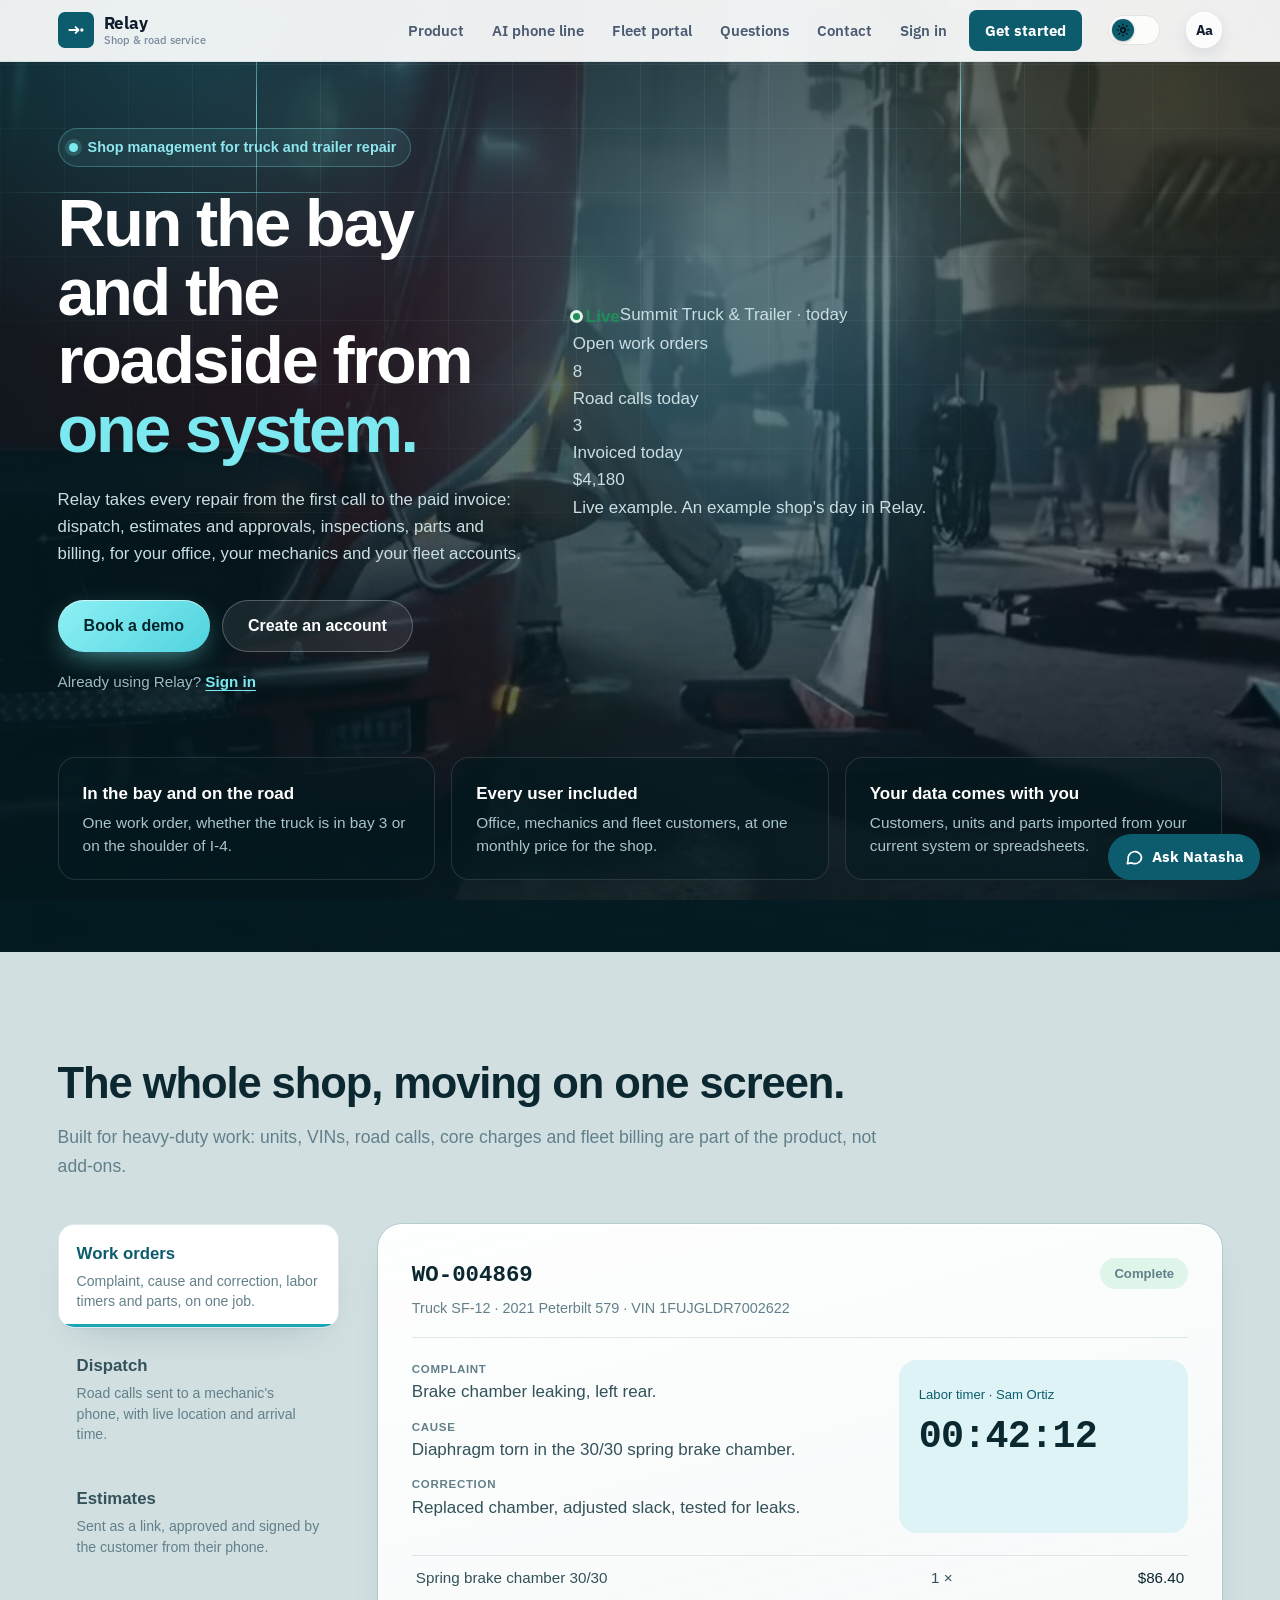
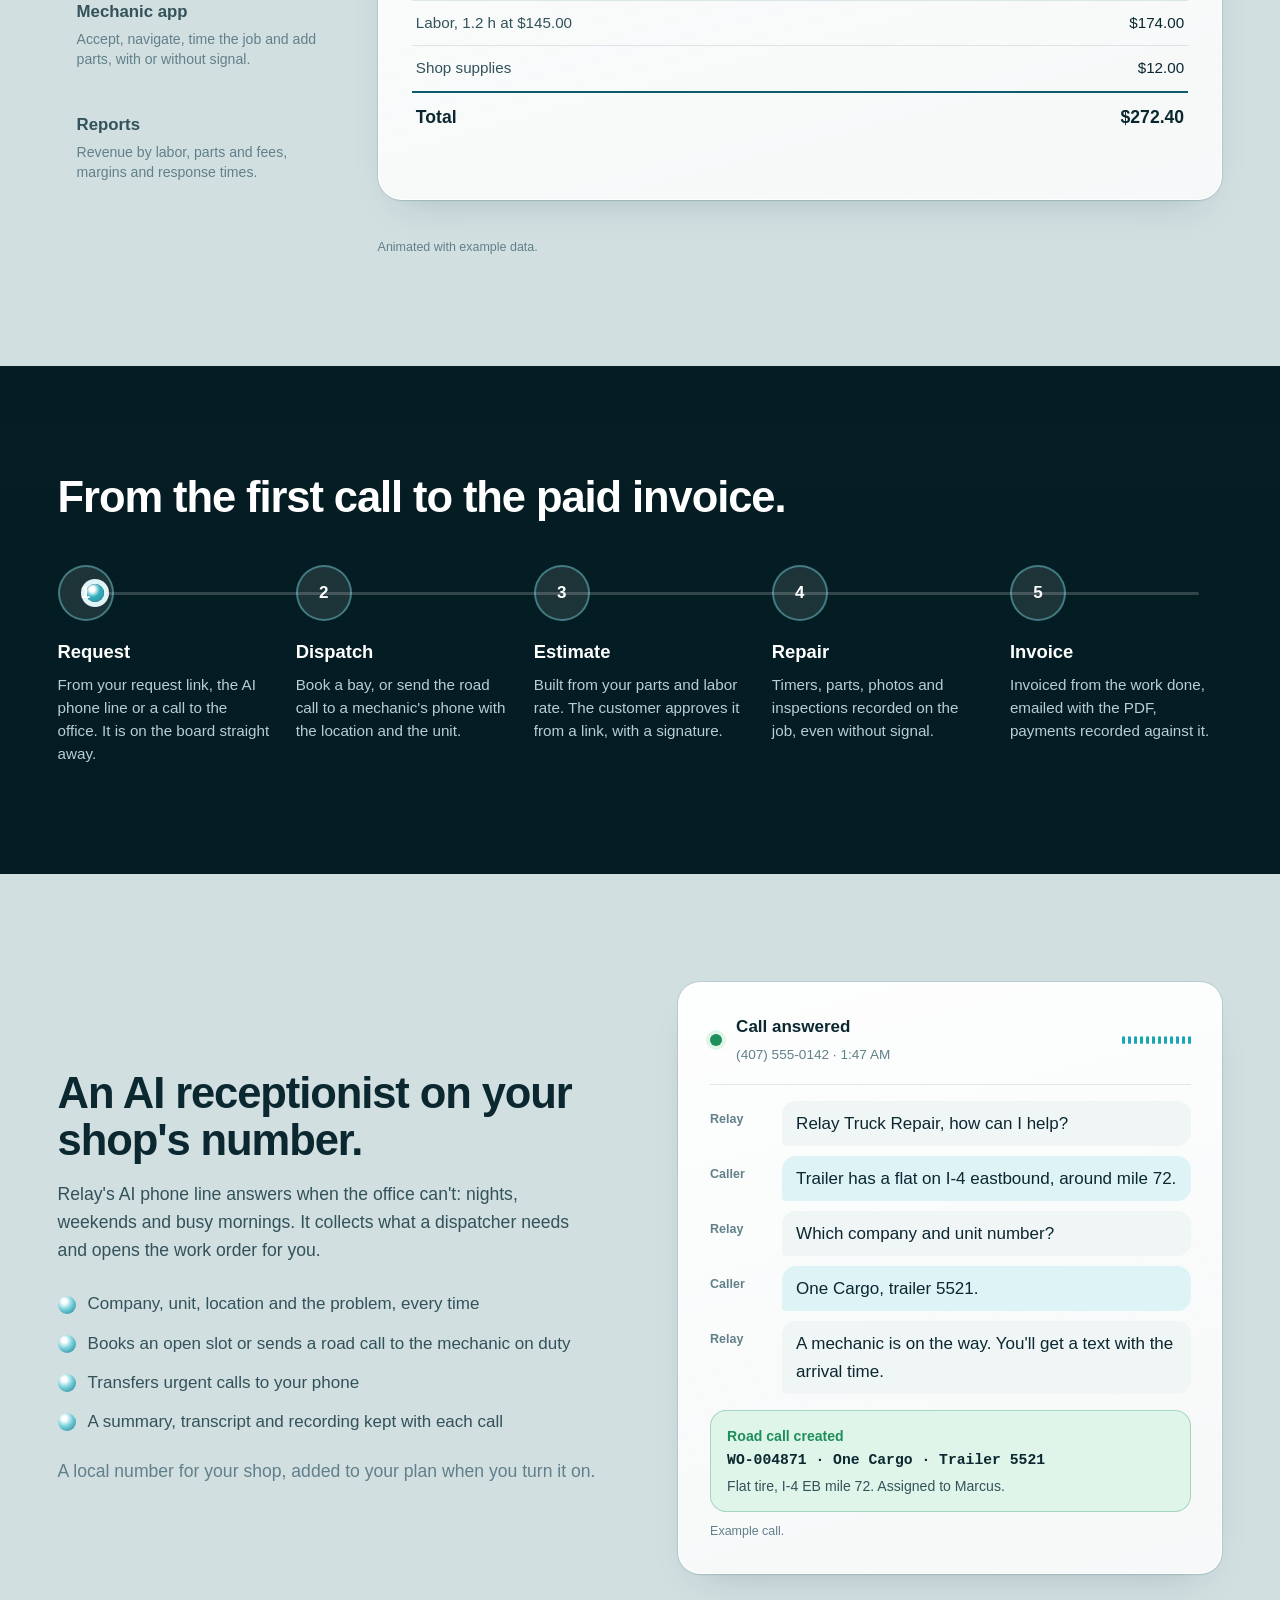
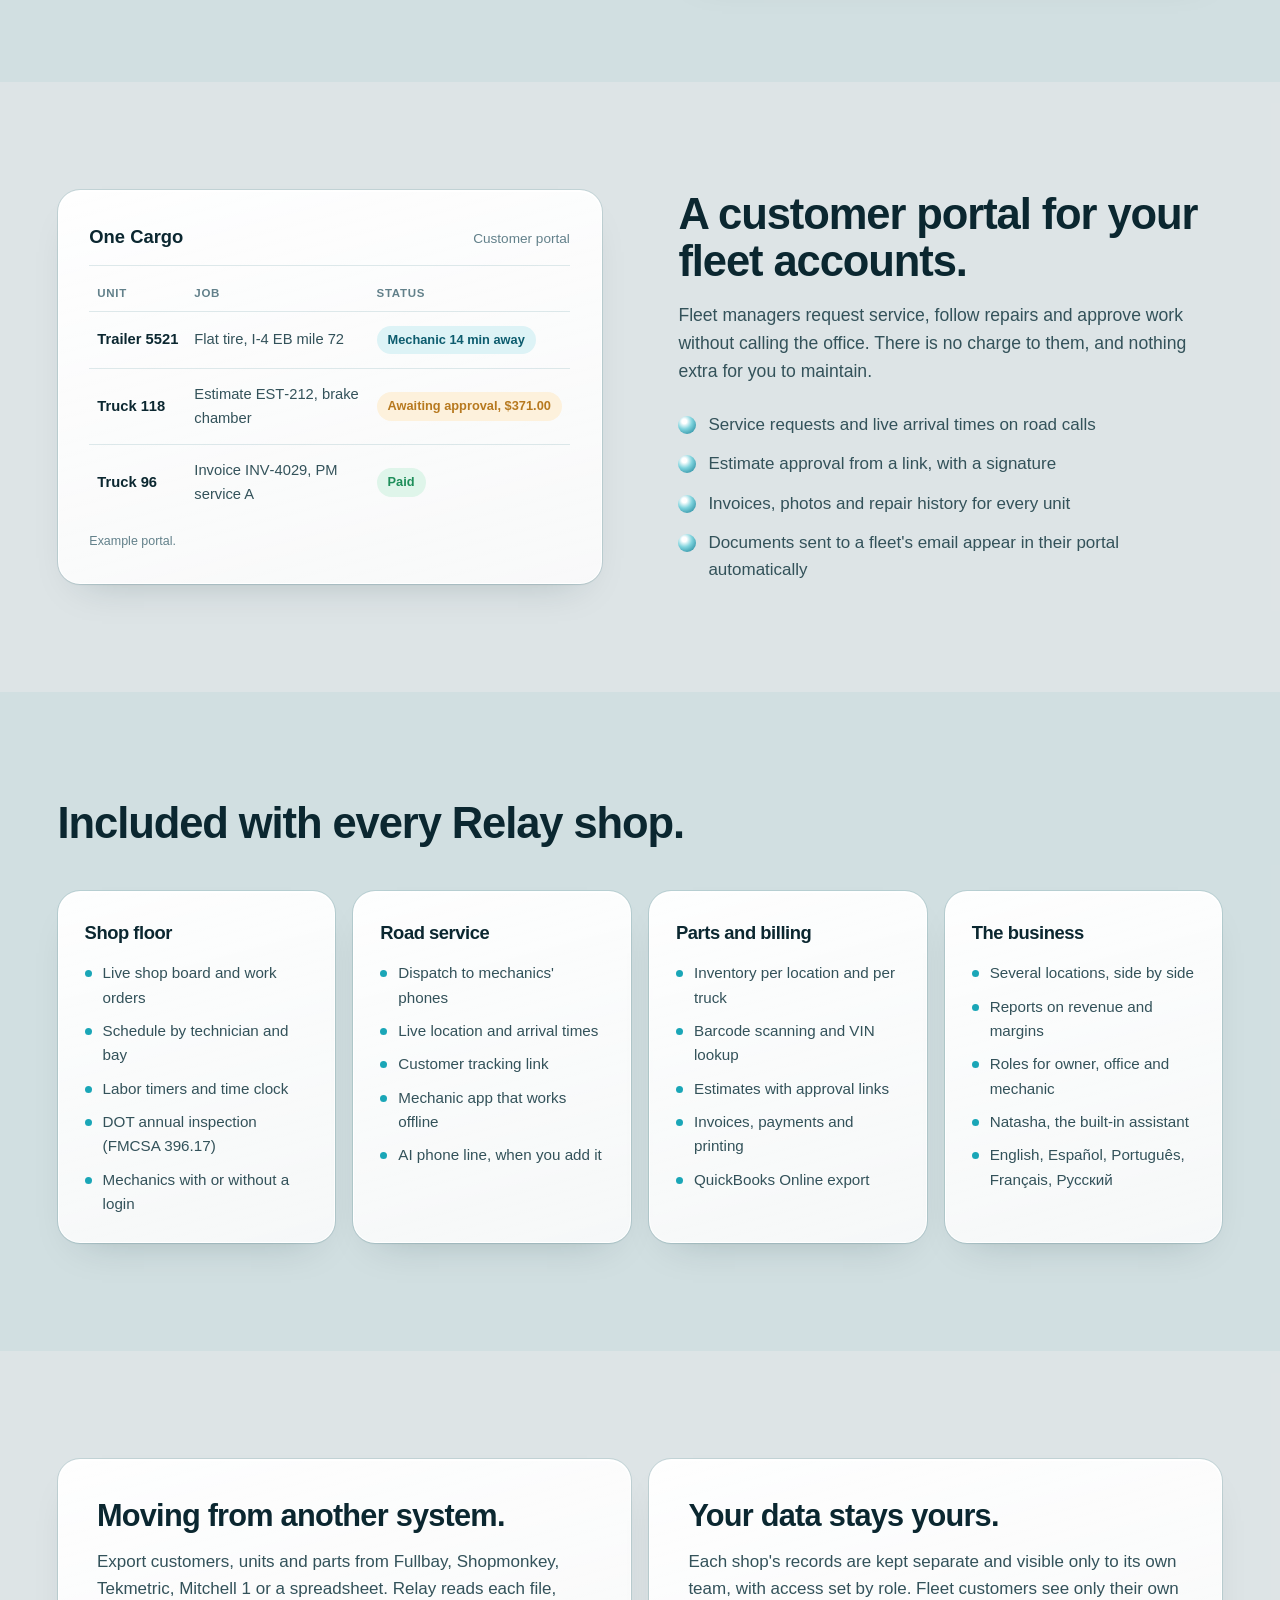
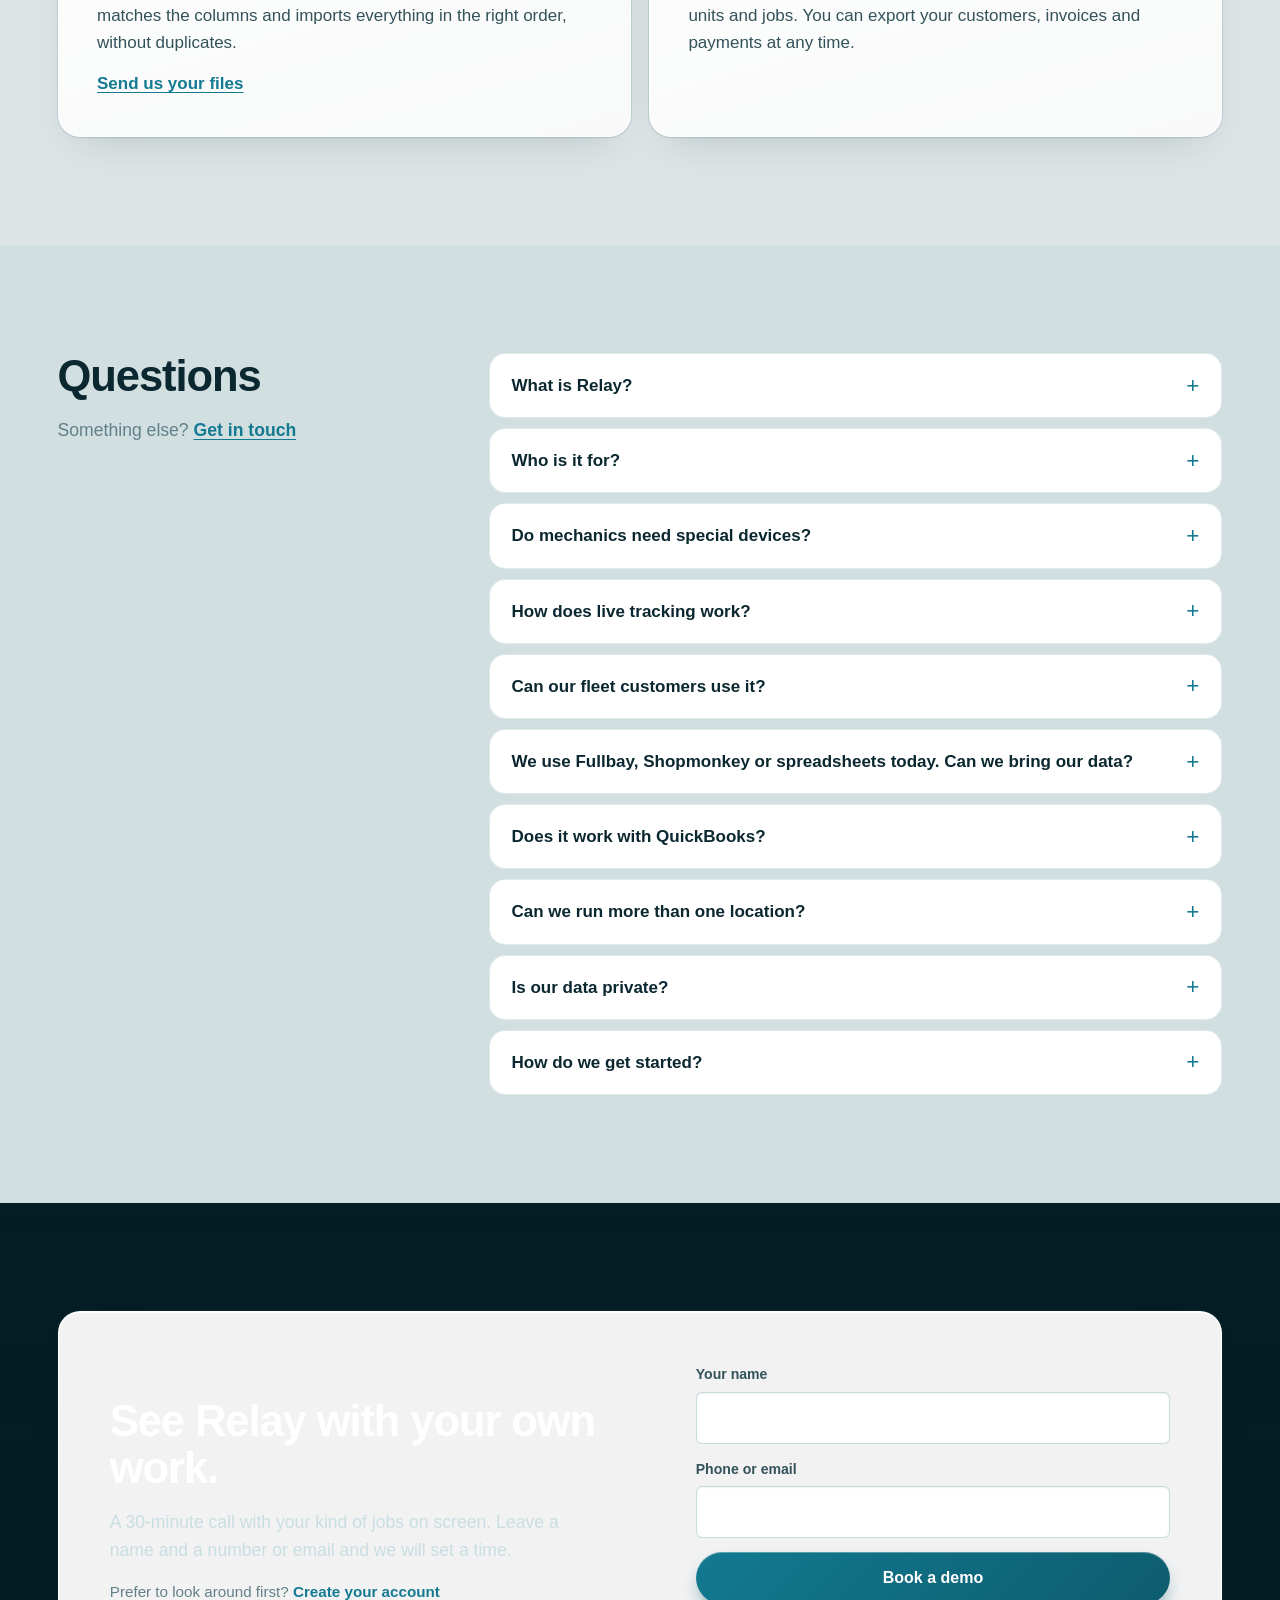
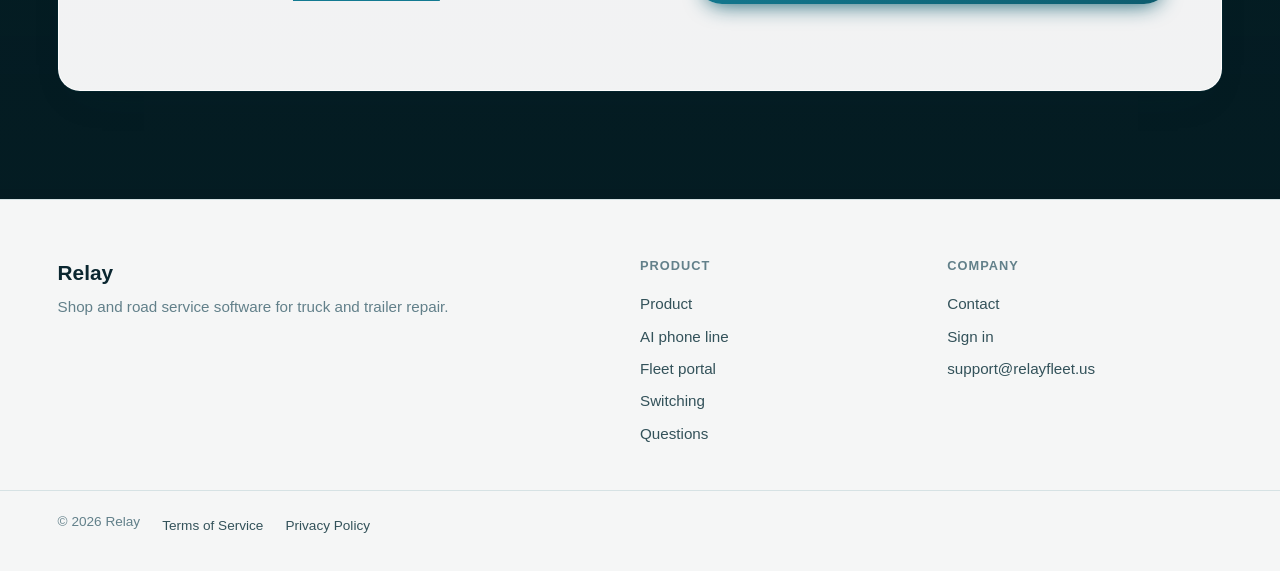
==== commit 17b4e901: "Update stylesheet and script versions in index.html" ====
--- a/index.html
+++ b/index.html
@@ -17,7 +17,7 @@
 <link rel="stylesheet" href="admin-v3.css?v=088182b3db">
 <link rel="stylesheet" href="fmcsa.css?v=4ce216b70d">
 <link rel="stylesheet" href="glass.css?v=9a1209bb09">
-<link rel="stylesheet" href="site.css?v=644d876525">
+<link rel="stylesheet" href="site.css?v=312789a254">
 <style>
   @import url('https://fonts.googleapis.com/css2?family=Archivo:wdth,wght@100..125,500..800&family=IBM+Plex+Sans:wght@400;500;600;700&family=IBM+Plex+Mono:wght@400;500&display=swap');
 </style>
@@ -159,32 +159,17 @@
           <p class="lq-note">Already using Relay? <button type="button" class="lq-link" id="landingLogin">Sign in</button></p>
         </div>
 
-        <!-- a live, moving copy of the Relay shop board -->
-        <figure class="lq-app" aria-label="Relay's shop board, moving with example work orders">
-          <div class="lq-app-bar"><i></i><i></i><i></i><span>Relay · Summit Truck &amp; Trailer</span><b class="lq-live-dot">Live</b></div>
-          <div class="lq-app-body">
-            <nav class="lq-app-side" aria-hidden="true">
-              <span class="is-on">Overview</span><span>Work orders</span><span>Schedule</span><span>Dispatch</span><span>Customers</span><span>Parts</span><span>Invoices</span><span>Reports</span>
-            </nav>
-            <div class="lq-app-main">
-              <div class="lq-kpis">
-                <div><b data-kpi="open">8</b><span>Open work orders</span></div>
-                <div><b data-kpi="road">2</b><span>Road calls</span></div>
-                <div><b data-kpi="wait">1</b><span>Waiting for approval</span></div>
-                <div><b data-kpi="rev">$4,180</b><span>Invoiced today</span></div>
-              </div>
-              <div class="lq-board" id="lqBoard">
-                <div class="lq-col" data-col="0"><h4>New</h4><div class="lq-cards"></div></div>
-                <div class="lq-col" data-col="1"><h4>Estimate</h4><div class="lq-cards"></div></div>
-                <div class="lq-col" data-col="2"><h4>Approval</h4><div class="lq-cards"></div></div>
-                <div class="lq-col" data-col="3"><h4>In progress</h4><div class="lq-cards"></div></div>
-                <div class="lq-col" data-col="4"><h4>Done</h4><div class="lq-cards"></div></div>
-              </div>
-            </div>
-          </div>
-          <div class="lq-toast" id="lqToast" role="status"></div>
-          <figcaption>Live example. Work orders move as they would in your shop.</figcaption>
-        </figure>
+        <!-- the shop's day, live: what Relay does, one event at a time (landing.js) -->
+        <aside class="lq-feed" aria-label="Example of a day in Relay: events as they happen">
+          <div class="lq-feed-head"><span class="lq-live-dot">Live</span><span>Summit Truck &amp; Trailer · today</span></div>
+          <ol class="lq-feed-list" id="lqFeed"></ol>
+          <dl class="lq-feed-stats">
+            <div><dt>Open work orders</dt><dd data-kpi="open">8</dd></div>
+            <div><dt>Road calls today</dt><dd data-kpi="road">3</dd></div>
+            <div><dt>Invoiced today</dt><dd data-kpi="rev">$4,180</dd></div>
+          </dl>
+          <p class="lq-feed-cap">Live example. An example shop's day in Relay.</p>
+        </aside>
       </div>
 
       <div class="lq-wrap">
@@ -1347,7 +1332,7 @@
 <script src="lang.js?v=70e1770f2a" defer></script>
 <script src="natasha.js?v=f224fb953e" defer></script>
 <script src="plans.js?v=cab7a04338" defer></script>
-<script src="landing.js?v=5c8a35ab04" defer></script>
+<script src="landing.js?v=3562f50351" defer></script>
 <script src="pwa.js?v=d2673f834b" defer></script>
 
 </body>
